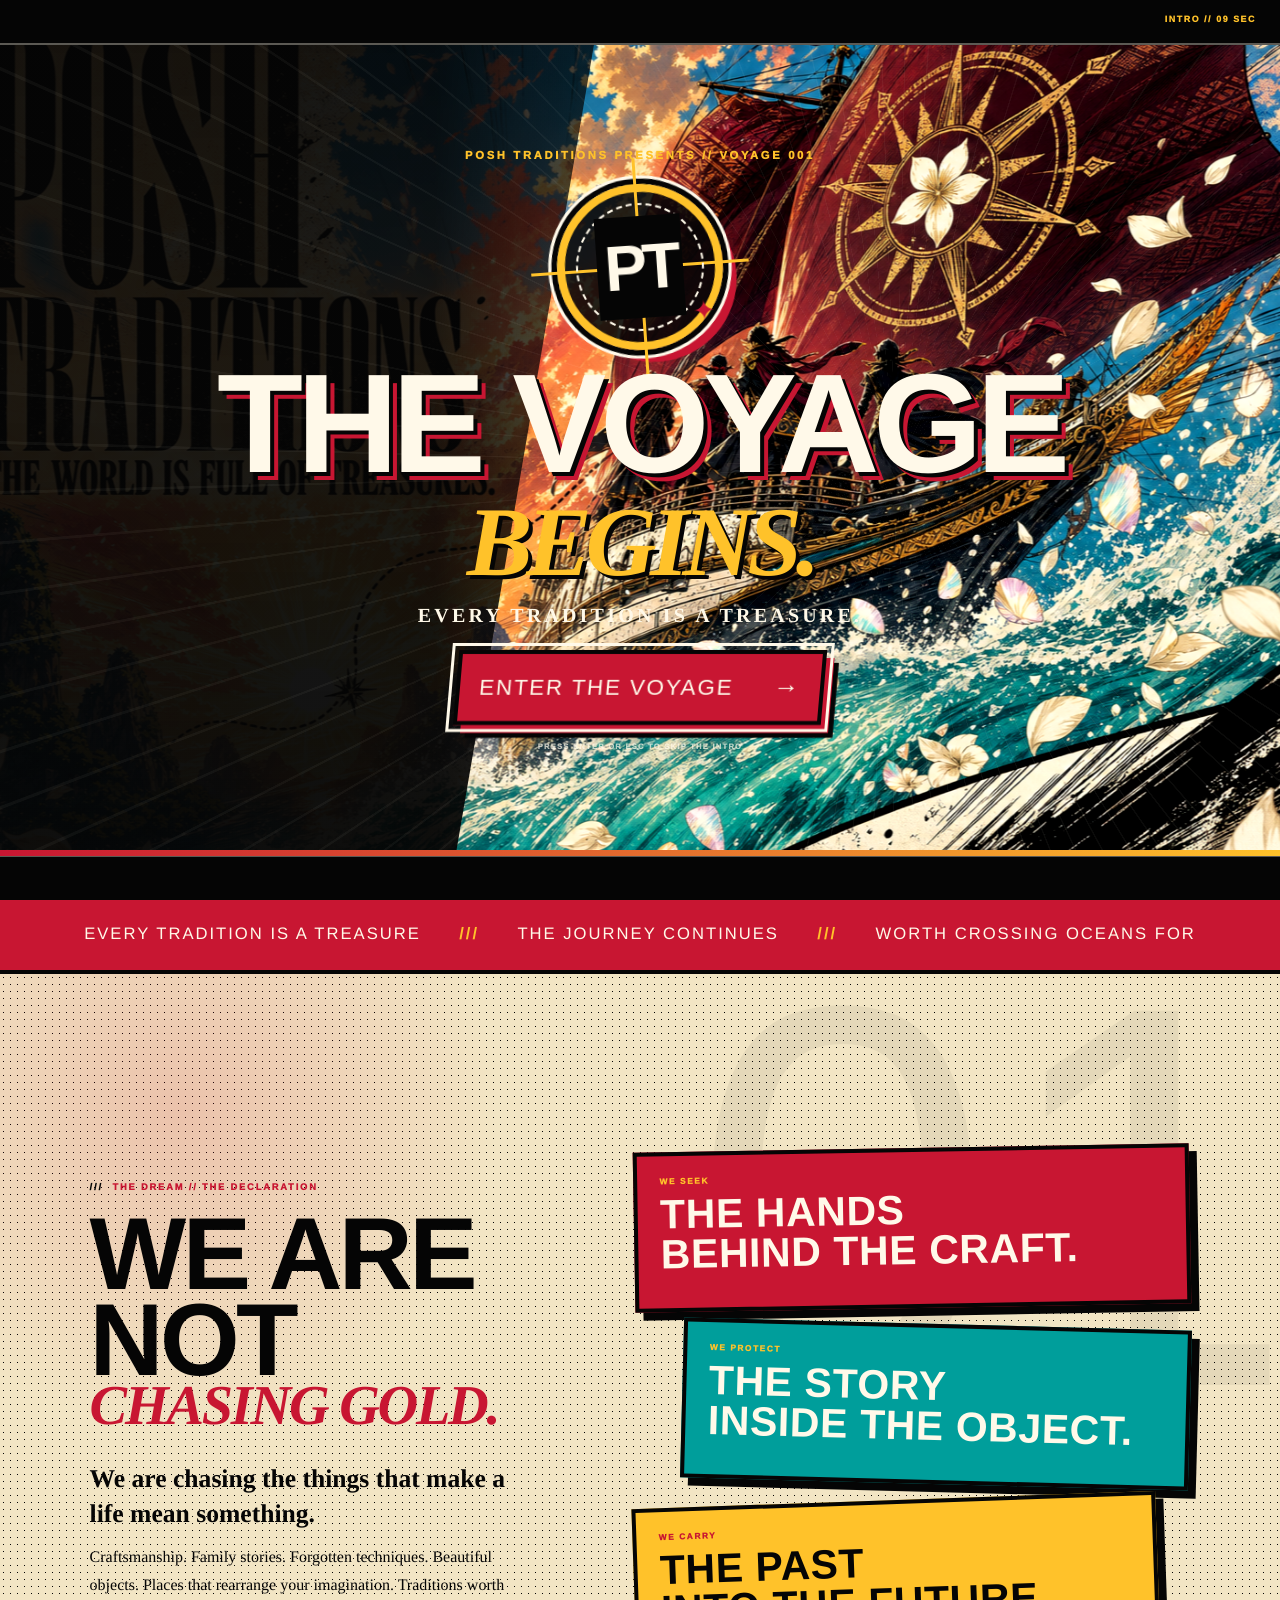
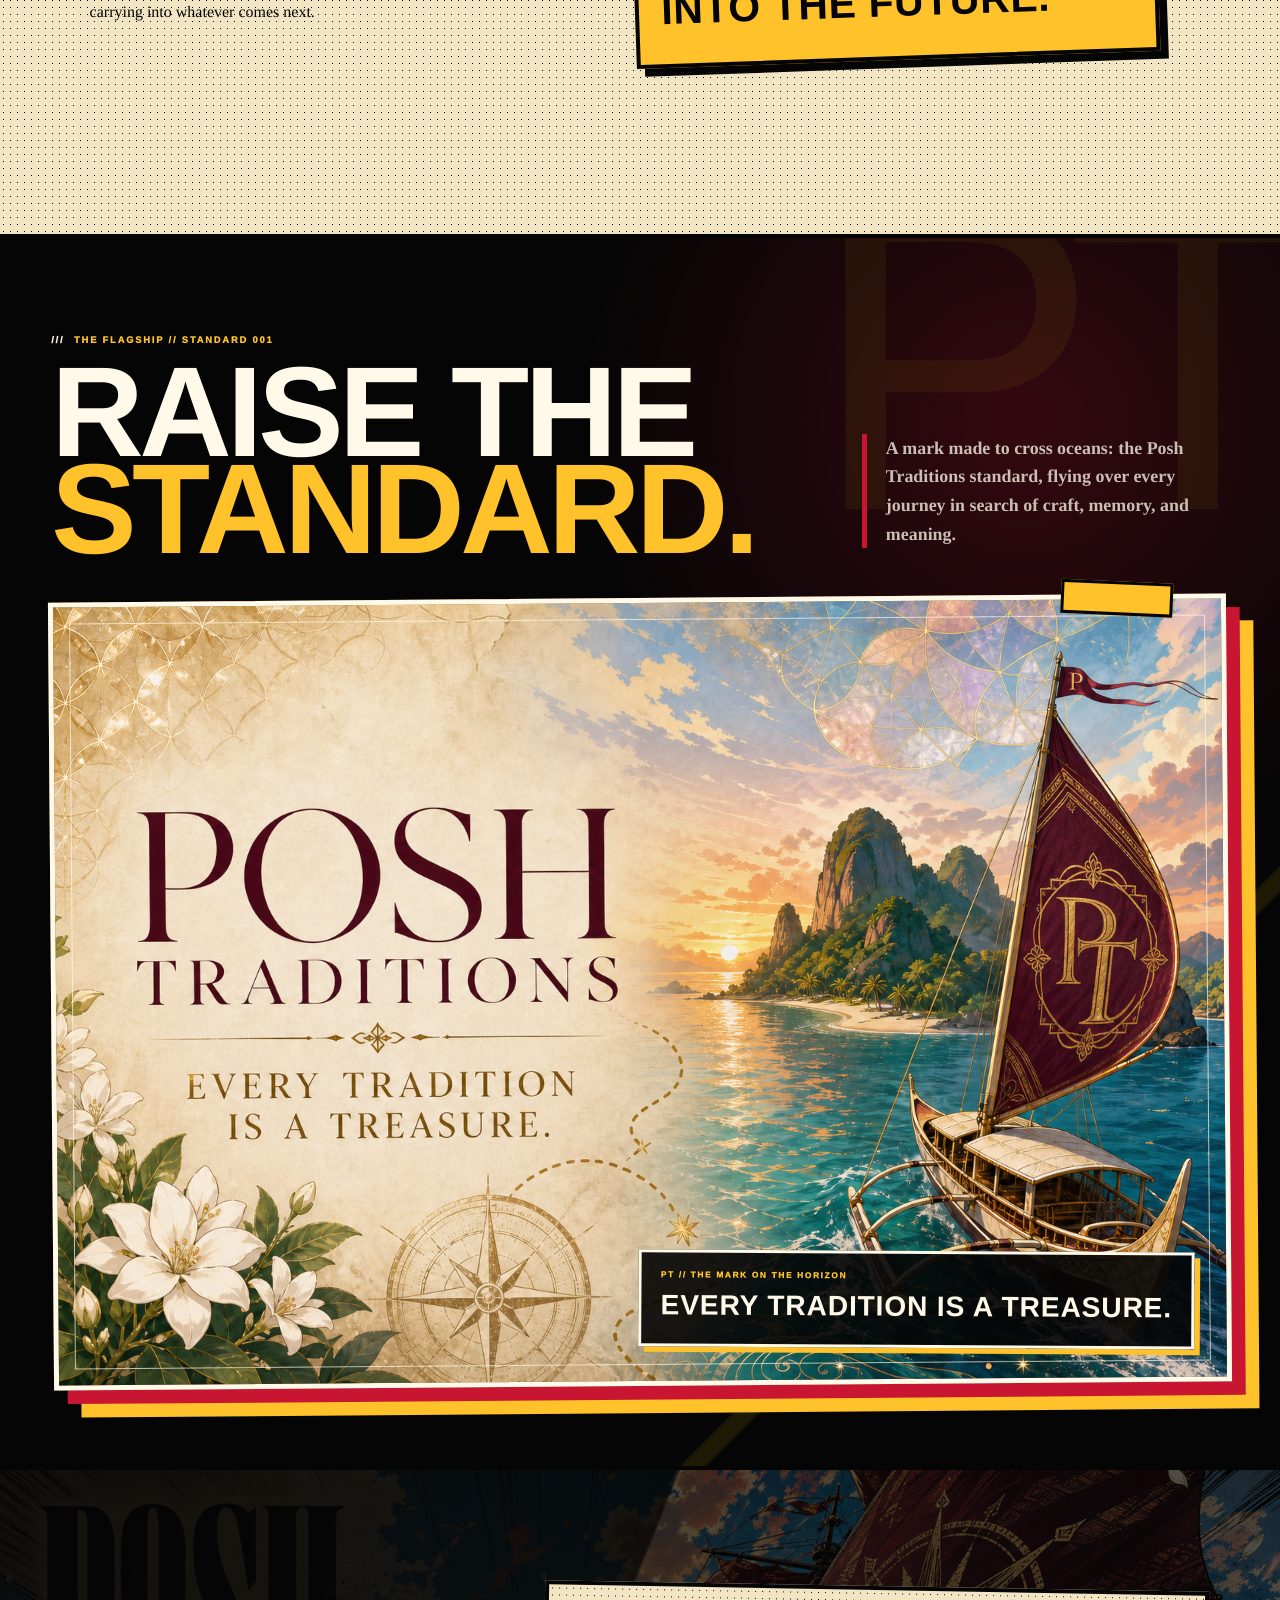
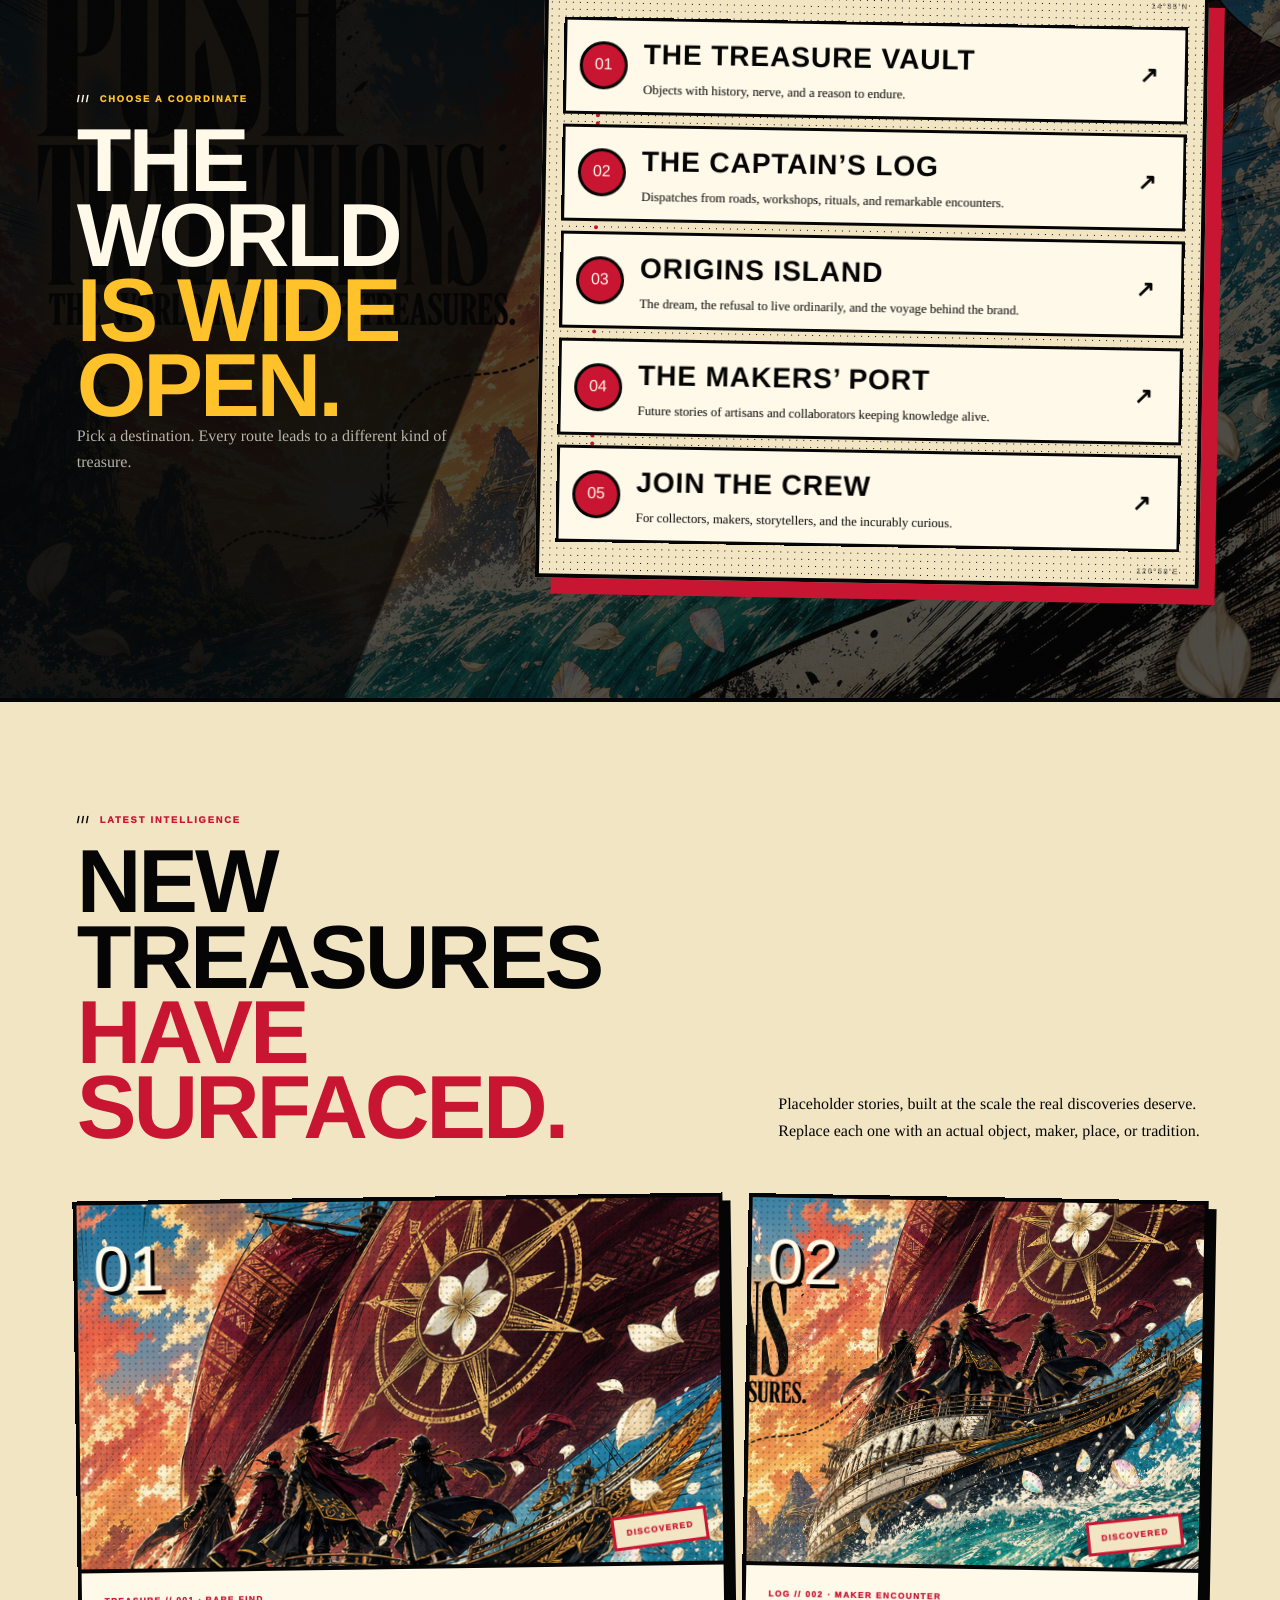
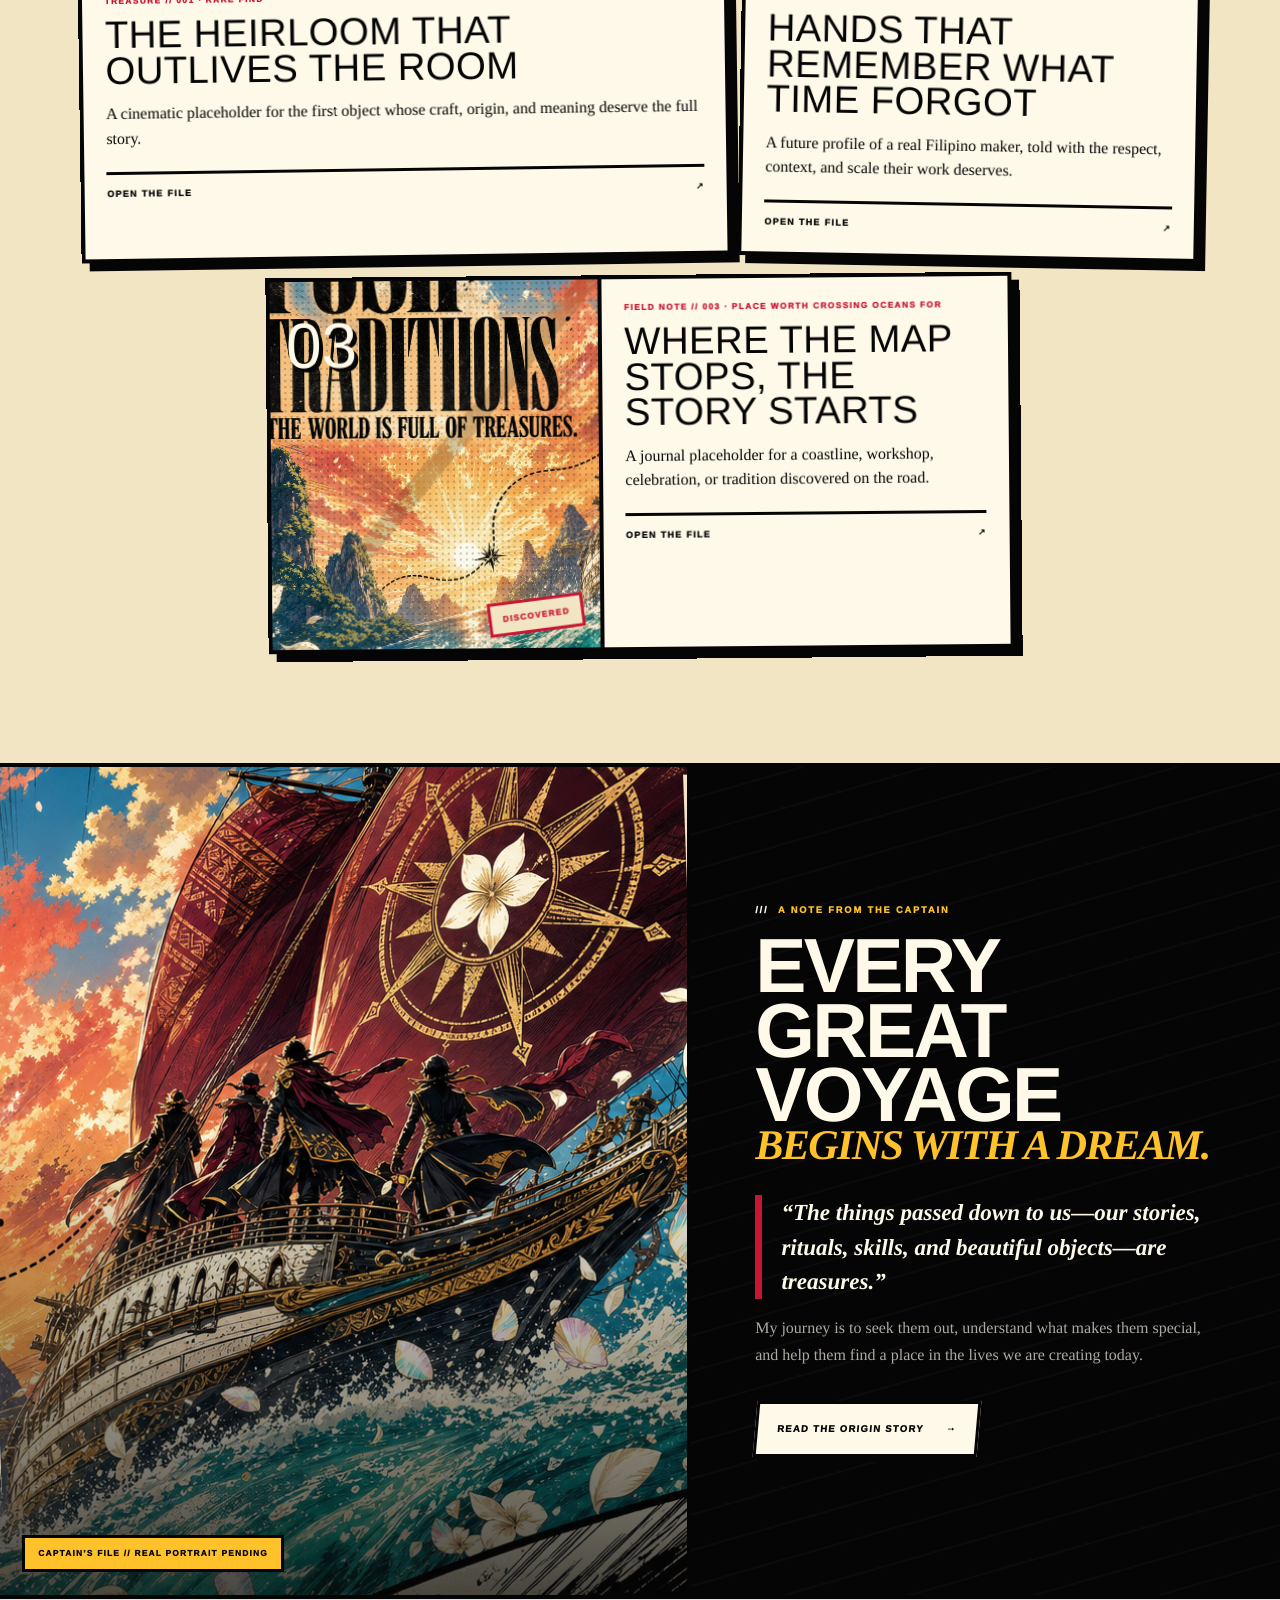
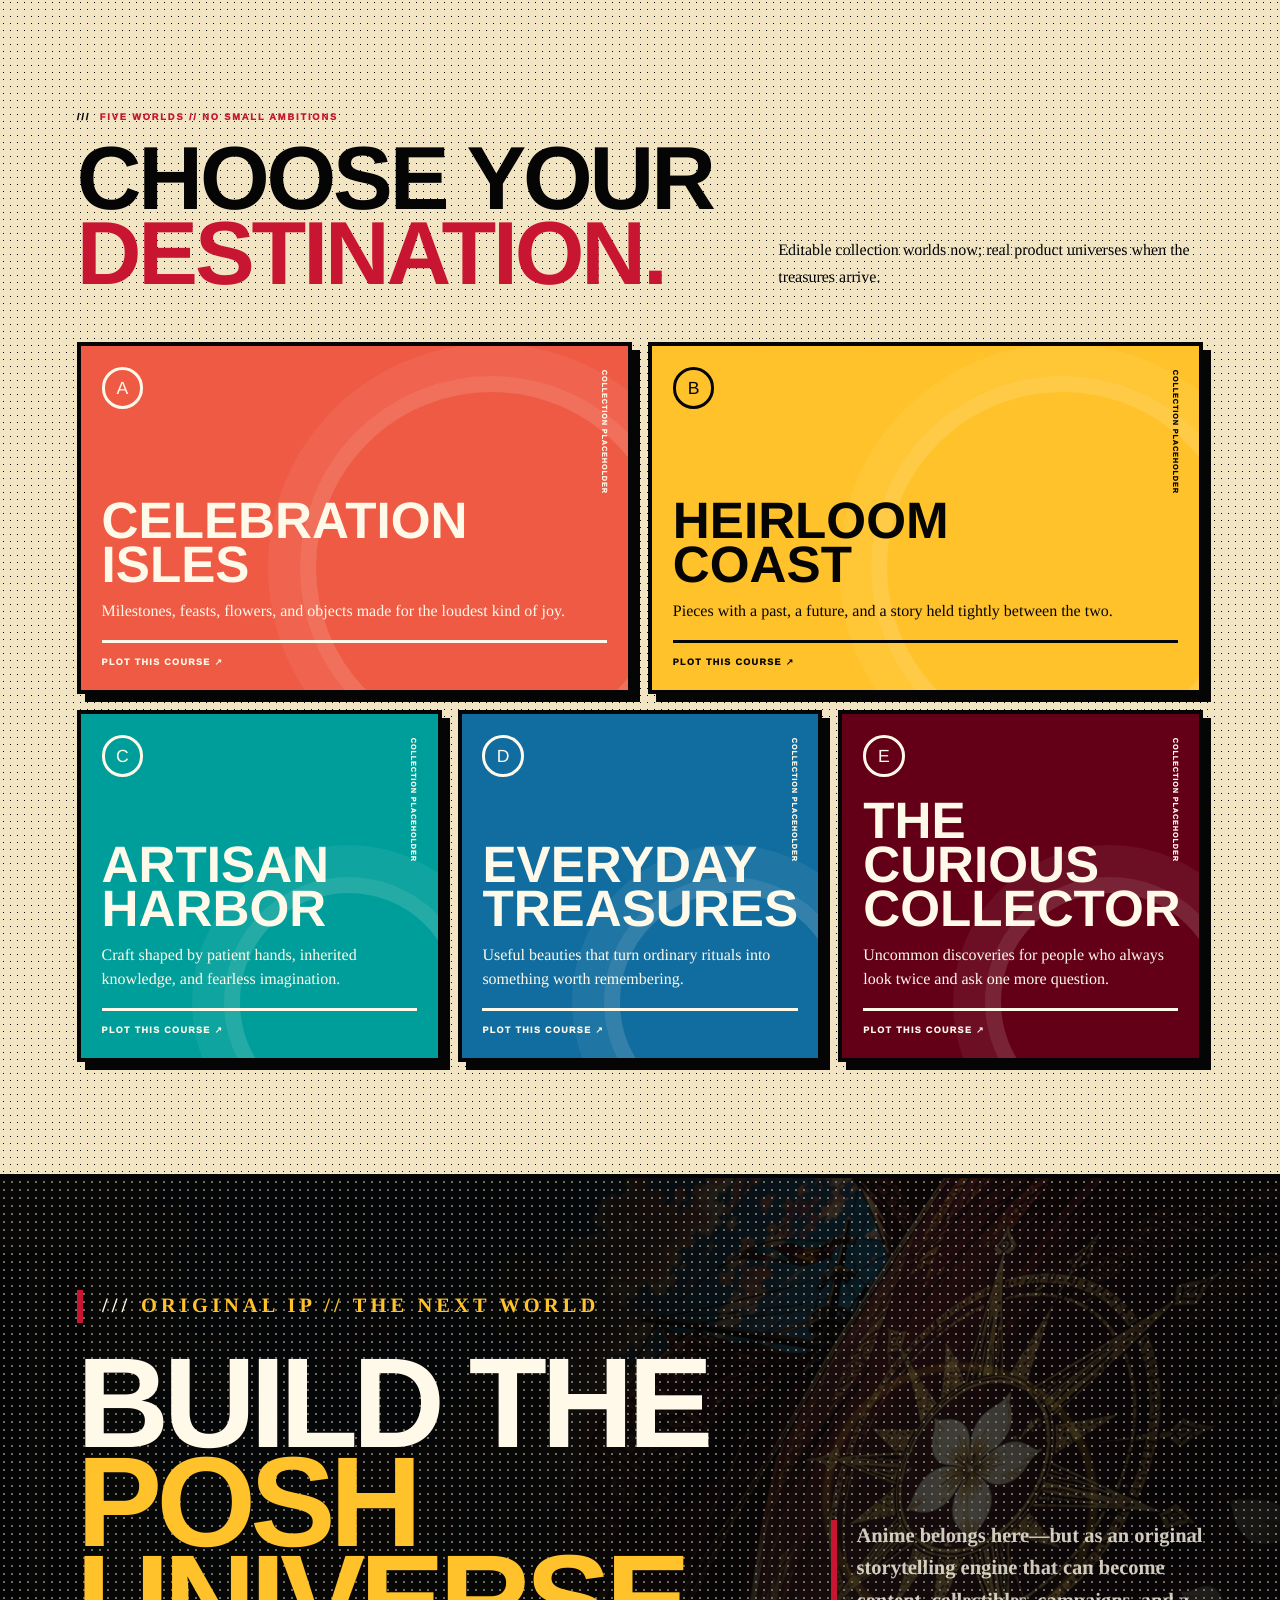
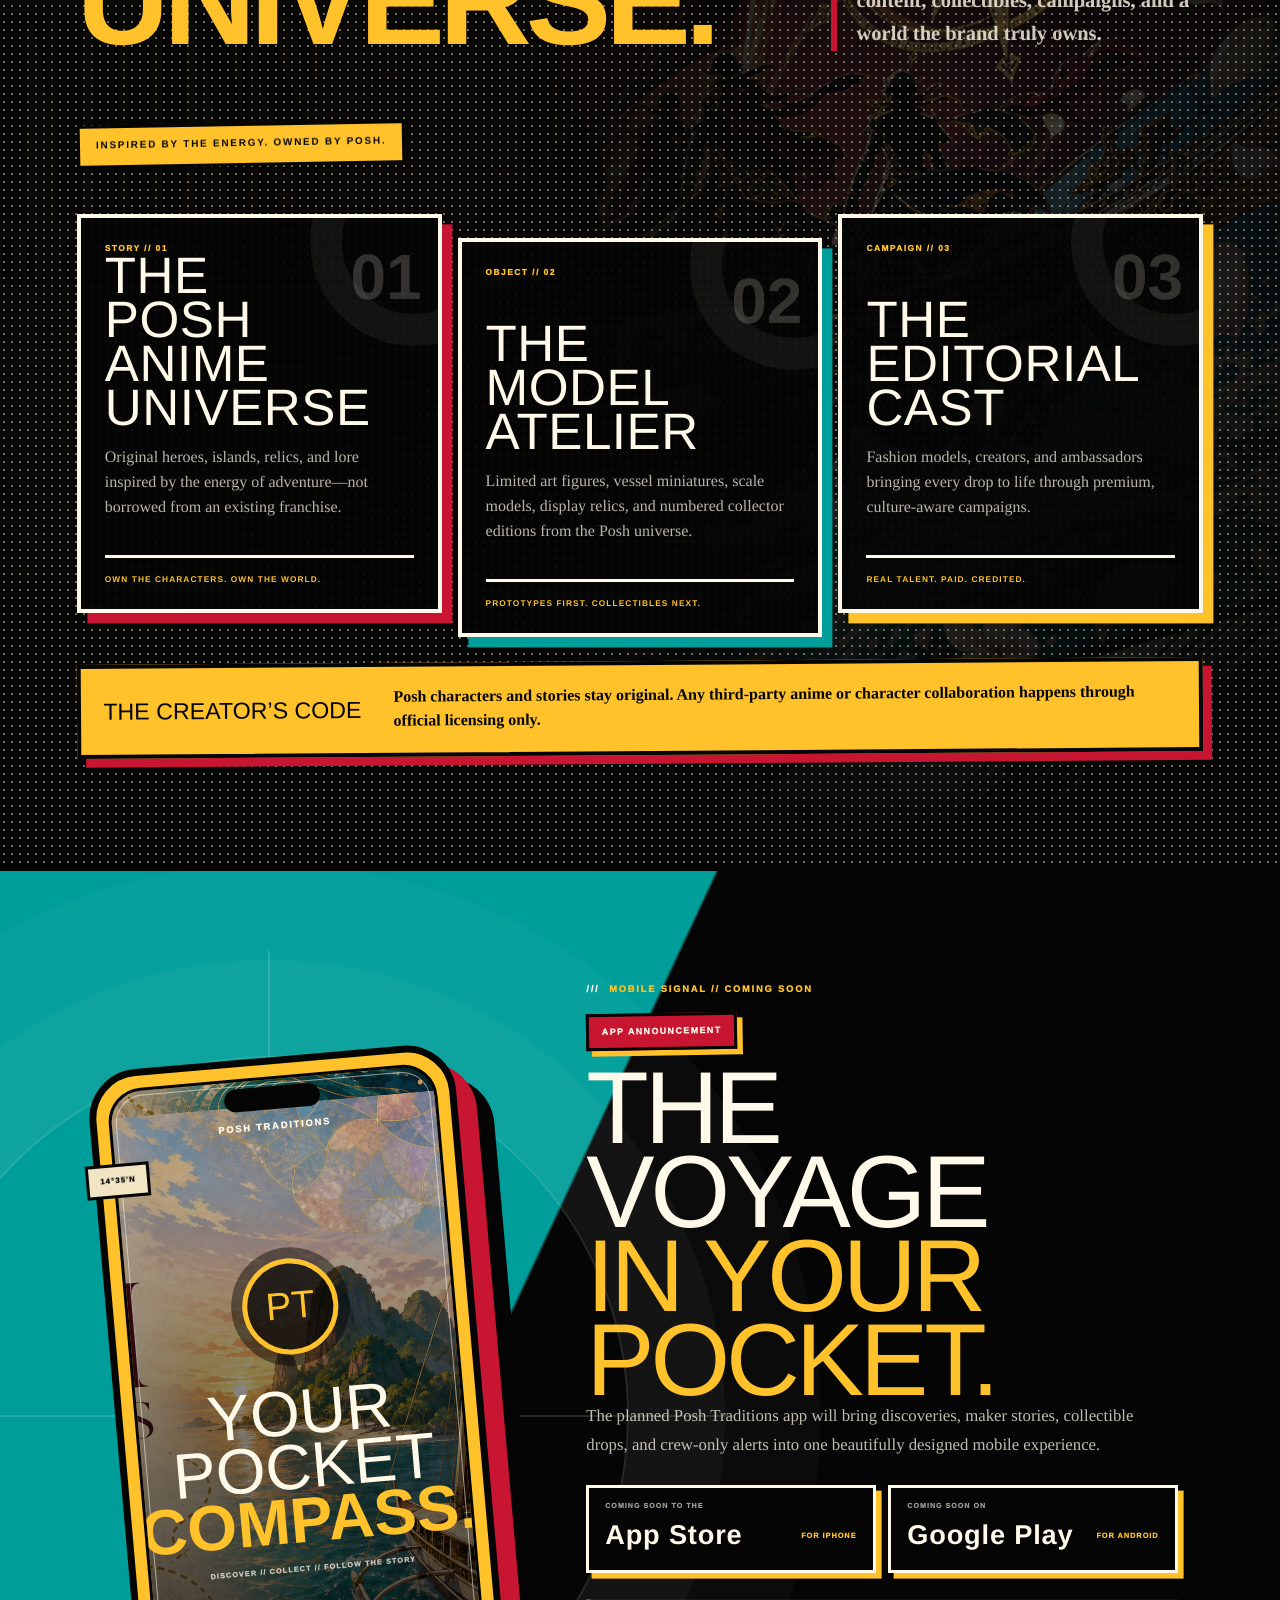
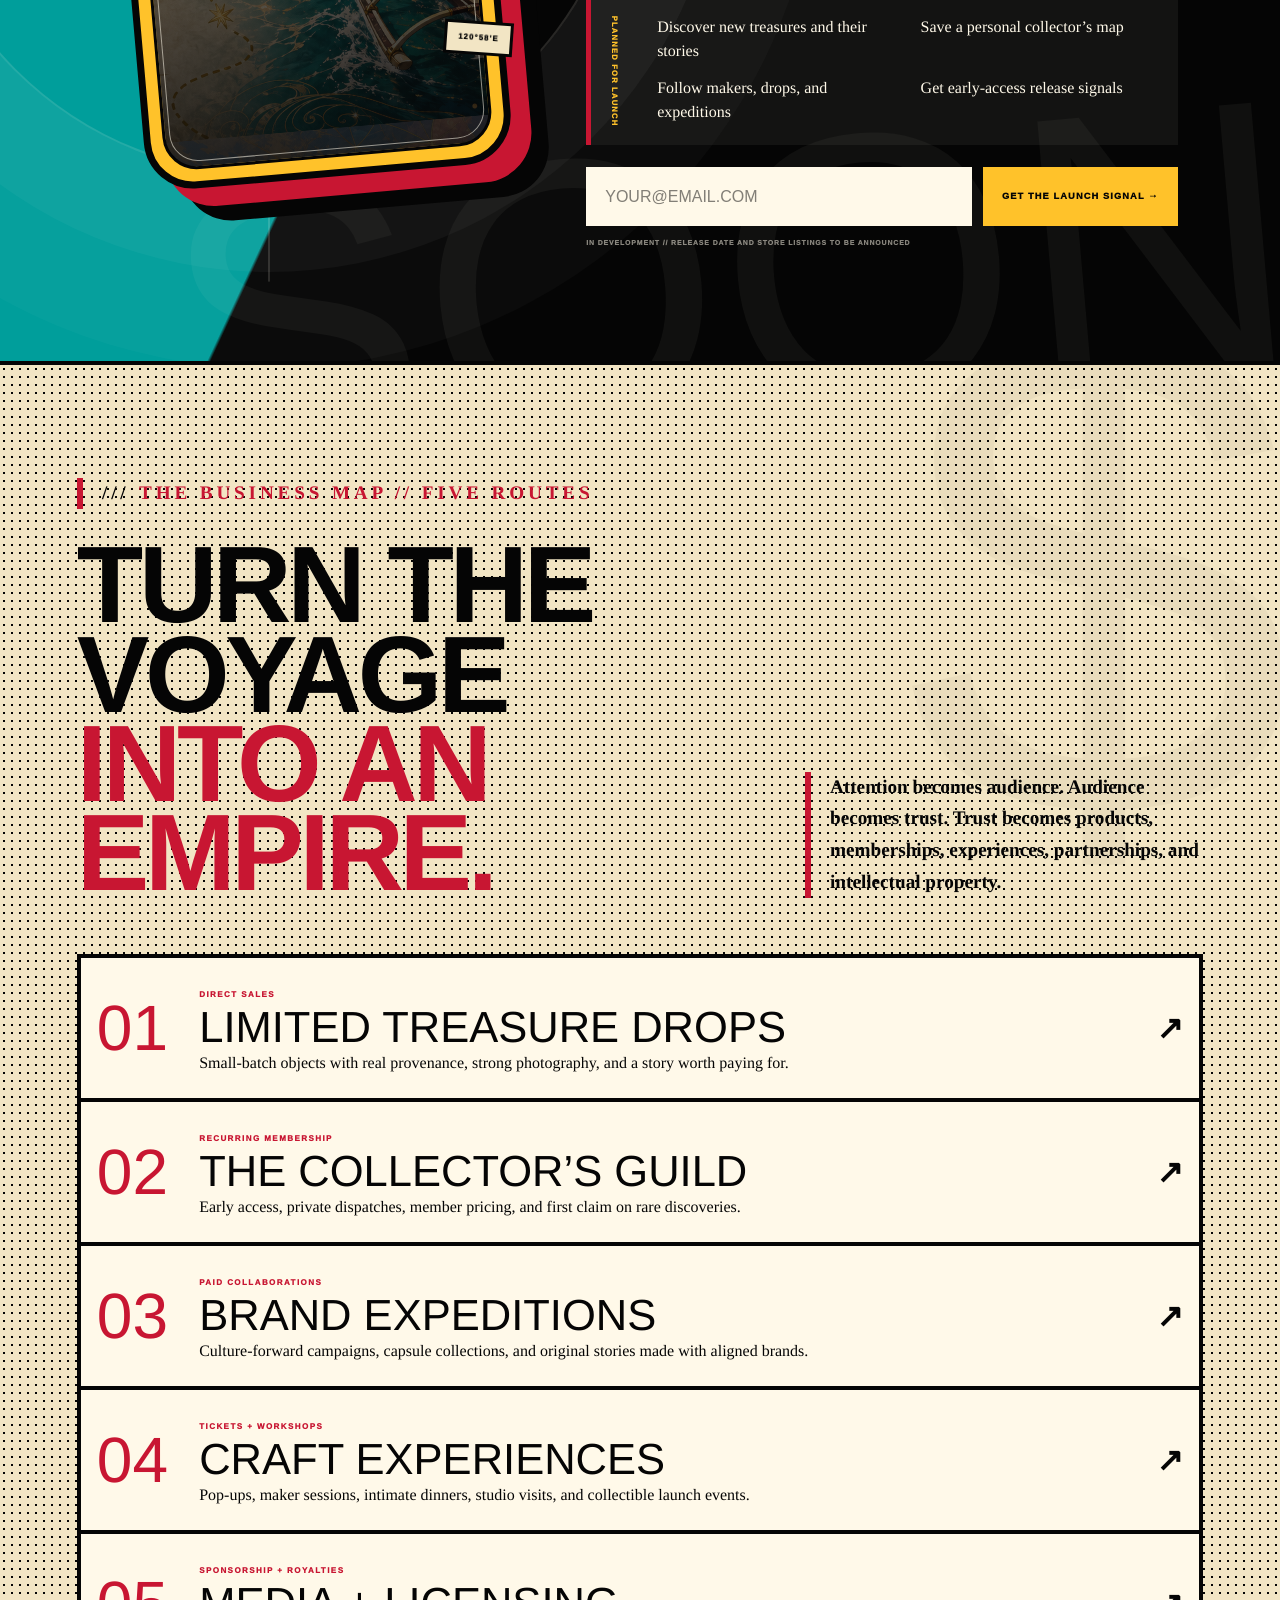
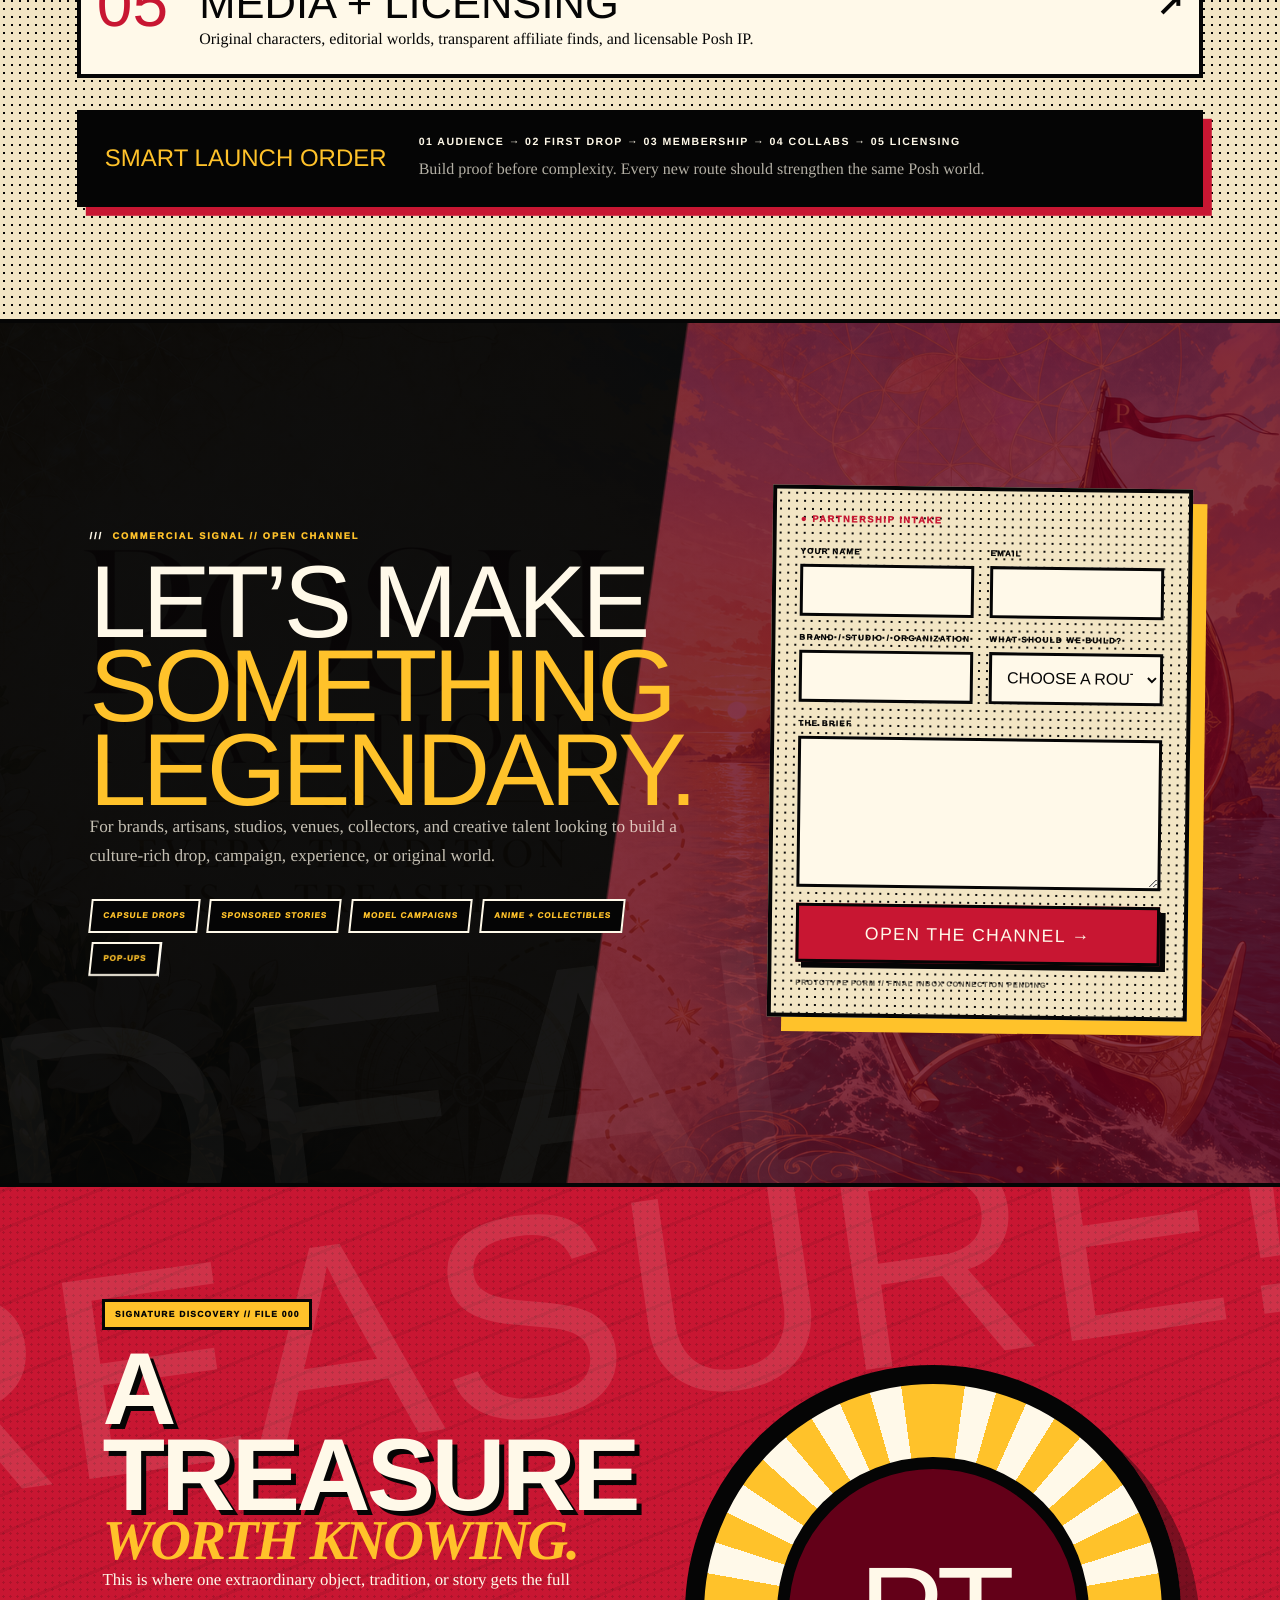
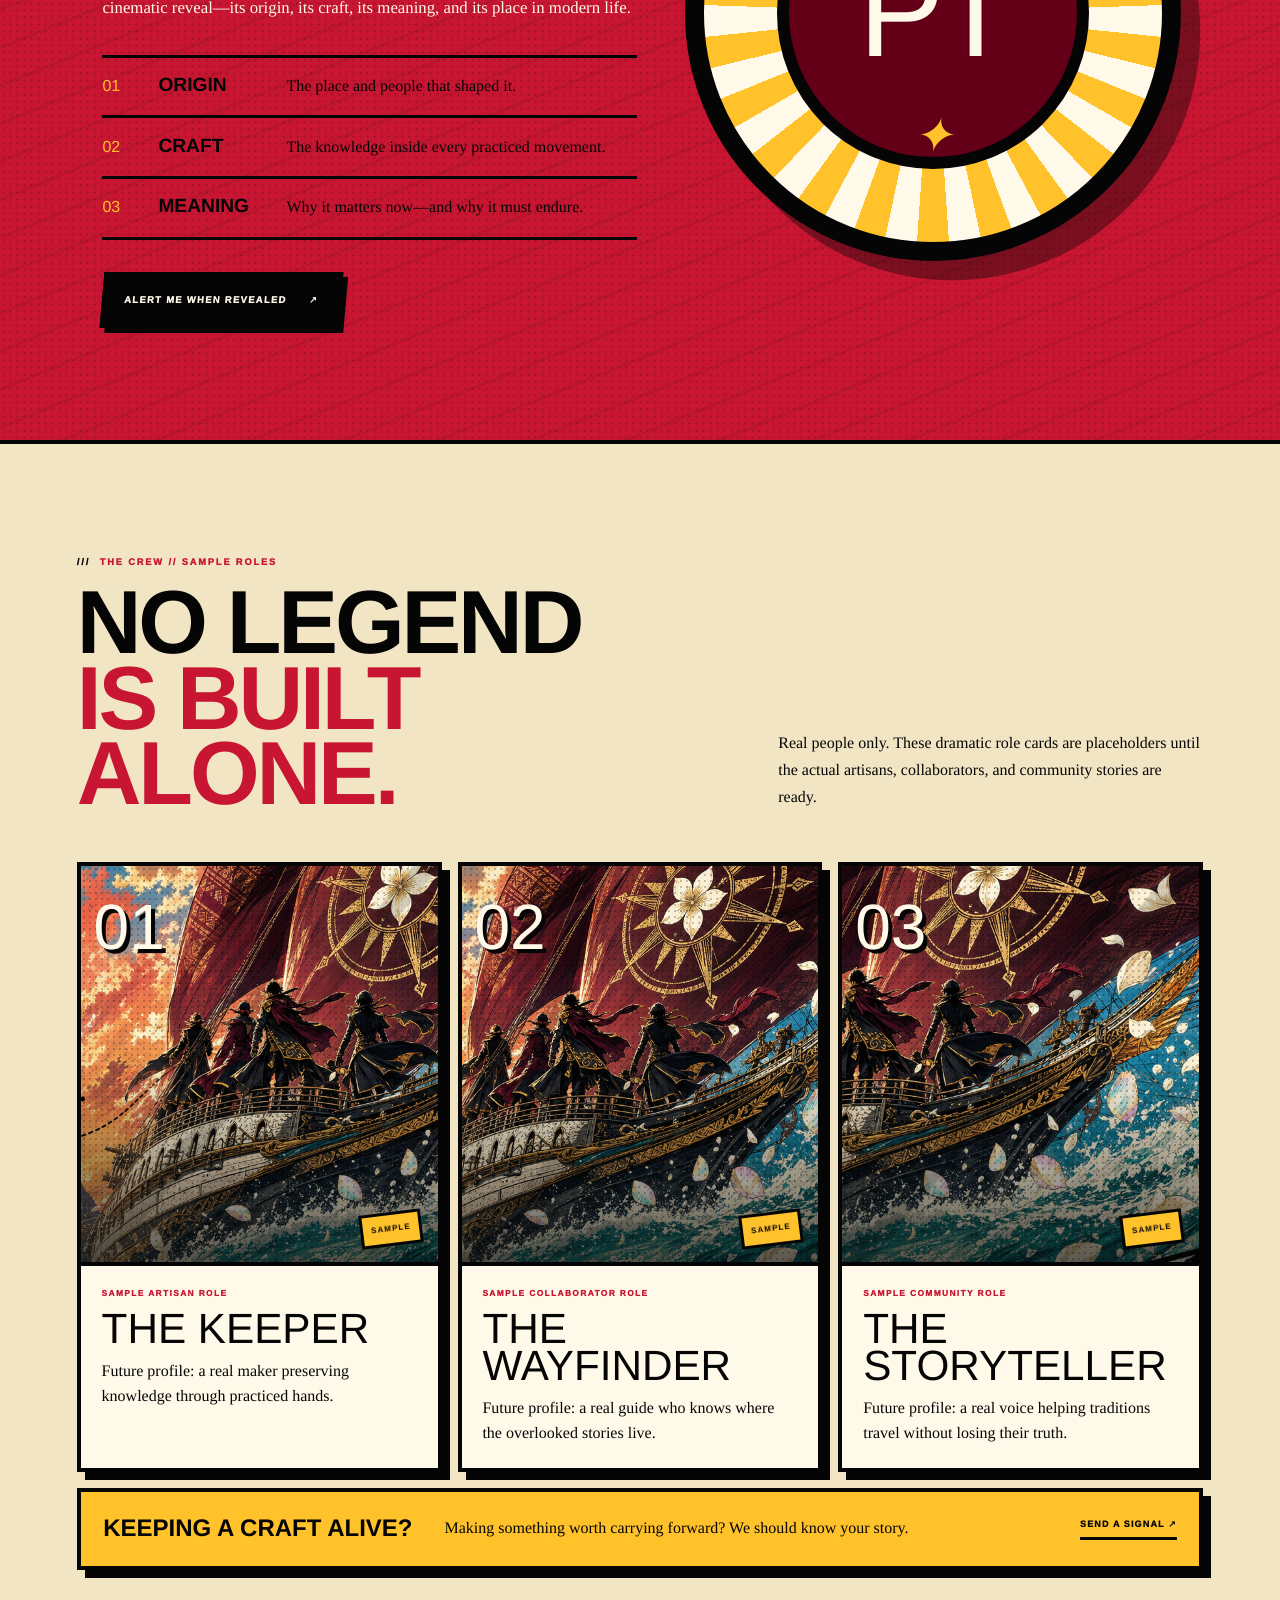
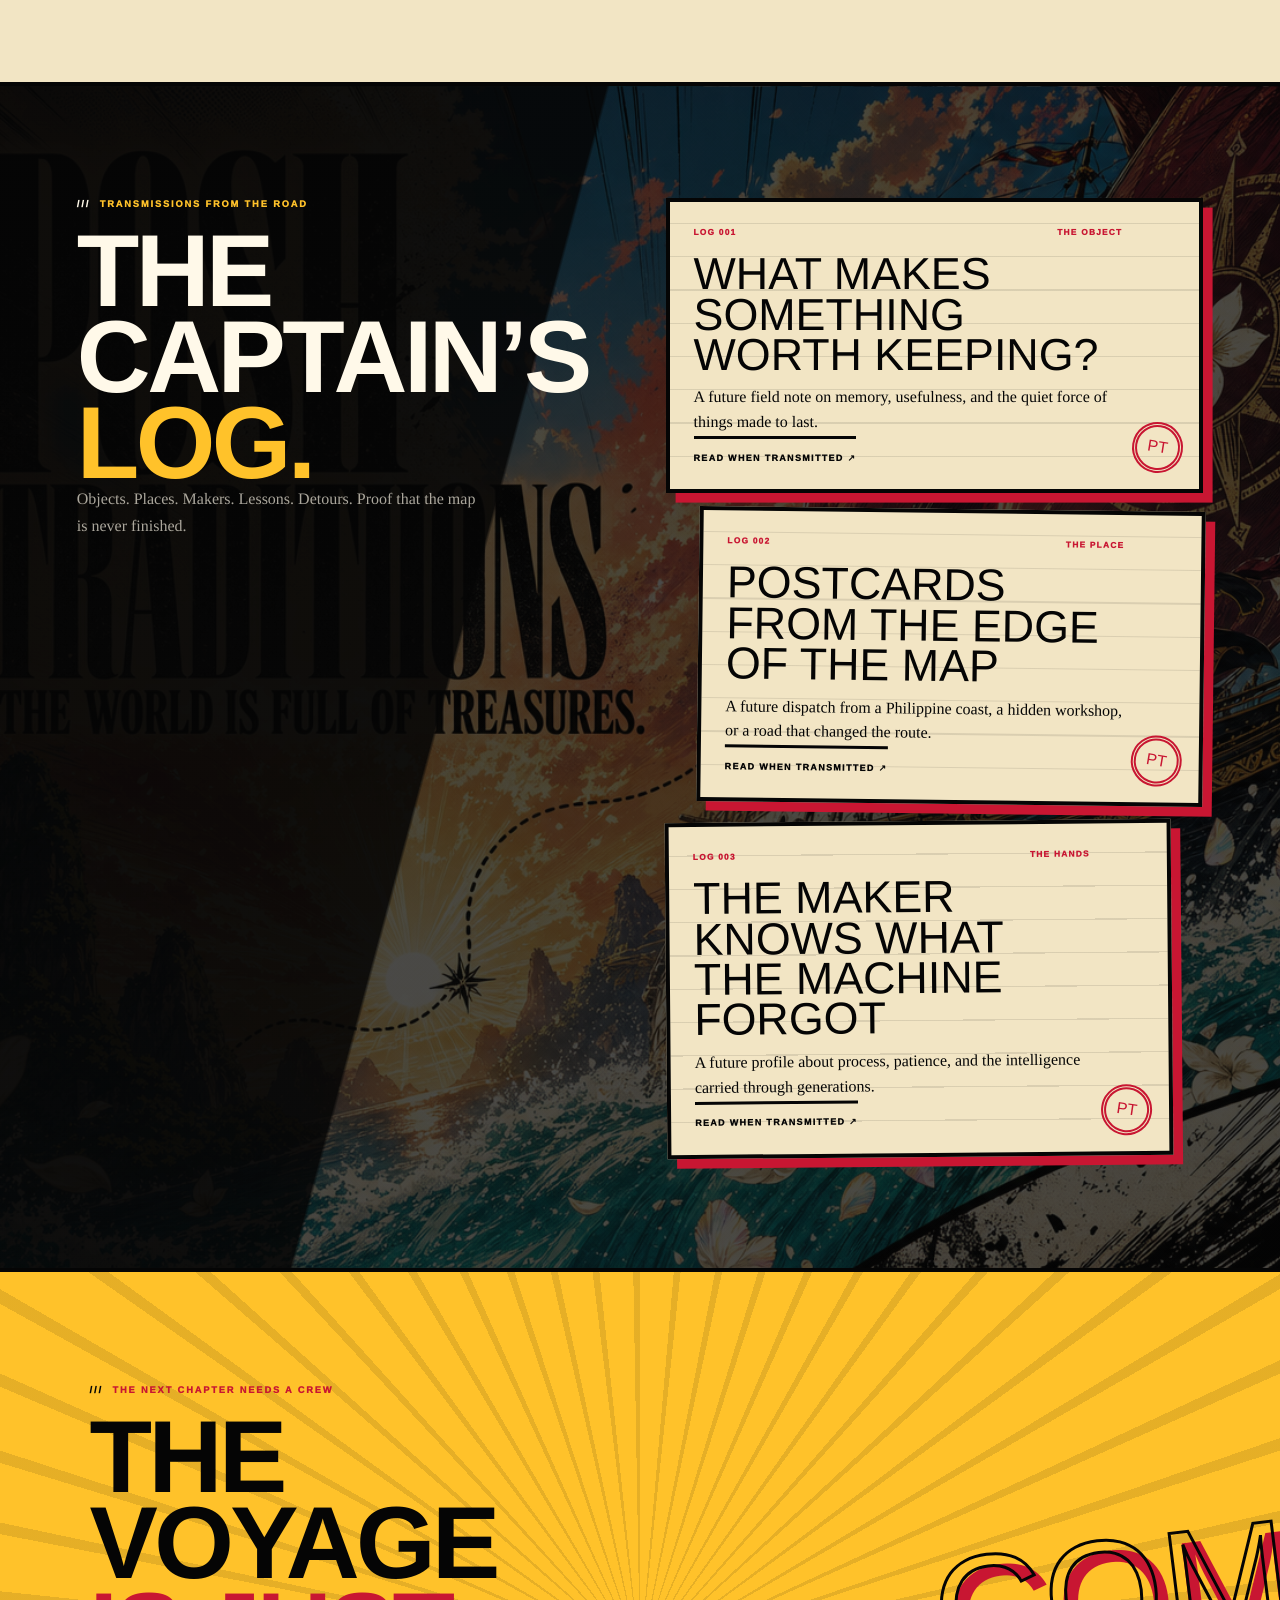
==== index.html @ 1a42f1ff "Publish Posh Traditions website" ====
<!DOCTYPE html><html lang="en"><head><meta charSet="utf-8"/><meta name="viewport" content="width=device-width, initial-scale=1"/><link rel="preload" as="image" href="/hero-epic.png"/><link rel="preload" as="image" href="/flagship-pt.png"/><link rel="stylesheet" href="/assets/index-CVnb2zFA.css" data-rsc-css-href="/assets/index-CVnb2zFA.css" data-precedence="vite-rsc/importer-resources"/><link rel="modulepreload" href="/assets/layout-segment-context-B4jBaWE9.js" crossorigin=""/><link rel="modulepreload" href="/assets/rolldown-runtime-S-ySWqyJ.js" crossorigin=""/><link rel="modulepreload" href="/assets/index-DbaD1zGK.js" crossorigin=""/><link rel="modulepreload" href="/assets/framework-DjPHiq1u.js" crossorigin=""/><link rel="modulepreload" href="/assets/page-Cao3cRNa.js" crossorigin=""/><title>Posh Traditions — Every Tradition Is a Treasure</title><meta name="description" content="A Philippines-based voyage in search of remarkable craftsmanship, meaningful stories, and traditions worth carrying forward."/><meta property="og:title" content="Posh Traditions — Every Tradition Is a Treasure"/><meta property="og:description" content="The world is full of treasures. Let’s find them."/><meta property="og:type" content="website"/><meta property="og:image" content="/og.png"/><meta property="og:image:width" content="1536"/><meta property="og:image:height" content="1024"/><meta property="og:image:alt" content="Posh Traditions voyage across an illustrated tropical sea"/><meta name="twitter:card" content="summary_large_image"/><meta name="twitter:title" content="Posh Traditions — Every Tradition Is a Treasure"/><meta name="twitter:description" content="The world is full of treasures. Let’s find them."/><meta name="twitter:image" content="/og.png"/><script>self.__VINEXT_RSC_PARAMS__={}</script><script>self.__VINEXT_RSC_NAV__={"pathname":"/","searchParams":[]}</script><link rel="modulepreload" href="/assets/index-DbaD1zGK.js" />
</head><body><main class="epic-site"><section class="voyage-intro" role="dialog" aria-modal="true" aria-labelledby="voyage-intro-title"><div class="intro-art" aria-hidden="true"><img class="intro-key-art" src="/hero-epic.png" alt=""/><img class="intro-flag-art" src="/flagship-pt.png" alt=""/><div class="intro-ink"></div><div class="intro-speed-lines"></div></div><div class="intro-hud"><span class="intro-presents">POSH TRADITIONS PRESENTS // VOYAGE 001</span><div class="intro-seal" aria-hidden="true"><i></i><b>PT</b><span>✦</span></div><h2 id="voyage-intro-title">THE VOYAGE<br/><em>BEGINS.</em></h2><p>EVERY TRADITION IS A TREASURE.</p><button type="button" autofocus="">ENTER THE VOYAGE <span>→</span></button><small>PRESS ENTER OR ESC TO SKIP THE INTRO</small></div><div class="intro-time" aria-hidden="true">INTRO // 09 SEC</div><div class="intro-progress" aria-hidden="true"><i></i></div></section><a class="skip-link" href="#main">Skip to the voyage</a><header class="epic-header"><a class="epic-brand" href="/" aria-label="Posh Traditions home"><span class="pt-mark" aria-hidden="true"><b>PT</b><i></i></span><span><strong>POSH TRADITIONS</strong><small>EVERY TRADITION IS A TREASURE</small></span></a><nav aria-label="Main navigation"><a href="#discoveries">Discoveries</a><a href="#universe">The Universe</a><a href="#app">The App</a><a href="#revenue">Business</a><a href="/about">Origin Story</a></nav><a class="header-signal" href="#partner">PARTNER WITH US <span>↗</span></a></header><div class="voyage-meter" aria-label="Voyage progress 0 percent"><span>VOYAGE</span><i><b style="width:0%"></b></i><strong>00<!-- -->%</strong></div><section class="epic-hero" id="main"><img class="hero-key-art" src="/hero-epic.png" alt="An original crew aboard a Philippine-inspired sailing vessel charging over a towering wave toward a golden horizon" fetchPriority="high"/><div class="hero-shade" aria-hidden="true"></div><div class="hero-halftone" aria-hidden="true"></div><div class="hero-manga-slash" aria-hidden="true"></div><h1 class="sr-only">The world is full of treasures. Let’s find them.</h1><div class="hero-status"><span>PHILIPPINES // VOYAGE 001</span><strong>THE HUNT<br/>BEGINS NOW.</strong><p>Not for gold. For craft. For memory. For stories. For traditions powerful enough to cross generations.</p><div><a class="impact-button impact-yellow" href="#manifesto">BEGIN THE JOURNEY <b>→</b></a><a class="impact-link" href="/about">MEET THE CAPTAIN ↗</a></div></div><div class="hero-mission"><span>CURRENT MISSION</span><p>Discover beauty. Learn its story. Carry it forward.</p></div><a class="scroll-command" href="#manifesto">SCROLL TO SET SAIL <span>↓</span></a></section><div class="war-cry" aria-hidden="true"><span>EVERY TRADITION IS A TREASURE</span><b>///</b><span>THE JOURNEY CONTINUES</span><b>///</b><span>WORTH CROSSING OCEANS FOR</span></div><section class="manifesto" id="manifesto"><div class="manifesto-number" aria-hidden="true">01</div><div class="manifesto-copy"><p class="chapter-tag">THE DREAM // THE DECLARATION</p><h2>WE ARE NOT<em>CHASING GOLD.</em></h2><p class="manifesto-lead">We are chasing the things that make a life mean something.</p><p>Craftsmanship. Family stories. Forgotten techniques. Beautiful objects. Places that rearrange your imagination. Traditions worth carrying into whatever comes next.</p></div><div class="manifesto-panels" aria-label="What Posh Traditions seeks"><article class="shout-panel panel-red"><span>WE SEEK</span><strong>THE HANDS<br/>BEHIND THE CRAFT.</strong></article><article class="shout-panel panel-teal"><span>WE PROTECT</span><strong>THE STORY<br/>INSIDE THE OBJECT.</strong></article><article class="shout-panel panel-gold"><span>WE CARRY</span><strong>THE PAST<br/>INTO THE FUTURE.</strong></article></div></section><section class="flagship-standard" id="standard"><div class="standard-intro"><div><p class="chapter-tag light">THE FLAGSHIP // STANDARD 001</p><h2>RAISE THE<br/><span>STANDARD.</span></h2></div><p>A mark made to cross oceans: the Posh Traditions standard, flying over every journey in search of craft, memory, and meaning.</p></div><figure class="standard-art"><img src="/flagship-pt.png" alt="An elegant Posh Traditions voyage poster with a Philippine-inspired boat carrying a burgundy sail emblazoned with a gold PT monogram" loading="lazy"/><figcaption><span>PT // THE MARK ON THE HORIZON</span><strong>EVERY TRADITION IS A TREASURE.</strong></figcaption></figure></section><section class="world-map" id="map"><div class="world-map-intro"><p class="chapter-tag light">CHOOSE A COORDINATE</p><h2>THE WORLD<br/><span>IS WIDE OPEN.</span></h2><p>Pick a destination. Every route leads to a different kind of treasure.</p></div><div class="route-board"><div class="route-line" aria-hidden="true"></div><a class="route-stop" href="#discoveries"><span>01</span><div><strong>THE TREASURE VAULT</strong><small>Objects with history, nerve, and a reason to endure.</small></div><b>↗</b></a><a class="route-stop" href="#log"><span>02</span><div><strong>THE CAPTAIN’S LOG</strong><small>Dispatches from roads, workshops, rituals, and remarkable encounters.</small></div><b>↗</b></a><a class="route-stop" href="/about"><span>03</span><div><strong>ORIGINS ISLAND</strong><small>The dream, the refusal to live ordinarily, and the voyage behind the brand.</small></div><b>↗</b></a><a class="route-stop" href="#crew"><span>04</span><div><strong>THE MAKERS’ PORT</strong><small>Future stories of artisans and collaborators keeping knowledge alive.</small></div><b>↗</b></a><a class="route-stop" href="#join"><span>05</span><div><strong>JOIN THE CREW</strong><small>For collectors, makers, storytellers, and the incurably curious.</small></div><b>↗</b></a><span class="route-coordinate coordinate-one">14°35&#x27;N</span><span class="route-coordinate coordinate-two">120°58&#x27;E</span></div></section><section class="discoveries-epic" id="discoveries"><div class="section-impact-heading"><div><p class="chapter-tag">LATEST INTELLIGENCE</p><h2>NEW TREASURES<br/><span>HAVE SURFACED.</span></h2></div><p>Placeholder stories, built at the scale the real discoveries deserve. Replace each one with an actual object, maker, place, or tradition.</p></div><div class="discovery-panels"><article class="discovery-panel crop-sail"><div class="discovery-image"><span class="panel-index">0<!-- -->1</span><span class="found-stamp">DISCOVERED</span></div><div class="discovery-text"><p>TREASURE // 001<!-- --> · <!-- -->RARE FIND</p><h3>THE HEIRLOOM THAT OUTLIVES THE ROOM</h3><span>A cinematic placeholder for the first object whose craft, origin, and meaning deserve the full story.</span><a href="#featured">OPEN THE FILE <b>↗</b></a></div></article><article class="discovery-panel crop-crew"><div class="discovery-image"><span class="panel-index">0<!-- -->2</span><span class="found-stamp">DISCOVERED</span></div><div class="discovery-text"><p>LOG // 002<!-- --> · <!-- -->MAKER ENCOUNTER</p><h3>HANDS THAT REMEMBER WHAT TIME FORGOT</h3><span>A future profile of a real Filipino maker, told with the respect, context, and scale their work deserves.</span><a href="#featured">OPEN THE FILE <b>↗</b></a></div></article><article class="discovery-panel crop-islands"><div class="discovery-image"><span class="panel-index">0<!-- -->3</span><span class="found-stamp">DISCOVERED</span></div><div class="discovery-text"><p>FIELD NOTE // 003<!-- --> · <!-- -->PLACE WORTH CROSSING OCEANS FOR</p><h3>WHERE THE MAP STOPS, THE STORY STARTS</h3><span>A journal placeholder for a coastline, workshop, celebration, or tradition discovered on the road.</span><a href="#featured">OPEN THE FILE <b>↗</b></a></div></article></div></section><section class="captain-dream"><div class="dream-art" aria-label="Dramatic crop of the voyage key artwork"><span>CAPTAIN’S FILE // REAL PORTRAIT PENDING</span></div><div class="dream-testimony"><p class="chapter-tag light">A NOTE FROM THE CAPTAIN</p><h2>EVERY GREAT VOYAGE<br/><em>BEGINS WITH A DREAM.</em></h2><blockquote>“The things passed down to us—our stories, rituals, skills, and beautiful objects—are treasures.”</blockquote><p>My journey is to seek them out, understand what makes them special, and help them find a place in the lives we are creating today.</p><a class="impact-button impact-cream" href="/about">READ THE ORIGIN STORY <b>→</b></a></div></section><section class="collection-worlds" id="collections"><div class="section-impact-heading collection-heading"><div><p class="chapter-tag">FIVE WORLDS // NO SMALL AMBITIONS</p><h2>CHOOSE YOUR<br/><span>DESTINATION.</span></h2></div><p>Editable collection worlds now; real product universes when the treasures arrive.</p></div><div class="collection-grid"><article class="collection-block collection-coral"><span>A</span><strong>CELEBRATION ISLES</strong><p>Milestones, feasts, flowers, and objects made for the loudest kind of joy.</p><a href="#join">PLOT THIS COURSE ↗</a><small>COLLECTION PLACEHOLDER</small></article><article class="collection-block collection-gold"><span>B</span><strong>HEIRLOOM COAST</strong><p>Pieces with a past, a future, and a story held tightly between the two.</p><a href="#join">PLOT THIS COURSE ↗</a><small>COLLECTION PLACEHOLDER</small></article><article class="collection-block collection-teal"><span>C</span><strong>ARTISAN HARBOR</strong><p>Craft shaped by patient hands, inherited knowledge, and fearless imagination.</p><a href="#join">PLOT THIS COURSE ↗</a><small>COLLECTION PLACEHOLDER</small></article><article class="collection-block collection-blue"><span>D</span><strong>EVERYDAY TREASURES</strong><p>Useful beauties that turn ordinary rituals into something worth remembering.</p><a href="#join">PLOT THIS COURSE ↗</a><small>COLLECTION PLACEHOLDER</small></article><article class="collection-block collection-wine"><span>E</span><strong>THE CURIOUS COLLECTOR</strong><p>Uncommon discoveries for people who always look twice and ask one more question.</p><a href="#join">PLOT THIS COURSE ↗</a><small>COLLECTION PLACEHOLDER</small></article></div></section><section class="universe-economy" id="universe"><div class="universe-sky" aria-hidden="true"></div><div class="universe-heading"><p class="chapter-tag light">ORIGINAL IP // THE NEXT WORLD</p><h2>BUILD THE<br/><span>POSH UNIVERSE.</span></h2><p>Anime belongs here—but as an original storytelling engine that can become content, collectibles, campaigns, and a world the brand truly owns.</p><strong>INSPIRED BY THE ENERGY. OWNED BY POSH.</strong></div><div class="universe-tracks"><article><span>STORY // 01</span><b>0<!-- -->1</b><h3>THE POSH ANIME UNIVERSE</h3><p>Original heroes, islands, relics, and lore inspired by the energy of adventure—not borrowed from an existing franchise.</p><strong>OWN THE CHARACTERS. OWN THE WORLD.</strong></article><article><span>OBJECT // 02</span><b>0<!-- -->2</b><h3>THE MODEL ATELIER</h3><p>Limited art figures, vessel miniatures, scale models, display relics, and numbered collector editions from the Posh universe.</p><strong>PROTOTYPES FIRST. COLLECTIBLES NEXT.</strong></article><article><span>CAMPAIGN // 03</span><b>0<!-- -->3</b><h3>THE EDITORIAL CAST</h3><p>Fashion models, creators, and ambassadors bringing every drop to life through premium, culture-aware campaigns.</p><strong>REAL TALENT. PAID. CREDITED.</strong></article></div><div class="license-code"><span>THE CREATOR’S CODE</span><p>Posh characters and stories stay original. Any third-party anime or character collaboration happens through official licensing only.</p></div></section><section class="app-launch" id="app"><div class="app-radar" aria-hidden="true"></div><div class="app-device" aria-label="Preview of the planned Posh Traditions mobile app"><div class="phone-shell"><div class="phone-camera"></div><div class="phone-screen"><span>POSH TRADITIONS</span><div class="phone-mark">PT</div><p>YOUR POCKET<br/><strong>COMPASS.</strong></p><small>DISCOVER // COLLECT // FOLLOW THE STORY</small></div></div><span class="app-coordinate app-coordinate-one">14°35&#x27;N</span><span class="app-coordinate app-coordinate-two">120°58&#x27;E</span></div><div class="app-launch-copy"><p class="chapter-tag light">MOBILE SIGNAL // COMING SOON</p><span class="coming-stamp">APP ANNOUNCEMENT</span><h2>THE VOYAGE<br/><span>IN YOUR POCKET.</span></h2><p>The planned Posh Traditions app will bring discoveries, maker stories, collectible drops, and crew-only alerts into one beautifully designed mobile experience.</p><div class="platform-signals" aria-label="Planned mobile platforms"><div><small>COMING SOON TO THE</small><strong>App Store</strong><span>FOR IPHONE</span></div><div><small>COMING SOON ON</small><strong>Google Play</strong><span>FOR ANDROID</span></div></div><div class="app-features"><span>PLANNED FOR LAUNCH</span><ul><li>Discover new treasures and their stories</li><li>Save a personal collector’s map</li><li>Follow makers, drops, and expeditions</li><li>Get early-access release signals</li></ul></div><form class="app-waitlist"><label class="sr-only" for="app-email">Email address for app launch updates</label><input id="app-email" type="email" placeholder="YOUR@EMAIL.COM" required="" name="email"/><button type="submit">GET THE LAUNCH SIGNAL <b>→</b></button></form><small class="app-disclaimer">IN DEVELOPMENT // RELEASE DATE AND STORE LISTINGS TO BE ANNOUNCED</small></div></section><section class="revenue-engine" id="revenue"><div class="revenue-heading"><p class="chapter-tag">THE BUSINESS MAP // FIVE ROUTES</p><h2>TURN THE VOYAGE<br/><span>INTO AN EMPIRE.</span></h2><p>Attention becomes audience. Audience becomes trust. Trust becomes products, memberships, experiences, partnerships, and intellectual property.</p></div><div class="revenue-routes"><article><span>01</span><div><small>DIRECT SALES</small><h3>LIMITED TREASURE DROPS</h3><p>Small-batch objects with real provenance, strong photography, and a story worth paying for.</p></div><b>↗</b></article><article><span>02</span><div><small>RECURRING MEMBERSHIP</small><h3>THE COLLECTOR’S GUILD</h3><p>Early access, private dispatches, member pricing, and first claim on rare discoveries.</p></div><b>↗</b></article><article><span>03</span><div><small>PAID COLLABORATIONS</small><h3>BRAND EXPEDITIONS</h3><p>Culture-forward campaigns, capsule collections, and original stories made with aligned brands.</p></div><b>↗</b></article><article><span>04</span><div><small>TICKETS + WORKSHOPS</small><h3>CRAFT EXPERIENCES</h3><p>Pop-ups, maker sessions, intimate dinners, studio visits, and collectible launch events.</p></div><b>↗</b></article><article><span>05</span><div><small>SPONSORSHIP + ROYALTIES</small><h3>MEDIA + LICENSING</h3><p>Original characters, editorial worlds, transparent affiliate finds, and licensable Posh IP.</p></div><b>↗</b></article></div><div class="launch-order"><span>SMART LAUNCH ORDER</span><strong>01 AUDIENCE → 02 FIRST DROP → 03 MEMBERSHIP → 04 COLLABS → 05 LICENSING</strong><p>Build proof before complexity. Every new route should strengthen the same Posh world.</p></div></section><section class="partner-deck" id="partner"><div class="partner-copy"><p class="chapter-tag light">COMMERCIAL SIGNAL // OPEN CHANNEL</p><h2>LET’S MAKE<br/><span>SOMETHING LEGENDARY.</span></h2><p>For brands, artisans, studios, venues, collectors, and creative talent looking to build a culture-rich drop, campaign, experience, or original world.</p><div class="partner-types" aria-label="Partnership types"><span>CAPSULE DROPS</span><span>SPONSORED STORIES</span><span>MODEL CAMPAIGNS</span><span>ANIME + COLLECTIBLES</span><span>POP-UPS</span></div></div><div class="partner-form-shell"><span class="signal-live">● PARTNERSHIP INTAKE</span><form><label><span>YOUR NAME</span><input autoComplete="name" required="" name="name"/></label><label><span>EMAIL</span><input type="email" autoComplete="email" required="" name="email"/></label><label><span>BRAND / STUDIO / ORGANIZATION</span><input autoComplete="organization" required="" name="organization"/></label><label><span>WHAT SHOULD WE BUILD?</span><select name="partnership" required=""><option value="" disabled="" selected="">CHOOSE A ROUTE</option><option>CAPSULE DROP</option><option>SPONSORED STORY OR CAMPAIGN</option><option>ANIME / ORIGINAL IP COLLABORATION</option><option>COLLECTIBLE OR SCALE MODEL</option><option>FASHION / EDITORIAL MODEL CAMPAIGN</option><option>POP-UP OR CULTURAL EXPERIENCE</option></select></label><label class="partner-brief"><span>THE BRIEF</span><textarea name="brief" rows="5" required=""></textarea></label><button type="submit">OPEN THE CHANNEL <b>→</b></button></form><small>PROTOTYPE FORM // FINAL INBOX CONNECTION PENDING</small></div></section><section class="featured-reveal" id="featured"><div class="featured-scream" aria-hidden="true">TREASURE!</div><div class="featured-core"><span class="featured-code">SIGNATURE DISCOVERY // FILE 000</span><h2>A TREASURE<br/><em>WORTH KNOWING.</em></h2><p>This is where one extraordinary object, tradition, or story gets the full cinematic reveal—its origin, its craft, its meaning, and its place in modern life.</p><div class="featured-facts"><div><span>01</span><strong>ORIGIN</strong><p>The place and people that shaped it.</p></div><div><span>02</span><strong>CRAFT</strong><p>The knowledge inside every practiced movement.</p></div><div><span>03</span><strong>MEANING</strong><p>Why it matters now—and why it must endure.</p></div></div><a class="impact-button impact-black" href="#join">ALERT ME WHEN REVEALED <b>↗</b></a></div><div class="featured-emblem" aria-hidden="true"><span>PT</span><i>✦</i></div></section><section class="crew-epic" id="crew"><div class="section-impact-heading"><div><p class="chapter-tag">THE CREW // SAMPLE ROLES</p><h2>NO LEGEND<br/><span>IS BUILT ALONE.</span></h2></div><p>Real people only. These dramatic role cards are placeholders until the actual artisans, collaborators, and community stories are ready.</p></div><div class="crew-panels"><article class="crew-panel"><div class="crew-frame crew-art-one"><span>01</span><b>SAMPLE</b></div><div><p>SAMPLE ARTISAN ROLE</p><h3>THE KEEPER</h3><span>Future profile: a real maker preserving knowledge through practiced hands.</span></div></article><article class="crew-panel"><div class="crew-frame crew-art-two"><span>02</span><b>SAMPLE</b></div><div><p>SAMPLE COLLABORATOR ROLE</p><h3>THE WAYFINDER</h3><span>Future profile: a real guide who knows where the overlooked stories live.</span></div></article><article class="crew-panel"><div class="crew-frame crew-art-three"><span>03</span><b>SAMPLE</b></div><div><p>SAMPLE COMMUNITY ROLE</p><h3>THE STORYTELLER</h3><span>Future profile: a real voice helping traditions travel without losing their truth.</span></div></article></div><div class="crew-signal"><strong>KEEPING A CRAFT ALIVE?</strong><p>Making something worth carrying forward? We should know your story.</p><a href="#join">SEND A SIGNAL ↗</a></div></section><section class="captains-log" id="log"><div class="log-heading"><p class="chapter-tag light">TRANSMISSIONS FROM THE ROAD</p><h2>THE<br/>CAPTAIN’S<br/><span>LOG.</span></h2><p>Objects. Places. Makers. Lessons. Detours. Proof that the map is never finished.</p></div><div class="log-pages"><article><div class="log-meta"><span>LOG <!-- -->001</span><b>THE OBJECT</b></div><h3>WHAT MAKES SOMETHING WORTH KEEPING?</h3><p>A future field note on memory, usefulness, and the quiet force of things made to last.</p><a href="#join">READ WHEN TRANSMITTED ↗</a><span class="log-seal">PT</span></article><article><div class="log-meta"><span>LOG <!-- -->002</span><b>THE PLACE</b></div><h3>POSTCARDS FROM THE EDGE OF THE MAP</h3><p>A future dispatch from a Philippine coast, a hidden workshop, or a road that changed the route.</p><a href="#join">READ WHEN TRANSMITTED ↗</a><span class="log-seal">PT</span></article><article><div class="log-meta"><span>LOG <!-- -->003</span><b>THE HANDS</b></div><h3>THE MAKER KNOWS WHAT THE MACHINE FORGOT</h3><p>A future profile about process, patience, and the intelligence carried through generations.</p><a href="#join">READ WHEN TRANSMITTED ↗</a><span class="log-seal">PT</span></article></div></section><section class="join-epic" id="join"><div class="join-burst" aria-hidden="true"></div><div class="join-copy"><p class="chapter-tag">THE NEXT CHAPTER NEEDS A CREW</p><h2>THE VOYAGE<br/><span>IS JUST BEGINNING.</span></h2><p>New discoveries. Stories from the road. Rare finds. Beautiful traditions from the Philippines and far beyond.</p><form><label class="sr-only" for="crew-email">Email address</label><input id="crew-email" type="email" placeholder="YOUR@EMAIL.COM" required=""/><button type="submit">JOIN THE CREW <span>→</span></button></form><small>PROTOTYPE SIGN-UP // MAILING SERVICE CONNECTION PENDING</small></div><div class="join-command" aria-hidden="true">COME<br/>ABOARD.</div></section><footer class="epic-footer"><div class="footer-brand"><span class="pt-mark" aria-hidden="true"><b>PT</b><i></i></span><div><strong>POSH TRADITIONS</strong><p>BASED IN THE PHILIPPINES.<br/>EXPLORING EVERYWHERE.</p></div></div><div class="footer-links"><div><span>EXPLORE</span><a href="#discoveries">Discoveries</a><a href="#collections">Collections</a><a href="#log">Captain’s Log</a></div><div><span>THE VOYAGE</span><a href="/about">Origin Story</a><a href="#universe">The Posh Universe</a><a href="#app">The Mobile App</a><a href="#revenue">Business Map</a><a href="#partner">Partner With Us</a></div><div><span>LAUNCH CHECKLIST</span><p>Contact address pending</p><p>Social links pending</p><p>Policies pending</p></div></div><div class="footer-final"><span>© <!-- -->2026<!-- --> POSH TRADITIONS</span><strong>TREASURES DISCOVERED: MORE TO COME.</strong><a href="#main">BACK TO THE HORIZON ↑</a></div></footer></main><script id="_R_">import("/assets/index-DbaD1zGK.js")</script></body></html><script>self.__VINEXT_RSC_CHUNKS__=self.__VINEXT_RSC_CHUNKS__||[];self.__VINEXT_RSC_CHUNKS__.push("2:I[\"79ef9a017562\",[],\"Children\",1]\n3:I[\"d7d8178d8913\",[],\"LayoutSegmentProvider\",1]\n4:I[\"79ef9a017562\",[],\"Slot\",1]\n5:I[\"97e23c8fc95f\",[],\"RedirectBoundary\",1]\n:HL[\"/assets/index-CVnb2zFA.css\",\"style\"]\n")</script><script>self.__VINEXT_RSC_CHUNKS__=self.__VINEXT_RSC_CHUNKS__||[];self.__VINEXT_RSC_CHUNKS__.push("0:{\"__route\":\"route:/\",\"__interceptionContext\":null,\"__layoutIds\":[\"layout:/\"],\"__rootLayout\":\"/\",\"page:/\":\"$L1\",\"layout:/\":[[[[\"$\",\"link\",\"css:/assets/index-CVnb2zFA.css\",{\"rel\":\"stylesheet\",\"precedence\":\"vite-rsc/importer-resources\",\"href\":\"/assets/index-CVnb2zFA.css\",\"data-rsc-css-href\":\"/assets/index-CVnb2zFA.css\"}],\"$undefined\"],[\"$\",\"html\",null,{\"lang\":\"en\",\"children\":[\"$\",\"body\",null,{\"children\":[\"$\",\"$L2\",null,{}]}]}]],null],\"route:/\":[[[\"$\",\"meta\",null,{\"charSet\":\"utf-8\"}],[[\"$\",\"title\",\"0\",{\"children\":\"Posh Traditions — Every Tradition Is a Treasure\"}],[\"$\",\"meta\",\"1\",{\"name\":\"description\",\"content\":\"A Philippines-based voyage in search of remarkable craftsmanship, meaningful stories, and traditions worth carrying forward.\"}],[\"$\",\"meta\",\"2\",{\"property\":\"og:title\",\"content\":\"Posh Traditions — Every Tradition Is a Treasure\"}],[\"$\",\"meta\",\"3\",{\"property\":\"og:description\",\"content\":\"The world is full of treasures. Let’s find them.\"}],[\"$\",\"meta\",\"4\",{\"property\":\"og:type\",\"content\":\"website\"}],[\"$\",\"meta\",\"5\",{\"property\":\"og:image\",\"content\":\"/og.png\"}],[\"$\",\"meta\",\"6\",{\"property\":\"og:image:width\",\"content\":\"1536\"}],[\"$\",\"meta\",\"7\",{\"property\":\"og:image:height\",\"content\":\"1024\"}],[\"$\",\"meta\",\"8\",{\"property\":\"og:image:alt\",\"content\":\"Posh Traditions voyage across an illustrated tropical sea\"}],[\"$\",\"meta\",\"9\",{\"name\":\"twitter:card\",\"content\":\"summary_large_image\"}],[\"$\",\"meta\",\"10\",{\"name\":\"twitter:title\",\"content\":\"Posh Traditions — Every Tradition Is a Treasure\"}],[\"$\",\"meta\",\"11\",{\"name\":\"twitter:description\",\"content\":\"The world is full of treasures. Let’s find them.\"}],[\"$\",\"meta\",\"12\",{\"name\":\"twitter:image\",\"content\":\"/og.png\"}]],[[\"$\",\"meta\",\"0\",{\"name\":\"viewport\",\"content\":\"width=device-width, initial-scale=1\"}]]],[\"$\",\"$L3\",null,{\"segmentMap\":{\"children\":[]},\"children\":[\"$\",\"$L4\",null,{\"id\":\"layout:/\",\"parallelSlots\":\"$undefined\",\"children\":[\"$\",\"$L5\",null,{\"children\":[\"$\",\"$L3\",null,{\"segmentMap\":{\"children\":[]},\"children\":[\"$\",\"$L4\",null,{\"id\":\"page:/\"}]}]}]}]}]],\"__layoutFlags\":{\"layout:/\":\"s\"},\"__artifactCompatibility\":{\"schemaVersion\":1,\"graphVersion\":\"app-route-graph:4uhn5s1wvoptc\",\"deploymentVersion\":\"6905cd6c-eeaa-408f-b699-62938c5a39fe\",\"appElementsSchemaVersion\":1,\"rscPayloadSchemaVersion\":1,\"rootBoundaryId\":\"/\",\"renderEpoch\":null}}\n")</script><script>self.__VINEXT_RSC_CHUNKS__=self.__VINEXT_RSC_CHUNKS__||[];self.__VINEXT_RSC_CHUNKS__.push("6:I[\"6efdf509a785\",[],\"default\",1]\n1:[\"$\",\"$L6\",null,{\"params\":\"$@7\",\"searchParams\":\"$@8\"}]\n")</script><script>self.__VINEXT_RSC_CHUNKS__=self.__VINEXT_RSC_CHUNKS__||[];self.__VINEXT_RSC_CHUNKS__.push("7:{}\n8:{}\n")</script><script>self.__VINEXT_RSC_DONE__=true</script>
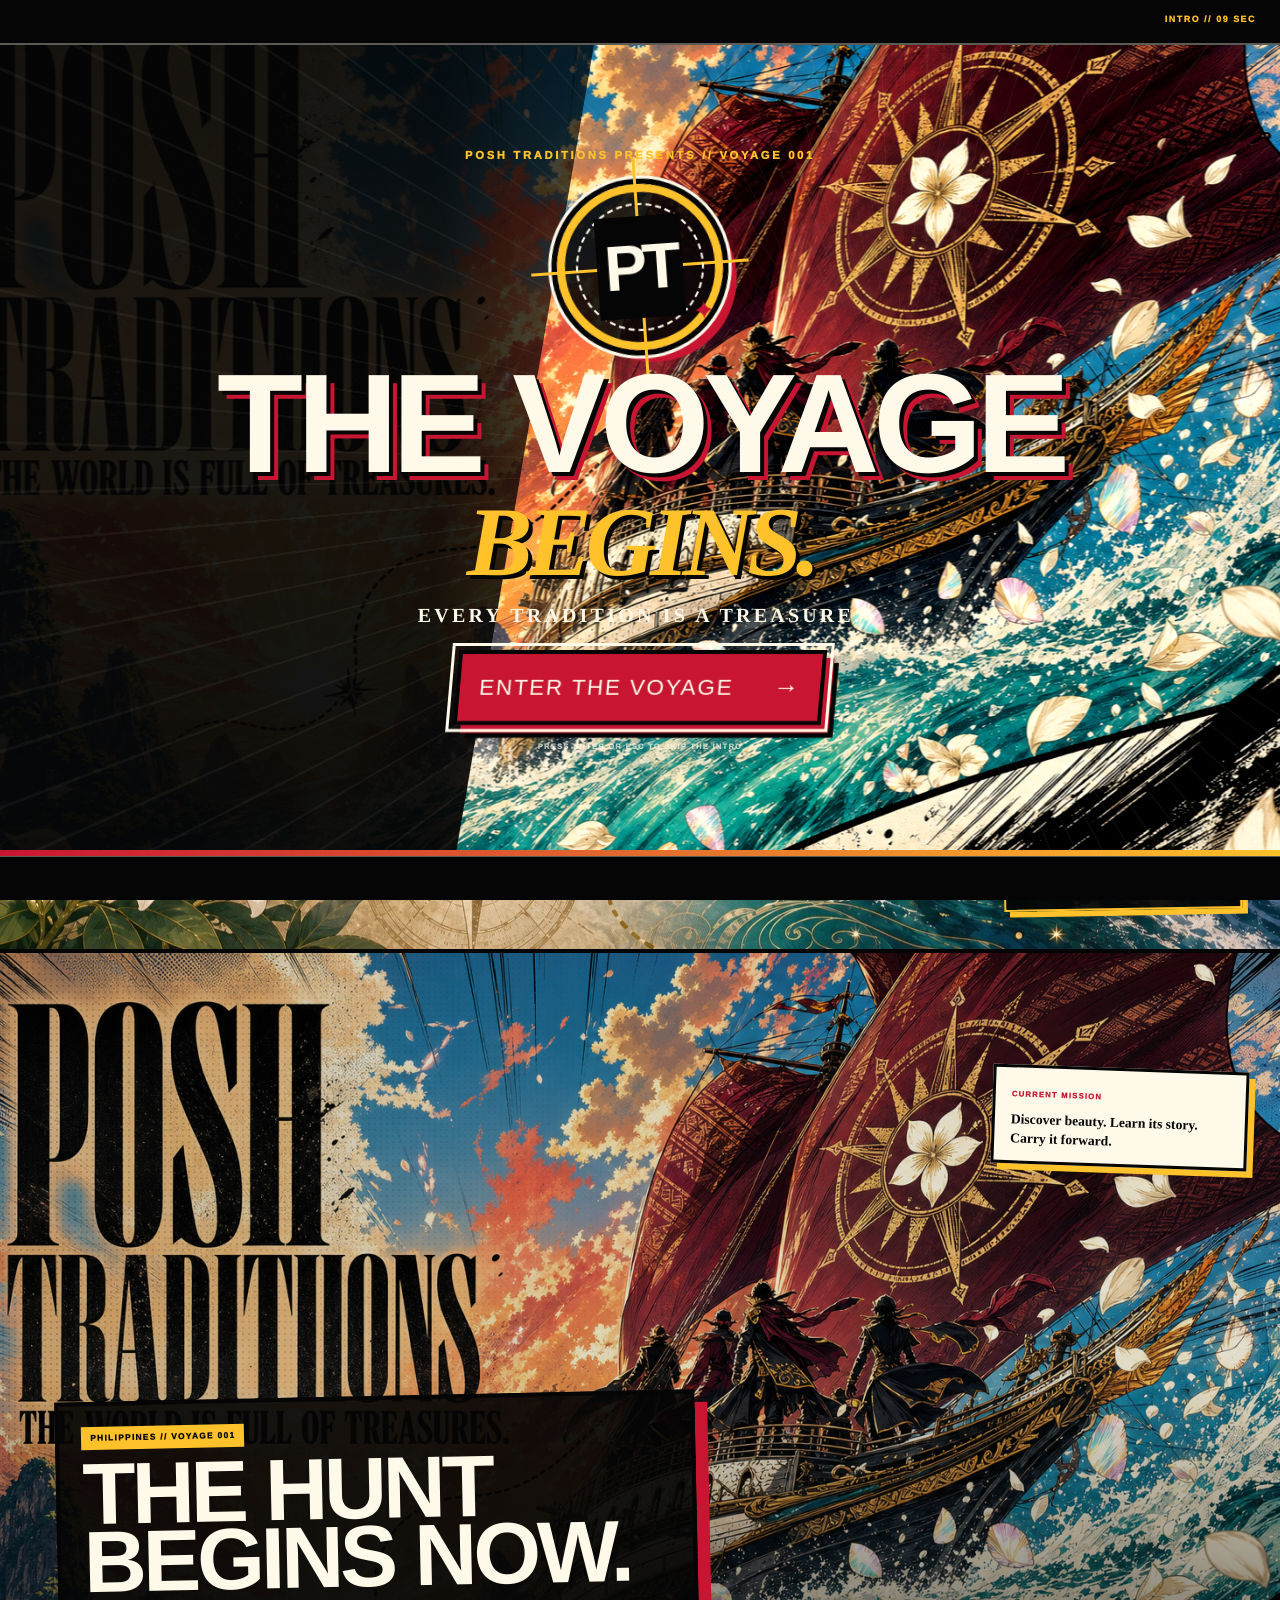
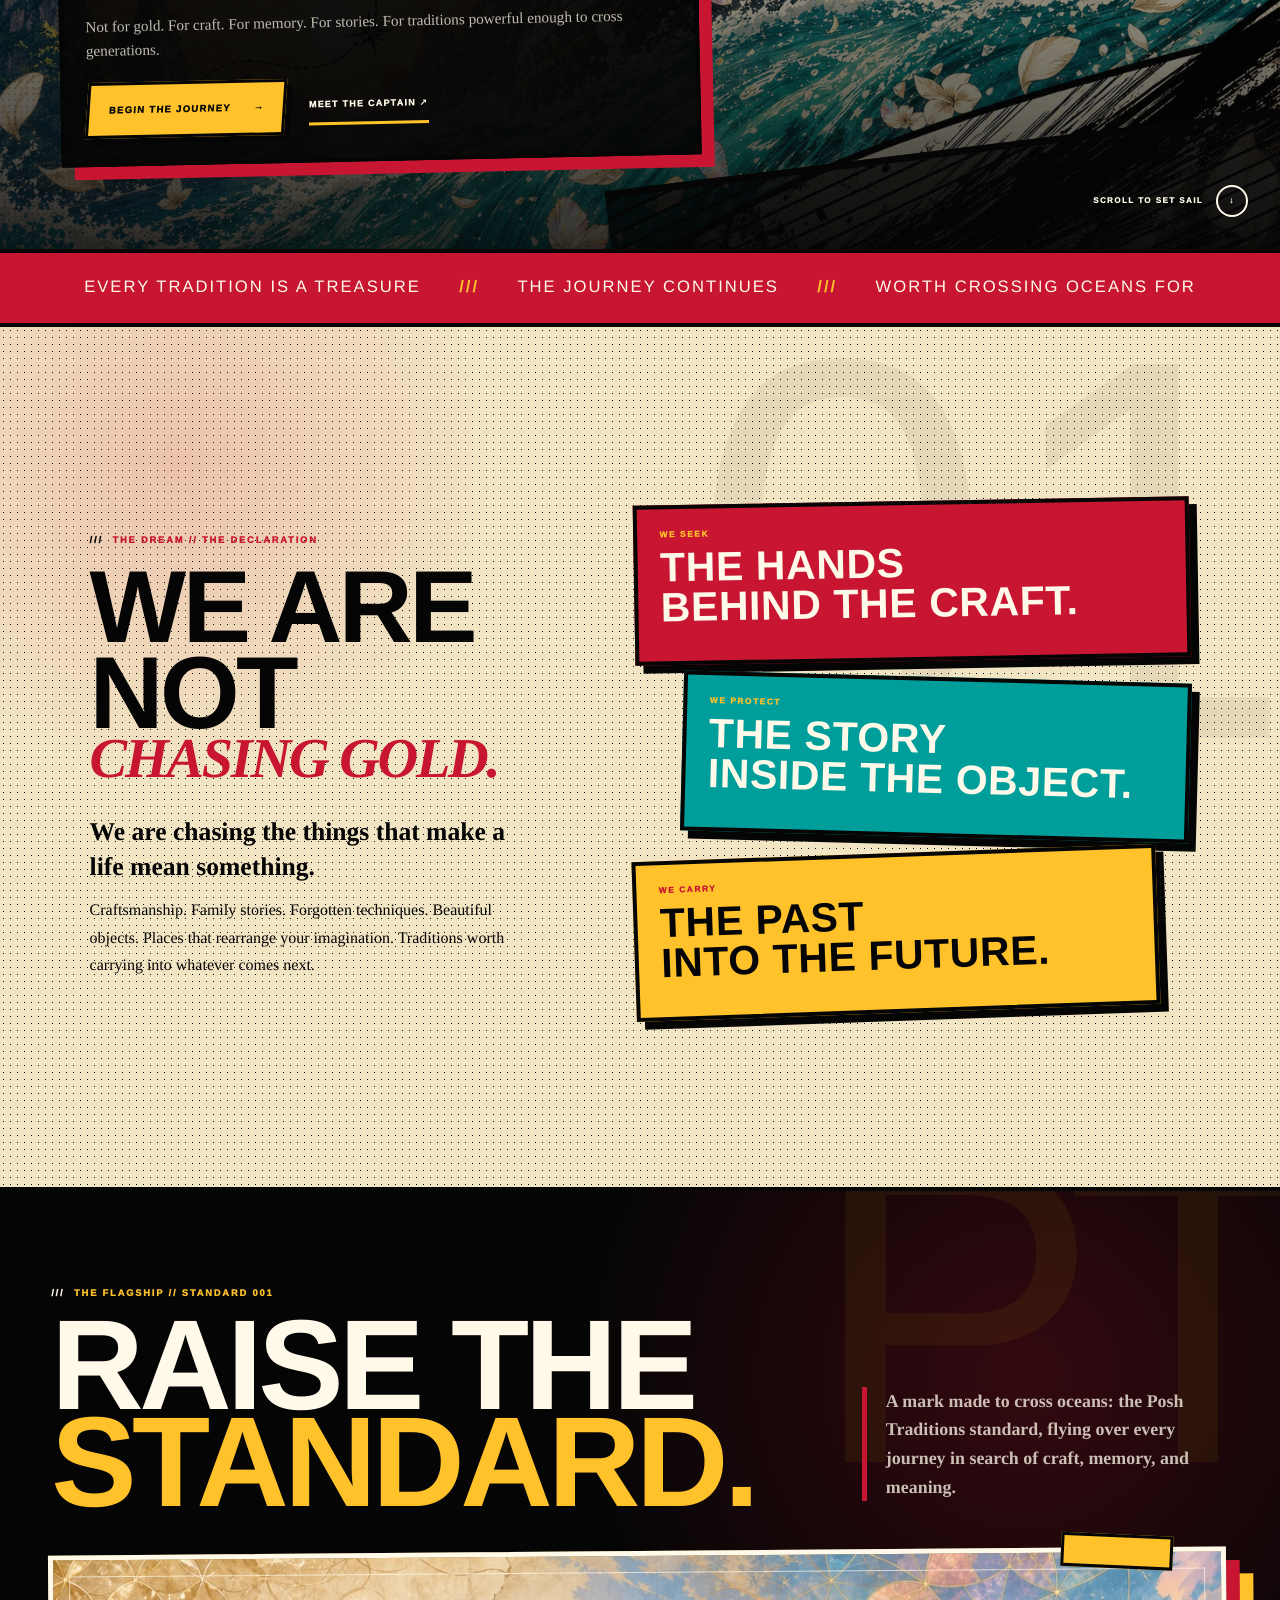
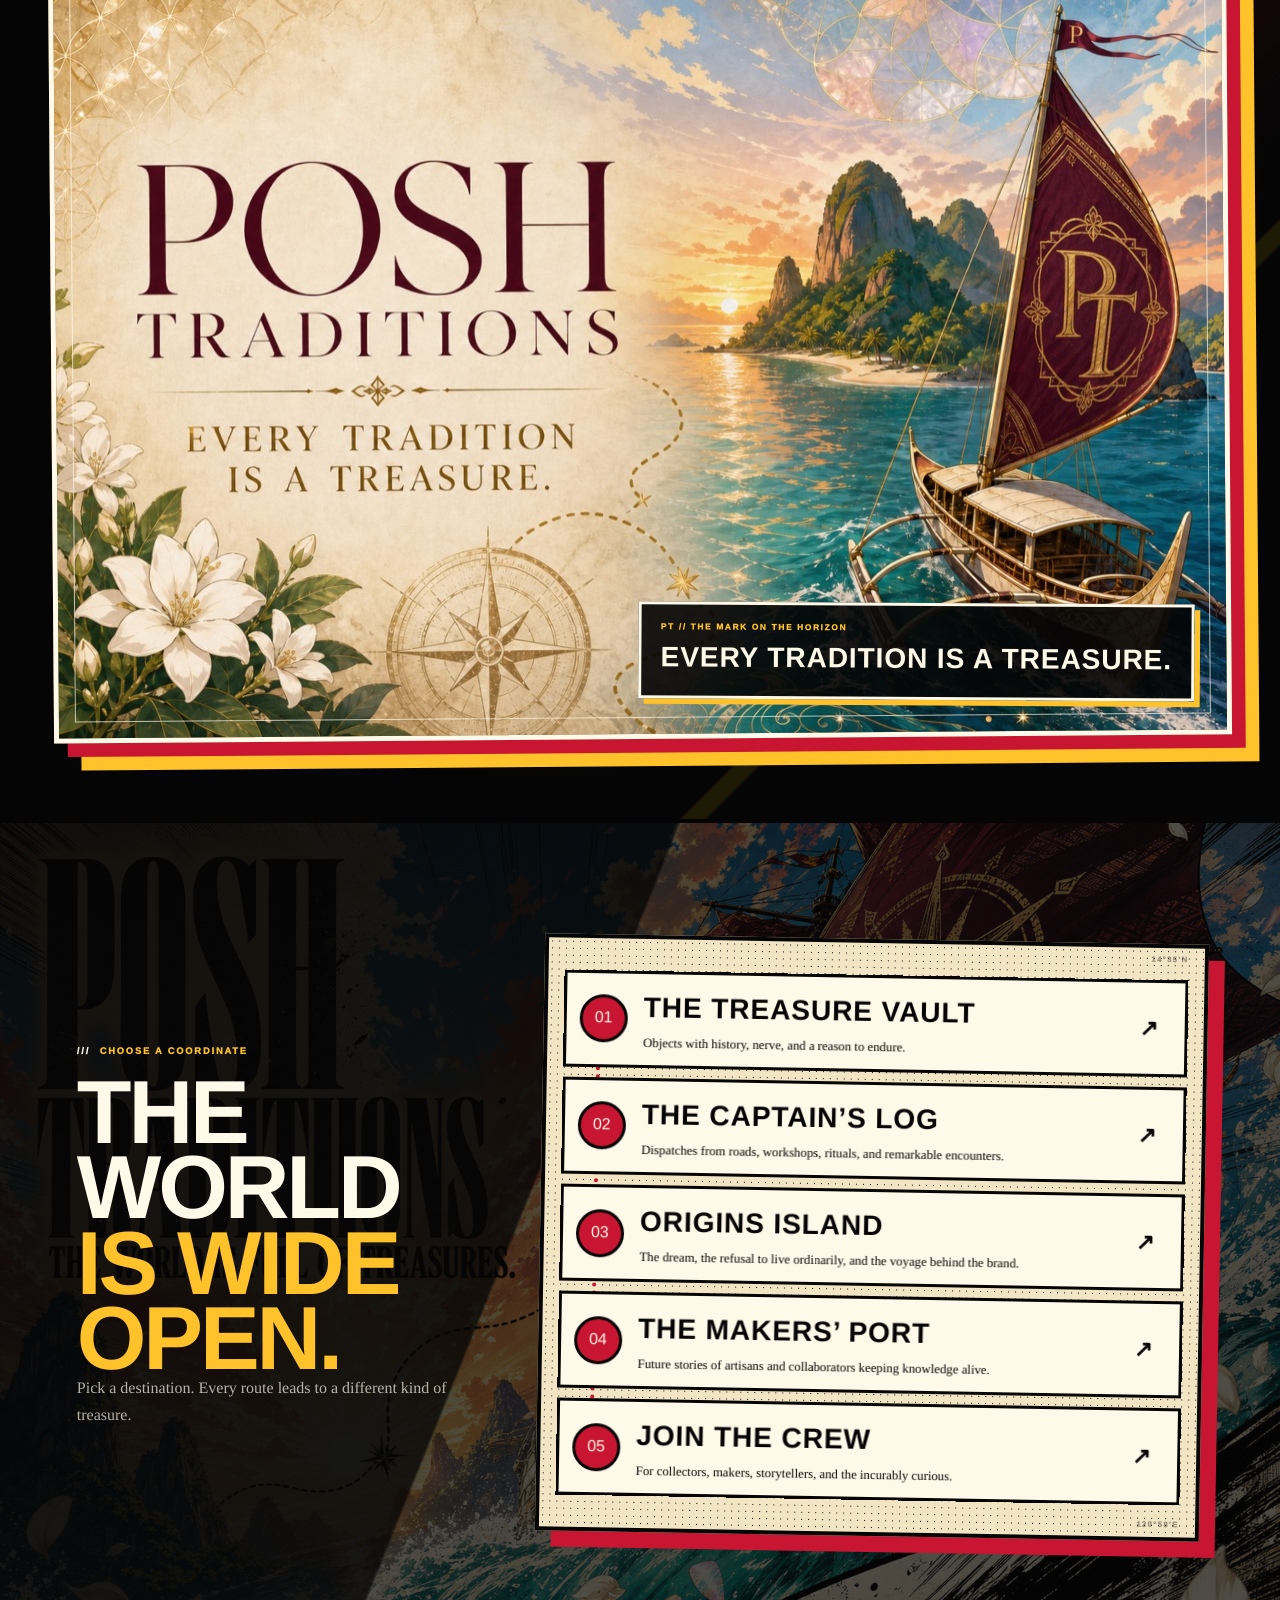
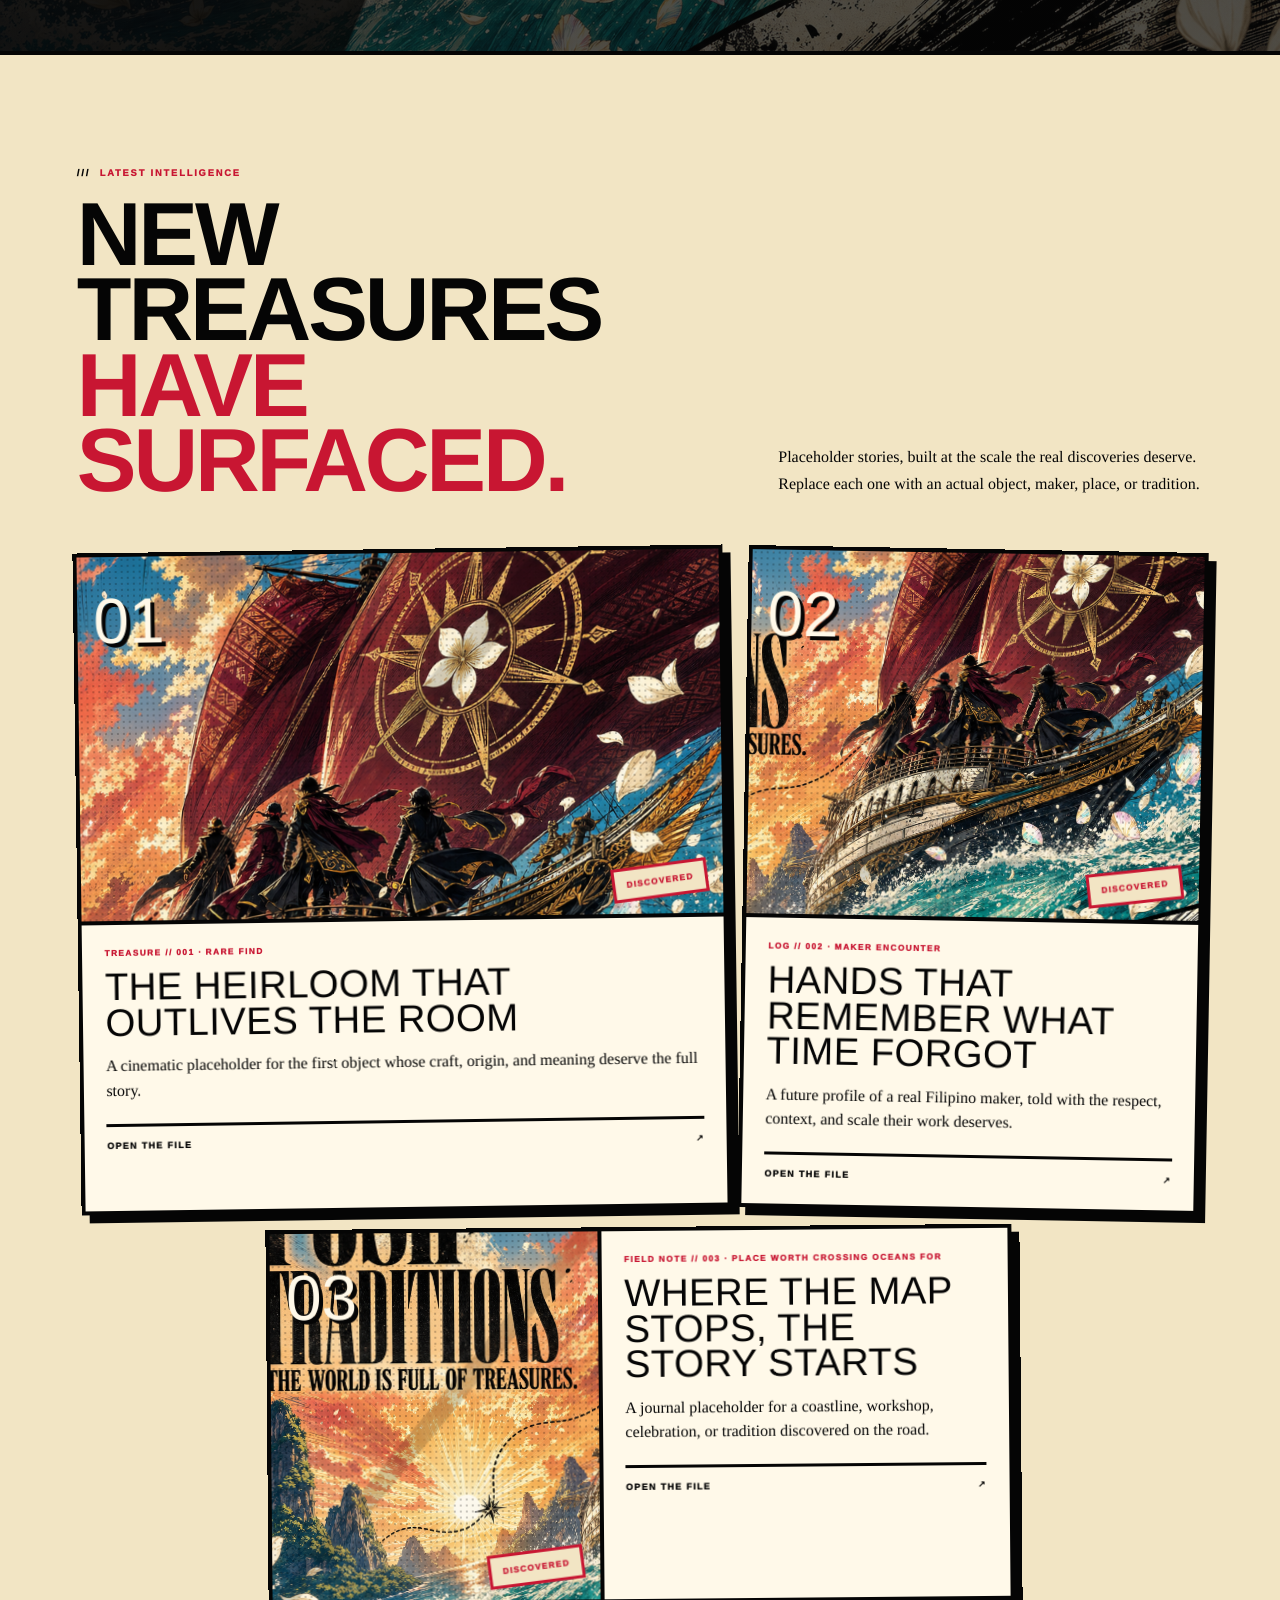
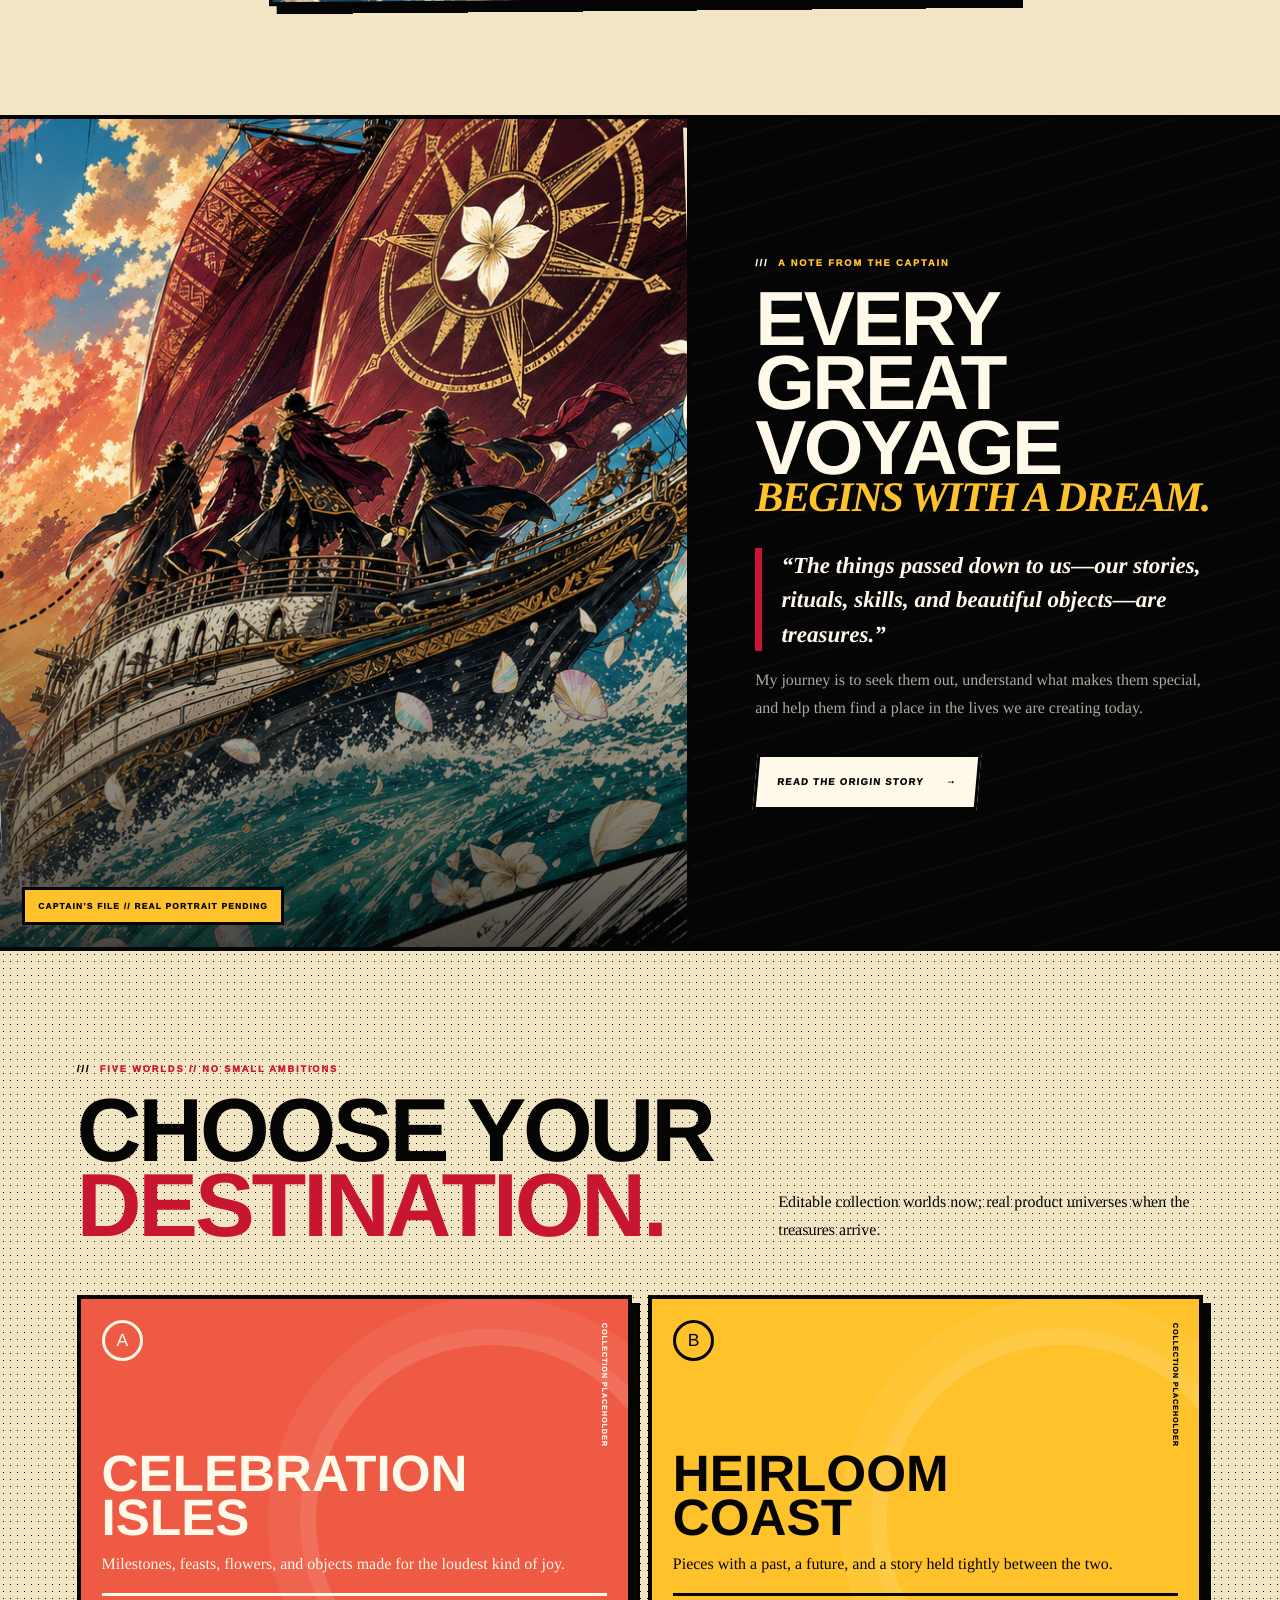
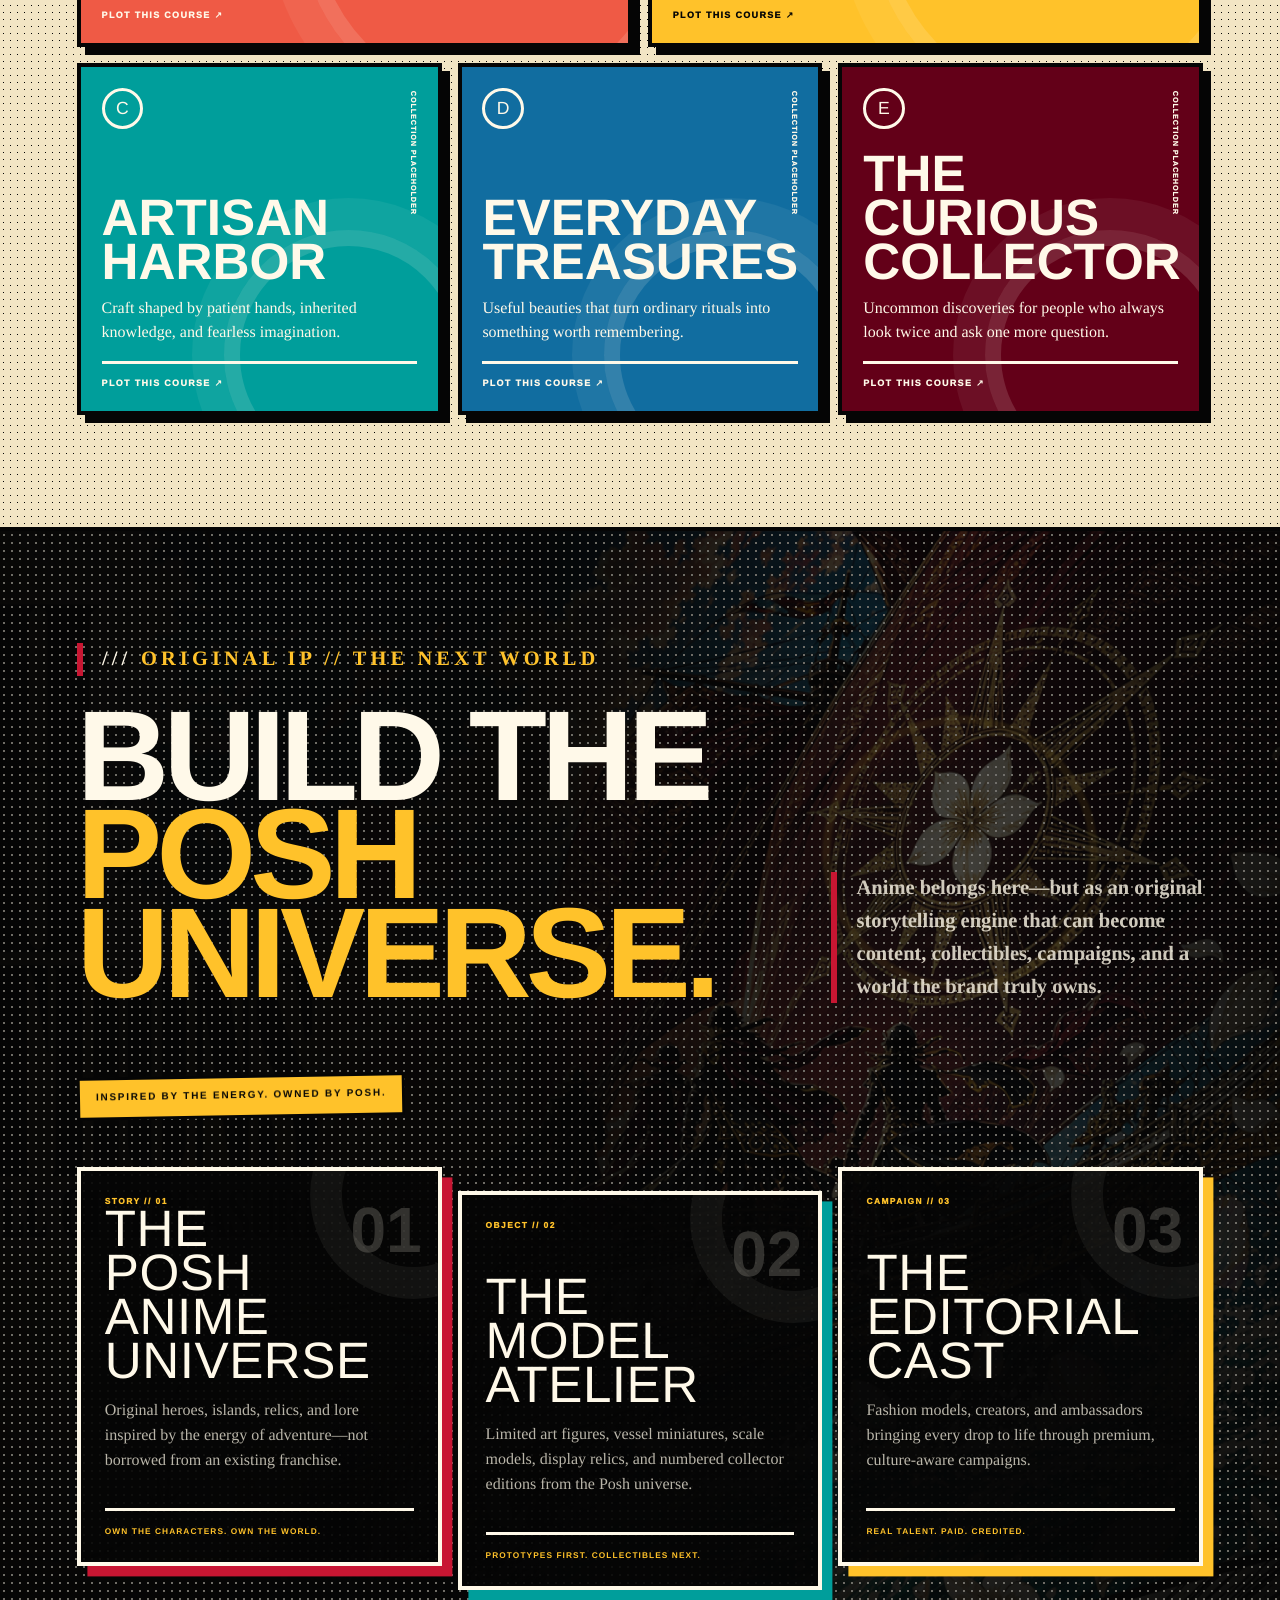
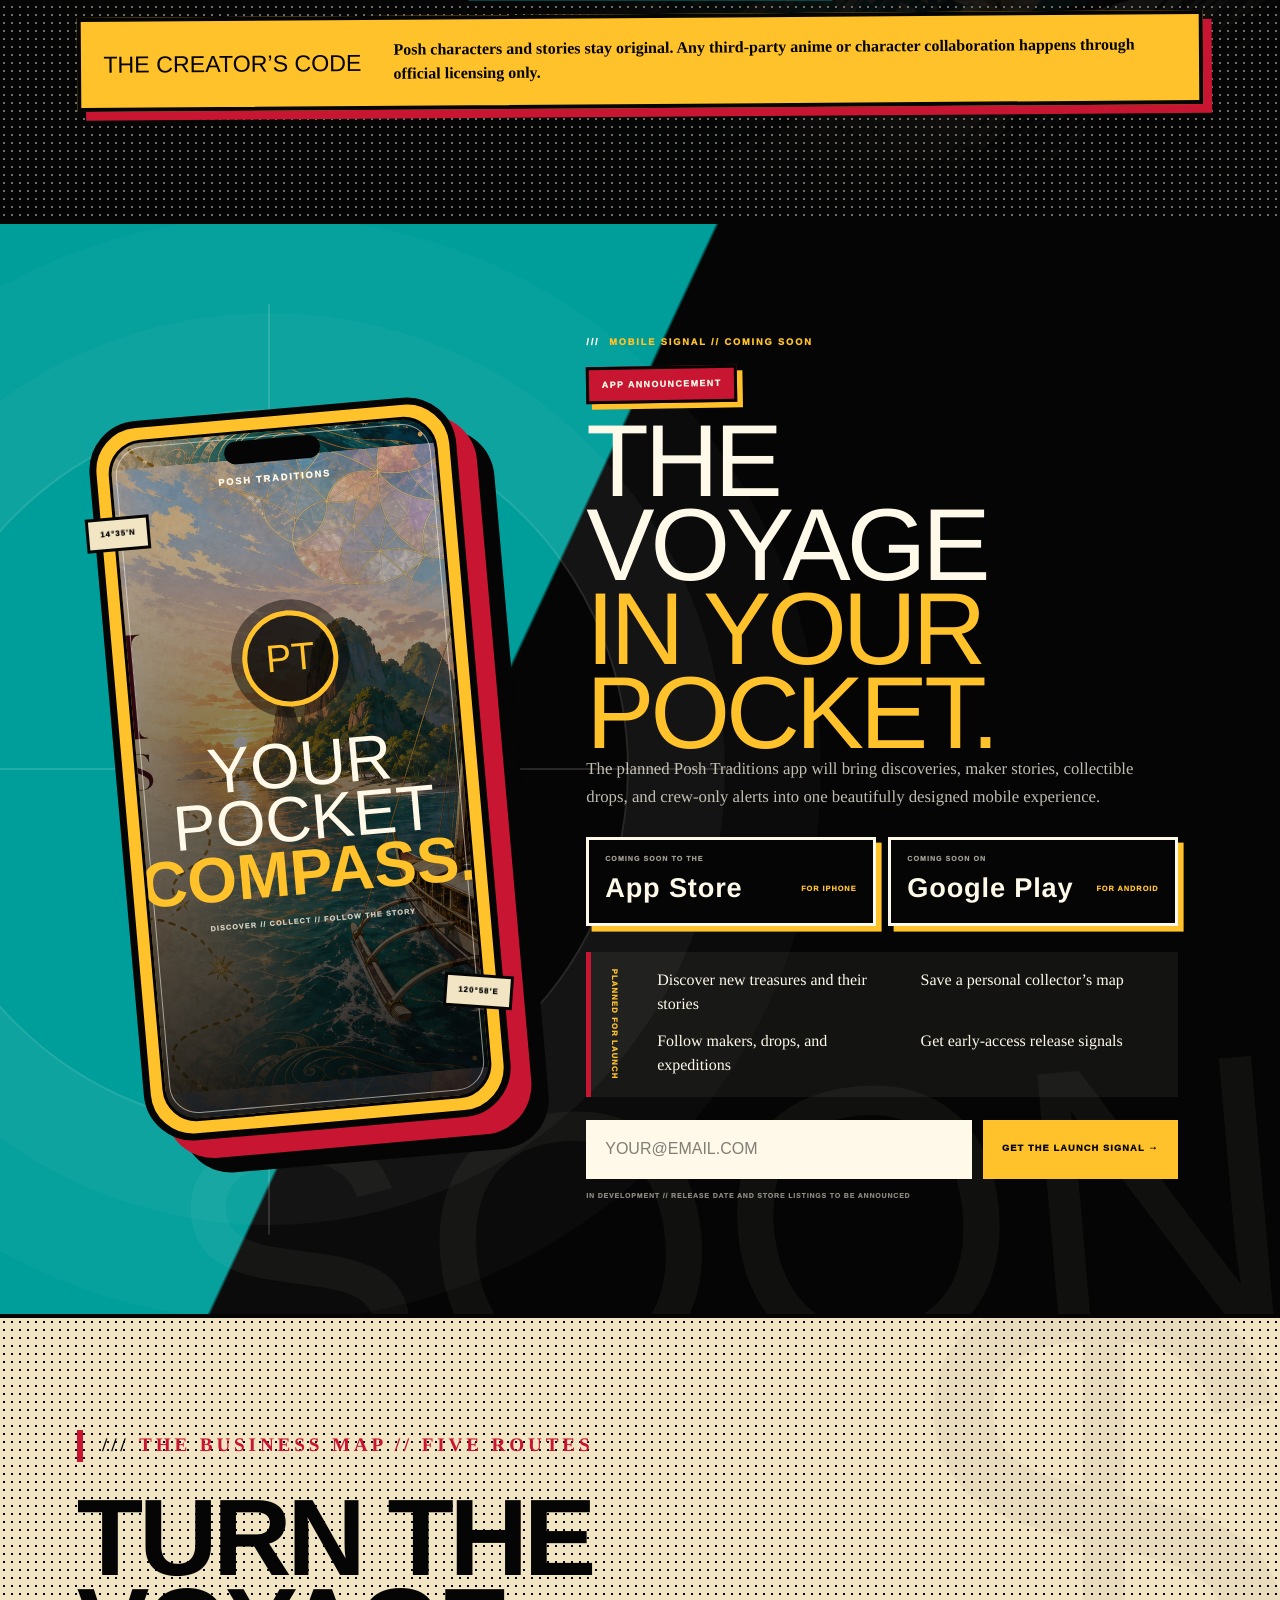
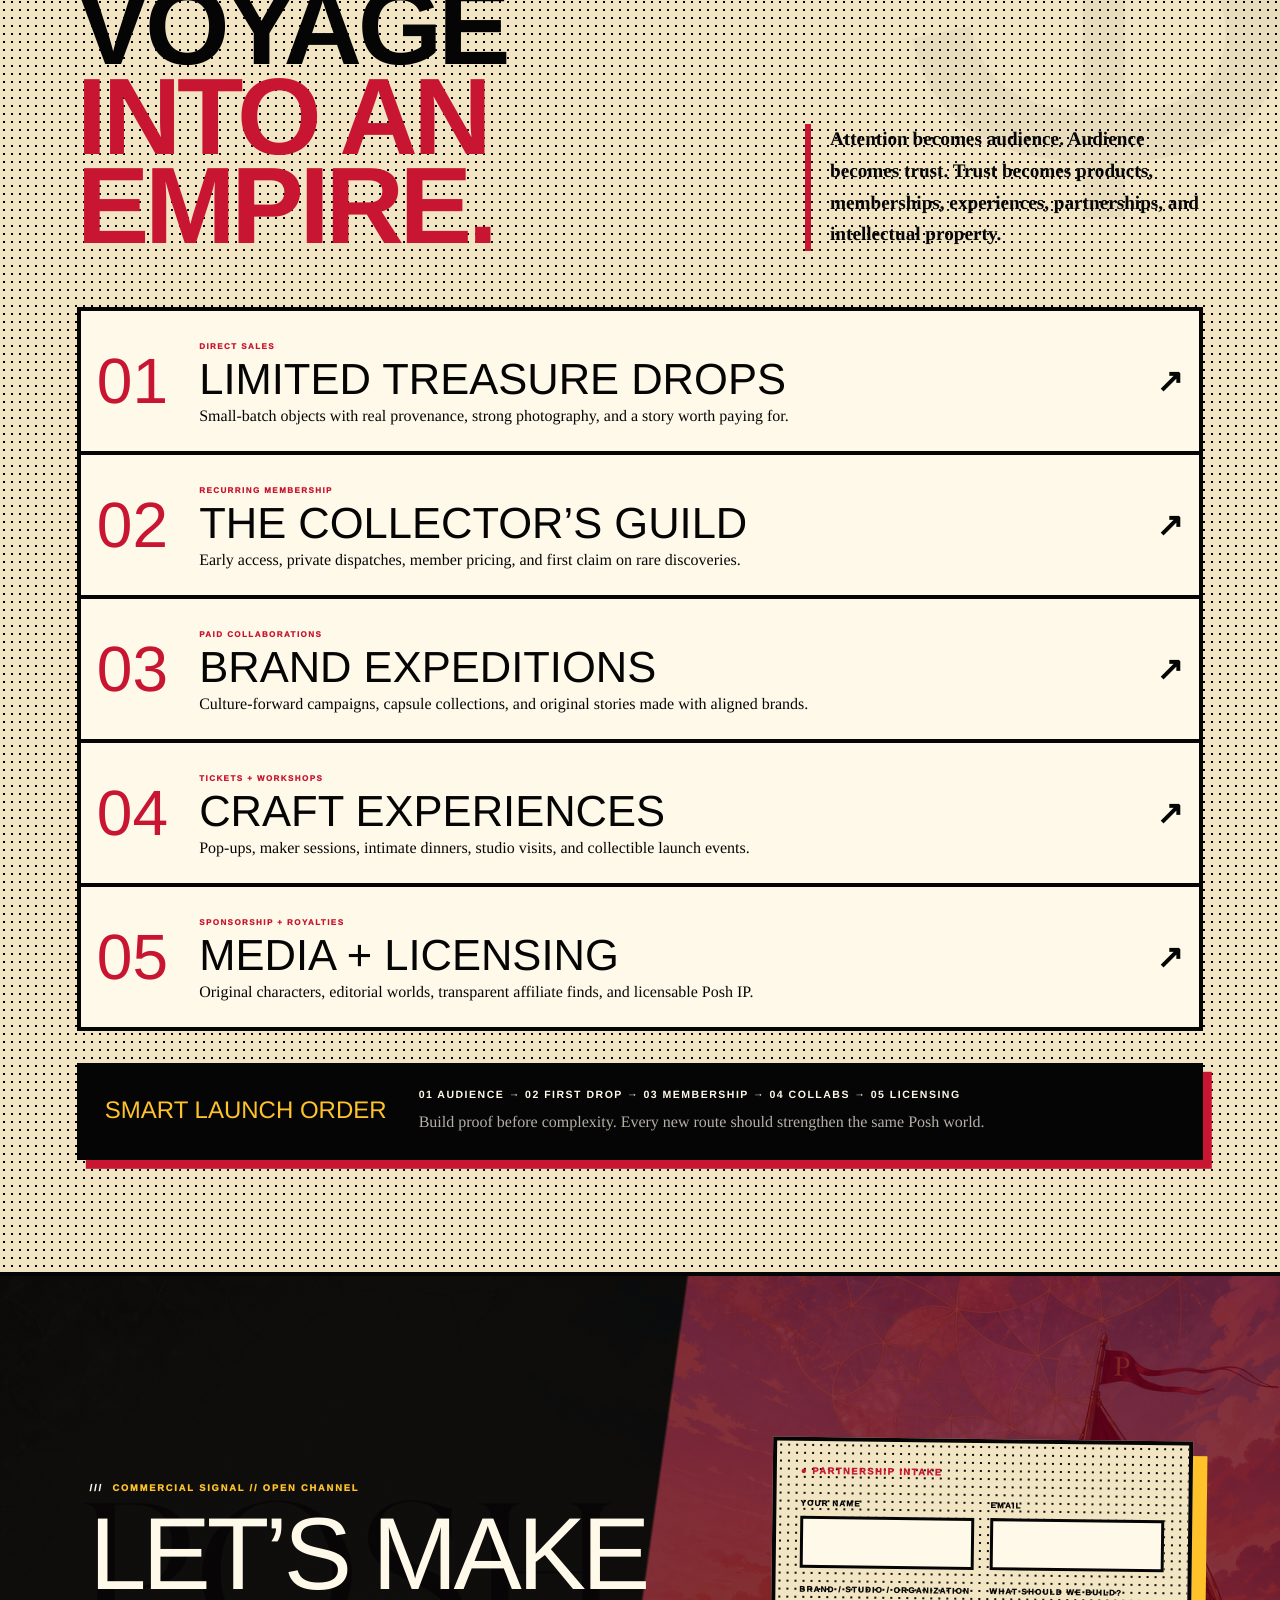
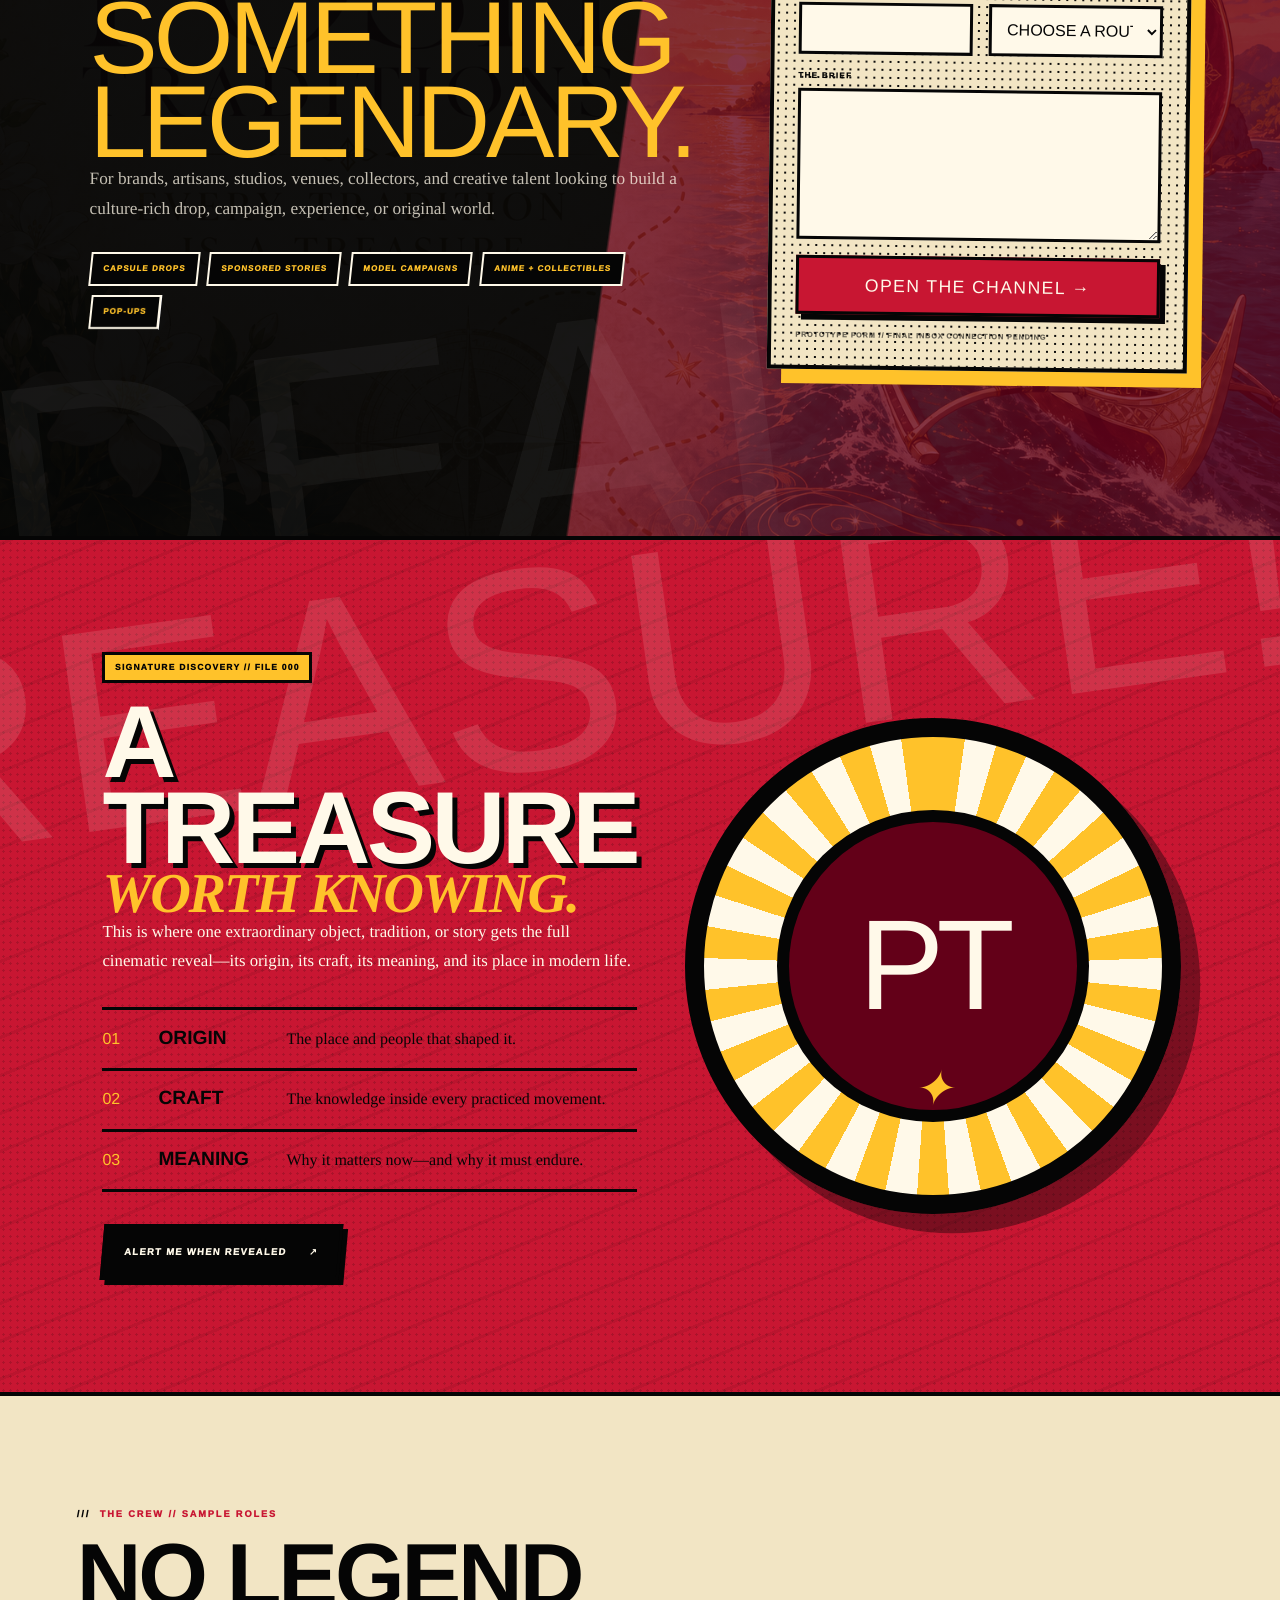
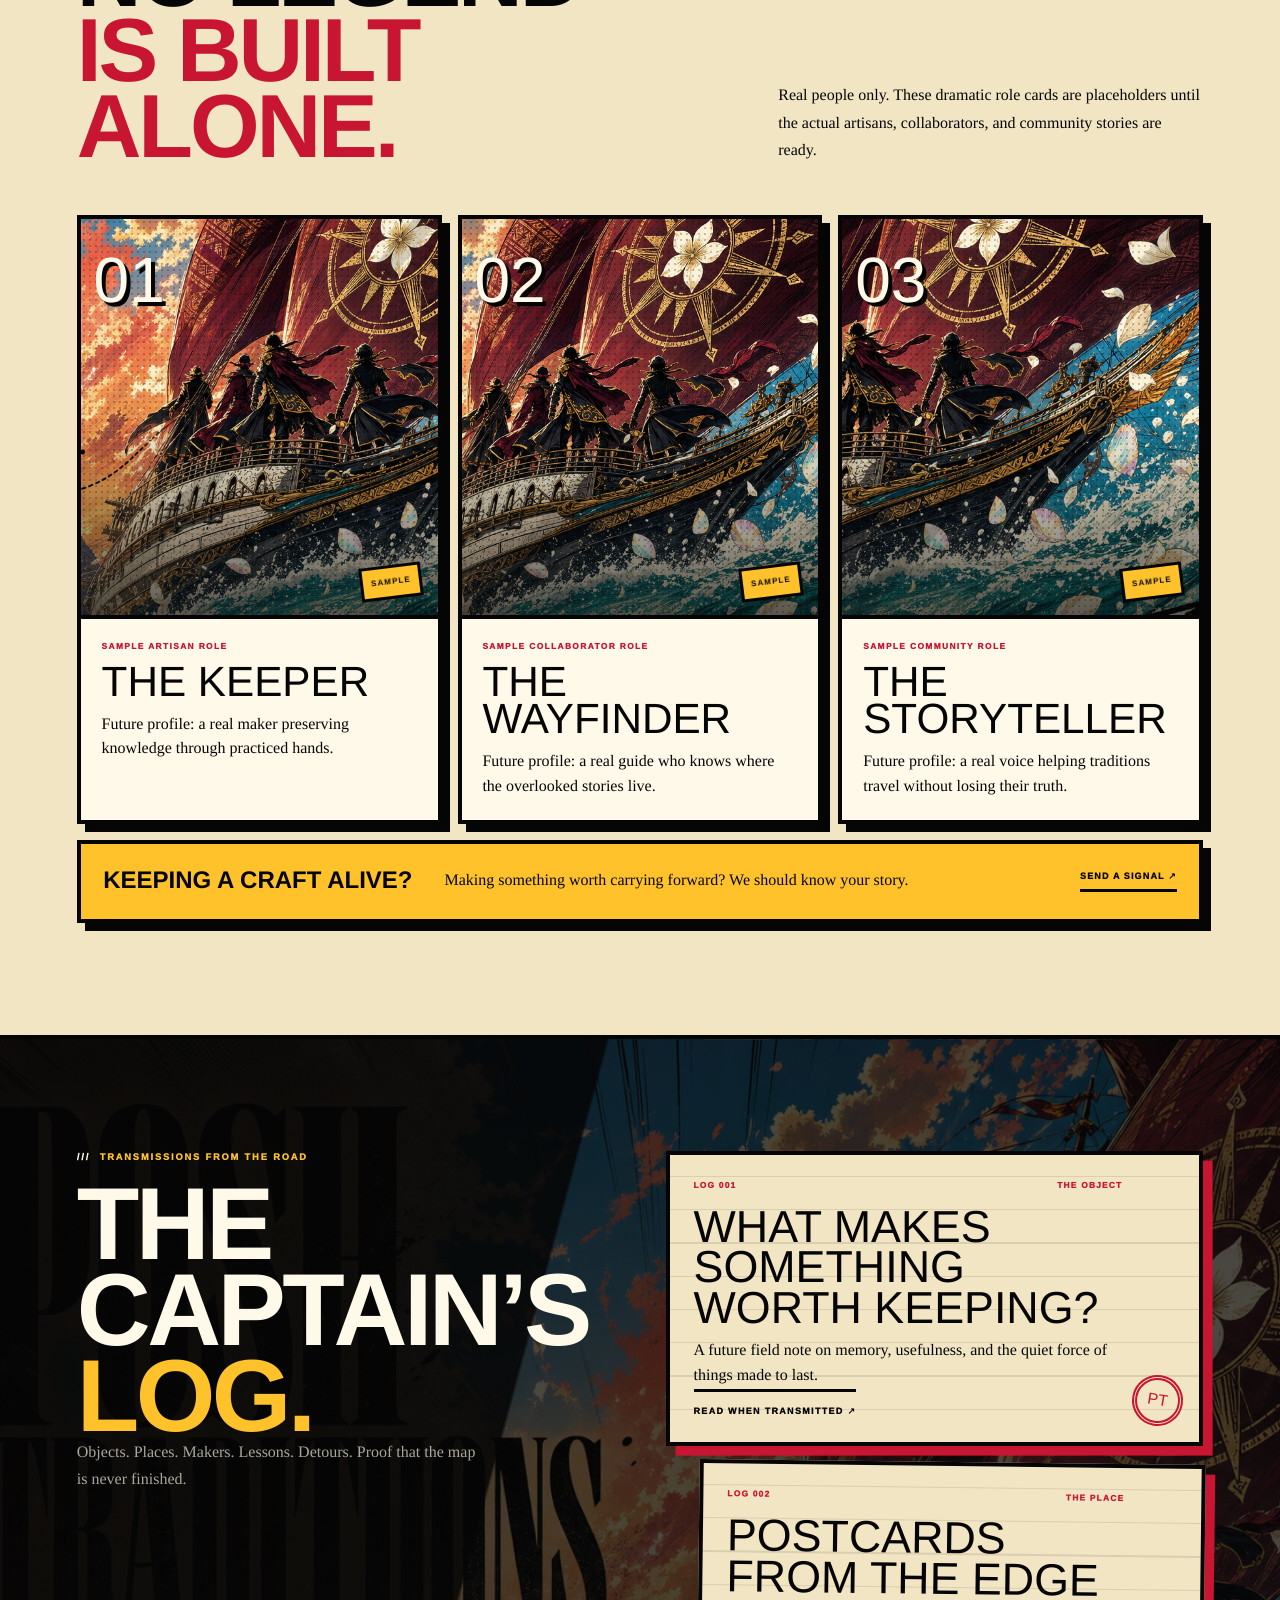
==== commit 2bdefa2e: "Bring back the PT flagship artwork" ====
--- a/index.html
+++ b/index.html
@@ -1,2 +1,2 @@
-<!DOCTYPE html><html lang="en"><head><meta charSet="utf-8"/><meta name="viewport" content="width=device-width, initial-scale=1"/><link rel="preload" as="image" href="/hero-epic.png"/><link rel="preload" as="image" href="/flagship-pt.png"/><link rel="stylesheet" href="/assets/index-CVnb2zFA.css" data-rsc-css-href="/assets/index-CVnb2zFA.css" data-precedence="vite-rsc/importer-resources"/><link rel="modulepreload" href="/assets/layout-segment-context-B4jBaWE9.js" crossorigin=""/><link rel="modulepreload" href="/assets/rolldown-runtime-S-ySWqyJ.js" crossorigin=""/><link rel="modulepreload" href="/assets/index-DbaD1zGK.js" crossorigin=""/><link rel="modulepreload" href="/assets/framework-DjPHiq1u.js" crossorigin=""/><link rel="modulepreload" href="/assets/page-Cao3cRNa.js" crossorigin=""/><title>Posh Traditions — Every Tradition Is a Treasure</title><meta name="description" content="A Philippines-based voyage in search of remarkable craftsmanship, meaningful stories, and traditions worth carrying forward."/><meta property="og:title" content="Posh Traditions — Every Tradition Is a Treasure"/><meta property="og:description" content="The world is full of treasures. Let’s find them."/><meta property="og:type" content="website"/><meta property="og:image" content="/og.png"/><meta property="og:image:width" content="1536"/><meta property="og:image:height" content="1024"/><meta property="og:image:alt" content="Posh Traditions voyage across an illustrated tropical sea"/><meta name="twitter:card" content="summary_large_image"/><meta name="twitter:title" content="Posh Traditions — Every Tradition Is a Treasure"/><meta name="twitter:description" content="The world is full of treasures. Let’s find them."/><meta name="twitter:image" content="/og.png"/><script>self.__VINEXT_RSC_PARAMS__={}</script><script>self.__VINEXT_RSC_NAV__={"pathname":"/","searchParams":[]}</script><link rel="modulepreload" href="/assets/index-DbaD1zGK.js" />
-</head><body><main class="epic-site"><section class="voyage-intro" role="dialog" aria-modal="true" aria-labelledby="voyage-intro-title"><div class="intro-art" aria-hidden="true"><img class="intro-key-art" src="/hero-epic.png" alt=""/><img class="intro-flag-art" src="/flagship-pt.png" alt=""/><div class="intro-ink"></div><div class="intro-speed-lines"></div></div><div class="intro-hud"><span class="intro-presents">POSH TRADITIONS PRESENTS // VOYAGE 001</span><div class="intro-seal" aria-hidden="true"><i></i><b>PT</b><span>✦</span></div><h2 id="voyage-intro-title">THE VOYAGE<br/><em>BEGINS.</em></h2><p>EVERY TRADITION IS A TREASURE.</p><button type="button" autofocus="">ENTER THE VOYAGE <span>→</span></button><small>PRESS ENTER OR ESC TO SKIP THE INTRO</small></div><div class="intro-time" aria-hidden="true">INTRO // 09 SEC</div><div class="intro-progress" aria-hidden="true"><i></i></div></section><a class="skip-link" href="#main">Skip to the voyage</a><header class="epic-header"><a class="epic-brand" href="/" aria-label="Posh Traditions home"><span class="pt-mark" aria-hidden="true"><b>PT</b><i></i></span><span><strong>POSH TRADITIONS</strong><small>EVERY TRADITION IS A TREASURE</small></span></a><nav aria-label="Main navigation"><a href="#discoveries">Discoveries</a><a href="#universe">The Universe</a><a href="#app">The App</a><a href="#revenue">Business</a><a href="/about">Origin Story</a></nav><a class="header-signal" href="#partner">PARTNER WITH US <span>↗</span></a></header><div class="voyage-meter" aria-label="Voyage progress 0 percent"><span>VOYAGE</span><i><b style="width:0%"></b></i><strong>00<!-- -->%</strong></div><section class="epic-hero" id="main"><img class="hero-key-art" src="/hero-epic.png" alt="An original crew aboard a Philippine-inspired sailing vessel charging over a towering wave toward a golden horizon" fetchPriority="high"/><div class="hero-shade" aria-hidden="true"></div><div class="hero-halftone" aria-hidden="true"></div><div class="hero-manga-slash" aria-hidden="true"></div><h1 class="sr-only">The world is full of treasures. Let’s find them.</h1><div class="hero-status"><span>PHILIPPINES // VOYAGE 001</span><strong>THE HUNT<br/>BEGINS NOW.</strong><p>Not for gold. For craft. For memory. For stories. For traditions powerful enough to cross generations.</p><div><a class="impact-button impact-yellow" href="#manifesto">BEGIN THE JOURNEY <b>→</b></a><a class="impact-link" href="/about">MEET THE CAPTAIN ↗</a></div></div><div class="hero-mission"><span>CURRENT MISSION</span><p>Discover beauty. Learn its story. Carry it forward.</p></div><a class="scroll-command" href="#manifesto">SCROLL TO SET SAIL <span>↓</span></a></section><div class="war-cry" aria-hidden="true"><span>EVERY TRADITION IS A TREASURE</span><b>///</b><span>THE JOURNEY CONTINUES</span><b>///</b><span>WORTH CROSSING OCEANS FOR</span></div><section class="manifesto" id="manifesto"><div class="manifesto-number" aria-hidden="true">01</div><div class="manifesto-copy"><p class="chapter-tag">THE DREAM // THE DECLARATION</p><h2>WE ARE NOT<em>CHASING GOLD.</em></h2><p class="manifesto-lead">We are chasing the things that make a life mean something.</p><p>Craftsmanship. Family stories. Forgotten techniques. Beautiful objects. Places that rearrange your imagination. Traditions worth carrying into whatever comes next.</p></div><div class="manifesto-panels" aria-label="What Posh Traditions seeks"><article class="shout-panel panel-red"><span>WE SEEK</span><strong>THE HANDS<br/>BEHIND THE CRAFT.</strong></article><article class="shout-panel panel-teal"><span>WE PROTECT</span><strong>THE STORY<br/>INSIDE THE OBJECT.</strong></article><article class="shout-panel panel-gold"><span>WE CARRY</span><strong>THE PAST<br/>INTO THE FUTURE.</strong></article></div></section><section class="flagship-standard" id="standard"><div class="standard-intro"><div><p class="chapter-tag light">THE FLAGSHIP // STANDARD 001</p><h2>RAISE THE<br/><span>STANDARD.</span></h2></div><p>A mark made to cross oceans: the Posh Traditions standard, flying over every journey in search of craft, memory, and meaning.</p></div><figure class="standard-art"><img src="/flagship-pt.png" alt="An elegant Posh Traditions voyage poster with a Philippine-inspired boat carrying a burgundy sail emblazoned with a gold PT monogram" loading="lazy"/><figcaption><span>PT // THE MARK ON THE HORIZON</span><strong>EVERY TRADITION IS A TREASURE.</strong></figcaption></figure></section><section class="world-map" id="map"><div class="world-map-intro"><p class="chapter-tag light">CHOOSE A COORDINATE</p><h2>THE WORLD<br/><span>IS WIDE OPEN.</span></h2><p>Pick a destination. Every route leads to a different kind of treasure.</p></div><div class="route-board"><div class="route-line" aria-hidden="true"></div><a class="route-stop" href="#discoveries"><span>01</span><div><strong>THE TREASURE VAULT</strong><small>Objects with history, nerve, and a reason to endure.</small></div><b>↗</b></a><a class="route-stop" href="#log"><span>02</span><div><strong>THE CAPTAIN’S LOG</strong><small>Dispatches from roads, workshops, rituals, and remarkable encounters.</small></div><b>↗</b></a><a class="route-stop" href="/about"><span>03</span><div><strong>ORIGINS ISLAND</strong><small>The dream, the refusal to live ordinarily, and the voyage behind the brand.</small></div><b>↗</b></a><a class="route-stop" href="#crew"><span>04</span><div><strong>THE MAKERS’ PORT</strong><small>Future stories of artisans and collaborators keeping knowledge alive.</small></div><b>↗</b></a><a class="route-stop" href="#join"><span>05</span><div><strong>JOIN THE CREW</strong><small>For collectors, makers, storytellers, and the incurably curious.</small></div><b>↗</b></a><span class="route-coordinate coordinate-one">14°35&#x27;N</span><span class="route-coordinate coordinate-two">120°58&#x27;E</span></div></section><section class="discoveries-epic" id="discoveries"><div class="section-impact-heading"><div><p class="chapter-tag">LATEST INTELLIGENCE</p><h2>NEW TREASURES<br/><span>HAVE SURFACED.</span></h2></div><p>Placeholder stories, built at the scale the real discoveries deserve. Replace each one with an actual object, maker, place, or tradition.</p></div><div class="discovery-panels"><article class="discovery-panel crop-sail"><div class="discovery-image"><span class="panel-index">0<!-- -->1</span><span class="found-stamp">DISCOVERED</span></div><div class="discovery-text"><p>TREASURE // 001<!-- --> · <!-- -->RARE FIND</p><h3>THE HEIRLOOM THAT OUTLIVES THE ROOM</h3><span>A cinematic placeholder for the first object whose craft, origin, and meaning deserve the full story.</span><a href="#featured">OPEN THE FILE <b>↗</b></a></div></article><article class="discovery-panel crop-crew"><div class="discovery-image"><span class="panel-index">0<!-- -->2</span><span class="found-stamp">DISCOVERED</span></div><div class="discovery-text"><p>LOG // 002<!-- --> · <!-- -->MAKER ENCOUNTER</p><h3>HANDS THAT REMEMBER WHAT TIME FORGOT</h3><span>A future profile of a real Filipino maker, told with the respect, context, and scale their work deserves.</span><a href="#featured">OPEN THE FILE <b>↗</b></a></div></article><article class="discovery-panel crop-islands"><div class="discovery-image"><span class="panel-index">0<!-- -->3</span><span class="found-stamp">DISCOVERED</span></div><div class="discovery-text"><p>FIELD NOTE // 003<!-- --> · <!-- -->PLACE WORTH CROSSING OCEANS FOR</p><h3>WHERE THE MAP STOPS, THE STORY STARTS</h3><span>A journal placeholder for a coastline, workshop, celebration, or tradition discovered on the road.</span><a href="#featured">OPEN THE FILE <b>↗</b></a></div></article></div></section><section class="captain-dream"><div class="dream-art" aria-label="Dramatic crop of the voyage key artwork"><span>CAPTAIN’S FILE // REAL PORTRAIT PENDING</span></div><div class="dream-testimony"><p class="chapter-tag light">A NOTE FROM THE CAPTAIN</p><h2>EVERY GREAT VOYAGE<br/><em>BEGINS WITH A DREAM.</em></h2><blockquote>“The things passed down to us—our stories, rituals, skills, and beautiful objects—are treasures.”</blockquote><p>My journey is to seek them out, understand what makes them special, and help them find a place in the lives we are creating today.</p><a class="impact-button impact-cream" href="/about">READ THE ORIGIN STORY <b>→</b></a></div></section><section class="collection-worlds" id="collections"><div class="section-impact-heading collection-heading"><div><p class="chapter-tag">FIVE WORLDS // NO SMALL AMBITIONS</p><h2>CHOOSE YOUR<br/><span>DESTINATION.</span></h2></div><p>Editable collection worlds now; real product universes when the treasures arrive.</p></div><div class="collection-grid"><article class="collection-block collection-coral"><span>A</span><strong>CELEBRATION ISLES</strong><p>Milestones, feasts, flowers, and objects made for the loudest kind of joy.</p><a href="#join">PLOT THIS COURSE ↗</a><small>COLLECTION PLACEHOLDER</small></article><article class="collection-block collection-gold"><span>B</span><strong>HEIRLOOM COAST</strong><p>Pieces with a past, a future, and a story held tightly between the two.</p><a href="#join">PLOT THIS COURSE ↗</a><small>COLLECTION PLACEHOLDER</small></article><article class="collection-block collection-teal"><span>C</span><strong>ARTISAN HARBOR</strong><p>Craft shaped by patient hands, inherited knowledge, and fearless imagination.</p><a href="#join">PLOT THIS COURSE ↗</a><small>COLLECTION PLACEHOLDER</small></article><article class="collection-block collection-blue"><span>D</span><strong>EVERYDAY TREASURES</strong><p>Useful beauties that turn ordinary rituals into something worth remembering.</p><a href="#join">PLOT THIS COURSE ↗</a><small>COLLECTION PLACEHOLDER</small></article><article class="collection-block collection-wine"><span>E</span><strong>THE CURIOUS COLLECTOR</strong><p>Uncommon discoveries for people who always look twice and ask one more question.</p><a href="#join">PLOT THIS COURSE ↗</a><small>COLLECTION PLACEHOLDER</small></article></div></section><section class="universe-economy" id="universe"><div class="universe-sky" aria-hidden="true"></div><div class="universe-heading"><p class="chapter-tag light">ORIGINAL IP // THE NEXT WORLD</p><h2>BUILD THE<br/><span>POSH UNIVERSE.</span></h2><p>Anime belongs here—but as an original storytelling engine that can become content, collectibles, campaigns, and a world the brand truly owns.</p><strong>INSPIRED BY THE ENERGY. OWNED BY POSH.</strong></div><div class="universe-tracks"><article><span>STORY // 01</span><b>0<!-- -->1</b><h3>THE POSH ANIME UNIVERSE</h3><p>Original heroes, islands, relics, and lore inspired by the energy of adventure—not borrowed from an existing franchise.</p><strong>OWN THE CHARACTERS. OWN THE WORLD.</strong></article><article><span>OBJECT // 02</span><b>0<!-- -->2</b><h3>THE MODEL ATELIER</h3><p>Limited art figures, vessel miniatures, scale models, display relics, and numbered collector editions from the Posh universe.</p><strong>PROTOTYPES FIRST. COLLECTIBLES NEXT.</strong></article><article><span>CAMPAIGN // 03</span><b>0<!-- -->3</b><h3>THE EDITORIAL CAST</h3><p>Fashion models, creators, and ambassadors bringing every drop to life through premium, culture-aware campaigns.</p><strong>REAL TALENT. PAID. CREDITED.</strong></article></div><div class="license-code"><span>THE CREATOR’S CODE</span><p>Posh characters and stories stay original. Any third-party anime or character collaboration happens through official licensing only.</p></div></section><section class="app-launch" id="app"><div class="app-radar" aria-hidden="true"></div><div class="app-device" aria-label="Preview of the planned Posh Traditions mobile app"><div class="phone-shell"><div class="phone-camera"></div><div class="phone-screen"><span>POSH TRADITIONS</span><div class="phone-mark">PT</div><p>YOUR POCKET<br/><strong>COMPASS.</strong></p><small>DISCOVER // COLLECT // FOLLOW THE STORY</small></div></div><span class="app-coordinate app-coordinate-one">14°35&#x27;N</span><span class="app-coordinate app-coordinate-two">120°58&#x27;E</span></div><div class="app-launch-copy"><p class="chapter-tag light">MOBILE SIGNAL // COMING SOON</p><span class="coming-stamp">APP ANNOUNCEMENT</span><h2>THE VOYAGE<br/><span>IN YOUR POCKET.</span></h2><p>The planned Posh Traditions app will bring discoveries, maker stories, collectible drops, and crew-only alerts into one beautifully designed mobile experience.</p><div class="platform-signals" aria-label="Planned mobile platforms"><div><small>COMING SOON TO THE</small><strong>App Store</strong><span>FOR IPHONE</span></div><div><small>COMING SOON ON</small><strong>Google Play</strong><span>FOR ANDROID</span></div></div><div class="app-features"><span>PLANNED FOR LAUNCH</span><ul><li>Discover new treasures and their stories</li><li>Save a personal collector’s map</li><li>Follow makers, drops, and expeditions</li><li>Get early-access release signals</li></ul></div><form class="app-waitlist"><label class="sr-only" for="app-email">Email address for app launch updates</label><input id="app-email" type="email" placeholder="YOUR@EMAIL.COM" required="" name="email"/><button type="submit">GET THE LAUNCH SIGNAL <b>→</b></button></form><small class="app-disclaimer">IN DEVELOPMENT // RELEASE DATE AND STORE LISTINGS TO BE ANNOUNCED</small></div></section><section class="revenue-engine" id="revenue"><div class="revenue-heading"><p class="chapter-tag">THE BUSINESS MAP // FIVE ROUTES</p><h2>TURN THE VOYAGE<br/><span>INTO AN EMPIRE.</span></h2><p>Attention becomes audience. Audience becomes trust. Trust becomes products, memberships, experiences, partnerships, and intellectual property.</p></div><div class="revenue-routes"><article><span>01</span><div><small>DIRECT SALES</small><h3>LIMITED TREASURE DROPS</h3><p>Small-batch objects with real provenance, strong photography, and a story worth paying for.</p></div><b>↗</b></article><article><span>02</span><div><small>RECURRING MEMBERSHIP</small><h3>THE COLLECTOR’S GUILD</h3><p>Early access, private dispatches, member pricing, and first claim on rare discoveries.</p></div><b>↗</b></article><article><span>03</span><div><small>PAID COLLABORATIONS</small><h3>BRAND EXPEDITIONS</h3><p>Culture-forward campaigns, capsule collections, and original stories made with aligned brands.</p></div><b>↗</b></article><article><span>04</span><div><small>TICKETS + WORKSHOPS</small><h3>CRAFT EXPERIENCES</h3><p>Pop-ups, maker sessions, intimate dinners, studio visits, and collectible launch events.</p></div><b>↗</b></article><article><span>05</span><div><small>SPONSORSHIP + ROYALTIES</small><h3>MEDIA + LICENSING</h3><p>Original characters, editorial worlds, transparent affiliate finds, and licensable Posh IP.</p></div><b>↗</b></article></div><div class="launch-order"><span>SMART LAUNCH ORDER</span><strong>01 AUDIENCE → 02 FIRST DROP → 03 MEMBERSHIP → 04 COLLABS → 05 LICENSING</strong><p>Build proof before complexity. Every new route should strengthen the same Posh world.</p></div></section><section class="partner-deck" id="partner"><div class="partner-copy"><p class="chapter-tag light">COMMERCIAL SIGNAL // OPEN CHANNEL</p><h2>LET’S MAKE<br/><span>SOMETHING LEGENDARY.</span></h2><p>For brands, artisans, studios, venues, collectors, and creative talent looking to build a culture-rich drop, campaign, experience, or original world.</p><div class="partner-types" aria-label="Partnership types"><span>CAPSULE DROPS</span><span>SPONSORED STORIES</span><span>MODEL CAMPAIGNS</span><span>ANIME + COLLECTIBLES</span><span>POP-UPS</span></div></div><div class="partner-form-shell"><span class="signal-live">● PARTNERSHIP INTAKE</span><form><label><span>YOUR NAME</span><input autoComplete="name" required="" name="name"/></label><label><span>EMAIL</span><input type="email" autoComplete="email" required="" name="email"/></label><label><span>BRAND / STUDIO / ORGANIZATION</span><input autoComplete="organization" required="" name="organization"/></label><label><span>WHAT SHOULD WE BUILD?</span><select name="partnership" required=""><option value="" disabled="" selected="">CHOOSE A ROUTE</option><option>CAPSULE DROP</option><option>SPONSORED STORY OR CAMPAIGN</option><option>ANIME / ORIGINAL IP COLLABORATION</option><option>COLLECTIBLE OR SCALE MODEL</option><option>FASHION / EDITORIAL MODEL CAMPAIGN</option><option>POP-UP OR CULTURAL EXPERIENCE</option></select></label><label class="partner-brief"><span>THE BRIEF</span><textarea name="brief" rows="5" required=""></textarea></label><button type="submit">OPEN THE CHANNEL <b>→</b></button></form><small>PROTOTYPE FORM // FINAL INBOX CONNECTION PENDING</small></div></section><section class="featured-reveal" id="featured"><div class="featured-scream" aria-hidden="true">TREASURE!</div><div class="featured-core"><span class="featured-code">SIGNATURE DISCOVERY // FILE 000</span><h2>A TREASURE<br/><em>WORTH KNOWING.</em></h2><p>This is where one extraordinary object, tradition, or story gets the full cinematic reveal—its origin, its craft, its meaning, and its place in modern life.</p><div class="featured-facts"><div><span>01</span><strong>ORIGIN</strong><p>The place and people that shaped it.</p></div><div><span>02</span><strong>CRAFT</strong><p>The knowledge inside every practiced movement.</p></div><div><span>03</span><strong>MEANING</strong><p>Why it matters now—and why it must endure.</p></div></div><a class="impact-button impact-black" href="#join">ALERT ME WHEN REVEALED <b>↗</b></a></div><div class="featured-emblem" aria-hidden="true"><span>PT</span><i>✦</i></div></section><section class="crew-epic" id="crew"><div class="section-impact-heading"><div><p class="chapter-tag">THE CREW // SAMPLE ROLES</p><h2>NO LEGEND<br/><span>IS BUILT ALONE.</span></h2></div><p>Real people only. These dramatic role cards are placeholders until the actual artisans, collaborators, and community stories are ready.</p></div><div class="crew-panels"><article class="crew-panel"><div class="crew-frame crew-art-one"><span>01</span><b>SAMPLE</b></div><div><p>SAMPLE ARTISAN ROLE</p><h3>THE KEEPER</h3><span>Future profile: a real maker preserving knowledge through practiced hands.</span></div></article><article class="crew-panel"><div class="crew-frame crew-art-two"><span>02</span><b>SAMPLE</b></div><div><p>SAMPLE COLLABORATOR ROLE</p><h3>THE WAYFINDER</h3><span>Future profile: a real guide who knows where the overlooked stories live.</span></div></article><article class="crew-panel"><div class="crew-frame crew-art-three"><span>03</span><b>SAMPLE</b></div><div><p>SAMPLE COMMUNITY ROLE</p><h3>THE STORYTELLER</h3><span>Future profile: a real voice helping traditions travel without losing their truth.</span></div></article></div><div class="crew-signal"><strong>KEEPING A CRAFT ALIVE?</strong><p>Making something worth carrying forward? We should know your story.</p><a href="#join">SEND A SIGNAL ↗</a></div></section><section class="captains-log" id="log"><div class="log-heading"><p class="chapter-tag light">TRANSMISSIONS FROM THE ROAD</p><h2>THE<br/>CAPTAIN’S<br/><span>LOG.</span></h2><p>Objects. Places. Makers. Lessons. Detours. Proof that the map is never finished.</p></div><div class="log-pages"><article><div class="log-meta"><span>LOG <!-- -->001</span><b>THE OBJECT</b></div><h3>WHAT MAKES SOMETHING WORTH KEEPING?</h3><p>A future field note on memory, usefulness, and the quiet force of things made to last.</p><a href="#join">READ WHEN TRANSMITTED ↗</a><span class="log-seal">PT</span></article><article><div class="log-meta"><span>LOG <!-- -->002</span><b>THE PLACE</b></div><h3>POSTCARDS FROM THE EDGE OF THE MAP</h3><p>A future dispatch from a Philippine coast, a hidden workshop, or a road that changed the route.</p><a href="#join">READ WHEN TRANSMITTED ↗</a><span class="log-seal">PT</span></article><article><div class="log-meta"><span>LOG <!-- -->003</span><b>THE HANDS</b></div><h3>THE MAKER KNOWS WHAT THE MACHINE FORGOT</h3><p>A future profile about process, patience, and the intelligence carried through generations.</p><a href="#join">READ WHEN TRANSMITTED ↗</a><span class="log-seal">PT</span></article></div></section><section class="join-epic" id="join"><div class="join-burst" aria-hidden="true"></div><div class="join-copy"><p class="chapter-tag">THE NEXT CHAPTER NEEDS A CREW</p><h2>THE VOYAGE<br/><span>IS JUST BEGINNING.</span></h2><p>New discoveries. Stories from the road. Rare finds. Beautiful traditions from the Philippines and far beyond.</p><form><label class="sr-only" for="crew-email">Email address</label><input id="crew-email" type="email" placeholder="YOUR@EMAIL.COM" required=""/><button type="submit">JOIN THE CREW <span>→</span></button></form><small>PROTOTYPE SIGN-UP // MAILING SERVICE CONNECTION PENDING</small></div><div class="join-command" aria-hidden="true">COME<br/>ABOARD.</div></section><footer class="epic-footer"><div class="footer-brand"><span class="pt-mark" aria-hidden="true"><b>PT</b><i></i></span><div><strong>POSH TRADITIONS</strong><p>BASED IN THE PHILIPPINES.<br/>EXPLORING EVERYWHERE.</p></div></div><div class="footer-links"><div><span>EXPLORE</span><a href="#discoveries">Discoveries</a><a href="#collections">Collections</a><a href="#log">Captain’s Log</a></div><div><span>THE VOYAGE</span><a href="/about">Origin Story</a><a href="#universe">The Posh Universe</a><a href="#app">The Mobile App</a><a href="#revenue">Business Map</a><a href="#partner">Partner With Us</a></div><div><span>LAUNCH CHECKLIST</span><p>Contact address pending</p><p>Social links pending</p><p>Policies pending</p></div></div><div class="footer-final"><span>© <!-- -->2026<!-- --> POSH TRADITIONS</span><strong>TREASURES DISCOVERED: MORE TO COME.</strong><a href="#main">BACK TO THE HORIZON ↑</a></div></footer></main><script id="_R_">import("/assets/index-DbaD1zGK.js")</script></body></html><script>self.__VINEXT_RSC_CHUNKS__=self.__VINEXT_RSC_CHUNKS__||[];self.__VINEXT_RSC_CHUNKS__.push("2:I[\"79ef9a017562\",[],\"Children\",1]\n3:I[\"d7d8178d8913\",[],\"LayoutSegmentProvider\",1]\n4:I[\"79ef9a017562\",[],\"Slot\",1]\n5:I[\"97e23c8fc95f\",[],\"RedirectBoundary\",1]\n:HL[\"/assets/index-CVnb2zFA.css\",\"style\"]\n")</script><script>self.__VINEXT_RSC_CHUNKS__=self.__VINEXT_RSC_CHUNKS__||[];self.__VINEXT_RSC_CHUNKS__.push("0:{\"__route\":\"route:/\",\"__interceptionContext\":null,\"__layoutIds\":[\"layout:/\"],\"__rootLayout\":\"/\",\"page:/\":\"$L1\",\"layout:/\":[[[[\"$\",\"link\",\"css:/assets/index-CVnb2zFA.css\",{\"rel\":\"stylesheet\",\"precedence\":\"vite-rsc/importer-resources\",\"href\":\"/assets/index-CVnb2zFA.css\",\"data-rsc-css-href\":\"/assets/index-CVnb2zFA.css\"}],\"$undefined\"],[\"$\",\"html\",null,{\"lang\":\"en\",\"children\":[\"$\",\"body\",null,{\"children\":[\"$\",\"$L2\",null,{}]}]}]],null],\"route:/\":[[[\"$\",\"meta\",null,{\"charSet\":\"utf-8\"}],[[\"$\",\"title\",\"0\",{\"children\":\"Posh Traditions — Every Tradition Is a Treasure\"}],[\"$\",\"meta\",\"1\",{\"name\":\"description\",\"content\":\"A Philippines-based voyage in search of remarkable craftsmanship, meaningful stories, and traditions worth carrying forward.\"}],[\"$\",\"meta\",\"2\",{\"property\":\"og:title\",\"content\":\"Posh Traditions — Every Tradition Is a Treasure\"}],[\"$\",\"meta\",\"3\",{\"property\":\"og:description\",\"content\":\"The world is full of treasures. Let’s find them.\"}],[\"$\",\"meta\",\"4\",{\"property\":\"og:type\",\"content\":\"website\"}],[\"$\",\"meta\",\"5\",{\"property\":\"og:image\",\"content\":\"/og.png\"}],[\"$\",\"meta\",\"6\",{\"property\":\"og:image:width\",\"content\":\"1536\"}],[\"$\",\"meta\",\"7\",{\"property\":\"og:image:height\",\"content\":\"1024\"}],[\"$\",\"meta\",\"8\",{\"property\":\"og:image:alt\",\"content\":\"Posh Traditions voyage across an illustrated tropical sea\"}],[\"$\",\"meta\",\"9\",{\"name\":\"twitter:card\",\"content\":\"summary_large_image\"}],[\"$\",\"meta\",\"10\",{\"name\":\"twitter:title\",\"content\":\"Posh Traditions — Every Tradition Is a Treasure\"}],[\"$\",\"meta\",\"11\",{\"name\":\"twitter:description\",\"content\":\"The world is full of treasures. Let’s find them.\"}],[\"$\",\"meta\",\"12\",{\"name\":\"twitter:image\",\"content\":\"/og.png\"}]],[[\"$\",\"meta\",\"0\",{\"name\":\"viewport\",\"content\":\"width=device-width, initial-scale=1\"}]]],[\"$\",\"$L3\",null,{\"segmentMap\":{\"children\":[]},\"children\":[\"$\",\"$L4\",null,{\"id\":\"layout:/\",\"parallelSlots\":\"$undefined\",\"children\":[\"$\",\"$L5\",null,{\"children\":[\"$\",\"$L3\",null,{\"segmentMap\":{\"children\":[]},\"children\":[\"$\",\"$L4\",null,{\"id\":\"page:/\"}]}]}]}]}]],\"__layoutFlags\":{\"layout:/\":\"s\"},\"__artifactCompatibility\":{\"schemaVersion\":1,\"graphVersion\":\"app-route-graph:4uhn5s1wvoptc\",\"deploymentVersion\":\"6905cd6c-eeaa-408f-b699-62938c5a39fe\",\"appElementsSchemaVersion\":1,\"rscPayloadSchemaVersion\":1,\"rootBoundaryId\":\"/\",\"renderEpoch\":null}}\n")</script><script>self.__VINEXT_RSC_CHUNKS__=self.__VINEXT_RSC_CHUNKS__||[];self.__VINEXT_RSC_CHUNKS__.push("6:I[\"6efdf509a785\",[],\"default\",1]\n1:[\"$\",\"$L6\",null,{\"params\":\"$@7\",\"searchParams\":\"$@8\"}]\n")</script><script>self.__VINEXT_RSC_CHUNKS__=self.__VINEXT_RSC_CHUNKS__||[];self.__VINEXT_RSC_CHUNKS__.push("7:{}\n8:{}\n")</script><script>self.__VINEXT_RSC_DONE__=true</script>+<!DOCTYPE html><html lang="en"><head><meta charSet="utf-8"/><meta name="viewport" content="width=device-width, initial-scale=1"/><link rel="preload" as="image" href="/hero-epic.png"/><link rel="preload" as="image" href="/posh-voyage-pt.jpg"/><link rel="stylesheet" href="/assets/index-Cnh1EUld.css" data-rsc-css-href="/assets/index-Cnh1EUld.css" data-precedence="vite-rsc/importer-resources"/><link rel="modulepreload" href="/assets/layout-segment-context-DcEzbHR6.js" crossorigin=""/><link rel="modulepreload" href="/assets/rolldown-runtime-S-ySWqyJ.js" crossorigin=""/><link rel="modulepreload" href="/assets/index-h1upXDDY.js" crossorigin=""/><link rel="modulepreload" href="/assets/framework-DjPHiq1u.js" crossorigin=""/><link rel="modulepreload" href="/assets/page-y9QFpHMv.js" crossorigin=""/><title>Posh Traditions — Every Tradition Is a Treasure</title><meta name="description" content="A Philippines-based voyage in search of remarkable craftsmanship, meaningful stories, and traditions worth carrying forward."/><meta property="og:title" content="Posh Traditions — Every Tradition Is a Treasure"/><meta property="og:description" content="The world is full of treasures. Let’s find them."/><meta property="og:type" content="website"/><meta property="og:image" content="https://poshtraditions.github.io/posh-voyage-pt.jpg"/><meta property="og:image:width" content="1280"/><meta property="og:image:height" content="853"/><meta property="og:image:alt" content="Posh Traditions flagship sailing toward a tropical horizon"/><meta name="twitter:card" content="summary_large_image"/><meta name="twitter:title" content="Posh Traditions — Every Tradition Is a Treasure"/><meta name="twitter:description" content="The world is full of treasures. Let’s find them."/><meta name="twitter:image" content="https://poshtraditions.github.io/posh-voyage-pt.jpg"/><script>self.__VINEXT_RSC_PARAMS__={}</script><script>self.__VINEXT_RSC_NAV__={"pathname":"/","searchParams":[]}</script><link rel="modulepreload" href="/assets/index-h1upXDDY.js" />
+</head><body><main class="epic-site"><section class="voyage-intro" role="dialog" aria-modal="true" aria-labelledby="voyage-intro-title"><div class="intro-art" aria-hidden="true"><img class="intro-key-art" src="/hero-epic.png" alt=""/><img class="intro-flag-art" src="/posh-voyage-pt.jpg" alt=""/><div class="intro-ink"></div><div class="intro-speed-lines"></div></div><div class="intro-hud"><span class="intro-presents">POSH TRADITIONS PRESENTS // VOYAGE 001</span><div class="intro-seal" aria-hidden="true"><i></i><b>PT</b><span>✦</span></div><h2 id="voyage-intro-title">THE VOYAGE<br/><em>BEGINS.</em></h2><p>EVERY TRADITION IS A TREASURE.</p><button type="button" autofocus="">ENTER THE VOYAGE <span>→</span></button><small>PRESS ENTER OR ESC TO SKIP THE INTRO</small></div><div class="intro-time" aria-hidden="true">INTRO // 09 SEC</div><div class="intro-progress" aria-hidden="true"><i></i></div></section><a class="skip-link" href="#main">Skip to the voyage</a><header class="epic-header"><a class="epic-brand" href="/" aria-label="Posh Traditions home"><span class="pt-mark" aria-hidden="true"><b>PT</b><i></i></span><span><strong>POSH TRADITIONS</strong><small>EVERY TRADITION IS A TREASURE</small></span></a><nav aria-label="Main navigation"><a href="#discoveries">Discoveries</a><a href="#universe">The Universe</a><a href="#app">The App</a><a href="#revenue">Business</a><a href="/about">Origin Story</a></nav><a class="header-signal" href="#partner">PARTNER WITH US <span>↗</span></a></header><div class="voyage-meter" aria-label="Voyage progress 0 percent"><span>VOYAGE</span><i><b style="width:0%"></b></i><strong>00<!-- -->%</strong></div><section class="flagship-opening" aria-label="The Posh Traditions flagship"><img src="/posh-voyage-pt.jpg" alt="Posh Traditions voyage artwork featuring a Philippine-inspired boat with a burgundy PT sail, tropical islands, sampaguita flowers, and the words Every Tradition Is a Treasure" fetchPriority="high"/><a href="#main"><span>FLAGSHIP // VOYAGE 001</span><strong>SET SAIL ↓</strong></a></section><section class="epic-hero" id="main"><img class="hero-key-art" src="/hero-epic.png" alt="An original crew aboard a Philippine-inspired sailing vessel charging over a towering wave toward a golden horizon" fetchPriority="high"/><div class="hero-shade" aria-hidden="true"></div><div class="hero-halftone" aria-hidden="true"></div><div class="hero-manga-slash" aria-hidden="true"></div><h1 class="sr-only">The world is full of treasures. Let’s find them.</h1><div class="hero-status"><span>PHILIPPINES // VOYAGE 001</span><strong>THE HUNT<br/>BEGINS NOW.</strong><p>Not for gold. For craft. For memory. For stories. For traditions powerful enough to cross generations.</p><div><a class="impact-button impact-yellow" href="#manifesto">BEGIN THE JOURNEY <b>→</b></a><a class="impact-link" href="/about">MEET THE CAPTAIN ↗</a></div></div><div class="hero-mission"><span>CURRENT MISSION</span><p>Discover beauty. Learn its story. Carry it forward.</p></div><a class="scroll-command" href="#manifesto">SCROLL TO SET SAIL <span>↓</span></a></section><div class="war-cry" aria-hidden="true"><span>EVERY TRADITION IS A TREASURE</span><b>///</b><span>THE JOURNEY CONTINUES</span><b>///</b><span>WORTH CROSSING OCEANS FOR</span></div><section class="manifesto" id="manifesto"><div class="manifesto-number" aria-hidden="true">01</div><div class="manifesto-copy"><p class="chapter-tag">THE DREAM // THE DECLARATION</p><h2>WE ARE NOT<em>CHASING GOLD.</em></h2><p class="manifesto-lead">We are chasing the things that make a life mean something.</p><p>Craftsmanship. Family stories. Forgotten techniques. Beautiful objects. Places that rearrange your imagination. Traditions worth carrying into whatever comes next.</p></div><div class="manifesto-panels" aria-label="What Posh Traditions seeks"><article class="shout-panel panel-red"><span>WE SEEK</span><strong>THE HANDS<br/>BEHIND THE CRAFT.</strong></article><article class="shout-panel panel-teal"><span>WE PROTECT</span><strong>THE STORY<br/>INSIDE THE OBJECT.</strong></article><article class="shout-panel panel-gold"><span>WE CARRY</span><strong>THE PAST<br/>INTO THE FUTURE.</strong></article></div></section><section class="flagship-standard" id="standard"><div class="standard-intro"><div><p class="chapter-tag light">THE FLAGSHIP // STANDARD 001</p><h2>RAISE THE<br/><span>STANDARD.</span></h2></div><p>A mark made to cross oceans: the Posh Traditions standard, flying over every journey in search of craft, memory, and meaning.</p></div><figure class="standard-art"><img src="/posh-voyage-pt.jpg" alt="An elegant Posh Traditions voyage poster with a Philippine-inspired boat carrying a burgundy sail emblazoned with a gold PT monogram" loading="lazy"/><figcaption><span>PT // THE MARK ON THE HORIZON</span><strong>EVERY TRADITION IS A TREASURE.</strong></figcaption></figure></section><section class="world-map" id="map"><div class="world-map-intro"><p class="chapter-tag light">CHOOSE A COORDINATE</p><h2>THE WORLD<br/><span>IS WIDE OPEN.</span></h2><p>Pick a destination. Every route leads to a different kind of treasure.</p></div><div class="route-board"><div class="route-line" aria-hidden="true"></div><a class="route-stop" href="#discoveries"><span>01</span><div><strong>THE TREASURE VAULT</strong><small>Objects with history, nerve, and a reason to endure.</small></div><b>↗</b></a><a class="route-stop" href="#log"><span>02</span><div><strong>THE CAPTAIN’S LOG</strong><small>Dispatches from roads, workshops, rituals, and remarkable encounters.</small></div><b>↗</b></a><a class="route-stop" href="/about"><span>03</span><div><strong>ORIGINS ISLAND</strong><small>The dream, the refusal to live ordinarily, and the voyage behind the brand.</small></div><b>↗</b></a><a class="route-stop" href="#crew"><span>04</span><div><strong>THE MAKERS’ PORT</strong><small>Future stories of artisans and collaborators keeping knowledge alive.</small></div><b>↗</b></a><a class="route-stop" href="#join"><span>05</span><div><strong>JOIN THE CREW</strong><small>For collectors, makers, storytellers, and the incurably curious.</small></div><b>↗</b></a><span class="route-coordinate coordinate-one">14°35&#x27;N</span><span class="route-coordinate coordinate-two">120°58&#x27;E</span></div></section><section class="discoveries-epic" id="discoveries"><div class="section-impact-heading"><div><p class="chapter-tag">LATEST INTELLIGENCE</p><h2>NEW TREASURES<br/><span>HAVE SURFACED.</span></h2></div><p>Placeholder stories, built at the scale the real discoveries deserve. Replace each one with an actual object, maker, place, or tradition.</p></div><div class="discovery-panels"><article class="discovery-panel crop-sail"><div class="discovery-image"><span class="panel-index">0<!-- -->1</span><span class="found-stamp">DISCOVERED</span></div><div class="discovery-text"><p>TREASURE // 001<!-- --> · <!-- -->RARE FIND</p><h3>THE HEIRLOOM THAT OUTLIVES THE ROOM</h3><span>A cinematic placeholder for the first object whose craft, origin, and meaning deserve the full story.</span><a href="#featured">OPEN THE FILE <b>↗</b></a></div></article><article class="discovery-panel crop-crew"><div class="discovery-image"><span class="panel-index">0<!-- -->2</span><span class="found-stamp">DISCOVERED</span></div><div class="discovery-text"><p>LOG // 002<!-- --> · <!-- -->MAKER ENCOUNTER</p><h3>HANDS THAT REMEMBER WHAT TIME FORGOT</h3><span>A future profile of a real Filipino maker, told with the respect, context, and scale their work deserves.</span><a href="#featured">OPEN THE FILE <b>↗</b></a></div></article><article class="discovery-panel crop-islands"><div class="discovery-image"><span class="panel-index">0<!-- -->3</span><span class="found-stamp">DISCOVERED</span></div><div class="discovery-text"><p>FIELD NOTE // 003<!-- --> · <!-- -->PLACE WORTH CROSSING OCEANS FOR</p><h3>WHERE THE MAP STOPS, THE STORY STARTS</h3><span>A journal placeholder for a coastline, workshop, celebration, or tradition discovered on the road.</span><a href="#featured">OPEN THE FILE <b>↗</b></a></div></article></div></section><section class="captain-dream"><div class="dream-art" aria-label="Dramatic crop of the voyage key artwork"><span>CAPTAIN’S FILE // REAL PORTRAIT PENDING</span></div><div class="dream-testimony"><p class="chapter-tag light">A NOTE FROM THE CAPTAIN</p><h2>EVERY GREAT VOYAGE<br/><em>BEGINS WITH A DREAM.</em></h2><blockquote>“The things passed down to us—our stories, rituals, skills, and beautiful objects—are treasures.”</blockquote><p>My journey is to seek them out, understand what makes them special, and help them find a place in the lives we are creating today.</p><a class="impact-button impact-cream" href="/about">READ THE ORIGIN STORY <b>→</b></a></div></section><section class="collection-worlds" id="collections"><div class="section-impact-heading collection-heading"><div><p class="chapter-tag">FIVE WORLDS // NO SMALL AMBITIONS</p><h2>CHOOSE YOUR<br/><span>DESTINATION.</span></h2></div><p>Editable collection worlds now; real product universes when the treasures arrive.</p></div><div class="collection-grid"><article class="collection-block collection-coral"><span>A</span><strong>CELEBRATION ISLES</strong><p>Milestones, feasts, flowers, and objects made for the loudest kind of joy.</p><a href="#join">PLOT THIS COURSE ↗</a><small>COLLECTION PLACEHOLDER</small></article><article class="collection-block collection-gold"><span>B</span><strong>HEIRLOOM COAST</strong><p>Pieces with a past, a future, and a story held tightly between the two.</p><a href="#join">PLOT THIS COURSE ↗</a><small>COLLECTION PLACEHOLDER</small></article><article class="collection-block collection-teal"><span>C</span><strong>ARTISAN HARBOR</strong><p>Craft shaped by patient hands, inherited knowledge, and fearless imagination.</p><a href="#join">PLOT THIS COURSE ↗</a><small>COLLECTION PLACEHOLDER</small></article><article class="collection-block collection-blue"><span>D</span><strong>EVERYDAY TREASURES</strong><p>Useful beauties that turn ordinary rituals into something worth remembering.</p><a href="#join">PLOT THIS COURSE ↗</a><small>COLLECTION PLACEHOLDER</small></article><article class="collection-block collection-wine"><span>E</span><strong>THE CURIOUS COLLECTOR</strong><p>Uncommon discoveries for people who always look twice and ask one more question.</p><a href="#join">PLOT THIS COURSE ↗</a><small>COLLECTION PLACEHOLDER</small></article></div></section><section class="universe-economy" id="universe"><div class="universe-sky" aria-hidden="true"></div><div class="universe-heading"><p class="chapter-tag light">ORIGINAL IP // THE NEXT WORLD</p><h2>BUILD THE<br/><span>POSH UNIVERSE.</span></h2><p>Anime belongs here—but as an original storytelling engine that can become content, collectibles, campaigns, and a world the brand truly owns.</p><strong>INSPIRED BY THE ENERGY. OWNED BY POSH.</strong></div><div class="universe-tracks"><article><span>STORY // 01</span><b>0<!-- -->1</b><h3>THE POSH ANIME UNIVERSE</h3><p>Original heroes, islands, relics, and lore inspired by the energy of adventure—not borrowed from an existing franchise.</p><strong>OWN THE CHARACTERS. OWN THE WORLD.</strong></article><article><span>OBJECT // 02</span><b>0<!-- -->2</b><h3>THE MODEL ATELIER</h3><p>Limited art figures, vessel miniatures, scale models, display relics, and numbered collector editions from the Posh universe.</p><strong>PROTOTYPES FIRST. COLLECTIBLES NEXT.</strong></article><article><span>CAMPAIGN // 03</span><b>0<!-- -->3</b><h3>THE EDITORIAL CAST</h3><p>Fashion models, creators, and ambassadors bringing every drop to life through premium, culture-aware campaigns.</p><strong>REAL TALENT. PAID. CREDITED.</strong></article></div><div class="license-code"><span>THE CREATOR’S CODE</span><p>Posh characters and stories stay original. Any third-party anime or character collaboration happens through official licensing only.</p></div></section><section class="app-launch" id="app"><div class="app-radar" aria-hidden="true"></div><div class="app-device" aria-label="Preview of the planned Posh Traditions mobile app"><div class="phone-shell"><div class="phone-camera"></div><div class="phone-screen"><span>POSH TRADITIONS</span><div class="phone-mark">PT</div><p>YOUR POCKET<br/><strong>COMPASS.</strong></p><small>DISCOVER // COLLECT // FOLLOW THE STORY</small></div></div><span class="app-coordinate app-coordinate-one">14°35&#x27;N</span><span class="app-coordinate app-coordinate-two">120°58&#x27;E</span></div><div class="app-launch-copy"><p class="chapter-tag light">MOBILE SIGNAL // COMING SOON</p><span class="coming-stamp">APP ANNOUNCEMENT</span><h2>THE VOYAGE<br/><span>IN YOUR POCKET.</span></h2><p>The planned Posh Traditions app will bring discoveries, maker stories, collectible drops, and crew-only alerts into one beautifully designed mobile experience.</p><div class="platform-signals" aria-label="Planned mobile platforms"><div><small>COMING SOON TO THE</small><strong>App Store</strong><span>FOR IPHONE</span></div><div><small>COMING SOON ON</small><strong>Google Play</strong><span>FOR ANDROID</span></div></div><div class="app-features"><span>PLANNED FOR LAUNCH</span><ul><li>Discover new treasures and their stories</li><li>Save a personal collector’s map</li><li>Follow makers, drops, and expeditions</li><li>Get early-access release signals</li></ul></div><form class="app-waitlist"><label class="sr-only" for="app-email">Email address for app launch updates</label><input id="app-email" type="email" placeholder="YOUR@EMAIL.COM" required="" name="email"/><button type="submit">GET THE LAUNCH SIGNAL <b>→</b></button></form><small class="app-disclaimer">IN DEVELOPMENT // RELEASE DATE AND STORE LISTINGS TO BE ANNOUNCED</small></div></section><section class="revenue-engine" id="revenue"><div class="revenue-heading"><p class="chapter-tag">THE BUSINESS MAP // FIVE ROUTES</p><h2>TURN THE VOYAGE<br/><span>INTO AN EMPIRE.</span></h2><p>Attention becomes audience. Audience becomes trust. Trust becomes products, memberships, experiences, partnerships, and intellectual property.</p></div><div class="revenue-routes"><article><span>01</span><div><small>DIRECT SALES</small><h3>LIMITED TREASURE DROPS</h3><p>Small-batch objects with real provenance, strong photography, and a story worth paying for.</p></div><b>↗</b></article><article><span>02</span><div><small>RECURRING MEMBERSHIP</small><h3>THE COLLECTOR’S GUILD</h3><p>Early access, private dispatches, member pricing, and first claim on rare discoveries.</p></div><b>↗</b></article><article><span>03</span><div><small>PAID COLLABORATIONS</small><h3>BRAND EXPEDITIONS</h3><p>Culture-forward campaigns, capsule collections, and original stories made with aligned brands.</p></div><b>↗</b></article><article><span>04</span><div><small>TICKETS + WORKSHOPS</small><h3>CRAFT EXPERIENCES</h3><p>Pop-ups, maker sessions, intimate dinners, studio visits, and collectible launch events.</p></div><b>↗</b></article><article><span>05</span><div><small>SPONSORSHIP + ROYALTIES</small><h3>MEDIA + LICENSING</h3><p>Original characters, editorial worlds, transparent affiliate finds, and licensable Posh IP.</p></div><b>↗</b></article></div><div class="launch-order"><span>SMART LAUNCH ORDER</span><strong>01 AUDIENCE → 02 FIRST DROP → 03 MEMBERSHIP → 04 COLLABS → 05 LICENSING</strong><p>Build proof before complexity. Every new route should strengthen the same Posh world.</p></div></section><section class="partner-deck" id="partner"><div class="partner-copy"><p class="chapter-tag light">COMMERCIAL SIGNAL // OPEN CHANNEL</p><h2>LET’S MAKE<br/><span>SOMETHING LEGENDARY.</span></h2><p>For brands, artisans, studios, venues, collectors, and creative talent looking to build a culture-rich drop, campaign, experience, or original world.</p><div class="partner-types" aria-label="Partnership types"><span>CAPSULE DROPS</span><span>SPONSORED STORIES</span><span>MODEL CAMPAIGNS</span><span>ANIME + COLLECTIBLES</span><span>POP-UPS</span></div></div><div class="partner-form-shell"><span class="signal-live">● PARTNERSHIP INTAKE</span><form><label><span>YOUR NAME</span><input autoComplete="name" required="" name="name"/></label><label><span>EMAIL</span><input type="email" autoComplete="email" required="" name="email"/></label><label><span>BRAND / STUDIO / ORGANIZATION</span><input autoComplete="organization" required="" name="organization"/></label><label><span>WHAT SHOULD WE BUILD?</span><select name="partnership" required=""><option value="" disabled="" selected="">CHOOSE A ROUTE</option><option>CAPSULE DROP</option><option>SPONSORED STORY OR CAMPAIGN</option><option>ANIME / ORIGINAL IP COLLABORATION</option><option>COLLECTIBLE OR SCALE MODEL</option><option>FASHION / EDITORIAL MODEL CAMPAIGN</option><option>POP-UP OR CULTURAL EXPERIENCE</option></select></label><label class="partner-brief"><span>THE BRIEF</span><textarea name="brief" rows="5" required=""></textarea></label><button type="submit">OPEN THE CHANNEL <b>→</b></button></form><small>PROTOTYPE FORM // FINAL INBOX CONNECTION PENDING</small></div></section><section class="featured-reveal" id="featured"><div class="featured-scream" aria-hidden="true">TREASURE!</div><div class="featured-core"><span class="featured-code">SIGNATURE DISCOVERY // FILE 000</span><h2>A TREASURE<br/><em>WORTH KNOWING.</em></h2><p>This is where one extraordinary object, tradition, or story gets the full cinematic reveal—its origin, its craft, its meaning, and its place in modern life.</p><div class="featured-facts"><div><span>01</span><strong>ORIGIN</strong><p>The place and people that shaped it.</p></div><div><span>02</span><strong>CRAFT</strong><p>The knowledge inside every practiced movement.</p></div><div><span>03</span><strong>MEANING</strong><p>Why it matters now—and why it must endure.</p></div></div><a class="impact-button impact-black" href="#join">ALERT ME WHEN REVEALED <b>↗</b></a></div><div class="featured-emblem" aria-hidden="true"><span>PT</span><i>✦</i></div></section><section class="crew-epic" id="crew"><div class="section-impact-heading"><div><p class="chapter-tag">THE CREW // SAMPLE ROLES</p><h2>NO LEGEND<br/><span>IS BUILT ALONE.</span></h2></div><p>Real people only. These dramatic role cards are placeholders until the actual artisans, collaborators, and community stories are ready.</p></div><div class="crew-panels"><article class="crew-panel"><div class="crew-frame crew-art-one"><span>01</span><b>SAMPLE</b></div><div><p>SAMPLE ARTISAN ROLE</p><h3>THE KEEPER</h3><span>Future profile: a real maker preserving knowledge through practiced hands.</span></div></article><article class="crew-panel"><div class="crew-frame crew-art-two"><span>02</span><b>SAMPLE</b></div><div><p>SAMPLE COLLABORATOR ROLE</p><h3>THE WAYFINDER</h3><span>Future profile: a real guide who knows where the overlooked stories live.</span></div></article><article class="crew-panel"><div class="crew-frame crew-art-three"><span>03</span><b>SAMPLE</b></div><div><p>SAMPLE COMMUNITY ROLE</p><h3>THE STORYTELLER</h3><span>Future profile: a real voice helping traditions travel without losing their truth.</span></div></article></div><div class="crew-signal"><strong>KEEPING A CRAFT ALIVE?</strong><p>Making something worth carrying forward? We should know your story.</p><a href="#join">SEND A SIGNAL ↗</a></div></section><section class="captains-log" id="log"><div class="log-heading"><p class="chapter-tag light">TRANSMISSIONS FROM THE ROAD</p><h2>THE<br/>CAPTAIN’S<br/><span>LOG.</span></h2><p>Objects. Places. Makers. Lessons. Detours. Proof that the map is never finished.</p></div><div class="log-pages"><article><div class="log-meta"><span>LOG <!-- -->001</span><b>THE OBJECT</b></div><h3>WHAT MAKES SOMETHING WORTH KEEPING?</h3><p>A future field note on memory, usefulness, and the quiet force of things made to last.</p><a href="#join">READ WHEN TRANSMITTED ↗</a><span class="log-seal">PT</span></article><article><div class="log-meta"><span>LOG <!-- -->002</span><b>THE PLACE</b></div><h3>POSTCARDS FROM THE EDGE OF THE MAP</h3><p>A future dispatch from a Philippine coast, a hidden workshop, or a road that changed the route.</p><a href="#join">READ WHEN TRANSMITTED ↗</a><span class="log-seal">PT</span></article><article><div class="log-meta"><span>LOG <!-- -->003</span><b>THE HANDS</b></div><h3>THE MAKER KNOWS WHAT THE MACHINE FORGOT</h3><p>A future profile about process, patience, and the intelligence carried through generations.</p><a href="#join">READ WHEN TRANSMITTED ↗</a><span class="log-seal">PT</span></article></div></section><section class="join-epic" id="join"><div class="join-burst" aria-hidden="true"></div><div class="join-copy"><p class="chapter-tag">THE NEXT CHAPTER NEEDS A CREW</p><h2>THE VOYAGE<br/><span>IS JUST BEGINNING.</span></h2><p>New discoveries. Stories from the road. Rare finds. Beautiful traditions from the Philippines and far beyond.</p><form><label class="sr-only" for="crew-email">Email address</label><input id="crew-email" type="email" placeholder="YOUR@EMAIL.COM" required=""/><button type="submit">JOIN THE CREW <span>→</span></button></form><small>PROTOTYPE SIGN-UP // MAILING SERVICE CONNECTION PENDING</small></div><div class="join-command" aria-hidden="true">COME<br/>ABOARD.</div></section><footer class="epic-footer"><div class="footer-brand"><span class="pt-mark" aria-hidden="true"><b>PT</b><i></i></span><div><strong>POSH TRADITIONS</strong><p>BASED IN THE PHILIPPINES.<br/>EXPLORING EVERYWHERE.</p></div></div><div class="footer-links"><div><span>EXPLORE</span><a href="#discoveries">Discoveries</a><a href="#collections">Collections</a><a href="#log">Captain’s Log</a></div><div><span>THE VOYAGE</span><a href="/about">Origin Story</a><a href="#universe">The Posh Universe</a><a href="#app">The Mobile App</a><a href="#revenue">Business Map</a><a href="#partner">Partner With Us</a></div><div><span>LAUNCH CHECKLIST</span><p>Contact address pending</p><p>Social links pending</p><p>Policies pending</p></div></div><div class="footer-final"><span>© <!-- -->2026<!-- --> POSH TRADITIONS</span><strong>TREASURES DISCOVERED: MORE TO COME.</strong><a href="#main">BACK TO THE HORIZON ↑</a></div></footer></main><script id="_R_">import("/assets/index-h1upXDDY.js")</script></body></html><script>self.__VINEXT_RSC_CHUNKS__=self.__VINEXT_RSC_CHUNKS__||[];self.__VINEXT_RSC_CHUNKS__.push("2:I[\"79ef9a017562\",[],\"Children\",1]\n3:I[\"d7d8178d8913\",[],\"LayoutSegmentProvider\",1]\n4:I[\"79ef9a017562\",[],\"Slot\",1]\n5:I[\"97e23c8fc95f\",[],\"RedirectBoundary\",1]\n:HL[\"/assets/index-Cnh1EUld.css\",\"style\"]\n")</script><script>self.__VINEXT_RSC_CHUNKS__=self.__VINEXT_RSC_CHUNKS__||[];self.__VINEXT_RSC_CHUNKS__.push("0:{\"__route\":\"route:/\",\"__interceptionContext\":null,\"__layoutIds\":[\"layout:/\"],\"__rootLayout\":\"/\",\"page:/\":\"$L1\",\"layout:/\":[[[[\"$\",\"link\",\"css:/assets/index-Cnh1EUld.css\",{\"rel\":\"stylesheet\",\"precedence\":\"vite-rsc/importer-resources\",\"href\":\"/assets/index-Cnh1EUld.css\",\"data-rsc-css-href\":\"/assets/index-Cnh1EUld.css\"}],\"$undefined\"],[\"$\",\"html\",null,{\"lang\":\"en\",\"children\":[\"$\",\"body\",null,{\"children\":[\"$\",\"$L2\",null,{}]}]}]],null],\"route:/\":[[[\"$\",\"meta\",null,{\"charSet\":\"utf-8\"}],[[\"$\",\"title\",\"0\",{\"children\":\"Posh Traditions — Every Tradition Is a Treasure\"}],[\"$\",\"meta\",\"1\",{\"name\":\"description\",\"content\":\"A Philippines-based voyage in search of remarkable craftsmanship, meaningful stories, and traditions worth carrying forward.\"}],[\"$\",\"meta\",\"2\",{\"property\":\"og:title\",\"content\":\"Posh Traditions — Every Tradition Is a Treasure\"}],[\"$\",\"meta\",\"3\",{\"property\":\"og:description\",\"content\":\"The world is full of treasures. Let’s find them.\"}],[\"$\",\"meta\",\"4\",{\"property\":\"og:type\",\"content\":\"website\"}],[\"$\",\"meta\",\"5\",{\"property\":\"og:image\",\"content\":\"https://poshtraditions.github.io/posh-voyage-pt.jpg\"}],[\"$\",\"meta\",\"6\",{\"property\":\"og:image:width\",\"content\":\"1280\"}],[\"$\",\"meta\",\"7\",{\"property\":\"og:image:height\",\"content\":\"853\"}],[\"$\",\"meta\",\"8\",{\"property\":\"og:image:alt\",\"content\":\"Posh Traditions flagship sailing toward a tropical horizon\"}],[\"$\",\"meta\",\"9\",{\"name\":\"twitter:card\",\"content\":\"summary_large_image\"}],[\"$\",\"meta\",\"10\",{\"name\":\"twitter:title\",\"content\":\"Posh Traditions — Every Tradition Is a Treasure\"}],[\"$\",\"meta\",\"11\",{\"name\":\"twitter:description\",\"content\":\"The world is full of treasures. Let’s find them.\"}],[\"$\",\"meta\",\"12\",{\"name\":\"twitter:image\",\"content\":\"https://poshtraditions.github.io/posh-voyage-pt.jpg\"}]],[[\"$\",\"meta\",\"0\",{\"name\":\"viewport\",\"content\":\"width=device-width, initial-scale=1\"}]]],[\"$\",\"$L3\",null,{\"segmentMap\":{\"children\":[]},\"children\":[\"$\",\"$L4\",null,{\"id\":\"layout:/\",\"parallelSlots\":\"$undefined\",\"children\":[\"$\",\"$L5\",null,{\"children\":[\"$\",\"$L3\",null,{\"segmentMap\":{\"children\":[]},\"children\":[\"$\",\"$L4\",null,{\"id\":\"page:/\"}]}]}]}]}]],\"__layoutFlags\":{\"layout:/\":\"s\"},\"__artifactCompatibility\":{\"schemaVersion\":1,\"graphVersion\":\"app-route-graph:4uhn5s1wvoptc\",\"deploymentVersion\":\"c5ec3c2a-1c9c-49c0-85c2-8d5998cd4c6e\",\"appElementsSchemaVersion\":1,\"rscPayloadSchemaVersion\":1,\"rootBoundaryId\":\"/\",\"renderEpoch\":null}}\n")</script><script>self.__VINEXT_RSC_CHUNKS__=self.__VINEXT_RSC_CHUNKS__||[];self.__VINEXT_RSC_CHUNKS__.push("6:I[\"6efdf509a785\",[],\"default\",1]\n1:[\"$\",\"$L6\",null,{\"params\":\"$@7\",\"searchParams\":\"$@8\"}]\n")</script><script>self.__VINEXT_RSC_CHUNKS__=self.__VINEXT_RSC_CHUNKS__||[];self.__VINEXT_RSC_CHUNKS__.push("7:{}\n8:{}\n")</script><script>self.__VINEXT_RSC_DONE__=true</script>
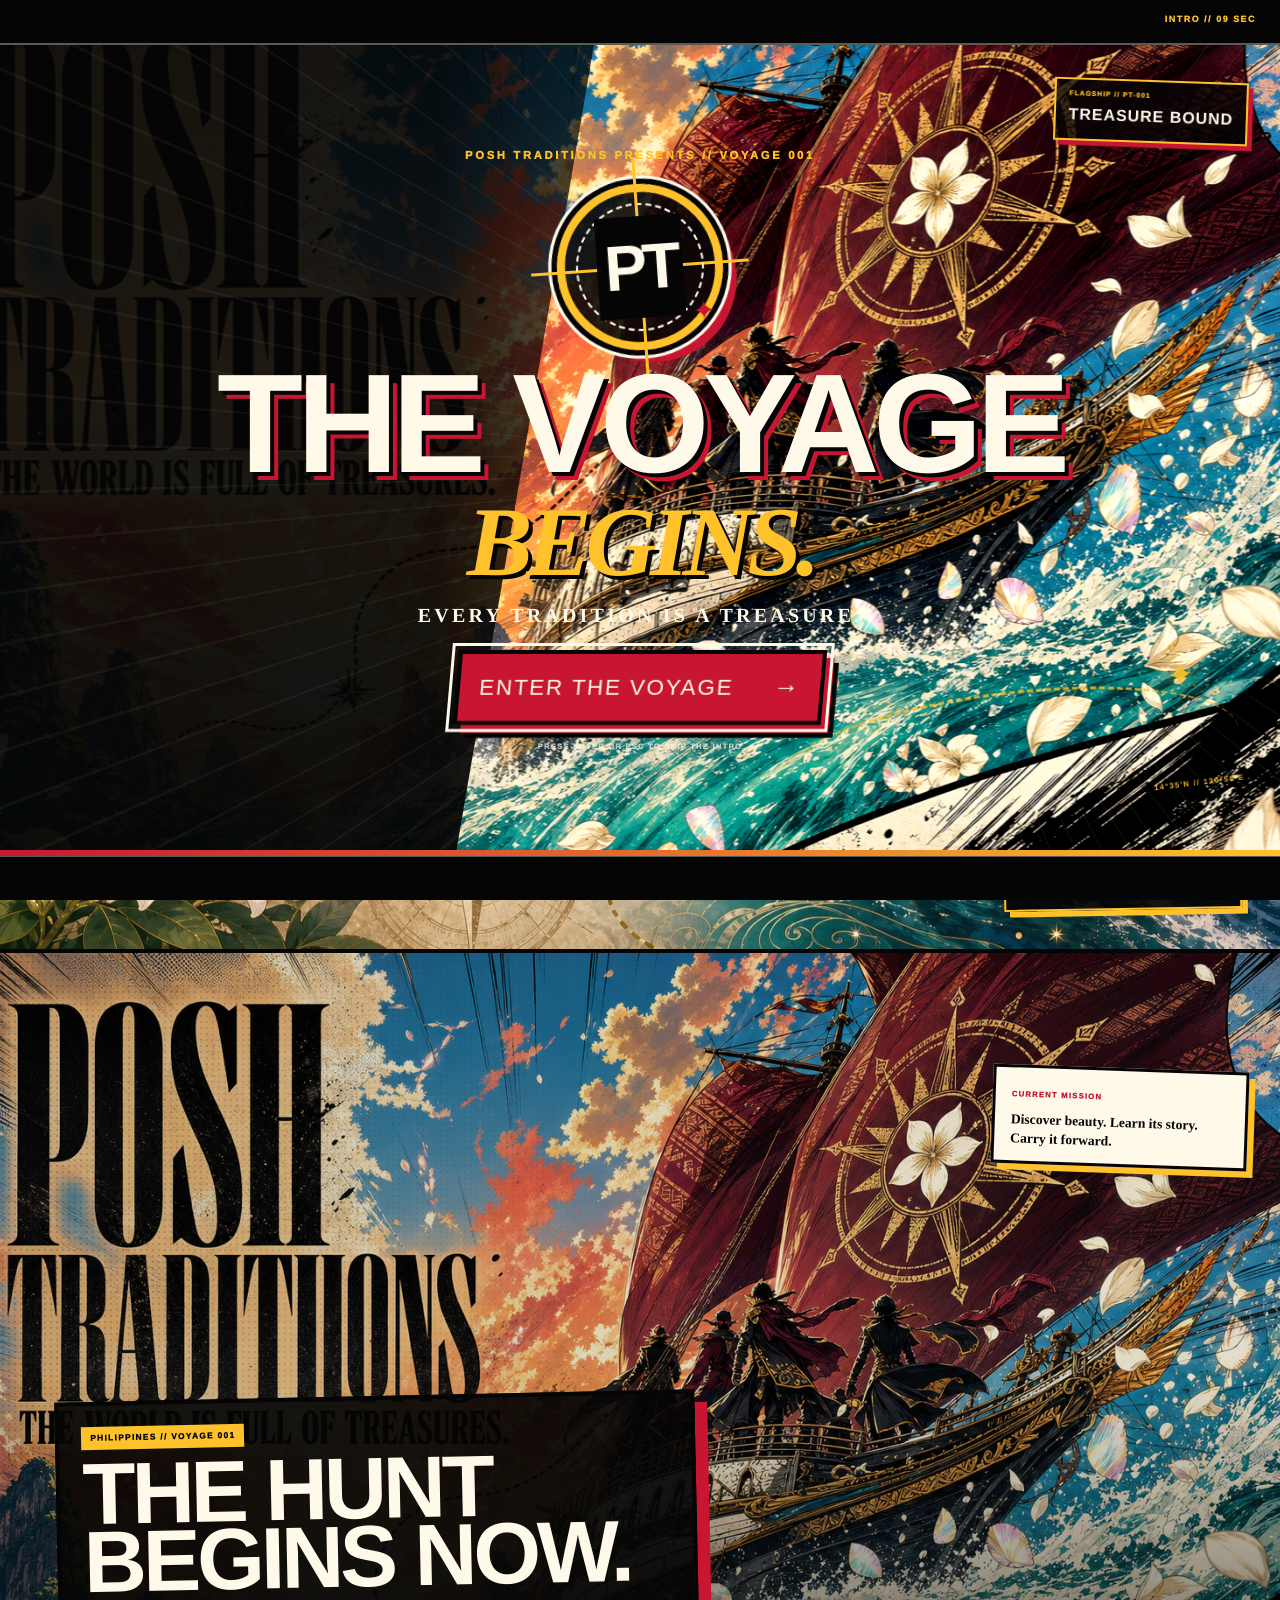
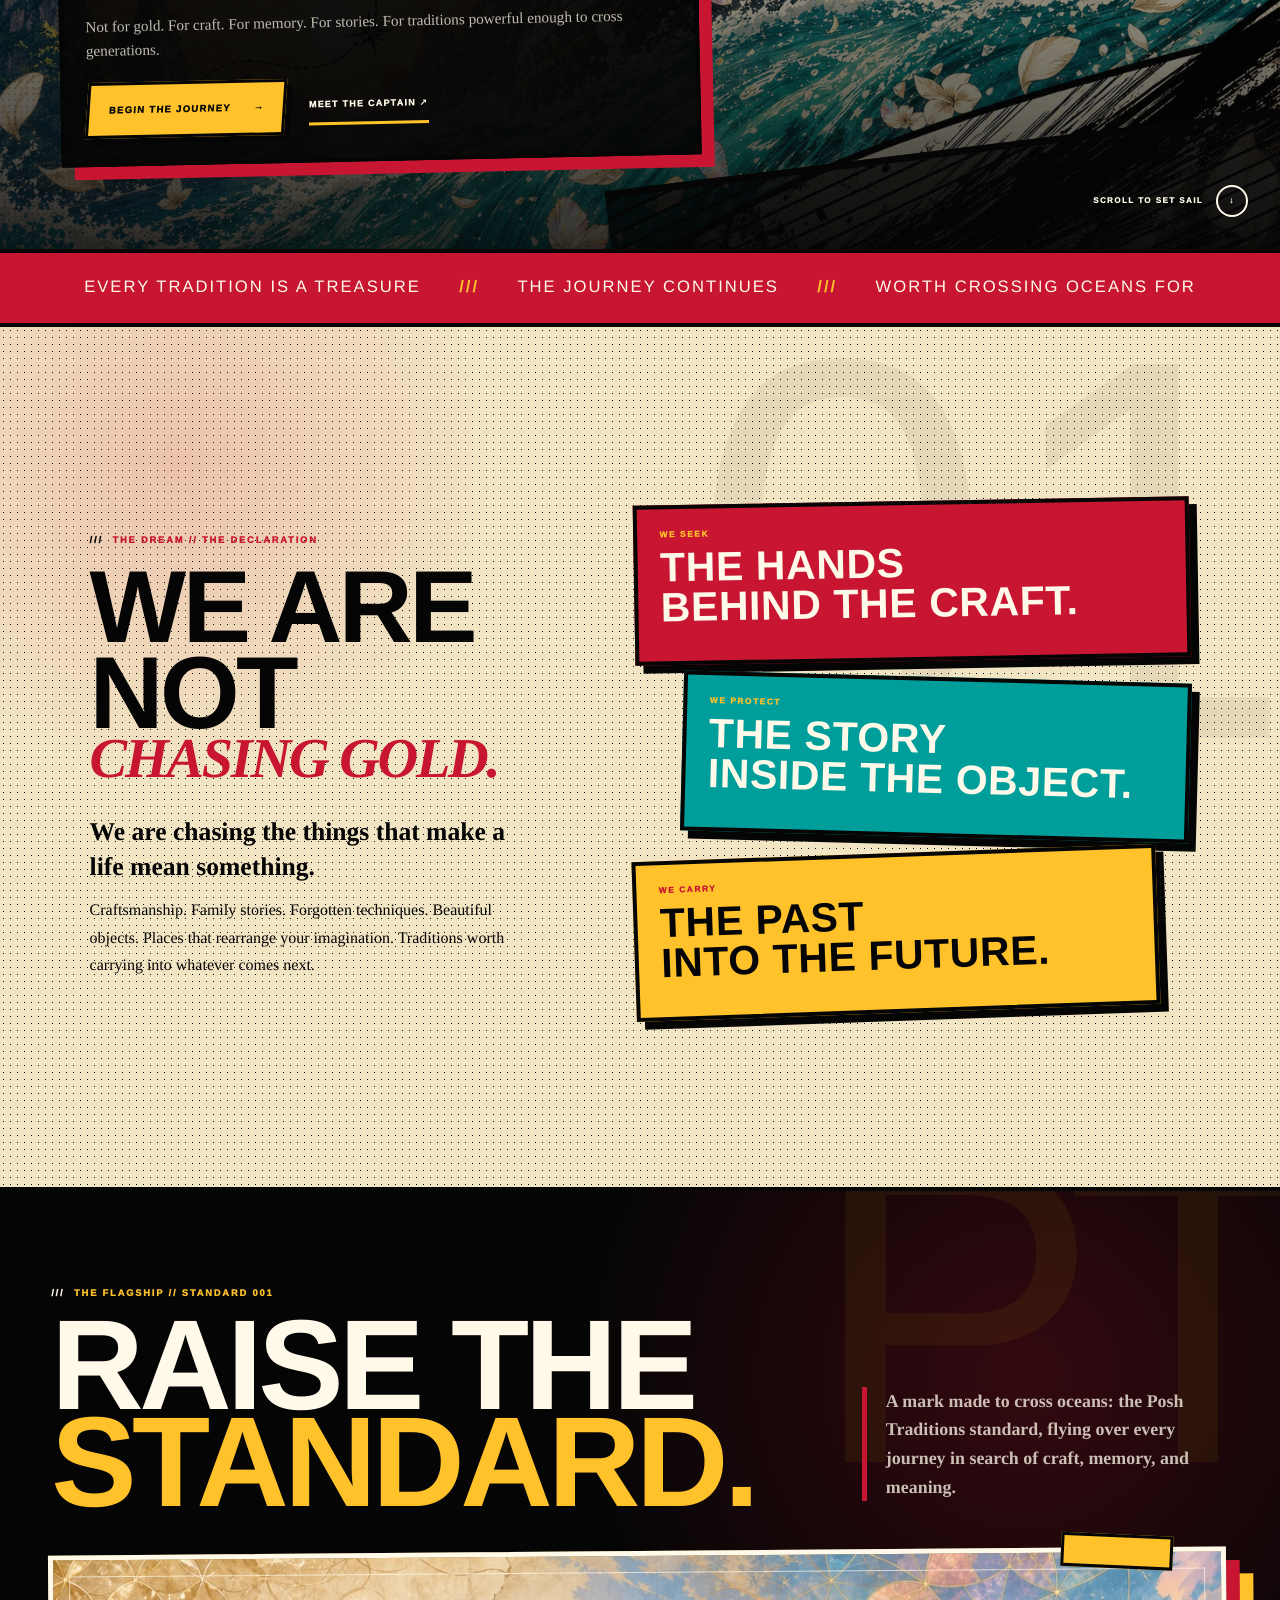
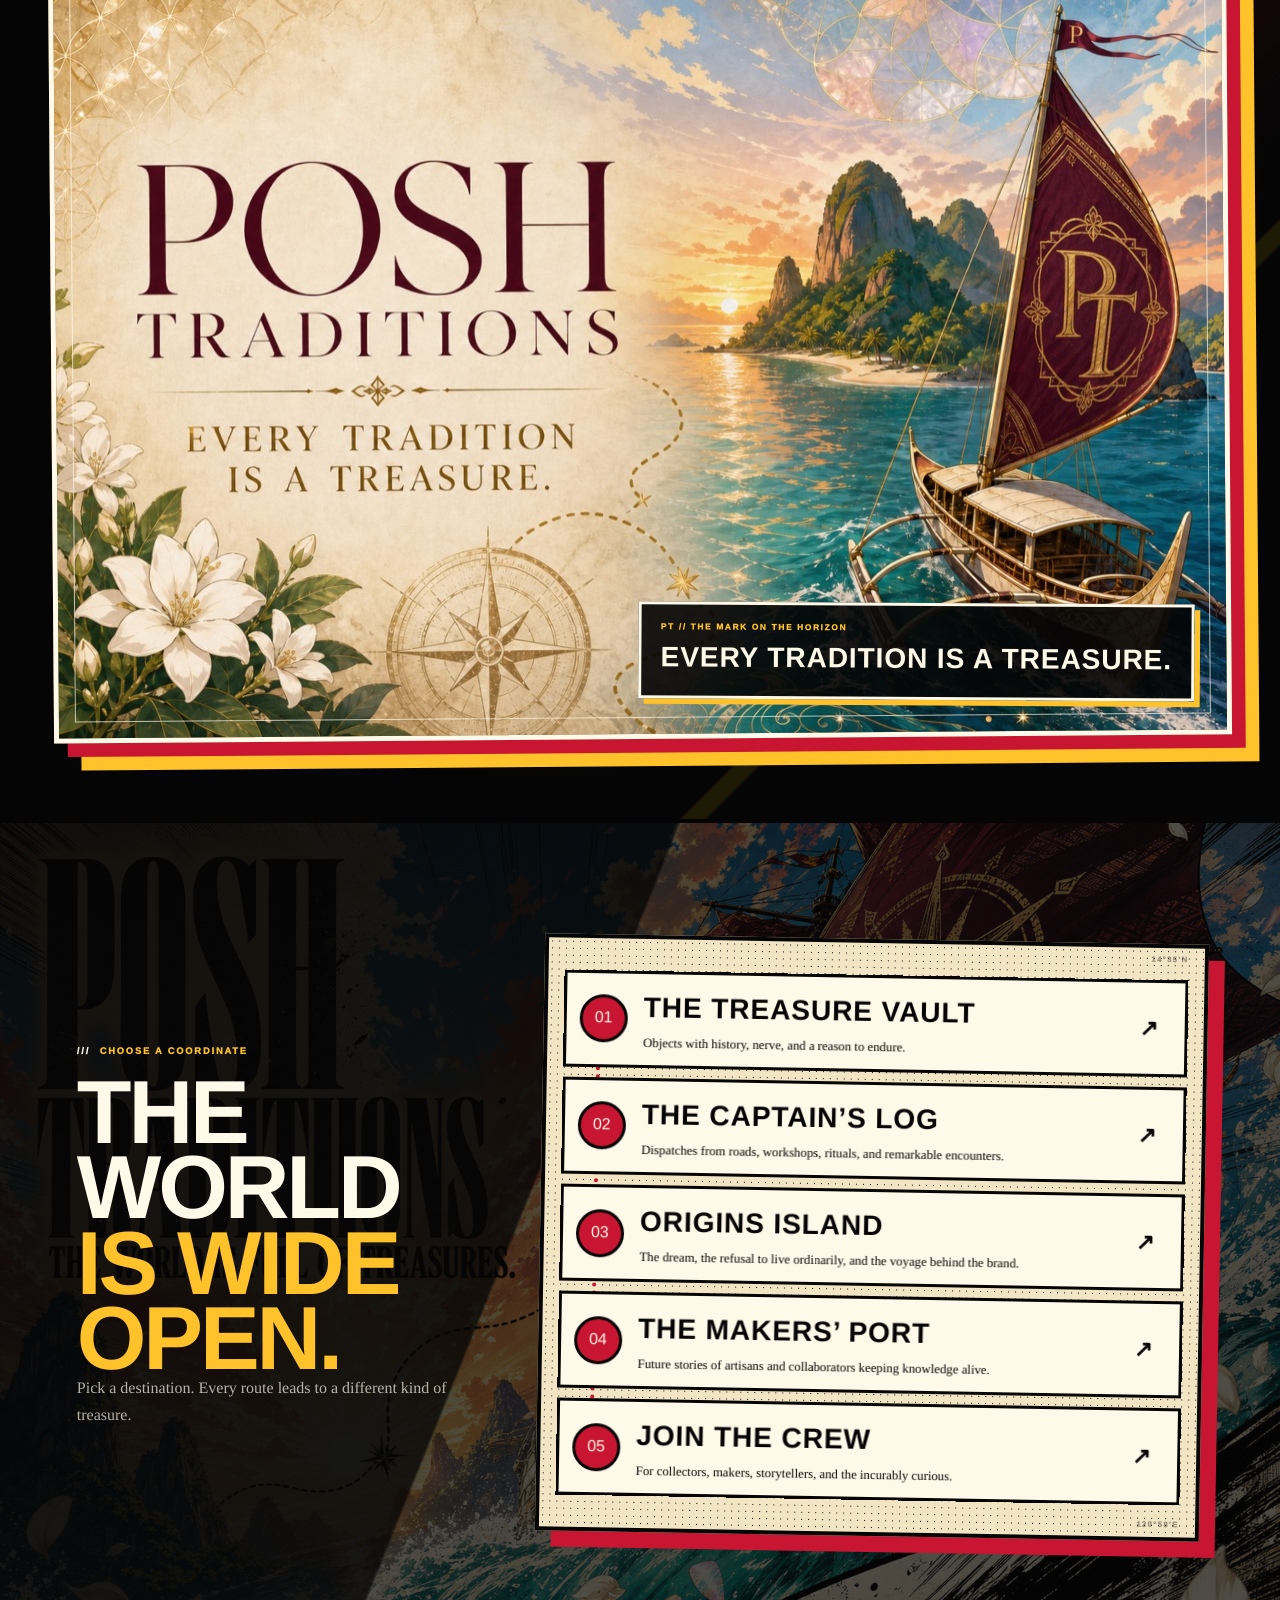
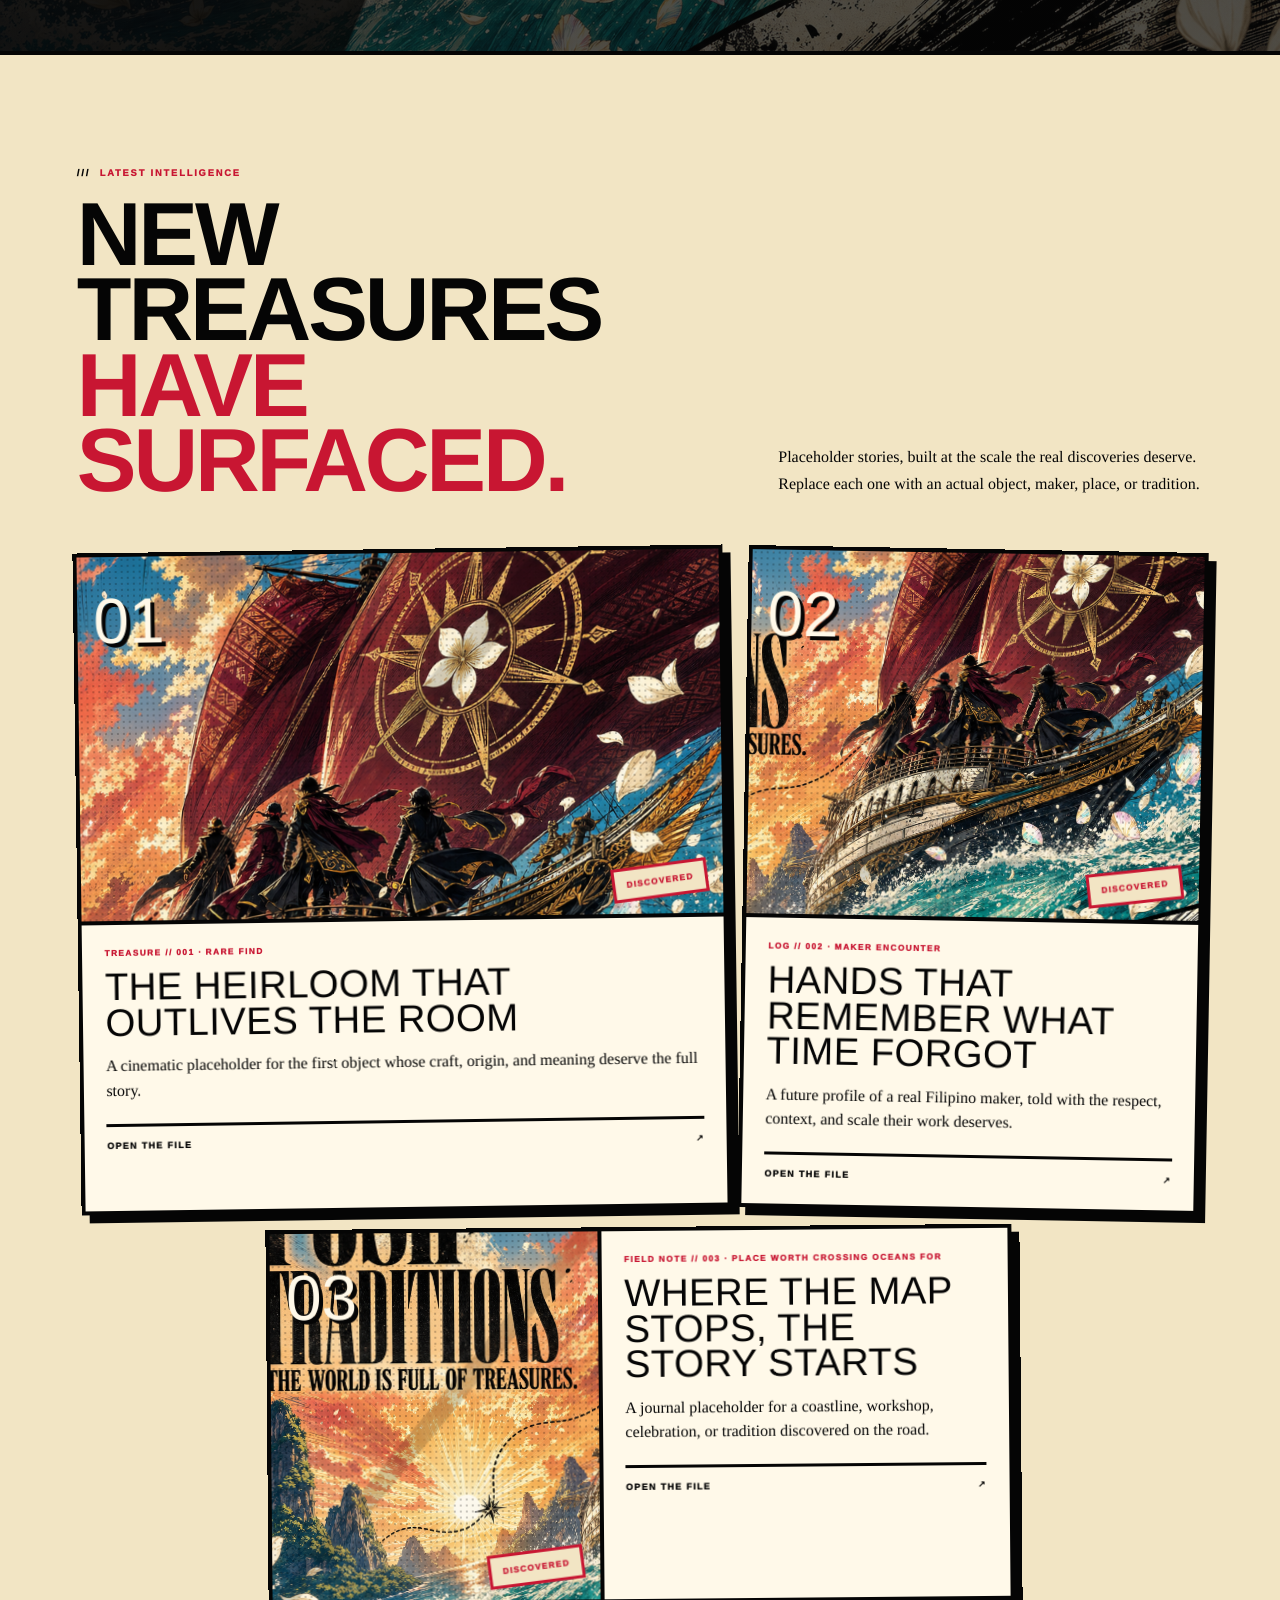
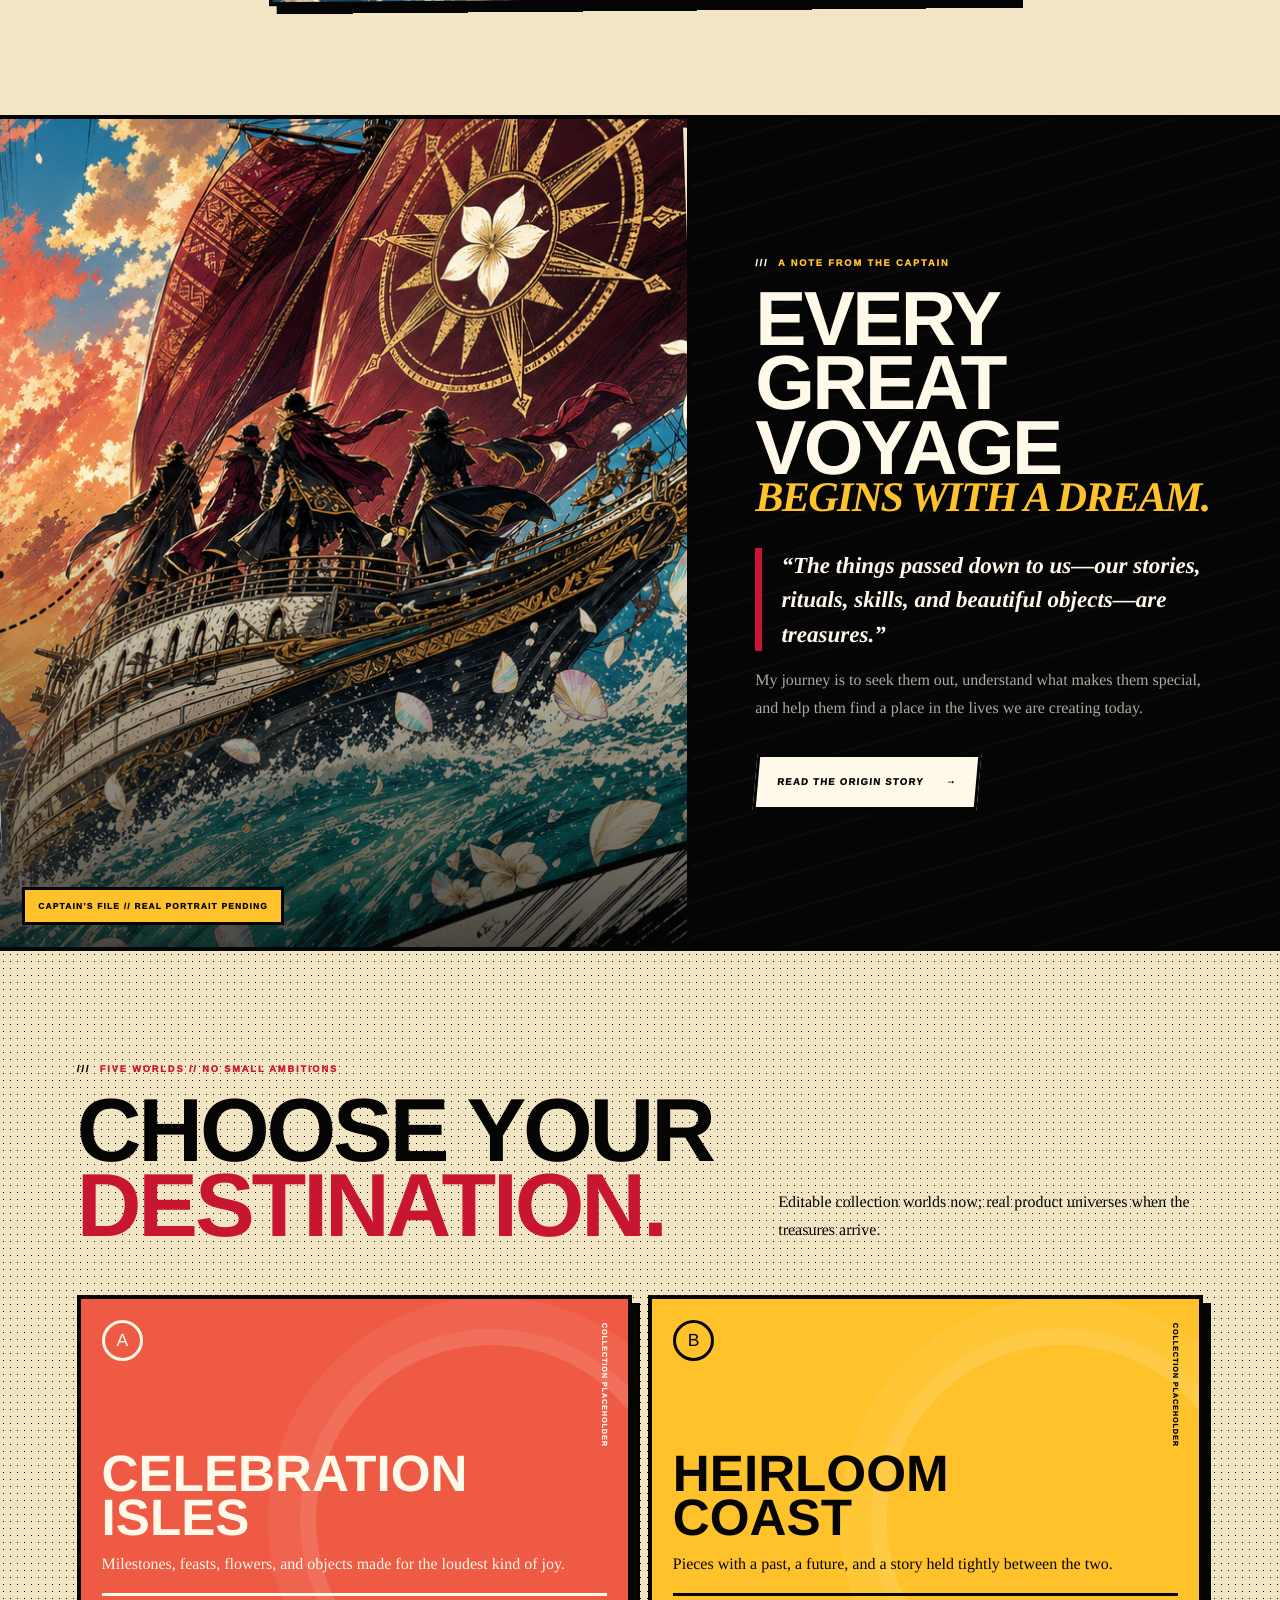
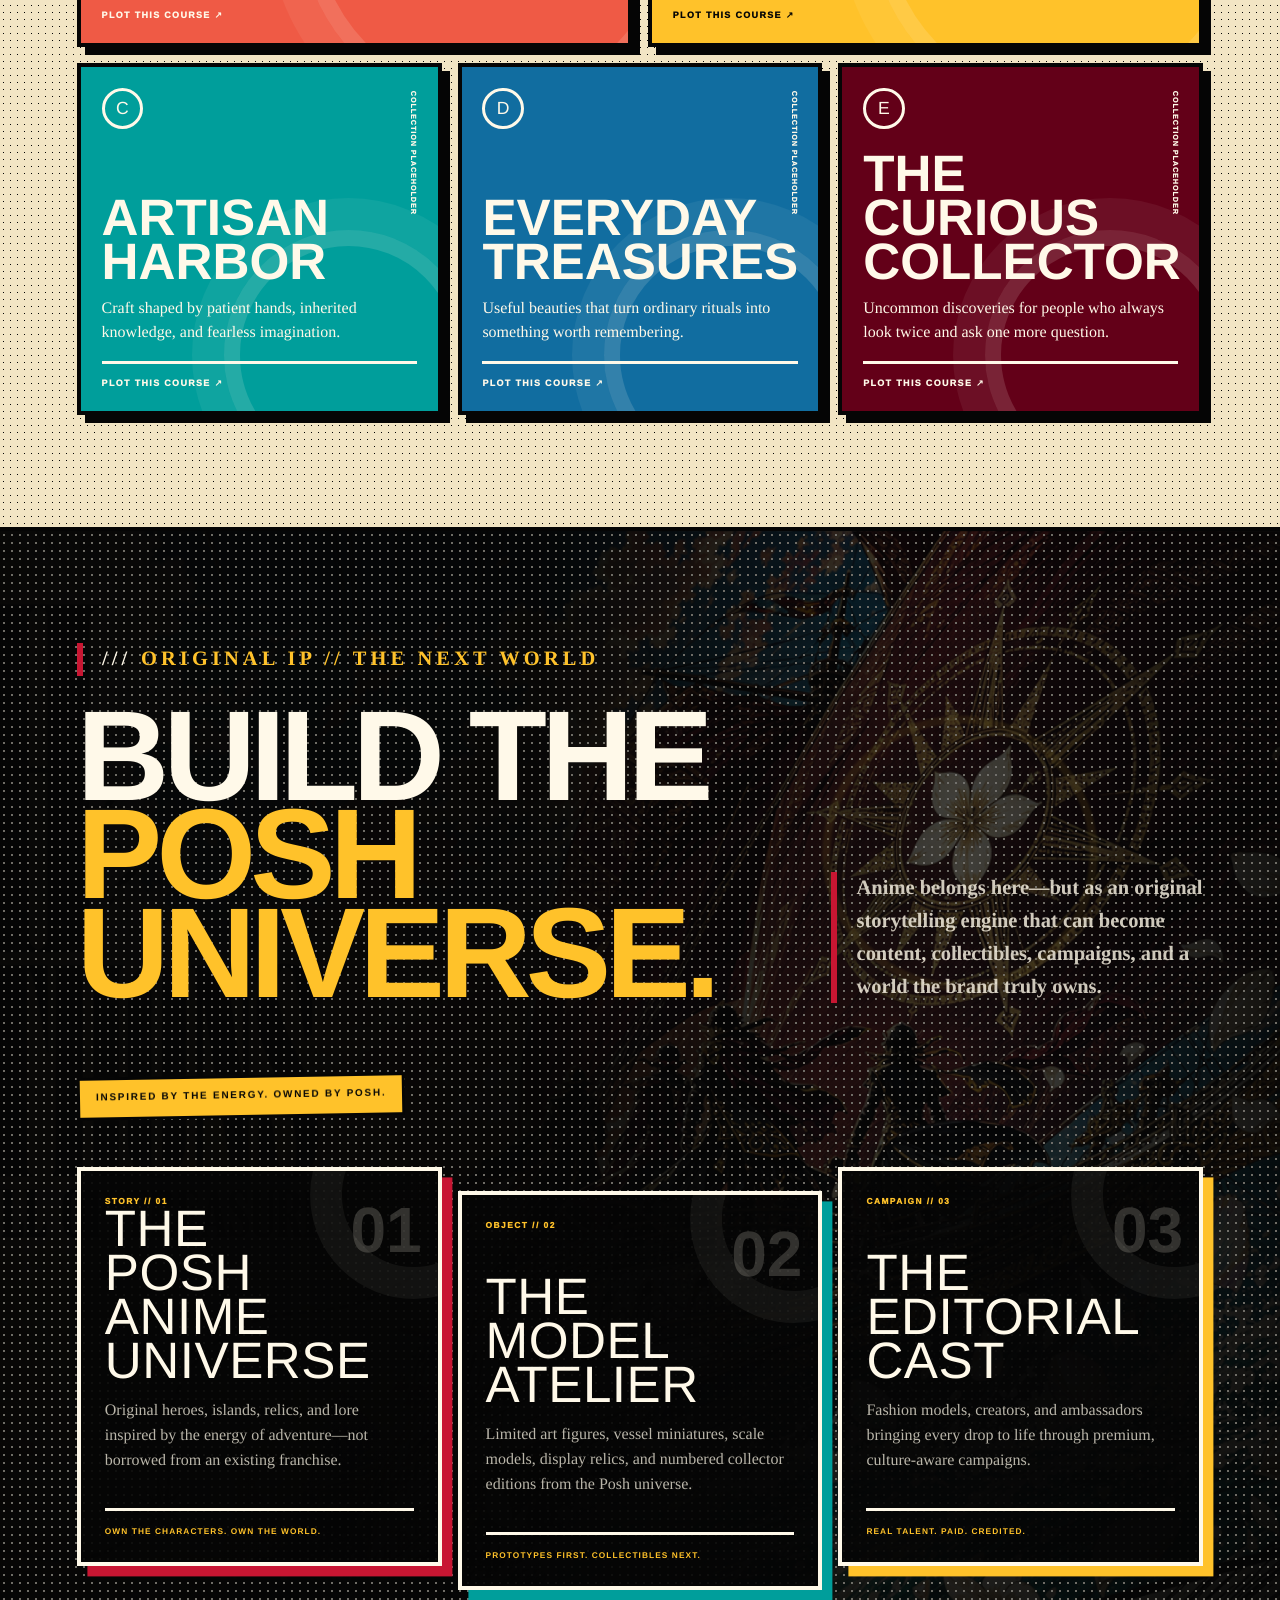
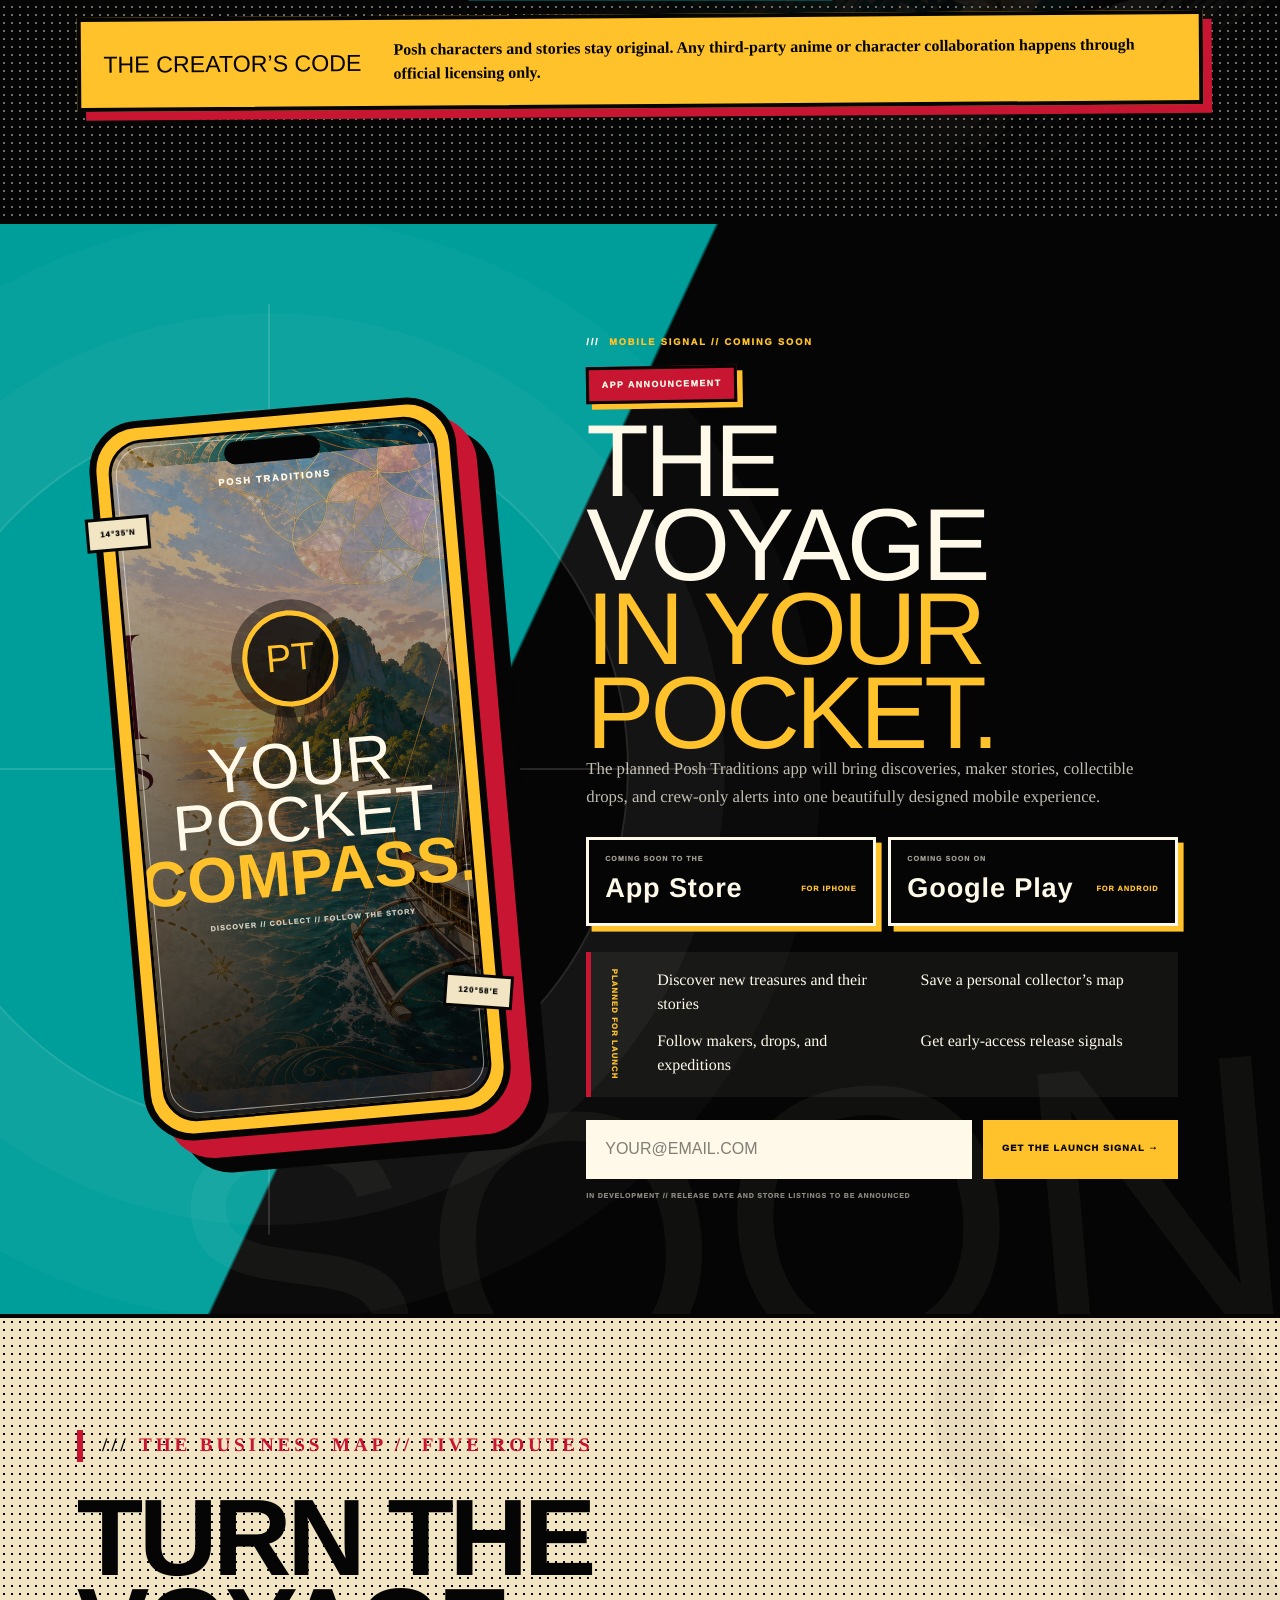
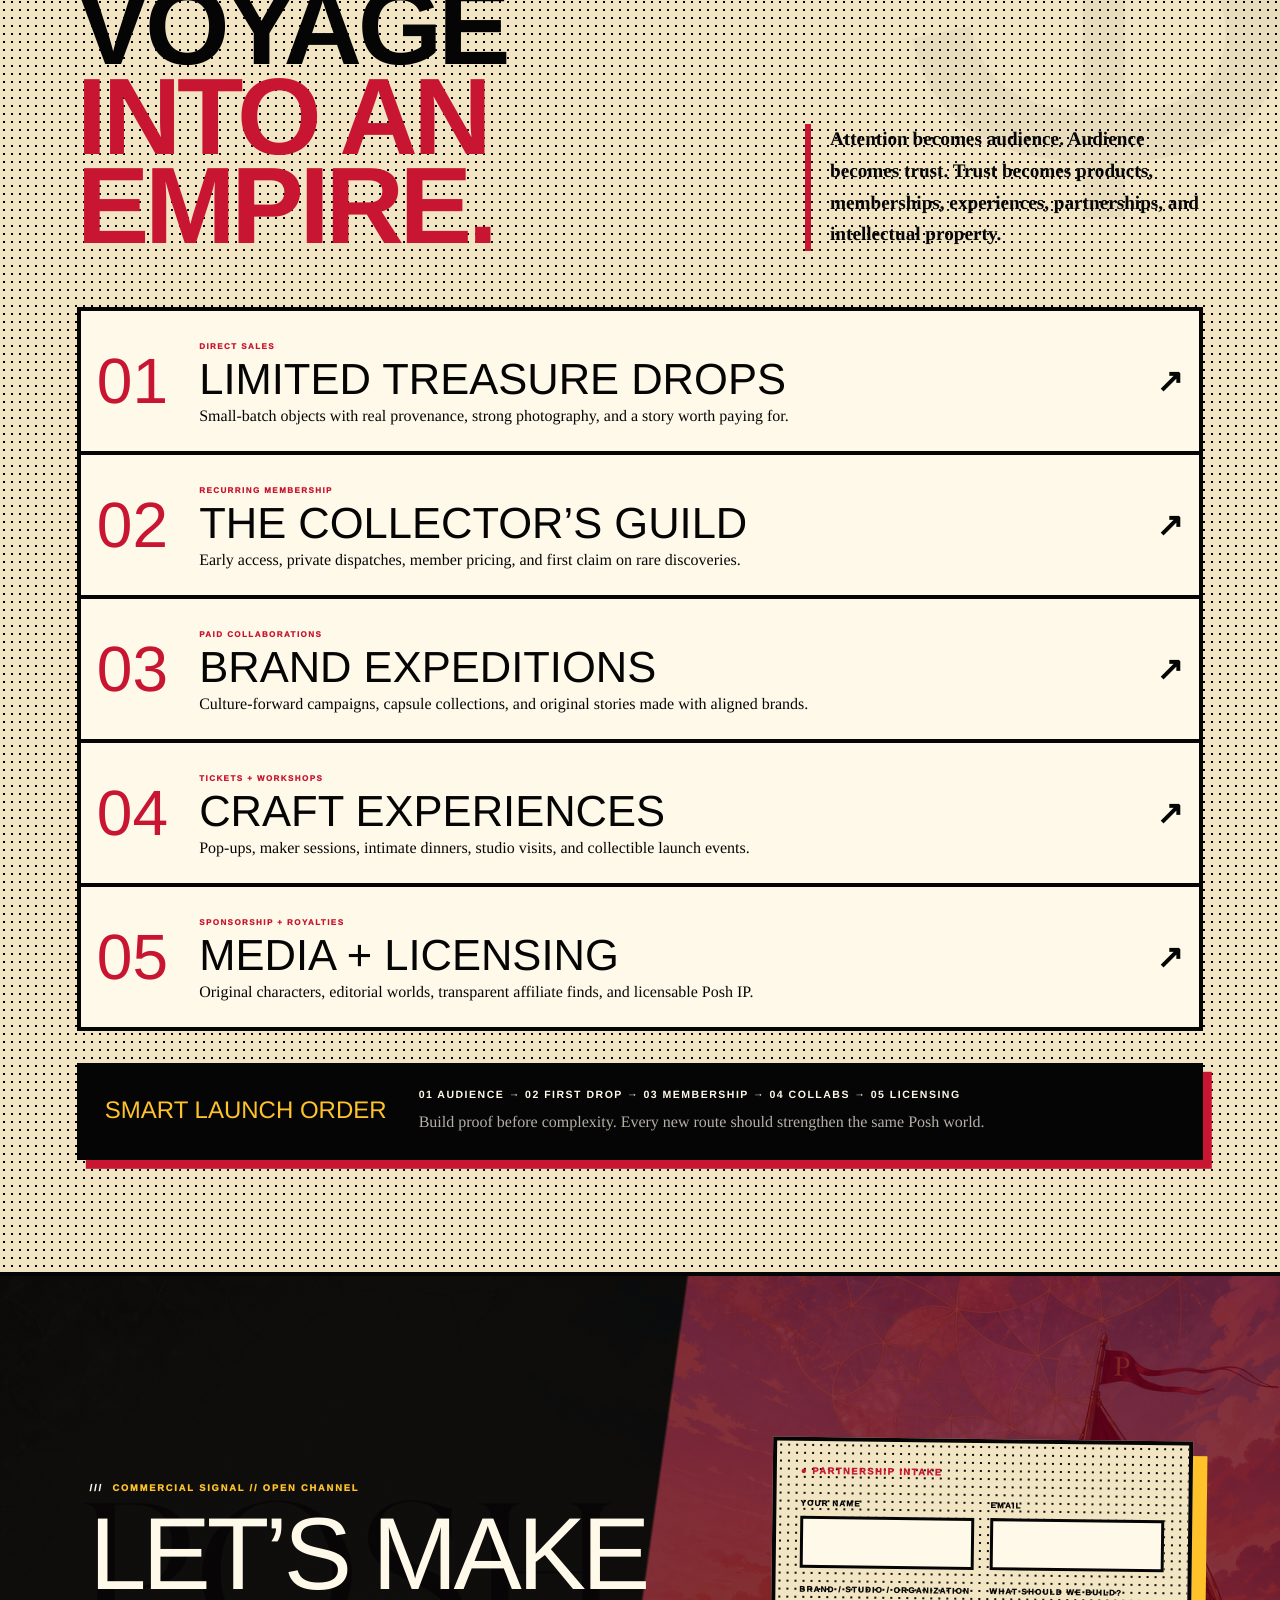
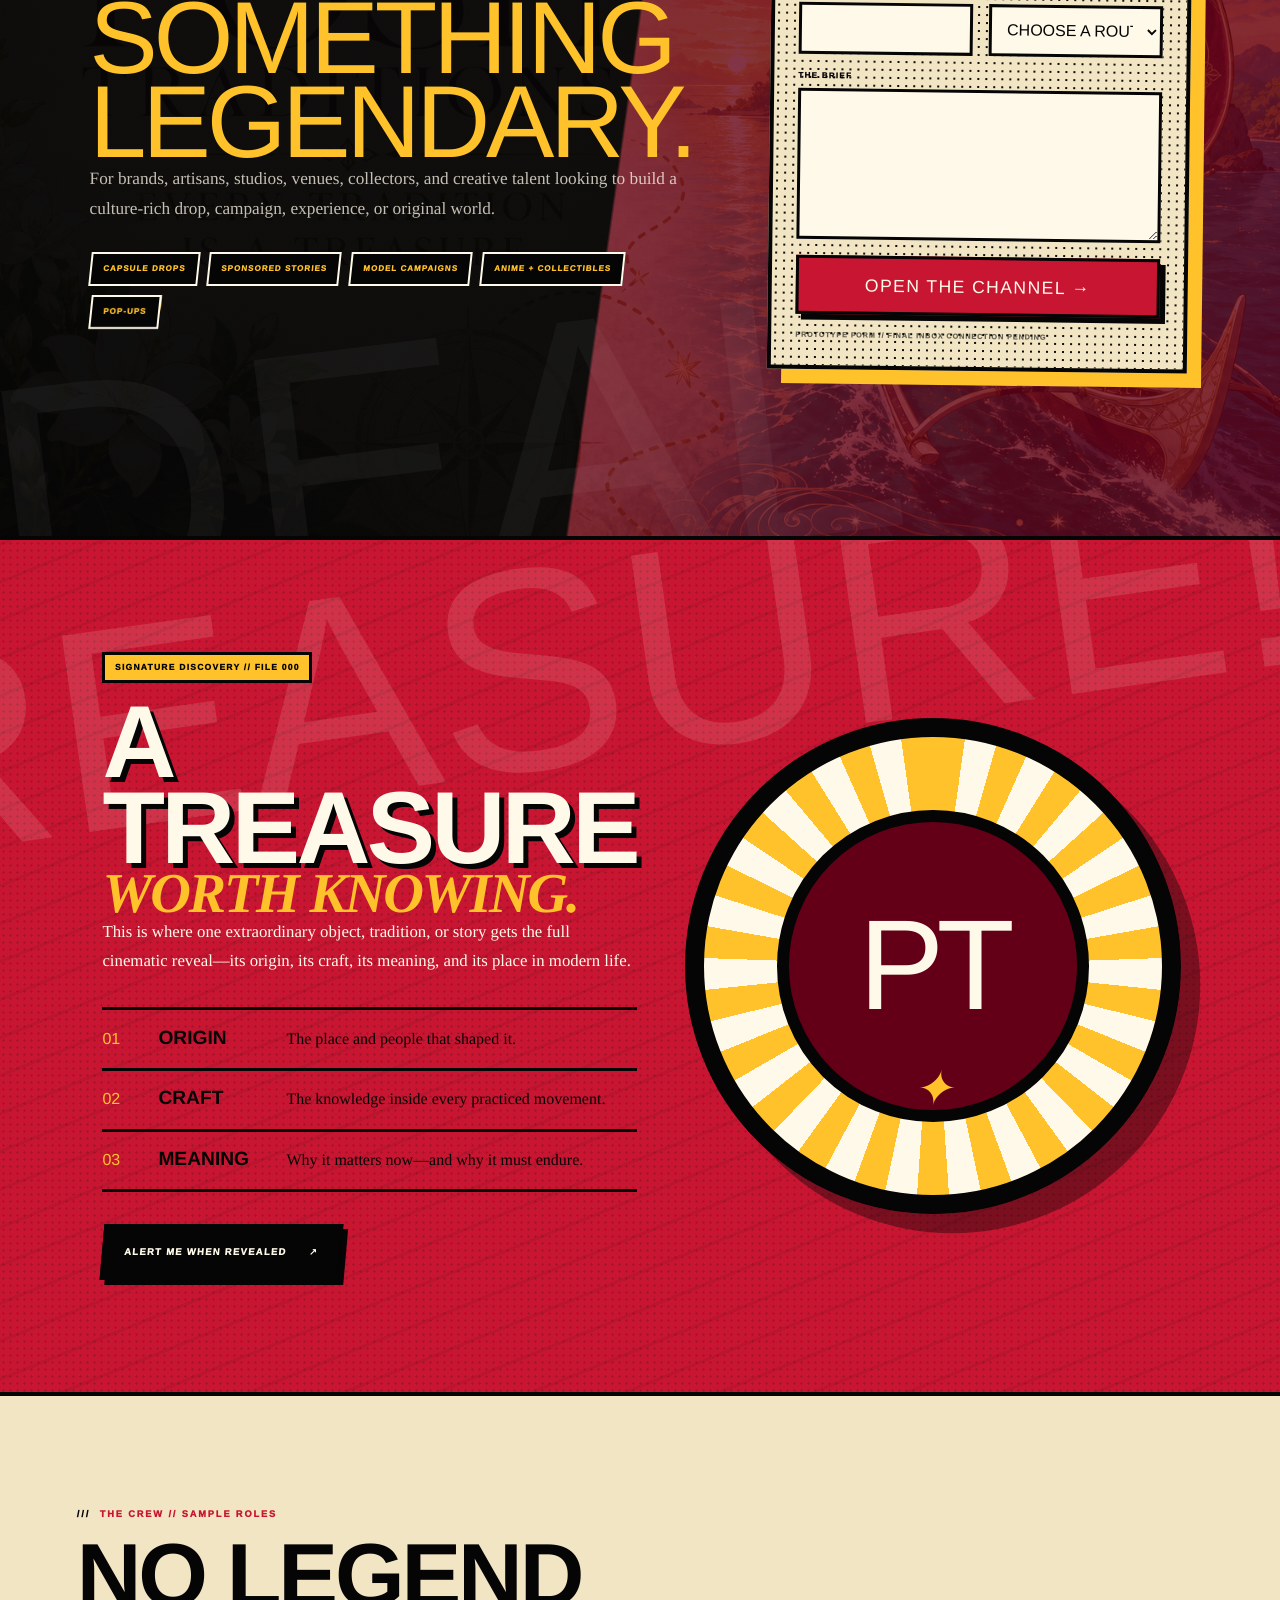
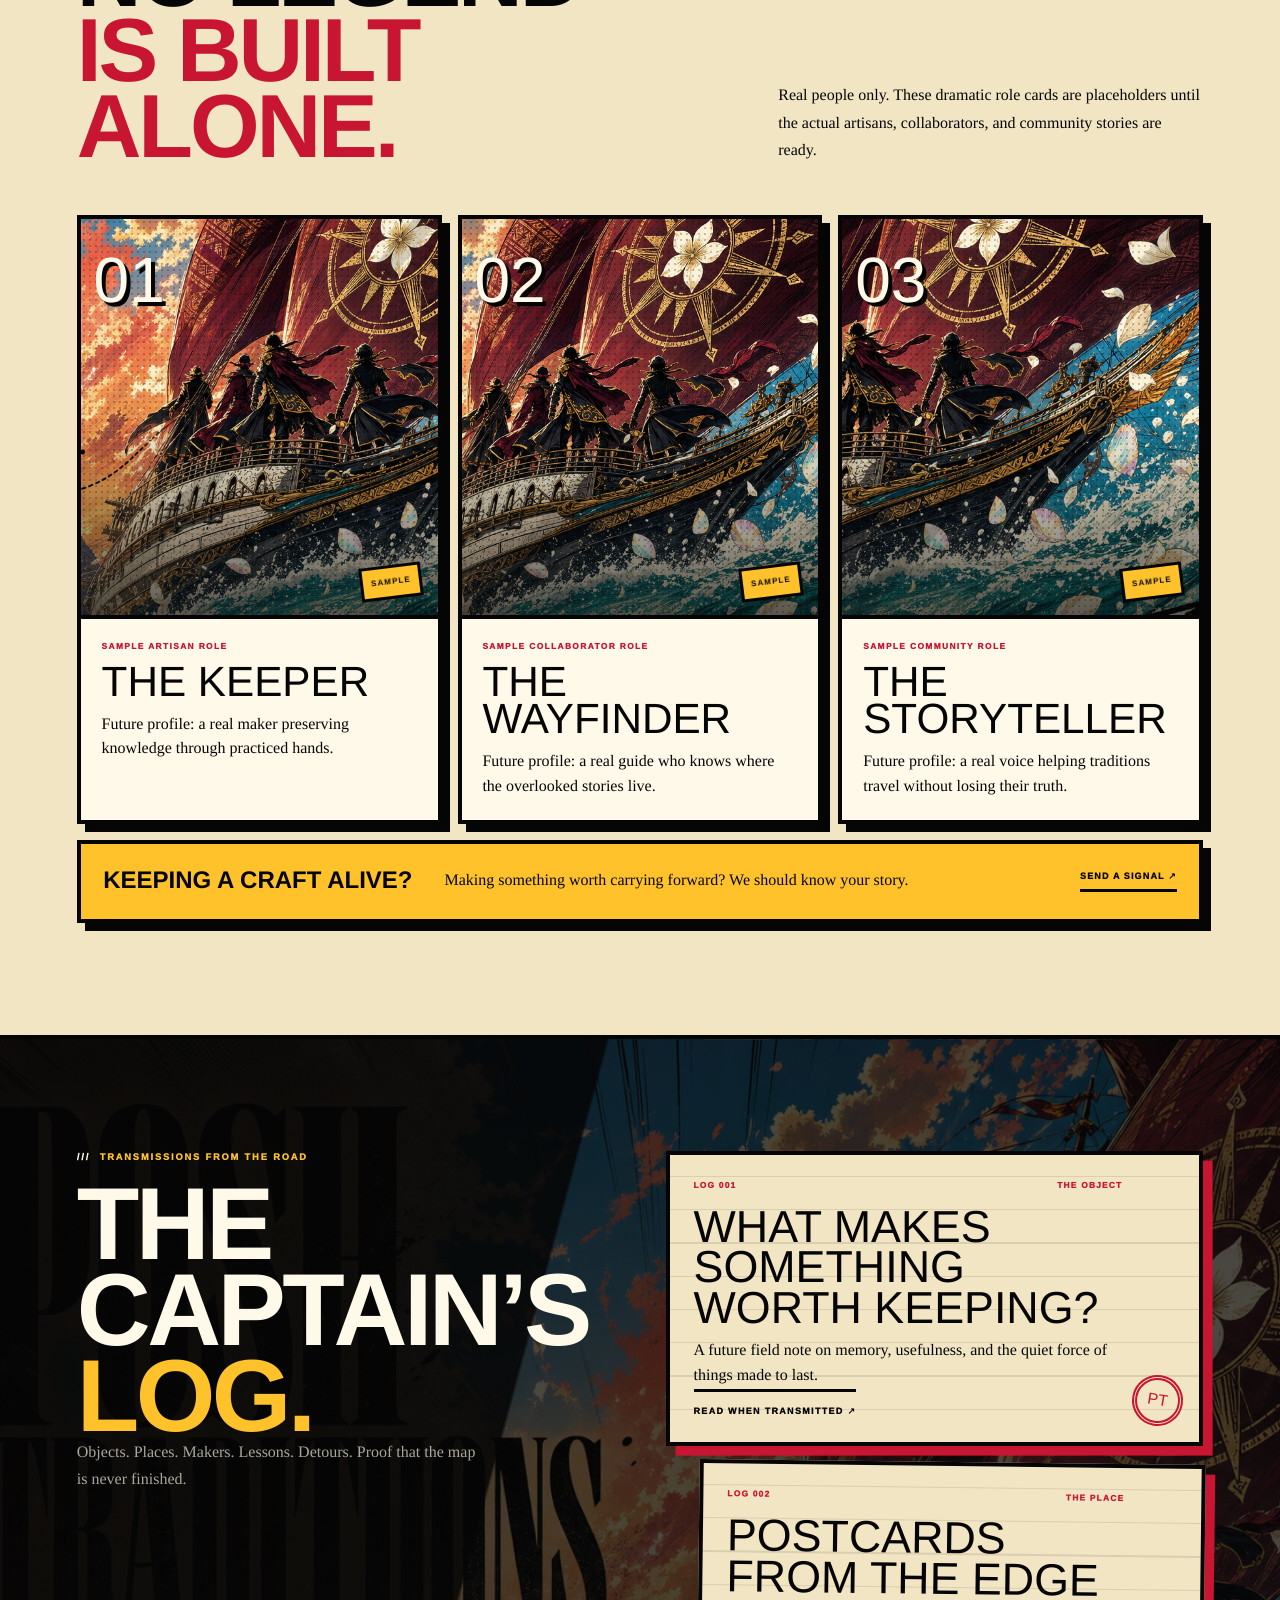
==== commit 1688c664: "Add the ship and treasure intro" ====
--- a/index.html
+++ b/index.html
@@ -1,2 +1,2 @@
-<!DOCTYPE html><html lang="en"><head><meta charSet="utf-8"/><meta name="viewport" content="width=device-width, initial-scale=1"/><link rel="preload" as="image" href="/hero-epic.png"/><link rel="preload" as="image" href="/posh-voyage-pt.jpg"/><link rel="stylesheet" href="/assets/index-Cnh1EUld.css" data-rsc-css-href="/assets/index-Cnh1EUld.css" data-precedence="vite-rsc/importer-resources"/><link rel="modulepreload" href="/assets/layout-segment-context-DcEzbHR6.js" crossorigin=""/><link rel="modulepreload" href="/assets/rolldown-runtime-S-ySWqyJ.js" crossorigin=""/><link rel="modulepreload" href="/assets/index-h1upXDDY.js" crossorigin=""/><link rel="modulepreload" href="/assets/framework-DjPHiq1u.js" crossorigin=""/><link rel="modulepreload" href="/assets/page-y9QFpHMv.js" crossorigin=""/><title>Posh Traditions — Every Tradition Is a Treasure</title><meta name="description" content="A Philippines-based voyage in search of remarkable craftsmanship, meaningful stories, and traditions worth carrying forward."/><meta property="og:title" content="Posh Traditions — Every Tradition Is a Treasure"/><meta property="og:description" content="The world is full of treasures. Let’s find them."/><meta property="og:type" content="website"/><meta property="og:image" content="https://poshtraditions.github.io/posh-voyage-pt.jpg"/><meta property="og:image:width" content="1280"/><meta property="og:image:height" content="853"/><meta property="og:image:alt" content="Posh Traditions flagship sailing toward a tropical horizon"/><meta name="twitter:card" content="summary_large_image"/><meta name="twitter:title" content="Posh Traditions — Every Tradition Is a Treasure"/><meta name="twitter:description" content="The world is full of treasures. Let’s find them."/><meta name="twitter:image" content="https://poshtraditions.github.io/posh-voyage-pt.jpg"/><script>self.__VINEXT_RSC_PARAMS__={}</script><script>self.__VINEXT_RSC_NAV__={"pathname":"/","searchParams":[]}</script><link rel="modulepreload" href="/assets/index-h1upXDDY.js" />
-</head><body><main class="epic-site"><section class="voyage-intro" role="dialog" aria-modal="true" aria-labelledby="voyage-intro-title"><div class="intro-art" aria-hidden="true"><img class="intro-key-art" src="/hero-epic.png" alt=""/><img class="intro-flag-art" src="/posh-voyage-pt.jpg" alt=""/><div class="intro-ink"></div><div class="intro-speed-lines"></div></div><div class="intro-hud"><span class="intro-presents">POSH TRADITIONS PRESENTS // VOYAGE 001</span><div class="intro-seal" aria-hidden="true"><i></i><b>PT</b><span>✦</span></div><h2 id="voyage-intro-title">THE VOYAGE<br/><em>BEGINS.</em></h2><p>EVERY TRADITION IS A TREASURE.</p><button type="button" autofocus="">ENTER THE VOYAGE <span>→</span></button><small>PRESS ENTER OR ESC TO SKIP THE INTRO</small></div><div class="intro-time" aria-hidden="true">INTRO // 09 SEC</div><div class="intro-progress" aria-hidden="true"><i></i></div></section><a class="skip-link" href="#main">Skip to the voyage</a><header class="epic-header"><a class="epic-brand" href="/" aria-label="Posh Traditions home"><span class="pt-mark" aria-hidden="true"><b>PT</b><i></i></span><span><strong>POSH TRADITIONS</strong><small>EVERY TRADITION IS A TREASURE</small></span></a><nav aria-label="Main navigation"><a href="#discoveries">Discoveries</a><a href="#universe">The Universe</a><a href="#app">The App</a><a href="#revenue">Business</a><a href="/about">Origin Story</a></nav><a class="header-signal" href="#partner">PARTNER WITH US <span>↗</span></a></header><div class="voyage-meter" aria-label="Voyage progress 0 percent"><span>VOYAGE</span><i><b style="width:0%"></b></i><strong>00<!-- -->%</strong></div><section class="flagship-opening" aria-label="The Posh Traditions flagship"><img src="/posh-voyage-pt.jpg" alt="Posh Traditions voyage artwork featuring a Philippine-inspired boat with a burgundy PT sail, tropical islands, sampaguita flowers, and the words Every Tradition Is a Treasure" fetchPriority="high"/><a href="#main"><span>FLAGSHIP // VOYAGE 001</span><strong>SET SAIL ↓</strong></a></section><section class="epic-hero" id="main"><img class="hero-key-art" src="/hero-epic.png" alt="An original crew aboard a Philippine-inspired sailing vessel charging over a towering wave toward a golden horizon" fetchPriority="high"/><div class="hero-shade" aria-hidden="true"></div><div class="hero-halftone" aria-hidden="true"></div><div class="hero-manga-slash" aria-hidden="true"></div><h1 class="sr-only">The world is full of treasures. Let’s find them.</h1><div class="hero-status"><span>PHILIPPINES // VOYAGE 001</span><strong>THE HUNT<br/>BEGINS NOW.</strong><p>Not for gold. For craft. For memory. For stories. For traditions powerful enough to cross generations.</p><div><a class="impact-button impact-yellow" href="#manifesto">BEGIN THE JOURNEY <b>→</b></a><a class="impact-link" href="/about">MEET THE CAPTAIN ↗</a></div></div><div class="hero-mission"><span>CURRENT MISSION</span><p>Discover beauty. Learn its story. Carry it forward.</p></div><a class="scroll-command" href="#manifesto">SCROLL TO SET SAIL <span>↓</span></a></section><div class="war-cry" aria-hidden="true"><span>EVERY TRADITION IS A TREASURE</span><b>///</b><span>THE JOURNEY CONTINUES</span><b>///</b><span>WORTH CROSSING OCEANS FOR</span></div><section class="manifesto" id="manifesto"><div class="manifesto-number" aria-hidden="true">01</div><div class="manifesto-copy"><p class="chapter-tag">THE DREAM // THE DECLARATION</p><h2>WE ARE NOT<em>CHASING GOLD.</em></h2><p class="manifesto-lead">We are chasing the things that make a life mean something.</p><p>Craftsmanship. Family stories. Forgotten techniques. Beautiful objects. Places that rearrange your imagination. Traditions worth carrying into whatever comes next.</p></div><div class="manifesto-panels" aria-label="What Posh Traditions seeks"><article class="shout-panel panel-red"><span>WE SEEK</span><strong>THE HANDS<br/>BEHIND THE CRAFT.</strong></article><article class="shout-panel panel-teal"><span>WE PROTECT</span><strong>THE STORY<br/>INSIDE THE OBJECT.</strong></article><article class="shout-panel panel-gold"><span>WE CARRY</span><strong>THE PAST<br/>INTO THE FUTURE.</strong></article></div></section><section class="flagship-standard" id="standard"><div class="standard-intro"><div><p class="chapter-tag light">THE FLAGSHIP // STANDARD 001</p><h2>RAISE THE<br/><span>STANDARD.</span></h2></div><p>A mark made to cross oceans: the Posh Traditions standard, flying over every journey in search of craft, memory, and meaning.</p></div><figure class="standard-art"><img src="/posh-voyage-pt.jpg" alt="An elegant Posh Traditions voyage poster with a Philippine-inspired boat carrying a burgundy sail emblazoned with a gold PT monogram" loading="lazy"/><figcaption><span>PT // THE MARK ON THE HORIZON</span><strong>EVERY TRADITION IS A TREASURE.</strong></figcaption></figure></section><section class="world-map" id="map"><div class="world-map-intro"><p class="chapter-tag light">CHOOSE A COORDINATE</p><h2>THE WORLD<br/><span>IS WIDE OPEN.</span></h2><p>Pick a destination. Every route leads to a different kind of treasure.</p></div><div class="route-board"><div class="route-line" aria-hidden="true"></div><a class="route-stop" href="#discoveries"><span>01</span><div><strong>THE TREASURE VAULT</strong><small>Objects with history, nerve, and a reason to endure.</small></div><b>↗</b></a><a class="route-stop" href="#log"><span>02</span><div><strong>THE CAPTAIN’S LOG</strong><small>Dispatches from roads, workshops, rituals, and remarkable encounters.</small></div><b>↗</b></a><a class="route-stop" href="/about"><span>03</span><div><strong>ORIGINS ISLAND</strong><small>The dream, the refusal to live ordinarily, and the voyage behind the brand.</small></div><b>↗</b></a><a class="route-stop" href="#crew"><span>04</span><div><strong>THE MAKERS’ PORT</strong><small>Future stories of artisans and collaborators keeping knowledge alive.</small></div><b>↗</b></a><a class="route-stop" href="#join"><span>05</span><div><strong>JOIN THE CREW</strong><small>For collectors, makers, storytellers, and the incurably curious.</small></div><b>↗</b></a><span class="route-coordinate coordinate-one">14°35&#x27;N</span><span class="route-coordinate coordinate-two">120°58&#x27;E</span></div></section><section class="discoveries-epic" id="discoveries"><div class="section-impact-heading"><div><p class="chapter-tag">LATEST INTELLIGENCE</p><h2>NEW TREASURES<br/><span>HAVE SURFACED.</span></h2></div><p>Placeholder stories, built at the scale the real discoveries deserve. Replace each one with an actual object, maker, place, or tradition.</p></div><div class="discovery-panels"><article class="discovery-panel crop-sail"><div class="discovery-image"><span class="panel-index">0<!-- -->1</span><span class="found-stamp">DISCOVERED</span></div><div class="discovery-text"><p>TREASURE // 001<!-- --> · <!-- -->RARE FIND</p><h3>THE HEIRLOOM THAT OUTLIVES THE ROOM</h3><span>A cinematic placeholder for the first object whose craft, origin, and meaning deserve the full story.</span><a href="#featured">OPEN THE FILE <b>↗</b></a></div></article><article class="discovery-panel crop-crew"><div class="discovery-image"><span class="panel-index">0<!-- -->2</span><span class="found-stamp">DISCOVERED</span></div><div class="discovery-text"><p>LOG // 002<!-- --> · <!-- -->MAKER ENCOUNTER</p><h3>HANDS THAT REMEMBER WHAT TIME FORGOT</h3><span>A future profile of a real Filipino maker, told with the respect, context, and scale their work deserves.</span><a href="#featured">OPEN THE FILE <b>↗</b></a></div></article><article class="discovery-panel crop-islands"><div class="discovery-image"><span class="panel-index">0<!-- -->3</span><span class="found-stamp">DISCOVERED</span></div><div class="discovery-text"><p>FIELD NOTE // 003<!-- --> · <!-- -->PLACE WORTH CROSSING OCEANS FOR</p><h3>WHERE THE MAP STOPS, THE STORY STARTS</h3><span>A journal placeholder for a coastline, workshop, celebration, or tradition discovered on the road.</span><a href="#featured">OPEN THE FILE <b>↗</b></a></div></article></div></section><section class="captain-dream"><div class="dream-art" aria-label="Dramatic crop of the voyage key artwork"><span>CAPTAIN’S FILE // REAL PORTRAIT PENDING</span></div><div class="dream-testimony"><p class="chapter-tag light">A NOTE FROM THE CAPTAIN</p><h2>EVERY GREAT VOYAGE<br/><em>BEGINS WITH A DREAM.</em></h2><blockquote>“The things passed down to us—our stories, rituals, skills, and beautiful objects—are treasures.”</blockquote><p>My journey is to seek them out, understand what makes them special, and help them find a place in the lives we are creating today.</p><a class="impact-button impact-cream" href="/about">READ THE ORIGIN STORY <b>→</b></a></div></section><section class="collection-worlds" id="collections"><div class="section-impact-heading collection-heading"><div><p class="chapter-tag">FIVE WORLDS // NO SMALL AMBITIONS</p><h2>CHOOSE YOUR<br/><span>DESTINATION.</span></h2></div><p>Editable collection worlds now; real product universes when the treasures arrive.</p></div><div class="collection-grid"><article class="collection-block collection-coral"><span>A</span><strong>CELEBRATION ISLES</strong><p>Milestones, feasts, flowers, and objects made for the loudest kind of joy.</p><a href="#join">PLOT THIS COURSE ↗</a><small>COLLECTION PLACEHOLDER</small></article><article class="collection-block collection-gold"><span>B</span><strong>HEIRLOOM COAST</strong><p>Pieces with a past, a future, and a story held tightly between the two.</p><a href="#join">PLOT THIS COURSE ↗</a><small>COLLECTION PLACEHOLDER</small></article><article class="collection-block collection-teal"><span>C</span><strong>ARTISAN HARBOR</strong><p>Craft shaped by patient hands, inherited knowledge, and fearless imagination.</p><a href="#join">PLOT THIS COURSE ↗</a><small>COLLECTION PLACEHOLDER</small></article><article class="collection-block collection-blue"><span>D</span><strong>EVERYDAY TREASURES</strong><p>Useful beauties that turn ordinary rituals into something worth remembering.</p><a href="#join">PLOT THIS COURSE ↗</a><small>COLLECTION PLACEHOLDER</small></article><article class="collection-block collection-wine"><span>E</span><strong>THE CURIOUS COLLECTOR</strong><p>Uncommon discoveries for people who always look twice and ask one more question.</p><a href="#join">PLOT THIS COURSE ↗</a><small>COLLECTION PLACEHOLDER</small></article></div></section><section class="universe-economy" id="universe"><div class="universe-sky" aria-hidden="true"></div><div class="universe-heading"><p class="chapter-tag light">ORIGINAL IP // THE NEXT WORLD</p><h2>BUILD THE<br/><span>POSH UNIVERSE.</span></h2><p>Anime belongs here—but as an original storytelling engine that can become content, collectibles, campaigns, and a world the brand truly owns.</p><strong>INSPIRED BY THE ENERGY. OWNED BY POSH.</strong></div><div class="universe-tracks"><article><span>STORY // 01</span><b>0<!-- -->1</b><h3>THE POSH ANIME UNIVERSE</h3><p>Original heroes, islands, relics, and lore inspired by the energy of adventure—not borrowed from an existing franchise.</p><strong>OWN THE CHARACTERS. OWN THE WORLD.</strong></article><article><span>OBJECT // 02</span><b>0<!-- -->2</b><h3>THE MODEL ATELIER</h3><p>Limited art figures, vessel miniatures, scale models, display relics, and numbered collector editions from the Posh universe.</p><strong>PROTOTYPES FIRST. COLLECTIBLES NEXT.</strong></article><article><span>CAMPAIGN // 03</span><b>0<!-- -->3</b><h3>THE EDITORIAL CAST</h3><p>Fashion models, creators, and ambassadors bringing every drop to life through premium, culture-aware campaigns.</p><strong>REAL TALENT. PAID. CREDITED.</strong></article></div><div class="license-code"><span>THE CREATOR’S CODE</span><p>Posh characters and stories stay original. Any third-party anime or character collaboration happens through official licensing only.</p></div></section><section class="app-launch" id="app"><div class="app-radar" aria-hidden="true"></div><div class="app-device" aria-label="Preview of the planned Posh Traditions mobile app"><div class="phone-shell"><div class="phone-camera"></div><div class="phone-screen"><span>POSH TRADITIONS</span><div class="phone-mark">PT</div><p>YOUR POCKET<br/><strong>COMPASS.</strong></p><small>DISCOVER // COLLECT // FOLLOW THE STORY</small></div></div><span class="app-coordinate app-coordinate-one">14°35&#x27;N</span><span class="app-coordinate app-coordinate-two">120°58&#x27;E</span></div><div class="app-launch-copy"><p class="chapter-tag light">MOBILE SIGNAL // COMING SOON</p><span class="coming-stamp">APP ANNOUNCEMENT</span><h2>THE VOYAGE<br/><span>IN YOUR POCKET.</span></h2><p>The planned Posh Traditions app will bring discoveries, maker stories, collectible drops, and crew-only alerts into one beautifully designed mobile experience.</p><div class="platform-signals" aria-label="Planned mobile platforms"><div><small>COMING SOON TO THE</small><strong>App Store</strong><span>FOR IPHONE</span></div><div><small>COMING SOON ON</small><strong>Google Play</strong><span>FOR ANDROID</span></div></div><div class="app-features"><span>PLANNED FOR LAUNCH</span><ul><li>Discover new treasures and their stories</li><li>Save a personal collector’s map</li><li>Follow makers, drops, and expeditions</li><li>Get early-access release signals</li></ul></div><form class="app-waitlist"><label class="sr-only" for="app-email">Email address for app launch updates</label><input id="app-email" type="email" placeholder="YOUR@EMAIL.COM" required="" name="email"/><button type="submit">GET THE LAUNCH SIGNAL <b>→</b></button></form><small class="app-disclaimer">IN DEVELOPMENT // RELEASE DATE AND STORE LISTINGS TO BE ANNOUNCED</small></div></section><section class="revenue-engine" id="revenue"><div class="revenue-heading"><p class="chapter-tag">THE BUSINESS MAP // FIVE ROUTES</p><h2>TURN THE VOYAGE<br/><span>INTO AN EMPIRE.</span></h2><p>Attention becomes audience. Audience becomes trust. Trust becomes products, memberships, experiences, partnerships, and intellectual property.</p></div><div class="revenue-routes"><article><span>01</span><div><small>DIRECT SALES</small><h3>LIMITED TREASURE DROPS</h3><p>Small-batch objects with real provenance, strong photography, and a story worth paying for.</p></div><b>↗</b></article><article><span>02</span><div><small>RECURRING MEMBERSHIP</small><h3>THE COLLECTOR’S GUILD</h3><p>Early access, private dispatches, member pricing, and first claim on rare discoveries.</p></div><b>↗</b></article><article><span>03</span><div><small>PAID COLLABORATIONS</small><h3>BRAND EXPEDITIONS</h3><p>Culture-forward campaigns, capsule collections, and original stories made with aligned brands.</p></div><b>↗</b></article><article><span>04</span><div><small>TICKETS + WORKSHOPS</small><h3>CRAFT EXPERIENCES</h3><p>Pop-ups, maker sessions, intimate dinners, studio visits, and collectible launch events.</p></div><b>↗</b></article><article><span>05</span><div><small>SPONSORSHIP + ROYALTIES</small><h3>MEDIA + LICENSING</h3><p>Original characters, editorial worlds, transparent affiliate finds, and licensable Posh IP.</p></div><b>↗</b></article></div><div class="launch-order"><span>SMART LAUNCH ORDER</span><strong>01 AUDIENCE → 02 FIRST DROP → 03 MEMBERSHIP → 04 COLLABS → 05 LICENSING</strong><p>Build proof before complexity. Every new route should strengthen the same Posh world.</p></div></section><section class="partner-deck" id="partner"><div class="partner-copy"><p class="chapter-tag light">COMMERCIAL SIGNAL // OPEN CHANNEL</p><h2>LET’S MAKE<br/><span>SOMETHING LEGENDARY.</span></h2><p>For brands, artisans, studios, venues, collectors, and creative talent looking to build a culture-rich drop, campaign, experience, or original world.</p><div class="partner-types" aria-label="Partnership types"><span>CAPSULE DROPS</span><span>SPONSORED STORIES</span><span>MODEL CAMPAIGNS</span><span>ANIME + COLLECTIBLES</span><span>POP-UPS</span></div></div><div class="partner-form-shell"><span class="signal-live">● PARTNERSHIP INTAKE</span><form><label><span>YOUR NAME</span><input autoComplete="name" required="" name="name"/></label><label><span>EMAIL</span><input type="email" autoComplete="email" required="" name="email"/></label><label><span>BRAND / STUDIO / ORGANIZATION</span><input autoComplete="organization" required="" name="organization"/></label><label><span>WHAT SHOULD WE BUILD?</span><select name="partnership" required=""><option value="" disabled="" selected="">CHOOSE A ROUTE</option><option>CAPSULE DROP</option><option>SPONSORED STORY OR CAMPAIGN</option><option>ANIME / ORIGINAL IP COLLABORATION</option><option>COLLECTIBLE OR SCALE MODEL</option><option>FASHION / EDITORIAL MODEL CAMPAIGN</option><option>POP-UP OR CULTURAL EXPERIENCE</option></select></label><label class="partner-brief"><span>THE BRIEF</span><textarea name="brief" rows="5" required=""></textarea></label><button type="submit">OPEN THE CHANNEL <b>→</b></button></form><small>PROTOTYPE FORM // FINAL INBOX CONNECTION PENDING</small></div></section><section class="featured-reveal" id="featured"><div class="featured-scream" aria-hidden="true">TREASURE!</div><div class="featured-core"><span class="featured-code">SIGNATURE DISCOVERY // FILE 000</span><h2>A TREASURE<br/><em>WORTH KNOWING.</em></h2><p>This is where one extraordinary object, tradition, or story gets the full cinematic reveal—its origin, its craft, its meaning, and its place in modern life.</p><div class="featured-facts"><div><span>01</span><strong>ORIGIN</strong><p>The place and people that shaped it.</p></div><div><span>02</span><strong>CRAFT</strong><p>The knowledge inside every practiced movement.</p></div><div><span>03</span><strong>MEANING</strong><p>Why it matters now—and why it must endure.</p></div></div><a class="impact-button impact-black" href="#join">ALERT ME WHEN REVEALED <b>↗</b></a></div><div class="featured-emblem" aria-hidden="true"><span>PT</span><i>✦</i></div></section><section class="crew-epic" id="crew"><div class="section-impact-heading"><div><p class="chapter-tag">THE CREW // SAMPLE ROLES</p><h2>NO LEGEND<br/><span>IS BUILT ALONE.</span></h2></div><p>Real people only. These dramatic role cards are placeholders until the actual artisans, collaborators, and community stories are ready.</p></div><div class="crew-panels"><article class="crew-panel"><div class="crew-frame crew-art-one"><span>01</span><b>SAMPLE</b></div><div><p>SAMPLE ARTISAN ROLE</p><h3>THE KEEPER</h3><span>Future profile: a real maker preserving knowledge through practiced hands.</span></div></article><article class="crew-panel"><div class="crew-frame crew-art-two"><span>02</span><b>SAMPLE</b></div><div><p>SAMPLE COLLABORATOR ROLE</p><h3>THE WAYFINDER</h3><span>Future profile: a real guide who knows where the overlooked stories live.</span></div></article><article class="crew-panel"><div class="crew-frame crew-art-three"><span>03</span><b>SAMPLE</b></div><div><p>SAMPLE COMMUNITY ROLE</p><h3>THE STORYTELLER</h3><span>Future profile: a real voice helping traditions travel without losing their truth.</span></div></article></div><div class="crew-signal"><strong>KEEPING A CRAFT ALIVE?</strong><p>Making something worth carrying forward? We should know your story.</p><a href="#join">SEND A SIGNAL ↗</a></div></section><section class="captains-log" id="log"><div class="log-heading"><p class="chapter-tag light">TRANSMISSIONS FROM THE ROAD</p><h2>THE<br/>CAPTAIN’S<br/><span>LOG.</span></h2><p>Objects. Places. Makers. Lessons. Detours. Proof that the map is never finished.</p></div><div class="log-pages"><article><div class="log-meta"><span>LOG <!-- -->001</span><b>THE OBJECT</b></div><h3>WHAT MAKES SOMETHING WORTH KEEPING?</h3><p>A future field note on memory, usefulness, and the quiet force of things made to last.</p><a href="#join">READ WHEN TRANSMITTED ↗</a><span class="log-seal">PT</span></article><article><div class="log-meta"><span>LOG <!-- -->002</span><b>THE PLACE</b></div><h3>POSTCARDS FROM THE EDGE OF THE MAP</h3><p>A future dispatch from a Philippine coast, a hidden workshop, or a road that changed the route.</p><a href="#join">READ WHEN TRANSMITTED ↗</a><span class="log-seal">PT</span></article><article><div class="log-meta"><span>LOG <!-- -->003</span><b>THE HANDS</b></div><h3>THE MAKER KNOWS WHAT THE MACHINE FORGOT</h3><p>A future profile about process, patience, and the intelligence carried through generations.</p><a href="#join">READ WHEN TRANSMITTED ↗</a><span class="log-seal">PT</span></article></div></section><section class="join-epic" id="join"><div class="join-burst" aria-hidden="true"></div><div class="join-copy"><p class="chapter-tag">THE NEXT CHAPTER NEEDS A CREW</p><h2>THE VOYAGE<br/><span>IS JUST BEGINNING.</span></h2><p>New discoveries. Stories from the road. Rare finds. Beautiful traditions from the Philippines and far beyond.</p><form><label class="sr-only" for="crew-email">Email address</label><input id="crew-email" type="email" placeholder="YOUR@EMAIL.COM" required=""/><button type="submit">JOIN THE CREW <span>→</span></button></form><small>PROTOTYPE SIGN-UP // MAILING SERVICE CONNECTION PENDING</small></div><div class="join-command" aria-hidden="true">COME<br/>ABOARD.</div></section><footer class="epic-footer"><div class="footer-brand"><span class="pt-mark" aria-hidden="true"><b>PT</b><i></i></span><div><strong>POSH TRADITIONS</strong><p>BASED IN THE PHILIPPINES.<br/>EXPLORING EVERYWHERE.</p></div></div><div class="footer-links"><div><span>EXPLORE</span><a href="#discoveries">Discoveries</a><a href="#collections">Collections</a><a href="#log">Captain’s Log</a></div><div><span>THE VOYAGE</span><a href="/about">Origin Story</a><a href="#universe">The Posh Universe</a><a href="#app">The Mobile App</a><a href="#revenue">Business Map</a><a href="#partner">Partner With Us</a></div><div><span>LAUNCH CHECKLIST</span><p>Contact address pending</p><p>Social links pending</p><p>Policies pending</p></div></div><div class="footer-final"><span>© <!-- -->2026<!-- --> POSH TRADITIONS</span><strong>TREASURES DISCOVERED: MORE TO COME.</strong><a href="#main">BACK TO THE HORIZON ↑</a></div></footer></main><script id="_R_">import("/assets/index-h1upXDDY.js")</script></body></html><script>self.__VINEXT_RSC_CHUNKS__=self.__VINEXT_RSC_CHUNKS__||[];self.__VINEXT_RSC_CHUNKS__.push("2:I[\"79ef9a017562\",[],\"Children\",1]\n3:I[\"d7d8178d8913\",[],\"LayoutSegmentProvider\",1]\n4:I[\"79ef9a017562\",[],\"Slot\",1]\n5:I[\"97e23c8fc95f\",[],\"RedirectBoundary\",1]\n:HL[\"/assets/index-Cnh1EUld.css\",\"style\"]\n")</script><script>self.__VINEXT_RSC_CHUNKS__=self.__VINEXT_RSC_CHUNKS__||[];self.__VINEXT_RSC_CHUNKS__.push("0:{\"__route\":\"route:/\",\"__interceptionContext\":null,\"__layoutIds\":[\"layout:/\"],\"__rootLayout\":\"/\",\"page:/\":\"$L1\",\"layout:/\":[[[[\"$\",\"link\",\"css:/assets/index-Cnh1EUld.css\",{\"rel\":\"stylesheet\",\"precedence\":\"vite-rsc/importer-resources\",\"href\":\"/assets/index-Cnh1EUld.css\",\"data-rsc-css-href\":\"/assets/index-Cnh1EUld.css\"}],\"$undefined\"],[\"$\",\"html\",null,{\"lang\":\"en\",\"children\":[\"$\",\"body\",null,{\"children\":[\"$\",\"$L2\",null,{}]}]}]],null],\"route:/\":[[[\"$\",\"meta\",null,{\"charSet\":\"utf-8\"}],[[\"$\",\"title\",\"0\",{\"children\":\"Posh Traditions — Every Tradition Is a Treasure\"}],[\"$\",\"meta\",\"1\",{\"name\":\"description\",\"content\":\"A Philippines-based voyage in search of remarkable craftsmanship, meaningful stories, and traditions worth carrying forward.\"}],[\"$\",\"meta\",\"2\",{\"property\":\"og:title\",\"content\":\"Posh Traditions — Every Tradition Is a Treasure\"}],[\"$\",\"meta\",\"3\",{\"property\":\"og:description\",\"content\":\"The world is full of treasures. Let’s find them.\"}],[\"$\",\"meta\",\"4\",{\"property\":\"og:type\",\"content\":\"website\"}],[\"$\",\"meta\",\"5\",{\"property\":\"og:image\",\"content\":\"https://poshtraditions.github.io/posh-voyage-pt.jpg\"}],[\"$\",\"meta\",\"6\",{\"property\":\"og:image:width\",\"content\":\"1280\"}],[\"$\",\"meta\",\"7\",{\"property\":\"og:image:height\",\"content\":\"853\"}],[\"$\",\"meta\",\"8\",{\"property\":\"og:image:alt\",\"content\":\"Posh Traditions flagship sailing toward a tropical horizon\"}],[\"$\",\"meta\",\"9\",{\"name\":\"twitter:card\",\"content\":\"summary_large_image\"}],[\"$\",\"meta\",\"10\",{\"name\":\"twitter:title\",\"content\":\"Posh Traditions — Every Tradition Is a Treasure\"}],[\"$\",\"meta\",\"11\",{\"name\":\"twitter:description\",\"content\":\"The world is full of treasures. Let’s find them.\"}],[\"$\",\"meta\",\"12\",{\"name\":\"twitter:image\",\"content\":\"https://poshtraditions.github.io/posh-voyage-pt.jpg\"}]],[[\"$\",\"meta\",\"0\",{\"name\":\"viewport\",\"content\":\"width=device-width, initial-scale=1\"}]]],[\"$\",\"$L3\",null,{\"segmentMap\":{\"children\":[]},\"children\":[\"$\",\"$L4\",null,{\"id\":\"layout:/\",\"parallelSlots\":\"$undefined\",\"children\":[\"$\",\"$L5\",null,{\"children\":[\"$\",\"$L3\",null,{\"segmentMap\":{\"children\":[]},\"children\":[\"$\",\"$L4\",null,{\"id\":\"page:/\"}]}]}]}]}]],\"__layoutFlags\":{\"layout:/\":\"s\"},\"__artifactCompatibility\":{\"schemaVersion\":1,\"graphVersion\":\"app-route-graph:4uhn5s1wvoptc\",\"deploymentVersion\":\"c5ec3c2a-1c9c-49c0-85c2-8d5998cd4c6e\",\"appElementsSchemaVersion\":1,\"rscPayloadSchemaVersion\":1,\"rootBoundaryId\":\"/\",\"renderEpoch\":null}}\n")</script><script>self.__VINEXT_RSC_CHUNKS__=self.__VINEXT_RSC_CHUNKS__||[];self.__VINEXT_RSC_CHUNKS__.push("6:I[\"6efdf509a785\",[],\"default\",1]\n1:[\"$\",\"$L6\",null,{\"params\":\"$@7\",\"searchParams\":\"$@8\"}]\n")</script><script>self.__VINEXT_RSC_CHUNKS__=self.__VINEXT_RSC_CHUNKS__||[];self.__VINEXT_RSC_CHUNKS__.push("7:{}\n8:{}\n")</script><script>self.__VINEXT_RSC_DONE__=true</script>+<!DOCTYPE html><html lang="en"><head><meta charSet="utf-8"/><meta name="viewport" content="width=device-width, initial-scale=1"/><link rel="preload" as="image" href="/hero-epic.png"/><link rel="preload" as="image" href="/posh-voyage-pt.jpg"/><link rel="stylesheet" href="/assets/index-DcjHR6EJ.css" data-rsc-css-href="/assets/index-DcjHR6EJ.css" data-precedence="vite-rsc/importer-resources"/><link rel="modulepreload" href="/assets/layout-segment-context-q0DnGpaN.js" crossorigin=""/><link rel="modulepreload" href="/assets/rolldown-runtime-S-ySWqyJ.js" crossorigin=""/><link rel="modulepreload" href="/assets/index-CdqeNz-3.js" crossorigin=""/><link rel="modulepreload" href="/assets/framework-DjPHiq1u.js" crossorigin=""/><link rel="modulepreload" href="/assets/page-D-7ZnZdU.js" crossorigin=""/><title>Posh Traditions — Every Tradition Is a Treasure</title><meta name="description" content="A Philippines-based voyage in search of remarkable craftsmanship, meaningful stories, and traditions worth carrying forward."/><meta property="og:title" content="Posh Traditions — Every Tradition Is a Treasure"/><meta property="og:description" content="The world is full of treasures. Let’s find them."/><meta property="og:type" content="website"/><meta property="og:image" content="https://poshtraditions.github.io/posh-voyage-pt.jpg"/><meta property="og:image:width" content="1280"/><meta property="og:image:height" content="853"/><meta property="og:image:alt" content="Posh Traditions flagship sailing toward a tropical horizon"/><meta name="twitter:card" content="summary_large_image"/><meta name="twitter:title" content="Posh Traditions — Every Tradition Is a Treasure"/><meta name="twitter:description" content="The world is full of treasures. Let’s find them."/><meta name="twitter:image" content="https://poshtraditions.github.io/posh-voyage-pt.jpg"/><script>self.__VINEXT_RSC_PARAMS__={}</script><script>self.__VINEXT_RSC_NAV__={"pathname":"/","searchParams":[]}</script><link rel="modulepreload" href="/assets/index-CdqeNz-3.js" />
+</head><body><main class="epic-site"><section class="voyage-intro" role="dialog" aria-modal="true" aria-labelledby="voyage-intro-title"><div class="intro-art" aria-hidden="true"><img class="intro-key-art" src="/hero-epic.png" alt=""/><img class="intro-flag-art" src="/posh-voyage-pt.jpg" alt=""/><div class="intro-ink"></div><div class="intro-speed-lines"></div><div class="intro-route-line"><i></i><span>✦</span><b>14°35&#x27;N // 120°58&#x27;E</b></div><div class="intro-ship-signal"><span>FLAGSHIP // PT-001</span><b>TREASURE BOUND</b></div></div><div class="intro-hud"><span class="intro-presents">POSH TRADITIONS PRESENTS // VOYAGE 001</span><div class="intro-seal" aria-hidden="true"><i></i><b>PT</b><span>✦</span></div><h2 id="voyage-intro-title">THE VOYAGE<br/><em>BEGINS.</em></h2><p>EVERY TRADITION IS A TREASURE.</p><button type="button" autofocus="">ENTER THE VOYAGE <span>→</span></button><small>PRESS ENTER OR ESC TO SKIP THE INTRO</small></div><div class="intro-time" aria-hidden="true">INTRO // 09 SEC</div><div class="intro-progress" aria-hidden="true"><i></i></div></section><a class="skip-link" href="#main">Skip to the voyage</a><header class="epic-header"><a class="epic-brand" href="/" aria-label="Posh Traditions home"><span class="pt-mark" aria-hidden="true"><b>PT</b><i></i></span><span><strong>POSH TRADITIONS</strong><small>EVERY TRADITION IS A TREASURE</small></span></a><nav aria-label="Main navigation"><a href="#discoveries">Discoveries</a><a href="#universe">The Universe</a><a href="#app">The App</a><a href="#revenue">Business</a><a href="/about">Origin Story</a></nav><a class="header-signal" href="#partner">PARTNER WITH US <span>↗</span></a></header><div class="voyage-meter" aria-label="Voyage progress 0 percent"><span>VOYAGE</span><i><b style="width:0%"></b></i><strong>00<!-- -->%</strong></div><section class="flagship-opening" aria-label="The Posh Traditions flagship"><img src="/posh-voyage-pt.jpg" alt="Posh Traditions voyage artwork featuring a Philippine-inspired boat with a burgundy PT sail, tropical islands, sampaguita flowers, and the words Every Tradition Is a Treasure" fetchPriority="high"/><a href="#main"><span>FLAGSHIP // VOYAGE 001</span><strong>SET SAIL ↓</strong></a></section><section class="epic-hero" id="main"><img class="hero-key-art" src="/hero-epic.png" alt="An original crew aboard a Philippine-inspired sailing vessel charging over a towering wave toward a golden horizon" fetchPriority="high"/><div class="hero-shade" aria-hidden="true"></div><div class="hero-halftone" aria-hidden="true"></div><div class="hero-manga-slash" aria-hidden="true"></div><h1 class="sr-only">The world is full of treasures. Let’s find them.</h1><div class="hero-status"><span>PHILIPPINES // VOYAGE 001</span><strong>THE HUNT<br/>BEGINS NOW.</strong><p>Not for gold. For craft. For memory. For stories. For traditions powerful enough to cross generations.</p><div><a class="impact-button impact-yellow" href="#manifesto">BEGIN THE JOURNEY <b>→</b></a><a class="impact-link" href="/about">MEET THE CAPTAIN ↗</a></div></div><div class="hero-mission"><span>CURRENT MISSION</span><p>Discover beauty. Learn its story. Carry it forward.</p></div><a class="scroll-command" href="#manifesto">SCROLL TO SET SAIL <span>↓</span></a></section><div class="war-cry" aria-hidden="true"><span>EVERY TRADITION IS A TREASURE</span><b>///</b><span>THE JOURNEY CONTINUES</span><b>///</b><span>WORTH CROSSING OCEANS FOR</span></div><section class="manifesto" id="manifesto"><div class="manifesto-number" aria-hidden="true">01</div><div class="manifesto-copy"><p class="chapter-tag">THE DREAM // THE DECLARATION</p><h2>WE ARE NOT<em>CHASING GOLD.</em></h2><p class="manifesto-lead">We are chasing the things that make a life mean something.</p><p>Craftsmanship. Family stories. Forgotten techniques. Beautiful objects. Places that rearrange your imagination. Traditions worth carrying into whatever comes next.</p></div><div class="manifesto-panels" aria-label="What Posh Traditions seeks"><article class="shout-panel panel-red"><span>WE SEEK</span><strong>THE HANDS<br/>BEHIND THE CRAFT.</strong></article><article class="shout-panel panel-teal"><span>WE PROTECT</span><strong>THE STORY<br/>INSIDE THE OBJECT.</strong></article><article class="shout-panel panel-gold"><span>WE CARRY</span><strong>THE PAST<br/>INTO THE FUTURE.</strong></article></div></section><section class="flagship-standard" id="standard"><div class="standard-intro"><div><p class="chapter-tag light">THE FLAGSHIP // STANDARD 001</p><h2>RAISE THE<br/><span>STANDARD.</span></h2></div><p>A mark made to cross oceans: the Posh Traditions standard, flying over every journey in search of craft, memory, and meaning.</p></div><figure class="standard-art"><img src="/posh-voyage-pt.jpg" alt="An elegant Posh Traditions voyage poster with a Philippine-inspired boat carrying a burgundy sail emblazoned with a gold PT monogram" loading="lazy"/><figcaption><span>PT // THE MARK ON THE HORIZON</span><strong>EVERY TRADITION IS A TREASURE.</strong></figcaption></figure></section><section class="world-map" id="map"><div class="world-map-intro"><p class="chapter-tag light">CHOOSE A COORDINATE</p><h2>THE WORLD<br/><span>IS WIDE OPEN.</span></h2><p>Pick a destination. Every route leads to a different kind of treasure.</p></div><div class="route-board"><div class="route-line" aria-hidden="true"></div><a class="route-stop" href="#discoveries"><span>01</span><div><strong>THE TREASURE VAULT</strong><small>Objects with history, nerve, and a reason to endure.</small></div><b>↗</b></a><a class="route-stop" href="#log"><span>02</span><div><strong>THE CAPTAIN’S LOG</strong><small>Dispatches from roads, workshops, rituals, and remarkable encounters.</small></div><b>↗</b></a><a class="route-stop" href="/about"><span>03</span><div><strong>ORIGINS ISLAND</strong><small>The dream, the refusal to live ordinarily, and the voyage behind the brand.</small></div><b>↗</b></a><a class="route-stop" href="#crew"><span>04</span><div><strong>THE MAKERS’ PORT</strong><small>Future stories of artisans and collaborators keeping knowledge alive.</small></div><b>↗</b></a><a class="route-stop" href="#join"><span>05</span><div><strong>JOIN THE CREW</strong><small>For collectors, makers, storytellers, and the incurably curious.</small></div><b>↗</b></a><span class="route-coordinate coordinate-one">14°35&#x27;N</span><span class="route-coordinate coordinate-two">120°58&#x27;E</span></div></section><section class="discoveries-epic" id="discoveries"><div class="section-impact-heading"><div><p class="chapter-tag">LATEST INTELLIGENCE</p><h2>NEW TREASURES<br/><span>HAVE SURFACED.</span></h2></div><p>Placeholder stories, built at the scale the real discoveries deserve. Replace each one with an actual object, maker, place, or tradition.</p></div><div class="discovery-panels"><article class="discovery-panel crop-sail"><div class="discovery-image"><span class="panel-index">0<!-- -->1</span><span class="found-stamp">DISCOVERED</span></div><div class="discovery-text"><p>TREASURE // 001<!-- --> · <!-- -->RARE FIND</p><h3>THE HEIRLOOM THAT OUTLIVES THE ROOM</h3><span>A cinematic placeholder for the first object whose craft, origin, and meaning deserve the full story.</span><a href="#featured">OPEN THE FILE <b>↗</b></a></div></article><article class="discovery-panel crop-crew"><div class="discovery-image"><span class="panel-index">0<!-- -->2</span><span class="found-stamp">DISCOVERED</span></div><div class="discovery-text"><p>LOG // 002<!-- --> · <!-- -->MAKER ENCOUNTER</p><h3>HANDS THAT REMEMBER WHAT TIME FORGOT</h3><span>A future profile of a real Filipino maker, told with the respect, context, and scale their work deserves.</span><a href="#featured">OPEN THE FILE <b>↗</b></a></div></article><article class="discovery-panel crop-islands"><div class="discovery-image"><span class="panel-index">0<!-- -->3</span><span class="found-stamp">DISCOVERED</span></div><div class="discovery-text"><p>FIELD NOTE // 003<!-- --> · <!-- -->PLACE WORTH CROSSING OCEANS FOR</p><h3>WHERE THE MAP STOPS, THE STORY STARTS</h3><span>A journal placeholder for a coastline, workshop, celebration, or tradition discovered on the road.</span><a href="#featured">OPEN THE FILE <b>↗</b></a></div></article></div></section><section class="captain-dream"><div class="dream-art" aria-label="Dramatic crop of the voyage key artwork"><span>CAPTAIN’S FILE // REAL PORTRAIT PENDING</span></div><div class="dream-testimony"><p class="chapter-tag light">A NOTE FROM THE CAPTAIN</p><h2>EVERY GREAT VOYAGE<br/><em>BEGINS WITH A DREAM.</em></h2><blockquote>“The things passed down to us—our stories, rituals, skills, and beautiful objects—are treasures.”</blockquote><p>My journey is to seek them out, understand what makes them special, and help them find a place in the lives we are creating today.</p><a class="impact-button impact-cream" href="/about">READ THE ORIGIN STORY <b>→</b></a></div></section><section class="collection-worlds" id="collections"><div class="section-impact-heading collection-heading"><div><p class="chapter-tag">FIVE WORLDS // NO SMALL AMBITIONS</p><h2>CHOOSE YOUR<br/><span>DESTINATION.</span></h2></div><p>Editable collection worlds now; real product universes when the treasures arrive.</p></div><div class="collection-grid"><article class="collection-block collection-coral"><span>A</span><strong>CELEBRATION ISLES</strong><p>Milestones, feasts, flowers, and objects made for the loudest kind of joy.</p><a href="#join">PLOT THIS COURSE ↗</a><small>COLLECTION PLACEHOLDER</small></article><article class="collection-block collection-gold"><span>B</span><strong>HEIRLOOM COAST</strong><p>Pieces with a past, a future, and a story held tightly between the two.</p><a href="#join">PLOT THIS COURSE ↗</a><small>COLLECTION PLACEHOLDER</small></article><article class="collection-block collection-teal"><span>C</span><strong>ARTISAN HARBOR</strong><p>Craft shaped by patient hands, inherited knowledge, and fearless imagination.</p><a href="#join">PLOT THIS COURSE ↗</a><small>COLLECTION PLACEHOLDER</small></article><article class="collection-block collection-blue"><span>D</span><strong>EVERYDAY TREASURES</strong><p>Useful beauties that turn ordinary rituals into something worth remembering.</p><a href="#join">PLOT THIS COURSE ↗</a><small>COLLECTION PLACEHOLDER</small></article><article class="collection-block collection-wine"><span>E</span><strong>THE CURIOUS COLLECTOR</strong><p>Uncommon discoveries for people who always look twice and ask one more question.</p><a href="#join">PLOT THIS COURSE ↗</a><small>COLLECTION PLACEHOLDER</small></article></div></section><section class="universe-economy" id="universe"><div class="universe-sky" aria-hidden="true"></div><div class="universe-heading"><p class="chapter-tag light">ORIGINAL IP // THE NEXT WORLD</p><h2>BUILD THE<br/><span>POSH UNIVERSE.</span></h2><p>Anime belongs here—but as an original storytelling engine that can become content, collectibles, campaigns, and a world the brand truly owns.</p><strong>INSPIRED BY THE ENERGY. OWNED BY POSH.</strong></div><div class="universe-tracks"><article><span>STORY // 01</span><b>0<!-- -->1</b><h3>THE POSH ANIME UNIVERSE</h3><p>Original heroes, islands, relics, and lore inspired by the energy of adventure—not borrowed from an existing franchise.</p><strong>OWN THE CHARACTERS. OWN THE WORLD.</strong></article><article><span>OBJECT // 02</span><b>0<!-- -->2</b><h3>THE MODEL ATELIER</h3><p>Limited art figures, vessel miniatures, scale models, display relics, and numbered collector editions from the Posh universe.</p><strong>PROTOTYPES FIRST. COLLECTIBLES NEXT.</strong></article><article><span>CAMPAIGN // 03</span><b>0<!-- -->3</b><h3>THE EDITORIAL CAST</h3><p>Fashion models, creators, and ambassadors bringing every drop to life through premium, culture-aware campaigns.</p><strong>REAL TALENT. PAID. CREDITED.</strong></article></div><div class="license-code"><span>THE CREATOR’S CODE</span><p>Posh characters and stories stay original. Any third-party anime or character collaboration happens through official licensing only.</p></div></section><section class="app-launch" id="app"><div class="app-radar" aria-hidden="true"></div><div class="app-device" aria-label="Preview of the planned Posh Traditions mobile app"><div class="phone-shell"><div class="phone-camera"></div><div class="phone-screen"><span>POSH TRADITIONS</span><div class="phone-mark">PT</div><p>YOUR POCKET<br/><strong>COMPASS.</strong></p><small>DISCOVER // COLLECT // FOLLOW THE STORY</small></div></div><span class="app-coordinate app-coordinate-one">14°35&#x27;N</span><span class="app-coordinate app-coordinate-two">120°58&#x27;E</span></div><div class="app-launch-copy"><p class="chapter-tag light">MOBILE SIGNAL // COMING SOON</p><span class="coming-stamp">APP ANNOUNCEMENT</span><h2>THE VOYAGE<br/><span>IN YOUR POCKET.</span></h2><p>The planned Posh Traditions app will bring discoveries, maker stories, collectible drops, and crew-only alerts into one beautifully designed mobile experience.</p><div class="platform-signals" aria-label="Planned mobile platforms"><div><small>COMING SOON TO THE</small><strong>App Store</strong><span>FOR IPHONE</span></div><div><small>COMING SOON ON</small><strong>Google Play</strong><span>FOR ANDROID</span></div></div><div class="app-features"><span>PLANNED FOR LAUNCH</span><ul><li>Discover new treasures and their stories</li><li>Save a personal collector’s map</li><li>Follow makers, drops, and expeditions</li><li>Get early-access release signals</li></ul></div><form class="app-waitlist"><label class="sr-only" for="app-email">Email address for app launch updates</label><input id="app-email" type="email" placeholder="YOUR@EMAIL.COM" required="" name="email"/><button type="submit">GET THE LAUNCH SIGNAL <b>→</b></button></form><small class="app-disclaimer">IN DEVELOPMENT // RELEASE DATE AND STORE LISTINGS TO BE ANNOUNCED</small></div></section><section class="revenue-engine" id="revenue"><div class="revenue-heading"><p class="chapter-tag">THE BUSINESS MAP // FIVE ROUTES</p><h2>TURN THE VOYAGE<br/><span>INTO AN EMPIRE.</span></h2><p>Attention becomes audience. Audience becomes trust. Trust becomes products, memberships, experiences, partnerships, and intellectual property.</p></div><div class="revenue-routes"><article><span>01</span><div><small>DIRECT SALES</small><h3>LIMITED TREASURE DROPS</h3><p>Small-batch objects with real provenance, strong photography, and a story worth paying for.</p></div><b>↗</b></article><article><span>02</span><div><small>RECURRING MEMBERSHIP</small><h3>THE COLLECTOR’S GUILD</h3><p>Early access, private dispatches, member pricing, and first claim on rare discoveries.</p></div><b>↗</b></article><article><span>03</span><div><small>PAID COLLABORATIONS</small><h3>BRAND EXPEDITIONS</h3><p>Culture-forward campaigns, capsule collections, and original stories made with aligned brands.</p></div><b>↗</b></article><article><span>04</span><div><small>TICKETS + WORKSHOPS</small><h3>CRAFT EXPERIENCES</h3><p>Pop-ups, maker sessions, intimate dinners, studio visits, and collectible launch events.</p></div><b>↗</b></article><article><span>05</span><div><small>SPONSORSHIP + ROYALTIES</small><h3>MEDIA + LICENSING</h3><p>Original characters, editorial worlds, transparent affiliate finds, and licensable Posh IP.</p></div><b>↗</b></article></div><div class="launch-order"><span>SMART LAUNCH ORDER</span><strong>01 AUDIENCE → 02 FIRST DROP → 03 MEMBERSHIP → 04 COLLABS → 05 LICENSING</strong><p>Build proof before complexity. Every new route should strengthen the same Posh world.</p></div></section><section class="partner-deck" id="partner"><div class="partner-copy"><p class="chapter-tag light">COMMERCIAL SIGNAL // OPEN CHANNEL</p><h2>LET’S MAKE<br/><span>SOMETHING LEGENDARY.</span></h2><p>For brands, artisans, studios, venues, collectors, and creative talent looking to build a culture-rich drop, campaign, experience, or original world.</p><div class="partner-types" aria-label="Partnership types"><span>CAPSULE DROPS</span><span>SPONSORED STORIES</span><span>MODEL CAMPAIGNS</span><span>ANIME + COLLECTIBLES</span><span>POP-UPS</span></div></div><div class="partner-form-shell"><span class="signal-live">● PARTNERSHIP INTAKE</span><form><label><span>YOUR NAME</span><input autoComplete="name" required="" name="name"/></label><label><span>EMAIL</span><input type="email" autoComplete="email" required="" name="email"/></label><label><span>BRAND / STUDIO / ORGANIZATION</span><input autoComplete="organization" required="" name="organization"/></label><label><span>WHAT SHOULD WE BUILD?</span><select name="partnership" required=""><option value="" disabled="" selected="">CHOOSE A ROUTE</option><option>CAPSULE DROP</option><option>SPONSORED STORY OR CAMPAIGN</option><option>ANIME / ORIGINAL IP COLLABORATION</option><option>COLLECTIBLE OR SCALE MODEL</option><option>FASHION / EDITORIAL MODEL CAMPAIGN</option><option>POP-UP OR CULTURAL EXPERIENCE</option></select></label><label class="partner-brief"><span>THE BRIEF</span><textarea name="brief" rows="5" required=""></textarea></label><button type="submit">OPEN THE CHANNEL <b>→</b></button></form><small>PROTOTYPE FORM // FINAL INBOX CONNECTION PENDING</small></div></section><section class="featured-reveal" id="featured"><div class="featured-scream" aria-hidden="true">TREASURE!</div><div class="featured-core"><span class="featured-code">SIGNATURE DISCOVERY // FILE 000</span><h2>A TREASURE<br/><em>WORTH KNOWING.</em></h2><p>This is where one extraordinary object, tradition, or story gets the full cinematic reveal—its origin, its craft, its meaning, and its place in modern life.</p><div class="featured-facts"><div><span>01</span><strong>ORIGIN</strong><p>The place and people that shaped it.</p></div><div><span>02</span><strong>CRAFT</strong><p>The knowledge inside every practiced movement.</p></div><div><span>03</span><strong>MEANING</strong><p>Why it matters now—and why it must endure.</p></div></div><a class="impact-button impact-black" href="#join">ALERT ME WHEN REVEALED <b>↗</b></a></div><div class="featured-emblem" aria-hidden="true"><span>PT</span><i>✦</i></div></section><section class="crew-epic" id="crew"><div class="section-impact-heading"><div><p class="chapter-tag">THE CREW // SAMPLE ROLES</p><h2>NO LEGEND<br/><span>IS BUILT ALONE.</span></h2></div><p>Real people only. These dramatic role cards are placeholders until the actual artisans, collaborators, and community stories are ready.</p></div><div class="crew-panels"><article class="crew-panel"><div class="crew-frame crew-art-one"><span>01</span><b>SAMPLE</b></div><div><p>SAMPLE ARTISAN ROLE</p><h3>THE KEEPER</h3><span>Future profile: a real maker preserving knowledge through practiced hands.</span></div></article><article class="crew-panel"><div class="crew-frame crew-art-two"><span>02</span><b>SAMPLE</b></div><div><p>SAMPLE COLLABORATOR ROLE</p><h3>THE WAYFINDER</h3><span>Future profile: a real guide who knows where the overlooked stories live.</span></div></article><article class="crew-panel"><div class="crew-frame crew-art-three"><span>03</span><b>SAMPLE</b></div><div><p>SAMPLE COMMUNITY ROLE</p><h3>THE STORYTELLER</h3><span>Future profile: a real voice helping traditions travel without losing their truth.</span></div></article></div><div class="crew-signal"><strong>KEEPING A CRAFT ALIVE?</strong><p>Making something worth carrying forward? We should know your story.</p><a href="#join">SEND A SIGNAL ↗</a></div></section><section class="captains-log" id="log"><div class="log-heading"><p class="chapter-tag light">TRANSMISSIONS FROM THE ROAD</p><h2>THE<br/>CAPTAIN’S<br/><span>LOG.</span></h2><p>Objects. Places. Makers. Lessons. Detours. Proof that the map is never finished.</p></div><div class="log-pages"><article><div class="log-meta"><span>LOG <!-- -->001</span><b>THE OBJECT</b></div><h3>WHAT MAKES SOMETHING WORTH KEEPING?</h3><p>A future field note on memory, usefulness, and the quiet force of things made to last.</p><a href="#join">READ WHEN TRANSMITTED ↗</a><span class="log-seal">PT</span></article><article><div class="log-meta"><span>LOG <!-- -->002</span><b>THE PLACE</b></div><h3>POSTCARDS FROM THE EDGE OF THE MAP</h3><p>A future dispatch from a Philippine coast, a hidden workshop, or a road that changed the route.</p><a href="#join">READ WHEN TRANSMITTED ↗</a><span class="log-seal">PT</span></article><article><div class="log-meta"><span>LOG <!-- -->003</span><b>THE HANDS</b></div><h3>THE MAKER KNOWS WHAT THE MACHINE FORGOT</h3><p>A future profile about process, patience, and the intelligence carried through generations.</p><a href="#join">READ WHEN TRANSMITTED ↗</a><span class="log-seal">PT</span></article></div></section><section class="join-epic" id="join"><div class="join-burst" aria-hidden="true"></div><div class="join-copy"><p class="chapter-tag">THE NEXT CHAPTER NEEDS A CREW</p><h2>THE VOYAGE<br/><span>IS JUST BEGINNING.</span></h2><p>New discoveries. Stories from the road. Rare finds. Beautiful traditions from the Philippines and far beyond.</p><form><label class="sr-only" for="crew-email">Email address</label><input id="crew-email" type="email" placeholder="YOUR@EMAIL.COM" required=""/><button type="submit">JOIN THE CREW <span>→</span></button></form><small>PROTOTYPE SIGN-UP // MAILING SERVICE CONNECTION PENDING</small></div><div class="join-command" aria-hidden="true">COME<br/>ABOARD.</div></section><footer class="epic-footer"><div class="footer-brand"><span class="pt-mark" aria-hidden="true"><b>PT</b><i></i></span><div><strong>POSH TRADITIONS</strong><p>BASED IN THE PHILIPPINES.<br/>EXPLORING EVERYWHERE.</p></div></div><div class="footer-links"><div><span>EXPLORE</span><a href="#discoveries">Discoveries</a><a href="#collections">Collections</a><a href="#log">Captain’s Log</a></div><div><span>THE VOYAGE</span><a href="/about">Origin Story</a><a href="#universe">The Posh Universe</a><a href="#app">The Mobile App</a><a href="#revenue">Business Map</a><a href="#partner">Partner With Us</a></div><div><span>LAUNCH CHECKLIST</span><p>Contact address pending</p><p>Social links pending</p><p>Policies pending</p></div></div><div class="footer-final"><span>© <!-- -->2026<!-- --> POSH TRADITIONS</span><strong>TREASURES DISCOVERED: MORE TO COME.</strong><a href="#main">BACK TO THE HORIZON ↑</a></div></footer></main><script id="_R_">import("/assets/index-CdqeNz-3.js")</script></body></html><script>self.__VINEXT_RSC_CHUNKS__=self.__VINEXT_RSC_CHUNKS__||[];self.__VINEXT_RSC_CHUNKS__.push("2:I[\"79ef9a017562\",[],\"Children\",1]\n3:I[\"d7d8178d8913\",[],\"LayoutSegmentProvider\",1]\n4:I[\"79ef9a017562\",[],\"Slot\",1]\n5:I[\"97e23c8fc95f\",[],\"RedirectBoundary\",1]\n:HL[\"/assets/index-DcjHR6EJ.css\",\"style\"]\n")</script><script>self.__VINEXT_RSC_CHUNKS__=self.__VINEXT_RSC_CHUNKS__||[];self.__VINEXT_RSC_CHUNKS__.push("0:{\"__route\":\"route:/\",\"__interceptionContext\":null,\"__layoutIds\":[\"layout:/\"],\"__rootLayout\":\"/\",\"page:/\":\"$L1\",\"layout:/\":[[[[\"$\",\"link\",\"css:/assets/index-DcjHR6EJ.css\",{\"rel\":\"stylesheet\",\"precedence\":\"vite-rsc/importer-resources\",\"href\":\"/assets/index-DcjHR6EJ.css\",\"data-rsc-css-href\":\"/assets/index-DcjHR6EJ.css\"}],\"$undefined\"],[\"$\",\"html\",null,{\"lang\":\"en\",\"children\":[\"$\",\"body\",null,{\"children\":[\"$\",\"$L2\",null,{}]}]}]],null],\"route:/\":[[[\"$\",\"meta\",null,{\"charSet\":\"utf-8\"}],[[\"$\",\"title\",\"0\",{\"children\":\"Posh Traditions — Every Tradition Is a Treasure\"}],[\"$\",\"meta\",\"1\",{\"name\":\"description\",\"content\":\"A Philippines-based voyage in search of remarkable craftsmanship, meaningful stories, and traditions worth carrying forward.\"}],[\"$\",\"meta\",\"2\",{\"property\":\"og:title\",\"content\":\"Posh Traditions — Every Tradition Is a Treasure\"}],[\"$\",\"meta\",\"3\",{\"property\":\"og:description\",\"content\":\"The world is full of treasures. Let’s find them.\"}],[\"$\",\"meta\",\"4\",{\"property\":\"og:type\",\"content\":\"website\"}],[\"$\",\"meta\",\"5\",{\"property\":\"og:image\",\"content\":\"https://poshtraditions.github.io/posh-voyage-pt.jpg\"}],[\"$\",\"meta\",\"6\",{\"property\":\"og:image:width\",\"content\":\"1280\"}],[\"$\",\"meta\",\"7\",{\"property\":\"og:image:height\",\"content\":\"853\"}],[\"$\",\"meta\",\"8\",{\"property\":\"og:image:alt\",\"content\":\"Posh Traditions flagship sailing toward a tropical horizon\"}],[\"$\",\"meta\",\"9\",{\"name\":\"twitter:card\",\"content\":\"summary_large_image\"}],[\"$\",\"meta\",\"10\",{\"name\":\"twitter:title\",\"content\":\"Posh Traditions — Every Tradition Is a Treasure\"}],[\"$\",\"meta\",\"11\",{\"name\":\"twitter:description\",\"content\":\"The world is full of treasures. Let’s find them.\"}],[\"$\",\"meta\",\"12\",{\"name\":\"twitter:image\",\"content\":\"https://poshtraditions.github.io/posh-voyage-pt.jpg\"}]],[[\"$\",\"meta\",\"0\",{\"name\":\"viewport\",\"content\":\"width=device-width, initial-scale=1\"}]]],[\"$\",\"$L3\",null,{\"segmentMap\":{\"children\":[]},\"children\":[\"$\",\"$L4\",null,{\"id\":\"layout:/\",\"parallelSlots\":\"$undefined\",\"children\":[\"$\",\"$L5\",null,{\"children\":[\"$\",\"$L3\",null,{\"segmentMap\":{\"children\":[]},\"children\":[\"$\",\"$L4\",null,{\"id\":\"page:/\"}]}]}]}]}]],\"__layoutFlags\":{\"layout:/\":\"s\"},\"__artifactCompatibility\":{\"schemaVersion\":1,\"graphVersion\":\"app-route-graph:4uhn5s1wvoptc\",\"deploymentVersion\":\"30d1f7f3-5a29-4ecd-abe1-47f0d95b985c\",\"appElementsSchemaVersion\":1,\"rscPayloadSchemaVersion\":1,\"rootBoundaryId\":\"/\",\"renderEpoch\":null}}\n")</script><script>self.__VINEXT_RSC_CHUNKS__=self.__VINEXT_RSC_CHUNKS__||[];self.__VINEXT_RSC_CHUNKS__.push("6:I[\"6efdf509a785\",[],\"default\",1]\n1:[\"$\",\"$L6\",null,{\"params\":\"$@7\",\"searchParams\":\"$@8\"}]\n")</script><script>self.__VINEXT_RSC_CHUNKS__=self.__VINEXT_RSC_CHUNKS__||[];self.__VINEXT_RSC_CHUNKS__.push("7:{}\n8:{}\n")</script><script>self.__VINEXT_RSC_DONE__=true</script>
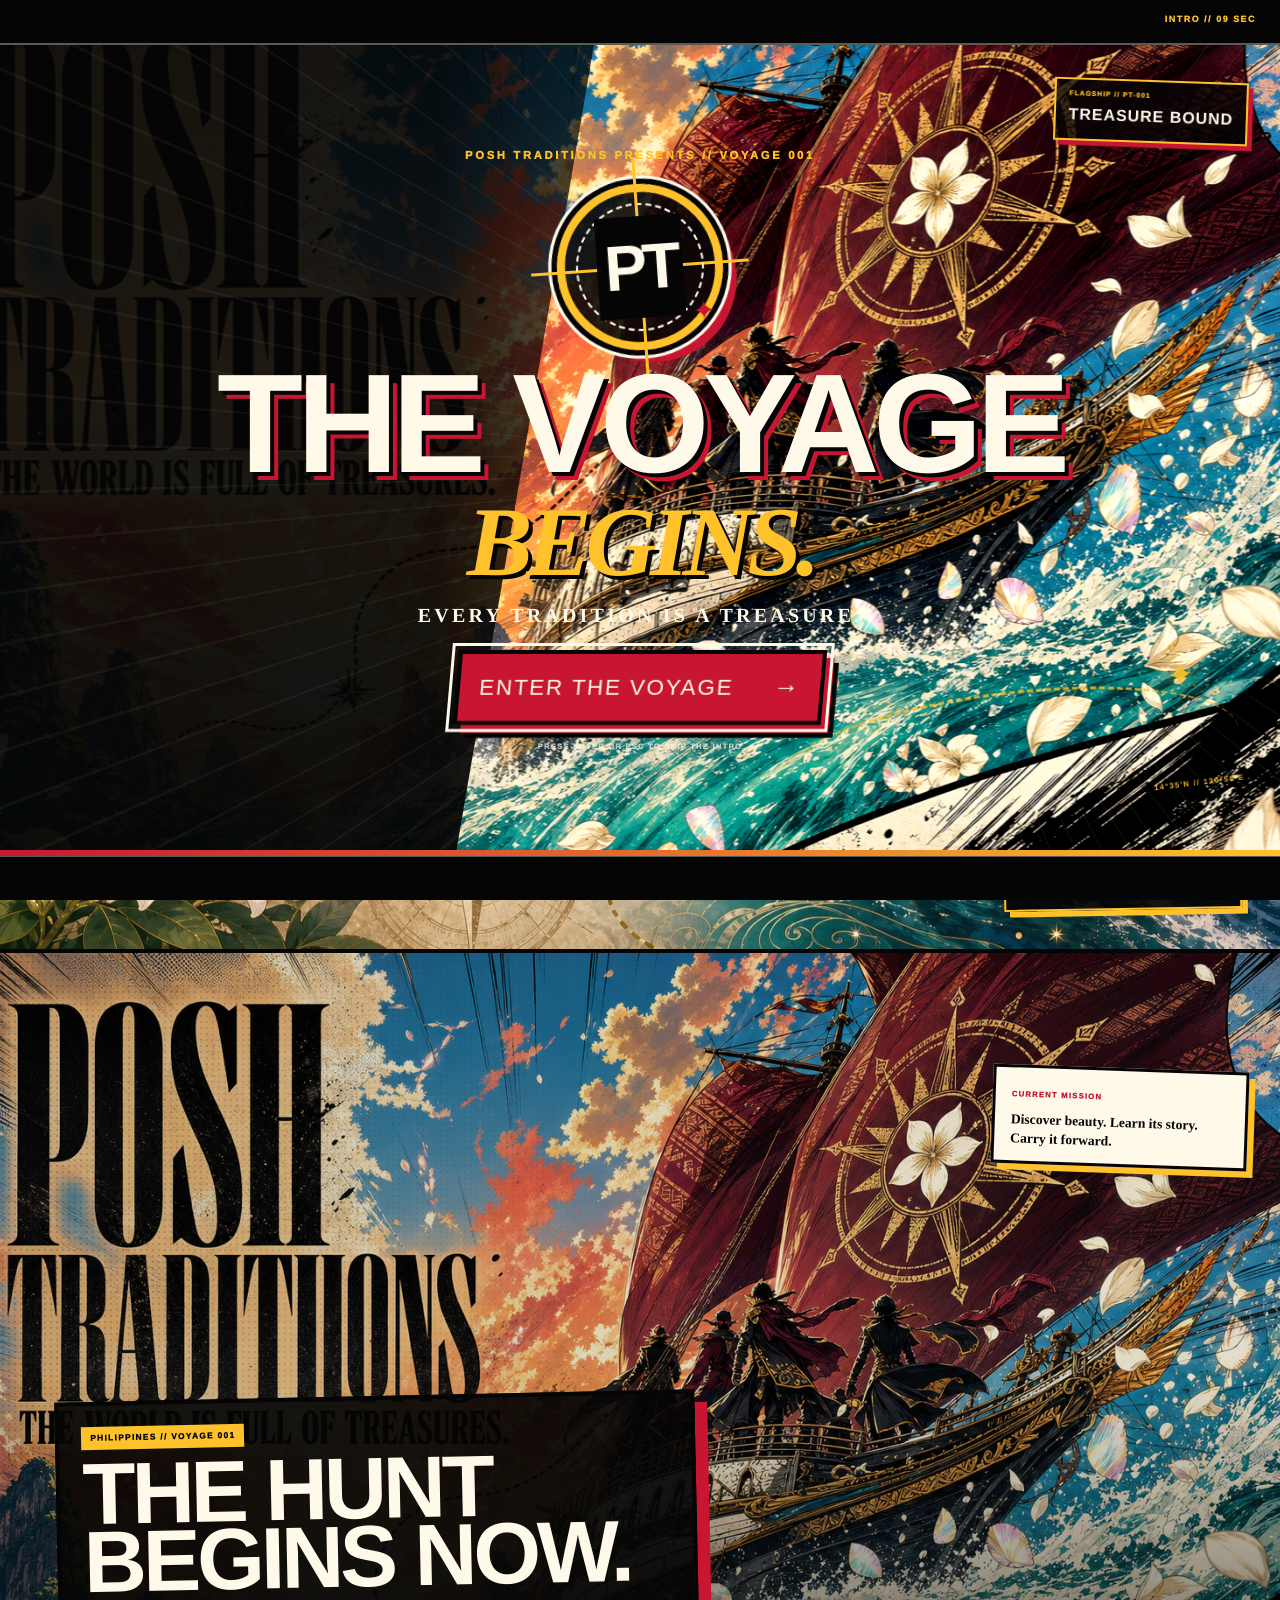
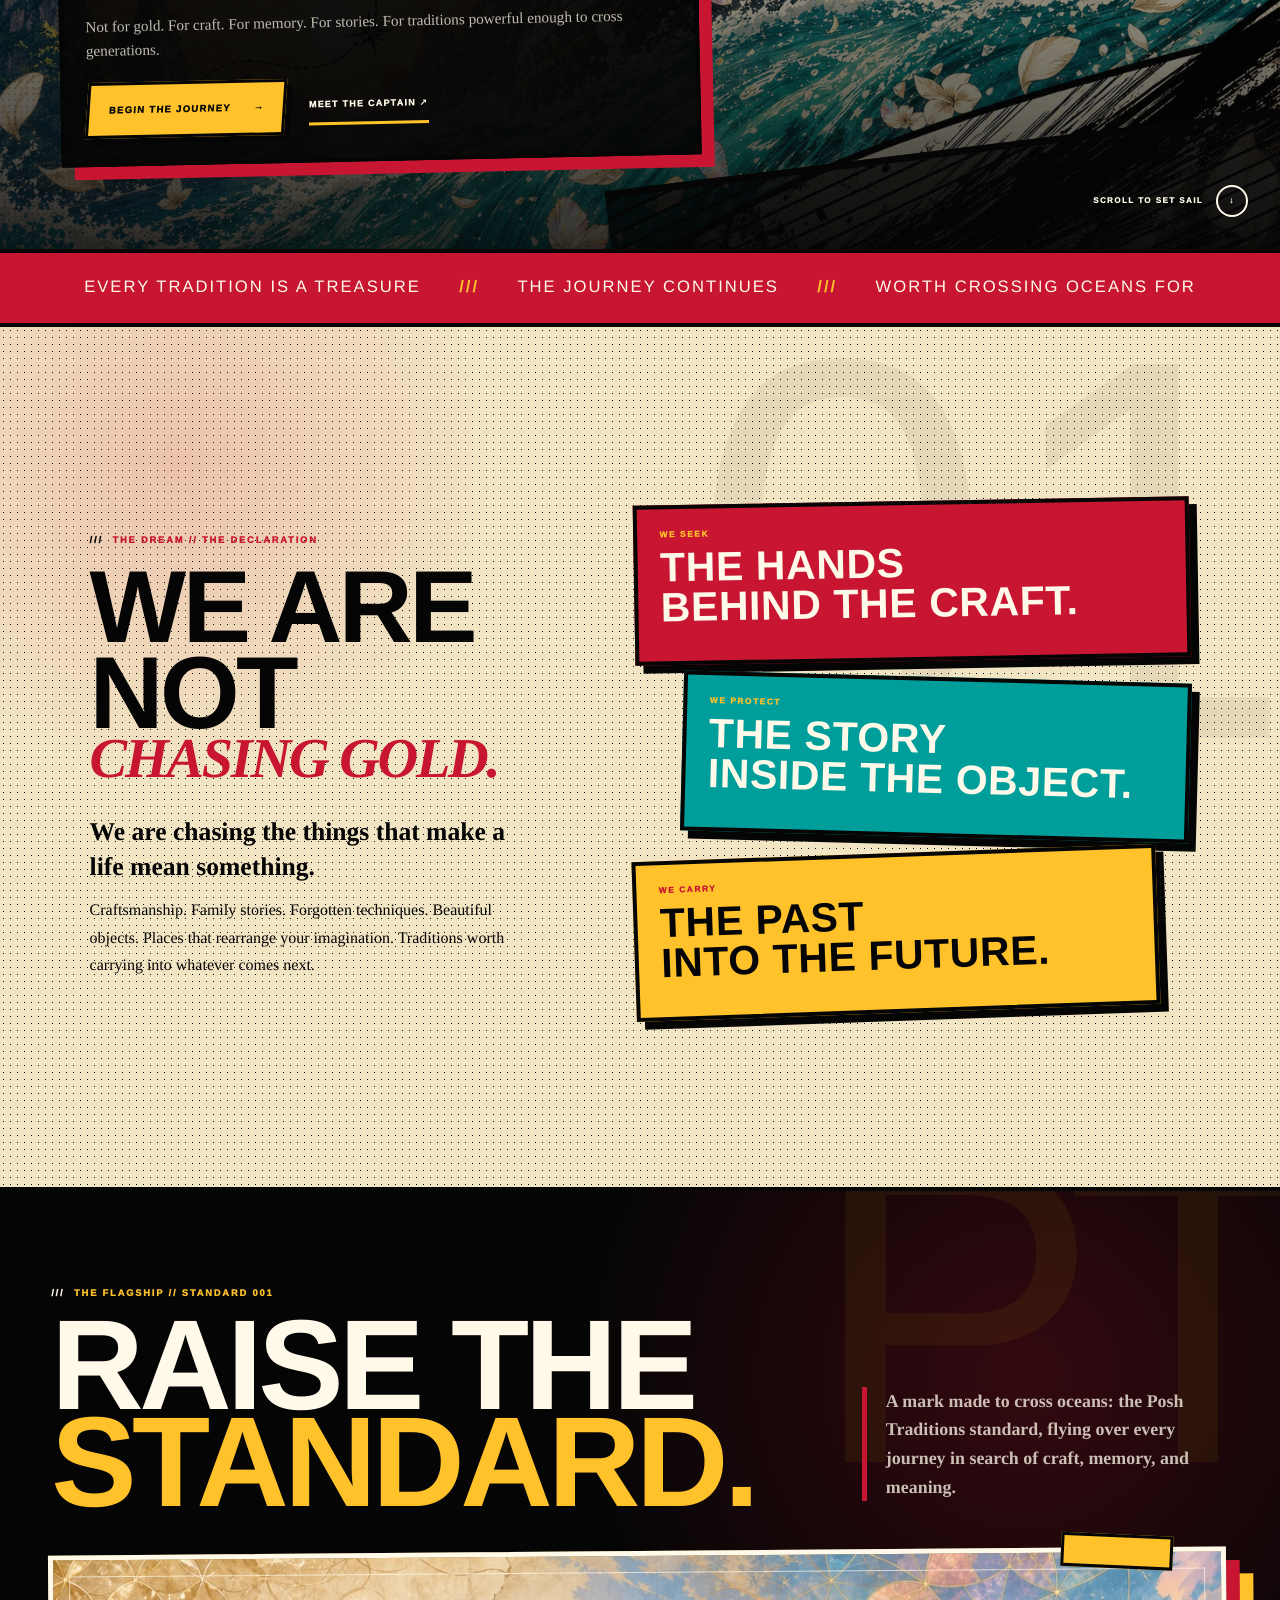
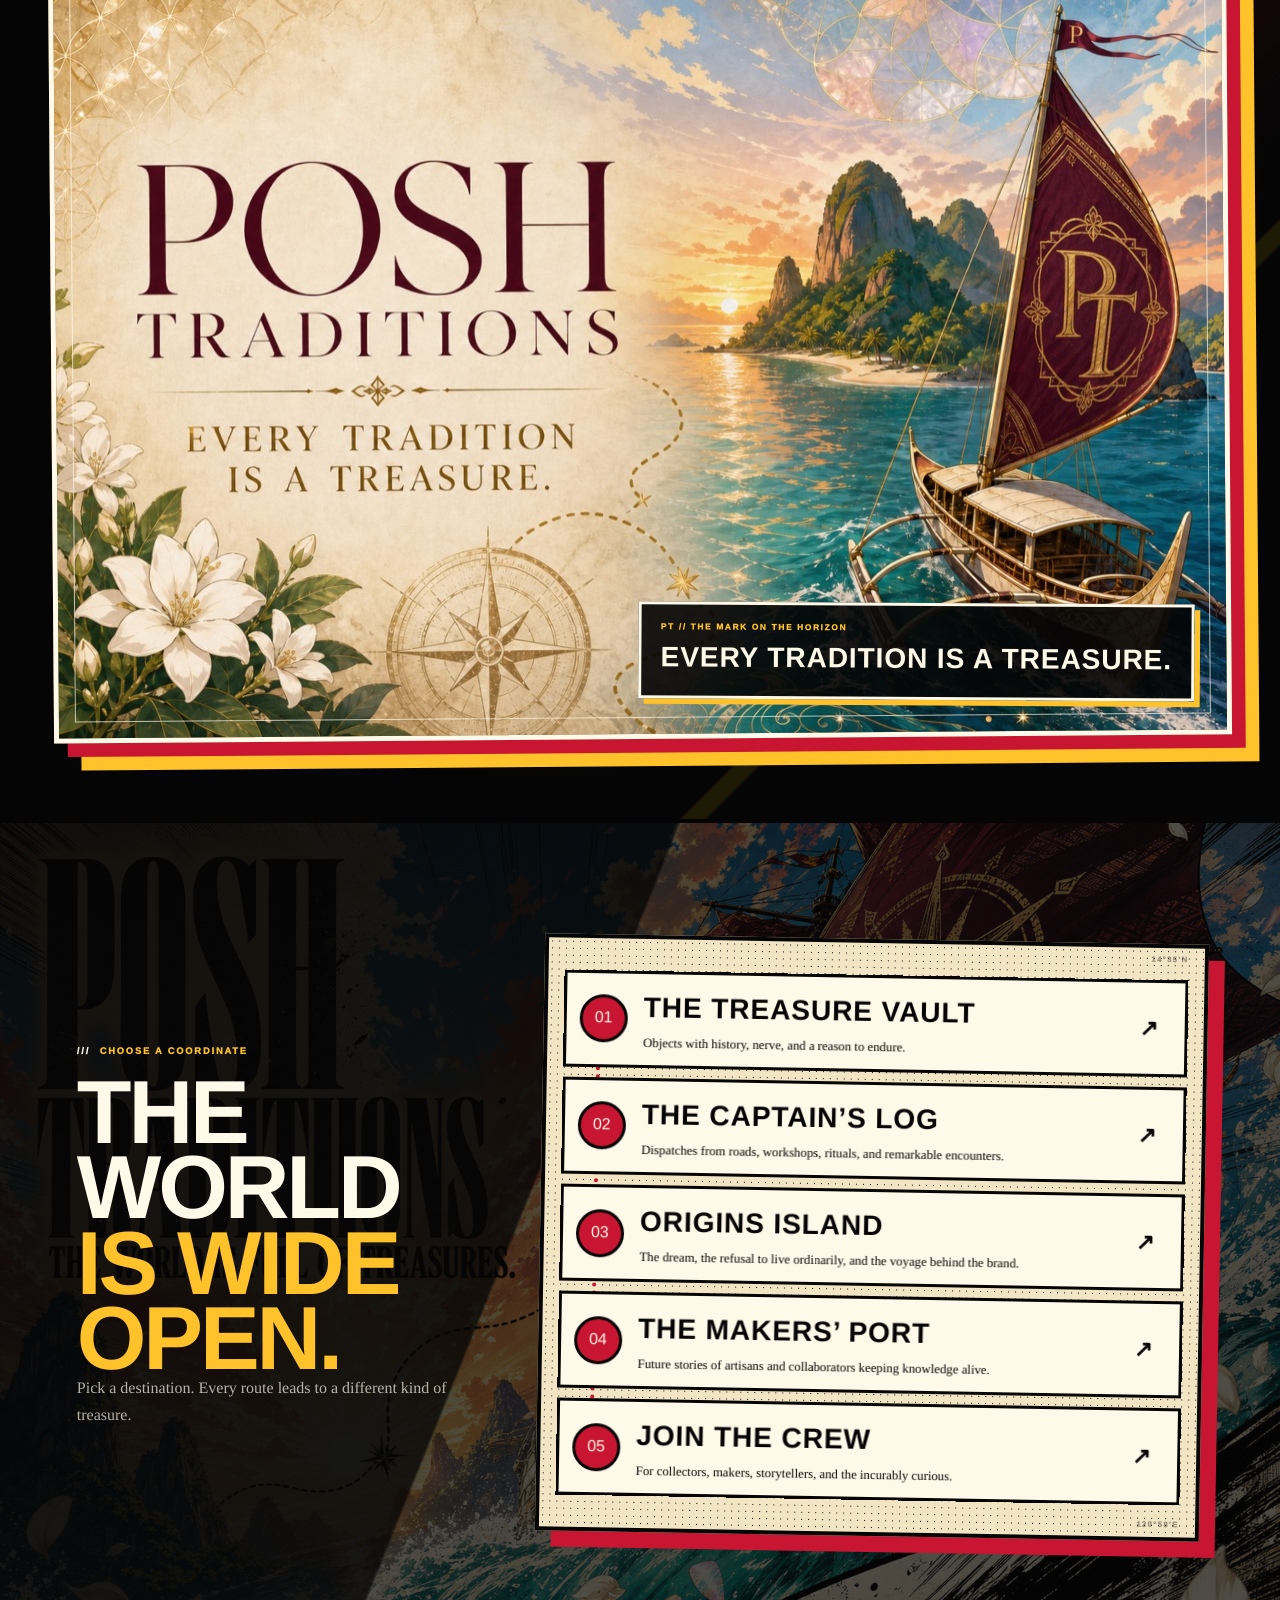
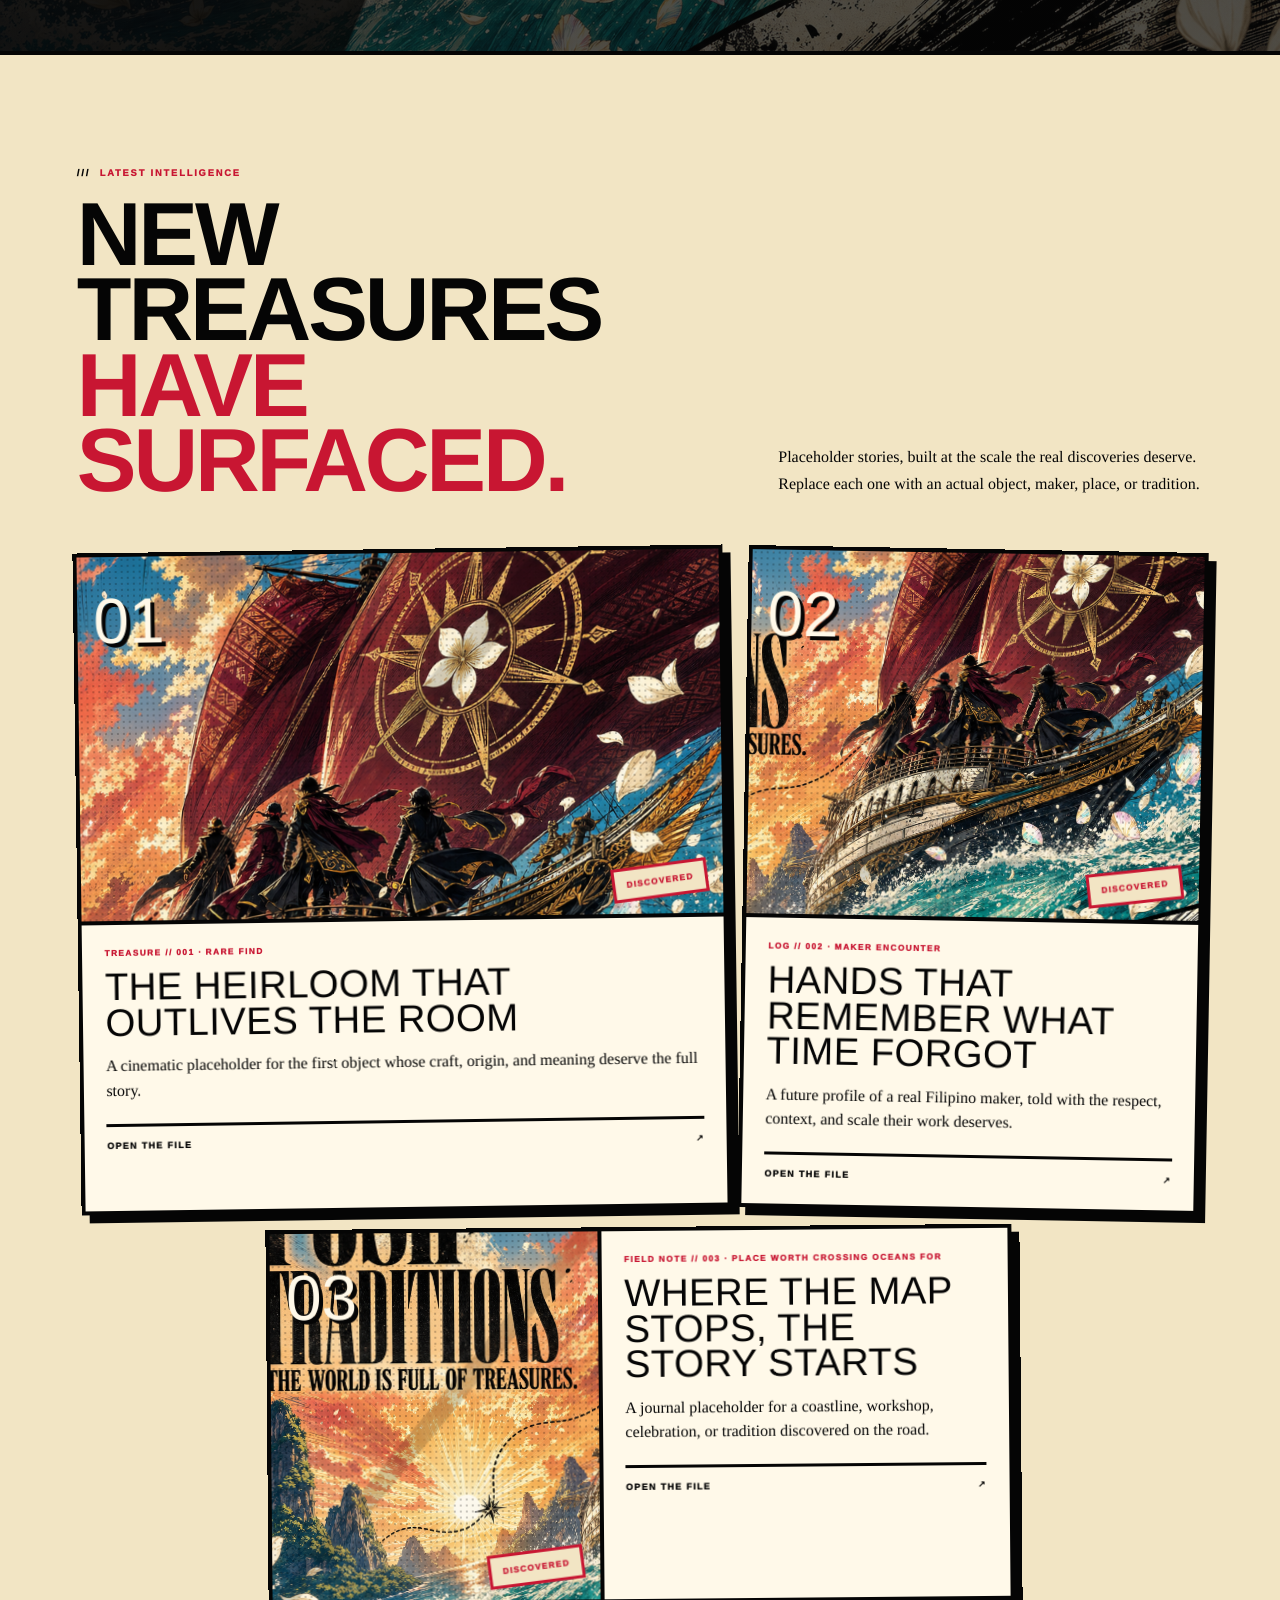
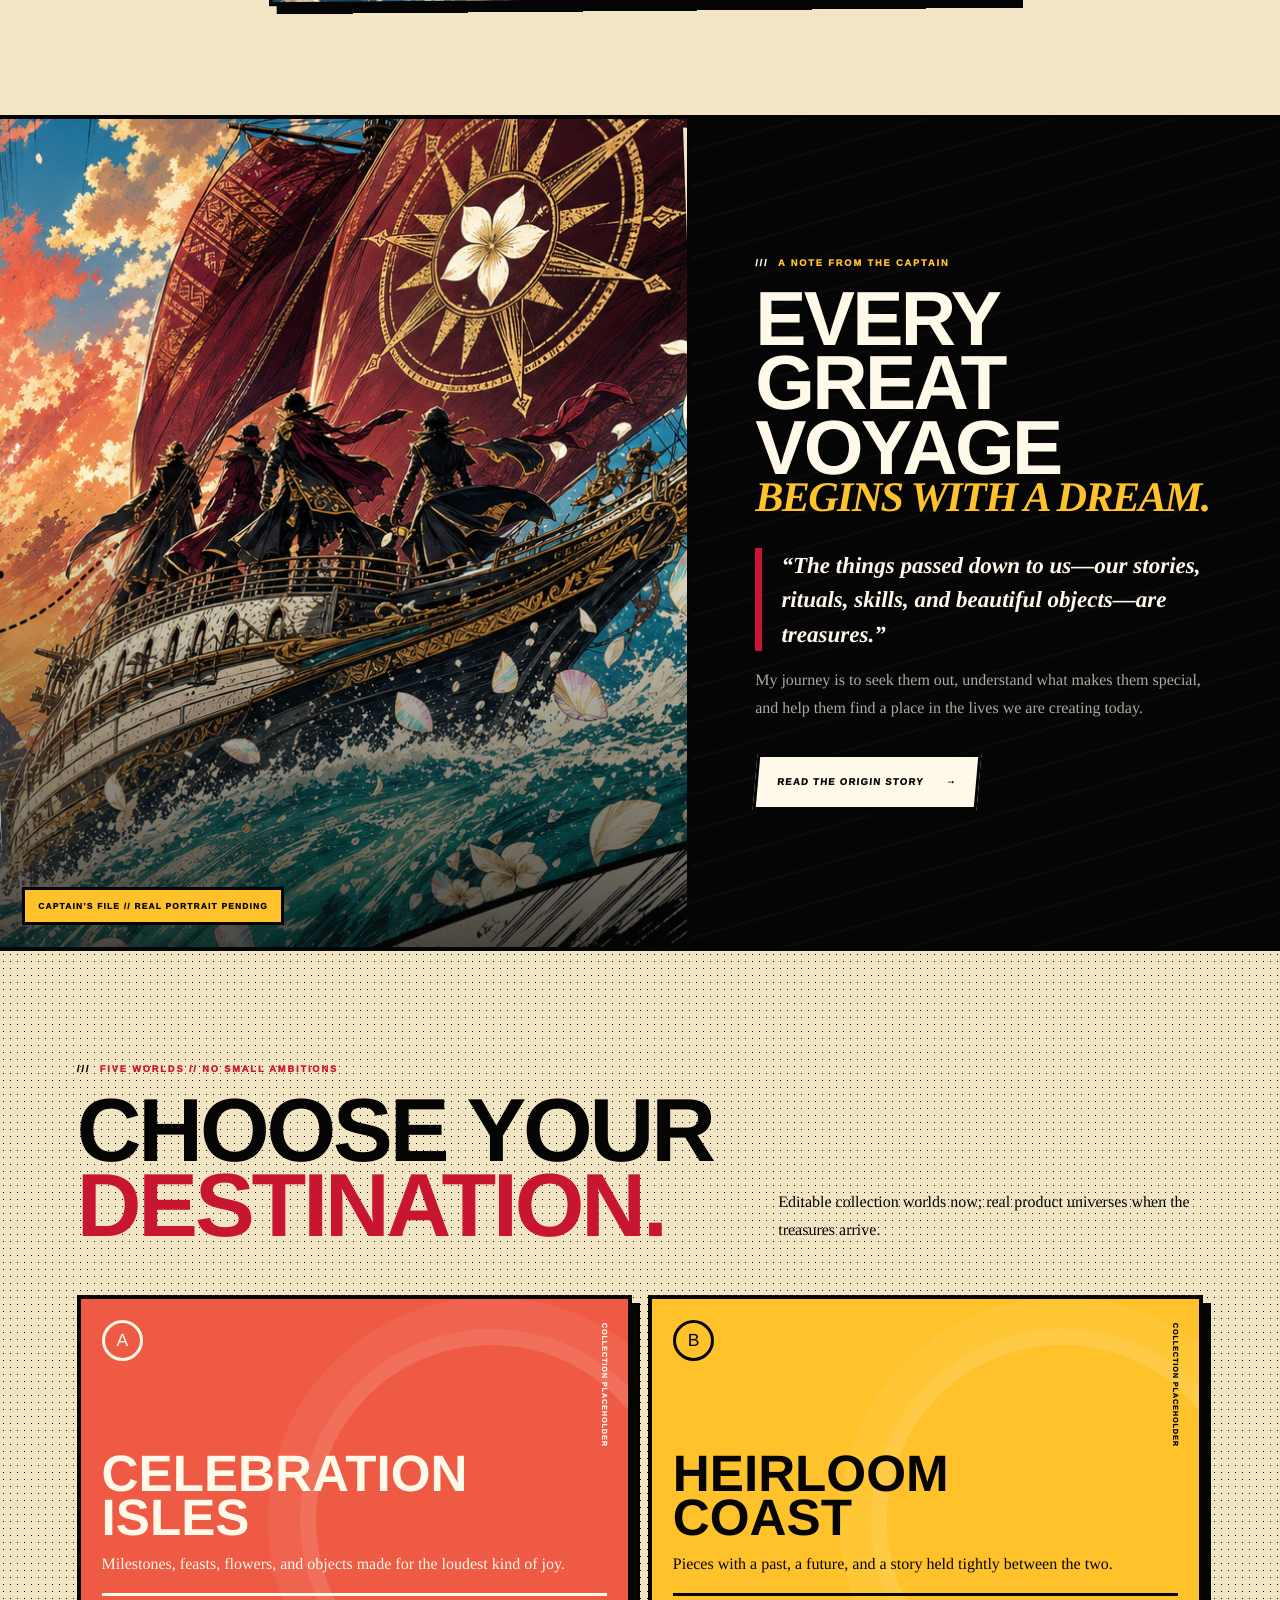
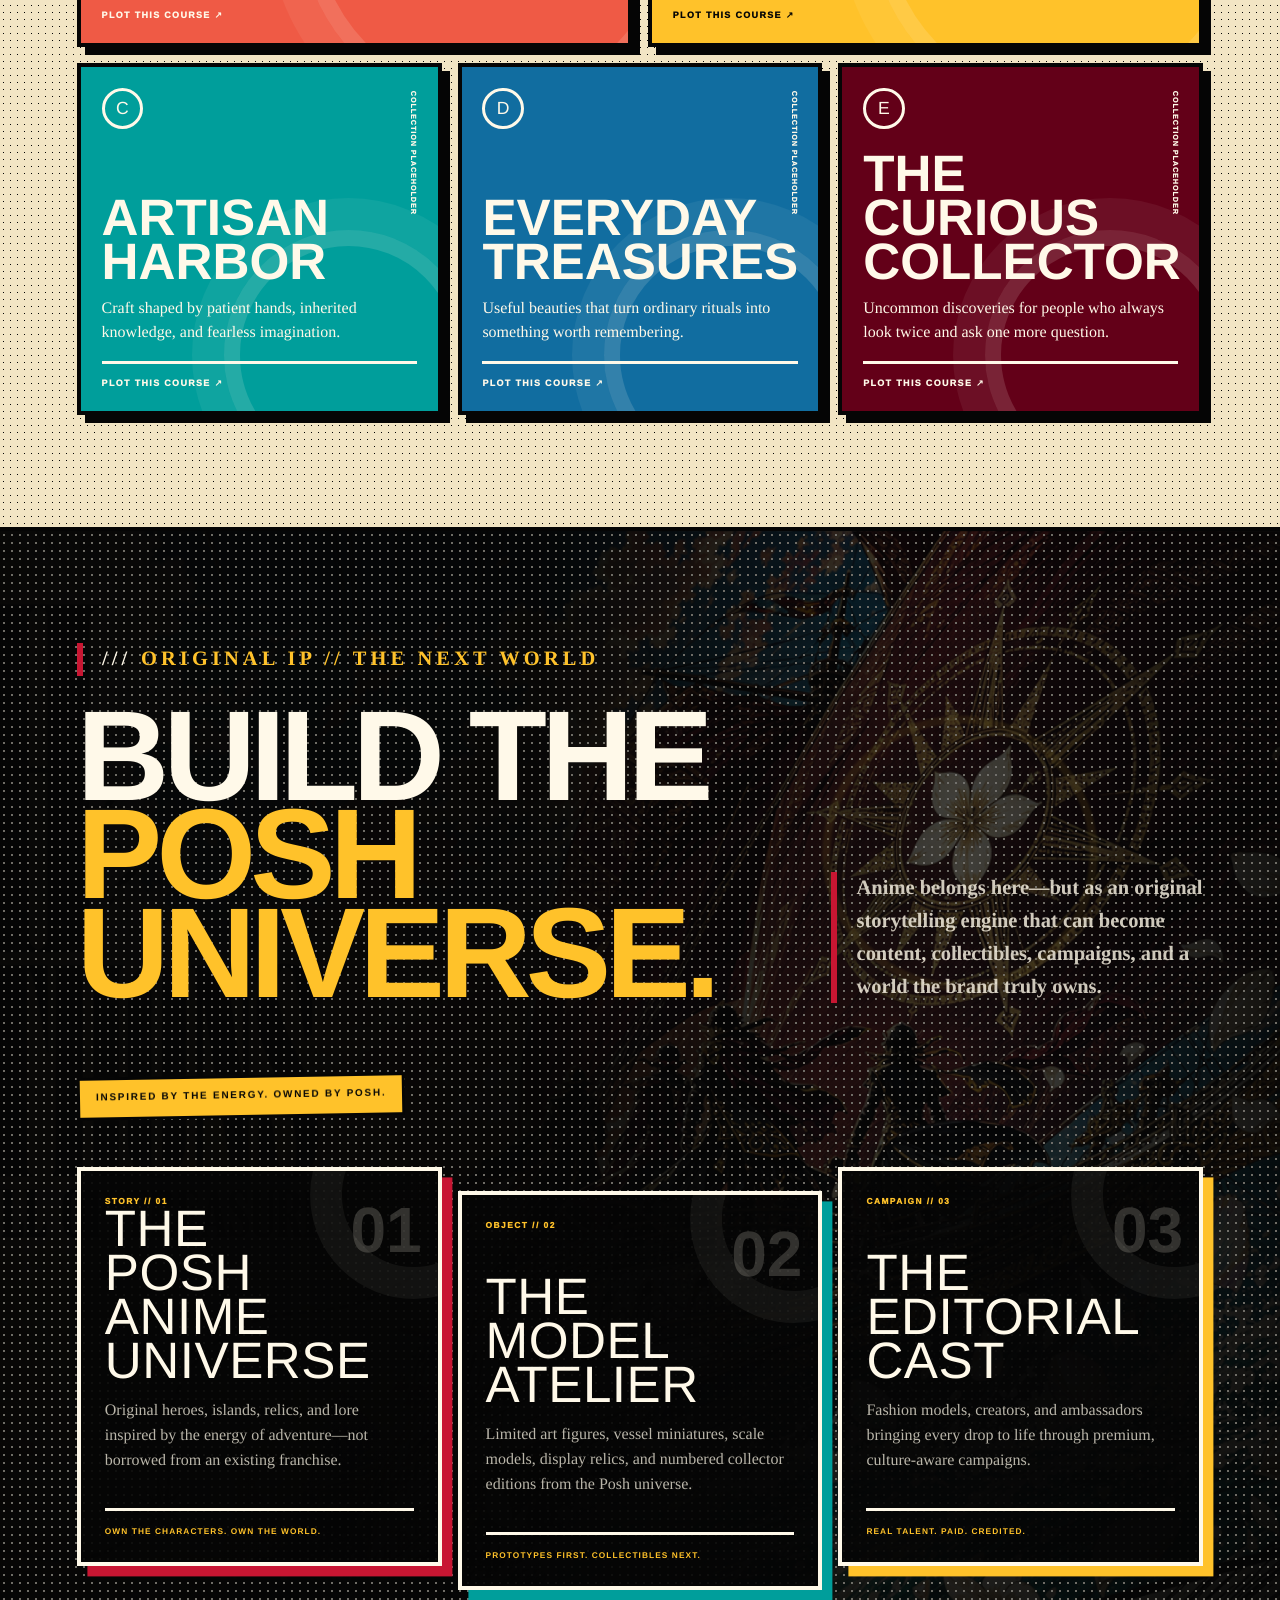
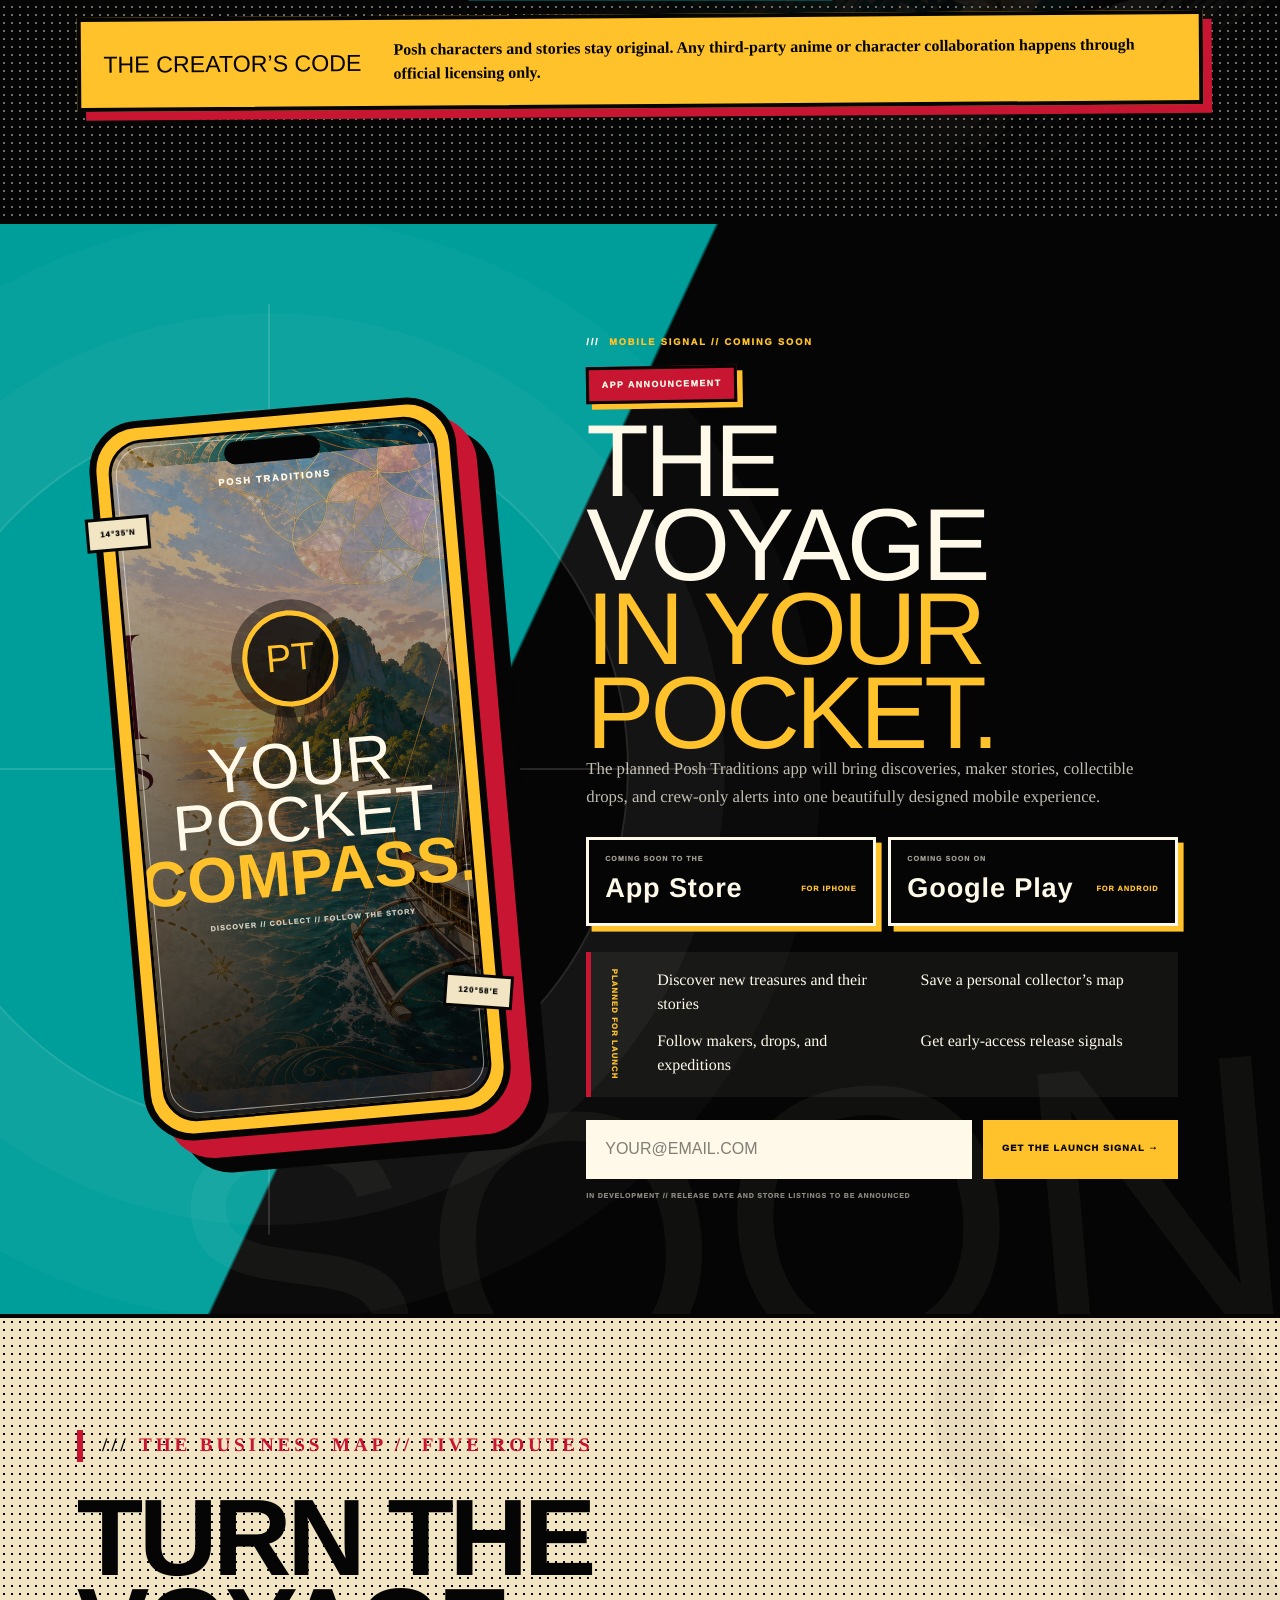
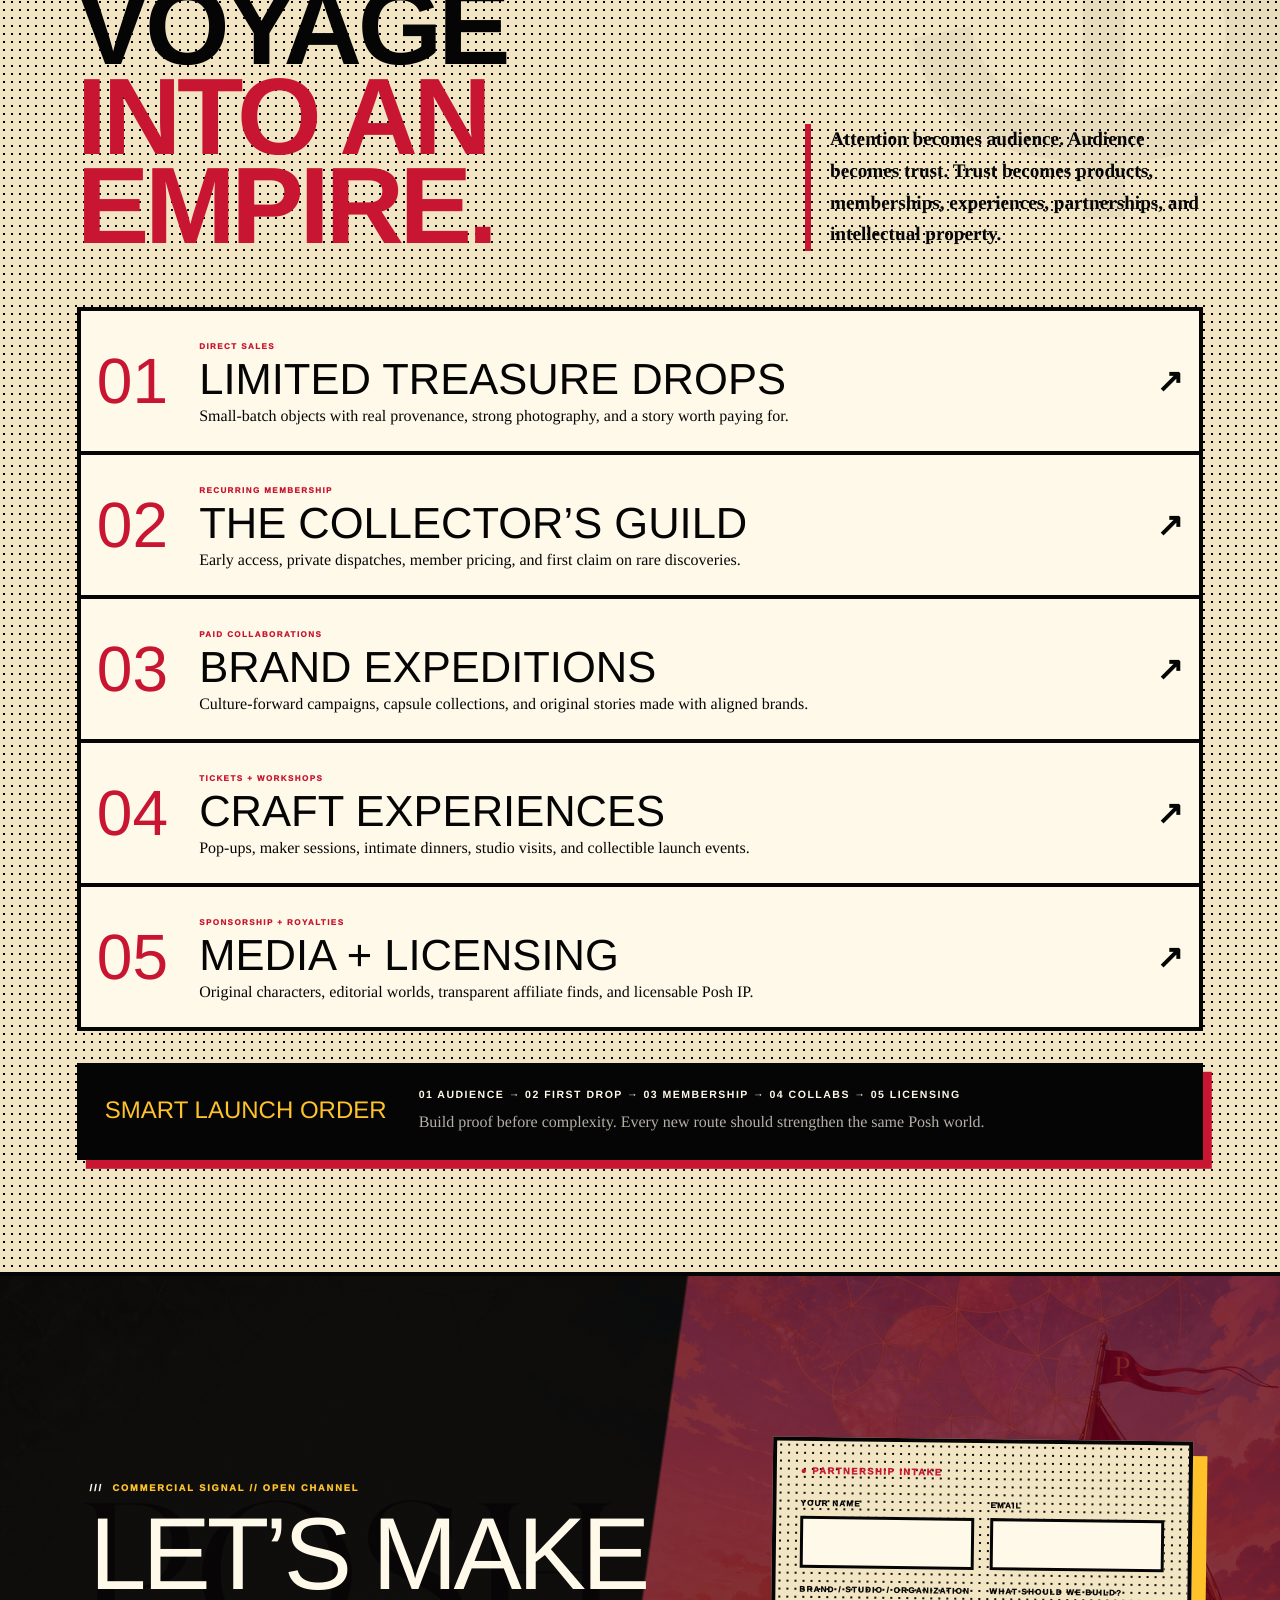
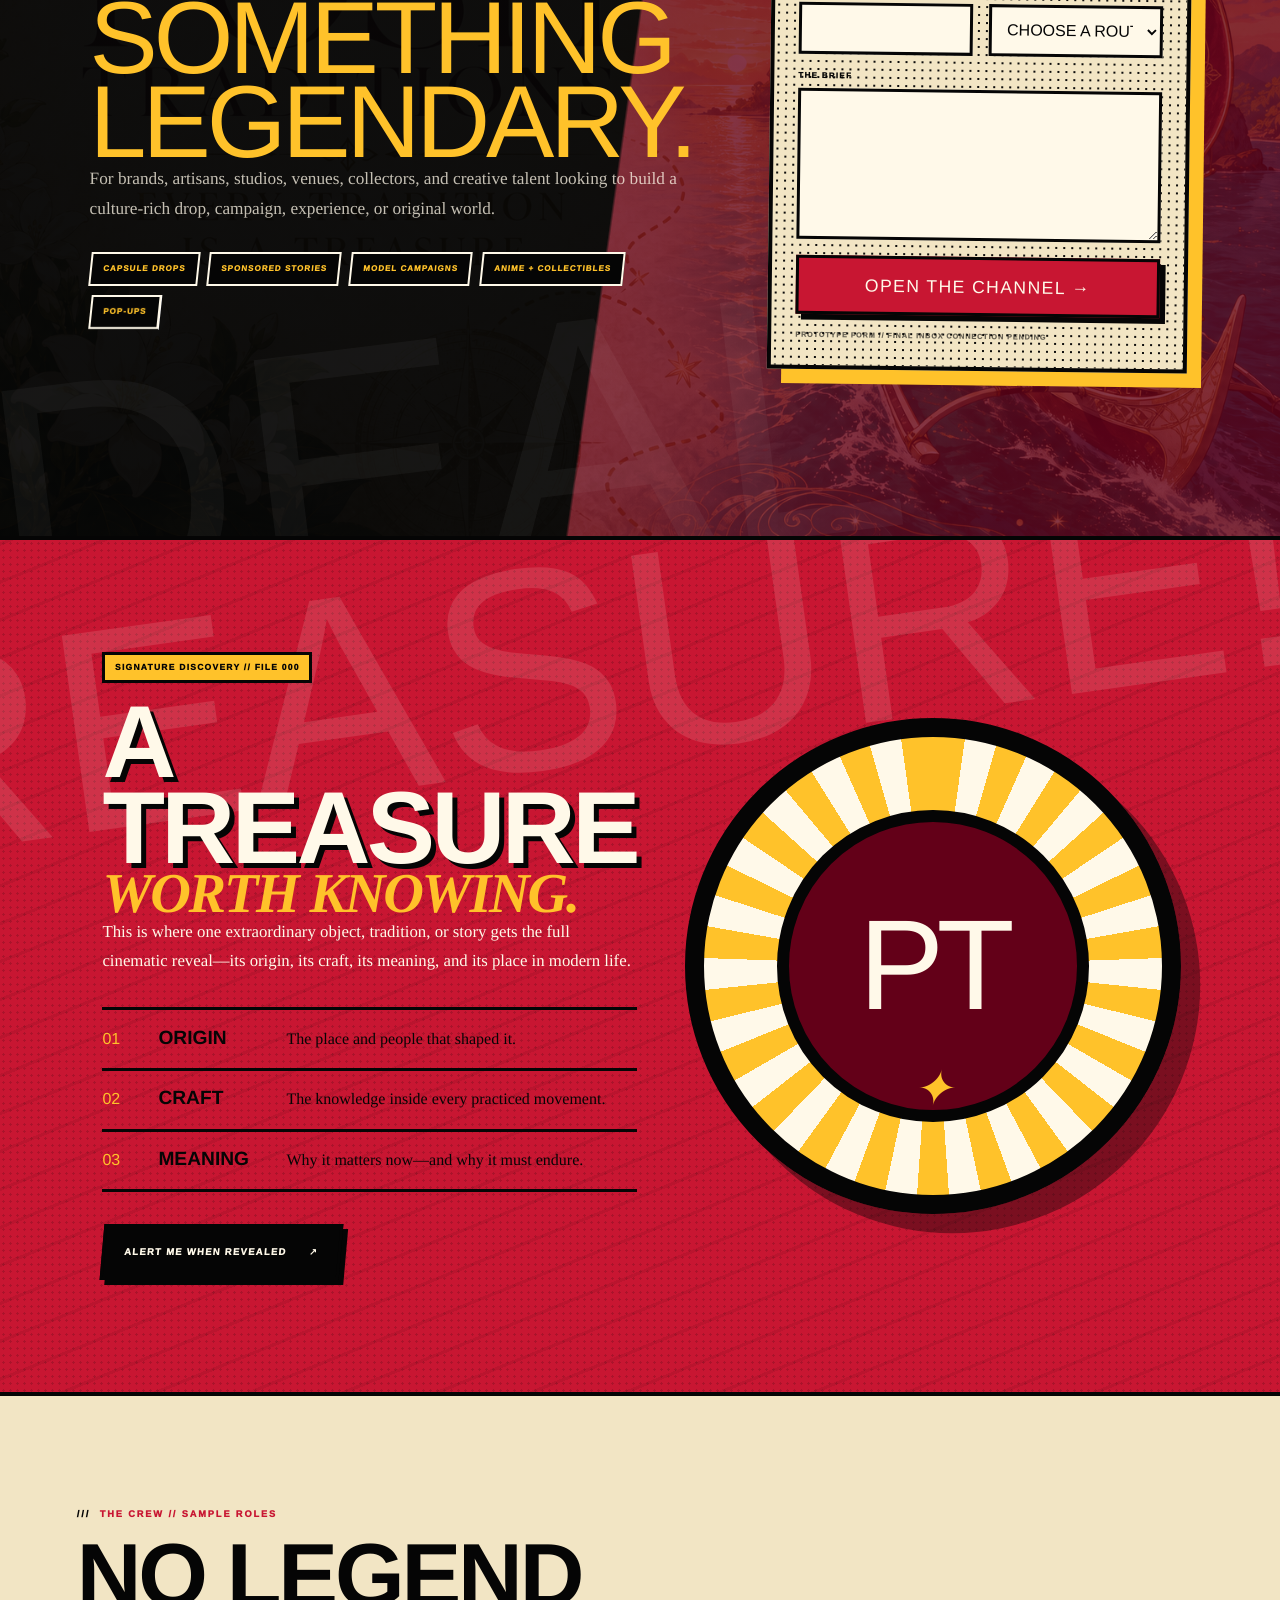
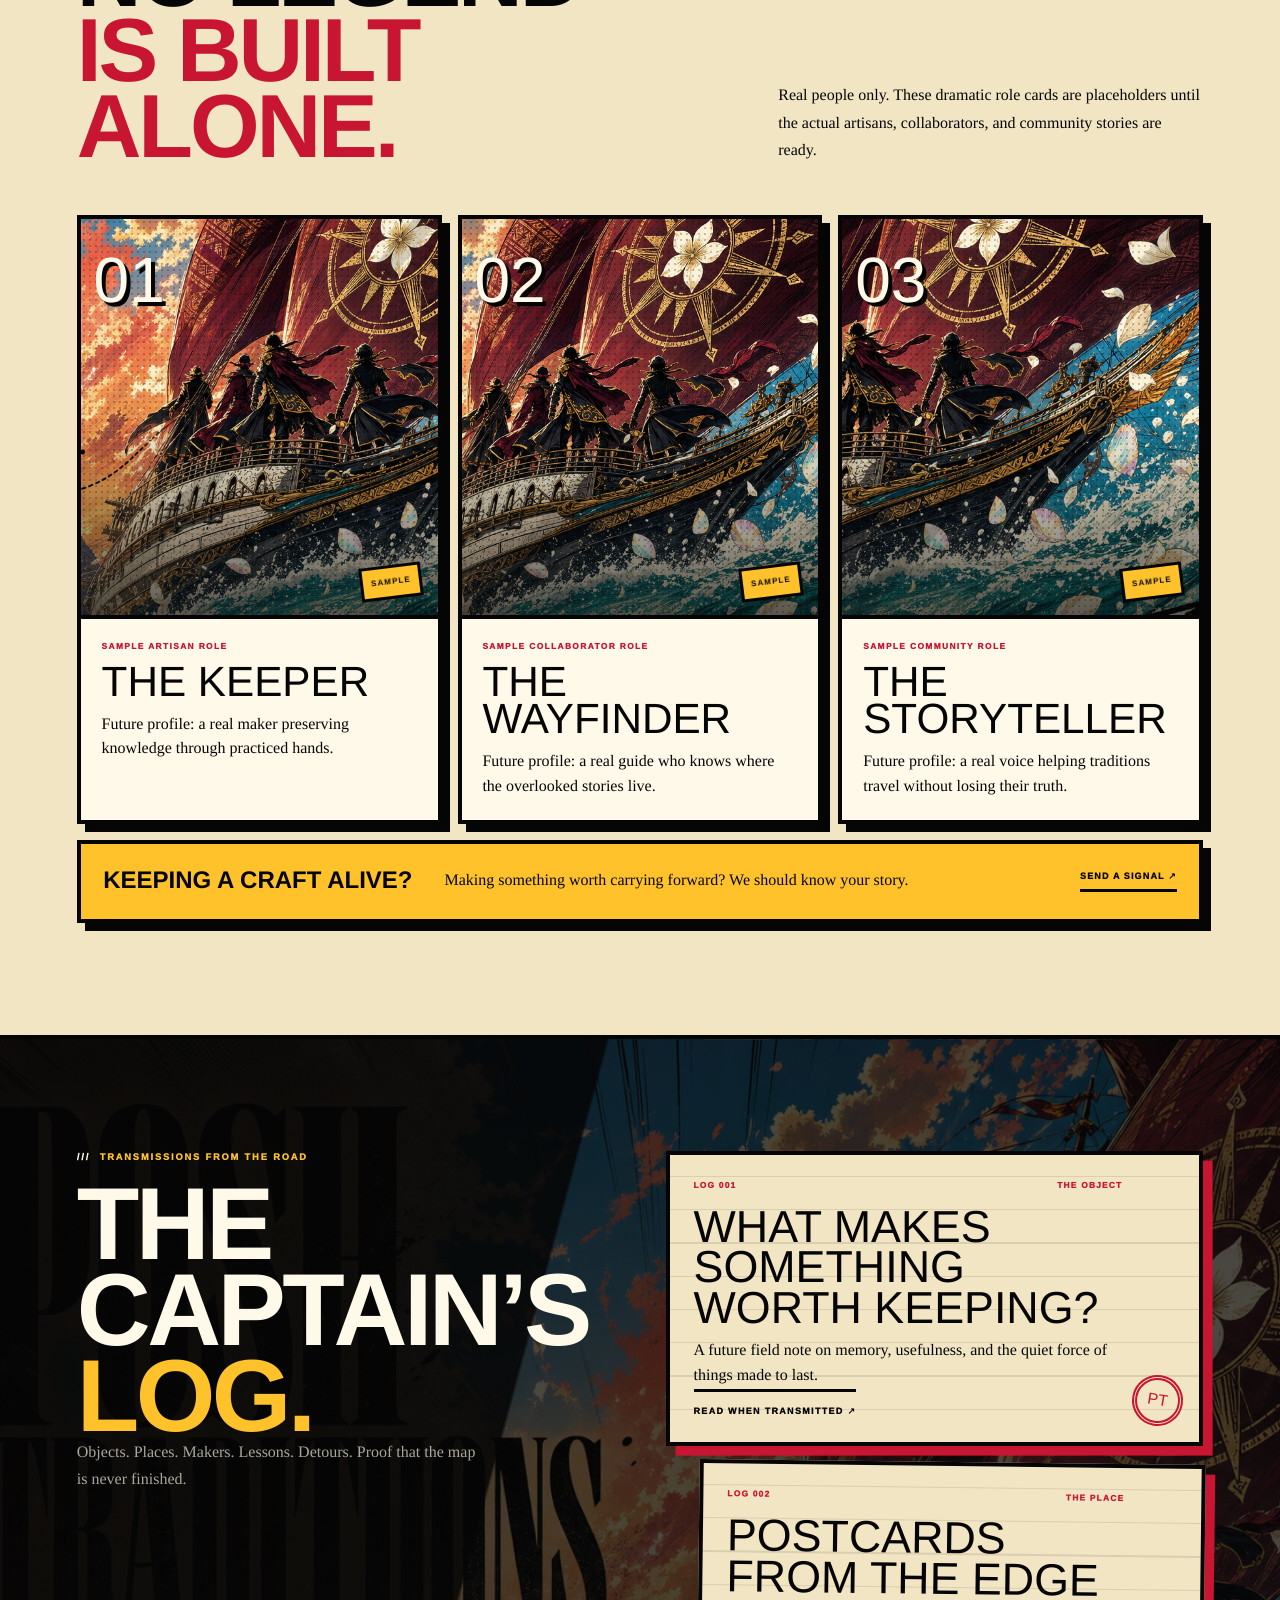
==== commit 64bbccbe: "Make the intro play on every phone visit" ====
--- a/index.html
+++ b/index.html
@@ -1,2 +1,2 @@
-<!DOCTYPE html><html lang="en"><head><meta charSet="utf-8"/><meta name="viewport" content="width=device-width, initial-scale=1"/><link rel="preload" as="image" href="/hero-epic.png"/><link rel="preload" as="image" href="/posh-voyage-pt.jpg"/><link rel="stylesheet" href="/assets/index-DcjHR6EJ.css" data-rsc-css-href="/assets/index-DcjHR6EJ.css" data-precedence="vite-rsc/importer-resources"/><link rel="modulepreload" href="/assets/layout-segment-context-q0DnGpaN.js" crossorigin=""/><link rel="modulepreload" href="/assets/rolldown-runtime-S-ySWqyJ.js" crossorigin=""/><link rel="modulepreload" href="/assets/index-CdqeNz-3.js" crossorigin=""/><link rel="modulepreload" href="/assets/framework-DjPHiq1u.js" crossorigin=""/><link rel="modulepreload" href="/assets/page-D-7ZnZdU.js" crossorigin=""/><title>Posh Traditions — Every Tradition Is a Treasure</title><meta name="description" content="A Philippines-based voyage in search of remarkable craftsmanship, meaningful stories, and traditions worth carrying forward."/><meta property="og:title" content="Posh Traditions — Every Tradition Is a Treasure"/><meta property="og:description" content="The world is full of treasures. Let’s find them."/><meta property="og:type" content="website"/><meta property="og:image" content="https://poshtraditions.github.io/posh-voyage-pt.jpg"/><meta property="og:image:width" content="1280"/><meta property="og:image:height" content="853"/><meta property="og:image:alt" content="Posh Traditions flagship sailing toward a tropical horizon"/><meta name="twitter:card" content="summary_large_image"/><meta name="twitter:title" content="Posh Traditions — Every Tradition Is a Treasure"/><meta name="twitter:description" content="The world is full of treasures. Let’s find them."/><meta name="twitter:image" content="https://poshtraditions.github.io/posh-voyage-pt.jpg"/><script>self.__VINEXT_RSC_PARAMS__={}</script><script>self.__VINEXT_RSC_NAV__={"pathname":"/","searchParams":[]}</script><link rel="modulepreload" href="/assets/index-CdqeNz-3.js" />
-</head><body><main class="epic-site"><section class="voyage-intro" role="dialog" aria-modal="true" aria-labelledby="voyage-intro-title"><div class="intro-art" aria-hidden="true"><img class="intro-key-art" src="/hero-epic.png" alt=""/><img class="intro-flag-art" src="/posh-voyage-pt.jpg" alt=""/><div class="intro-ink"></div><div class="intro-speed-lines"></div><div class="intro-route-line"><i></i><span>✦</span><b>14°35&#x27;N // 120°58&#x27;E</b></div><div class="intro-ship-signal"><span>FLAGSHIP // PT-001</span><b>TREASURE BOUND</b></div></div><div class="intro-hud"><span class="intro-presents">POSH TRADITIONS PRESENTS // VOYAGE 001</span><div class="intro-seal" aria-hidden="true"><i></i><b>PT</b><span>✦</span></div><h2 id="voyage-intro-title">THE VOYAGE<br/><em>BEGINS.</em></h2><p>EVERY TRADITION IS A TREASURE.</p><button type="button" autofocus="">ENTER THE VOYAGE <span>→</span></button><small>PRESS ENTER OR ESC TO SKIP THE INTRO</small></div><div class="intro-time" aria-hidden="true">INTRO // 09 SEC</div><div class="intro-progress" aria-hidden="true"><i></i></div></section><a class="skip-link" href="#main">Skip to the voyage</a><header class="epic-header"><a class="epic-brand" href="/" aria-label="Posh Traditions home"><span class="pt-mark" aria-hidden="true"><b>PT</b><i></i></span><span><strong>POSH TRADITIONS</strong><small>EVERY TRADITION IS A TREASURE</small></span></a><nav aria-label="Main navigation"><a href="#discoveries">Discoveries</a><a href="#universe">The Universe</a><a href="#app">The App</a><a href="#revenue">Business</a><a href="/about">Origin Story</a></nav><a class="header-signal" href="#partner">PARTNER WITH US <span>↗</span></a></header><div class="voyage-meter" aria-label="Voyage progress 0 percent"><span>VOYAGE</span><i><b style="width:0%"></b></i><strong>00<!-- -->%</strong></div><section class="flagship-opening" aria-label="The Posh Traditions flagship"><img src="/posh-voyage-pt.jpg" alt="Posh Traditions voyage artwork featuring a Philippine-inspired boat with a burgundy PT sail, tropical islands, sampaguita flowers, and the words Every Tradition Is a Treasure" fetchPriority="high"/><a href="#main"><span>FLAGSHIP // VOYAGE 001</span><strong>SET SAIL ↓</strong></a></section><section class="epic-hero" id="main"><img class="hero-key-art" src="/hero-epic.png" alt="An original crew aboard a Philippine-inspired sailing vessel charging over a towering wave toward a golden horizon" fetchPriority="high"/><div class="hero-shade" aria-hidden="true"></div><div class="hero-halftone" aria-hidden="true"></div><div class="hero-manga-slash" aria-hidden="true"></div><h1 class="sr-only">The world is full of treasures. Let’s find them.</h1><div class="hero-status"><span>PHILIPPINES // VOYAGE 001</span><strong>THE HUNT<br/>BEGINS NOW.</strong><p>Not for gold. For craft. For memory. For stories. For traditions powerful enough to cross generations.</p><div><a class="impact-button impact-yellow" href="#manifesto">BEGIN THE JOURNEY <b>→</b></a><a class="impact-link" href="/about">MEET THE CAPTAIN ↗</a></div></div><div class="hero-mission"><span>CURRENT MISSION</span><p>Discover beauty. Learn its story. Carry it forward.</p></div><a class="scroll-command" href="#manifesto">SCROLL TO SET SAIL <span>↓</span></a></section><div class="war-cry" aria-hidden="true"><span>EVERY TRADITION IS A TREASURE</span><b>///</b><span>THE JOURNEY CONTINUES</span><b>///</b><span>WORTH CROSSING OCEANS FOR</span></div><section class="manifesto" id="manifesto"><div class="manifesto-number" aria-hidden="true">01</div><div class="manifesto-copy"><p class="chapter-tag">THE DREAM // THE DECLARATION</p><h2>WE ARE NOT<em>CHASING GOLD.</em></h2><p class="manifesto-lead">We are chasing the things that make a life mean something.</p><p>Craftsmanship. Family stories. Forgotten techniques. Beautiful objects. Places that rearrange your imagination. Traditions worth carrying into whatever comes next.</p></div><div class="manifesto-panels" aria-label="What Posh Traditions seeks"><article class="shout-panel panel-red"><span>WE SEEK</span><strong>THE HANDS<br/>BEHIND THE CRAFT.</strong></article><article class="shout-panel panel-teal"><span>WE PROTECT</span><strong>THE STORY<br/>INSIDE THE OBJECT.</strong></article><article class="shout-panel panel-gold"><span>WE CARRY</span><strong>THE PAST<br/>INTO THE FUTURE.</strong></article></div></section><section class="flagship-standard" id="standard"><div class="standard-intro"><div><p class="chapter-tag light">THE FLAGSHIP // STANDARD 001</p><h2>RAISE THE<br/><span>STANDARD.</span></h2></div><p>A mark made to cross oceans: the Posh Traditions standard, flying over every journey in search of craft, memory, and meaning.</p></div><figure class="standard-art"><img src="/posh-voyage-pt.jpg" alt="An elegant Posh Traditions voyage poster with a Philippine-inspired boat carrying a burgundy sail emblazoned with a gold PT monogram" loading="lazy"/><figcaption><span>PT // THE MARK ON THE HORIZON</span><strong>EVERY TRADITION IS A TREASURE.</strong></figcaption></figure></section><section class="world-map" id="map"><div class="world-map-intro"><p class="chapter-tag light">CHOOSE A COORDINATE</p><h2>THE WORLD<br/><span>IS WIDE OPEN.</span></h2><p>Pick a destination. Every route leads to a different kind of treasure.</p></div><div class="route-board"><div class="route-line" aria-hidden="true"></div><a class="route-stop" href="#discoveries"><span>01</span><div><strong>THE TREASURE VAULT</strong><small>Objects with history, nerve, and a reason to endure.</small></div><b>↗</b></a><a class="route-stop" href="#log"><span>02</span><div><strong>THE CAPTAIN’S LOG</strong><small>Dispatches from roads, workshops, rituals, and remarkable encounters.</small></div><b>↗</b></a><a class="route-stop" href="/about"><span>03</span><div><strong>ORIGINS ISLAND</strong><small>The dream, the refusal to live ordinarily, and the voyage behind the brand.</small></div><b>↗</b></a><a class="route-stop" href="#crew"><span>04</span><div><strong>THE MAKERS’ PORT</strong><small>Future stories of artisans and collaborators keeping knowledge alive.</small></div><b>↗</b></a><a class="route-stop" href="#join"><span>05</span><div><strong>JOIN THE CREW</strong><small>For collectors, makers, storytellers, and the incurably curious.</small></div><b>↗</b></a><span class="route-coordinate coordinate-one">14°35&#x27;N</span><span class="route-coordinate coordinate-two">120°58&#x27;E</span></div></section><section class="discoveries-epic" id="discoveries"><div class="section-impact-heading"><div><p class="chapter-tag">LATEST INTELLIGENCE</p><h2>NEW TREASURES<br/><span>HAVE SURFACED.</span></h2></div><p>Placeholder stories, built at the scale the real discoveries deserve. Replace each one with an actual object, maker, place, or tradition.</p></div><div class="discovery-panels"><article class="discovery-panel crop-sail"><div class="discovery-image"><span class="panel-index">0<!-- -->1</span><span class="found-stamp">DISCOVERED</span></div><div class="discovery-text"><p>TREASURE // 001<!-- --> · <!-- -->RARE FIND</p><h3>THE HEIRLOOM THAT OUTLIVES THE ROOM</h3><span>A cinematic placeholder for the first object whose craft, origin, and meaning deserve the full story.</span><a href="#featured">OPEN THE FILE <b>↗</b></a></div></article><article class="discovery-panel crop-crew"><div class="discovery-image"><span class="panel-index">0<!-- -->2</span><span class="found-stamp">DISCOVERED</span></div><div class="discovery-text"><p>LOG // 002<!-- --> · <!-- -->MAKER ENCOUNTER</p><h3>HANDS THAT REMEMBER WHAT TIME FORGOT</h3><span>A future profile of a real Filipino maker, told with the respect, context, and scale their work deserves.</span><a href="#featured">OPEN THE FILE <b>↗</b></a></div></article><article class="discovery-panel crop-islands"><div class="discovery-image"><span class="panel-index">0<!-- -->3</span><span class="found-stamp">DISCOVERED</span></div><div class="discovery-text"><p>FIELD NOTE // 003<!-- --> · <!-- -->PLACE WORTH CROSSING OCEANS FOR</p><h3>WHERE THE MAP STOPS, THE STORY STARTS</h3><span>A journal placeholder for a coastline, workshop, celebration, or tradition discovered on the road.</span><a href="#featured">OPEN THE FILE <b>↗</b></a></div></article></div></section><section class="captain-dream"><div class="dream-art" aria-label="Dramatic crop of the voyage key artwork"><span>CAPTAIN’S FILE // REAL PORTRAIT PENDING</span></div><div class="dream-testimony"><p class="chapter-tag light">A NOTE FROM THE CAPTAIN</p><h2>EVERY GREAT VOYAGE<br/><em>BEGINS WITH A DREAM.</em></h2><blockquote>“The things passed down to us—our stories, rituals, skills, and beautiful objects—are treasures.”</blockquote><p>My journey is to seek them out, understand what makes them special, and help them find a place in the lives we are creating today.</p><a class="impact-button impact-cream" href="/about">READ THE ORIGIN STORY <b>→</b></a></div></section><section class="collection-worlds" id="collections"><div class="section-impact-heading collection-heading"><div><p class="chapter-tag">FIVE WORLDS // NO SMALL AMBITIONS</p><h2>CHOOSE YOUR<br/><span>DESTINATION.</span></h2></div><p>Editable collection worlds now; real product universes when the treasures arrive.</p></div><div class="collection-grid"><article class="collection-block collection-coral"><span>A</span><strong>CELEBRATION ISLES</strong><p>Milestones, feasts, flowers, and objects made for the loudest kind of joy.</p><a href="#join">PLOT THIS COURSE ↗</a><small>COLLECTION PLACEHOLDER</small></article><article class="collection-block collection-gold"><span>B</span><strong>HEIRLOOM COAST</strong><p>Pieces with a past, a future, and a story held tightly between the two.</p><a href="#join">PLOT THIS COURSE ↗</a><small>COLLECTION PLACEHOLDER</small></article><article class="collection-block collection-teal"><span>C</span><strong>ARTISAN HARBOR</strong><p>Craft shaped by patient hands, inherited knowledge, and fearless imagination.</p><a href="#join">PLOT THIS COURSE ↗</a><small>COLLECTION PLACEHOLDER</small></article><article class="collection-block collection-blue"><span>D</span><strong>EVERYDAY TREASURES</strong><p>Useful beauties that turn ordinary rituals into something worth remembering.</p><a href="#join">PLOT THIS COURSE ↗</a><small>COLLECTION PLACEHOLDER</small></article><article class="collection-block collection-wine"><span>E</span><strong>THE CURIOUS COLLECTOR</strong><p>Uncommon discoveries for people who always look twice and ask one more question.</p><a href="#join">PLOT THIS COURSE ↗</a><small>COLLECTION PLACEHOLDER</small></article></div></section><section class="universe-economy" id="universe"><div class="universe-sky" aria-hidden="true"></div><div class="universe-heading"><p class="chapter-tag light">ORIGINAL IP // THE NEXT WORLD</p><h2>BUILD THE<br/><span>POSH UNIVERSE.</span></h2><p>Anime belongs here—but as an original storytelling engine that can become content, collectibles, campaigns, and a world the brand truly owns.</p><strong>INSPIRED BY THE ENERGY. OWNED BY POSH.</strong></div><div class="universe-tracks"><article><span>STORY // 01</span><b>0<!-- -->1</b><h3>THE POSH ANIME UNIVERSE</h3><p>Original heroes, islands, relics, and lore inspired by the energy of adventure—not borrowed from an existing franchise.</p><strong>OWN THE CHARACTERS. OWN THE WORLD.</strong></article><article><span>OBJECT // 02</span><b>0<!-- -->2</b><h3>THE MODEL ATELIER</h3><p>Limited art figures, vessel miniatures, scale models, display relics, and numbered collector editions from the Posh universe.</p><strong>PROTOTYPES FIRST. COLLECTIBLES NEXT.</strong></article><article><span>CAMPAIGN // 03</span><b>0<!-- -->3</b><h3>THE EDITORIAL CAST</h3><p>Fashion models, creators, and ambassadors bringing every drop to life through premium, culture-aware campaigns.</p><strong>REAL TALENT. PAID. CREDITED.</strong></article></div><div class="license-code"><span>THE CREATOR’S CODE</span><p>Posh characters and stories stay original. Any third-party anime or character collaboration happens through official licensing only.</p></div></section><section class="app-launch" id="app"><div class="app-radar" aria-hidden="true"></div><div class="app-device" aria-label="Preview of the planned Posh Traditions mobile app"><div class="phone-shell"><div class="phone-camera"></div><div class="phone-screen"><span>POSH TRADITIONS</span><div class="phone-mark">PT</div><p>YOUR POCKET<br/><strong>COMPASS.</strong></p><small>DISCOVER // COLLECT // FOLLOW THE STORY</small></div></div><span class="app-coordinate app-coordinate-one">14°35&#x27;N</span><span class="app-coordinate app-coordinate-two">120°58&#x27;E</span></div><div class="app-launch-copy"><p class="chapter-tag light">MOBILE SIGNAL // COMING SOON</p><span class="coming-stamp">APP ANNOUNCEMENT</span><h2>THE VOYAGE<br/><span>IN YOUR POCKET.</span></h2><p>The planned Posh Traditions app will bring discoveries, maker stories, collectible drops, and crew-only alerts into one beautifully designed mobile experience.</p><div class="platform-signals" aria-label="Planned mobile platforms"><div><small>COMING SOON TO THE</small><strong>App Store</strong><span>FOR IPHONE</span></div><div><small>COMING SOON ON</small><strong>Google Play</strong><span>FOR ANDROID</span></div></div><div class="app-features"><span>PLANNED FOR LAUNCH</span><ul><li>Discover new treasures and their stories</li><li>Save a personal collector’s map</li><li>Follow makers, drops, and expeditions</li><li>Get early-access release signals</li></ul></div><form class="app-waitlist"><label class="sr-only" for="app-email">Email address for app launch updates</label><input id="app-email" type="email" placeholder="YOUR@EMAIL.COM" required="" name="email"/><button type="submit">GET THE LAUNCH SIGNAL <b>→</b></button></form><small class="app-disclaimer">IN DEVELOPMENT // RELEASE DATE AND STORE LISTINGS TO BE ANNOUNCED</small></div></section><section class="revenue-engine" id="revenue"><div class="revenue-heading"><p class="chapter-tag">THE BUSINESS MAP // FIVE ROUTES</p><h2>TURN THE VOYAGE<br/><span>INTO AN EMPIRE.</span></h2><p>Attention becomes audience. Audience becomes trust. Trust becomes products, memberships, experiences, partnerships, and intellectual property.</p></div><div class="revenue-routes"><article><span>01</span><div><small>DIRECT SALES</small><h3>LIMITED TREASURE DROPS</h3><p>Small-batch objects with real provenance, strong photography, and a story worth paying for.</p></div><b>↗</b></article><article><span>02</span><div><small>RECURRING MEMBERSHIP</small><h3>THE COLLECTOR’S GUILD</h3><p>Early access, private dispatches, member pricing, and first claim on rare discoveries.</p></div><b>↗</b></article><article><span>03</span><div><small>PAID COLLABORATIONS</small><h3>BRAND EXPEDITIONS</h3><p>Culture-forward campaigns, capsule collections, and original stories made with aligned brands.</p></div><b>↗</b></article><article><span>04</span><div><small>TICKETS + WORKSHOPS</small><h3>CRAFT EXPERIENCES</h3><p>Pop-ups, maker sessions, intimate dinners, studio visits, and collectible launch events.</p></div><b>↗</b></article><article><span>05</span><div><small>SPONSORSHIP + ROYALTIES</small><h3>MEDIA + LICENSING</h3><p>Original characters, editorial worlds, transparent affiliate finds, and licensable Posh IP.</p></div><b>↗</b></article></div><div class="launch-order"><span>SMART LAUNCH ORDER</span><strong>01 AUDIENCE → 02 FIRST DROP → 03 MEMBERSHIP → 04 COLLABS → 05 LICENSING</strong><p>Build proof before complexity. Every new route should strengthen the same Posh world.</p></div></section><section class="partner-deck" id="partner"><div class="partner-copy"><p class="chapter-tag light">COMMERCIAL SIGNAL // OPEN CHANNEL</p><h2>LET’S MAKE<br/><span>SOMETHING LEGENDARY.</span></h2><p>For brands, artisans, studios, venues, collectors, and creative talent looking to build a culture-rich drop, campaign, experience, or original world.</p><div class="partner-types" aria-label="Partnership types"><span>CAPSULE DROPS</span><span>SPONSORED STORIES</span><span>MODEL CAMPAIGNS</span><span>ANIME + COLLECTIBLES</span><span>POP-UPS</span></div></div><div class="partner-form-shell"><span class="signal-live">● PARTNERSHIP INTAKE</span><form><label><span>YOUR NAME</span><input autoComplete="name" required="" name="name"/></label><label><span>EMAIL</span><input type="email" autoComplete="email" required="" name="email"/></label><label><span>BRAND / STUDIO / ORGANIZATION</span><input autoComplete="organization" required="" name="organization"/></label><label><span>WHAT SHOULD WE BUILD?</span><select name="partnership" required=""><option value="" disabled="" selected="">CHOOSE A ROUTE</option><option>CAPSULE DROP</option><option>SPONSORED STORY OR CAMPAIGN</option><option>ANIME / ORIGINAL IP COLLABORATION</option><option>COLLECTIBLE OR SCALE MODEL</option><option>FASHION / EDITORIAL MODEL CAMPAIGN</option><option>POP-UP OR CULTURAL EXPERIENCE</option></select></label><label class="partner-brief"><span>THE BRIEF</span><textarea name="brief" rows="5" required=""></textarea></label><button type="submit">OPEN THE CHANNEL <b>→</b></button></form><small>PROTOTYPE FORM // FINAL INBOX CONNECTION PENDING</small></div></section><section class="featured-reveal" id="featured"><div class="featured-scream" aria-hidden="true">TREASURE!</div><div class="featured-core"><span class="featured-code">SIGNATURE DISCOVERY // FILE 000</span><h2>A TREASURE<br/><em>WORTH KNOWING.</em></h2><p>This is where one extraordinary object, tradition, or story gets the full cinematic reveal—its origin, its craft, its meaning, and its place in modern life.</p><div class="featured-facts"><div><span>01</span><strong>ORIGIN</strong><p>The place and people that shaped it.</p></div><div><span>02</span><strong>CRAFT</strong><p>The knowledge inside every practiced movement.</p></div><div><span>03</span><strong>MEANING</strong><p>Why it matters now—and why it must endure.</p></div></div><a class="impact-button impact-black" href="#join">ALERT ME WHEN REVEALED <b>↗</b></a></div><div class="featured-emblem" aria-hidden="true"><span>PT</span><i>✦</i></div></section><section class="crew-epic" id="crew"><div class="section-impact-heading"><div><p class="chapter-tag">THE CREW // SAMPLE ROLES</p><h2>NO LEGEND<br/><span>IS BUILT ALONE.</span></h2></div><p>Real people only. These dramatic role cards are placeholders until the actual artisans, collaborators, and community stories are ready.</p></div><div class="crew-panels"><article class="crew-panel"><div class="crew-frame crew-art-one"><span>01</span><b>SAMPLE</b></div><div><p>SAMPLE ARTISAN ROLE</p><h3>THE KEEPER</h3><span>Future profile: a real maker preserving knowledge through practiced hands.</span></div></article><article class="crew-panel"><div class="crew-frame crew-art-two"><span>02</span><b>SAMPLE</b></div><div><p>SAMPLE COLLABORATOR ROLE</p><h3>THE WAYFINDER</h3><span>Future profile: a real guide who knows where the overlooked stories live.</span></div></article><article class="crew-panel"><div class="crew-frame crew-art-three"><span>03</span><b>SAMPLE</b></div><div><p>SAMPLE COMMUNITY ROLE</p><h3>THE STORYTELLER</h3><span>Future profile: a real voice helping traditions travel without losing their truth.</span></div></article></div><div class="crew-signal"><strong>KEEPING A CRAFT ALIVE?</strong><p>Making something worth carrying forward? We should know your story.</p><a href="#join">SEND A SIGNAL ↗</a></div></section><section class="captains-log" id="log"><div class="log-heading"><p class="chapter-tag light">TRANSMISSIONS FROM THE ROAD</p><h2>THE<br/>CAPTAIN’S<br/><span>LOG.</span></h2><p>Objects. Places. Makers. Lessons. Detours. Proof that the map is never finished.</p></div><div class="log-pages"><article><div class="log-meta"><span>LOG <!-- -->001</span><b>THE OBJECT</b></div><h3>WHAT MAKES SOMETHING WORTH KEEPING?</h3><p>A future field note on memory, usefulness, and the quiet force of things made to last.</p><a href="#join">READ WHEN TRANSMITTED ↗</a><span class="log-seal">PT</span></article><article><div class="log-meta"><span>LOG <!-- -->002</span><b>THE PLACE</b></div><h3>POSTCARDS FROM THE EDGE OF THE MAP</h3><p>A future dispatch from a Philippine coast, a hidden workshop, or a road that changed the route.</p><a href="#join">READ WHEN TRANSMITTED ↗</a><span class="log-seal">PT</span></article><article><div class="log-meta"><span>LOG <!-- -->003</span><b>THE HANDS</b></div><h3>THE MAKER KNOWS WHAT THE MACHINE FORGOT</h3><p>A future profile about process, patience, and the intelligence carried through generations.</p><a href="#join">READ WHEN TRANSMITTED ↗</a><span class="log-seal">PT</span></article></div></section><section class="join-epic" id="join"><div class="join-burst" aria-hidden="true"></div><div class="join-copy"><p class="chapter-tag">THE NEXT CHAPTER NEEDS A CREW</p><h2>THE VOYAGE<br/><span>IS JUST BEGINNING.</span></h2><p>New discoveries. Stories from the road. Rare finds. Beautiful traditions from the Philippines and far beyond.</p><form><label class="sr-only" for="crew-email">Email address</label><input id="crew-email" type="email" placeholder="YOUR@EMAIL.COM" required=""/><button type="submit">JOIN THE CREW <span>→</span></button></form><small>PROTOTYPE SIGN-UP // MAILING SERVICE CONNECTION PENDING</small></div><div class="join-command" aria-hidden="true">COME<br/>ABOARD.</div></section><footer class="epic-footer"><div class="footer-brand"><span class="pt-mark" aria-hidden="true"><b>PT</b><i></i></span><div><strong>POSH TRADITIONS</strong><p>BASED IN THE PHILIPPINES.<br/>EXPLORING EVERYWHERE.</p></div></div><div class="footer-links"><div><span>EXPLORE</span><a href="#discoveries">Discoveries</a><a href="#collections">Collections</a><a href="#log">Captain’s Log</a></div><div><span>THE VOYAGE</span><a href="/about">Origin Story</a><a href="#universe">The Posh Universe</a><a href="#app">The Mobile App</a><a href="#revenue">Business Map</a><a href="#partner">Partner With Us</a></div><div><span>LAUNCH CHECKLIST</span><p>Contact address pending</p><p>Social links pending</p><p>Policies pending</p></div></div><div class="footer-final"><span>© <!-- -->2026<!-- --> POSH TRADITIONS</span><strong>TREASURES DISCOVERED: MORE TO COME.</strong><a href="#main">BACK TO THE HORIZON ↑</a></div></footer></main><script id="_R_">import("/assets/index-CdqeNz-3.js")</script></body></html><script>self.__VINEXT_RSC_CHUNKS__=self.__VINEXT_RSC_CHUNKS__||[];self.__VINEXT_RSC_CHUNKS__.push("2:I[\"79ef9a017562\",[],\"Children\",1]\n3:I[\"d7d8178d8913\",[],\"LayoutSegmentProvider\",1]\n4:I[\"79ef9a017562\",[],\"Slot\",1]\n5:I[\"97e23c8fc95f\",[],\"RedirectBoundary\",1]\n:HL[\"/assets/index-DcjHR6EJ.css\",\"style\"]\n")</script><script>self.__VINEXT_RSC_CHUNKS__=self.__VINEXT_RSC_CHUNKS__||[];self.__VINEXT_RSC_CHUNKS__.push("0:{\"__route\":\"route:/\",\"__interceptionContext\":null,\"__layoutIds\":[\"layout:/\"],\"__rootLayout\":\"/\",\"page:/\":\"$L1\",\"layout:/\":[[[[\"$\",\"link\",\"css:/assets/index-DcjHR6EJ.css\",{\"rel\":\"stylesheet\",\"precedence\":\"vite-rsc/importer-resources\",\"href\":\"/assets/index-DcjHR6EJ.css\",\"data-rsc-css-href\":\"/assets/index-DcjHR6EJ.css\"}],\"$undefined\"],[\"$\",\"html\",null,{\"lang\":\"en\",\"children\":[\"$\",\"body\",null,{\"children\":[\"$\",\"$L2\",null,{}]}]}]],null],\"route:/\":[[[\"$\",\"meta\",null,{\"charSet\":\"utf-8\"}],[[\"$\",\"title\",\"0\",{\"children\":\"Posh Traditions — Every Tradition Is a Treasure\"}],[\"$\",\"meta\",\"1\",{\"name\":\"description\",\"content\":\"A Philippines-based voyage in search of remarkable craftsmanship, meaningful stories, and traditions worth carrying forward.\"}],[\"$\",\"meta\",\"2\",{\"property\":\"og:title\",\"content\":\"Posh Traditions — Every Tradition Is a Treasure\"}],[\"$\",\"meta\",\"3\",{\"property\":\"og:description\",\"content\":\"The world is full of treasures. Let’s find them.\"}],[\"$\",\"meta\",\"4\",{\"property\":\"og:type\",\"content\":\"website\"}],[\"$\",\"meta\",\"5\",{\"property\":\"og:image\",\"content\":\"https://poshtraditions.github.io/posh-voyage-pt.jpg\"}],[\"$\",\"meta\",\"6\",{\"property\":\"og:image:width\",\"content\":\"1280\"}],[\"$\",\"meta\",\"7\",{\"property\":\"og:image:height\",\"content\":\"853\"}],[\"$\",\"meta\",\"8\",{\"property\":\"og:image:alt\",\"content\":\"Posh Traditions flagship sailing toward a tropical horizon\"}],[\"$\",\"meta\",\"9\",{\"name\":\"twitter:card\",\"content\":\"summary_large_image\"}],[\"$\",\"meta\",\"10\",{\"name\":\"twitter:title\",\"content\":\"Posh Traditions — Every Tradition Is a Treasure\"}],[\"$\",\"meta\",\"11\",{\"name\":\"twitter:description\",\"content\":\"The world is full of treasures. Let’s find them.\"}],[\"$\",\"meta\",\"12\",{\"name\":\"twitter:image\",\"content\":\"https://poshtraditions.github.io/posh-voyage-pt.jpg\"}]],[[\"$\",\"meta\",\"0\",{\"name\":\"viewport\",\"content\":\"width=device-width, initial-scale=1\"}]]],[\"$\",\"$L3\",null,{\"segmentMap\":{\"children\":[]},\"children\":[\"$\",\"$L4\",null,{\"id\":\"layout:/\",\"parallelSlots\":\"$undefined\",\"children\":[\"$\",\"$L5\",null,{\"children\":[\"$\",\"$L3\",null,{\"segmentMap\":{\"children\":[]},\"children\":[\"$\",\"$L4\",null,{\"id\":\"page:/\"}]}]}]}]}]],\"__layoutFlags\":{\"layout:/\":\"s\"},\"__artifactCompatibility\":{\"schemaVersion\":1,\"graphVersion\":\"app-route-graph:4uhn5s1wvoptc\",\"deploymentVersion\":\"30d1f7f3-5a29-4ecd-abe1-47f0d95b985c\",\"appElementsSchemaVersion\":1,\"rscPayloadSchemaVersion\":1,\"rootBoundaryId\":\"/\",\"renderEpoch\":null}}\n")</script><script>self.__VINEXT_RSC_CHUNKS__=self.__VINEXT_RSC_CHUNKS__||[];self.__VINEXT_RSC_CHUNKS__.push("6:I[\"6efdf509a785\",[],\"default\",1]\n1:[\"$\",\"$L6\",null,{\"params\":\"$@7\",\"searchParams\":\"$@8\"}]\n")</script><script>self.__VINEXT_RSC_CHUNKS__=self.__VINEXT_RSC_CHUNKS__||[];self.__VINEXT_RSC_CHUNKS__.push("7:{}\n8:{}\n")</script><script>self.__VINEXT_RSC_DONE__=true</script>+<!DOCTYPE html><html lang="en"><head><meta charSet="utf-8"/><meta name="viewport" content="width=device-width, initial-scale=1"/><link rel="preload" as="image" href="/hero-epic.png"/><link rel="preload" as="image" href="/posh-voyage-pt.jpg"/><link rel="stylesheet" href="/assets/index-Zkz7pS-7.css" data-rsc-css-href="/assets/index-Zkz7pS-7.css" data-precedence="vite-rsc/importer-resources"/><link rel="modulepreload" href="/assets/layout-segment-context-DkOSz712.js" crossorigin=""/><link rel="modulepreload" href="/assets/rolldown-runtime-S-ySWqyJ.js" crossorigin=""/><link rel="modulepreload" href="/assets/index-eE86tOMN.js" crossorigin=""/><link rel="modulepreload" href="/assets/framework-DjPHiq1u.js" crossorigin=""/><link rel="modulepreload" href="/assets/page-DXrWVucW.js" crossorigin=""/><title>Posh Traditions — Every Tradition Is a Treasure</title><meta name="description" content="A Philippines-based voyage in search of remarkable craftsmanship, meaningful stories, and traditions worth carrying forward."/><meta property="og:title" content="Posh Traditions — Every Tradition Is a Treasure"/><meta property="og:description" content="The world is full of treasures. Let’s find them."/><meta property="og:type" content="website"/><meta property="og:image" content="https://poshtraditions.github.io/posh-voyage-pt.jpg"/><meta property="og:image:width" content="1280"/><meta property="og:image:height" content="853"/><meta property="og:image:alt" content="Posh Traditions flagship sailing toward a tropical horizon"/><meta name="twitter:card" content="summary_large_image"/><meta name="twitter:title" content="Posh Traditions — Every Tradition Is a Treasure"/><meta name="twitter:description" content="The world is full of treasures. Let’s find them."/><meta name="twitter:image" content="https://poshtraditions.github.io/posh-voyage-pt.jpg"/><script>self.__VINEXT_RSC_PARAMS__={}</script><script>self.__VINEXT_RSC_NAV__={"pathname":"/","searchParams":[]}</script><link rel="modulepreload" href="/assets/index-eE86tOMN.js" />
+</head><body><main class="epic-site"><section class="voyage-intro" role="dialog" aria-modal="true" aria-labelledby="voyage-intro-title"><div class="intro-art" aria-hidden="true"><img class="intro-key-art" src="/hero-epic.png" alt=""/><img class="intro-flag-art" src="/posh-voyage-pt.jpg" alt=""/><div class="intro-ink"></div><div class="intro-speed-lines"></div><div class="intro-route-line"><i></i><span>✦</span><b>14°35&#x27;N // 120°58&#x27;E</b></div><div class="intro-ship-signal"><span>FLAGSHIP // PT-001</span><b>TREASURE BOUND</b></div></div><div class="intro-hud"><span class="intro-presents">POSH TRADITIONS PRESENTS // VOYAGE 001</span><div class="intro-seal" aria-hidden="true"><i></i><b>PT</b><span>✦</span></div><h2 id="voyage-intro-title">THE VOYAGE<br/><em>BEGINS.</em></h2><p>EVERY TRADITION IS A TREASURE.</p><button type="button" autofocus="">ENTER THE VOYAGE <span>→</span></button><small>PRESS ENTER OR ESC TO SKIP THE INTRO</small></div><div class="intro-time" aria-hidden="true">INTRO // 09 SEC</div><div class="intro-progress" aria-hidden="true"><i></i></div></section><a class="skip-link" href="#main">Skip to the voyage</a><header class="epic-header"><a class="epic-brand" href="/" aria-label="Posh Traditions home"><span class="pt-mark" aria-hidden="true"><b>PT</b><i></i></span><span><strong>POSH TRADITIONS</strong><small>EVERY TRADITION IS A TREASURE</small></span></a><nav aria-label="Main navigation"><a href="#discoveries">Discoveries</a><a href="#universe">The Universe</a><a href="#app">The App</a><a href="#revenue">Business</a><a href="/about">Origin Story</a></nav><div class="header-actions"><button type="button" class="intro-replay">INTRO <span>↻</span></button><a class="header-signal" href="#partner">PARTNER WITH US <span>↗</span></a></div></header><div class="voyage-meter" aria-label="Voyage progress 0 percent"><span>VOYAGE</span><i><b style="width:0%"></b></i><strong>00<!-- -->%</strong></div><section class="flagship-opening" aria-label="The Posh Traditions flagship"><img src="/posh-voyage-pt.jpg" alt="Posh Traditions voyage artwork featuring a Philippine-inspired boat with a burgundy PT sail, tropical islands, sampaguita flowers, and the words Every Tradition Is a Treasure" fetchPriority="high"/><a href="#main"><span>FLAGSHIP // VOYAGE 001</span><strong>SET SAIL ↓</strong></a></section><section class="epic-hero" id="main"><img class="hero-key-art" src="/hero-epic.png" alt="An original crew aboard a Philippine-inspired sailing vessel charging over a towering wave toward a golden horizon" fetchPriority="high"/><div class="hero-shade" aria-hidden="true"></div><div class="hero-halftone" aria-hidden="true"></div><div class="hero-manga-slash" aria-hidden="true"></div><h1 class="sr-only">The world is full of treasures. Let’s find them.</h1><div class="hero-status"><span>PHILIPPINES // VOYAGE 001</span><strong>THE HUNT<br/>BEGINS NOW.</strong><p>Not for gold. For craft. For memory. For stories. For traditions powerful enough to cross generations.</p><div><a class="impact-button impact-yellow" href="#manifesto">BEGIN THE JOURNEY <b>→</b></a><a class="impact-link" href="/about">MEET THE CAPTAIN ↗</a></div></div><div class="hero-mission"><span>CURRENT MISSION</span><p>Discover beauty. Learn its story. Carry it forward.</p></div><a class="scroll-command" href="#manifesto">SCROLL TO SET SAIL <span>↓</span></a></section><div class="war-cry" aria-hidden="true"><span>EVERY TRADITION IS A TREASURE</span><b>///</b><span>THE JOURNEY CONTINUES</span><b>///</b><span>WORTH CROSSING OCEANS FOR</span></div><section class="manifesto" id="manifesto"><div class="manifesto-number" aria-hidden="true">01</div><div class="manifesto-copy"><p class="chapter-tag">THE DREAM // THE DECLARATION</p><h2>WE ARE NOT<em>CHASING GOLD.</em></h2><p class="manifesto-lead">We are chasing the things that make a life mean something.</p><p>Craftsmanship. Family stories. Forgotten techniques. Beautiful objects. Places that rearrange your imagination. Traditions worth carrying into whatever comes next.</p></div><div class="manifesto-panels" aria-label="What Posh Traditions seeks"><article class="shout-panel panel-red"><span>WE SEEK</span><strong>THE HANDS<br/>BEHIND THE CRAFT.</strong></article><article class="shout-panel panel-teal"><span>WE PROTECT</span><strong>THE STORY<br/>INSIDE THE OBJECT.</strong></article><article class="shout-panel panel-gold"><span>WE CARRY</span><strong>THE PAST<br/>INTO THE FUTURE.</strong></article></div></section><section class="flagship-standard" id="standard"><div class="standard-intro"><div><p class="chapter-tag light">THE FLAGSHIP // STANDARD 001</p><h2>RAISE THE<br/><span>STANDARD.</span></h2></div><p>A mark made to cross oceans: the Posh Traditions standard, flying over every journey in search of craft, memory, and meaning.</p></div><figure class="standard-art"><img src="/posh-voyage-pt.jpg" alt="An elegant Posh Traditions voyage poster with a Philippine-inspired boat carrying a burgundy sail emblazoned with a gold PT monogram" loading="lazy"/><figcaption><span>PT // THE MARK ON THE HORIZON</span><strong>EVERY TRADITION IS A TREASURE.</strong></figcaption></figure></section><section class="world-map" id="map"><div class="world-map-intro"><p class="chapter-tag light">CHOOSE A COORDINATE</p><h2>THE WORLD<br/><span>IS WIDE OPEN.</span></h2><p>Pick a destination. Every route leads to a different kind of treasure.</p></div><div class="route-board"><div class="route-line" aria-hidden="true"></div><a class="route-stop" href="#discoveries"><span>01</span><div><strong>THE TREASURE VAULT</strong><small>Objects with history, nerve, and a reason to endure.</small></div><b>↗</b></a><a class="route-stop" href="#log"><span>02</span><div><strong>THE CAPTAIN’S LOG</strong><small>Dispatches from roads, workshops, rituals, and remarkable encounters.</small></div><b>↗</b></a><a class="route-stop" href="/about"><span>03</span><div><strong>ORIGINS ISLAND</strong><small>The dream, the refusal to live ordinarily, and the voyage behind the brand.</small></div><b>↗</b></a><a class="route-stop" href="#crew"><span>04</span><div><strong>THE MAKERS’ PORT</strong><small>Future stories of artisans and collaborators keeping knowledge alive.</small></div><b>↗</b></a><a class="route-stop" href="#join"><span>05</span><div><strong>JOIN THE CREW</strong><small>For collectors, makers, storytellers, and the incurably curious.</small></div><b>↗</b></a><span class="route-coordinate coordinate-one">14°35&#x27;N</span><span class="route-coordinate coordinate-two">120°58&#x27;E</span></div></section><section class="discoveries-epic" id="discoveries"><div class="section-impact-heading"><div><p class="chapter-tag">LATEST INTELLIGENCE</p><h2>NEW TREASURES<br/><span>HAVE SURFACED.</span></h2></div><p>Placeholder stories, built at the scale the real discoveries deserve. Replace each one with an actual object, maker, place, or tradition.</p></div><div class="discovery-panels"><article class="discovery-panel crop-sail"><div class="discovery-image"><span class="panel-index">0<!-- -->1</span><span class="found-stamp">DISCOVERED</span></div><div class="discovery-text"><p>TREASURE // 001<!-- --> · <!-- -->RARE FIND</p><h3>THE HEIRLOOM THAT OUTLIVES THE ROOM</h3><span>A cinematic placeholder for the first object whose craft, origin, and meaning deserve the full story.</span><a href="#featured">OPEN THE FILE <b>↗</b></a></div></article><article class="discovery-panel crop-crew"><div class="discovery-image"><span class="panel-index">0<!-- -->2</span><span class="found-stamp">DISCOVERED</span></div><div class="discovery-text"><p>LOG // 002<!-- --> · <!-- -->MAKER ENCOUNTER</p><h3>HANDS THAT REMEMBER WHAT TIME FORGOT</h3><span>A future profile of a real Filipino maker, told with the respect, context, and scale their work deserves.</span><a href="#featured">OPEN THE FILE <b>↗</b></a></div></article><article class="discovery-panel crop-islands"><div class="discovery-image"><span class="panel-index">0<!-- -->3</span><span class="found-stamp">DISCOVERED</span></div><div class="discovery-text"><p>FIELD NOTE // 003<!-- --> · <!-- -->PLACE WORTH CROSSING OCEANS FOR</p><h3>WHERE THE MAP STOPS, THE STORY STARTS</h3><span>A journal placeholder for a coastline, workshop, celebration, or tradition discovered on the road.</span><a href="#featured">OPEN THE FILE <b>↗</b></a></div></article></div></section><section class="captain-dream"><div class="dream-art" aria-label="Dramatic crop of the voyage key artwork"><span>CAPTAIN’S FILE // REAL PORTRAIT PENDING</span></div><div class="dream-testimony"><p class="chapter-tag light">A NOTE FROM THE CAPTAIN</p><h2>EVERY GREAT VOYAGE<br/><em>BEGINS WITH A DREAM.</em></h2><blockquote>“The things passed down to us—our stories, rituals, skills, and beautiful objects—are treasures.”</blockquote><p>My journey is to seek them out, understand what makes them special, and help them find a place in the lives we are creating today.</p><a class="impact-button impact-cream" href="/about">READ THE ORIGIN STORY <b>→</b></a></div></section><section class="collection-worlds" id="collections"><div class="section-impact-heading collection-heading"><div><p class="chapter-tag">FIVE WORLDS // NO SMALL AMBITIONS</p><h2>CHOOSE YOUR<br/><span>DESTINATION.</span></h2></div><p>Editable collection worlds now; real product universes when the treasures arrive.</p></div><div class="collection-grid"><article class="collection-block collection-coral"><span>A</span><strong>CELEBRATION ISLES</strong><p>Milestones, feasts, flowers, and objects made for the loudest kind of joy.</p><a href="#join">PLOT THIS COURSE ↗</a><small>COLLECTION PLACEHOLDER</small></article><article class="collection-block collection-gold"><span>B</span><strong>HEIRLOOM COAST</strong><p>Pieces with a past, a future, and a story held tightly between the two.</p><a href="#join">PLOT THIS COURSE ↗</a><small>COLLECTION PLACEHOLDER</small></article><article class="collection-block collection-teal"><span>C</span><strong>ARTISAN HARBOR</strong><p>Craft shaped by patient hands, inherited knowledge, and fearless imagination.</p><a href="#join">PLOT THIS COURSE ↗</a><small>COLLECTION PLACEHOLDER</small></article><article class="collection-block collection-blue"><span>D</span><strong>EVERYDAY TREASURES</strong><p>Useful beauties that turn ordinary rituals into something worth remembering.</p><a href="#join">PLOT THIS COURSE ↗</a><small>COLLECTION PLACEHOLDER</small></article><article class="collection-block collection-wine"><span>E</span><strong>THE CURIOUS COLLECTOR</strong><p>Uncommon discoveries for people who always look twice and ask one more question.</p><a href="#join">PLOT THIS COURSE ↗</a><small>COLLECTION PLACEHOLDER</small></article></div></section><section class="universe-economy" id="universe"><div class="universe-sky" aria-hidden="true"></div><div class="universe-heading"><p class="chapter-tag light">ORIGINAL IP // THE NEXT WORLD</p><h2>BUILD THE<br/><span>POSH UNIVERSE.</span></h2><p>Anime belongs here—but as an original storytelling engine that can become content, collectibles, campaigns, and a world the brand truly owns.</p><strong>INSPIRED BY THE ENERGY. OWNED BY POSH.</strong></div><div class="universe-tracks"><article><span>STORY // 01</span><b>0<!-- -->1</b><h3>THE POSH ANIME UNIVERSE</h3><p>Original heroes, islands, relics, and lore inspired by the energy of adventure—not borrowed from an existing franchise.</p><strong>OWN THE CHARACTERS. OWN THE WORLD.</strong></article><article><span>OBJECT // 02</span><b>0<!-- -->2</b><h3>THE MODEL ATELIER</h3><p>Limited art figures, vessel miniatures, scale models, display relics, and numbered collector editions from the Posh universe.</p><strong>PROTOTYPES FIRST. COLLECTIBLES NEXT.</strong></article><article><span>CAMPAIGN // 03</span><b>0<!-- -->3</b><h3>THE EDITORIAL CAST</h3><p>Fashion models, creators, and ambassadors bringing every drop to life through premium, culture-aware campaigns.</p><strong>REAL TALENT. PAID. CREDITED.</strong></article></div><div class="license-code"><span>THE CREATOR’S CODE</span><p>Posh characters and stories stay original. Any third-party anime or character collaboration happens through official licensing only.</p></div></section><section class="app-launch" id="app"><div class="app-radar" aria-hidden="true"></div><div class="app-device" aria-label="Preview of the planned Posh Traditions mobile app"><div class="phone-shell"><div class="phone-camera"></div><div class="phone-screen"><span>POSH TRADITIONS</span><div class="phone-mark">PT</div><p>YOUR POCKET<br/><strong>COMPASS.</strong></p><small>DISCOVER // COLLECT // FOLLOW THE STORY</small></div></div><span class="app-coordinate app-coordinate-one">14°35&#x27;N</span><span class="app-coordinate app-coordinate-two">120°58&#x27;E</span></div><div class="app-launch-copy"><p class="chapter-tag light">MOBILE SIGNAL // COMING SOON</p><span class="coming-stamp">APP ANNOUNCEMENT</span><h2>THE VOYAGE<br/><span>IN YOUR POCKET.</span></h2><p>The planned Posh Traditions app will bring discoveries, maker stories, collectible drops, and crew-only alerts into one beautifully designed mobile experience.</p><div class="platform-signals" aria-label="Planned mobile platforms"><div><small>COMING SOON TO THE</small><strong>App Store</strong><span>FOR IPHONE</span></div><div><small>COMING SOON ON</small><strong>Google Play</strong><span>FOR ANDROID</span></div></div><div class="app-features"><span>PLANNED FOR LAUNCH</span><ul><li>Discover new treasures and their stories</li><li>Save a personal collector’s map</li><li>Follow makers, drops, and expeditions</li><li>Get early-access release signals</li></ul></div><form class="app-waitlist"><label class="sr-only" for="app-email">Email address for app launch updates</label><input id="app-email" type="email" placeholder="YOUR@EMAIL.COM" required="" name="email"/><button type="submit">GET THE LAUNCH SIGNAL <b>→</b></button></form><small class="app-disclaimer">IN DEVELOPMENT // RELEASE DATE AND STORE LISTINGS TO BE ANNOUNCED</small></div></section><section class="revenue-engine" id="revenue"><div class="revenue-heading"><p class="chapter-tag">THE BUSINESS MAP // FIVE ROUTES</p><h2>TURN THE VOYAGE<br/><span>INTO AN EMPIRE.</span></h2><p>Attention becomes audience. Audience becomes trust. Trust becomes products, memberships, experiences, partnerships, and intellectual property.</p></div><div class="revenue-routes"><article><span>01</span><div><small>DIRECT SALES</small><h3>LIMITED TREASURE DROPS</h3><p>Small-batch objects with real provenance, strong photography, and a story worth paying for.</p></div><b>↗</b></article><article><span>02</span><div><small>RECURRING MEMBERSHIP</small><h3>THE COLLECTOR’S GUILD</h3><p>Early access, private dispatches, member pricing, and first claim on rare discoveries.</p></div><b>↗</b></article><article><span>03</span><div><small>PAID COLLABORATIONS</small><h3>BRAND EXPEDITIONS</h3><p>Culture-forward campaigns, capsule collections, and original stories made with aligned brands.</p></div><b>↗</b></article><article><span>04</span><div><small>TICKETS + WORKSHOPS</small><h3>CRAFT EXPERIENCES</h3><p>Pop-ups, maker sessions, intimate dinners, studio visits, and collectible launch events.</p></div><b>↗</b></article><article><span>05</span><div><small>SPONSORSHIP + ROYALTIES</small><h3>MEDIA + LICENSING</h3><p>Original characters, editorial worlds, transparent affiliate finds, and licensable Posh IP.</p></div><b>↗</b></article></div><div class="launch-order"><span>SMART LAUNCH ORDER</span><strong>01 AUDIENCE → 02 FIRST DROP → 03 MEMBERSHIP → 04 COLLABS → 05 LICENSING</strong><p>Build proof before complexity. Every new route should strengthen the same Posh world.</p></div></section><section class="partner-deck" id="partner"><div class="partner-copy"><p class="chapter-tag light">COMMERCIAL SIGNAL // OPEN CHANNEL</p><h2>LET’S MAKE<br/><span>SOMETHING LEGENDARY.</span></h2><p>For brands, artisans, studios, venues, collectors, and creative talent looking to build a culture-rich drop, campaign, experience, or original world.</p><div class="partner-types" aria-label="Partnership types"><span>CAPSULE DROPS</span><span>SPONSORED STORIES</span><span>MODEL CAMPAIGNS</span><span>ANIME + COLLECTIBLES</span><span>POP-UPS</span></div></div><div class="partner-form-shell"><span class="signal-live">● PARTNERSHIP INTAKE</span><form><label><span>YOUR NAME</span><input autoComplete="name" required="" name="name"/></label><label><span>EMAIL</span><input type="email" autoComplete="email" required="" name="email"/></label><label><span>BRAND / STUDIO / ORGANIZATION</span><input autoComplete="organization" required="" name="organization"/></label><label><span>WHAT SHOULD WE BUILD?</span><select name="partnership" required=""><option value="" disabled="" selected="">CHOOSE A ROUTE</option><option>CAPSULE DROP</option><option>SPONSORED STORY OR CAMPAIGN</option><option>ANIME / ORIGINAL IP COLLABORATION</option><option>COLLECTIBLE OR SCALE MODEL</option><option>FASHION / EDITORIAL MODEL CAMPAIGN</option><option>POP-UP OR CULTURAL EXPERIENCE</option></select></label><label class="partner-brief"><span>THE BRIEF</span><textarea name="brief" rows="5" required=""></textarea></label><button type="submit">OPEN THE CHANNEL <b>→</b></button></form><small>PROTOTYPE FORM // FINAL INBOX CONNECTION PENDING</small></div></section><section class="featured-reveal" id="featured"><div class="featured-scream" aria-hidden="true">TREASURE!</div><div class="featured-core"><span class="featured-code">SIGNATURE DISCOVERY // FILE 000</span><h2>A TREASURE<br/><em>WORTH KNOWING.</em></h2><p>This is where one extraordinary object, tradition, or story gets the full cinematic reveal—its origin, its craft, its meaning, and its place in modern life.</p><div class="featured-facts"><div><span>01</span><strong>ORIGIN</strong><p>The place and people that shaped it.</p></div><div><span>02</span><strong>CRAFT</strong><p>The knowledge inside every practiced movement.</p></div><div><span>03</span><strong>MEANING</strong><p>Why it matters now—and why it must endure.</p></div></div><a class="impact-button impact-black" href="#join">ALERT ME WHEN REVEALED <b>↗</b></a></div><div class="featured-emblem" aria-hidden="true"><span>PT</span><i>✦</i></div></section><section class="crew-epic" id="crew"><div class="section-impact-heading"><div><p class="chapter-tag">THE CREW // SAMPLE ROLES</p><h2>NO LEGEND<br/><span>IS BUILT ALONE.</span></h2></div><p>Real people only. These dramatic role cards are placeholders until the actual artisans, collaborators, and community stories are ready.</p></div><div class="crew-panels"><article class="crew-panel"><div class="crew-frame crew-art-one"><span>01</span><b>SAMPLE</b></div><div><p>SAMPLE ARTISAN ROLE</p><h3>THE KEEPER</h3><span>Future profile: a real maker preserving knowledge through practiced hands.</span></div></article><article class="crew-panel"><div class="crew-frame crew-art-two"><span>02</span><b>SAMPLE</b></div><div><p>SAMPLE COLLABORATOR ROLE</p><h3>THE WAYFINDER</h3><span>Future profile: a real guide who knows where the overlooked stories live.</span></div></article><article class="crew-panel"><div class="crew-frame crew-art-three"><span>03</span><b>SAMPLE</b></div><div><p>SAMPLE COMMUNITY ROLE</p><h3>THE STORYTELLER</h3><span>Future profile: a real voice helping traditions travel without losing their truth.</span></div></article></div><div class="crew-signal"><strong>KEEPING A CRAFT ALIVE?</strong><p>Making something worth carrying forward? We should know your story.</p><a href="#join">SEND A SIGNAL ↗</a></div></section><section class="captains-log" id="log"><div class="log-heading"><p class="chapter-tag light">TRANSMISSIONS FROM THE ROAD</p><h2>THE<br/>CAPTAIN’S<br/><span>LOG.</span></h2><p>Objects. Places. Makers. Lessons. Detours. Proof that the map is never finished.</p></div><div class="log-pages"><article><div class="log-meta"><span>LOG <!-- -->001</span><b>THE OBJECT</b></div><h3>WHAT MAKES SOMETHING WORTH KEEPING?</h3><p>A future field note on memory, usefulness, and the quiet force of things made to last.</p><a href="#join">READ WHEN TRANSMITTED ↗</a><span class="log-seal">PT</span></article><article><div class="log-meta"><span>LOG <!-- -->002</span><b>THE PLACE</b></div><h3>POSTCARDS FROM THE EDGE OF THE MAP</h3><p>A future dispatch from a Philippine coast, a hidden workshop, or a road that changed the route.</p><a href="#join">READ WHEN TRANSMITTED ↗</a><span class="log-seal">PT</span></article><article><div class="log-meta"><span>LOG <!-- -->003</span><b>THE HANDS</b></div><h3>THE MAKER KNOWS WHAT THE MACHINE FORGOT</h3><p>A future profile about process, patience, and the intelligence carried through generations.</p><a href="#join">READ WHEN TRANSMITTED ↗</a><span class="log-seal">PT</span></article></div></section><section class="join-epic" id="join"><div class="join-burst" aria-hidden="true"></div><div class="join-copy"><p class="chapter-tag">THE NEXT CHAPTER NEEDS A CREW</p><h2>THE VOYAGE<br/><span>IS JUST BEGINNING.</span></h2><p>New discoveries. Stories from the road. Rare finds. Beautiful traditions from the Philippines and far beyond.</p><form><label class="sr-only" for="crew-email">Email address</label><input id="crew-email" type="email" placeholder="YOUR@EMAIL.COM" required=""/><button type="submit">JOIN THE CREW <span>→</span></button></form><small>PROTOTYPE SIGN-UP // MAILING SERVICE CONNECTION PENDING</small></div><div class="join-command" aria-hidden="true">COME<br/>ABOARD.</div></section><footer class="epic-footer"><div class="footer-brand"><span class="pt-mark" aria-hidden="true"><b>PT</b><i></i></span><div><strong>POSH TRADITIONS</strong><p>BASED IN THE PHILIPPINES.<br/>EXPLORING EVERYWHERE.</p></div></div><div class="footer-links"><div><span>EXPLORE</span><a href="#discoveries">Discoveries</a><a href="#collections">Collections</a><a href="#log">Captain’s Log</a></div><div><span>THE VOYAGE</span><a href="/about">Origin Story</a><a href="#universe">The Posh Universe</a><a href="#app">The Mobile App</a><a href="#revenue">Business Map</a><a href="#partner">Partner With Us</a></div><div><span>LAUNCH CHECKLIST</span><p>Contact address pending</p><p>Social links pending</p><p>Policies pending</p></div></div><div class="footer-final"><span>© <!-- -->2026<!-- --> POSH TRADITIONS</span><strong>TREASURES DISCOVERED: MORE TO COME.</strong><a href="#main">BACK TO THE HORIZON ↑</a></div></footer></main><script id="_R_">import("/assets/index-eE86tOMN.js")</script></body></html><script>self.__VINEXT_RSC_CHUNKS__=self.__VINEXT_RSC_CHUNKS__||[];self.__VINEXT_RSC_CHUNKS__.push("2:I[\"79ef9a017562\",[],\"Children\",1]\n3:I[\"d7d8178d8913\",[],\"LayoutSegmentProvider\",1]\n4:I[\"79ef9a017562\",[],\"Slot\",1]\n5:I[\"97e23c8fc95f\",[],\"RedirectBoundary\",1]\n:HL[\"/assets/index-Zkz7pS-7.css\",\"style\"]\n")</script><script>self.__VINEXT_RSC_CHUNKS__=self.__VINEXT_RSC_CHUNKS__||[];self.__VINEXT_RSC_CHUNKS__.push("0:{\"__route\":\"route:/\",\"__interceptionContext\":null,\"__layoutIds\":[\"layout:/\"],\"__rootLayout\":\"/\",\"page:/\":\"$L1\",\"layout:/\":[[[[\"$\",\"link\",\"css:/assets/index-Zkz7pS-7.css\",{\"rel\":\"stylesheet\",\"precedence\":\"vite-rsc/importer-resources\",\"href\":\"/assets/index-Zkz7pS-7.css\",\"data-rsc-css-href\":\"/assets/index-Zkz7pS-7.css\"}],\"$undefined\"],[\"$\",\"html\",null,{\"lang\":\"en\",\"children\":[\"$\",\"body\",null,{\"children\":[\"$\",\"$L2\",null,{}]}]}]],null],\"route:/\":[[[\"$\",\"meta\",null,{\"charSet\":\"utf-8\"}],[[\"$\",\"title\",\"0\",{\"children\":\"Posh Traditions — Every Tradition Is a Treasure\"}],[\"$\",\"meta\",\"1\",{\"name\":\"description\",\"content\":\"A Philippines-based voyage in search of remarkable craftsmanship, meaningful stories, and traditions worth carrying forward.\"}],[\"$\",\"meta\",\"2\",{\"property\":\"og:title\",\"content\":\"Posh Traditions — Every Tradition Is a Treasure\"}],[\"$\",\"meta\",\"3\",{\"property\":\"og:description\",\"content\":\"The world is full of treasures. Let’s find them.\"}],[\"$\",\"meta\",\"4\",{\"property\":\"og:type\",\"content\":\"website\"}],[\"$\",\"meta\",\"5\",{\"property\":\"og:image\",\"content\":\"https://poshtraditions.github.io/posh-voyage-pt.jpg\"}],[\"$\",\"meta\",\"6\",{\"property\":\"og:image:width\",\"content\":\"1280\"}],[\"$\",\"meta\",\"7\",{\"property\":\"og:image:height\",\"content\":\"853\"}],[\"$\",\"meta\",\"8\",{\"property\":\"og:image:alt\",\"content\":\"Posh Traditions flagship sailing toward a tropical horizon\"}],[\"$\",\"meta\",\"9\",{\"name\":\"twitter:card\",\"content\":\"summary_large_image\"}],[\"$\",\"meta\",\"10\",{\"name\":\"twitter:title\",\"content\":\"Posh Traditions — Every Tradition Is a Treasure\"}],[\"$\",\"meta\",\"11\",{\"name\":\"twitter:description\",\"content\":\"The world is full of treasures. Let’s find them.\"}],[\"$\",\"meta\",\"12\",{\"name\":\"twitter:image\",\"content\":\"https://poshtraditions.github.io/posh-voyage-pt.jpg\"}]],[[\"$\",\"meta\",\"0\",{\"name\":\"viewport\",\"content\":\"width=device-width, initial-scale=1\"}]]],[\"$\",\"$L3\",null,{\"segmentMap\":{\"children\":[]},\"children\":[\"$\",\"$L4\",null,{\"id\":\"layout:/\",\"parallelSlots\":\"$undefined\",\"children\":[\"$\",\"$L5\",null,{\"children\":[\"$\",\"$L3\",null,{\"segmentMap\":{\"children\":[]},\"children\":[\"$\",\"$L4\",null,{\"id\":\"page:/\"}]}]}]}]}]],\"__layoutFlags\":{\"layout:/\":\"s\"},\"__artifactCompatibility\":{\"schemaVersion\":1,\"graphVersion\":\"app-route-graph:4uhn5s1wvoptc\",\"deploymentVersion\":\"b0e7a154-b2ae-407d-9c9f-77136a02aef3\",\"appElementsSchemaVersion\":1,\"rscPayloadSchemaVersion\":1,\"rootBoundaryId\":\"/\",\"renderEpoch\":null}}\n")</script><script>self.__VINEXT_RSC_CHUNKS__=self.__VINEXT_RSC_CHUNKS__||[];self.__VINEXT_RSC_CHUNKS__.push("6:I[\"6efdf509a785\",[],\"default\",1]\n1:[\"$\",\"$L6\",null,{\"params\":\"$@7\",\"searchParams\":\"$@8\"}]\n")</script><script>self.__VINEXT_RSC_CHUNKS__=self.__VINEXT_RSC_CHUNKS__||[];self.__VINEXT_RSC_CHUNKS__.push("7:{}\n8:{}\n")</script><script>self.__VINEXT_RSC_DONE__=true</script>
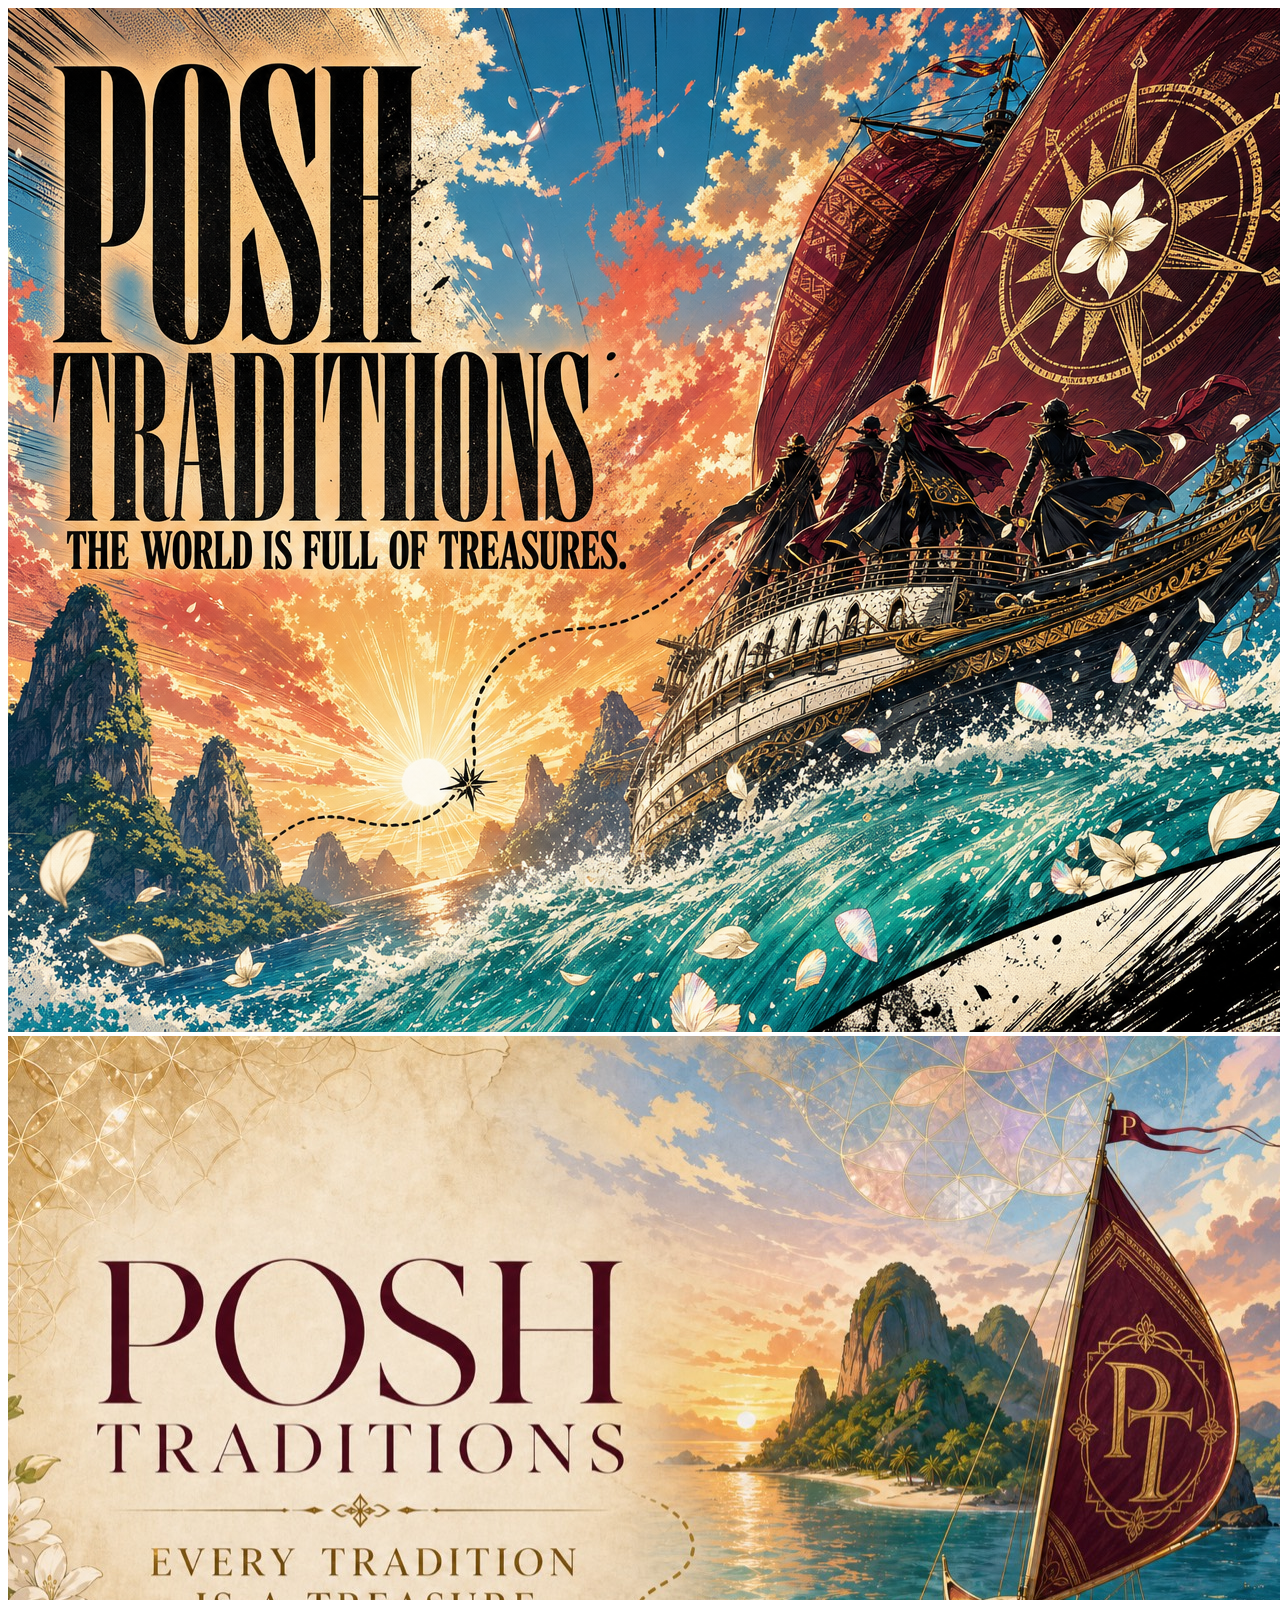
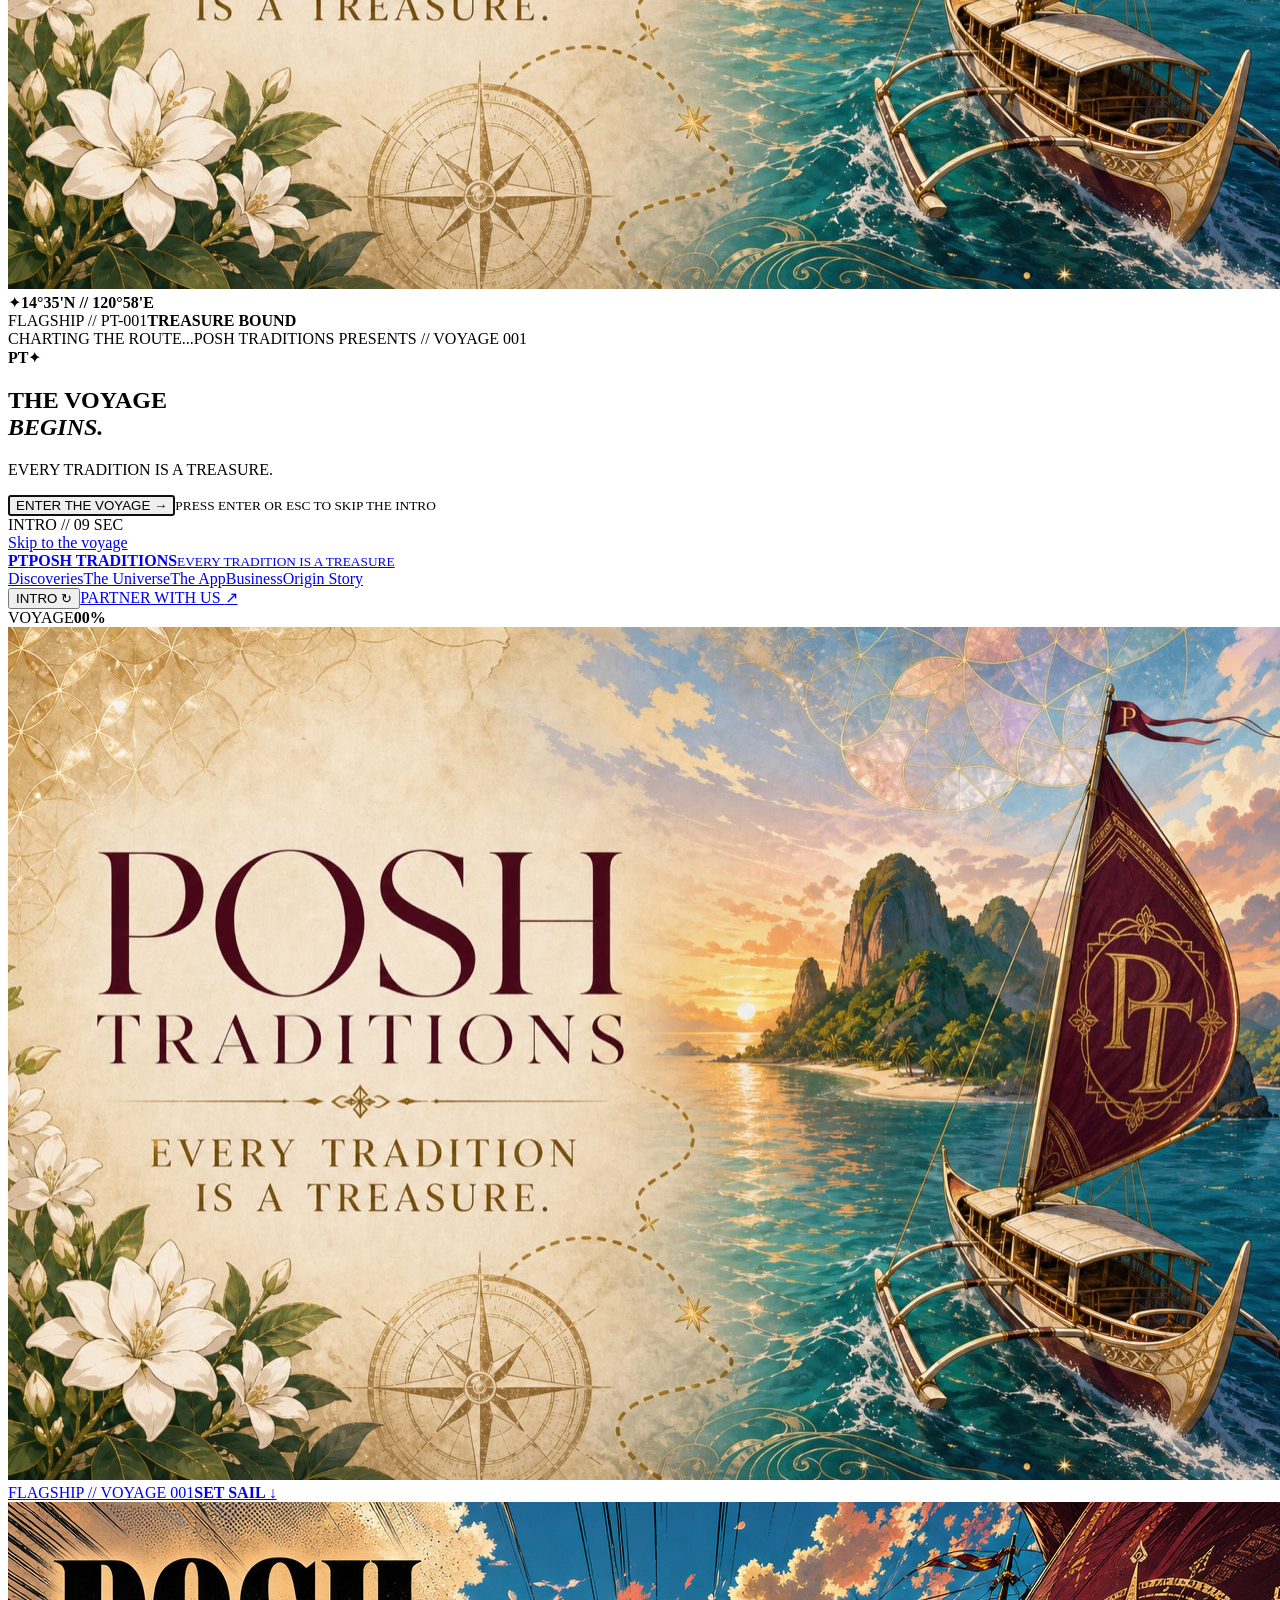
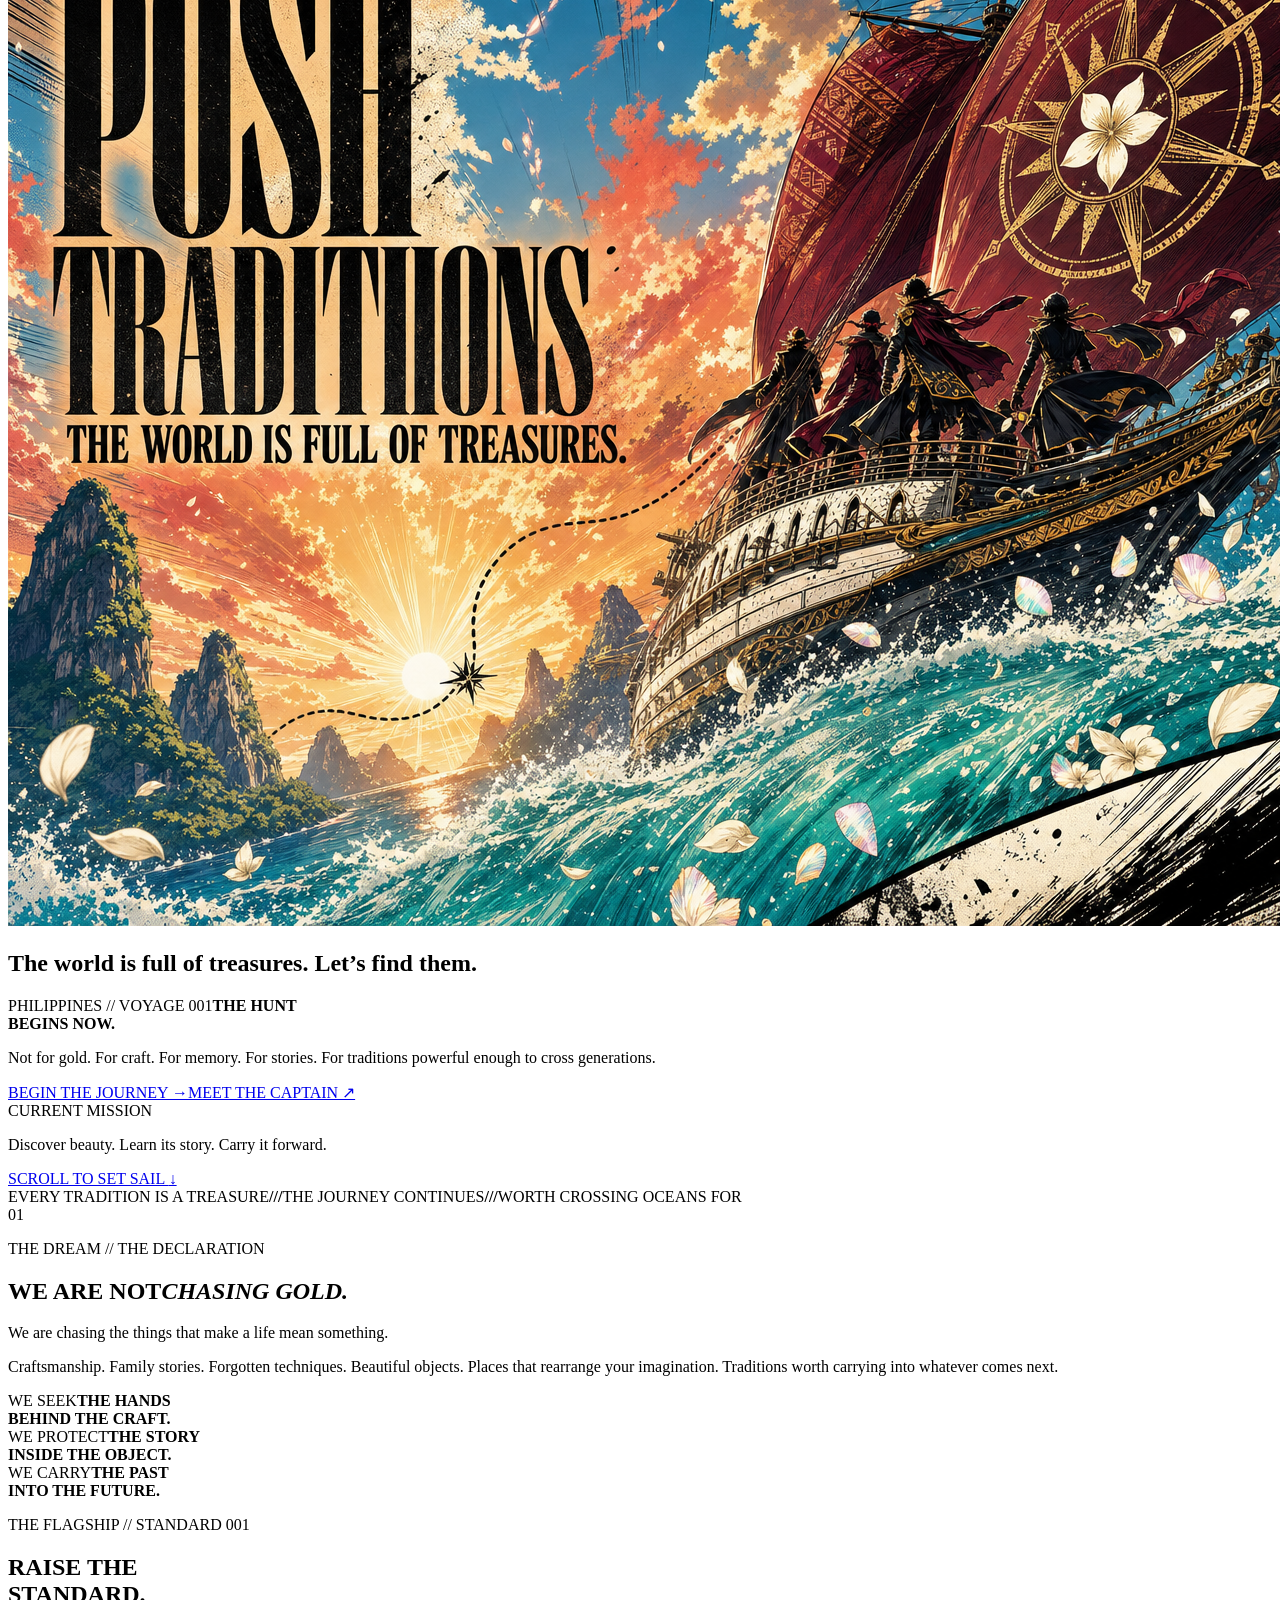
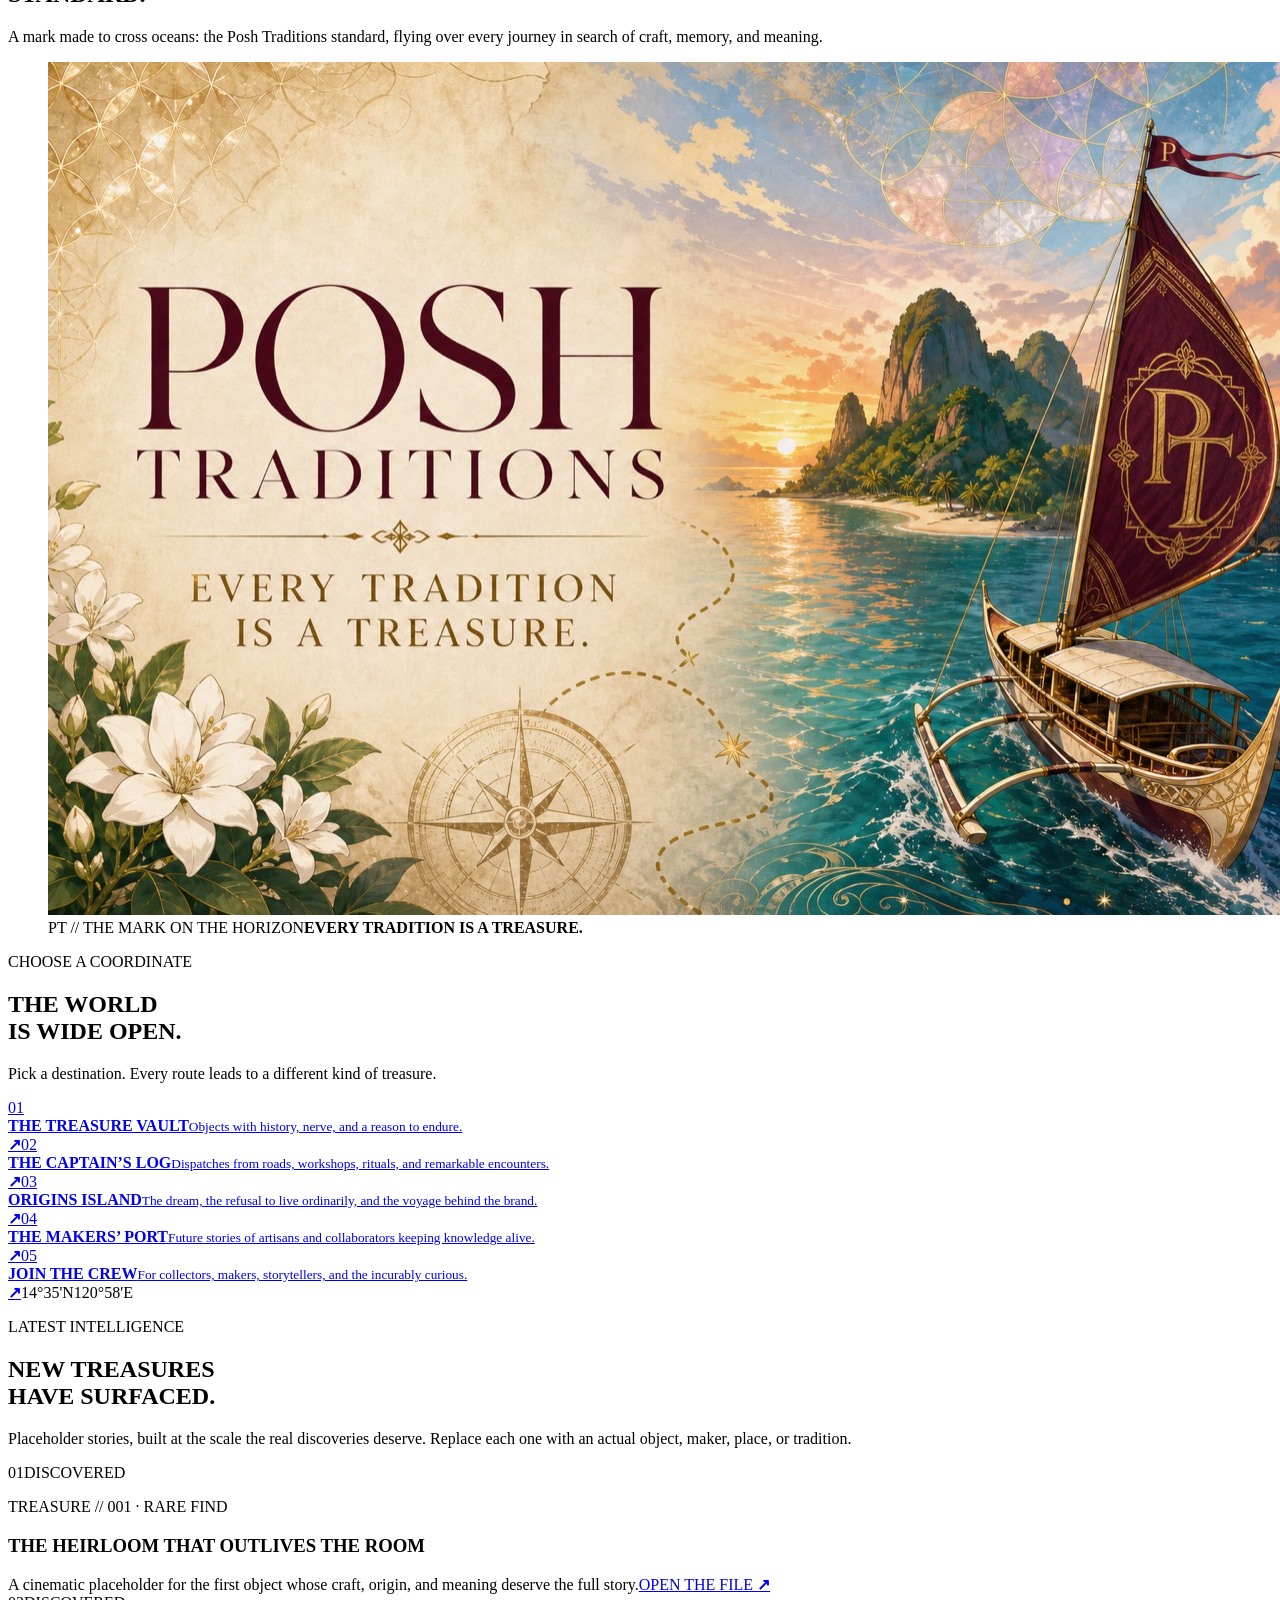
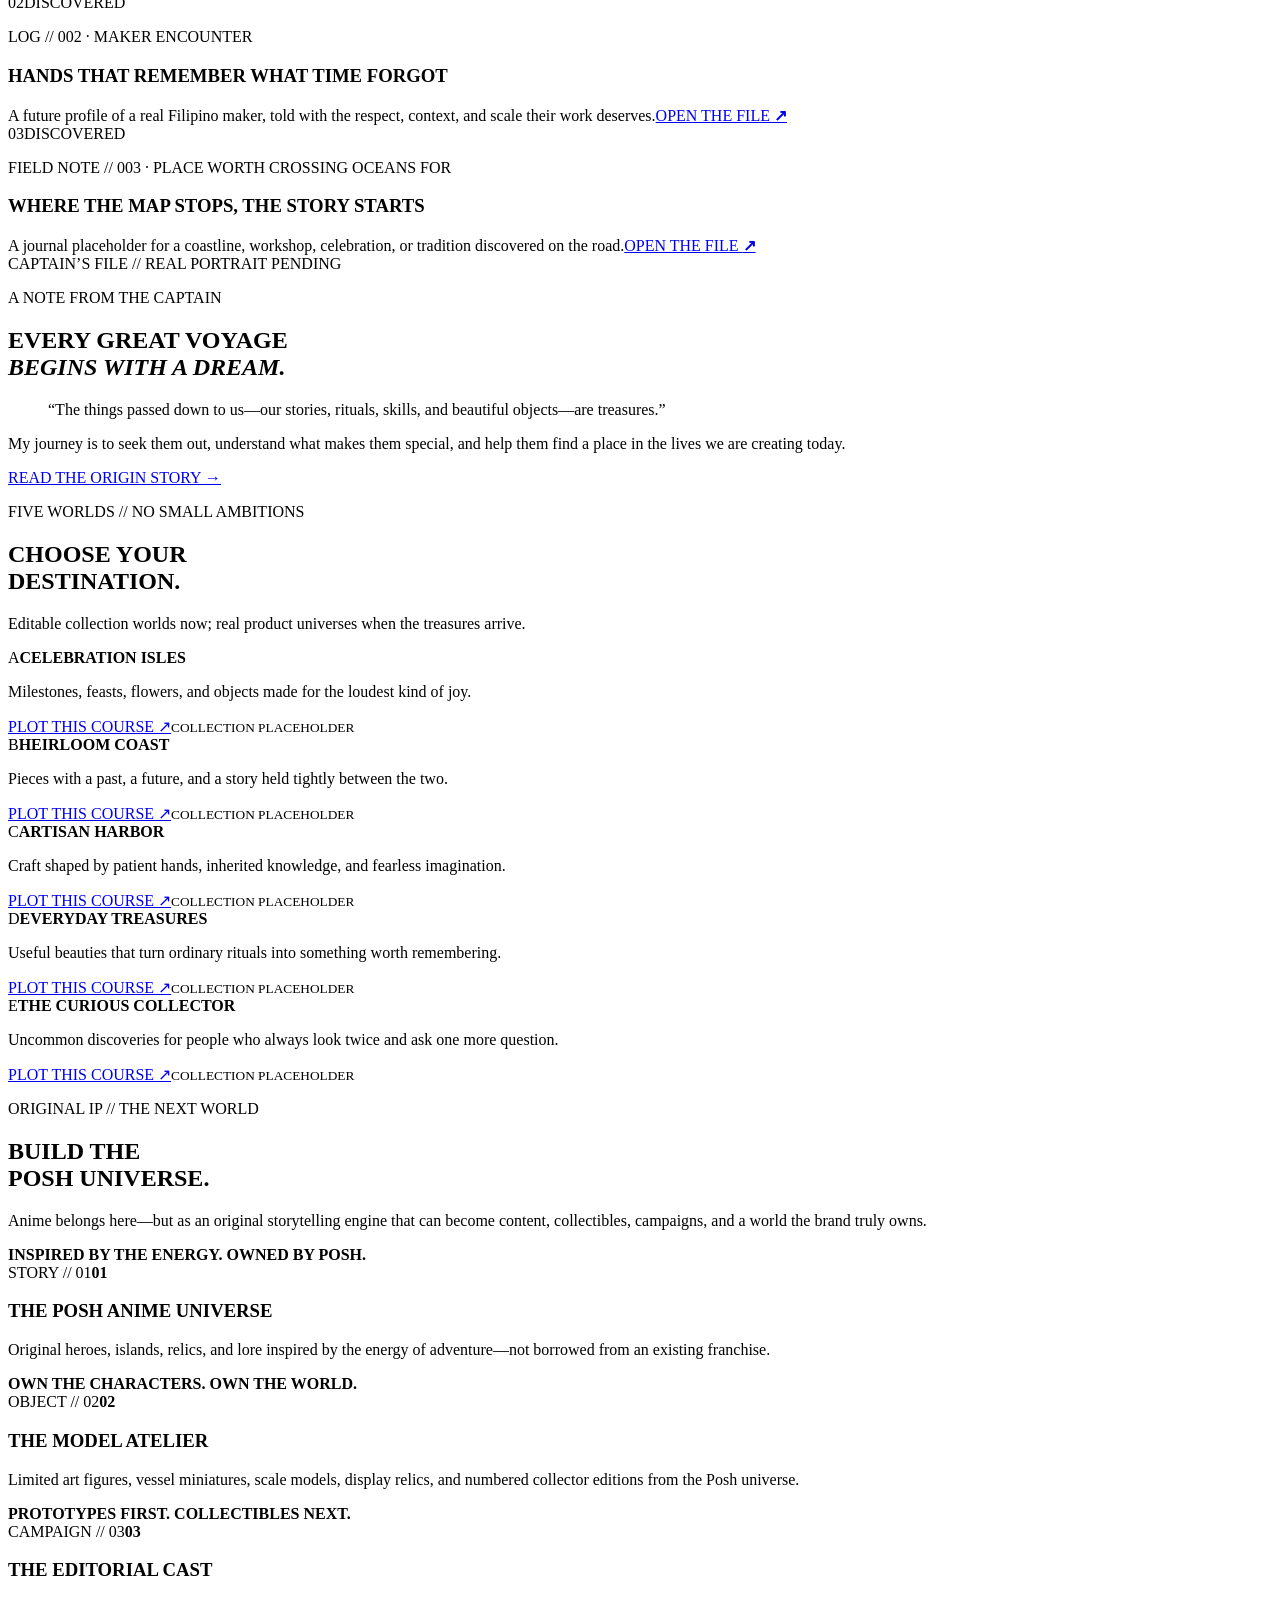
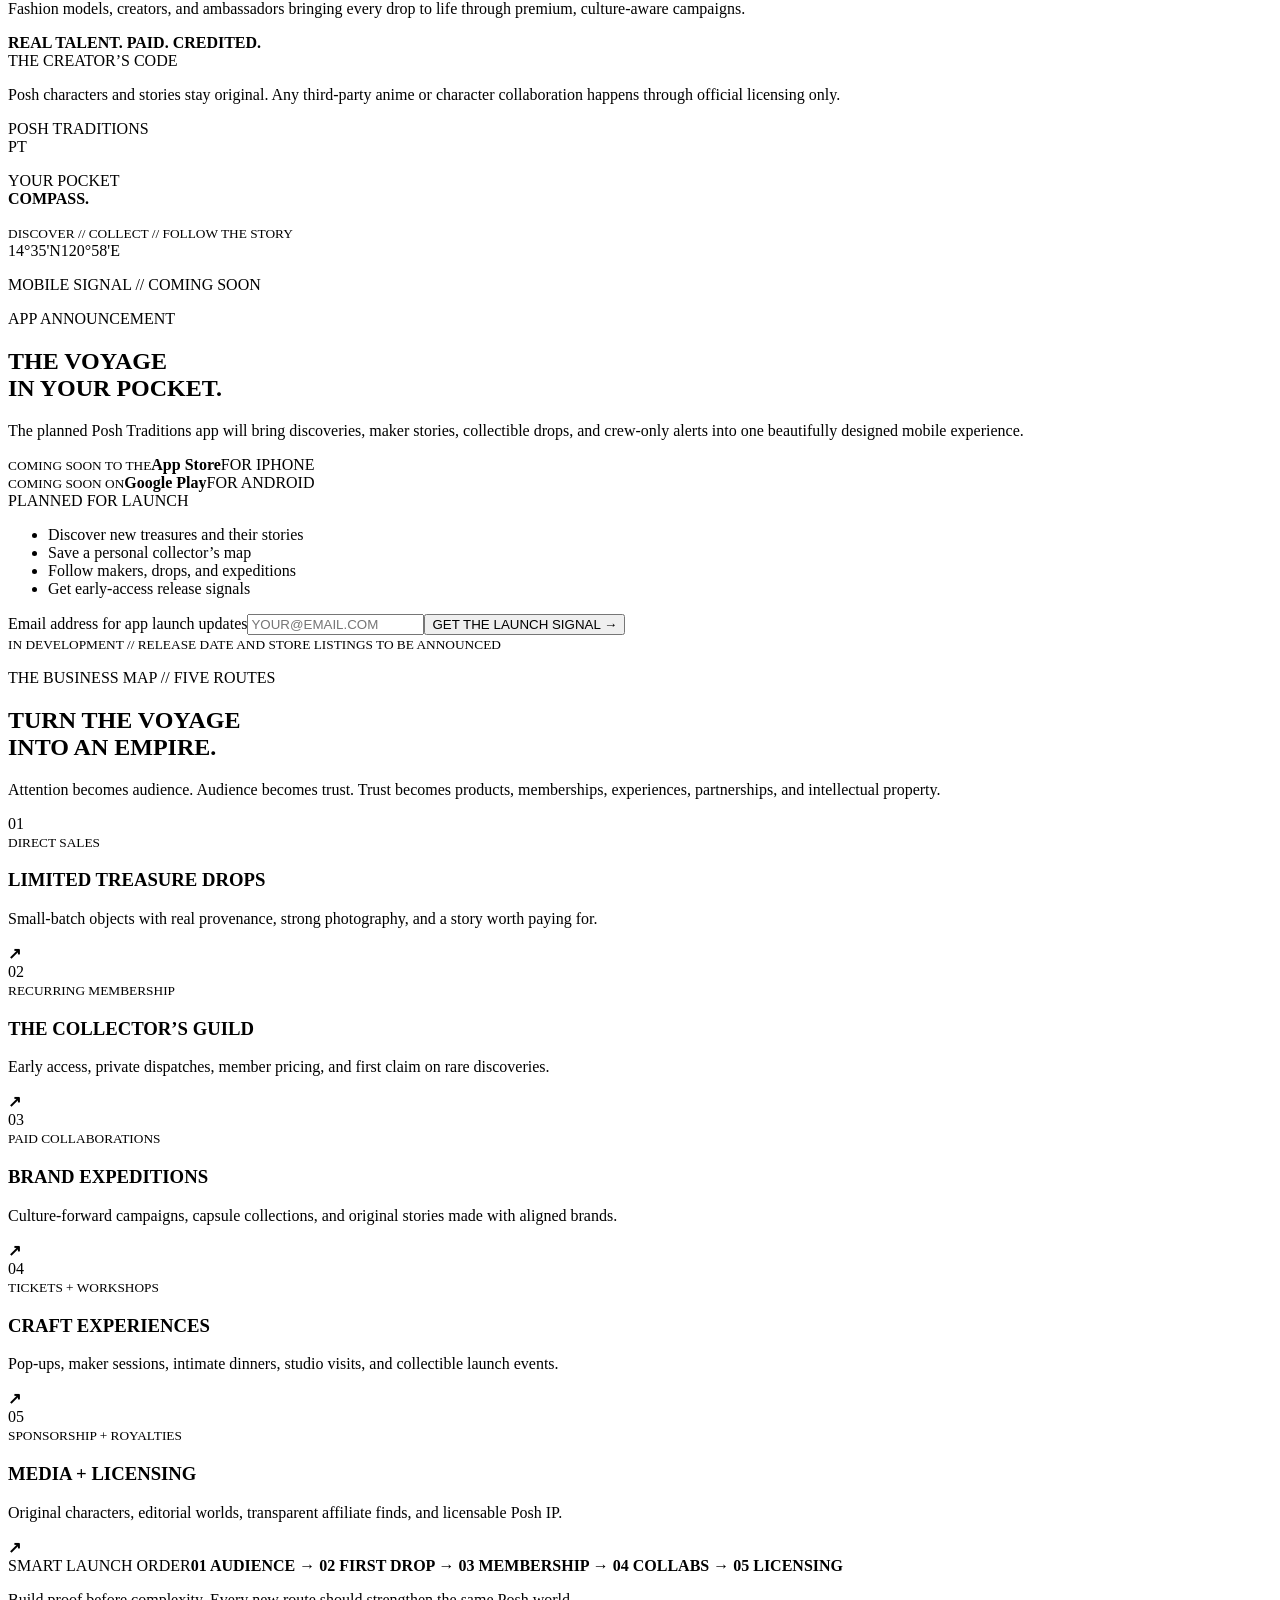
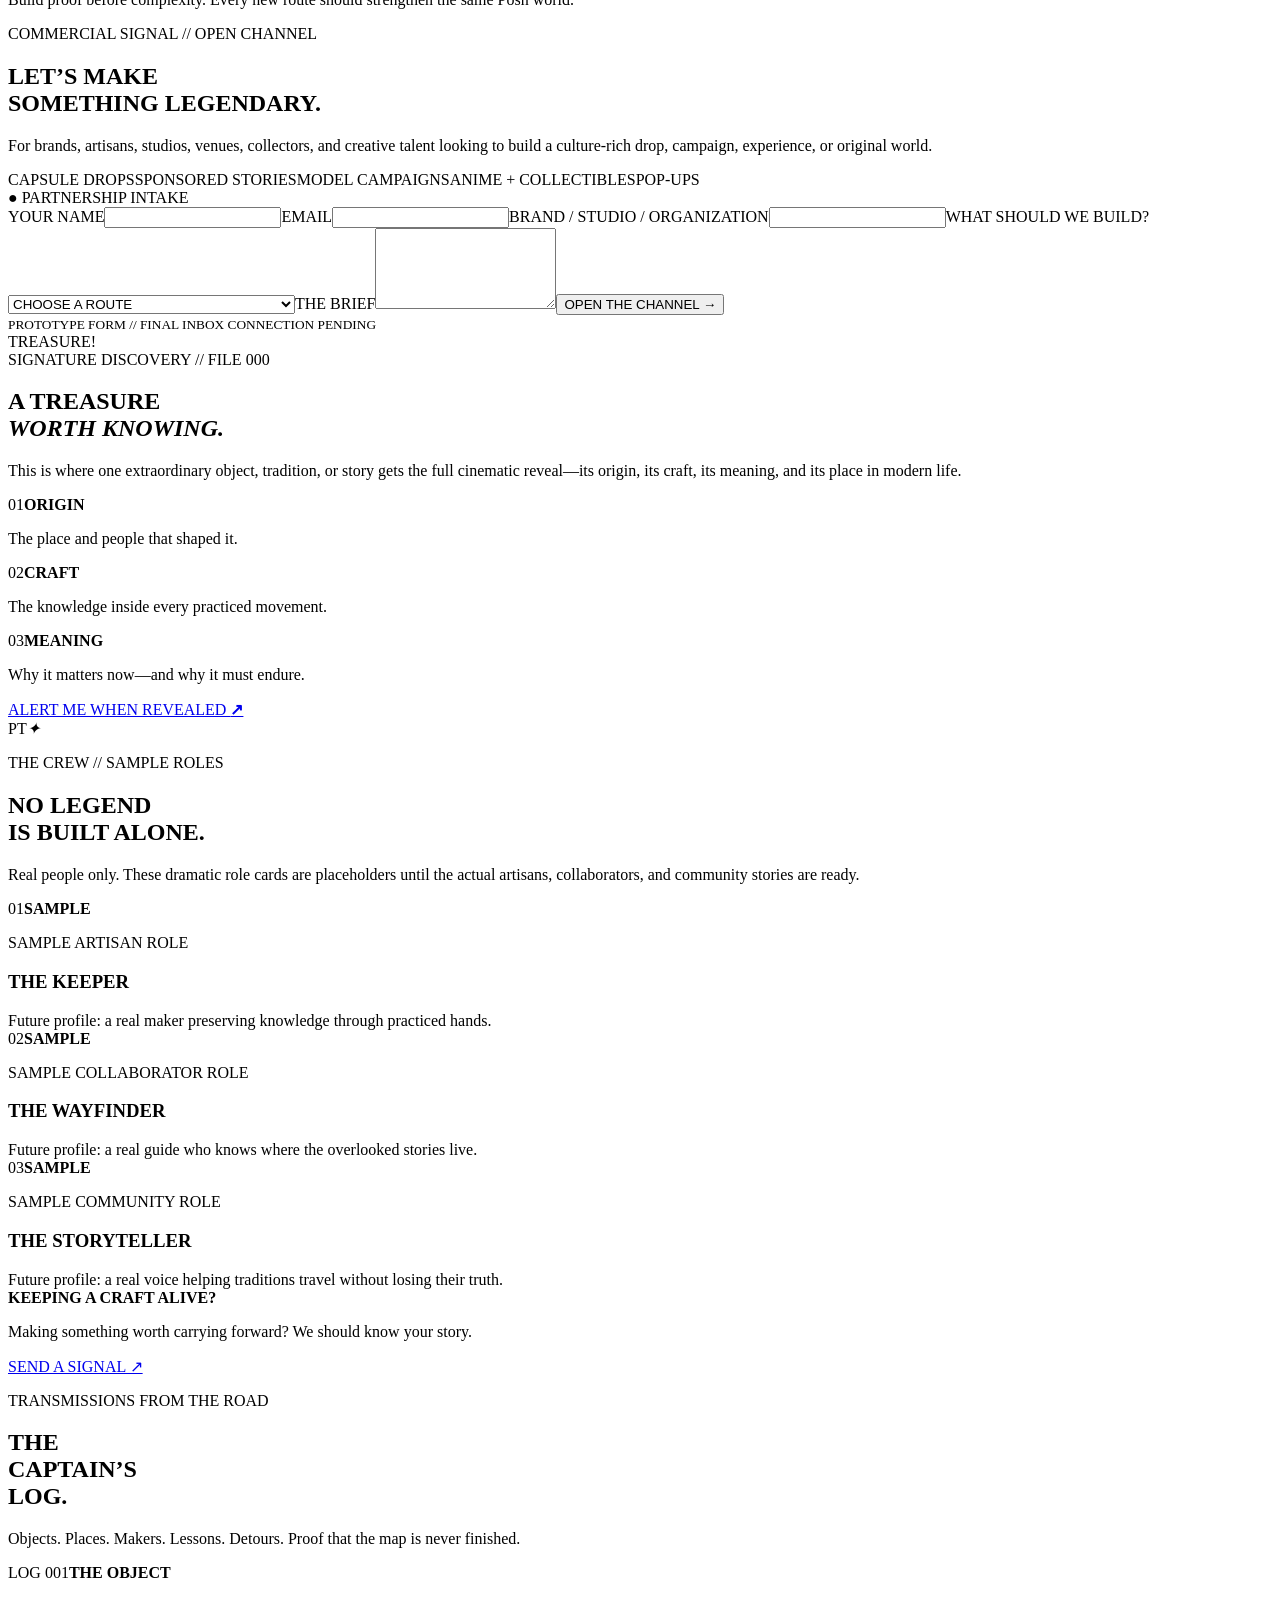
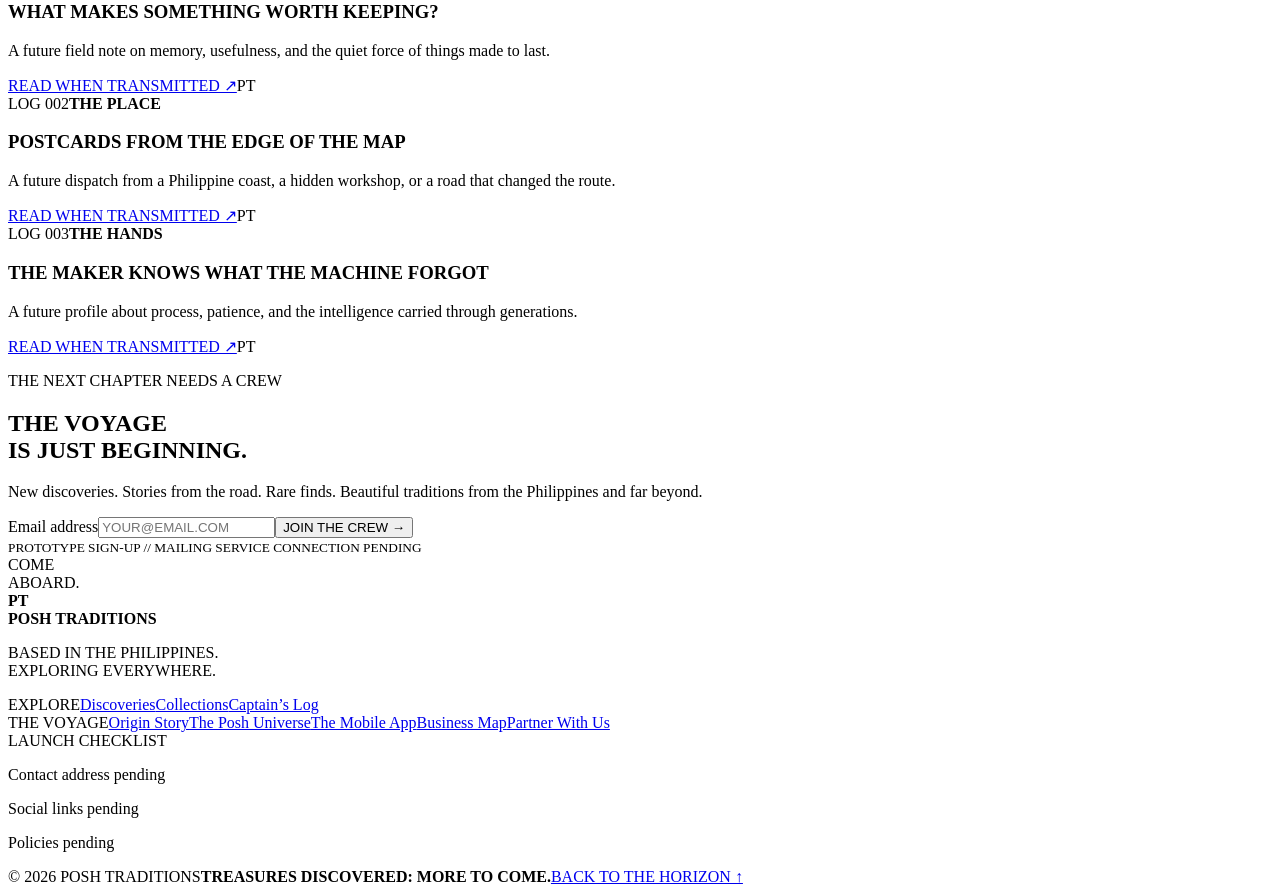
==== commit a06b15a3: "Update index.html" ====
--- a/index.html
+++ b/index.html
@@ -1,2 +1,2 @@
-<!DOCTYPE html><html lang="en"><head><meta charSet="utf-8"/><meta name="viewport" content="width=device-width, initial-scale=1"/><link rel="preload" as="image" href="/hero-epic.png"/><link rel="preload" as="image" href="/posh-voyage-pt.jpg"/><link rel="stylesheet" href="/assets/index-Zkz7pS-7.css" data-rsc-css-href="/assets/index-Zkz7pS-7.css" data-precedence="vite-rsc/importer-resources"/><link rel="modulepreload" href="/assets/layout-segment-context-DkOSz712.js" crossorigin=""/><link rel="modulepreload" href="/assets/rolldown-runtime-S-ySWqyJ.js" crossorigin=""/><link rel="modulepreload" href="/assets/index-eE86tOMN.js" crossorigin=""/><link rel="modulepreload" href="/assets/framework-DjPHiq1u.js" crossorigin=""/><link rel="modulepreload" href="/assets/page-DXrWVucW.js" crossorigin=""/><title>Posh Traditions — Every Tradition Is a Treasure</title><meta name="description" content="A Philippines-based voyage in search of remarkable craftsmanship, meaningful stories, and traditions worth carrying forward."/><meta property="og:title" content="Posh Traditions — Every Tradition Is a Treasure"/><meta property="og:description" content="The world is full of treasures. Let’s find them."/><meta property="og:type" content="website"/><meta property="og:image" content="https://poshtraditions.github.io/posh-voyage-pt.jpg"/><meta property="og:image:width" content="1280"/><meta property="og:image:height" content="853"/><meta property="og:image:alt" content="Posh Traditions flagship sailing toward a tropical horizon"/><meta name="twitter:card" content="summary_large_image"/><meta name="twitter:title" content="Posh Traditions — Every Tradition Is a Treasure"/><meta name="twitter:description" content="The world is full of treasures. Let’s find them."/><meta name="twitter:image" content="https://poshtraditions.github.io/posh-voyage-pt.jpg"/><script>self.__VINEXT_RSC_PARAMS__={}</script><script>self.__VINEXT_RSC_NAV__={"pathname":"/","searchParams":[]}</script><link rel="modulepreload" href="/assets/index-eE86tOMN.js" />
-</head><body><main class="epic-site"><section class="voyage-intro" role="dialog" aria-modal="true" aria-labelledby="voyage-intro-title"><div class="intro-art" aria-hidden="true"><img class="intro-key-art" src="/hero-epic.png" alt=""/><img class="intro-flag-art" src="/posh-voyage-pt.jpg" alt=""/><div class="intro-ink"></div><div class="intro-speed-lines"></div><div class="intro-route-line"><i></i><span>✦</span><b>14°35&#x27;N // 120°58&#x27;E</b></div><div class="intro-ship-signal"><span>FLAGSHIP // PT-001</span><b>TREASURE BOUND</b></div></div><div class="intro-hud"><span class="intro-presents">POSH TRADITIONS PRESENTS // VOYAGE 001</span><div class="intro-seal" aria-hidden="true"><i></i><b>PT</b><span>✦</span></div><h2 id="voyage-intro-title">THE VOYAGE<br/><em>BEGINS.</em></h2><p>EVERY TRADITION IS A TREASURE.</p><button type="button" autofocus="">ENTER THE VOYAGE <span>→</span></button><small>PRESS ENTER OR ESC TO SKIP THE INTRO</small></div><div class="intro-time" aria-hidden="true">INTRO // 09 SEC</div><div class="intro-progress" aria-hidden="true"><i></i></div></section><a class="skip-link" href="#main">Skip to the voyage</a><header class="epic-header"><a class="epic-brand" href="/" aria-label="Posh Traditions home"><span class="pt-mark" aria-hidden="true"><b>PT</b><i></i></span><span><strong>POSH TRADITIONS</strong><small>EVERY TRADITION IS A TREASURE</small></span></a><nav aria-label="Main navigation"><a href="#discoveries">Discoveries</a><a href="#universe">The Universe</a><a href="#app">The App</a><a href="#revenue">Business</a><a href="/about">Origin Story</a></nav><div class="header-actions"><button type="button" class="intro-replay">INTRO <span>↻</span></button><a class="header-signal" href="#partner">PARTNER WITH US <span>↗</span></a></div></header><div class="voyage-meter" aria-label="Voyage progress 0 percent"><span>VOYAGE</span><i><b style="width:0%"></b></i><strong>00<!-- -->%</strong></div><section class="flagship-opening" aria-label="The Posh Traditions flagship"><img src="/posh-voyage-pt.jpg" alt="Posh Traditions voyage artwork featuring a Philippine-inspired boat with a burgundy PT sail, tropical islands, sampaguita flowers, and the words Every Tradition Is a Treasure" fetchPriority="high"/><a href="#main"><span>FLAGSHIP // VOYAGE 001</span><strong>SET SAIL ↓</strong></a></section><section class="epic-hero" id="main"><img class="hero-key-art" src="/hero-epic.png" alt="An original crew aboard a Philippine-inspired sailing vessel charging over a towering wave toward a golden horizon" fetchPriority="high"/><div class="hero-shade" aria-hidden="true"></div><div class="hero-halftone" aria-hidden="true"></div><div class="hero-manga-slash" aria-hidden="true"></div><h1 class="sr-only">The world is full of treasures. Let’s find them.</h1><div class="hero-status"><span>PHILIPPINES // VOYAGE 001</span><strong>THE HUNT<br/>BEGINS NOW.</strong><p>Not for gold. For craft. For memory. For stories. For traditions powerful enough to cross generations.</p><div><a class="impact-button impact-yellow" href="#manifesto">BEGIN THE JOURNEY <b>→</b></a><a class="impact-link" href="/about">MEET THE CAPTAIN ↗</a></div></div><div class="hero-mission"><span>CURRENT MISSION</span><p>Discover beauty. Learn its story. Carry it forward.</p></div><a class="scroll-command" href="#manifesto">SCROLL TO SET SAIL <span>↓</span></a></section><div class="war-cry" aria-hidden="true"><span>EVERY TRADITION IS A TREASURE</span><b>///</b><span>THE JOURNEY CONTINUES</span><b>///</b><span>WORTH CROSSING OCEANS FOR</span></div><section class="manifesto" id="manifesto"><div class="manifesto-number" aria-hidden="true">01</div><div class="manifesto-copy"><p class="chapter-tag">THE DREAM // THE DECLARATION</p><h2>WE ARE NOT<em>CHASING GOLD.</em></h2><p class="manifesto-lead">We are chasing the things that make a life mean something.</p><p>Craftsmanship. Family stories. Forgotten techniques. Beautiful objects. Places that rearrange your imagination. Traditions worth carrying into whatever comes next.</p></div><div class="manifesto-panels" aria-label="What Posh Traditions seeks"><article class="shout-panel panel-red"><span>WE SEEK</span><strong>THE HANDS<br/>BEHIND THE CRAFT.</strong></article><article class="shout-panel panel-teal"><span>WE PROTECT</span><strong>THE STORY<br/>INSIDE THE OBJECT.</strong></article><article class="shout-panel panel-gold"><span>WE CARRY</span><strong>THE PAST<br/>INTO THE FUTURE.</strong></article></div></section><section class="flagship-standard" id="standard"><div class="standard-intro"><div><p class="chapter-tag light">THE FLAGSHIP // STANDARD 001</p><h2>RAISE THE<br/><span>STANDARD.</span></h2></div><p>A mark made to cross oceans: the Posh Traditions standard, flying over every journey in search of craft, memory, and meaning.</p></div><figure class="standard-art"><img src="/posh-voyage-pt.jpg" alt="An elegant Posh Traditions voyage poster with a Philippine-inspired boat carrying a burgundy sail emblazoned with a gold PT monogram" loading="lazy"/><figcaption><span>PT // THE MARK ON THE HORIZON</span><strong>EVERY TRADITION IS A TREASURE.</strong></figcaption></figure></section><section class="world-map" id="map"><div class="world-map-intro"><p class="chapter-tag light">CHOOSE A COORDINATE</p><h2>THE WORLD<br/><span>IS WIDE OPEN.</span></h2><p>Pick a destination. Every route leads to a different kind of treasure.</p></div><div class="route-board"><div class="route-line" aria-hidden="true"></div><a class="route-stop" href="#discoveries"><span>01</span><div><strong>THE TREASURE VAULT</strong><small>Objects with history, nerve, and a reason to endure.</small></div><b>↗</b></a><a class="route-stop" href="#log"><span>02</span><div><strong>THE CAPTAIN’S LOG</strong><small>Dispatches from roads, workshops, rituals, and remarkable encounters.</small></div><b>↗</b></a><a class="route-stop" href="/about"><span>03</span><div><strong>ORIGINS ISLAND</strong><small>The dream, the refusal to live ordinarily, and the voyage behind the brand.</small></div><b>↗</b></a><a class="route-stop" href="#crew"><span>04</span><div><strong>THE MAKERS’ PORT</strong><small>Future stories of artisans and collaborators keeping knowledge alive.</small></div><b>↗</b></a><a class="route-stop" href="#join"><span>05</span><div><strong>JOIN THE CREW</strong><small>For collectors, makers, storytellers, and the incurably curious.</small></div><b>↗</b></a><span class="route-coordinate coordinate-one">14°35&#x27;N</span><span class="route-coordinate coordinate-two">120°58&#x27;E</span></div></section><section class="discoveries-epic" id="discoveries"><div class="section-impact-heading"><div><p class="chapter-tag">LATEST INTELLIGENCE</p><h2>NEW TREASURES<br/><span>HAVE SURFACED.</span></h2></div><p>Placeholder stories, built at the scale the real discoveries deserve. Replace each one with an actual object, maker, place, or tradition.</p></div><div class="discovery-panels"><article class="discovery-panel crop-sail"><div class="discovery-image"><span class="panel-index">0<!-- -->1</span><span class="found-stamp">DISCOVERED</span></div><div class="discovery-text"><p>TREASURE // 001<!-- --> · <!-- -->RARE FIND</p><h3>THE HEIRLOOM THAT OUTLIVES THE ROOM</h3><span>A cinematic placeholder for the first object whose craft, origin, and meaning deserve the full story.</span><a href="#featured">OPEN THE FILE <b>↗</b></a></div></article><article class="discovery-panel crop-crew"><div class="discovery-image"><span class="panel-index">0<!-- -->2</span><span class="found-stamp">DISCOVERED</span></div><div class="discovery-text"><p>LOG // 002<!-- --> · <!-- -->MAKER ENCOUNTER</p><h3>HANDS THAT REMEMBER WHAT TIME FORGOT</h3><span>A future profile of a real Filipino maker, told with the respect, context, and scale their work deserves.</span><a href="#featured">OPEN THE FILE <b>↗</b></a></div></article><article class="discovery-panel crop-islands"><div class="discovery-image"><span class="panel-index">0<!-- -->3</span><span class="found-stamp">DISCOVERED</span></div><div class="discovery-text"><p>FIELD NOTE // 003<!-- --> · <!-- -->PLACE WORTH CROSSING OCEANS FOR</p><h3>WHERE THE MAP STOPS, THE STORY STARTS</h3><span>A journal placeholder for a coastline, workshop, celebration, or tradition discovered on the road.</span><a href="#featured">OPEN THE FILE <b>↗</b></a></div></article></div></section><section class="captain-dream"><div class="dream-art" aria-label="Dramatic crop of the voyage key artwork"><span>CAPTAIN’S FILE // REAL PORTRAIT PENDING</span></div><div class="dream-testimony"><p class="chapter-tag light">A NOTE FROM THE CAPTAIN</p><h2>EVERY GREAT VOYAGE<br/><em>BEGINS WITH A DREAM.</em></h2><blockquote>“The things passed down to us—our stories, rituals, skills, and beautiful objects—are treasures.”</blockquote><p>My journey is to seek them out, understand what makes them special, and help them find a place in the lives we are creating today.</p><a class="impact-button impact-cream" href="/about">READ THE ORIGIN STORY <b>→</b></a></div></section><section class="collection-worlds" id="collections"><div class="section-impact-heading collection-heading"><div><p class="chapter-tag">FIVE WORLDS // NO SMALL AMBITIONS</p><h2>CHOOSE YOUR<br/><span>DESTINATION.</span></h2></div><p>Editable collection worlds now; real product universes when the treasures arrive.</p></div><div class="collection-grid"><article class="collection-block collection-coral"><span>A</span><strong>CELEBRATION ISLES</strong><p>Milestones, feasts, flowers, and objects made for the loudest kind of joy.</p><a href="#join">PLOT THIS COURSE ↗</a><small>COLLECTION PLACEHOLDER</small></article><article class="collection-block collection-gold"><span>B</span><strong>HEIRLOOM COAST</strong><p>Pieces with a past, a future, and a story held tightly between the two.</p><a href="#join">PLOT THIS COURSE ↗</a><small>COLLECTION PLACEHOLDER</small></article><article class="collection-block collection-teal"><span>C</span><strong>ARTISAN HARBOR</strong><p>Craft shaped by patient hands, inherited knowledge, and fearless imagination.</p><a href="#join">PLOT THIS COURSE ↗</a><small>COLLECTION PLACEHOLDER</small></article><article class="collection-block collection-blue"><span>D</span><strong>EVERYDAY TREASURES</strong><p>Useful beauties that turn ordinary rituals into something worth remembering.</p><a href="#join">PLOT THIS COURSE ↗</a><small>COLLECTION PLACEHOLDER</small></article><article class="collection-block collection-wine"><span>E</span><strong>THE CURIOUS COLLECTOR</strong><p>Uncommon discoveries for people who always look twice and ask one more question.</p><a href="#join">PLOT THIS COURSE ↗</a><small>COLLECTION PLACEHOLDER</small></article></div></section><section class="universe-economy" id="universe"><div class="universe-sky" aria-hidden="true"></div><div class="universe-heading"><p class="chapter-tag light">ORIGINAL IP // THE NEXT WORLD</p><h2>BUILD THE<br/><span>POSH UNIVERSE.</span></h2><p>Anime belongs here—but as an original storytelling engine that can become content, collectibles, campaigns, and a world the brand truly owns.</p><strong>INSPIRED BY THE ENERGY. OWNED BY POSH.</strong></div><div class="universe-tracks"><article><span>STORY // 01</span><b>0<!-- -->1</b><h3>THE POSH ANIME UNIVERSE</h3><p>Original heroes, islands, relics, and lore inspired by the energy of adventure—not borrowed from an existing franchise.</p><strong>OWN THE CHARACTERS. OWN THE WORLD.</strong></article><article><span>OBJECT // 02</span><b>0<!-- -->2</b><h3>THE MODEL ATELIER</h3><p>Limited art figures, vessel miniatures, scale models, display relics, and numbered collector editions from the Posh universe.</p><strong>PROTOTYPES FIRST. COLLECTIBLES NEXT.</strong></article><article><span>CAMPAIGN // 03</span><b>0<!-- -->3</b><h3>THE EDITORIAL CAST</h3><p>Fashion models, creators, and ambassadors bringing every drop to life through premium, culture-aware campaigns.</p><strong>REAL TALENT. PAID. CREDITED.</strong></article></div><div class="license-code"><span>THE CREATOR’S CODE</span><p>Posh characters and stories stay original. Any third-party anime or character collaboration happens through official licensing only.</p></div></section><section class="app-launch" id="app"><div class="app-radar" aria-hidden="true"></div><div class="app-device" aria-label="Preview of the planned Posh Traditions mobile app"><div class="phone-shell"><div class="phone-camera"></div><div class="phone-screen"><span>POSH TRADITIONS</span><div class="phone-mark">PT</div><p>YOUR POCKET<br/><strong>COMPASS.</strong></p><small>DISCOVER // COLLECT // FOLLOW THE STORY</small></div></div><span class="app-coordinate app-coordinate-one">14°35&#x27;N</span><span class="app-coordinate app-coordinate-two">120°58&#x27;E</span></div><div class="app-launch-copy"><p class="chapter-tag light">MOBILE SIGNAL // COMING SOON</p><span class="coming-stamp">APP ANNOUNCEMENT</span><h2>THE VOYAGE<br/><span>IN YOUR POCKET.</span></h2><p>The planned Posh Traditions app will bring discoveries, maker stories, collectible drops, and crew-only alerts into one beautifully designed mobile experience.</p><div class="platform-signals" aria-label="Planned mobile platforms"><div><small>COMING SOON TO THE</small><strong>App Store</strong><span>FOR IPHONE</span></div><div><small>COMING SOON ON</small><strong>Google Play</strong><span>FOR ANDROID</span></div></div><div class="app-features"><span>PLANNED FOR LAUNCH</span><ul><li>Discover new treasures and their stories</li><li>Save a personal collector’s map</li><li>Follow makers, drops, and expeditions</li><li>Get early-access release signals</li></ul></div><form class="app-waitlist"><label class="sr-only" for="app-email">Email address for app launch updates</label><input id="app-email" type="email" placeholder="YOUR@EMAIL.COM" required="" name="email"/><button type="submit">GET THE LAUNCH SIGNAL <b>→</b></button></form><small class="app-disclaimer">IN DEVELOPMENT // RELEASE DATE AND STORE LISTINGS TO BE ANNOUNCED</small></div></section><section class="revenue-engine" id="revenue"><div class="revenue-heading"><p class="chapter-tag">THE BUSINESS MAP // FIVE ROUTES</p><h2>TURN THE VOYAGE<br/><span>INTO AN EMPIRE.</span></h2><p>Attention becomes audience. Audience becomes trust. Trust becomes products, memberships, experiences, partnerships, and intellectual property.</p></div><div class="revenue-routes"><article><span>01</span><div><small>DIRECT SALES</small><h3>LIMITED TREASURE DROPS</h3><p>Small-batch objects with real provenance, strong photography, and a story worth paying for.</p></div><b>↗</b></article><article><span>02</span><div><small>RECURRING MEMBERSHIP</small><h3>THE COLLECTOR’S GUILD</h3><p>Early access, private dispatches, member pricing, and first claim on rare discoveries.</p></div><b>↗</b></article><article><span>03</span><div><small>PAID COLLABORATIONS</small><h3>BRAND EXPEDITIONS</h3><p>Culture-forward campaigns, capsule collections, and original stories made with aligned brands.</p></div><b>↗</b></article><article><span>04</span><div><small>TICKETS + WORKSHOPS</small><h3>CRAFT EXPERIENCES</h3><p>Pop-ups, maker sessions, intimate dinners, studio visits, and collectible launch events.</p></div><b>↗</b></article><article><span>05</span><div><small>SPONSORSHIP + ROYALTIES</small><h3>MEDIA + LICENSING</h3><p>Original characters, editorial worlds, transparent affiliate finds, and licensable Posh IP.</p></div><b>↗</b></article></div><div class="launch-order"><span>SMART LAUNCH ORDER</span><strong>01 AUDIENCE → 02 FIRST DROP → 03 MEMBERSHIP → 04 COLLABS → 05 LICENSING</strong><p>Build proof before complexity. Every new route should strengthen the same Posh world.</p></div></section><section class="partner-deck" id="partner"><div class="partner-copy"><p class="chapter-tag light">COMMERCIAL SIGNAL // OPEN CHANNEL</p><h2>LET’S MAKE<br/><span>SOMETHING LEGENDARY.</span></h2><p>For brands, artisans, studios, venues, collectors, and creative talent looking to build a culture-rich drop, campaign, experience, or original world.</p><div class="partner-types" aria-label="Partnership types"><span>CAPSULE DROPS</span><span>SPONSORED STORIES</span><span>MODEL CAMPAIGNS</span><span>ANIME + COLLECTIBLES</span><span>POP-UPS</span></div></div><div class="partner-form-shell"><span class="signal-live">● PARTNERSHIP INTAKE</span><form><label><span>YOUR NAME</span><input autoComplete="name" required="" name="name"/></label><label><span>EMAIL</span><input type="email" autoComplete="email" required="" name="email"/></label><label><span>BRAND / STUDIO / ORGANIZATION</span><input autoComplete="organization" required="" name="organization"/></label><label><span>WHAT SHOULD WE BUILD?</span><select name="partnership" required=""><option value="" disabled="" selected="">CHOOSE A ROUTE</option><option>CAPSULE DROP</option><option>SPONSORED STORY OR CAMPAIGN</option><option>ANIME / ORIGINAL IP COLLABORATION</option><option>COLLECTIBLE OR SCALE MODEL</option><option>FASHION / EDITORIAL MODEL CAMPAIGN</option><option>POP-UP OR CULTURAL EXPERIENCE</option></select></label><label class="partner-brief"><span>THE BRIEF</span><textarea name="brief" rows="5" required=""></textarea></label><button type="submit">OPEN THE CHANNEL <b>→</b></button></form><small>PROTOTYPE FORM // FINAL INBOX CONNECTION PENDING</small></div></section><section class="featured-reveal" id="featured"><div class="featured-scream" aria-hidden="true">TREASURE!</div><div class="featured-core"><span class="featured-code">SIGNATURE DISCOVERY // FILE 000</span><h2>A TREASURE<br/><em>WORTH KNOWING.</em></h2><p>This is where one extraordinary object, tradition, or story gets the full cinematic reveal—its origin, its craft, its meaning, and its place in modern life.</p><div class="featured-facts"><div><span>01</span><strong>ORIGIN</strong><p>The place and people that shaped it.</p></div><div><span>02</span><strong>CRAFT</strong><p>The knowledge inside every practiced movement.</p></div><div><span>03</span><strong>MEANING</strong><p>Why it matters now—and why it must endure.</p></div></div><a class="impact-button impact-black" href="#join">ALERT ME WHEN REVEALED <b>↗</b></a></div><div class="featured-emblem" aria-hidden="true"><span>PT</span><i>✦</i></div></section><section class="crew-epic" id="crew"><div class="section-impact-heading"><div><p class="chapter-tag">THE CREW // SAMPLE ROLES</p><h2>NO LEGEND<br/><span>IS BUILT ALONE.</span></h2></div><p>Real people only. These dramatic role cards are placeholders until the actual artisans, collaborators, and community stories are ready.</p></div><div class="crew-panels"><article class="crew-panel"><div class="crew-frame crew-art-one"><span>01</span><b>SAMPLE</b></div><div><p>SAMPLE ARTISAN ROLE</p><h3>THE KEEPER</h3><span>Future profile: a real maker preserving knowledge through practiced hands.</span></div></article><article class="crew-panel"><div class="crew-frame crew-art-two"><span>02</span><b>SAMPLE</b></div><div><p>SAMPLE COLLABORATOR ROLE</p><h3>THE WAYFINDER</h3><span>Future profile: a real guide who knows where the overlooked stories live.</span></div></article><article class="crew-panel"><div class="crew-frame crew-art-three"><span>03</span><b>SAMPLE</b></div><div><p>SAMPLE COMMUNITY ROLE</p><h3>THE STORYTELLER</h3><span>Future profile: a real voice helping traditions travel without losing their truth.</span></div></article></div><div class="crew-signal"><strong>KEEPING A CRAFT ALIVE?</strong><p>Making something worth carrying forward? We should know your story.</p><a href="#join">SEND A SIGNAL ↗</a></div></section><section class="captains-log" id="log"><div class="log-heading"><p class="chapter-tag light">TRANSMISSIONS FROM THE ROAD</p><h2>THE<br/>CAPTAIN’S<br/><span>LOG.</span></h2><p>Objects. Places. Makers. Lessons. Detours. Proof that the map is never finished.</p></div><div class="log-pages"><article><div class="log-meta"><span>LOG <!-- -->001</span><b>THE OBJECT</b></div><h3>WHAT MAKES SOMETHING WORTH KEEPING?</h3><p>A future field note on memory, usefulness, and the quiet force of things made to last.</p><a href="#join">READ WHEN TRANSMITTED ↗</a><span class="log-seal">PT</span></article><article><div class="log-meta"><span>LOG <!-- -->002</span><b>THE PLACE</b></div><h3>POSTCARDS FROM THE EDGE OF THE MAP</h3><p>A future dispatch from a Philippine coast, a hidden workshop, or a road that changed the route.</p><a href="#join">READ WHEN TRANSMITTED ↗</a><span class="log-seal">PT</span></article><article><div class="log-meta"><span>LOG <!-- -->003</span><b>THE HANDS</b></div><h3>THE MAKER KNOWS WHAT THE MACHINE FORGOT</h3><p>A future profile about process, patience, and the intelligence carried through generations.</p><a href="#join">READ WHEN TRANSMITTED ↗</a><span class="log-seal">PT</span></article></div></section><section class="join-epic" id="join"><div class="join-burst" aria-hidden="true"></div><div class="join-copy"><p class="chapter-tag">THE NEXT CHAPTER NEEDS A CREW</p><h2>THE VOYAGE<br/><span>IS JUST BEGINNING.</span></h2><p>New discoveries. Stories from the road. Rare finds. Beautiful traditions from the Philippines and far beyond.</p><form><label class="sr-only" for="crew-email">Email address</label><input id="crew-email" type="email" placeholder="YOUR@EMAIL.COM" required=""/><button type="submit">JOIN THE CREW <span>→</span></button></form><small>PROTOTYPE SIGN-UP // MAILING SERVICE CONNECTION PENDING</small></div><div class="join-command" aria-hidden="true">COME<br/>ABOARD.</div></section><footer class="epic-footer"><div class="footer-brand"><span class="pt-mark" aria-hidden="true"><b>PT</b><i></i></span><div><strong>POSH TRADITIONS</strong><p>BASED IN THE PHILIPPINES.<br/>EXPLORING EVERYWHERE.</p></div></div><div class="footer-links"><div><span>EXPLORE</span><a href="#discoveries">Discoveries</a><a href="#collections">Collections</a><a href="#log">Captain’s Log</a></div><div><span>THE VOYAGE</span><a href="/about">Origin Story</a><a href="#universe">The Posh Universe</a><a href="#app">The Mobile App</a><a href="#revenue">Business Map</a><a href="#partner">Partner With Us</a></div><div><span>LAUNCH CHECKLIST</span><p>Contact address pending</p><p>Social links pending</p><p>Policies pending</p></div></div><div class="footer-final"><span>© <!-- -->2026<!-- --> POSH TRADITIONS</span><strong>TREASURES DISCOVERED: MORE TO COME.</strong><a href="#main">BACK TO THE HORIZON ↑</a></div></footer></main><script id="_R_">import("/assets/index-eE86tOMN.js")</script></body></html><script>self.__VINEXT_RSC_CHUNKS__=self.__VINEXT_RSC_CHUNKS__||[];self.__VINEXT_RSC_CHUNKS__.push("2:I[\"79ef9a017562\",[],\"Children\",1]\n3:I[\"d7d8178d8913\",[],\"LayoutSegmentProvider\",1]\n4:I[\"79ef9a017562\",[],\"Slot\",1]\n5:I[\"97e23c8fc95f\",[],\"RedirectBoundary\",1]\n:HL[\"/assets/index-Zkz7pS-7.css\",\"style\"]\n")</script><script>self.__VINEXT_RSC_CHUNKS__=self.__VINEXT_RSC_CHUNKS__||[];self.__VINEXT_RSC_CHUNKS__.push("0:{\"__route\":\"route:/\",\"__interceptionContext\":null,\"__layoutIds\":[\"layout:/\"],\"__rootLayout\":\"/\",\"page:/\":\"$L1\",\"layout:/\":[[[[\"$\",\"link\",\"css:/assets/index-Zkz7pS-7.css\",{\"rel\":\"stylesheet\",\"precedence\":\"vite-rsc/importer-resources\",\"href\":\"/assets/index-Zkz7pS-7.css\",\"data-rsc-css-href\":\"/assets/index-Zkz7pS-7.css\"}],\"$undefined\"],[\"$\",\"html\",null,{\"lang\":\"en\",\"children\":[\"$\",\"body\",null,{\"children\":[\"$\",\"$L2\",null,{}]}]}]],null],\"route:/\":[[[\"$\",\"meta\",null,{\"charSet\":\"utf-8\"}],[[\"$\",\"title\",\"0\",{\"children\":\"Posh Traditions — Every Tradition Is a Treasure\"}],[\"$\",\"meta\",\"1\",{\"name\":\"description\",\"content\":\"A Philippines-based voyage in search of remarkable craftsmanship, meaningful stories, and traditions worth carrying forward.\"}],[\"$\",\"meta\",\"2\",{\"property\":\"og:title\",\"content\":\"Posh Traditions — Every Tradition Is a Treasure\"}],[\"$\",\"meta\",\"3\",{\"property\":\"og:description\",\"content\":\"The world is full of treasures. Let’s find them.\"}],[\"$\",\"meta\",\"4\",{\"property\":\"og:type\",\"content\":\"website\"}],[\"$\",\"meta\",\"5\",{\"property\":\"og:image\",\"content\":\"https://poshtraditions.github.io/posh-voyage-pt.jpg\"}],[\"$\",\"meta\",\"6\",{\"property\":\"og:image:width\",\"content\":\"1280\"}],[\"$\",\"meta\",\"7\",{\"property\":\"og:image:height\",\"content\":\"853\"}],[\"$\",\"meta\",\"8\",{\"property\":\"og:image:alt\",\"content\":\"Posh Traditions flagship sailing toward a tropical horizon\"}],[\"$\",\"meta\",\"9\",{\"name\":\"twitter:card\",\"content\":\"summary_large_image\"}],[\"$\",\"meta\",\"10\",{\"name\":\"twitter:title\",\"content\":\"Posh Traditions — Every Tradition Is a Treasure\"}],[\"$\",\"meta\",\"11\",{\"name\":\"twitter:description\",\"content\":\"The world is full of treasures. Let’s find them.\"}],[\"$\",\"meta\",\"12\",{\"name\":\"twitter:image\",\"content\":\"https://poshtraditions.github.io/posh-voyage-pt.jpg\"}]],[[\"$\",\"meta\",\"0\",{\"name\":\"viewport\",\"content\":\"width=device-width, initial-scale=1\"}]]],[\"$\",\"$L3\",null,{\"segmentMap\":{\"children\":[]},\"children\":[\"$\",\"$L4\",null,{\"id\":\"layout:/\",\"parallelSlots\":\"$undefined\",\"children\":[\"$\",\"$L5\",null,{\"children\":[\"$\",\"$L3\",null,{\"segmentMap\":{\"children\":[]},\"children\":[\"$\",\"$L4\",null,{\"id\":\"page:/\"}]}]}]}]}]],\"__layoutFlags\":{\"layout:/\":\"s\"},\"__artifactCompatibility\":{\"schemaVersion\":1,\"graphVersion\":\"app-route-graph:4uhn5s1wvoptc\",\"deploymentVersion\":\"b0e7a154-b2ae-407d-9c9f-77136a02aef3\",\"appElementsSchemaVersion\":1,\"rscPayloadSchemaVersion\":1,\"rootBoundaryId\":\"/\",\"renderEpoch\":null}}\n")</script><script>self.__VINEXT_RSC_CHUNKS__=self.__VINEXT_RSC_CHUNKS__||[];self.__VINEXT_RSC_CHUNKS__.push("6:I[\"6efdf509a785\",[],\"default\",1]\n1:[\"$\",\"$L6\",null,{\"params\":\"$@7\",\"searchParams\":\"$@8\"}]\n")</script><script>self.__VINEXT_RSC_CHUNKS__=self.__VINEXT_RSC_CHUNKS__||[];self.__VINEXT_RSC_CHUNKS__.push("7:{}\n8:{}\n")</script><script>self.__VINEXT_RSC_DONE__=true</script>+<!DOCTYPE html><html lang="en"><head><meta charSet="utf-8"/><meta name="viewport" content="width=device-width, initial-scale=1"/><link rel="preload" as="image" href="/hero-epic.png" fetchPriority="high"/><link rel="preload" as="image" href="/posh-voyage-pt.jpg" fetchPriority="high"/><link rel="stylesheet" href="/app/globals.css" data-rsc-css-href="/app/globals.css" data-precedence="vite-rsc/importer-resources"/><title>Posh Traditions — Every Tradition Is a Treasure</title><meta name="description" content="A Philippines-based voyage in search of remarkable craftsmanship, meaningful stories, and traditions worth carrying forward."/><meta property="og:title" content="Posh Traditions — Every Tradition Is a Treasure"/><meta property="og:description" content="The world is full of treasures. Let’s find them."/><meta property="og:type" content="website"/><meta property="og:image" content="http://localhost:3000/posh-voyage-pt.jpg"/><meta property="og:image:width" content="1280"/><meta property="og:image:height" content="853"/><meta property="og:image:alt" content="Posh Traditions flagship sailing toward a tropical horizon"/><meta name="twitter:card" content="summary_large_image"/><meta name="twitter:title" content="Posh Traditions — Every Tradition Is a Treasure"/><meta name="twitter:description" content="The world is full of treasures. Let’s find them."/><meta name="twitter:image" content="http://localhost:3000/posh-voyage-pt.jpg"/><script>self.__VINEXT_RSC_PARAMS__={}</script><script>self.__VINEXT_RSC_NAV__={"pathname":"/","searchParams":[]}</script><link rel="modulepreload" href="/@id/__x00__virtual:vite-rsc/entry-browser" />
+</head><body><main class="epic-site"><section class="voyage-intro is-loading" role="dialog" aria-modal="true" aria-labelledby="voyage-intro-title"><div class="intro-art" aria-hidden="true"><img class="intro-key-art" src="/hero-epic.png" alt="" fetchPriority="high"/><img class="intro-flag-art" src="/posh-voyage-pt.jpg" alt="" fetchPriority="high"/><div class="intro-ink"></div><div class="intro-speed-lines"></div><div class="intro-route-line"><i></i><span>✦</span><b>14°35&#x27;N // 120°58&#x27;E</b></div><div class="intro-ship-signal"><span>FLAGSHIP // PT-001</span><b>TREASURE BOUND</b></div></div><div class="intro-hud"><span class="intro-loading" aria-live="polite">CHARTING THE ROUTE...</span><span class="intro-presents">POSH TRADITIONS PRESENTS // VOYAGE 001</span><div class="intro-seal" aria-hidden="true"><i></i><b>PT</b><span>✦</span></div><h2 id="voyage-intro-title">THE VOYAGE<br/><em>BEGINS.</em></h2><p>EVERY TRADITION IS A TREASURE.</p><button type="button" autofocus="">ENTER THE VOYAGE <span>→</span></button><small>PRESS ENTER OR ESC TO SKIP THE INTRO</small></div><div class="intro-time" aria-hidden="true">INTRO // 09 SEC</div><div class="intro-progress" aria-hidden="true"><i></i></div></section><a class="skip-link" href="#main">Skip to the voyage</a><header class="epic-header"><a class="epic-brand" href="/" aria-label="Posh Traditions home"><span class="pt-mark" aria-hidden="true"><b>PT</b><i></i></span><span><strong>POSH TRADITIONS</strong><small>EVERY TRADITION IS A TREASURE</small></span></a><nav aria-label="Main navigation"><a href="#discoveries">Discoveries</a><a href="#universe">The Universe</a><a href="#app">The App</a><a href="#revenue">Business</a><a href="/about">Origin Story</a></nav><div class="header-actions"><button type="button" class="intro-replay">INTRO <span>↻</span></button><a class="header-signal" href="#partner">PARTNER WITH US <span>↗</span></a></div></header><div class="voyage-meter" aria-label="Voyage progress 0 percent"><span>VOYAGE</span><i><b style="width:0%"></b></i><strong>00<!-- -->%</strong></div><section class="flagship-opening" aria-label="The Posh Traditions flagship"><img src="/posh-voyage-pt.jpg" alt="Posh Traditions voyage artwork featuring a Philippine-inspired boat with a burgundy PT sail, tropical islands, sampaguita flowers, and the words Every Tradition Is a Treasure" fetchPriority="high"/><a href="#main"><span>FLAGSHIP // VOYAGE 001</span><strong>SET SAIL ↓</strong></a></section><section class="epic-hero" id="main"><img class="hero-key-art" src="/hero-epic.png" alt="An original crew aboard a Philippine-inspired sailing vessel charging over a towering wave toward a golden horizon" fetchPriority="high"/><div class="hero-shade" aria-hidden="true"></div><div class="hero-halftone" aria-hidden="true"></div><div class="hero-manga-slash" aria-hidden="true"></div><h1 class="sr-only">The world is full of treasures. Let’s find them.</h1><div class="hero-status"><span>PHILIPPINES // VOYAGE 001</span><strong>THE HUNT<br/>BEGINS NOW.</strong><p>Not for gold. For craft. For memory. For stories. For traditions powerful enough to cross generations.</p><div><a class="impact-button impact-yellow" href="#manifesto">BEGIN THE JOURNEY <b>→</b></a><a class="impact-link" href="/about">MEET THE CAPTAIN ↗</a></div></div><div class="hero-mission"><span>CURRENT MISSION</span><p>Discover beauty. Learn its story. Carry it forward.</p></div><a class="scroll-command" href="#manifesto">SCROLL TO SET SAIL <span>↓</span></a></section><div class="war-cry" aria-hidden="true"><span>EVERY TRADITION IS A TREASURE</span><b>///</b><span>THE JOURNEY CONTINUES</span><b>///</b><span>WORTH CROSSING OCEANS FOR</span></div><section class="manifesto" id="manifesto"><div class="manifesto-number" aria-hidden="true">01</div><div class="manifesto-copy"><p class="chapter-tag">THE DREAM // THE DECLARATION</p><h2>WE ARE NOT<em>CHASING GOLD.</em></h2><p class="manifesto-lead">We are chasing the things that make a life mean something.</p><p>Craftsmanship. Family stories. Forgotten techniques. Beautiful objects. Places that rearrange your imagination. Traditions worth carrying into whatever comes next.</p></div><div class="manifesto-panels" aria-label="What Posh Traditions seeks"><article class="shout-panel panel-red"><span>WE SEEK</span><strong>THE HANDS<br/>BEHIND THE CRAFT.</strong></article><article class="shout-panel panel-teal"><span>WE PROTECT</span><strong>THE STORY<br/>INSIDE THE OBJECT.</strong></article><article class="shout-panel panel-gold"><span>WE CARRY</span><strong>THE PAST<br/>INTO THE FUTURE.</strong></article></div></section><section class="flagship-standard" id="standard"><div class="standard-intro"><div><p class="chapter-tag light">THE FLAGSHIP // STANDARD 001</p><h2>RAISE THE<br/><span>STANDARD.</span></h2></div><p>A mark made to cross oceans: the Posh Traditions standard, flying over every journey in search of craft, memory, and meaning.</p></div><figure class="standard-art"><img src="/posh-voyage-pt.jpg" alt="An elegant Posh Traditions voyage poster with a Philippine-inspired boat carrying a burgundy sail emblazoned with a gold PT monogram" loading="lazy"/><figcaption><span>PT // THE MARK ON THE HORIZON</span><strong>EVERY TRADITION IS A TREASURE.</strong></figcaption></figure></section><section class="world-map" id="map"><div class="world-map-intro"><p class="chapter-tag light">CHOOSE A COORDINATE</p><h2>THE WORLD<br/><span>IS WIDE OPEN.</span></h2><p>Pick a destination. Every route leads to a different kind of treasure.</p></div><div class="route-board"><div class="route-line" aria-hidden="true"></div><a class="route-stop" href="#discoveries"><span>01</span><div><strong>THE TREASURE VAULT</strong><small>Objects with history, nerve, and a reason to endure.</small></div><b>↗</b></a><a class="route-stop" href="#log"><span>02</span><div><strong>THE CAPTAIN’S LOG</strong><small>Dispatches from roads, workshops, rituals, and remarkable encounters.</small></div><b>↗</b></a><a class="route-stop" href="/about"><span>03</span><div><strong>ORIGINS ISLAND</strong><small>The dream, the refusal to live ordinarily, and the voyage behind the brand.</small></div><b>↗</b></a><a class="route-stop" href="#crew"><span>04</span><div><strong>THE MAKERS’ PORT</strong><small>Future stories of artisans and collaborators keeping knowledge alive.</small></div><b>↗</b></a><a class="route-stop" href="#join"><span>05</span><div><strong>JOIN THE CREW</strong><small>For collectors, makers, storytellers, and the incurably curious.</small></div><b>↗</b></a><span class="route-coordinate coordinate-one">14°35&#x27;N</span><span class="route-coordinate coordinate-two">120°58&#x27;E</span></div></section><section class="discoveries-epic" id="discoveries"><div class="section-impact-heading"><div><p class="chapter-tag">LATEST INTELLIGENCE</p><h2>NEW TREASURES<br/><span>HAVE SURFACED.</span></h2></div><p>Placeholder stories, built at the scale the real discoveries deserve. Replace each one with an actual object, maker, place, or tradition.</p></div><div class="discovery-panels"><article class="discovery-panel crop-sail"><div class="discovery-image"><span class="panel-index">0<!-- -->1</span><span class="found-stamp">DISCOVERED</span></div><div class="discovery-text"><p>TREASURE // 001<!-- --> · <!-- -->RARE FIND</p><h3>THE HEIRLOOM THAT OUTLIVES THE ROOM</h3><span>A cinematic placeholder for the first object whose craft, origin, and meaning deserve the full story.</span><a href="#featured">OPEN THE FILE <b>↗</b></a></div></article><article class="discovery-panel crop-crew"><div class="discovery-image"><span class="panel-index">0<!-- -->2</span><span class="found-stamp">DISCOVERED</span></div><div class="discovery-text"><p>LOG // 002<!-- --> · <!-- -->MAKER ENCOUNTER</p><h3>HANDS THAT REMEMBER WHAT TIME FORGOT</h3><span>A future profile of a real Filipino maker, told with the respect, context, and scale their work deserves.</span><a href="#featured">OPEN THE FILE <b>↗</b></a></div></article><article class="discovery-panel crop-islands"><div class="discovery-image"><span class="panel-index">0<!-- -->3</span><span class="found-stamp">DISCOVERED</span></div><div class="discovery-text"><p>FIELD NOTE // 003<!-- --> · <!-- -->PLACE WORTH CROSSING OCEANS FOR</p><h3>WHERE THE MAP STOPS, THE STORY STARTS</h3><span>A journal placeholder for a coastline, workshop, celebration, or tradition discovered on the road.</span><a href="#featured">OPEN THE FILE <b>↗</b></a></div></article></div></section><section class="captain-dream"><div class="dream-art" aria-label="Dramatic crop of the voyage key artwork"><span>CAPTAIN’S FILE // REAL PORTRAIT PENDING</span></div><div class="dream-testimony"><p class="chapter-tag light">A NOTE FROM THE CAPTAIN</p><h2>EVERY GREAT VOYAGE<br/><em>BEGINS WITH A DREAM.</em></h2><blockquote>“The things passed down to us—our stories, rituals, skills, and beautiful objects—are treasures.”</blockquote><p>My journey is to seek them out, understand what makes them special, and help them find a place in the lives we are creating today.</p><a class="impact-button impact-cream" href="/about">READ THE ORIGIN STORY <b>→</b></a></div></section><section class="collection-worlds" id="collections"><div class="section-impact-heading collection-heading"><div><p class="chapter-tag">FIVE WORLDS // NO SMALL AMBITIONS</p><h2>CHOOSE YOUR<br/><span>DESTINATION.</span></h2></div><p>Editable collection worlds now; real product universes when the treasures arrive.</p></div><div class="collection-grid"><article class="collection-block collection-coral"><span>A</span><strong>CELEBRATION ISLES</strong><p>Milestones, feasts, flowers, and objects made for the loudest kind of joy.</p><a href="#join">PLOT THIS COURSE ↗</a><small>COLLECTION PLACEHOLDER</small></article><article class="collection-block collection-gold"><span>B</span><strong>HEIRLOOM COAST</strong><p>Pieces with a past, a future, and a story held tightly between the two.</p><a href="#join">PLOT THIS COURSE ↗</a><small>COLLECTION PLACEHOLDER</small></article><article class="collection-block collection-teal"><span>C</span><strong>ARTISAN HARBOR</strong><p>Craft shaped by patient hands, inherited knowledge, and fearless imagination.</p><a href="#join">PLOT THIS COURSE ↗</a><small>COLLECTION PLACEHOLDER</small></article><article class="collection-block collection-blue"><span>D</span><strong>EVERYDAY TREASURES</strong><p>Useful beauties that turn ordinary rituals into something worth remembering.</p><a href="#join">PLOT THIS COURSE ↗</a><small>COLLECTION PLACEHOLDER</small></article><article class="collection-block collection-wine"><span>E</span><strong>THE CURIOUS COLLECTOR</strong><p>Uncommon discoveries for people who always look twice and ask one more question.</p><a href="#join">PLOT THIS COURSE ↗</a><small>COLLECTION PLACEHOLDER</small></article></div></section><section class="universe-economy" id="universe"><div class="universe-sky" aria-hidden="true"></div><div class="universe-heading"><p class="chapter-tag light">ORIGINAL IP // THE NEXT WORLD</p><h2>BUILD THE<br/><span>POSH UNIVERSE.</span></h2><p>Anime belongs here—but as an original storytelling engine that can become content, collectibles, campaigns, and a world the brand truly owns.</p><strong>INSPIRED BY THE ENERGY. OWNED BY POSH.</strong></div><div class="universe-tracks"><article><span>STORY // 01</span><b>0<!-- -->1</b><h3>THE POSH ANIME UNIVERSE</h3><p>Original heroes, islands, relics, and lore inspired by the energy of adventure—not borrowed from an existing franchise.</p><strong>OWN THE CHARACTERS. OWN THE WORLD.</strong></article><article><span>OBJECT // 02</span><b>0<!-- -->2</b><h3>THE MODEL ATELIER</h3><p>Limited art figures, vessel miniatures, scale models, display relics, and numbered collector editions from the Posh universe.</p><strong>PROTOTYPES FIRST. COLLECTIBLES NEXT.</strong></article><article><span>CAMPAIGN // 03</span><b>0<!-- -->3</b><h3>THE EDITORIAL CAST</h3><p>Fashion models, creators, and ambassadors bringing every drop to life through premium, culture-aware campaigns.</p><strong>REAL TALENT. PAID. CREDITED.</strong></article></div><div class="license-code"><span>THE CREATOR’S CODE</span><p>Posh characters and stories stay original. Any third-party anime or character collaboration happens through official licensing only.</p></div></section><section class="app-launch" id="app"><div class="app-radar" aria-hidden="true"></div><div class="app-device" aria-label="Preview of the planned Posh Traditions mobile app"><div class="phone-shell"><div class="phone-camera"></div><div class="phone-screen"><span>POSH TRADITIONS</span><div class="phone-mark">PT</div><p>YOUR POCKET<br/><strong>COMPASS.</strong></p><small>DISCOVER // COLLECT // FOLLOW THE STORY</small></div></div><span class="app-coordinate app-coordinate-one">14°35&#x27;N</span><span class="app-coordinate app-coordinate-two">120°58&#x27;E</span></div><div class="app-launch-copy"><p class="chapter-tag light">MOBILE SIGNAL // COMING SOON</p><span class="coming-stamp">APP ANNOUNCEMENT</span><h2>THE VOYAGE<br/><span>IN YOUR POCKET.</span></h2><p>The planned Posh Traditions app will bring discoveries, maker stories, collectible drops, and crew-only alerts into one beautifully designed mobile experience.</p><div class="platform-signals" aria-label="Planned mobile platforms"><div><small>COMING SOON TO THE</small><strong>App Store</strong><span>FOR IPHONE</span></div><div><small>COMING SOON ON</small><strong>Google Play</strong><span>FOR ANDROID</span></div></div><div class="app-features"><span>PLANNED FOR LAUNCH</span><ul><li>Discover new treasures and their stories</li><li>Save a personal collector’s map</li><li>Follow makers, drops, and expeditions</li><li>Get early-access release signals</li></ul></div><form class="app-waitlist"><label class="sr-only" for="app-email">Email address for app launch updates</label><input id="app-email" type="email" placeholder="YOUR@EMAIL.COM" required="" name="email"/><button type="submit">GET THE LAUNCH SIGNAL <b>→</b></button></form><small class="app-disclaimer">IN DEVELOPMENT // RELEASE DATE AND STORE LISTINGS TO BE ANNOUNCED</small></div></section><section class="revenue-engine" id="revenue"><div class="revenue-heading"><p class="chapter-tag">THE BUSINESS MAP // FIVE ROUTES</p><h2>TURN THE VOYAGE<br/><span>INTO AN EMPIRE.</span></h2><p>Attention becomes audience. Audience becomes trust. Trust becomes products, memberships, experiences, partnerships, and intellectual property.</p></div><div class="revenue-routes"><article><span>01</span><div><small>DIRECT SALES</small><h3>LIMITED TREASURE DROPS</h3><p>Small-batch objects with real provenance, strong photography, and a story worth paying for.</p></div><b>↗</b></article><article><span>02</span><div><small>RECURRING MEMBERSHIP</small><h3>THE COLLECTOR’S GUILD</h3><p>Early access, private dispatches, member pricing, and first claim on rare discoveries.</p></div><b>↗</b></article><article><span>03</span><div><small>PAID COLLABORATIONS</small><h3>BRAND EXPEDITIONS</h3><p>Culture-forward campaigns, capsule collections, and original stories made with aligned brands.</p></div><b>↗</b></article><article><span>04</span><div><small>TICKETS + WORKSHOPS</small><h3>CRAFT EXPERIENCES</h3><p>Pop-ups, maker sessions, intimate dinners, studio visits, and collectible launch events.</p></div><b>↗</b></article><article><span>05</span><div><small>SPONSORSHIP + ROYALTIES</small><h3>MEDIA + LICENSING</h3><p>Original characters, editorial worlds, transparent affiliate finds, and licensable Posh IP.</p></div><b>↗</b></article></div><div class="launch-order"><span>SMART LAUNCH ORDER</span><strong>01 AUDIENCE → 02 FIRST DROP → 03 MEMBERSHIP → 04 COLLABS → 05 LICENSING</strong><p>Build proof before complexity. Every new route should strengthen the same Posh world.</p></div></section><section class="partner-deck" id="partner"><div class="partner-copy"><p class="chapter-tag light">COMMERCIAL SIGNAL // OPEN CHANNEL</p><h2>LET’S MAKE<br/><span>SOMETHING LEGENDARY.</span></h2><p>For brands, artisans, studios, venues, collectors, and creative talent looking to build a culture-rich drop, campaign, experience, or original world.</p><div class="partner-types" aria-label="Partnership types"><span>CAPSULE DROPS</span><span>SPONSORED STORIES</span><span>MODEL CAMPAIGNS</span><span>ANIME + COLLECTIBLES</span><span>POP-UPS</span></div></div><div class="partner-form-shell"><span class="signal-live">● PARTNERSHIP INTAKE</span><form><label><span>YOUR NAME</span><input autoComplete="name" required="" name="name"/></label><label><span>EMAIL</span><input type="email" autoComplete="email" required="" name="email"/></label><label><span>BRAND / STUDIO / ORGANIZATION</span><input autoComplete="organization" required="" name="organization"/></label><label><span>WHAT SHOULD WE BUILD?</span><select name="partnership" required=""><option value="" disabled="" selected="">CHOOSE A ROUTE</option><option>CAPSULE DROP</option><option>SPONSORED STORY OR CAMPAIGN</option><option>ANIME / ORIGINAL IP COLLABORATION</option><option>COLLECTIBLE OR SCALE MODEL</option><option>FASHION / EDITORIAL MODEL CAMPAIGN</option><option>POP-UP OR CULTURAL EXPERIENCE</option></select></label><label class="partner-brief"><span>THE BRIEF</span><textarea name="brief" rows="5" required=""></textarea></label><button type="submit">OPEN THE CHANNEL <b>→</b></button></form><small>PROTOTYPE FORM // FINAL INBOX CONNECTION PENDING</small></div></section><section class="featured-reveal" id="featured"><div class="featured-scream" aria-hidden="true">TREASURE!</div><div class="featured-core"><span class="featured-code">SIGNATURE DISCOVERY // FILE 000</span><h2>A TREASURE<br/><em>WORTH KNOWING.</em></h2><p>This is where one extraordinary object, tradition, or story gets the full cinematic reveal—its origin, its craft, its meaning, and its place in modern life.</p><div class="featured-facts"><div><span>01</span><strong>ORIGIN</strong><p>The place and people that shaped it.</p></div><div><span>02</span><strong>CRAFT</strong><p>The knowledge inside every practiced movement.</p></div><div><span>03</span><strong>MEANING</strong><p>Why it matters now—and why it must endure.</p></div></div><a class="impact-button impact-black" href="#join">ALERT ME WHEN REVEALED <b>↗</b></a></div><div class="featured-emblem" aria-hidden="true"><span>PT</span><i>✦</i></div></section><section class="crew-epic" id="crew"><div class="section-impact-heading"><div><p class="chapter-tag">THE CREW // SAMPLE ROLES</p><h2>NO LEGEND<br/><span>IS BUILT ALONE.</span></h2></div><p>Real people only. These dramatic role cards are placeholders until the actual artisans, collaborators, and community stories are ready.</p></div><div class="crew-panels"><article class="crew-panel"><div class="crew-frame crew-art-one"><span>01</span><b>SAMPLE</b></div><div><p>SAMPLE ARTISAN ROLE</p><h3>THE KEEPER</h3><span>Future profile: a real maker preserving knowledge through practiced hands.</span></div></article><article class="crew-panel"><div class="crew-frame crew-art-two"><span>02</span><b>SAMPLE</b></div><div><p>SAMPLE COLLABORATOR ROLE</p><h3>THE WAYFINDER</h3><span>Future profile: a real guide who knows where the overlooked stories live.</span></div></article><article class="crew-panel"><div class="crew-frame crew-art-three"><span>03</span><b>SAMPLE</b></div><div><p>SAMPLE COMMUNITY ROLE</p><h3>THE STORYTELLER</h3><span>Future profile: a real voice helping traditions travel without losing their truth.</span></div></article></div><div class="crew-signal"><strong>KEEPING A CRAFT ALIVE?</strong><p>Making something worth carrying forward? We should know your story.</p><a href="#join">SEND A SIGNAL ↗</a></div></section><section class="captains-log" id="log"><div class="log-heading"><p class="chapter-tag light">TRANSMISSIONS FROM THE ROAD</p><h2>THE<br/>CAPTAIN’S<br/><span>LOG.</span></h2><p>Objects. Places. Makers. Lessons. Detours. Proof that the map is never finished.</p></div><div class="log-pages"><article><div class="log-meta"><span>LOG <!-- -->001</span><b>THE OBJECT</b></div><h3>WHAT MAKES SOMETHING WORTH KEEPING?</h3><p>A future field note on memory, usefulness, and the quiet force of things made to last.</p><a href="#join">READ WHEN TRANSMITTED ↗</a><span class="log-seal">PT</span></article><article><div class="log-meta"><span>LOG <!-- -->002</span><b>THE PLACE</b></div><h3>POSTCARDS FROM THE EDGE OF THE MAP</h3><p>A future dispatch from a Philippine coast, a hidden workshop, or a road that changed the route.</p><a href="#join">READ WHEN TRANSMITTED ↗</a><span class="log-seal">PT</span></article><article><div class="log-meta"><span>LOG <!-- -->003</span><b>THE HANDS</b></div><h3>THE MAKER KNOWS WHAT THE MACHINE FORGOT</h3><p>A future profile about process, patience, and the intelligence carried through generations.</p><a href="#join">READ WHEN TRANSMITTED ↗</a><span class="log-seal">PT</span></article></div></section><section class="join-epic" id="join"><div class="join-burst" aria-hidden="true"></div><div class="join-copy"><p class="chapter-tag">THE NEXT CHAPTER NEEDS A CREW</p><h2>THE VOYAGE<br/><span>IS JUST BEGINNING.</span></h2><p>New discoveries. Stories from the road. Rare finds. Beautiful traditions from the Philippines and far beyond.</p><form><label class="sr-only" for="crew-email">Email address</label><input id="crew-email" type="email" placeholder="YOUR@EMAIL.COM" required=""/><button type="submit">JOIN THE CREW <span>→</span></button></form><small>PROTOTYPE SIGN-UP // MAILING SERVICE CONNECTION PENDING</small></div><div class="join-command" aria-hidden="true">COME<br/>ABOARD.</div></section><footer class="epic-footer"><div class="footer-brand"><span class="pt-mark" aria-hidden="true"><b>PT</b><i></i></span><div><strong>POSH TRADITIONS</strong><p>BASED IN THE PHILIPPINES.<br/>EXPLORING EVERYWHERE.</p></div></div><div class="footer-links"><div><span>EXPLORE</span><a href="#discoveries">Discoveries</a><a href="#collections">Collections</a><a href="#log">Captain’s Log</a></div><div><span>THE VOYAGE</span><a href="/about">Origin Story</a><a href="#universe">The Posh Universe</a><a href="#app">The Mobile App</a><a href="#revenue">Business Map</a><a href="#partner">Partner With Us</a></div><div><span>LAUNCH CHECKLIST</span><p>Contact address pending</p><p>Social links pending</p><p>Policies pending</p></div></div><div class="footer-final"><span>© <!-- -->2026<!-- --> POSH TRADITIONS</span><strong>TREASURES DISCOVERED: MORE TO COME.</strong><a href="#main">BACK TO THE HORIZON ↑</a></div></footer></main><script id="_R_">import("/@id/__x00__virtual:vite-rsc/entry-browser")</script></body></html><script>self.__VINEXT_RSC_CHUNKS__=self.__VINEXT_RSC_CHUNKS__||[];self.__VINEXT_RSC_CHUNKS__.push(":N1785332939139\n")</script><script>self.__VINEXT_RSC_CHUNKS__=self.__VINEXT_RSC_CHUNKS__||[];self.__VINEXT_RSC_CHUNKS__.push("10:I[\"/@id/__x00__virtual:vite-rsc/client-in-server-package-proxy/%2FUsers%2Fposhtraditions%2FDocuments%2FCodex%2F2026-07-28%2Fsites-plugin-sites-openai-bundled-create%2Fnode_modules%2F.pnpm%2Fvinext%400.0.50_%40vitejs%2Bplugin-react%406.0.2_vite%408.0.13_%40types%2Bnode%4022.19.19_esbuild%400.28._6558342ba0b940cbd621b36b626ca262%2Fnode_modules%2Fvinext%2Fdist%2Fshims%2Fslot.js$$cache=iva5p7pacf\",[],\"Children\",1]\n27:I[\"/@id/__x00__virtual:vite-rsc/client-in-server-package-proxy/%2FUsers%2Fposhtraditions%2FDocuments%2FCodex%2F2026-07-28%2Fsites-plugin-sites-openai-bundled-create%2Fnode_modules%2F.pnpm%2Fvinext%400.0.50_%40vitejs%2Bplugin-react%406.0.2_vite%408.0.13_%40types%2Bnode%4022.19.19_esbuild%400.28._6558342ba0b940cbd621b36b626ca262%2Fnode_modules%2Fvinext%2Fdist%2Fshims%2Flayout-segment-context.js$$cache=iva5p7pacf\",[],\"LayoutSegmentProvider\",1]\n29:I[\"/@id/__x00__virtual:vite-rsc/client-in-server-package-proxy/%2FUsers%2Fposhtraditions%2FDocuments%2FCodex%2F2026-07-28%2Fsites-plugin-sites-openai-bundled-create%2Fnode_modules%2F.pnpm%2Fvinext%400.0.50_%40vitejs%2Bplugin-react%406.0.2_vite%408.0.13_%40types%2Bnode%4022.19.19_esbuild%400.28._6558342ba0b940cbd621b36b626ca262%2Fnode_modules%2Fvinext%2Fdist%2Fshims%2Fslot.js$$cache=iva5p7pacf\",[],\"Slot\",1]\n2b:I[\"/@id/__x00__virtual:vite-rsc/client-in-server-package-proxy/%2FUsers%2Fposhtraditions%2FDocuments%2FCodex%2F2026-07-28%2Fsites-plugin-sites-openai-bundled-create%2Fnode_modules%2F.pnpm%2Fvinext%400.0.50_%40vitejs%2Bplugin-react%406.0.2_vite%408.0.13_%40types%2Bnode%4022.19.19_esbuild%400.28._6558342ba0b940cbd621b36b626ca262%2Fnode_modules%2Fvinext%2Fdist%2Fshims%2Ferror-boundary.js$$cache=iva5p7pacf\",[],\"RedirectBoundary\",1]\n2:{\"name\":\"AwaitAppRenderDependencies\",\"key\":null,\"env\":\"Server\",\"stack\":[[\"maybeCaptureError\",\"file:///workers/runner-worker/index.js\",51,10,48,1,true]],\"props\":{}}\n6:I[\"/@id/__x00__virtual:vite-rsc/client-in-server-package-proxy/%2FUsers%2Fposhtraditions%2FDocuments%2FCodex%2F2026-07-28%2Fsites-plugin-sites-openai-bundled-create%2Fnode_modules%2F.pnpm%2Fvinext%400.0.50_%40vitejs%2Bplugin-react%406.0.2_vite%408.0.13_%40types%2Bnode%4022.19.19_esbuild%400.28._6558342ba0b940cbd621b36b626ca262%2Fnode_modules%2Fvinext%2Fdist%2Fshims%2Fslot.js$$cache=iva5p7pacf\",[],\"Children\",1]\n7:{}\n8:[[\"maybeCaptureError\",\"file:///workers/runner-worker/index.js\",51,10,48,1,true]]\n4:{\"name\":\"default\",\"key\":null,\"env\":\"Server\",\"stack\":[[\"maybeCaptureError\",\"file:///workers/runner-worker/index.js\",51,10,48,1,true]],\"props\":{\"params\":\"$@5\",\"children\":[\"$\",\"$L6\",null,\"$7\",null,\"$8\",1]}}\na:{\"name\":\"\",\"key\":null,\"env\":\"Server\",\"owner\":\"$4\",\"stack\":[[\"default\",\"/Users/poshtraditions/Documents/Codex/2026-07-28/sites-plugin-sites-openai-bundled-create/app/layout.tsx\",67,26,63,3,false]],\"props\":{}}\nc:{\"name\":\"RootLayout\",\"key\":null,\"env\":\"Server\",\"owner\":\"$4\",\"stack\":[[\"default\",\"/Users/poshtraditions/Documents/Codex/2026-07-28/sites-plugin-sites-openai-bundled-create/app/layout.tsx\",71,26,63,3,false]],\"props\":{\"params\":\"$@5\",\"children\":\"$4:props:children\"}}\nd:[[\"RootLayout\",\"/Users/poshtraditions/Documents/Codex/2026-07-28/sites-plugin-sites-openai-bundled-create/app/layout.tsx\",42,25,41,1,false]]\ne:[[\"RootLayout\",\"/Users/poshtraditions/Documents/Codex/2026-07-28/sites-plugin-sites-openai-bundled-create/app/layout.tsx\",44,29,41,1,false]]\nf:[[\"maybeCaptureError\",\"file:///workers/runner-worker/index.js\",51,10,48,1,true]]\n12:{\"name\":\"ReleaseAppRenderDependency\",\"key\":null,\"env\":\"Server\",\"stack\":[[\"maybeCaptureError\",\"file:///workers/runner-worker/index.js\",51,10,48,1,true]],\"props\":{}}\n13:[[\"maybeCaptureError\",\"file:///workers/runner-worker/index.js\",51,10,48,1,true]]\n")</script><script>self.__VINEXT_RSC_CHUNKS__=self.__VINEXT_RSC_CHUNKS__||[];self.__VINEXT_RSC_CHUNKS__.push("15:{\"name\":\"MetadataHead\",\"key\":null,\"env\":\"Server\",\"stack\":[[\"maybeCaptureError\",\"file:///workers/runner-worker/index.js\",51,10,48,1,true]],\"props\":{\"metadata\":{\"description\":\"A Philippines-based voyage in search of remarkable craftsmanship, meaningful stories, and traditions worth carrying forward.\",\"openGraph\":{\"title\":\"Posh Traditions — Every Tradition Is a Treasure\",\"description\":\"The world is full of treasures. Let’s find them.\",\"type\":\"website\",\"images\":[{\"url\":\"http://localhost:3000/posh-voyage-pt.jpg\",\"width\":1280,\"height\":853,\"alt\":\"Posh Traditions flagship sailing toward a tropical horizon\"}]},\"twitter\":{\"card\":\"summary_large_image\",\"title\":\"Posh Traditions — Every Tradition Is a Treasure\",\"description\":\"The world is full of treasures. Let’s find them.\",\"images\":[\"http://localhost:3000/posh-voyage-pt.jpg\"]},\"title\":\"Posh Traditions — Every Tradition Is a Treasure\"}}}\n16:[]\n17:[]\n18:[]\n19:[]\n1a:[]\n1b:[]\n1c:[]\n1d:[]\n1e:[]\n1f:[]\n20:[]\n21:[]\n22:[]\n24:{\"name\":\"ViewportHead\",\"key\":null,\"env\":\"Server\",\"stack\":[[\"maybeCaptureError\",\"file:///workers/runner-worker/index.js\",51,10,48,1,true]],\"props\":{\"viewport\":{\"width\":\"device-width\",\"initialScale\":1}}}\n25:[]\n26:[[\"maybeCaptureError\",\"file:///workers/runner-worker/index.js\",51,10,48,1,true]]\n28:[[\"maybeCaptureError\",\"file:///workers/runner-worker/index.js\",51,10,48,1,true]]\n2a:[[\"maybeCaptureError\",\"file:///workers/runner-worker/index.js\",51,10,48,1,true]]\n2c:[[\"maybeCaptureError\",\"file:///workers/runner-worker/index.js\",51,10,48,1,true]]\n2d:[[\"maybeCaptureError\",\"file:///workers/runner-worker/index.js\",51,10,48,1,true]]\n1:D{\"time\":0}\n1:D\"$2\"\n3:D{\"time\":0}\n3:D\"$4\"\n3:D{\"time\":0}\n9:D{\"time\":0}\n9:D\"$a\"\nb:D{\"time\":0}\nb:D\"$c\"\nb:D{\"time\":0}\nb:[\"$\",\"html\",null,{\"lang\":\"en\",\"children\":[\"$\",\"body\",null,{\"children\":[\"$\",\"$L10\",null,{},null,\"$f\",1]},\"$c\",\"$e\",1]},\"$c\",\"$d\",1]\n3:[\"$L9\",\"$b\"]\n11:D{\"time\":0}\n11:D\"$12\"\n11:D{\"time\":0}\n11:null\n14:D{\"time\":0}\n14:D\"$15\"\n14:D{\"time\":1}\n14:[[\"$\",\"title\",\"0\",{\"children\":\"Posh Traditions — Every Tradition Is a Treasure\"},\"$15\",\"$16\",0],[\"$\",\"meta\",\"1\",{\"name\":\"description\",\"content\":\"A Philippines-based voyage in search of remarkable craftsmanship, meaningful stories, and traditions worth carrying forward.\"},\"$15\",\"$17\",0],[\"$\",\"meta\",\"2\",{\"property\":\"og:title\",\"content\":\"Posh Traditions — Every Tradition Is a Treasure\"},\"$15\",\"$18\",0],[\"$\",\"meta\",\"3\",{\"property\":\"og:description\",\"content\":\"The world is full of treasures. Let’s find them.\"},\"$15\",\"$19\",0],[\"$\",\"meta\",\"4\",{\"property\":\"og:type\",\"content\":\"website\"},\"$15\",\"$1a\",0],[\"$\",\"meta\",\"5\",{\"property\":\"og:image\",\"content\":\"http://localhost:3000/posh-voyage-pt.jpg\"},\"$15\",\"$1b\",0],[\"$\",\"meta\",\"6\",{\"property\":\"og:image:width\",\"content\":\"1280\"},\"$15\",\"$1c\",0],[\"$\",\"meta\",\"7\",{\"property\":\"og:image:height\",\"content\":\"853\"},\"$15\",\"$1d\",0],[\"$\",\"meta\",\"8\",{\"property\":\"og:image:alt\",\"content\":\"Posh Traditions flagship sailing toward a tropical horizon\"},\"$15\",\"$1e\",0],[\"$\",\"meta\",\"9\",{\"name\":\"twitter:card\",\"content\":\"summary_large_image\"},\"$15\",\"$1f\",0],[\"$\",\"meta\",\"10\",{\"name\":\"twitter:title\",\"content\":\"Posh Traditions — Every Tradition Is a Treasure\"},\"$15\",\"$20\",0],[\"$\",\"meta\",\"11\",{\"name\":\"twitter:description\",\"content\":\"The world is full of treasures. Let’s find them.\"},\"$15\",\"$21\",0],[\"$\",\"meta\",\"12\",{\"name\":\"twitter:image\",\"content\":\"http://localhost:3000/posh-voyage-pt.jpg\"},\"$15\",\"$22\",0]]\n23:D{\"time\":1}\n23:D\"$24\"\n23:D{\"time\":1}\n23:[[\"$\",\"meta\",\"0\",{\"name\":\"viewport\",\"content\":\"width=device-width, initial-scale=1\"},\"$24\",\"$25\",0]]\n0:{\"__route\":\"route:/\",\"__interceptionContext\":null,\"__layoutIds\":[\"layout:/\"],\"__rootLayout\":\"/\",\"page:/\":\"$L1\",\"layout:/\":[\"$3\",\"$11\"],\"route:/\":[[[\"$\",\"meta\",null,{\"charSet\":\"utf-8\"},null,\"$13\",1],\"$14\",\"$23\"],[\"$\",\"$L27\",null,{\"segmentMap\":{\"children\":[]},\"children\":[\"$\",\"$L29\",null,{\"id\":\"layout:/\",\"parallelSlots\":\"$undefined\",\"children\":[\"$\",\"$L2b\",null,{\"children\":[\"$\",\"$L27\",null,{\"segmentMap\":{\"children\":[]},\"children\":[\"$\",\"$L29\",null,{\"id\":\"page:/\"},null,\"$2d\",1]},null,\"$2c\",1]},null,\"$2a\",1]},null,\"$28\",1]},null,\"$26\",1]],\"__layoutFlags\":{\"layout:/\":\"s\"},\"__artifactCompatibility\":{\"schemaVersion\":1,\"graphVersion\":\"app-route-graph:4uhn5s1wvoptc\",\"deploymentVersion\":\"e6112020-603d-42fd-aedf-4abe90db6654\",\"appElementsSchemaVersion\":1,\"rscPayloadSchemaVersion\":1,\"rootBoundaryId\":\"/\",\"renderEpoch\":null}}\n2f:I[\"/app/page.tsx?t=1785332870195$$cache=iva5p7pacf\",[],\"default\",1]\n5:{}\n")</script><script>self.__VINEXT_RSC_CHUNKS__=self.__VINEXT_RSC_CHUNKS__||[];self.__VINEXT_RSC_CHUNKS__.push("2e:[[\"maybeCaptureError\",\"file:///workers/runner-worker/index.js\",51,10,48,1,true]]\n1:D{\"time\":1}\n1:[\"$\",\"$L2f\",null,{\"params\":\"$@30\",\"searchParams\":\"$@31\"},null,\"$2e\",1]\n30:D{\"time\":1}\n30:{}\n31:D{\"time\":1}\n31:{}\n")</script><script>self.__VINEXT_RSC_CHUNKS__=self.__VINEXT_RSC_CHUNKS__||[];self.__VINEXT_RSC_CHUNKS__.push("35:I[\"/@id/__x00__virtual:vite-rsc/remove-duplicate-server-css$$cache=iva5p7pacf\",[],\"default\",1]\n:HL[\"/app/globals.css\",\"style\"]\n32:{\"name\":\"Resources\",\"key\":null,\"env\":\"Server\",\"owner\":\"$a\",\"stack\":[[\"\",\"/Users/poshtraditions/Documents/Codex/2026-07-28/sites-plugin-sites-openai-bundled-create/app/layout.tsx\",69,41,67,40,false]],\"props\":{}}\n33:[[\"\",\"\\u0000virtual:vite-rsc/css?type=rsc\u0026id=%2FUsers%2Fposhtraditions%2FDocuments%2FCodex%2F2026-07-28%2Fsites-plugin-sites-openai-bundled-create%2Fapp%2Flayout.tsx\u0026lang.js\",11,86,11,70,false],[\"Resources\",\"\\u0000virtual:vite-rsc/css?type=rsc\u0026id=%2FUsers%2Fposhtraditions%2FDocuments%2FCodex%2F2026-07-28%2Fsites-plugin-sites-openai-bundled-create%2Fapp%2Flayout.tsx\u0026lang.js\",11,66,10,10,false]]\n34:[[\"Resources\",\"\\u0000virtual:vite-rsc/css?type=rsc\u0026id=%2FUsers%2Fposhtraditions%2FDocuments%2FCodex%2F2026-07-28%2Fsites-plugin-sites-openai-bundled-create%2Fapp%2Flayout.tsx\u0026lang.js\",17,43,10,10,false]]\n9:D{\"time\":8}\n9:D\"$32\"\n9:D{\"time\":8}\n9:[[\"$\",\"link\",\"css:/app/globals.css\",{\"rel\":\"stylesheet\",\"precedence\":\"vite-rsc/importer-resources\",\"href\":\"/app/globals.css\",\"data-rsc-css-href\":\"/app/globals.css\"},\"$32\",\"$33\",0],[\"$\",\"$L35\",\"remove-duplicate-css\",{},\"$32\",\"$34\",0]]\n")</script><script>self.__VINEXT_RSC_DONE__=true</script>
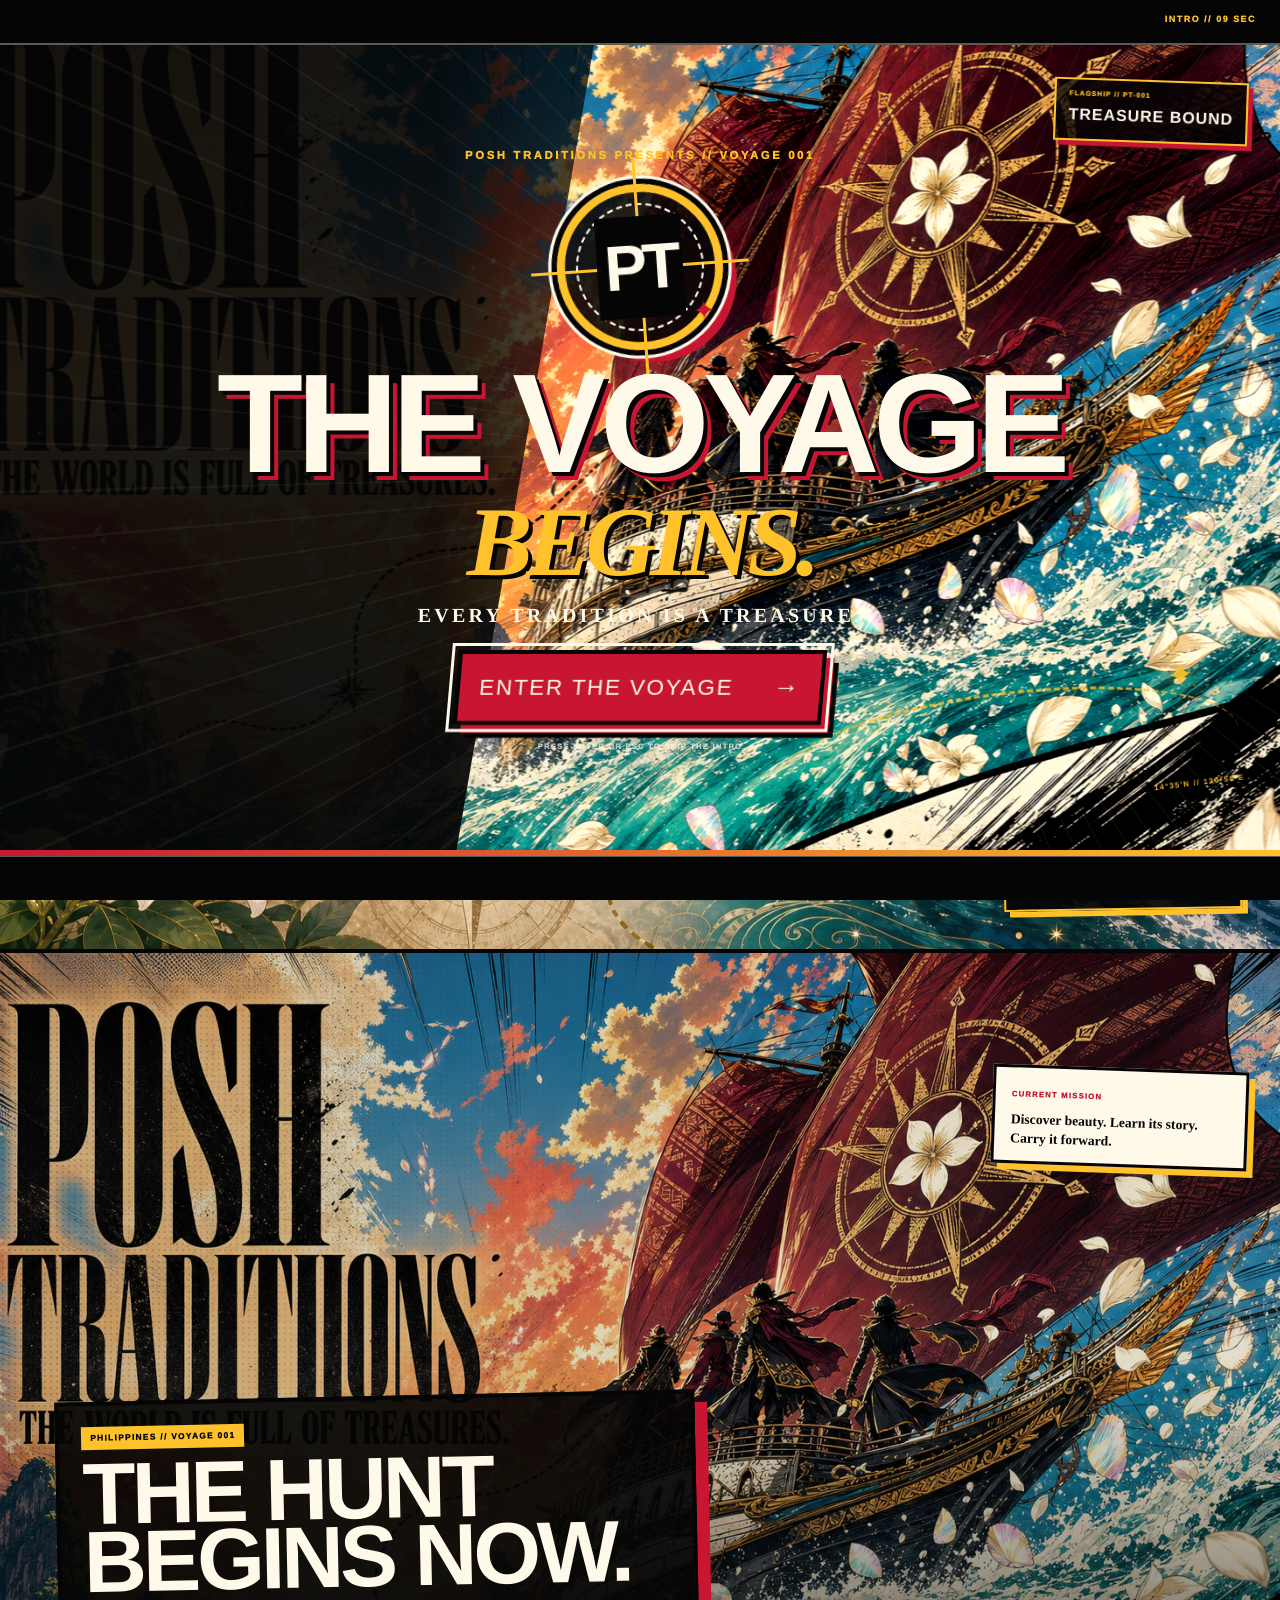
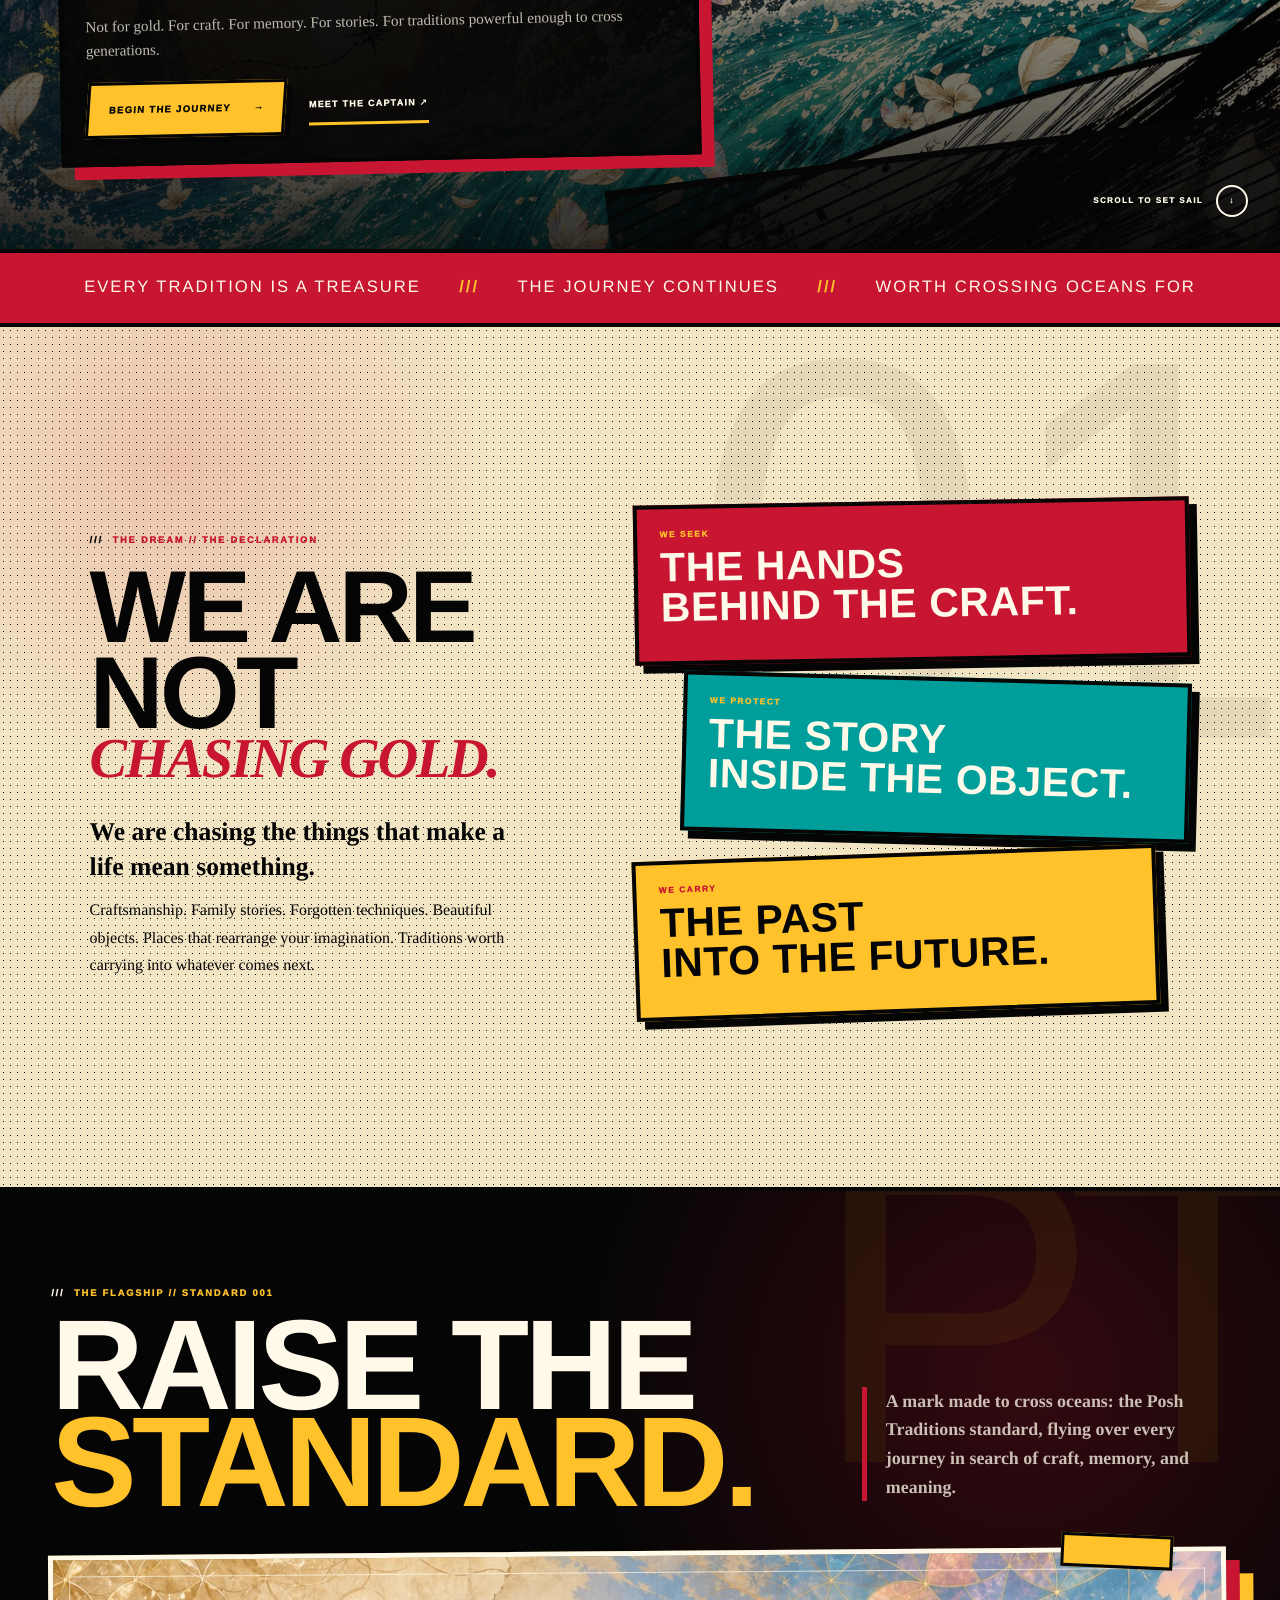
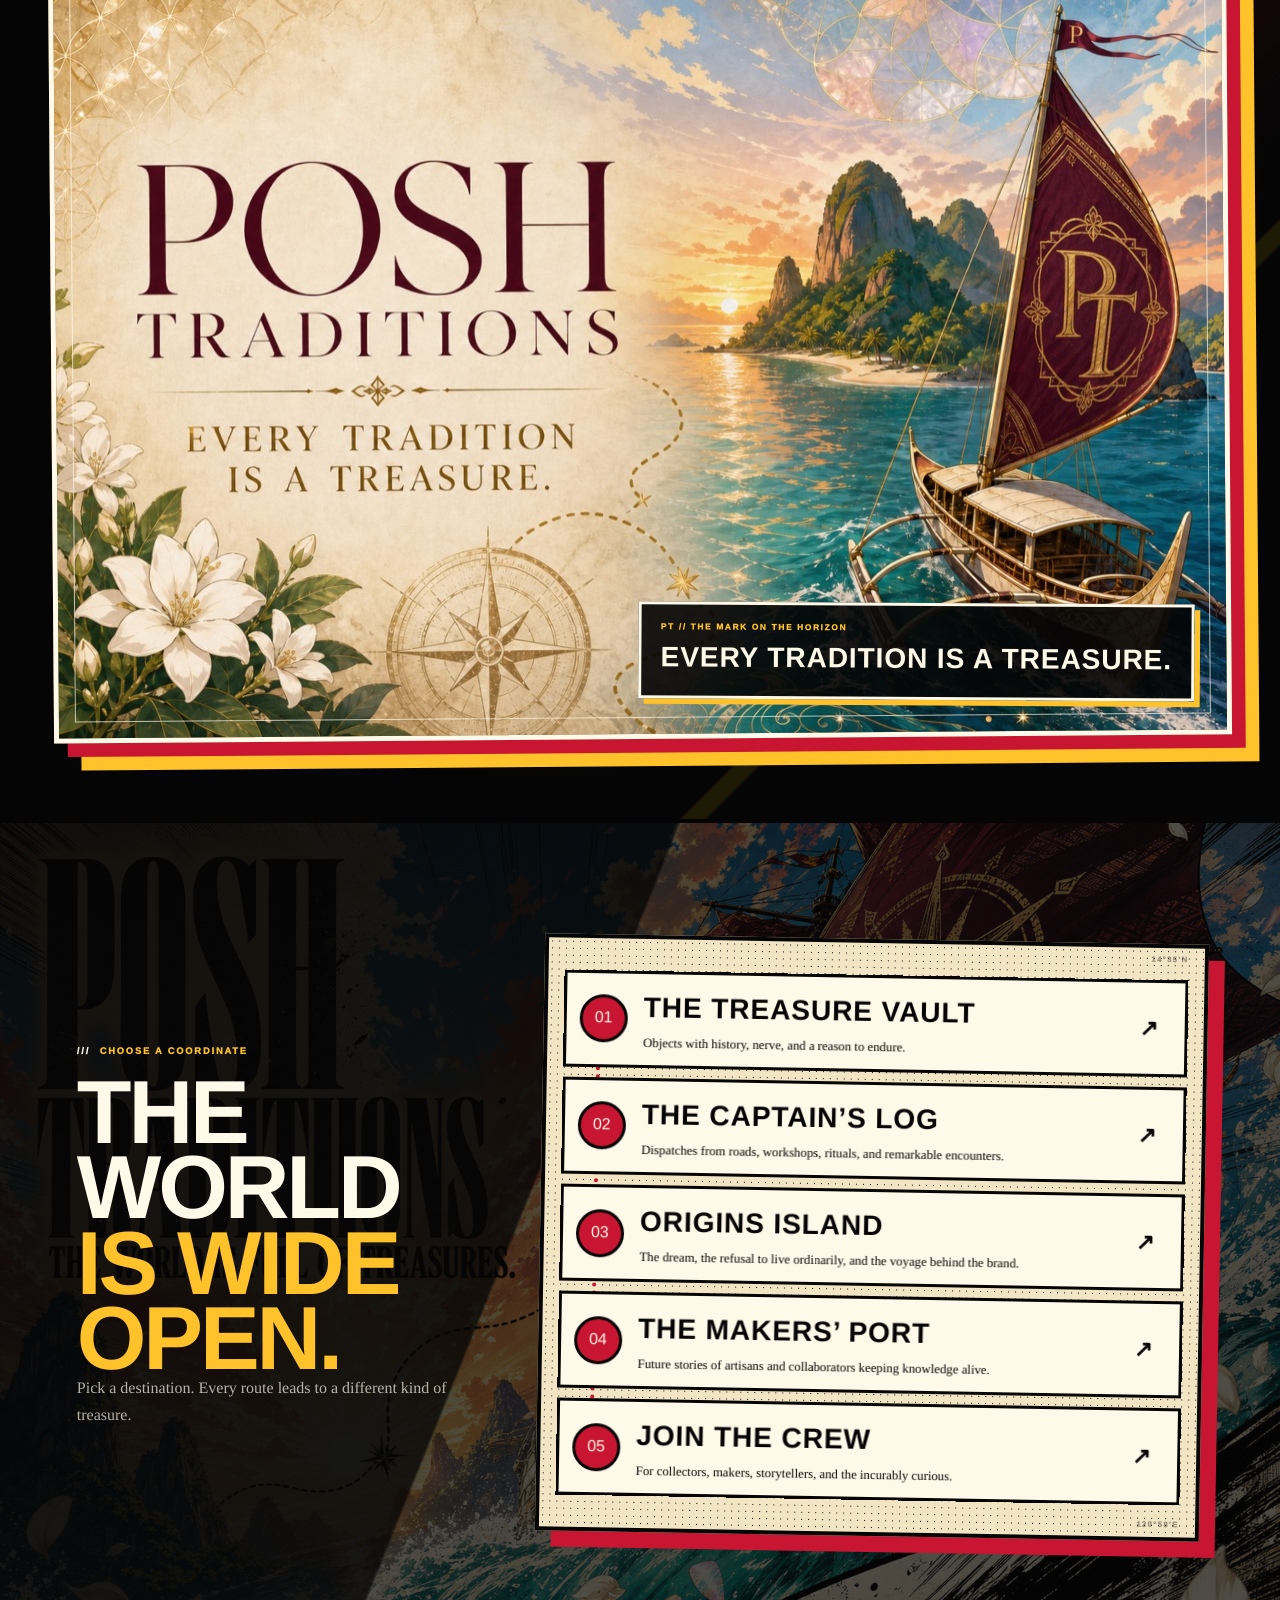
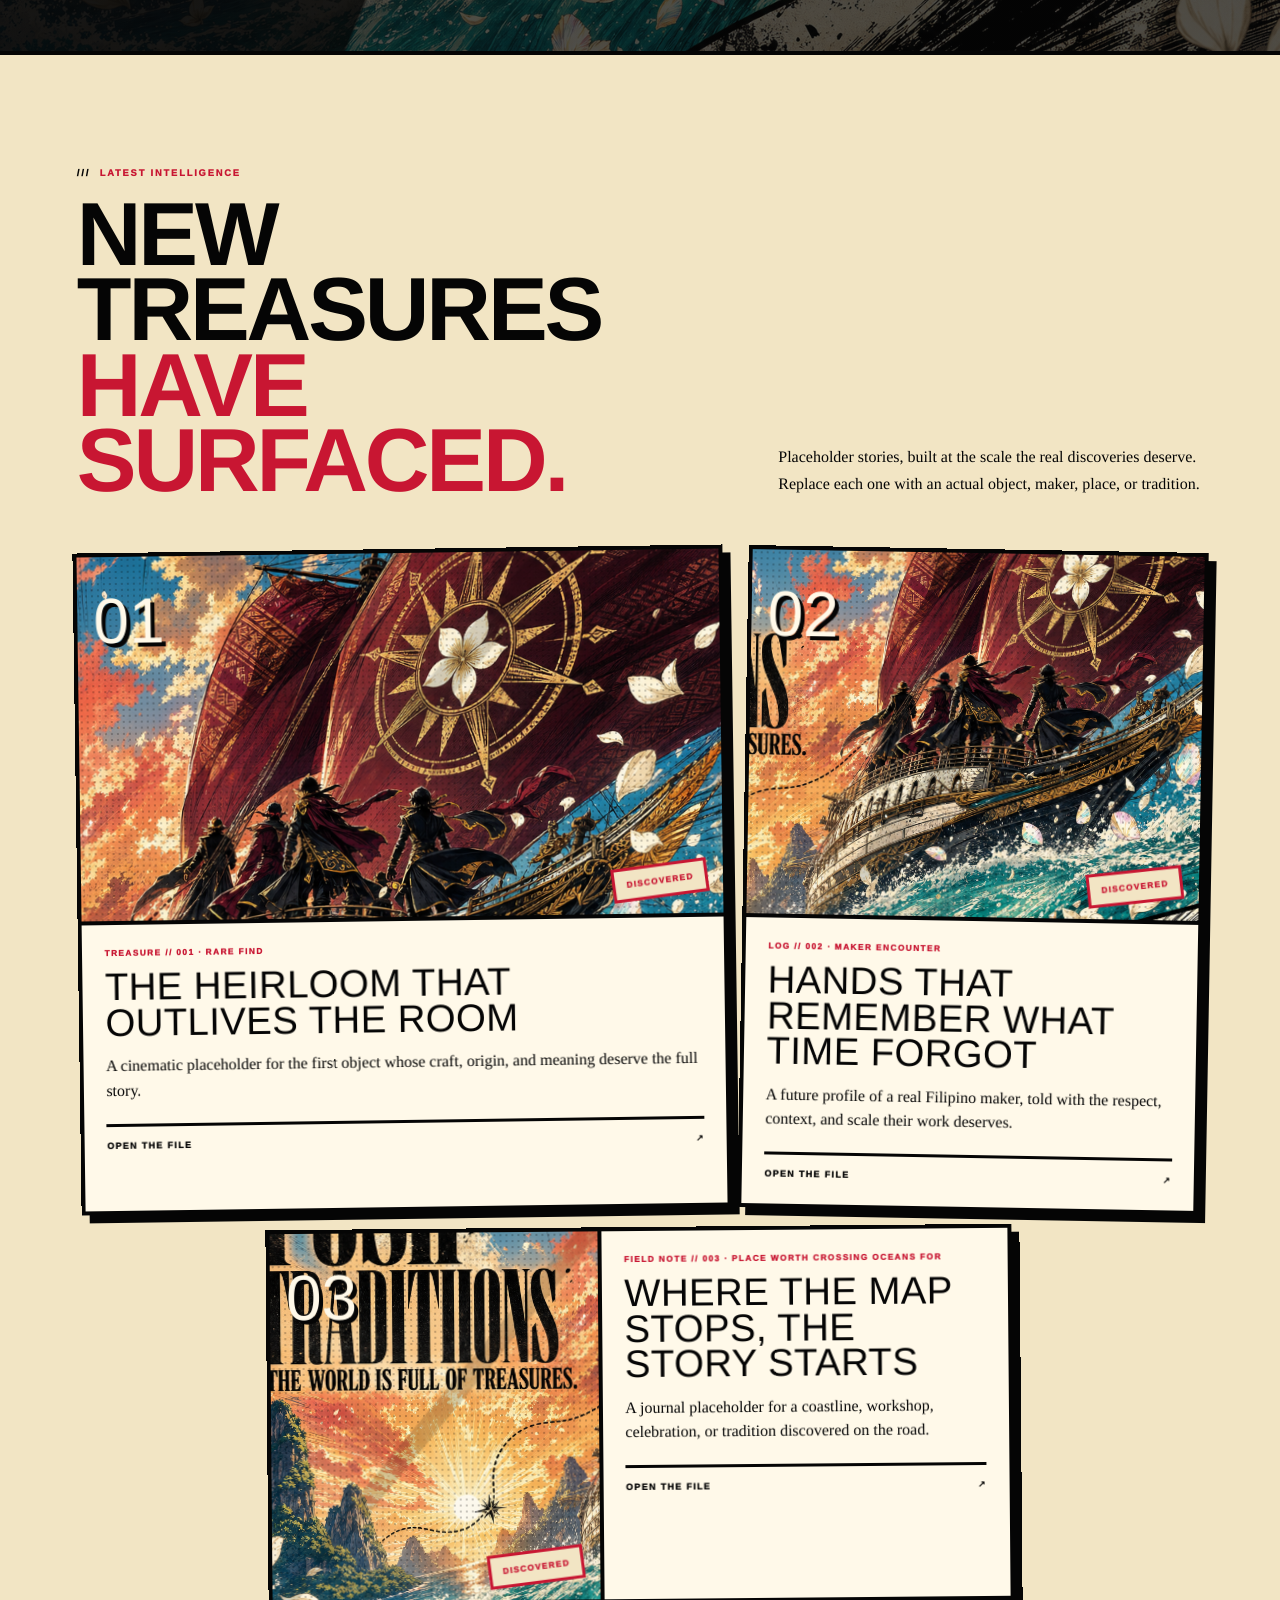
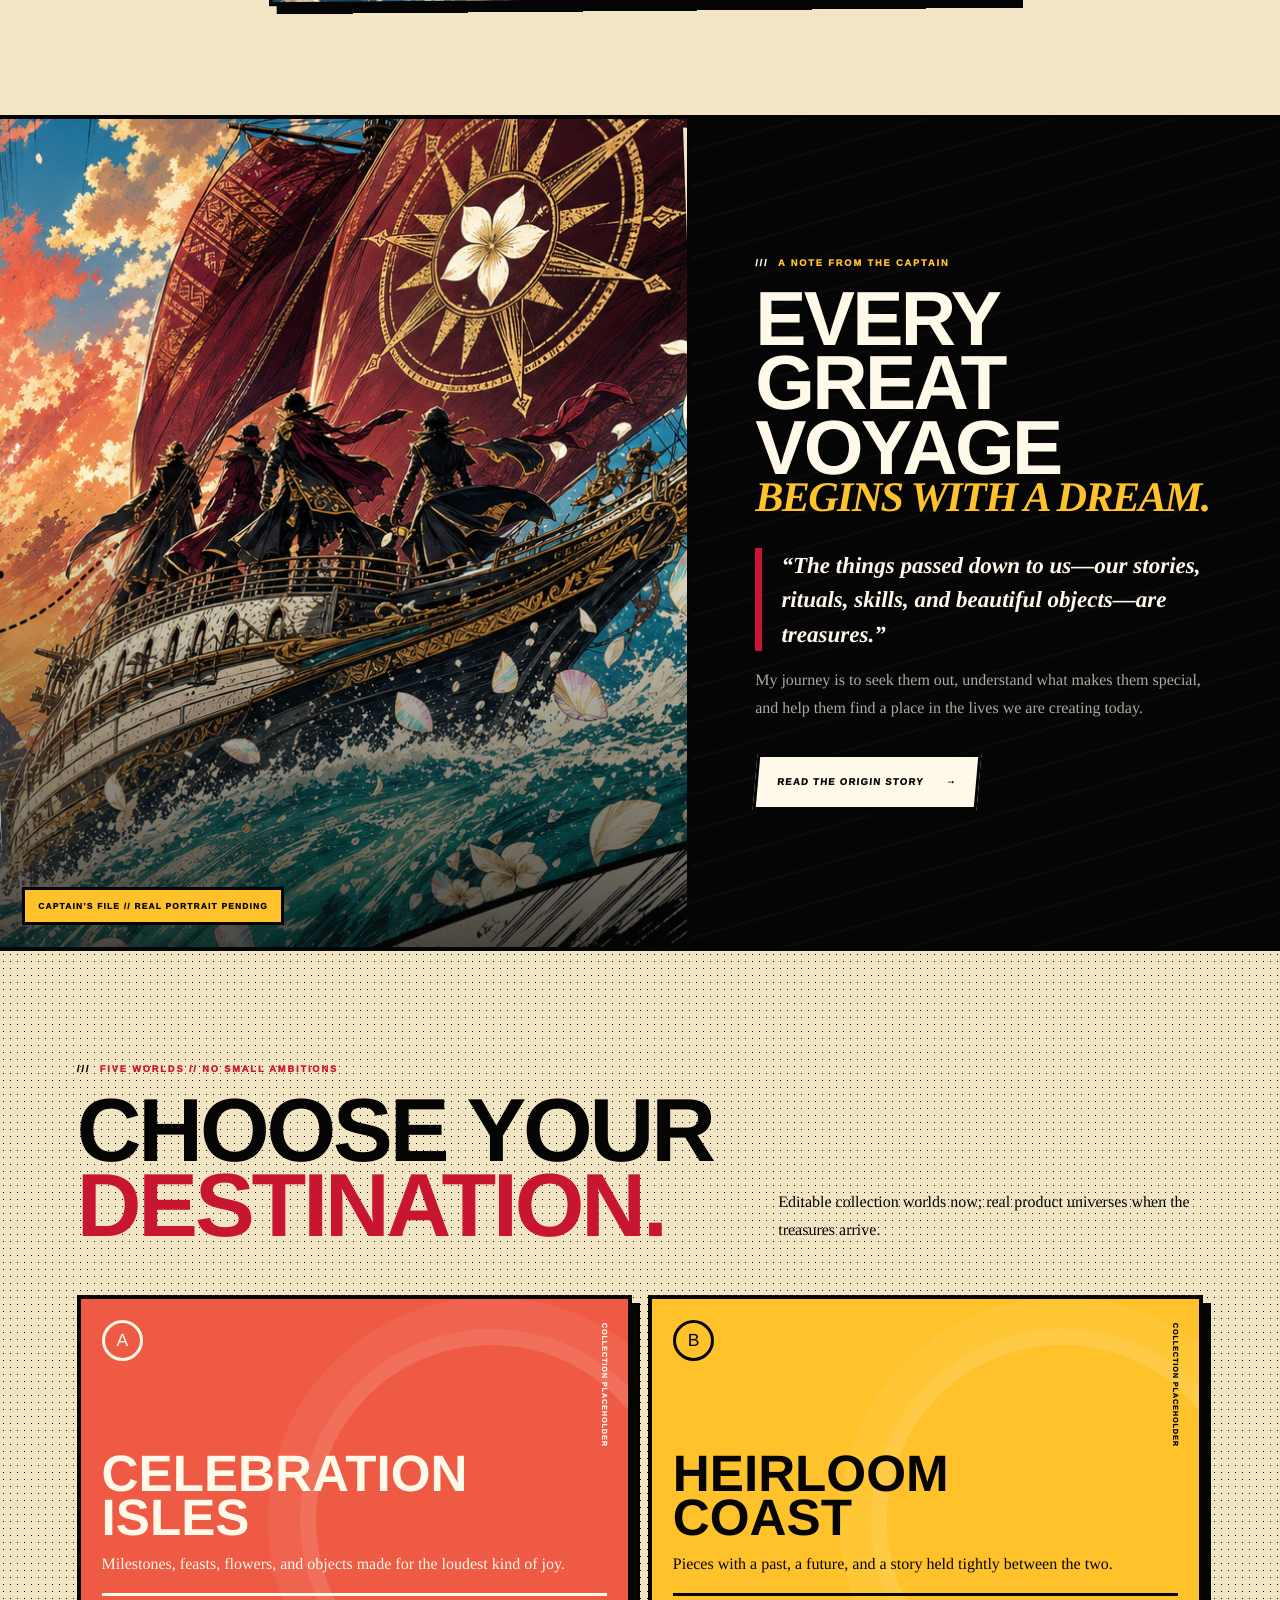
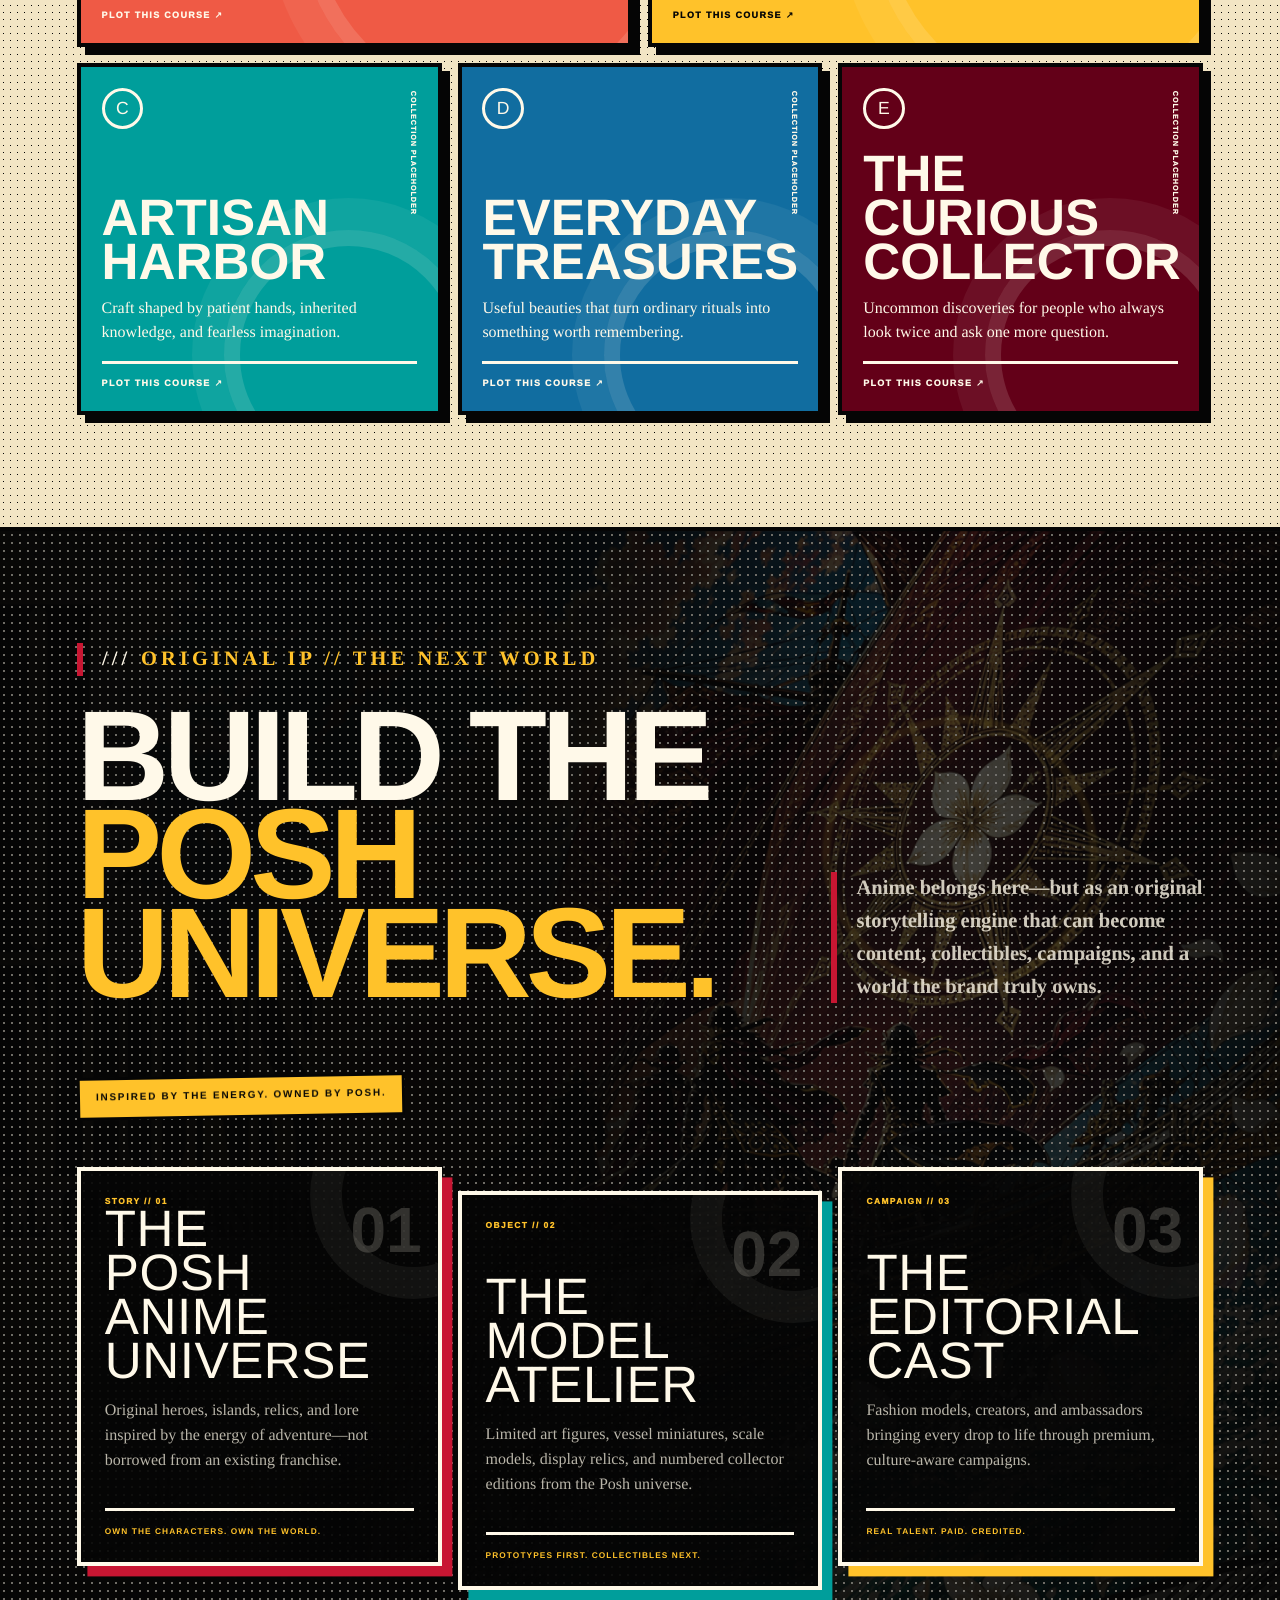
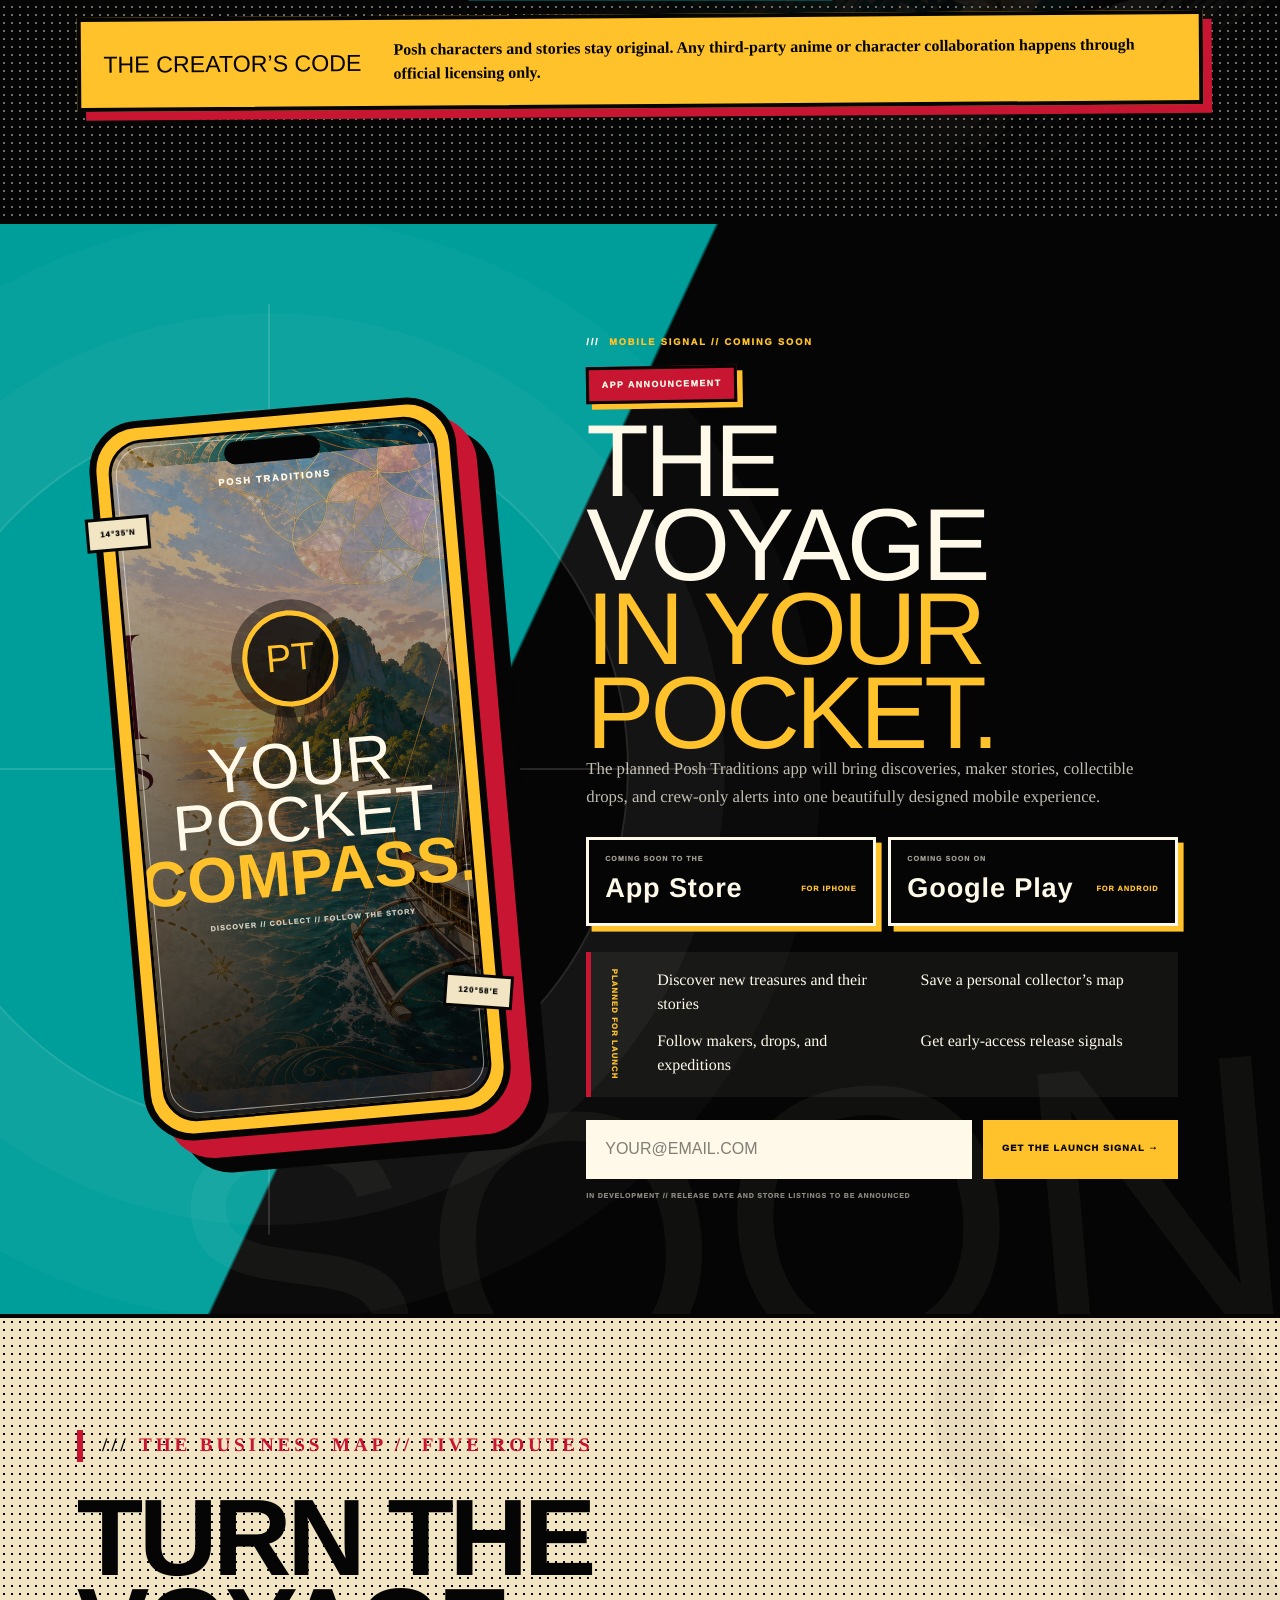
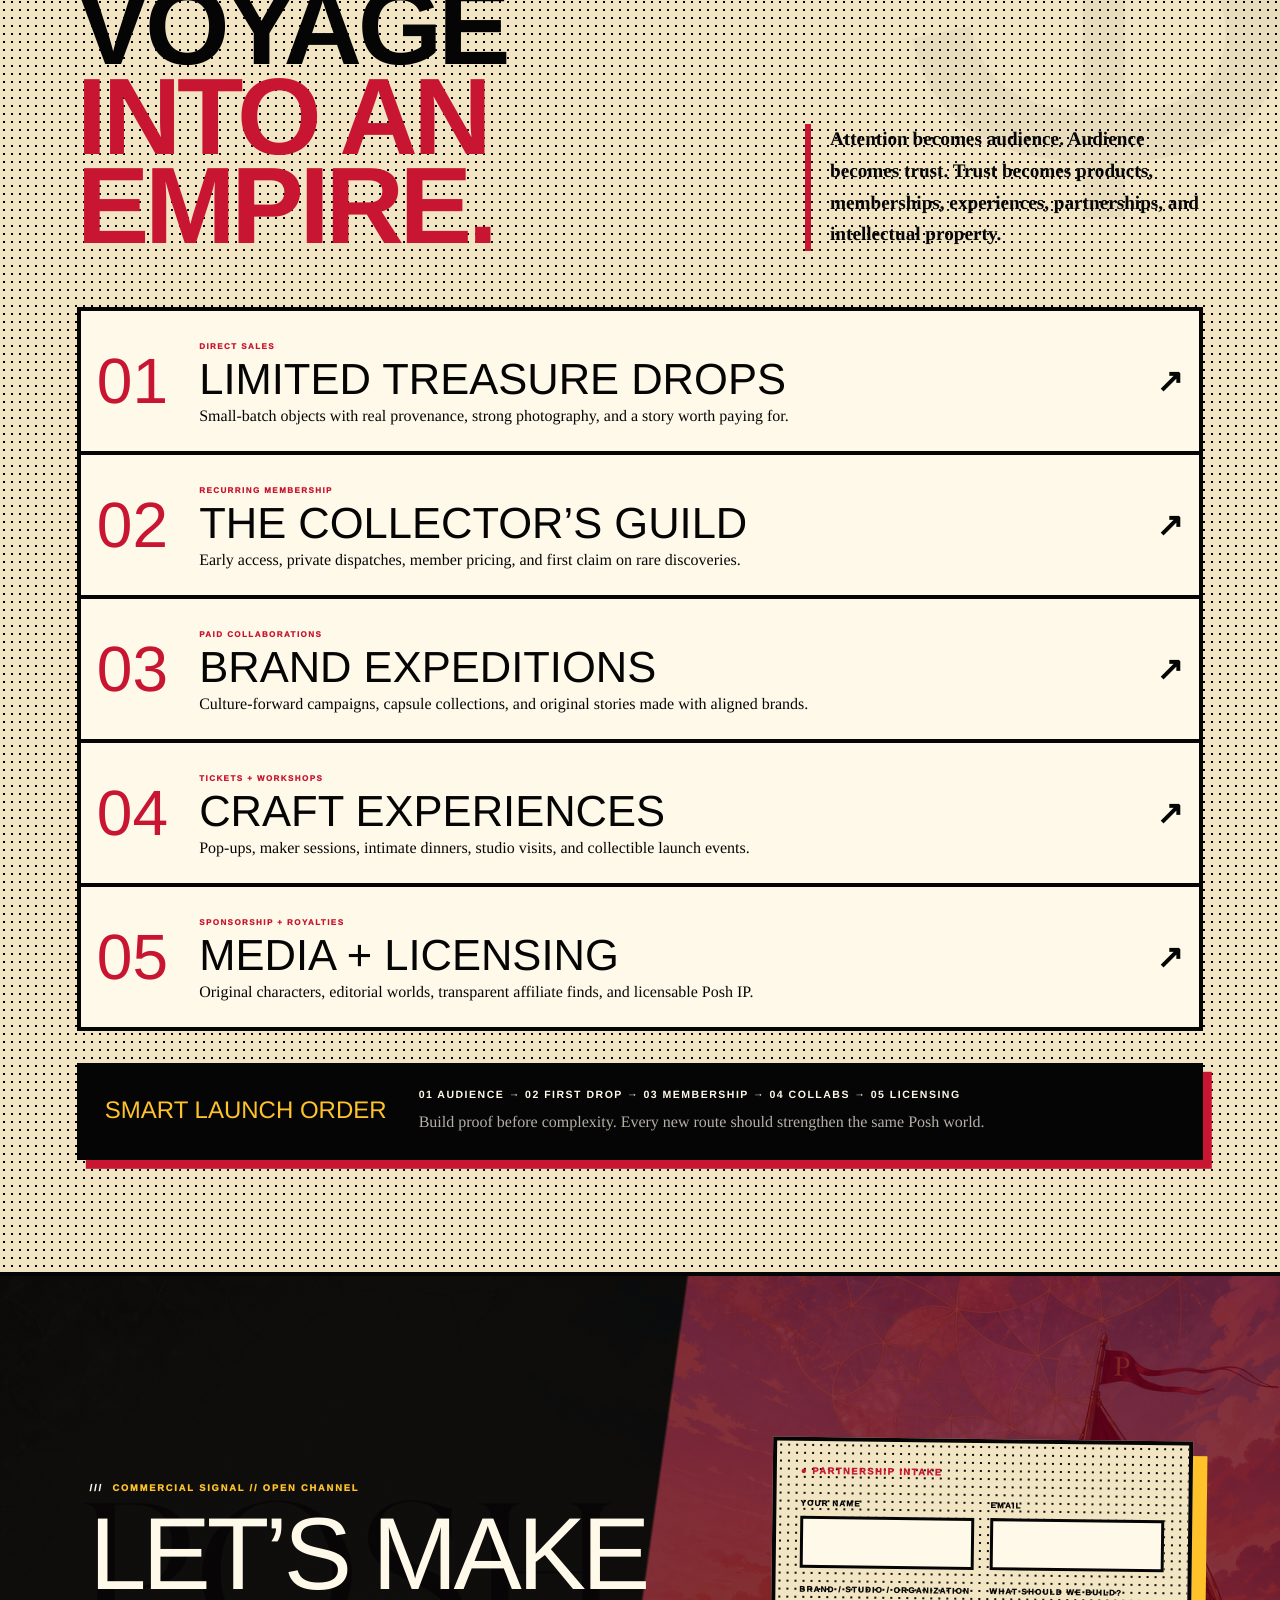
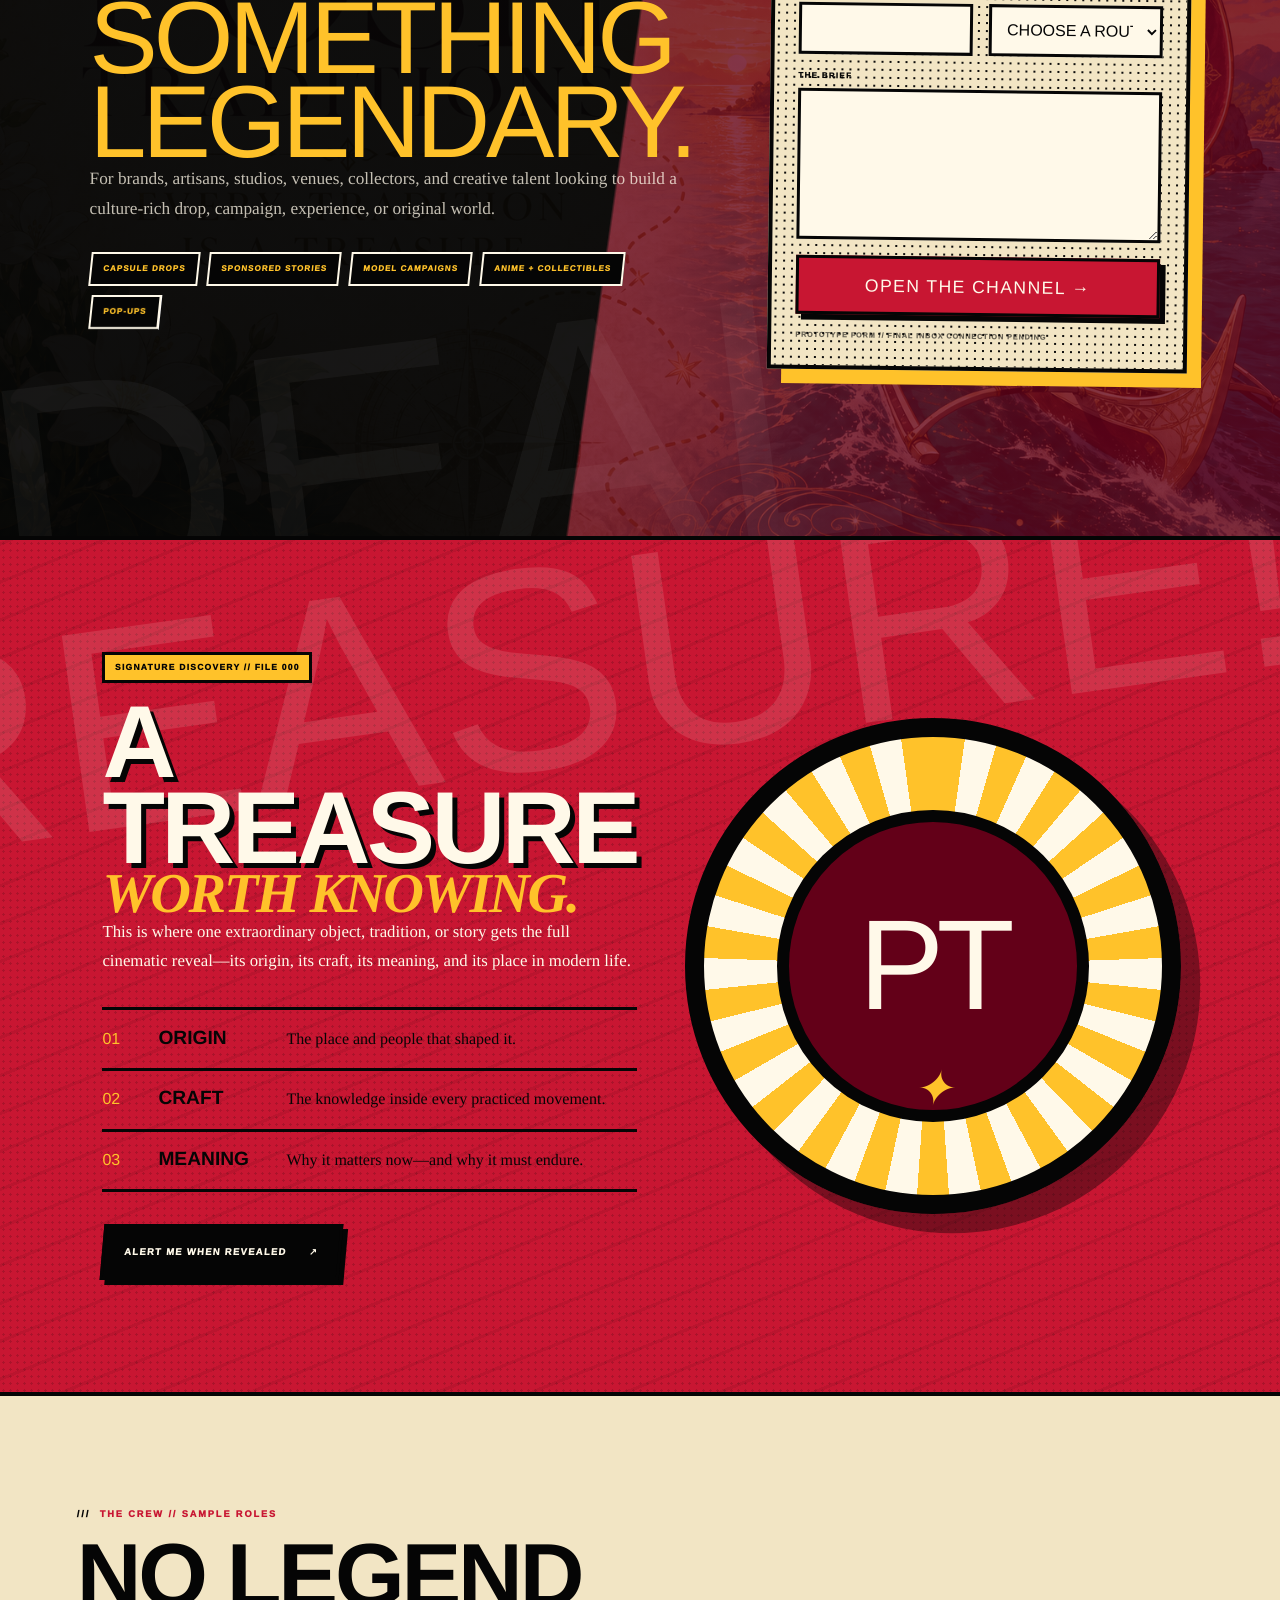
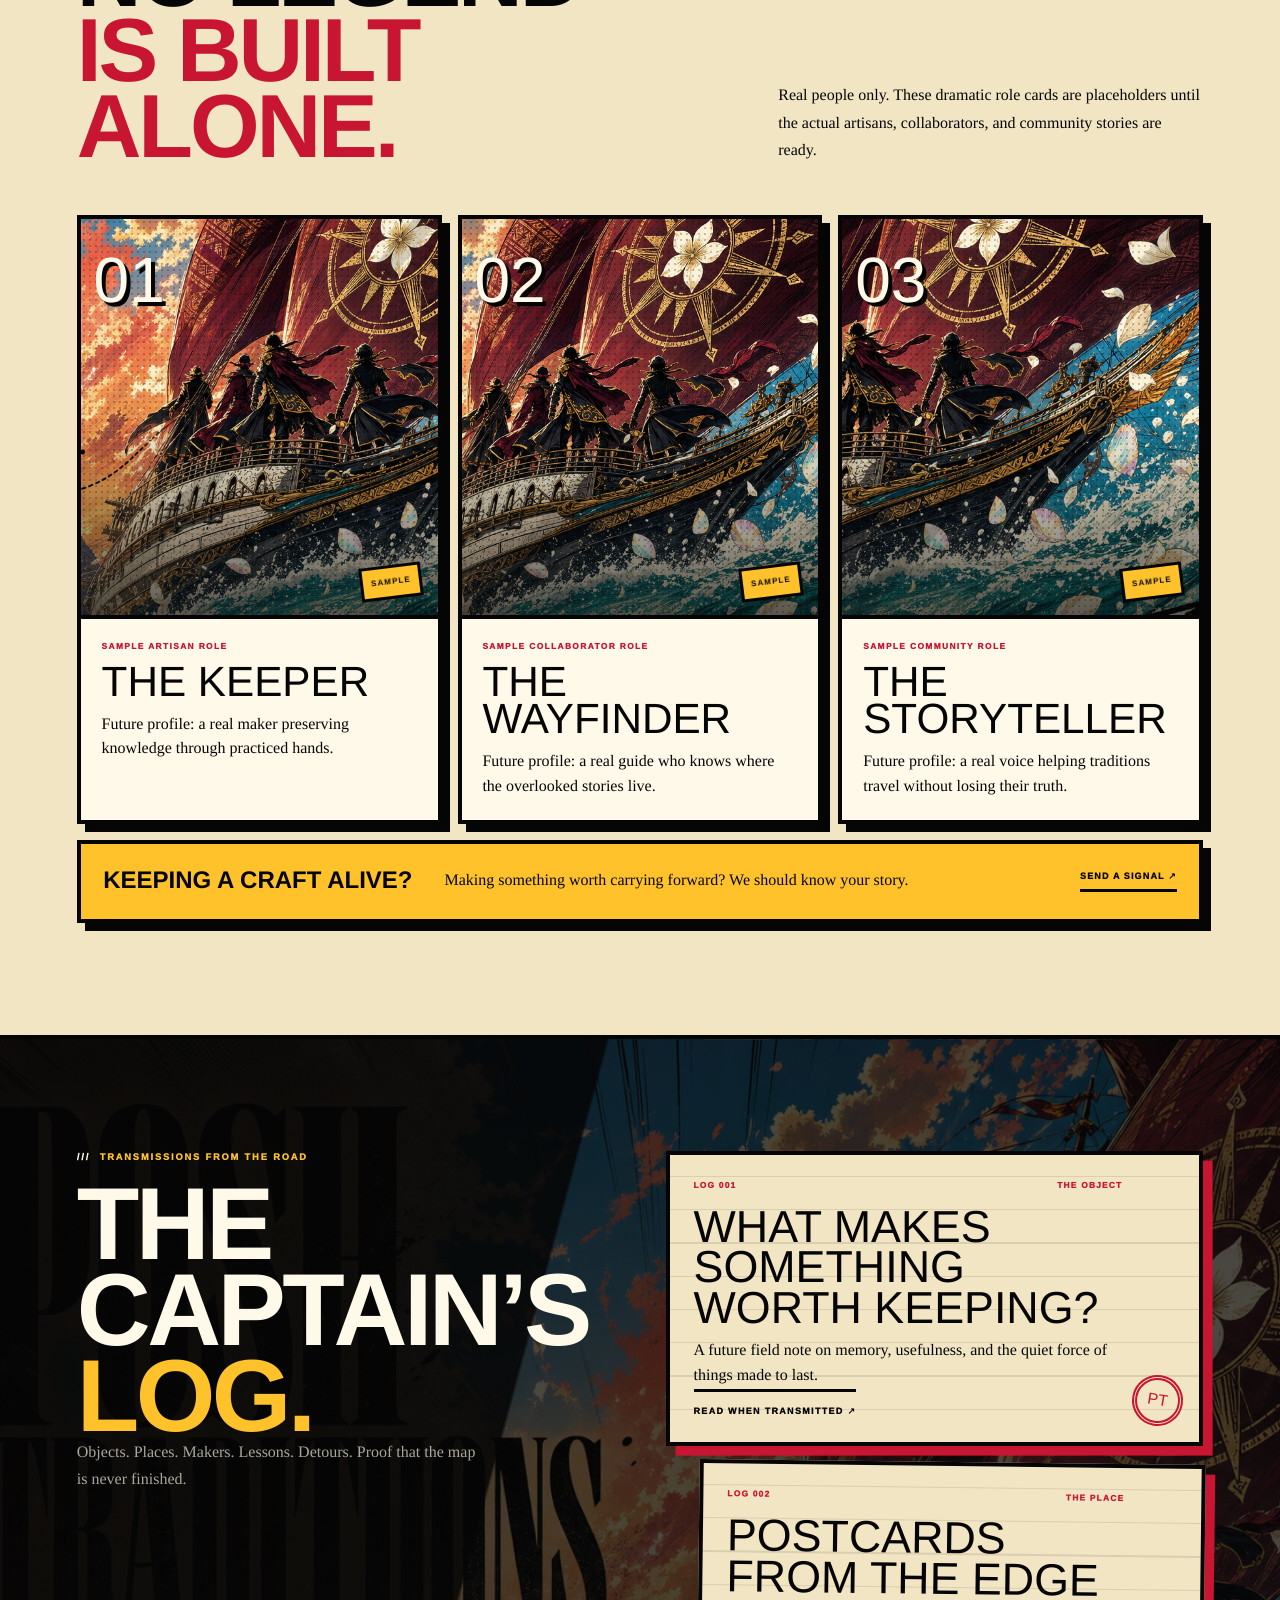
==== commit 6c5b6bbb: "Update index.html" ====
--- a/index.html
+++ b/index.html
@@ -1,2 +1,2 @@
-<!DOCTYPE html><html lang="en"><head><meta charSet="utf-8"/><meta name="viewport" content="width=device-width, initial-scale=1"/><link rel="preload" as="image" href="/hero-epic.png" fetchPriority="high"/><link rel="preload" as="image" href="/posh-voyage-pt.jpg" fetchPriority="high"/><link rel="stylesheet" href="/app/globals.css" data-rsc-css-href="/app/globals.css" data-precedence="vite-rsc/importer-resources"/><title>Posh Traditions — Every Tradition Is a Treasure</title><meta name="description" content="A Philippines-based voyage in search of remarkable craftsmanship, meaningful stories, and traditions worth carrying forward."/><meta property="og:title" content="Posh Traditions — Every Tradition Is a Treasure"/><meta property="og:description" content="The world is full of treasures. Let’s find them."/><meta property="og:type" content="website"/><meta property="og:image" content="http://localhost:3000/posh-voyage-pt.jpg"/><meta property="og:image:width" content="1280"/><meta property="og:image:height" content="853"/><meta property="og:image:alt" content="Posh Traditions flagship sailing toward a tropical horizon"/><meta name="twitter:card" content="summary_large_image"/><meta name="twitter:title" content="Posh Traditions — Every Tradition Is a Treasure"/><meta name="twitter:description" content="The world is full of treasures. Let’s find them."/><meta name="twitter:image" content="http://localhost:3000/posh-voyage-pt.jpg"/><script>self.__VINEXT_RSC_PARAMS__={}</script><script>self.__VINEXT_RSC_NAV__={"pathname":"/","searchParams":[]}</script><link rel="modulepreload" href="/@id/__x00__virtual:vite-rsc/entry-browser" />
-</head><body><main class="epic-site"><section class="voyage-intro is-loading" role="dialog" aria-modal="true" aria-labelledby="voyage-intro-title"><div class="intro-art" aria-hidden="true"><img class="intro-key-art" src="/hero-epic.png" alt="" fetchPriority="high"/><img class="intro-flag-art" src="/posh-voyage-pt.jpg" alt="" fetchPriority="high"/><div class="intro-ink"></div><div class="intro-speed-lines"></div><div class="intro-route-line"><i></i><span>✦</span><b>14°35&#x27;N // 120°58&#x27;E</b></div><div class="intro-ship-signal"><span>FLAGSHIP // PT-001</span><b>TREASURE BOUND</b></div></div><div class="intro-hud"><span class="intro-loading" aria-live="polite">CHARTING THE ROUTE...</span><span class="intro-presents">POSH TRADITIONS PRESENTS // VOYAGE 001</span><div class="intro-seal" aria-hidden="true"><i></i><b>PT</b><span>✦</span></div><h2 id="voyage-intro-title">THE VOYAGE<br/><em>BEGINS.</em></h2><p>EVERY TRADITION IS A TREASURE.</p><button type="button" autofocus="">ENTER THE VOYAGE <span>→</span></button><small>PRESS ENTER OR ESC TO SKIP THE INTRO</small></div><div class="intro-time" aria-hidden="true">INTRO // 09 SEC</div><div class="intro-progress" aria-hidden="true"><i></i></div></section><a class="skip-link" href="#main">Skip to the voyage</a><header class="epic-header"><a class="epic-brand" href="/" aria-label="Posh Traditions home"><span class="pt-mark" aria-hidden="true"><b>PT</b><i></i></span><span><strong>POSH TRADITIONS</strong><small>EVERY TRADITION IS A TREASURE</small></span></a><nav aria-label="Main navigation"><a href="#discoveries">Discoveries</a><a href="#universe">The Universe</a><a href="#app">The App</a><a href="#revenue">Business</a><a href="/about">Origin Story</a></nav><div class="header-actions"><button type="button" class="intro-replay">INTRO <span>↻</span></button><a class="header-signal" href="#partner">PARTNER WITH US <span>↗</span></a></div></header><div class="voyage-meter" aria-label="Voyage progress 0 percent"><span>VOYAGE</span><i><b style="width:0%"></b></i><strong>00<!-- -->%</strong></div><section class="flagship-opening" aria-label="The Posh Traditions flagship"><img src="/posh-voyage-pt.jpg" alt="Posh Traditions voyage artwork featuring a Philippine-inspired boat with a burgundy PT sail, tropical islands, sampaguita flowers, and the words Every Tradition Is a Treasure" fetchPriority="high"/><a href="#main"><span>FLAGSHIP // VOYAGE 001</span><strong>SET SAIL ↓</strong></a></section><section class="epic-hero" id="main"><img class="hero-key-art" src="/hero-epic.png" alt="An original crew aboard a Philippine-inspired sailing vessel charging over a towering wave toward a golden horizon" fetchPriority="high"/><div class="hero-shade" aria-hidden="true"></div><div class="hero-halftone" aria-hidden="true"></div><div class="hero-manga-slash" aria-hidden="true"></div><h1 class="sr-only">The world is full of treasures. Let’s find them.</h1><div class="hero-status"><span>PHILIPPINES // VOYAGE 001</span><strong>THE HUNT<br/>BEGINS NOW.</strong><p>Not for gold. For craft. For memory. For stories. For traditions powerful enough to cross generations.</p><div><a class="impact-button impact-yellow" href="#manifesto">BEGIN THE JOURNEY <b>→</b></a><a class="impact-link" href="/about">MEET THE CAPTAIN ↗</a></div></div><div class="hero-mission"><span>CURRENT MISSION</span><p>Discover beauty. Learn its story. Carry it forward.</p></div><a class="scroll-command" href="#manifesto">SCROLL TO SET SAIL <span>↓</span></a></section><div class="war-cry" aria-hidden="true"><span>EVERY TRADITION IS A TREASURE</span><b>///</b><span>THE JOURNEY CONTINUES</span><b>///</b><span>WORTH CROSSING OCEANS FOR</span></div><section class="manifesto" id="manifesto"><div class="manifesto-number" aria-hidden="true">01</div><div class="manifesto-copy"><p class="chapter-tag">THE DREAM // THE DECLARATION</p><h2>WE ARE NOT<em>CHASING GOLD.</em></h2><p class="manifesto-lead">We are chasing the things that make a life mean something.</p><p>Craftsmanship. Family stories. Forgotten techniques. Beautiful objects. Places that rearrange your imagination. Traditions worth carrying into whatever comes next.</p></div><div class="manifesto-panels" aria-label="What Posh Traditions seeks"><article class="shout-panel panel-red"><span>WE SEEK</span><strong>THE HANDS<br/>BEHIND THE CRAFT.</strong></article><article class="shout-panel panel-teal"><span>WE PROTECT</span><strong>THE STORY<br/>INSIDE THE OBJECT.</strong></article><article class="shout-panel panel-gold"><span>WE CARRY</span><strong>THE PAST<br/>INTO THE FUTURE.</strong></article></div></section><section class="flagship-standard" id="standard"><div class="standard-intro"><div><p class="chapter-tag light">THE FLAGSHIP // STANDARD 001</p><h2>RAISE THE<br/><span>STANDARD.</span></h2></div><p>A mark made to cross oceans: the Posh Traditions standard, flying over every journey in search of craft, memory, and meaning.</p></div><figure class="standard-art"><img src="/posh-voyage-pt.jpg" alt="An elegant Posh Traditions voyage poster with a Philippine-inspired boat carrying a burgundy sail emblazoned with a gold PT monogram" loading="lazy"/><figcaption><span>PT // THE MARK ON THE HORIZON</span><strong>EVERY TRADITION IS A TREASURE.</strong></figcaption></figure></section><section class="world-map" id="map"><div class="world-map-intro"><p class="chapter-tag light">CHOOSE A COORDINATE</p><h2>THE WORLD<br/><span>IS WIDE OPEN.</span></h2><p>Pick a destination. Every route leads to a different kind of treasure.</p></div><div class="route-board"><div class="route-line" aria-hidden="true"></div><a class="route-stop" href="#discoveries"><span>01</span><div><strong>THE TREASURE VAULT</strong><small>Objects with history, nerve, and a reason to endure.</small></div><b>↗</b></a><a class="route-stop" href="#log"><span>02</span><div><strong>THE CAPTAIN’S LOG</strong><small>Dispatches from roads, workshops, rituals, and remarkable encounters.</small></div><b>↗</b></a><a class="route-stop" href="/about"><span>03</span><div><strong>ORIGINS ISLAND</strong><small>The dream, the refusal to live ordinarily, and the voyage behind the brand.</small></div><b>↗</b></a><a class="route-stop" href="#crew"><span>04</span><div><strong>THE MAKERS’ PORT</strong><small>Future stories of artisans and collaborators keeping knowledge alive.</small></div><b>↗</b></a><a class="route-stop" href="#join"><span>05</span><div><strong>JOIN THE CREW</strong><small>For collectors, makers, storytellers, and the incurably curious.</small></div><b>↗</b></a><span class="route-coordinate coordinate-one">14°35&#x27;N</span><span class="route-coordinate coordinate-two">120°58&#x27;E</span></div></section><section class="discoveries-epic" id="discoveries"><div class="section-impact-heading"><div><p class="chapter-tag">LATEST INTELLIGENCE</p><h2>NEW TREASURES<br/><span>HAVE SURFACED.</span></h2></div><p>Placeholder stories, built at the scale the real discoveries deserve. Replace each one with an actual object, maker, place, or tradition.</p></div><div class="discovery-panels"><article class="discovery-panel crop-sail"><div class="discovery-image"><span class="panel-index">0<!-- -->1</span><span class="found-stamp">DISCOVERED</span></div><div class="discovery-text"><p>TREASURE // 001<!-- --> · <!-- -->RARE FIND</p><h3>THE HEIRLOOM THAT OUTLIVES THE ROOM</h3><span>A cinematic placeholder for the first object whose craft, origin, and meaning deserve the full story.</span><a href="#featured">OPEN THE FILE <b>↗</b></a></div></article><article class="discovery-panel crop-crew"><div class="discovery-image"><span class="panel-index">0<!-- -->2</span><span class="found-stamp">DISCOVERED</span></div><div class="discovery-text"><p>LOG // 002<!-- --> · <!-- -->MAKER ENCOUNTER</p><h3>HANDS THAT REMEMBER WHAT TIME FORGOT</h3><span>A future profile of a real Filipino maker, told with the respect, context, and scale their work deserves.</span><a href="#featured">OPEN THE FILE <b>↗</b></a></div></article><article class="discovery-panel crop-islands"><div class="discovery-image"><span class="panel-index">0<!-- -->3</span><span class="found-stamp">DISCOVERED</span></div><div class="discovery-text"><p>FIELD NOTE // 003<!-- --> · <!-- -->PLACE WORTH CROSSING OCEANS FOR</p><h3>WHERE THE MAP STOPS, THE STORY STARTS</h3><span>A journal placeholder for a coastline, workshop, celebration, or tradition discovered on the road.</span><a href="#featured">OPEN THE FILE <b>↗</b></a></div></article></div></section><section class="captain-dream"><div class="dream-art" aria-label="Dramatic crop of the voyage key artwork"><span>CAPTAIN’S FILE // REAL PORTRAIT PENDING</span></div><div class="dream-testimony"><p class="chapter-tag light">A NOTE FROM THE CAPTAIN</p><h2>EVERY GREAT VOYAGE<br/><em>BEGINS WITH A DREAM.</em></h2><blockquote>“The things passed down to us—our stories, rituals, skills, and beautiful objects—are treasures.”</blockquote><p>My journey is to seek them out, understand what makes them special, and help them find a place in the lives we are creating today.</p><a class="impact-button impact-cream" href="/about">READ THE ORIGIN STORY <b>→</b></a></div></section><section class="collection-worlds" id="collections"><div class="section-impact-heading collection-heading"><div><p class="chapter-tag">FIVE WORLDS // NO SMALL AMBITIONS</p><h2>CHOOSE YOUR<br/><span>DESTINATION.</span></h2></div><p>Editable collection worlds now; real product universes when the treasures arrive.</p></div><div class="collection-grid"><article class="collection-block collection-coral"><span>A</span><strong>CELEBRATION ISLES</strong><p>Milestones, feasts, flowers, and objects made for the loudest kind of joy.</p><a href="#join">PLOT THIS COURSE ↗</a><small>COLLECTION PLACEHOLDER</small></article><article class="collection-block collection-gold"><span>B</span><strong>HEIRLOOM COAST</strong><p>Pieces with a past, a future, and a story held tightly between the two.</p><a href="#join">PLOT THIS COURSE ↗</a><small>COLLECTION PLACEHOLDER</small></article><article class="collection-block collection-teal"><span>C</span><strong>ARTISAN HARBOR</strong><p>Craft shaped by patient hands, inherited knowledge, and fearless imagination.</p><a href="#join">PLOT THIS COURSE ↗</a><small>COLLECTION PLACEHOLDER</small></article><article class="collection-block collection-blue"><span>D</span><strong>EVERYDAY TREASURES</strong><p>Useful beauties that turn ordinary rituals into something worth remembering.</p><a href="#join">PLOT THIS COURSE ↗</a><small>COLLECTION PLACEHOLDER</small></article><article class="collection-block collection-wine"><span>E</span><strong>THE CURIOUS COLLECTOR</strong><p>Uncommon discoveries for people who always look twice and ask one more question.</p><a href="#join">PLOT THIS COURSE ↗</a><small>COLLECTION PLACEHOLDER</small></article></div></section><section class="universe-economy" id="universe"><div class="universe-sky" aria-hidden="true"></div><div class="universe-heading"><p class="chapter-tag light">ORIGINAL IP // THE NEXT WORLD</p><h2>BUILD THE<br/><span>POSH UNIVERSE.</span></h2><p>Anime belongs here—but as an original storytelling engine that can become content, collectibles, campaigns, and a world the brand truly owns.</p><strong>INSPIRED BY THE ENERGY. OWNED BY POSH.</strong></div><div class="universe-tracks"><article><span>STORY // 01</span><b>0<!-- -->1</b><h3>THE POSH ANIME UNIVERSE</h3><p>Original heroes, islands, relics, and lore inspired by the energy of adventure—not borrowed from an existing franchise.</p><strong>OWN THE CHARACTERS. OWN THE WORLD.</strong></article><article><span>OBJECT // 02</span><b>0<!-- -->2</b><h3>THE MODEL ATELIER</h3><p>Limited art figures, vessel miniatures, scale models, display relics, and numbered collector editions from the Posh universe.</p><strong>PROTOTYPES FIRST. COLLECTIBLES NEXT.</strong></article><article><span>CAMPAIGN // 03</span><b>0<!-- -->3</b><h3>THE EDITORIAL CAST</h3><p>Fashion models, creators, and ambassadors bringing every drop to life through premium, culture-aware campaigns.</p><strong>REAL TALENT. PAID. CREDITED.</strong></article></div><div class="license-code"><span>THE CREATOR’S CODE</span><p>Posh characters and stories stay original. Any third-party anime or character collaboration happens through official licensing only.</p></div></section><section class="app-launch" id="app"><div class="app-radar" aria-hidden="true"></div><div class="app-device" aria-label="Preview of the planned Posh Traditions mobile app"><div class="phone-shell"><div class="phone-camera"></div><div class="phone-screen"><span>POSH TRADITIONS</span><div class="phone-mark">PT</div><p>YOUR POCKET<br/><strong>COMPASS.</strong></p><small>DISCOVER // COLLECT // FOLLOW THE STORY</small></div></div><span class="app-coordinate app-coordinate-one">14°35&#x27;N</span><span class="app-coordinate app-coordinate-two">120°58&#x27;E</span></div><div class="app-launch-copy"><p class="chapter-tag light">MOBILE SIGNAL // COMING SOON</p><span class="coming-stamp">APP ANNOUNCEMENT</span><h2>THE VOYAGE<br/><span>IN YOUR POCKET.</span></h2><p>The planned Posh Traditions app will bring discoveries, maker stories, collectible drops, and crew-only alerts into one beautifully designed mobile experience.</p><div class="platform-signals" aria-label="Planned mobile platforms"><div><small>COMING SOON TO THE</small><strong>App Store</strong><span>FOR IPHONE</span></div><div><small>COMING SOON ON</small><strong>Google Play</strong><span>FOR ANDROID</span></div></div><div class="app-features"><span>PLANNED FOR LAUNCH</span><ul><li>Discover new treasures and their stories</li><li>Save a personal collector’s map</li><li>Follow makers, drops, and expeditions</li><li>Get early-access release signals</li></ul></div><form class="app-waitlist"><label class="sr-only" for="app-email">Email address for app launch updates</label><input id="app-email" type="email" placeholder="YOUR@EMAIL.COM" required="" name="email"/><button type="submit">GET THE LAUNCH SIGNAL <b>→</b></button></form><small class="app-disclaimer">IN DEVELOPMENT // RELEASE DATE AND STORE LISTINGS TO BE ANNOUNCED</small></div></section><section class="revenue-engine" id="revenue"><div class="revenue-heading"><p class="chapter-tag">THE BUSINESS MAP // FIVE ROUTES</p><h2>TURN THE VOYAGE<br/><span>INTO AN EMPIRE.</span></h2><p>Attention becomes audience. Audience becomes trust. Trust becomes products, memberships, experiences, partnerships, and intellectual property.</p></div><div class="revenue-routes"><article><span>01</span><div><small>DIRECT SALES</small><h3>LIMITED TREASURE DROPS</h3><p>Small-batch objects with real provenance, strong photography, and a story worth paying for.</p></div><b>↗</b></article><article><span>02</span><div><small>RECURRING MEMBERSHIP</small><h3>THE COLLECTOR’S GUILD</h3><p>Early access, private dispatches, member pricing, and first claim on rare discoveries.</p></div><b>↗</b></article><article><span>03</span><div><small>PAID COLLABORATIONS</small><h3>BRAND EXPEDITIONS</h3><p>Culture-forward campaigns, capsule collections, and original stories made with aligned brands.</p></div><b>↗</b></article><article><span>04</span><div><small>TICKETS + WORKSHOPS</small><h3>CRAFT EXPERIENCES</h3><p>Pop-ups, maker sessions, intimate dinners, studio visits, and collectible launch events.</p></div><b>↗</b></article><article><span>05</span><div><small>SPONSORSHIP + ROYALTIES</small><h3>MEDIA + LICENSING</h3><p>Original characters, editorial worlds, transparent affiliate finds, and licensable Posh IP.</p></div><b>↗</b></article></div><div class="launch-order"><span>SMART LAUNCH ORDER</span><strong>01 AUDIENCE → 02 FIRST DROP → 03 MEMBERSHIP → 04 COLLABS → 05 LICENSING</strong><p>Build proof before complexity. Every new route should strengthen the same Posh world.</p></div></section><section class="partner-deck" id="partner"><div class="partner-copy"><p class="chapter-tag light">COMMERCIAL SIGNAL // OPEN CHANNEL</p><h2>LET’S MAKE<br/><span>SOMETHING LEGENDARY.</span></h2><p>For brands, artisans, studios, venues, collectors, and creative talent looking to build a culture-rich drop, campaign, experience, or original world.</p><div class="partner-types" aria-label="Partnership types"><span>CAPSULE DROPS</span><span>SPONSORED STORIES</span><span>MODEL CAMPAIGNS</span><span>ANIME + COLLECTIBLES</span><span>POP-UPS</span></div></div><div class="partner-form-shell"><span class="signal-live">● PARTNERSHIP INTAKE</span><form><label><span>YOUR NAME</span><input autoComplete="name" required="" name="name"/></label><label><span>EMAIL</span><input type="email" autoComplete="email" required="" name="email"/></label><label><span>BRAND / STUDIO / ORGANIZATION</span><input autoComplete="organization" required="" name="organization"/></label><label><span>WHAT SHOULD WE BUILD?</span><select name="partnership" required=""><option value="" disabled="" selected="">CHOOSE A ROUTE</option><option>CAPSULE DROP</option><option>SPONSORED STORY OR CAMPAIGN</option><option>ANIME / ORIGINAL IP COLLABORATION</option><option>COLLECTIBLE OR SCALE MODEL</option><option>FASHION / EDITORIAL MODEL CAMPAIGN</option><option>POP-UP OR CULTURAL EXPERIENCE</option></select></label><label class="partner-brief"><span>THE BRIEF</span><textarea name="brief" rows="5" required=""></textarea></label><button type="submit">OPEN THE CHANNEL <b>→</b></button></form><small>PROTOTYPE FORM // FINAL INBOX CONNECTION PENDING</small></div></section><section class="featured-reveal" id="featured"><div class="featured-scream" aria-hidden="true">TREASURE!</div><div class="featured-core"><span class="featured-code">SIGNATURE DISCOVERY // FILE 000</span><h2>A TREASURE<br/><em>WORTH KNOWING.</em></h2><p>This is where one extraordinary object, tradition, or story gets the full cinematic reveal—its origin, its craft, its meaning, and its place in modern life.</p><div class="featured-facts"><div><span>01</span><strong>ORIGIN</strong><p>The place and people that shaped it.</p></div><div><span>02</span><strong>CRAFT</strong><p>The knowledge inside every practiced movement.</p></div><div><span>03</span><strong>MEANING</strong><p>Why it matters now—and why it must endure.</p></div></div><a class="impact-button impact-black" href="#join">ALERT ME WHEN REVEALED <b>↗</b></a></div><div class="featured-emblem" aria-hidden="true"><span>PT</span><i>✦</i></div></section><section class="crew-epic" id="crew"><div class="section-impact-heading"><div><p class="chapter-tag">THE CREW // SAMPLE ROLES</p><h2>NO LEGEND<br/><span>IS BUILT ALONE.</span></h2></div><p>Real people only. These dramatic role cards are placeholders until the actual artisans, collaborators, and community stories are ready.</p></div><div class="crew-panels"><article class="crew-panel"><div class="crew-frame crew-art-one"><span>01</span><b>SAMPLE</b></div><div><p>SAMPLE ARTISAN ROLE</p><h3>THE KEEPER</h3><span>Future profile: a real maker preserving knowledge through practiced hands.</span></div></article><article class="crew-panel"><div class="crew-frame crew-art-two"><span>02</span><b>SAMPLE</b></div><div><p>SAMPLE COLLABORATOR ROLE</p><h3>THE WAYFINDER</h3><span>Future profile: a real guide who knows where the overlooked stories live.</span></div></article><article class="crew-panel"><div class="crew-frame crew-art-three"><span>03</span><b>SAMPLE</b></div><div><p>SAMPLE COMMUNITY ROLE</p><h3>THE STORYTELLER</h3><span>Future profile: a real voice helping traditions travel without losing their truth.</span></div></article></div><div class="crew-signal"><strong>KEEPING A CRAFT ALIVE?</strong><p>Making something worth carrying forward? We should know your story.</p><a href="#join">SEND A SIGNAL ↗</a></div></section><section class="captains-log" id="log"><div class="log-heading"><p class="chapter-tag light">TRANSMISSIONS FROM THE ROAD</p><h2>THE<br/>CAPTAIN’S<br/><span>LOG.</span></h2><p>Objects. Places. Makers. Lessons. Detours. Proof that the map is never finished.</p></div><div class="log-pages"><article><div class="log-meta"><span>LOG <!-- -->001</span><b>THE OBJECT</b></div><h3>WHAT MAKES SOMETHING WORTH KEEPING?</h3><p>A future field note on memory, usefulness, and the quiet force of things made to last.</p><a href="#join">READ WHEN TRANSMITTED ↗</a><span class="log-seal">PT</span></article><article><div class="log-meta"><span>LOG <!-- -->002</span><b>THE PLACE</b></div><h3>POSTCARDS FROM THE EDGE OF THE MAP</h3><p>A future dispatch from a Philippine coast, a hidden workshop, or a road that changed the route.</p><a href="#join">READ WHEN TRANSMITTED ↗</a><span class="log-seal">PT</span></article><article><div class="log-meta"><span>LOG <!-- -->003</span><b>THE HANDS</b></div><h3>THE MAKER KNOWS WHAT THE MACHINE FORGOT</h3><p>A future profile about process, patience, and the intelligence carried through generations.</p><a href="#join">READ WHEN TRANSMITTED ↗</a><span class="log-seal">PT</span></article></div></section><section class="join-epic" id="join"><div class="join-burst" aria-hidden="true"></div><div class="join-copy"><p class="chapter-tag">THE NEXT CHAPTER NEEDS A CREW</p><h2>THE VOYAGE<br/><span>IS JUST BEGINNING.</span></h2><p>New discoveries. Stories from the road. Rare finds. Beautiful traditions from the Philippines and far beyond.</p><form><label class="sr-only" for="crew-email">Email address</label><input id="crew-email" type="email" placeholder="YOUR@EMAIL.COM" required=""/><button type="submit">JOIN THE CREW <span>→</span></button></form><small>PROTOTYPE SIGN-UP // MAILING SERVICE CONNECTION PENDING</small></div><div class="join-command" aria-hidden="true">COME<br/>ABOARD.</div></section><footer class="epic-footer"><div class="footer-brand"><span class="pt-mark" aria-hidden="true"><b>PT</b><i></i></span><div><strong>POSH TRADITIONS</strong><p>BASED IN THE PHILIPPINES.<br/>EXPLORING EVERYWHERE.</p></div></div><div class="footer-links"><div><span>EXPLORE</span><a href="#discoveries">Discoveries</a><a href="#collections">Collections</a><a href="#log">Captain’s Log</a></div><div><span>THE VOYAGE</span><a href="/about">Origin Story</a><a href="#universe">The Posh Universe</a><a href="#app">The Mobile App</a><a href="#revenue">Business Map</a><a href="#partner">Partner With Us</a></div><div><span>LAUNCH CHECKLIST</span><p>Contact address pending</p><p>Social links pending</p><p>Policies pending</p></div></div><div class="footer-final"><span>© <!-- -->2026<!-- --> POSH TRADITIONS</span><strong>TREASURES DISCOVERED: MORE TO COME.</strong><a href="#main">BACK TO THE HORIZON ↑</a></div></footer></main><script id="_R_">import("/@id/__x00__virtual:vite-rsc/entry-browser")</script></body></html><script>self.__VINEXT_RSC_CHUNKS__=self.__VINEXT_RSC_CHUNKS__||[];self.__VINEXT_RSC_CHUNKS__.push(":N1785332939139\n")</script><script>self.__VINEXT_RSC_CHUNKS__=self.__VINEXT_RSC_CHUNKS__||[];self.__VINEXT_RSC_CHUNKS__.push("10:I[\"/@id/__x00__virtual:vite-rsc/client-in-server-package-proxy/%2FUsers%2Fposhtraditions%2FDocuments%2FCodex%2F2026-07-28%2Fsites-plugin-sites-openai-bundled-create%2Fnode_modules%2F.pnpm%2Fvinext%400.0.50_%40vitejs%2Bplugin-react%406.0.2_vite%408.0.13_%40types%2Bnode%4022.19.19_esbuild%400.28._6558342ba0b940cbd621b36b626ca262%2Fnode_modules%2Fvinext%2Fdist%2Fshims%2Fslot.js$$cache=iva5p7pacf\",[],\"Children\",1]\n27:I[\"/@id/__x00__virtual:vite-rsc/client-in-server-package-proxy/%2FUsers%2Fposhtraditions%2FDocuments%2FCodex%2F2026-07-28%2Fsites-plugin-sites-openai-bundled-create%2Fnode_modules%2F.pnpm%2Fvinext%400.0.50_%40vitejs%2Bplugin-react%406.0.2_vite%408.0.13_%40types%2Bnode%4022.19.19_esbuild%400.28._6558342ba0b940cbd621b36b626ca262%2Fnode_modules%2Fvinext%2Fdist%2Fshims%2Flayout-segment-context.js$$cache=iva5p7pacf\",[],\"LayoutSegmentProvider\",1]\n29:I[\"/@id/__x00__virtual:vite-rsc/client-in-server-package-proxy/%2FUsers%2Fposhtraditions%2FDocuments%2FCodex%2F2026-07-28%2Fsites-plugin-sites-openai-bundled-create%2Fnode_modules%2F.pnpm%2Fvinext%400.0.50_%40vitejs%2Bplugin-react%406.0.2_vite%408.0.13_%40types%2Bnode%4022.19.19_esbuild%400.28._6558342ba0b940cbd621b36b626ca262%2Fnode_modules%2Fvinext%2Fdist%2Fshims%2Fslot.js$$cache=iva5p7pacf\",[],\"Slot\",1]\n2b:I[\"/@id/__x00__virtual:vite-rsc/client-in-server-package-proxy/%2FUsers%2Fposhtraditions%2FDocuments%2FCodex%2F2026-07-28%2Fsites-plugin-sites-openai-bundled-create%2Fnode_modules%2F.pnpm%2Fvinext%400.0.50_%40vitejs%2Bplugin-react%406.0.2_vite%408.0.13_%40types%2Bnode%4022.19.19_esbuild%400.28._6558342ba0b940cbd621b36b626ca262%2Fnode_modules%2Fvinext%2Fdist%2Fshims%2Ferror-boundary.js$$cache=iva5p7pacf\",[],\"RedirectBoundary\",1]\n2:{\"name\":\"AwaitAppRenderDependencies\",\"key\":null,\"env\":\"Server\",\"stack\":[[\"maybeCaptureError\",\"file:///workers/runner-worker/index.js\",51,10,48,1,true]],\"props\":{}}\n6:I[\"/@id/__x00__virtual:vite-rsc/client-in-server-package-proxy/%2FUsers%2Fposhtraditions%2FDocuments%2FCodex%2F2026-07-28%2Fsites-plugin-sites-openai-bundled-create%2Fnode_modules%2F.pnpm%2Fvinext%400.0.50_%40vitejs%2Bplugin-react%406.0.2_vite%408.0.13_%40types%2Bnode%4022.19.19_esbuild%400.28._6558342ba0b940cbd621b36b626ca262%2Fnode_modules%2Fvinext%2Fdist%2Fshims%2Fslot.js$$cache=iva5p7pacf\",[],\"Children\",1]\n7:{}\n8:[[\"maybeCaptureError\",\"file:///workers/runner-worker/index.js\",51,10,48,1,true]]\n4:{\"name\":\"default\",\"key\":null,\"env\":\"Server\",\"stack\":[[\"maybeCaptureError\",\"file:///workers/runner-worker/index.js\",51,10,48,1,true]],\"props\":{\"params\":\"$@5\",\"children\":[\"$\",\"$L6\",null,\"$7\",null,\"$8\",1]}}\na:{\"name\":\"\",\"key\":null,\"env\":\"Server\",\"owner\":\"$4\",\"stack\":[[\"default\",\"/Users/poshtraditions/Documents/Codex/2026-07-28/sites-plugin-sites-openai-bundled-create/app/layout.tsx\",67,26,63,3,false]],\"props\":{}}\nc:{\"name\":\"RootLayout\",\"key\":null,\"env\":\"Server\",\"owner\":\"$4\",\"stack\":[[\"default\",\"/Users/poshtraditions/Documents/Codex/2026-07-28/sites-plugin-sites-openai-bundled-create/app/layout.tsx\",71,26,63,3,false]],\"props\":{\"params\":\"$@5\",\"children\":\"$4:props:children\"}}\nd:[[\"RootLayout\",\"/Users/poshtraditions/Documents/Codex/2026-07-28/sites-plugin-sites-openai-bundled-create/app/layout.tsx\",42,25,41,1,false]]\ne:[[\"RootLayout\",\"/Users/poshtraditions/Documents/Codex/2026-07-28/sites-plugin-sites-openai-bundled-create/app/layout.tsx\",44,29,41,1,false]]\nf:[[\"maybeCaptureError\",\"file:///workers/runner-worker/index.js\",51,10,48,1,true]]\n12:{\"name\":\"ReleaseAppRenderDependency\",\"key\":null,\"env\":\"Server\",\"stack\":[[\"maybeCaptureError\",\"file:///workers/runner-worker/index.js\",51,10,48,1,true]],\"props\":{}}\n13:[[\"maybeCaptureError\",\"file:///workers/runner-worker/index.js\",51,10,48,1,true]]\n")</script><script>self.__VINEXT_RSC_CHUNKS__=self.__VINEXT_RSC_CHUNKS__||[];self.__VINEXT_RSC_CHUNKS__.push("15:{\"name\":\"MetadataHead\",\"key\":null,\"env\":\"Server\",\"stack\":[[\"maybeCaptureError\",\"file:///workers/runner-worker/index.js\",51,10,48,1,true]],\"props\":{\"metadata\":{\"description\":\"A Philippines-based voyage in search of remarkable craftsmanship, meaningful stories, and traditions worth carrying forward.\",\"openGraph\":{\"title\":\"Posh Traditions — Every Tradition Is a Treasure\",\"description\":\"The world is full of treasures. Let’s find them.\",\"type\":\"website\",\"images\":[{\"url\":\"http://localhost:3000/posh-voyage-pt.jpg\",\"width\":1280,\"height\":853,\"alt\":\"Posh Traditions flagship sailing toward a tropical horizon\"}]},\"twitter\":{\"card\":\"summary_large_image\",\"title\":\"Posh Traditions — Every Tradition Is a Treasure\",\"description\":\"The world is full of treasures. Let’s find them.\",\"images\":[\"http://localhost:3000/posh-voyage-pt.jpg\"]},\"title\":\"Posh Traditions — Every Tradition Is a Treasure\"}}}\n16:[]\n17:[]\n18:[]\n19:[]\n1a:[]\n1b:[]\n1c:[]\n1d:[]\n1e:[]\n1f:[]\n20:[]\n21:[]\n22:[]\n24:{\"name\":\"ViewportHead\",\"key\":null,\"env\":\"Server\",\"stack\":[[\"maybeCaptureError\",\"file:///workers/runner-worker/index.js\",51,10,48,1,true]],\"props\":{\"viewport\":{\"width\":\"device-width\",\"initialScale\":1}}}\n25:[]\n26:[[\"maybeCaptureError\",\"file:///workers/runner-worker/index.js\",51,10,48,1,true]]\n28:[[\"maybeCaptureError\",\"file:///workers/runner-worker/index.js\",51,10,48,1,true]]\n2a:[[\"maybeCaptureError\",\"file:///workers/runner-worker/index.js\",51,10,48,1,true]]\n2c:[[\"maybeCaptureError\",\"file:///workers/runner-worker/index.js\",51,10,48,1,true]]\n2d:[[\"maybeCaptureError\",\"file:///workers/runner-worker/index.js\",51,10,48,1,true]]\n1:D{\"time\":0}\n1:D\"$2\"\n3:D{\"time\":0}\n3:D\"$4\"\n3:D{\"time\":0}\n9:D{\"time\":0}\n9:D\"$a\"\nb:D{\"time\":0}\nb:D\"$c\"\nb:D{\"time\":0}\nb:[\"$\",\"html\",null,{\"lang\":\"en\",\"children\":[\"$\",\"body\",null,{\"children\":[\"$\",\"$L10\",null,{},null,\"$f\",1]},\"$c\",\"$e\",1]},\"$c\",\"$d\",1]\n3:[\"$L9\",\"$b\"]\n11:D{\"time\":0}\n11:D\"$12\"\n11:D{\"time\":0}\n11:null\n14:D{\"time\":0}\n14:D\"$15\"\n14:D{\"time\":1}\n14:[[\"$\",\"title\",\"0\",{\"children\":\"Posh Traditions — Every Tradition Is a Treasure\"},\"$15\",\"$16\",0],[\"$\",\"meta\",\"1\",{\"name\":\"description\",\"content\":\"A Philippines-based voyage in search of remarkable craftsmanship, meaningful stories, and traditions worth carrying forward.\"},\"$15\",\"$17\",0],[\"$\",\"meta\",\"2\",{\"property\":\"og:title\",\"content\":\"Posh Traditions — Every Tradition Is a Treasure\"},\"$15\",\"$18\",0],[\"$\",\"meta\",\"3\",{\"property\":\"og:description\",\"content\":\"The world is full of treasures. Let’s find them.\"},\"$15\",\"$19\",0],[\"$\",\"meta\",\"4\",{\"property\":\"og:type\",\"content\":\"website\"},\"$15\",\"$1a\",0],[\"$\",\"meta\",\"5\",{\"property\":\"og:image\",\"content\":\"http://localhost:3000/posh-voyage-pt.jpg\"},\"$15\",\"$1b\",0],[\"$\",\"meta\",\"6\",{\"property\":\"og:image:width\",\"content\":\"1280\"},\"$15\",\"$1c\",0],[\"$\",\"meta\",\"7\",{\"property\":\"og:image:height\",\"content\":\"853\"},\"$15\",\"$1d\",0],[\"$\",\"meta\",\"8\",{\"property\":\"og:image:alt\",\"content\":\"Posh Traditions flagship sailing toward a tropical horizon\"},\"$15\",\"$1e\",0],[\"$\",\"meta\",\"9\",{\"name\":\"twitter:card\",\"content\":\"summary_large_image\"},\"$15\",\"$1f\",0],[\"$\",\"meta\",\"10\",{\"name\":\"twitter:title\",\"content\":\"Posh Traditions — Every Tradition Is a Treasure\"},\"$15\",\"$20\",0],[\"$\",\"meta\",\"11\",{\"name\":\"twitter:description\",\"content\":\"The world is full of treasures. Let’s find them.\"},\"$15\",\"$21\",0],[\"$\",\"meta\",\"12\",{\"name\":\"twitter:image\",\"content\":\"http://localhost:3000/posh-voyage-pt.jpg\"},\"$15\",\"$22\",0]]\n23:D{\"time\":1}\n23:D\"$24\"\n23:D{\"time\":1}\n23:[[\"$\",\"meta\",\"0\",{\"name\":\"viewport\",\"content\":\"width=device-width, initial-scale=1\"},\"$24\",\"$25\",0]]\n0:{\"__route\":\"route:/\",\"__interceptionContext\":null,\"__layoutIds\":[\"layout:/\"],\"__rootLayout\":\"/\",\"page:/\":\"$L1\",\"layout:/\":[\"$3\",\"$11\"],\"route:/\":[[[\"$\",\"meta\",null,{\"charSet\":\"utf-8\"},null,\"$13\",1],\"$14\",\"$23\"],[\"$\",\"$L27\",null,{\"segmentMap\":{\"children\":[]},\"children\":[\"$\",\"$L29\",null,{\"id\":\"layout:/\",\"parallelSlots\":\"$undefined\",\"children\":[\"$\",\"$L2b\",null,{\"children\":[\"$\",\"$L27\",null,{\"segmentMap\":{\"children\":[]},\"children\":[\"$\",\"$L29\",null,{\"id\":\"page:/\"},null,\"$2d\",1]},null,\"$2c\",1]},null,\"$2a\",1]},null,\"$28\",1]},null,\"$26\",1]],\"__layoutFlags\":{\"layout:/\":\"s\"},\"__artifactCompatibility\":{\"schemaVersion\":1,\"graphVersion\":\"app-route-graph:4uhn5s1wvoptc\",\"deploymentVersion\":\"e6112020-603d-42fd-aedf-4abe90db6654\",\"appElementsSchemaVersion\":1,\"rscPayloadSchemaVersion\":1,\"rootBoundaryId\":\"/\",\"renderEpoch\":null}}\n2f:I[\"/app/page.tsx?t=1785332870195$$cache=iva5p7pacf\",[],\"default\",1]\n5:{}\n")</script><script>self.__VINEXT_RSC_CHUNKS__=self.__VINEXT_RSC_CHUNKS__||[];self.__VINEXT_RSC_CHUNKS__.push("2e:[[\"maybeCaptureError\",\"file:///workers/runner-worker/index.js\",51,10,48,1,true]]\n1:D{\"time\":1}\n1:[\"$\",\"$L2f\",null,{\"params\":\"$@30\",\"searchParams\":\"$@31\"},null,\"$2e\",1]\n30:D{\"time\":1}\n30:{}\n31:D{\"time\":1}\n31:{}\n")</script><script>self.__VINEXT_RSC_CHUNKS__=self.__VINEXT_RSC_CHUNKS__||[];self.__VINEXT_RSC_CHUNKS__.push("35:I[\"/@id/__x00__virtual:vite-rsc/remove-duplicate-server-css$$cache=iva5p7pacf\",[],\"default\",1]\n:HL[\"/app/globals.css\",\"style\"]\n32:{\"name\":\"Resources\",\"key\":null,\"env\":\"Server\",\"owner\":\"$a\",\"stack\":[[\"\",\"/Users/poshtraditions/Documents/Codex/2026-07-28/sites-plugin-sites-openai-bundled-create/app/layout.tsx\",69,41,67,40,false]],\"props\":{}}\n33:[[\"\",\"\\u0000virtual:vite-rsc/css?type=rsc\u0026id=%2FUsers%2Fposhtraditions%2FDocuments%2FCodex%2F2026-07-28%2Fsites-plugin-sites-openai-bundled-create%2Fapp%2Flayout.tsx\u0026lang.js\",11,86,11,70,false],[\"Resources\",\"\\u0000virtual:vite-rsc/css?type=rsc\u0026id=%2FUsers%2Fposhtraditions%2FDocuments%2FCodex%2F2026-07-28%2Fsites-plugin-sites-openai-bundled-create%2Fapp%2Flayout.tsx\u0026lang.js\",11,66,10,10,false]]\n34:[[\"Resources\",\"\\u0000virtual:vite-rsc/css?type=rsc\u0026id=%2FUsers%2Fposhtraditions%2FDocuments%2FCodex%2F2026-07-28%2Fsites-plugin-sites-openai-bundled-create%2Fapp%2Flayout.tsx\u0026lang.js\",17,43,10,10,false]]\n9:D{\"time\":8}\n9:D\"$32\"\n9:D{\"time\":8}\n9:[[\"$\",\"link\",\"css:/app/globals.css\",{\"rel\":\"stylesheet\",\"precedence\":\"vite-rsc/importer-resources\",\"href\":\"/app/globals.css\",\"data-rsc-css-href\":\"/app/globals.css\"},\"$32\",\"$33\",0],[\"$\",\"$L35\",\"remove-duplicate-css\",{},\"$32\",\"$34\",0]]\n")</script><script>self.__VINEXT_RSC_DONE__=true</script>
+<!DOCTYPE html><html lang="en"><head><meta charSet="utf-8"/><meta name="viewport" content="width=device-width, initial-scale=1"/><link rel="preload" as="image" href="/hero-epic.png" fetchPriority="high"/><link rel="preload" as="image" href="/posh-voyage-pt.jpg" fetchPriority="high"/><link rel="stylesheet" href="/assets/index-BM4oB6q5.css" data-rsc-css-href="/assets/index-BM4oB6q5.css" data-precedence="vite-rsc/importer-resources"/><link rel="modulepreload" href="/assets/layout-segment-context-BvYUdGLh.js" crossorigin=""/><link rel="modulepreload" href="/assets/rolldown-runtime-S-ySWqyJ.js" crossorigin=""/><link rel="modulepreload" href="/assets/index-DC8EBu7o.js" crossorigin=""/><link rel="modulepreload" href="/assets/framework-DjPHiq1u.js" crossorigin=""/><link rel="modulepreload" href="/assets/page-QF1_PMeS.js" crossorigin=""/><title>Posh Traditions — Every Tradition Is a Treasure</title><meta name="description" content="A Philippines-based voyage in search of remarkable craftsmanship, meaningful stories, and traditions worth carrying forward."/><meta property="og:title" content="Posh Traditions — Every Tradition Is a Treasure"/><meta property="og:description" content="The world is full of treasures. Let’s find them."/><meta property="og:type" content="website"/><meta property="og:image" content="http://localhost:3000/posh-voyage-pt.jpg"/><meta property="og:image:width" content="1280"/><meta property="og:image:height" content="853"/><meta property="og:image:alt" content="Posh Traditions flagship sailing toward a tropical horizon"/><meta name="twitter:card" content="summary_large_image"/><meta name="twitter:title" content="Posh Traditions — Every Tradition Is a Treasure"/><meta name="twitter:description" content="The world is full of treasures. Let’s find them."/><meta name="twitter:image" content="http://localhost:3000/posh-voyage-pt.jpg"/><script>self.__VINEXT_RSC_PARAMS__={}</script><script>self.__VINEXT_RSC_NAV__={"pathname":"/","searchParams":[]}</script><link rel="modulepreload" href="/assets/index-DC8EBu7o.js" />
+</head><body><main class="epic-site"><section class="voyage-intro is-loading" role="dialog" aria-modal="true" aria-labelledby="voyage-intro-title"><div class="intro-art" aria-hidden="true"><img class="intro-key-art" src="/hero-epic.png" alt="" fetchPriority="high"/><img class="intro-flag-art" src="/posh-voyage-pt.jpg" alt="" fetchPriority="high"/><div class="intro-ink"></div><div class="intro-speed-lines"></div><div class="intro-route-line"><i></i><span>✦</span><b>14°35&#x27;N // 120°58&#x27;E</b></div><div class="intro-ship-signal"><span>FLAGSHIP // PT-001</span><b>TREASURE BOUND</b></div></div><div class="intro-hud"><span class="intro-loading" aria-live="polite">CHARTING THE ROUTE...</span><span class="intro-presents">POSH TRADITIONS PRESENTS // VOYAGE 001</span><div class="intro-seal" aria-hidden="true"><i></i><b>PT</b><span>✦</span></div><h2 id="voyage-intro-title">THE VOYAGE<br/><em>BEGINS.</em></h2><p>EVERY TRADITION IS A TREASURE.</p><button type="button" autofocus="">ENTER THE VOYAGE <span>→</span></button><small>PRESS ENTER OR ESC TO SKIP THE INTRO</small></div><div class="intro-time" aria-hidden="true">INTRO // 09 SEC</div><div class="intro-progress" aria-hidden="true"><i></i></div></section><a class="skip-link" href="#main">Skip to the voyage</a><header class="epic-header"><a class="epic-brand" href="/" aria-label="Posh Traditions home"><span class="pt-mark" aria-hidden="true"><b>PT</b><i></i></span><span><strong>POSH TRADITIONS</strong><small>EVERY TRADITION IS A TREASURE</small></span></a><nav aria-label="Main navigation"><a href="#discoveries">Discoveries</a><a href="#universe">The Universe</a><a href="#app">The App</a><a href="#revenue">Business</a><a href="/about">Origin Story</a></nav><div class="header-actions"><button type="button" class="intro-replay">INTRO <span>↻</span></button><a class="header-signal" href="#partner">PARTNER WITH US <span>↗</span></a></div></header><div class="voyage-meter" aria-label="Voyage progress 0 percent"><span>VOYAGE</span><i><b style="width:0%"></b></i><strong>00<!-- -->%</strong></div><section class="flagship-opening" aria-label="The Posh Traditions flagship"><img src="/posh-voyage-pt.jpg" alt="Posh Traditions voyage artwork featuring a Philippine-inspired boat with a burgundy PT sail, tropical islands, sampaguita flowers, and the words Every Tradition Is a Treasure" fetchPriority="high"/><a href="#main"><span>FLAGSHIP // VOYAGE 001</span><strong>SET SAIL ↓</strong></a></section><section class="epic-hero" id="main"><img class="hero-key-art" src="/hero-epic.png" alt="An original crew aboard a Philippine-inspired sailing vessel charging over a towering wave toward a golden horizon" fetchPriority="high"/><div class="hero-shade" aria-hidden="true"></div><div class="hero-halftone" aria-hidden="true"></div><div class="hero-manga-slash" aria-hidden="true"></div><h1 class="sr-only">The world is full of treasures. Let’s find them.</h1><div class="hero-status"><span>PHILIPPINES // VOYAGE 001</span><strong>THE HUNT<br/>BEGINS NOW.</strong><p>Not for gold. For craft. For memory. For stories. For traditions powerful enough to cross generations.</p><div><a class="impact-button impact-yellow" href="#manifesto">BEGIN THE JOURNEY <b>→</b></a><a class="impact-link" href="/about">MEET THE CAPTAIN ↗</a></div></div><div class="hero-mission"><span>CURRENT MISSION</span><p>Discover beauty. Learn its story. Carry it forward.</p></div><a class="scroll-command" href="#manifesto">SCROLL TO SET SAIL <span>↓</span></a></section><div class="war-cry" aria-hidden="true"><span>EVERY TRADITION IS A TREASURE</span><b>///</b><span>THE JOURNEY CONTINUES</span><b>///</b><span>WORTH CROSSING OCEANS FOR</span></div><section class="manifesto" id="manifesto"><div class="manifesto-number" aria-hidden="true">01</div><div class="manifesto-copy"><p class="chapter-tag">THE DREAM // THE DECLARATION</p><h2>WE ARE NOT<em>CHASING GOLD.</em></h2><p class="manifesto-lead">We are chasing the things that make a life mean something.</p><p>Craftsmanship. Family stories. Forgotten techniques. Beautiful objects. Places that rearrange your imagination. Traditions worth carrying into whatever comes next.</p></div><div class="manifesto-panels" aria-label="What Posh Traditions seeks"><article class="shout-panel panel-red"><span>WE SEEK</span><strong>THE HANDS<br/>BEHIND THE CRAFT.</strong></article><article class="shout-panel panel-teal"><span>WE PROTECT</span><strong>THE STORY<br/>INSIDE THE OBJECT.</strong></article><article class="shout-panel panel-gold"><span>WE CARRY</span><strong>THE PAST<br/>INTO THE FUTURE.</strong></article></div></section><section class="flagship-standard" id="standard"><div class="standard-intro"><div><p class="chapter-tag light">THE FLAGSHIP // STANDARD 001</p><h2>RAISE THE<br/><span>STANDARD.</span></h2></div><p>A mark made to cross oceans: the Posh Traditions standard, flying over every journey in search of craft, memory, and meaning.</p></div><figure class="standard-art"><img src="/posh-voyage-pt.jpg" alt="An elegant Posh Traditions voyage poster with a Philippine-inspired boat carrying a burgundy sail emblazoned with a gold PT monogram" loading="lazy"/><figcaption><span>PT // THE MARK ON THE HORIZON</span><strong>EVERY TRADITION IS A TREASURE.</strong></figcaption></figure></section><section class="world-map" id="map"><div class="world-map-intro"><p class="chapter-tag light">CHOOSE A COORDINATE</p><h2>THE WORLD<br/><span>IS WIDE OPEN.</span></h2><p>Pick a destination. Every route leads to a different kind of treasure.</p></div><div class="route-board"><div class="route-line" aria-hidden="true"></div><a class="route-stop" href="#discoveries"><span>01</span><div><strong>THE TREASURE VAULT</strong><small>Objects with history, nerve, and a reason to endure.</small></div><b>↗</b></a><a class="route-stop" href="#log"><span>02</span><div><strong>THE CAPTAIN’S LOG</strong><small>Dispatches from roads, workshops, rituals, and remarkable encounters.</small></div><b>↗</b></a><a class="route-stop" href="/about"><span>03</span><div><strong>ORIGINS ISLAND</strong><small>The dream, the refusal to live ordinarily, and the voyage behind the brand.</small></div><b>↗</b></a><a class="route-stop" href="#crew"><span>04</span><div><strong>THE MAKERS’ PORT</strong><small>Future stories of artisans and collaborators keeping knowledge alive.</small></div><b>↗</b></a><a class="route-stop" href="#join"><span>05</span><div><strong>JOIN THE CREW</strong><small>For collectors, makers, storytellers, and the incurably curious.</small></div><b>↗</b></a><span class="route-coordinate coordinate-one">14°35&#x27;N</span><span class="route-coordinate coordinate-two">120°58&#x27;E</span></div></section><section class="discoveries-epic" id="discoveries"><div class="section-impact-heading"><div><p class="chapter-tag">LATEST INTELLIGENCE</p><h2>NEW TREASURES<br/><span>HAVE SURFACED.</span></h2></div><p>Placeholder stories, built at the scale the real discoveries deserve. Replace each one with an actual object, maker, place, or tradition.</p></div><div class="discovery-panels"><article class="discovery-panel crop-sail"><div class="discovery-image"><span class="panel-index">0<!-- -->1</span><span class="found-stamp">DISCOVERED</span></div><div class="discovery-text"><p>TREASURE // 001<!-- --> · <!-- -->RARE FIND</p><h3>THE HEIRLOOM THAT OUTLIVES THE ROOM</h3><span>A cinematic placeholder for the first object whose craft, origin, and meaning deserve the full story.</span><a href="#featured">OPEN THE FILE <b>↗</b></a></div></article><article class="discovery-panel crop-crew"><div class="discovery-image"><span class="panel-index">0<!-- -->2</span><span class="found-stamp">DISCOVERED</span></div><div class="discovery-text"><p>LOG // 002<!-- --> · <!-- -->MAKER ENCOUNTER</p><h3>HANDS THAT REMEMBER WHAT TIME FORGOT</h3><span>A future profile of a real Filipino maker, told with the respect, context, and scale their work deserves.</span><a href="#featured">OPEN THE FILE <b>↗</b></a></div></article><article class="discovery-panel crop-islands"><div class="discovery-image"><span class="panel-index">0<!-- -->3</span><span class="found-stamp">DISCOVERED</span></div><div class="discovery-text"><p>FIELD NOTE // 003<!-- --> · <!-- -->PLACE WORTH CROSSING OCEANS FOR</p><h3>WHERE THE MAP STOPS, THE STORY STARTS</h3><span>A journal placeholder for a coastline, workshop, celebration, or tradition discovered on the road.</span><a href="#featured">OPEN THE FILE <b>↗</b></a></div></article></div></section><section class="captain-dream"><div class="dream-art" aria-label="Dramatic crop of the voyage key artwork"><span>CAPTAIN’S FILE // REAL PORTRAIT PENDING</span></div><div class="dream-testimony"><p class="chapter-tag light">A NOTE FROM THE CAPTAIN</p><h2>EVERY GREAT VOYAGE<br/><em>BEGINS WITH A DREAM.</em></h2><blockquote>“The things passed down to us—our stories, rituals, skills, and beautiful objects—are treasures.”</blockquote><p>My journey is to seek them out, understand what makes them special, and help them find a place in the lives we are creating today.</p><a class="impact-button impact-cream" href="/about">READ THE ORIGIN STORY <b>→</b></a></div></section><section class="collection-worlds" id="collections"><div class="section-impact-heading collection-heading"><div><p class="chapter-tag">FIVE WORLDS // NO SMALL AMBITIONS</p><h2>CHOOSE YOUR<br/><span>DESTINATION.</span></h2></div><p>Editable collection worlds now; real product universes when the treasures arrive.</p></div><div class="collection-grid"><article class="collection-block collection-coral"><span>A</span><strong>CELEBRATION ISLES</strong><p>Milestones, feasts, flowers, and objects made for the loudest kind of joy.</p><a href="#join">PLOT THIS COURSE ↗</a><small>COLLECTION PLACEHOLDER</small></article><article class="collection-block collection-gold"><span>B</span><strong>HEIRLOOM COAST</strong><p>Pieces with a past, a future, and a story held tightly between the two.</p><a href="#join">PLOT THIS COURSE ↗</a><small>COLLECTION PLACEHOLDER</small></article><article class="collection-block collection-teal"><span>C</span><strong>ARTISAN HARBOR</strong><p>Craft shaped by patient hands, inherited knowledge, and fearless imagination.</p><a href="#join">PLOT THIS COURSE ↗</a><small>COLLECTION PLACEHOLDER</small></article><article class="collection-block collection-blue"><span>D</span><strong>EVERYDAY TREASURES</strong><p>Useful beauties that turn ordinary rituals into something worth remembering.</p><a href="#join">PLOT THIS COURSE ↗</a><small>COLLECTION PLACEHOLDER</small></article><article class="collection-block collection-wine"><span>E</span><strong>THE CURIOUS COLLECTOR</strong><p>Uncommon discoveries for people who always look twice and ask one more question.</p><a href="#join">PLOT THIS COURSE ↗</a><small>COLLECTION PLACEHOLDER</small></article></div></section><section class="universe-economy" id="universe"><div class="universe-sky" aria-hidden="true"></div><div class="universe-heading"><p class="chapter-tag light">ORIGINAL IP // THE NEXT WORLD</p><h2>BUILD THE<br/><span>POSH UNIVERSE.</span></h2><p>Anime belongs here—but as an original storytelling engine that can become content, collectibles, campaigns, and a world the brand truly owns.</p><strong>INSPIRED BY THE ENERGY. OWNED BY POSH.</strong></div><div class="universe-tracks"><article><span>STORY // 01</span><b>0<!-- -->1</b><h3>THE POSH ANIME UNIVERSE</h3><p>Original heroes, islands, relics, and lore inspired by the energy of adventure—not borrowed from an existing franchise.</p><strong>OWN THE CHARACTERS. OWN THE WORLD.</strong></article><article><span>OBJECT // 02</span><b>0<!-- -->2</b><h3>THE MODEL ATELIER</h3><p>Limited art figures, vessel miniatures, scale models, display relics, and numbered collector editions from the Posh universe.</p><strong>PROTOTYPES FIRST. COLLECTIBLES NEXT.</strong></article><article><span>CAMPAIGN // 03</span><b>0<!-- -->3</b><h3>THE EDITORIAL CAST</h3><p>Fashion models, creators, and ambassadors bringing every drop to life through premium, culture-aware campaigns.</p><strong>REAL TALENT. PAID. CREDITED.</strong></article></div><div class="license-code"><span>THE CREATOR’S CODE</span><p>Posh characters and stories stay original. Any third-party anime or character collaboration happens through official licensing only.</p></div></section><section class="app-launch" id="app"><div class="app-radar" aria-hidden="true"></div><div class="app-device" aria-label="Preview of the planned Posh Traditions mobile app"><div class="phone-shell"><div class="phone-camera"></div><div class="phone-screen"><span>POSH TRADITIONS</span><div class="phone-mark">PT</div><p>YOUR POCKET<br/><strong>COMPASS.</strong></p><small>DISCOVER // COLLECT // FOLLOW THE STORY</small></div></div><span class="app-coordinate app-coordinate-one">14°35&#x27;N</span><span class="app-coordinate app-coordinate-two">120°58&#x27;E</span></div><div class="app-launch-copy"><p class="chapter-tag light">MOBILE SIGNAL // COMING SOON</p><span class="coming-stamp">APP ANNOUNCEMENT</span><h2>THE VOYAGE<br/><span>IN YOUR POCKET.</span></h2><p>The planned Posh Traditions app will bring discoveries, maker stories, collectible drops, and crew-only alerts into one beautifully designed mobile experience.</p><div class="platform-signals" aria-label="Planned mobile platforms"><div><small>COMING SOON TO THE</small><strong>App Store</strong><span>FOR IPHONE</span></div><div><small>COMING SOON ON</small><strong>Google Play</strong><span>FOR ANDROID</span></div></div><div class="app-features"><span>PLANNED FOR LAUNCH</span><ul><li>Discover new treasures and their stories</li><li>Save a personal collector’s map</li><li>Follow makers, drops, and expeditions</li><li>Get early-access release signals</li></ul></div><form class="app-waitlist"><label class="sr-only" for="app-email">Email address for app launch updates</label><input id="app-email" type="email" placeholder="YOUR@EMAIL.COM" required="" name="email"/><button type="submit">GET THE LAUNCH SIGNAL <b>→</b></button></form><small class="app-disclaimer">IN DEVELOPMENT // RELEASE DATE AND STORE LISTINGS TO BE ANNOUNCED</small></div></section><section class="revenue-engine" id="revenue"><div class="revenue-heading"><p class="chapter-tag">THE BUSINESS MAP // FIVE ROUTES</p><h2>TURN THE VOYAGE<br/><span>INTO AN EMPIRE.</span></h2><p>Attention becomes audience. Audience becomes trust. Trust becomes products, memberships, experiences, partnerships, and intellectual property.</p></div><div class="revenue-routes"><article><span>01</span><div><small>DIRECT SALES</small><h3>LIMITED TREASURE DROPS</h3><p>Small-batch objects with real provenance, strong photography, and a story worth paying for.</p></div><b>↗</b></article><article><span>02</span><div><small>RECURRING MEMBERSHIP</small><h3>THE COLLECTOR’S GUILD</h3><p>Early access, private dispatches, member pricing, and first claim on rare discoveries.</p></div><b>↗</b></article><article><span>03</span><div><small>PAID COLLABORATIONS</small><h3>BRAND EXPEDITIONS</h3><p>Culture-forward campaigns, capsule collections, and original stories made with aligned brands.</p></div><b>↗</b></article><article><span>04</span><div><small>TICKETS + WORKSHOPS</small><h3>CRAFT EXPERIENCES</h3><p>Pop-ups, maker sessions, intimate dinners, studio visits, and collectible launch events.</p></div><b>↗</b></article><article><span>05</span><div><small>SPONSORSHIP + ROYALTIES</small><h3>MEDIA + LICENSING</h3><p>Original characters, editorial worlds, transparent affiliate finds, and licensable Posh IP.</p></div><b>↗</b></article></div><div class="launch-order"><span>SMART LAUNCH ORDER</span><strong>01 AUDIENCE → 02 FIRST DROP → 03 MEMBERSHIP → 04 COLLABS → 05 LICENSING</strong><p>Build proof before complexity. Every new route should strengthen the same Posh world.</p></div></section><section class="partner-deck" id="partner"><div class="partner-copy"><p class="chapter-tag light">COMMERCIAL SIGNAL // OPEN CHANNEL</p><h2>LET’S MAKE<br/><span>SOMETHING LEGENDARY.</span></h2><p>For brands, artisans, studios, venues, collectors, and creative talent looking to build a culture-rich drop, campaign, experience, or original world.</p><div class="partner-types" aria-label="Partnership types"><span>CAPSULE DROPS</span><span>SPONSORED STORIES</span><span>MODEL CAMPAIGNS</span><span>ANIME + COLLECTIBLES</span><span>POP-UPS</span></div></div><div class="partner-form-shell"><span class="signal-live">● PARTNERSHIP INTAKE</span><form><label><span>YOUR NAME</span><input autoComplete="name" required="" name="name"/></label><label><span>EMAIL</span><input type="email" autoComplete="email" required="" name="email"/></label><label><span>BRAND / STUDIO / ORGANIZATION</span><input autoComplete="organization" required="" name="organization"/></label><label><span>WHAT SHOULD WE BUILD?</span><select name="partnership" required=""><option value="" disabled="" selected="">CHOOSE A ROUTE</option><option>CAPSULE DROP</option><option>SPONSORED STORY OR CAMPAIGN</option><option>ANIME / ORIGINAL IP COLLABORATION</option><option>COLLECTIBLE OR SCALE MODEL</option><option>FASHION / EDITORIAL MODEL CAMPAIGN</option><option>POP-UP OR CULTURAL EXPERIENCE</option></select></label><label class="partner-brief"><span>THE BRIEF</span><textarea name="brief" rows="5" required=""></textarea></label><button type="submit">OPEN THE CHANNEL <b>→</b></button></form><small>PROTOTYPE FORM // FINAL INBOX CONNECTION PENDING</small></div></section><section class="featured-reveal" id="featured"><div class="featured-scream" aria-hidden="true">TREASURE!</div><div class="featured-core"><span class="featured-code">SIGNATURE DISCOVERY // FILE 000</span><h2>A TREASURE<br/><em>WORTH KNOWING.</em></h2><p>This is where one extraordinary object, tradition, or story gets the full cinematic reveal—its origin, its craft, its meaning, and its place in modern life.</p><div class="featured-facts"><div><span>01</span><strong>ORIGIN</strong><p>The place and people that shaped it.</p></div><div><span>02</span><strong>CRAFT</strong><p>The knowledge inside every practiced movement.</p></div><div><span>03</span><strong>MEANING</strong><p>Why it matters now—and why it must endure.</p></div></div><a class="impact-button impact-black" href="#join">ALERT ME WHEN REVEALED <b>↗</b></a></div><div class="featured-emblem" aria-hidden="true"><span>PT</span><i>✦</i></div></section><section class="crew-epic" id="crew"><div class="section-impact-heading"><div><p class="chapter-tag">THE CREW // SAMPLE ROLES</p><h2>NO LEGEND<br/><span>IS BUILT ALONE.</span></h2></div><p>Real people only. These dramatic role cards are placeholders until the actual artisans, collaborators, and community stories are ready.</p></div><div class="crew-panels"><article class="crew-panel"><div class="crew-frame crew-art-one"><span>01</span><b>SAMPLE</b></div><div><p>SAMPLE ARTISAN ROLE</p><h3>THE KEEPER</h3><span>Future profile: a real maker preserving knowledge through practiced hands.</span></div></article><article class="crew-panel"><div class="crew-frame crew-art-two"><span>02</span><b>SAMPLE</b></div><div><p>SAMPLE COLLABORATOR ROLE</p><h3>THE WAYFINDER</h3><span>Future profile: a real guide who knows where the overlooked stories live.</span></div></article><article class="crew-panel"><div class="crew-frame crew-art-three"><span>03</span><b>SAMPLE</b></div><div><p>SAMPLE COMMUNITY ROLE</p><h3>THE STORYTELLER</h3><span>Future profile: a real voice helping traditions travel without losing their truth.</span></div></article></div><div class="crew-signal"><strong>KEEPING A CRAFT ALIVE?</strong><p>Making something worth carrying forward? We should know your story.</p><a href="#join">SEND A SIGNAL ↗</a></div></section><section class="captains-log" id="log"><div class="log-heading"><p class="chapter-tag light">TRANSMISSIONS FROM THE ROAD</p><h2>THE<br/>CAPTAIN’S<br/><span>LOG.</span></h2><p>Objects. Places. Makers. Lessons. Detours. Proof that the map is never finished.</p></div><div class="log-pages"><article><div class="log-meta"><span>LOG <!-- -->001</span><b>THE OBJECT</b></div><h3>WHAT MAKES SOMETHING WORTH KEEPING?</h3><p>A future field note on memory, usefulness, and the quiet force of things made to last.</p><a href="#join">READ WHEN TRANSMITTED ↗</a><span class="log-seal">PT</span></article><article><div class="log-meta"><span>LOG <!-- -->002</span><b>THE PLACE</b></div><h3>POSTCARDS FROM THE EDGE OF THE MAP</h3><p>A future dispatch from a Philippine coast, a hidden workshop, or a road that changed the route.</p><a href="#join">READ WHEN TRANSMITTED ↗</a><span class="log-seal">PT</span></article><article><div class="log-meta"><span>LOG <!-- -->003</span><b>THE HANDS</b></div><h3>THE MAKER KNOWS WHAT THE MACHINE FORGOT</h3><p>A future profile about process, patience, and the intelligence carried through generations.</p><a href="#join">READ WHEN TRANSMITTED ↗</a><span class="log-seal">PT</span></article></div></section><section class="join-epic" id="join"><div class="join-burst" aria-hidden="true"></div><div class="join-copy"><p class="chapter-tag">THE NEXT CHAPTER NEEDS A CREW</p><h2>THE VOYAGE<br/><span>IS JUST BEGINNING.</span></h2><p>New discoveries. Stories from the road. Rare finds. Beautiful traditions from the Philippines and far beyond.</p><form><label class="sr-only" for="crew-email">Email address</label><input id="crew-email" type="email" placeholder="YOUR@EMAIL.COM" required=""/><button type="submit">JOIN THE CREW <span>→</span></button></form><small>PROTOTYPE SIGN-UP // MAILING SERVICE CONNECTION PENDING</small></div><div class="join-command" aria-hidden="true">COME<br/>ABOARD.</div></section><footer class="epic-footer"><div class="footer-brand"><span class="pt-mark" aria-hidden="true"><b>PT</b><i></i></span><div><strong>POSH TRADITIONS</strong><p>BASED IN THE PHILIPPINES.<br/>EXPLORING EVERYWHERE.</p></div></div><div class="footer-links"><div><span>EXPLORE</span><a href="#discoveries">Discoveries</a><a href="#collections">Collections</a><a href="#log">Captain’s Log</a></div><div><span>THE VOYAGE</span><a href="/about">Origin Story</a><a href="#universe">The Posh Universe</a><a href="#app">The Mobile App</a><a href="#revenue">Business Map</a><a href="#partner">Partner With Us</a></div><div><span>LAUNCH CHECKLIST</span><p>Contact address pending</p><p>Social links pending</p><p>Policies pending</p></div></div><div class="footer-final"><span>© <!-- -->2026<!-- --> POSH TRADITIONS</span><strong>TREASURES DISCOVERED: MORE TO COME.</strong><a href="#main">BACK TO THE HORIZON ↑</a></div></footer></main><script id="_R_">import("/assets/index-DC8EBu7o.js")</script></body></html><script>self.__VINEXT_RSC_CHUNKS__=self.__VINEXT_RSC_CHUNKS__||[];self.__VINEXT_RSC_CHUNKS__.push("2:I[\"79ef9a017562\",[],\"Children\",1]\n3:I[\"d7d8178d8913\",[],\"LayoutSegmentProvider\",1]\n4:I[\"79ef9a017562\",[],\"Slot\",1]\n5:I[\"97e23c8fc95f\",[],\"RedirectBoundary\",1]\n:HL[\"/assets/index-BM4oB6q5.css\",\"style\"]\n")</script><script>self.__VINEXT_RSC_CHUNKS__=self.__VINEXT_RSC_CHUNKS__||[];self.__VINEXT_RSC_CHUNKS__.push("0:{\"__route\":\"route:/\",\"__interceptionContext\":null,\"__layoutIds\":[\"layout:/\"],\"__rootLayout\":\"/\",\"page:/\":\"$L1\",\"layout:/\":[[[[\"$\",\"link\",\"css:/assets/index-BM4oB6q5.css\",{\"rel\":\"stylesheet\",\"precedence\":\"vite-rsc/importer-resources\",\"href\":\"/assets/index-BM4oB6q5.css\",\"data-rsc-css-href\":\"/assets/index-BM4oB6q5.css\"}],\"$undefined\"],[\"$\",\"html\",null,{\"lang\":\"en\",\"children\":[\"$\",\"body\",null,{\"children\":[\"$\",\"$L2\",null,{}]}]}]],null],\"route:/\":[[[\"$\",\"meta\",null,{\"charSet\":\"utf-8\"}],[[\"$\",\"title\",\"0\",{\"children\":\"Posh Traditions — Every Tradition Is a Treasure\"}],[\"$\",\"meta\",\"1\",{\"name\":\"description\",\"content\":\"A Philippines-based voyage in search of remarkable craftsmanship, meaningful stories, and traditions worth carrying forward.\"}],[\"$\",\"meta\",\"2\",{\"property\":\"og:title\",\"content\":\"Posh Traditions — Every Tradition Is a Treasure\"}],[\"$\",\"meta\",\"3\",{\"property\":\"og:description\",\"content\":\"The world is full of treasures. Let’s find them.\"}],[\"$\",\"meta\",\"4\",{\"property\":\"og:type\",\"content\":\"website\"}],[\"$\",\"meta\",\"5\",{\"property\":\"og:image\",\"content\":\"http://localhost:3000/posh-voyage-pt.jpg\"}],[\"$\",\"meta\",\"6\",{\"property\":\"og:image:width\",\"content\":\"1280\"}],[\"$\",\"meta\",\"7\",{\"property\":\"og:image:height\",\"content\":\"853\"}],[\"$\",\"meta\",\"8\",{\"property\":\"og:image:alt\",\"content\":\"Posh Traditions flagship sailing toward a tropical horizon\"}],[\"$\",\"meta\",\"9\",{\"name\":\"twitter:card\",\"content\":\"summary_large_image\"}],[\"$\",\"meta\",\"10\",{\"name\":\"twitter:title\",\"content\":\"Posh Traditions — Every Tradition Is a Treasure\"}],[\"$\",\"meta\",\"11\",{\"name\":\"twitter:description\",\"content\":\"The world is full of treasures. Let’s find them.\"}],[\"$\",\"meta\",\"12\",{\"name\":\"twitter:image\",\"content\":\"http://localhost:3000/posh-voyage-pt.jpg\"}]],[[\"$\",\"meta\",\"0\",{\"name\":\"viewport\",\"content\":\"width=device-width, initial-scale=1\"}]]],[\"$\",\"$L3\",null,{\"segmentMap\":{\"children\":[]},\"children\":[\"$\",\"$L4\",null,{\"id\":\"layout:/\",\"parallelSlots\":\"$undefined\",\"children\":[\"$\",\"$L5\",null,{\"children\":[\"$\",\"$L3\",null,{\"segmentMap\":{\"children\":[]},\"children\":[\"$\",\"$L4\",null,{\"id\":\"page:/\"}]}]}]}]}]],\"__layoutFlags\":{\"layout:/\":\"s\"},\"__artifactCompatibility\":{\"schemaVersion\":1,\"graphVersion\":\"app-route-graph:4uhn5s1wvoptc\",\"deploymentVersion\":\"67ac7778-f2a3-443f-9d71-7c2d9fbbb2ef\",\"appElementsSchemaVersion\":1,\"rscPayloadSchemaVersion\":1,\"rootBoundaryId\":\"/\",\"renderEpoch\":null}}\n")</script><script>self.__VINEXT_RSC_CHUNKS__=self.__VINEXT_RSC_CHUNKS__||[];self.__VINEXT_RSC_CHUNKS__.push("6:I[\"6efdf509a785\",[],\"default\",1]\n1:[\"$\",\"$L6\",null,{\"params\":\"$@7\",\"searchParams\":\"$@8\"}]\n")</script><script>self.__VINEXT_RSC_CHUNKS__=self.__VINEXT_RSC_CHUNKS__||[];self.__VINEXT_RSC_CHUNKS__.push("7:{}\n8:{}\n")</script><script>self.__VINEXT_RSC_DONE__=true</script>
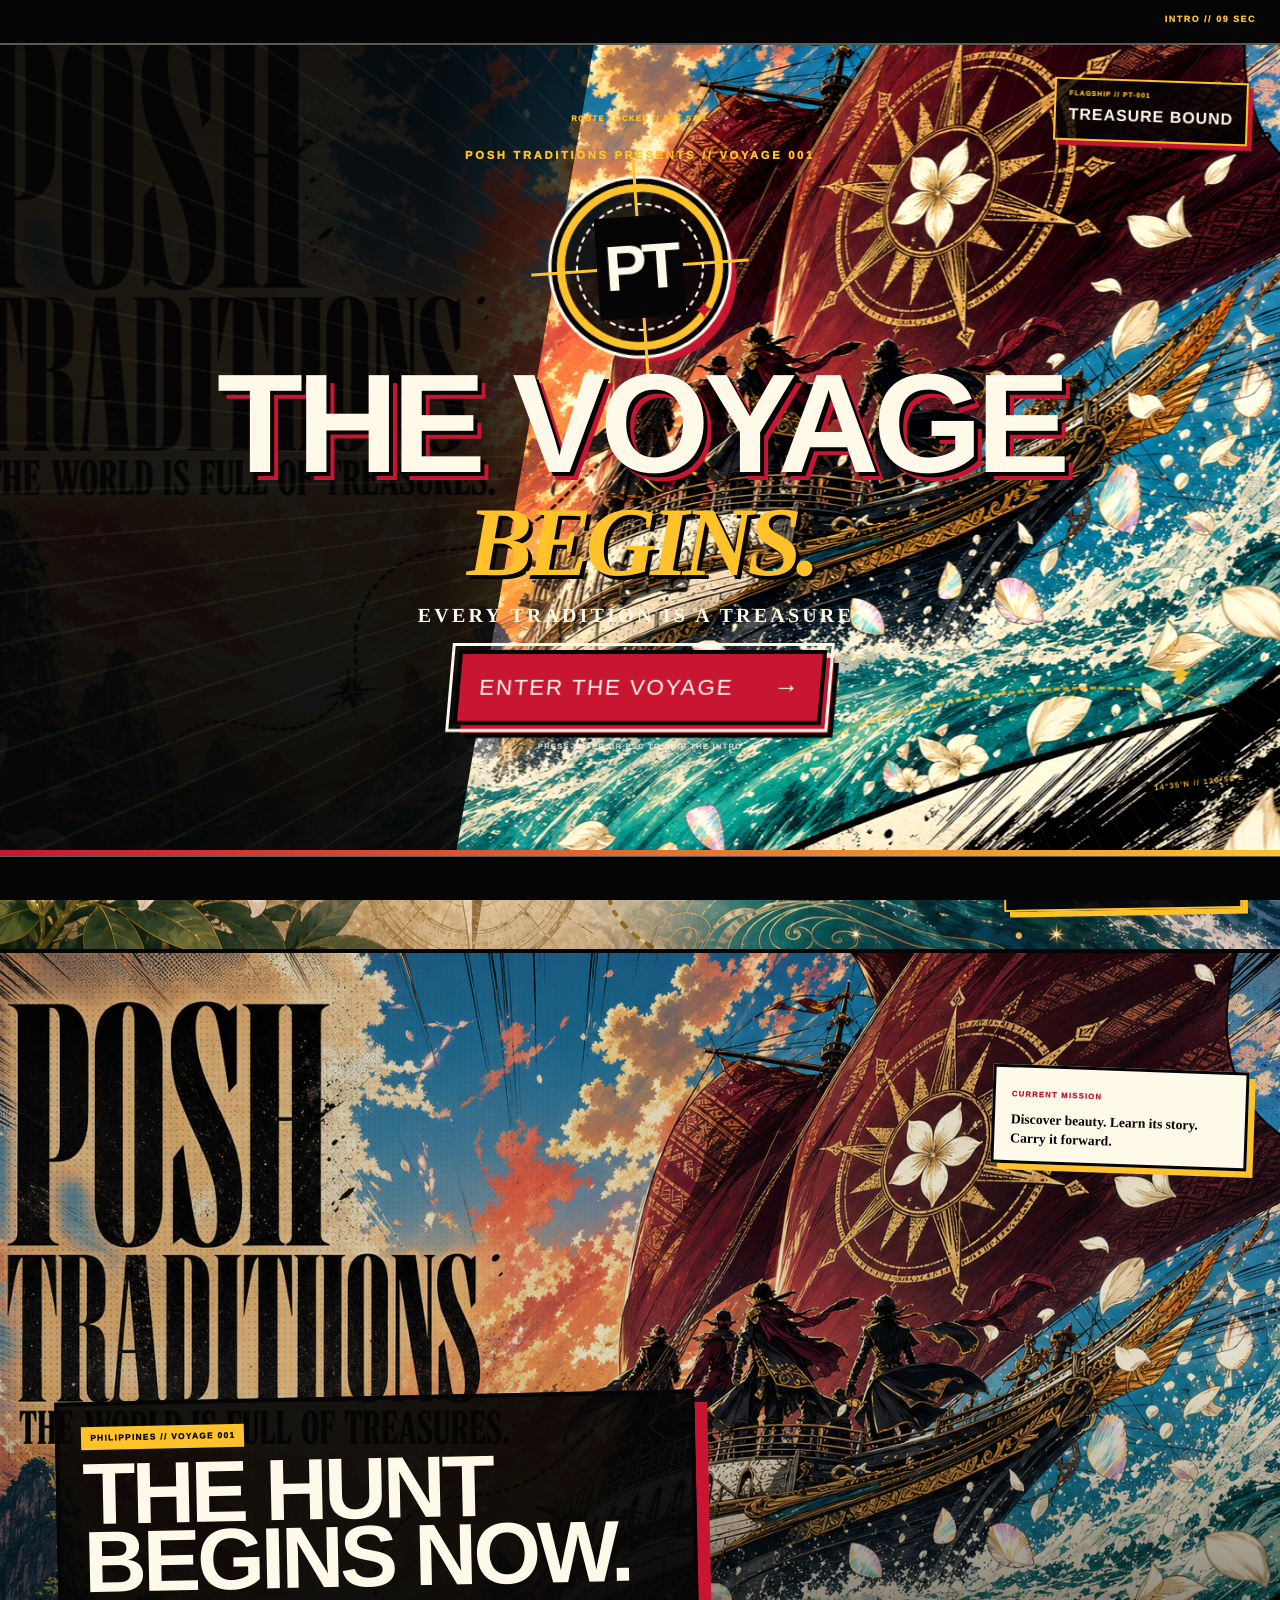
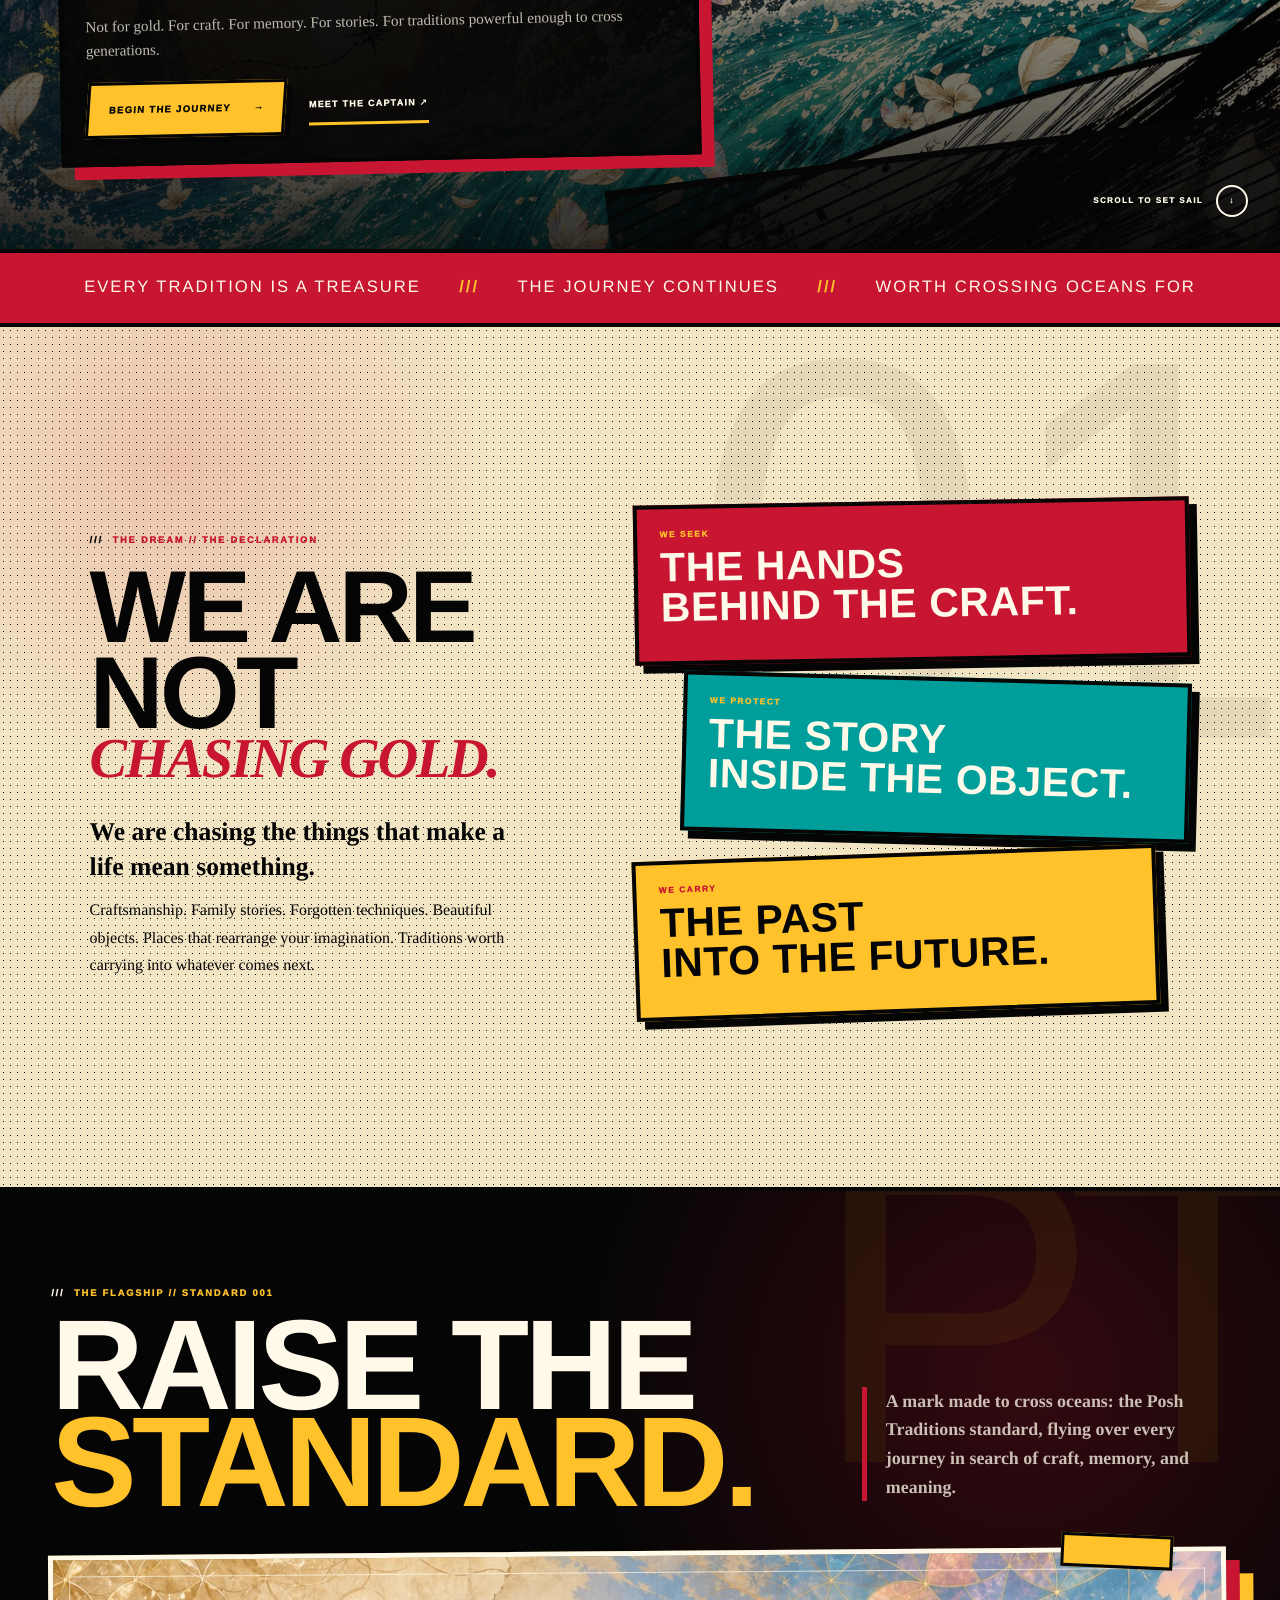
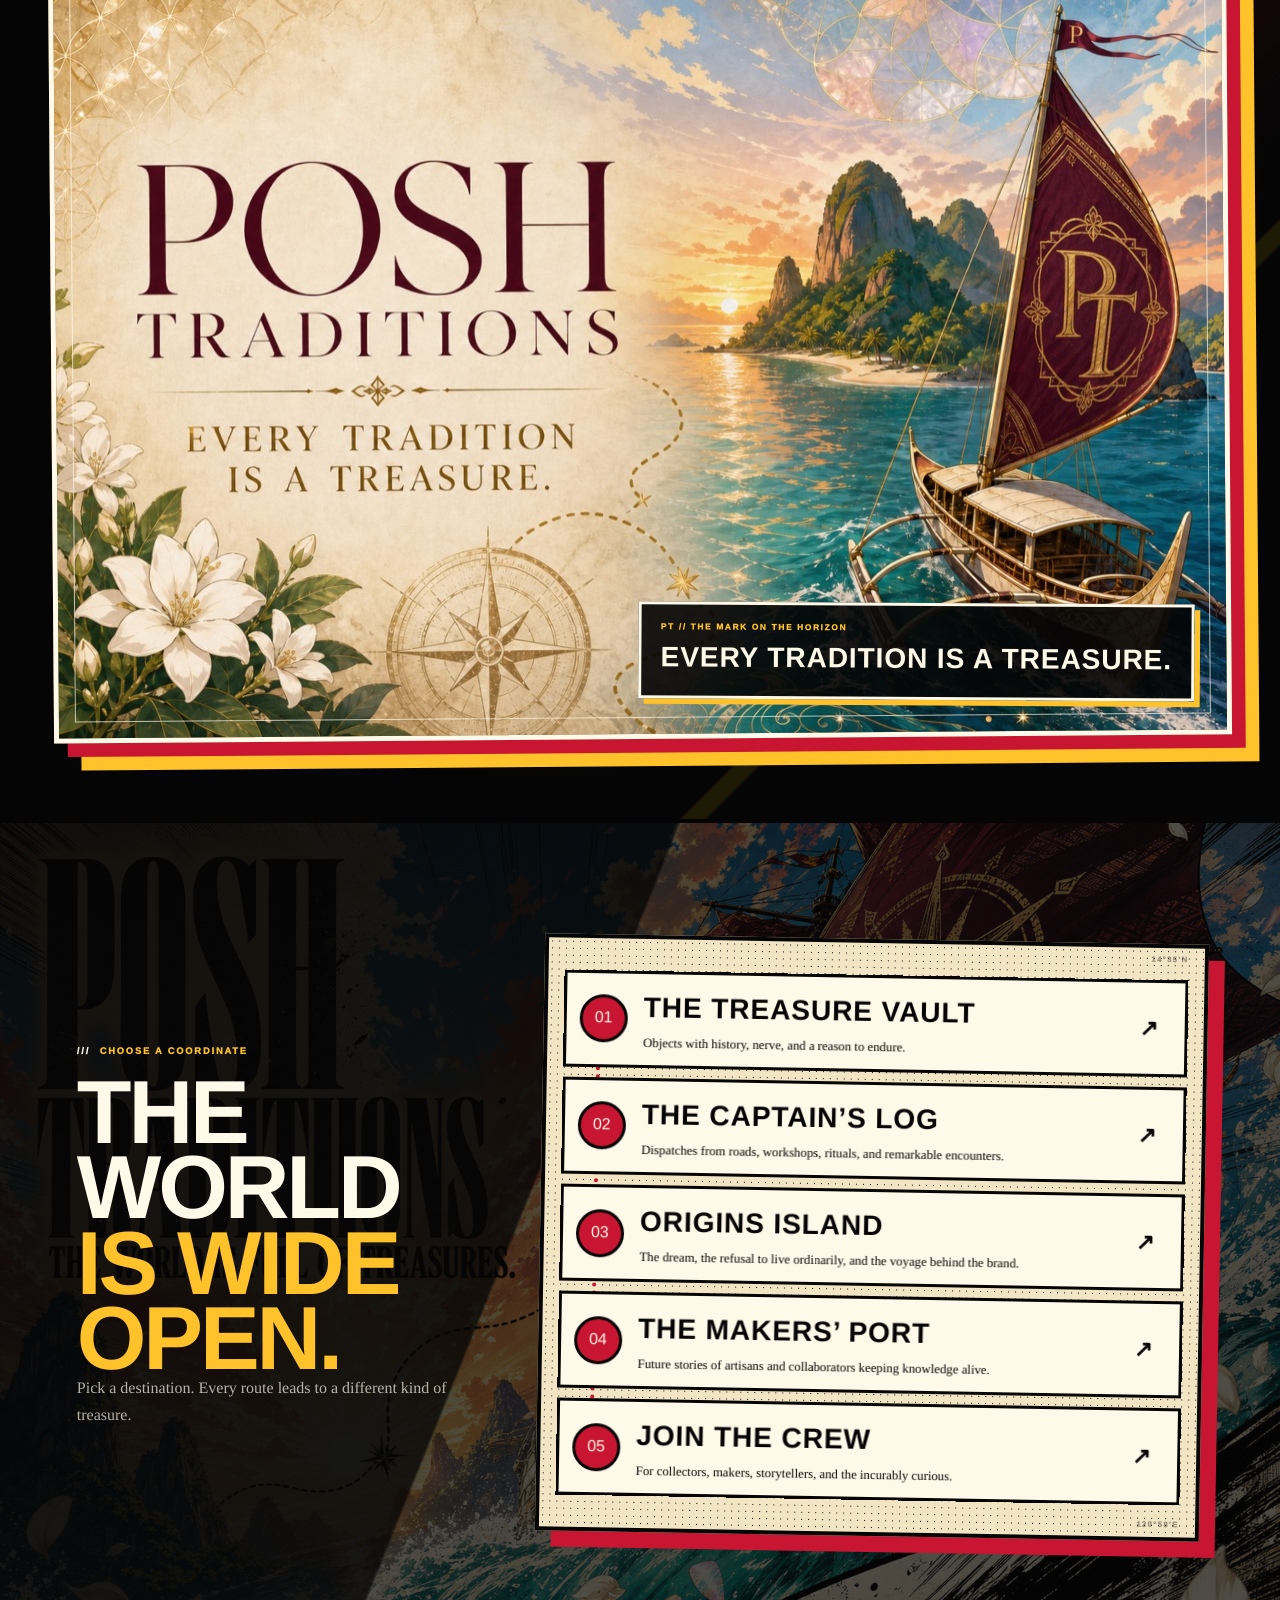
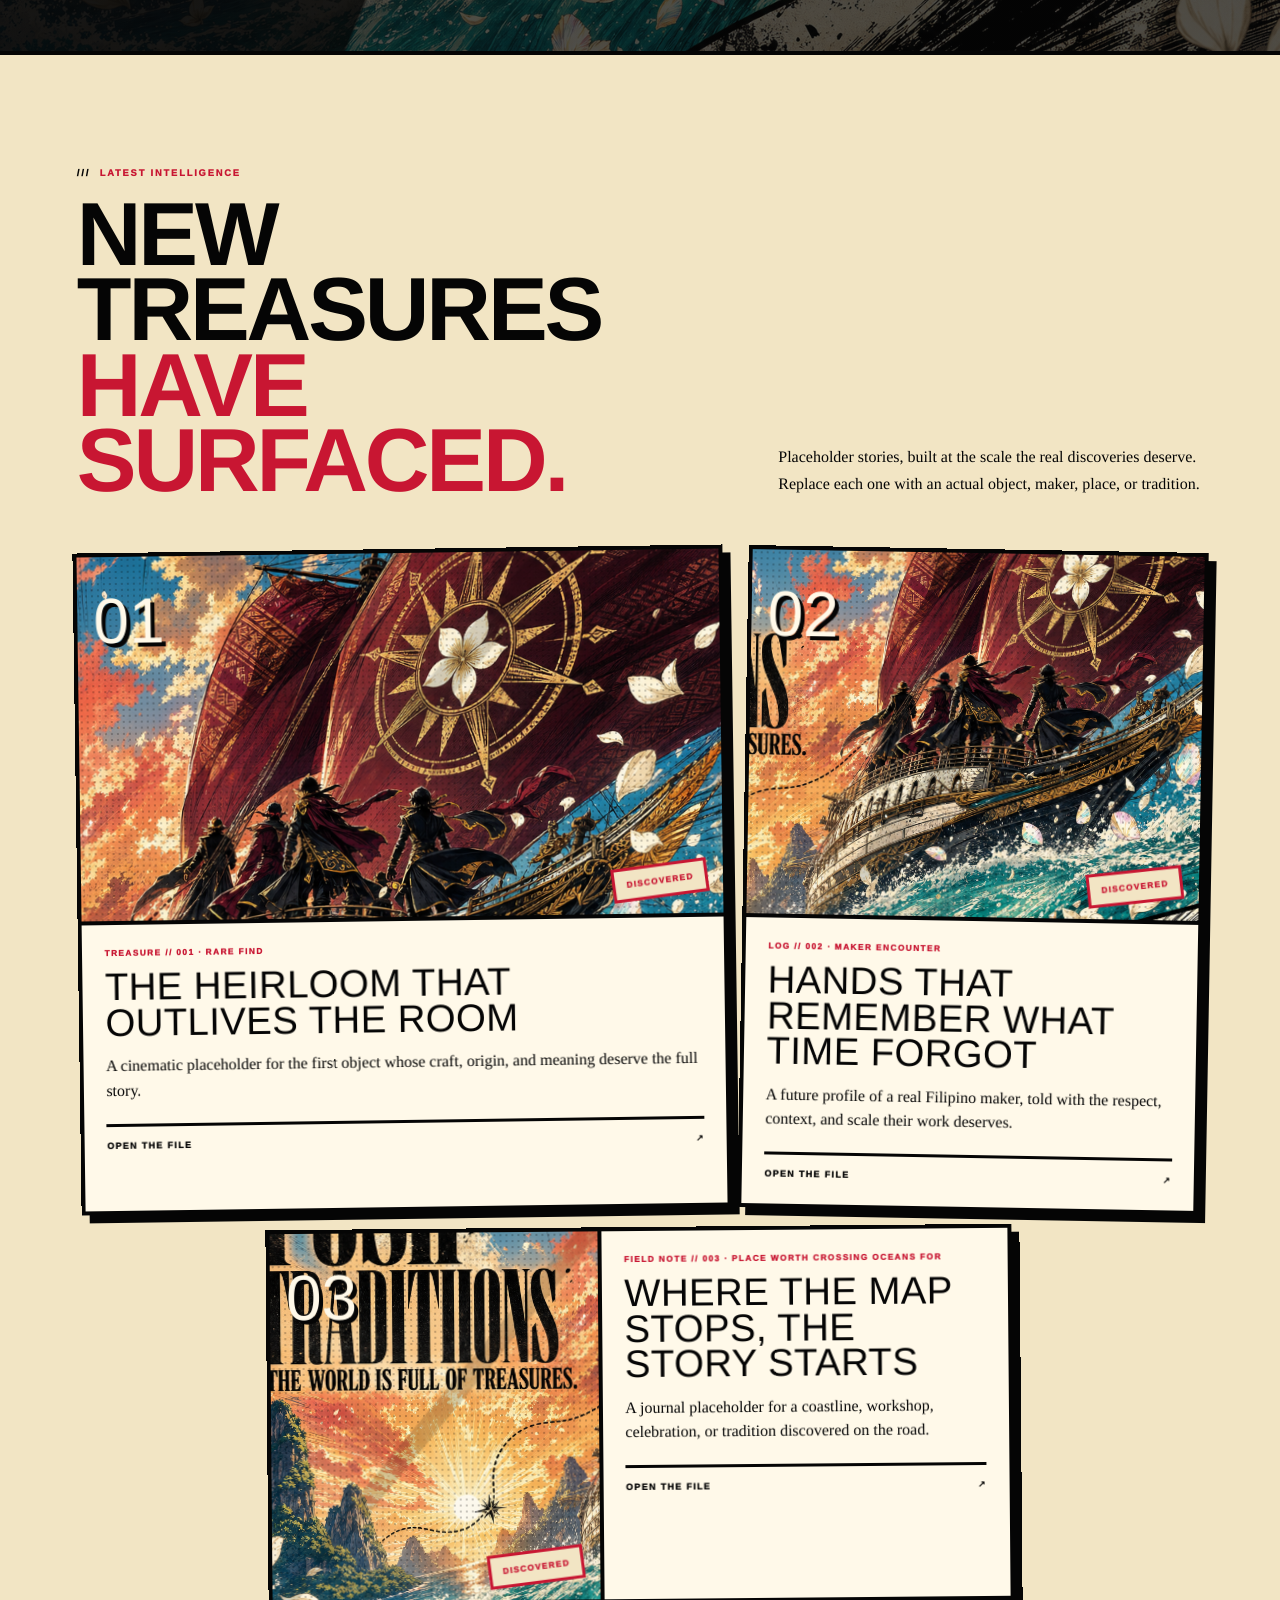
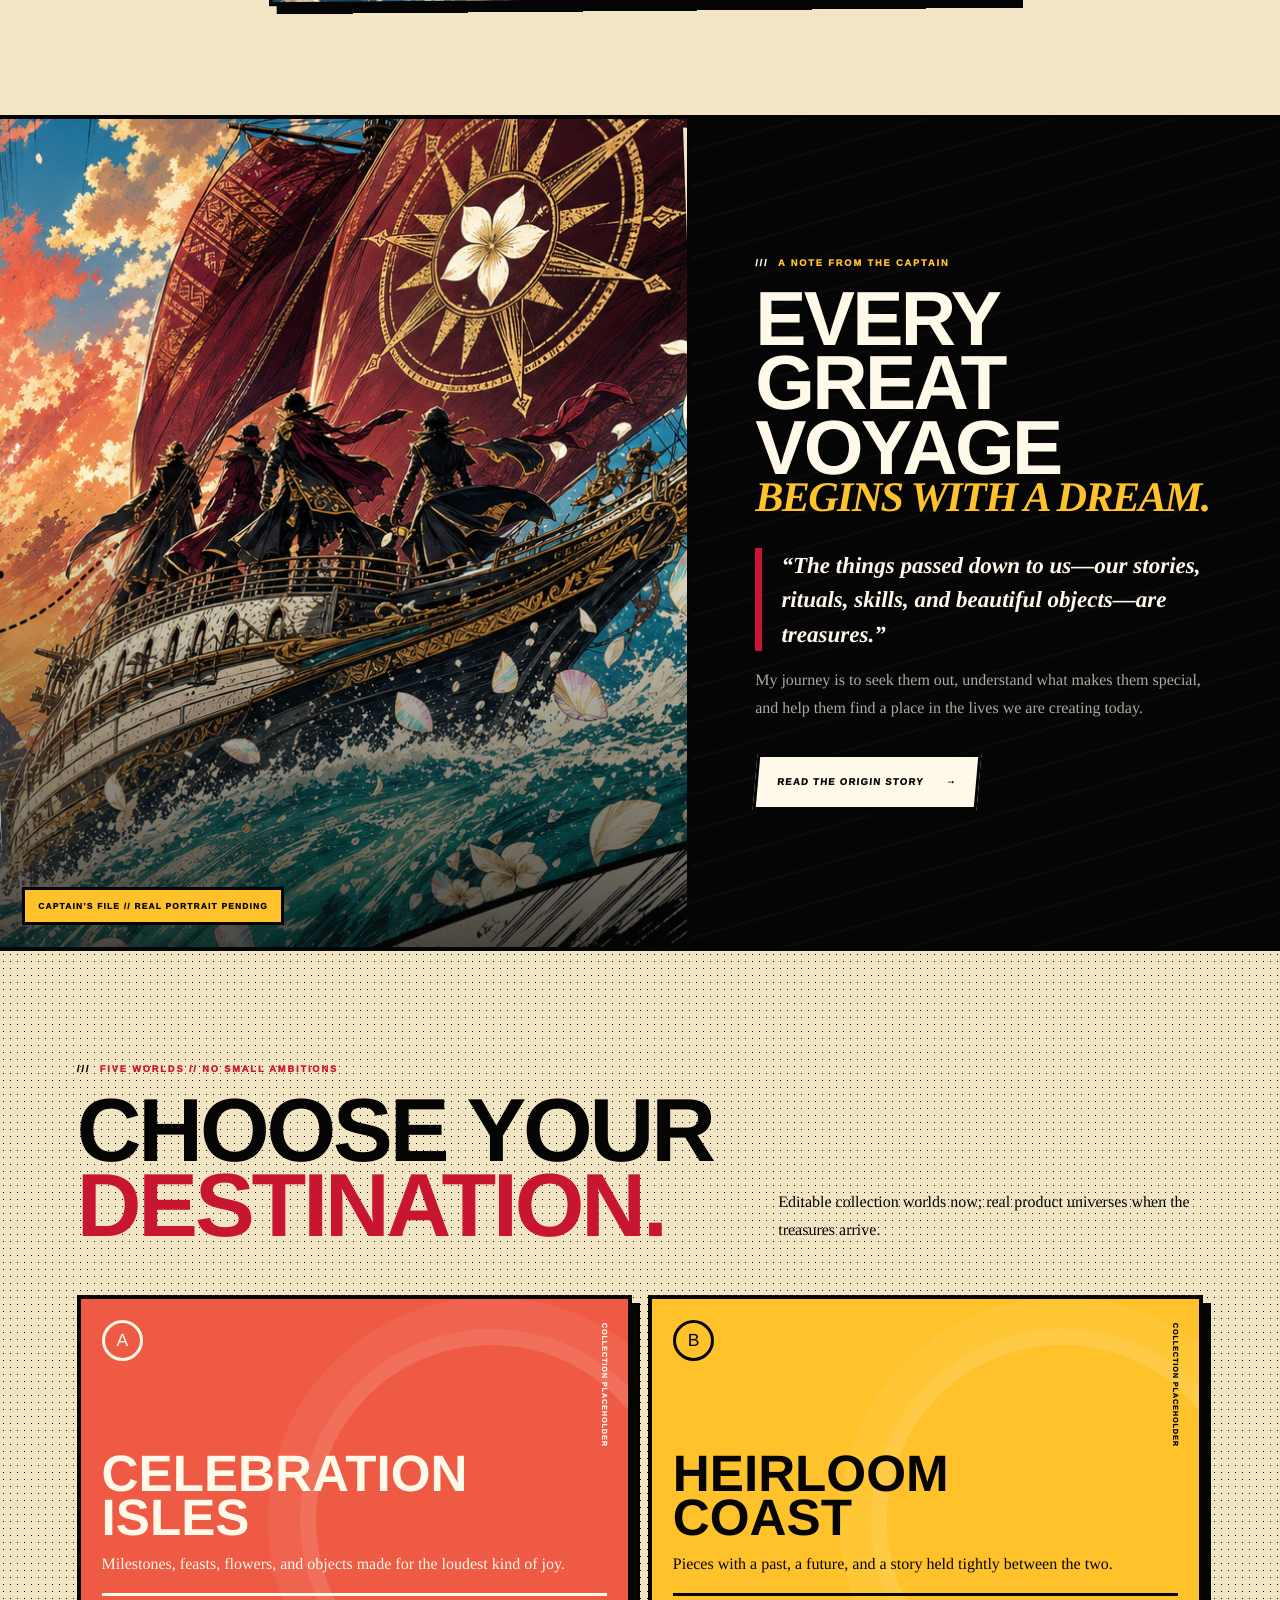
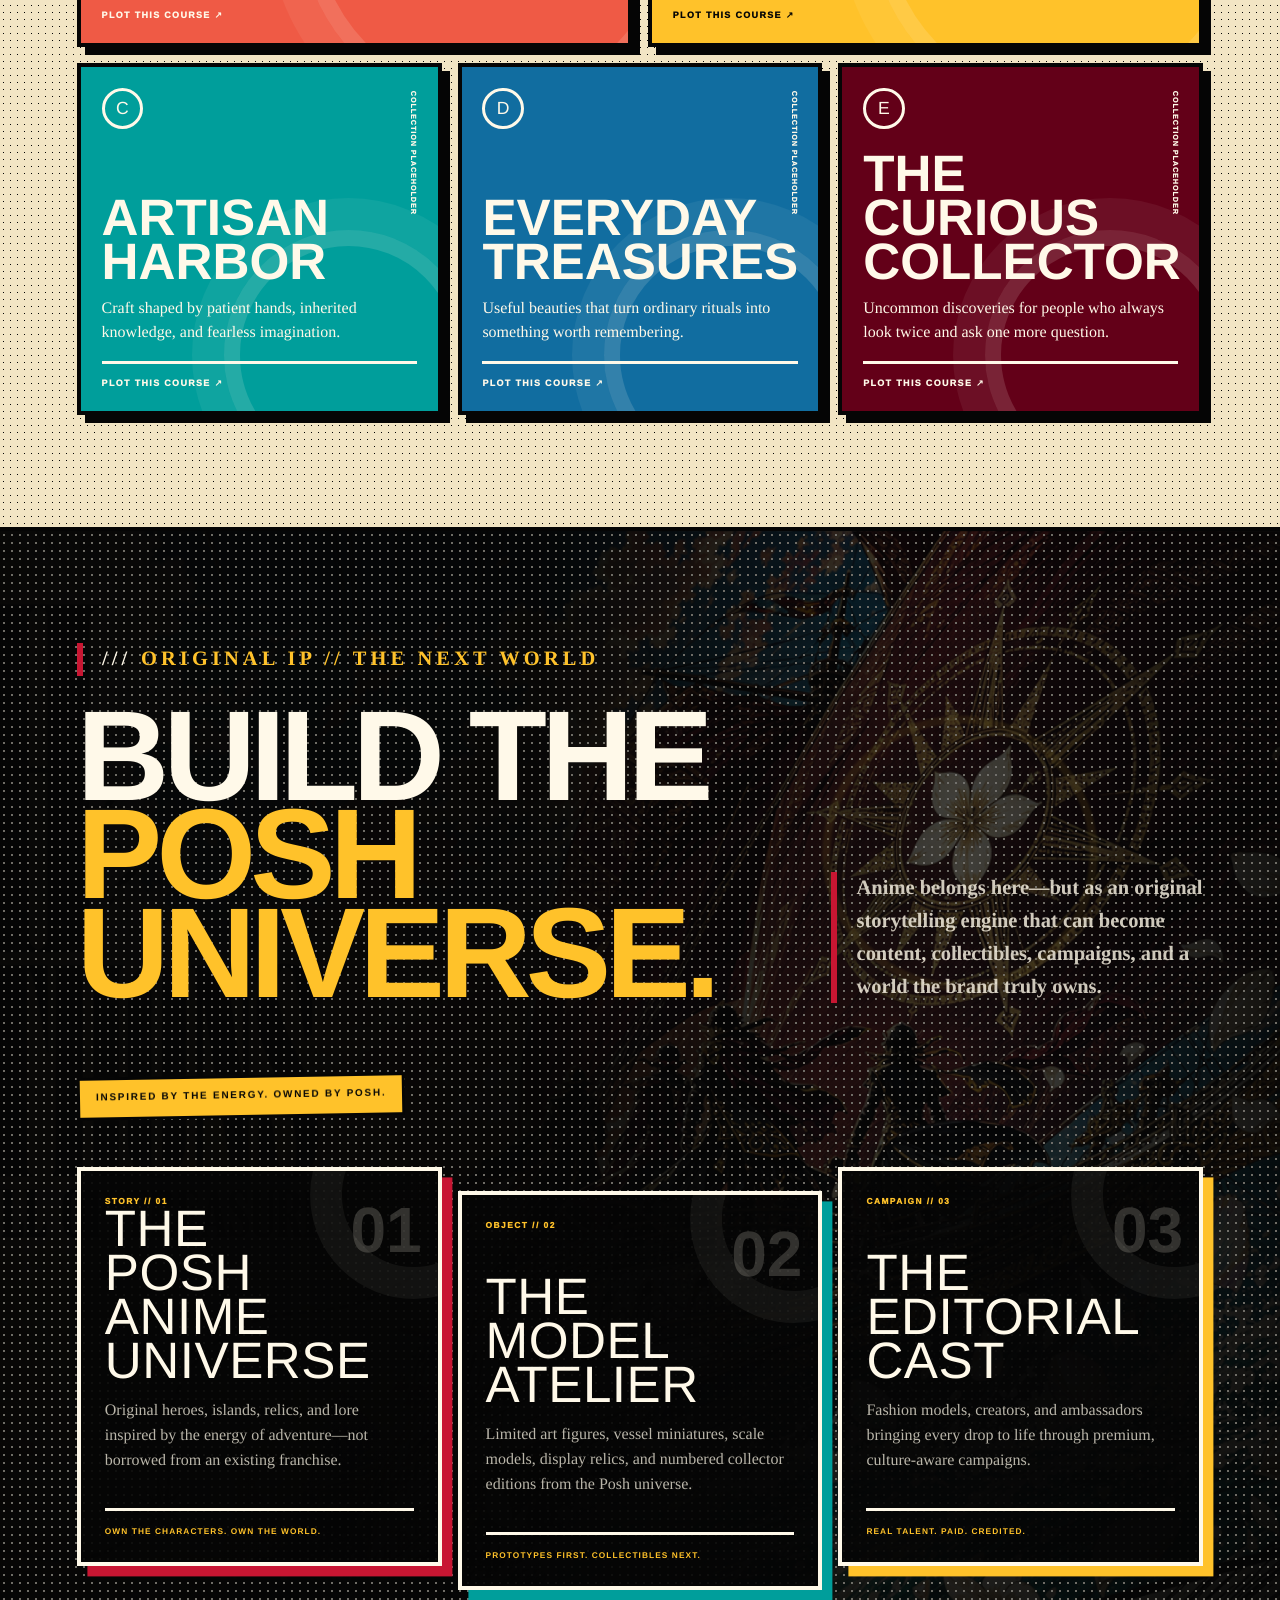
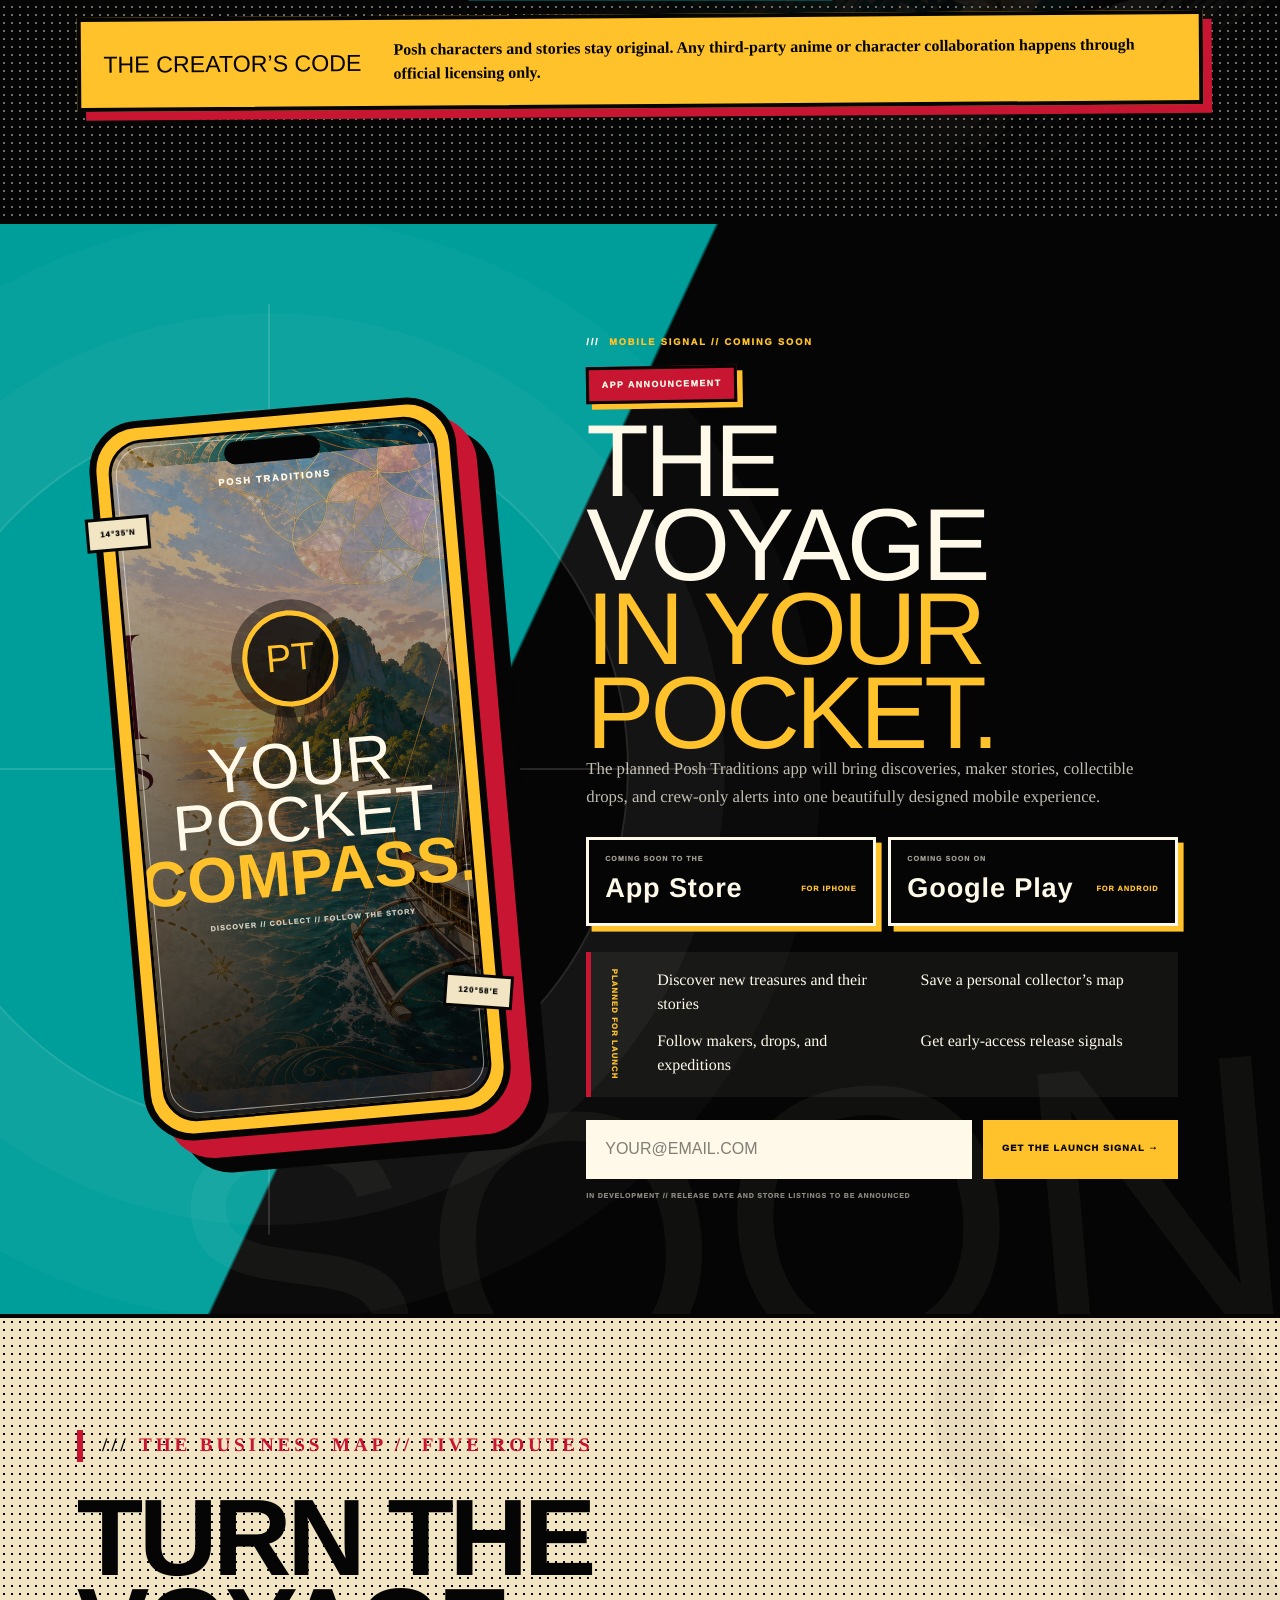
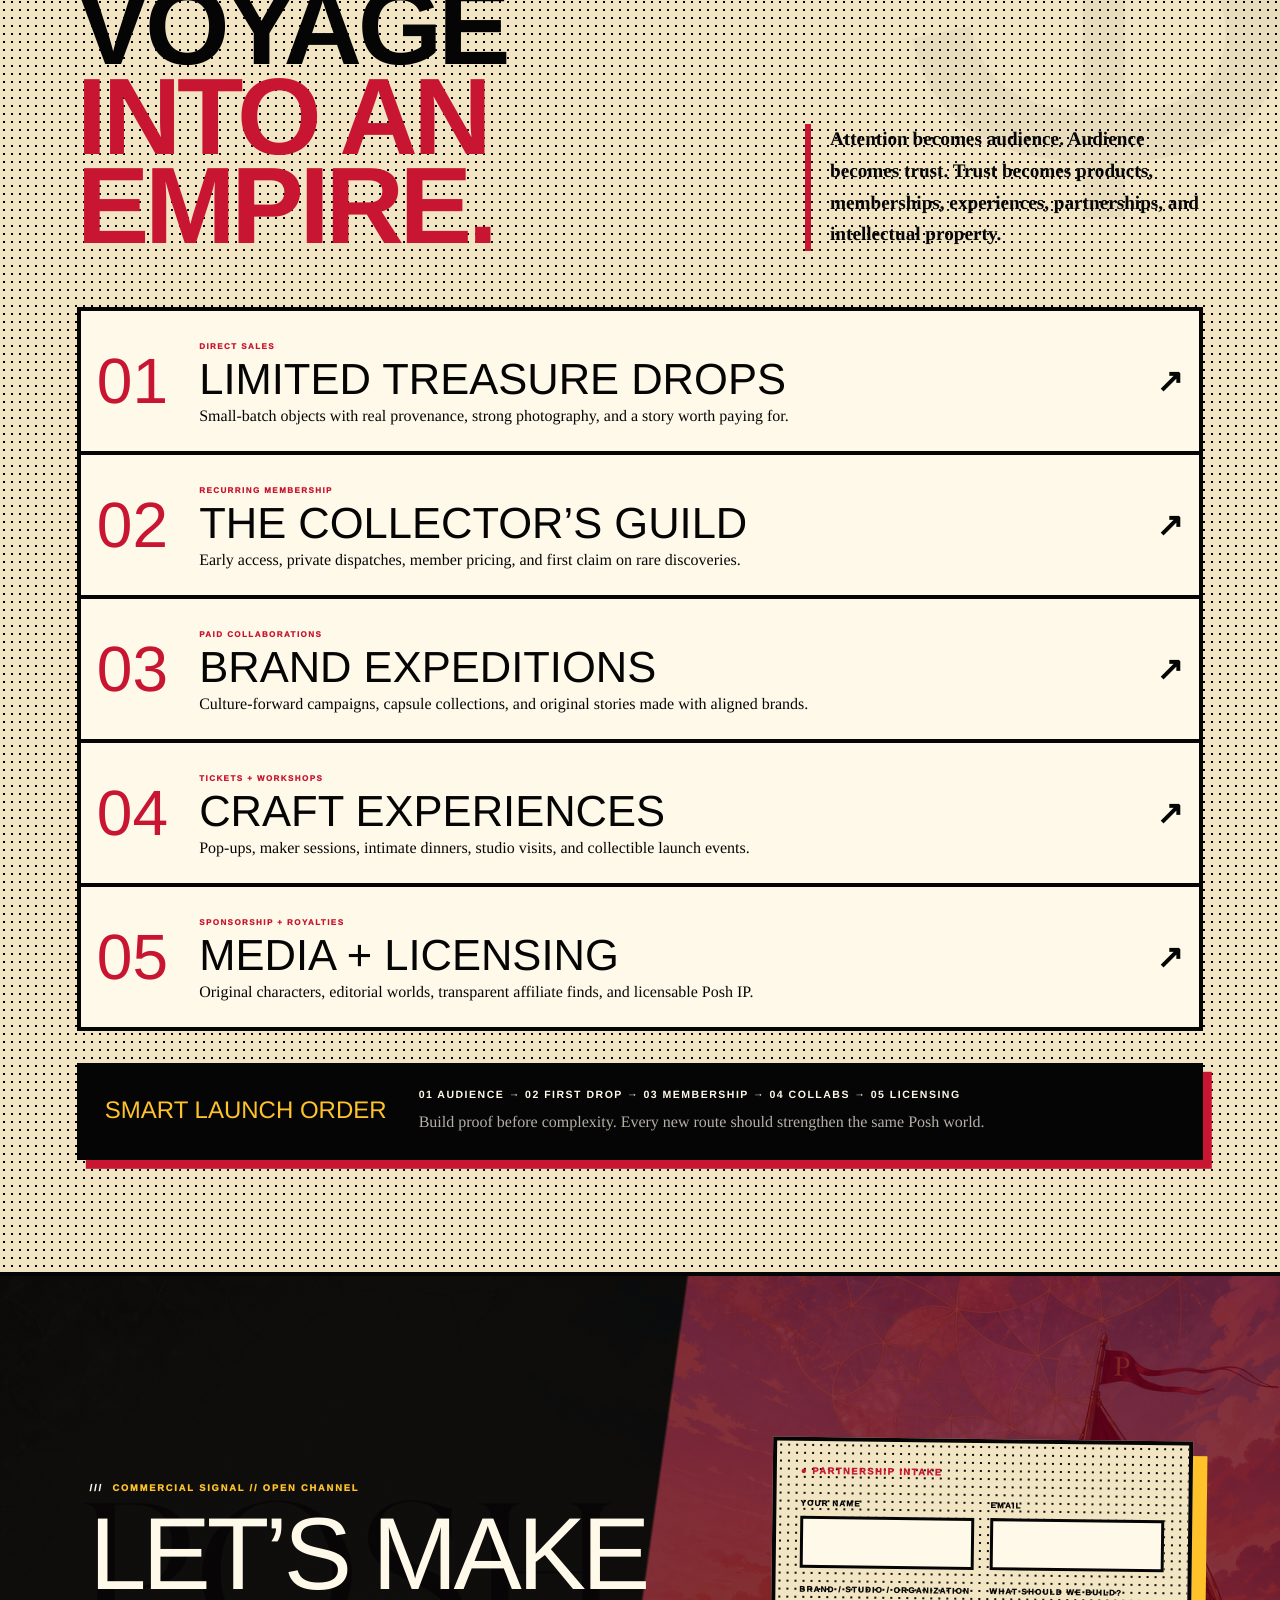
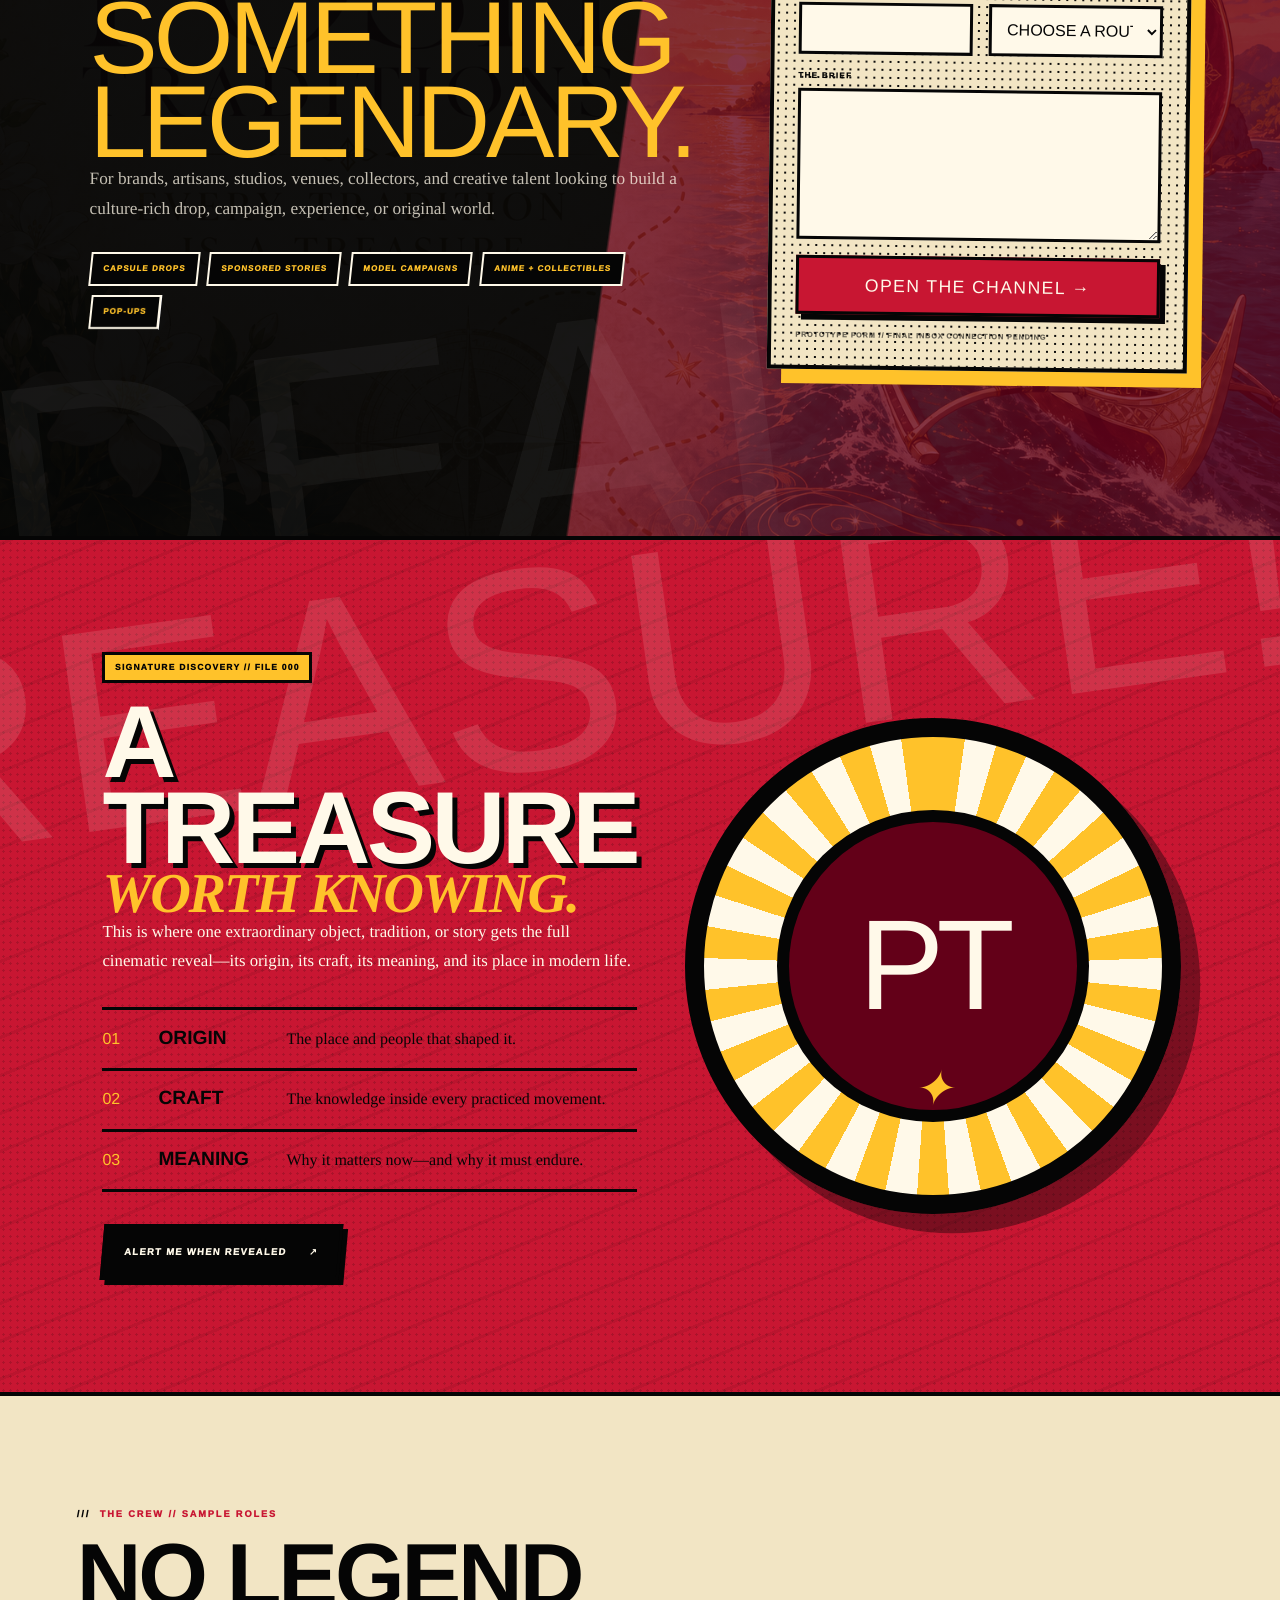
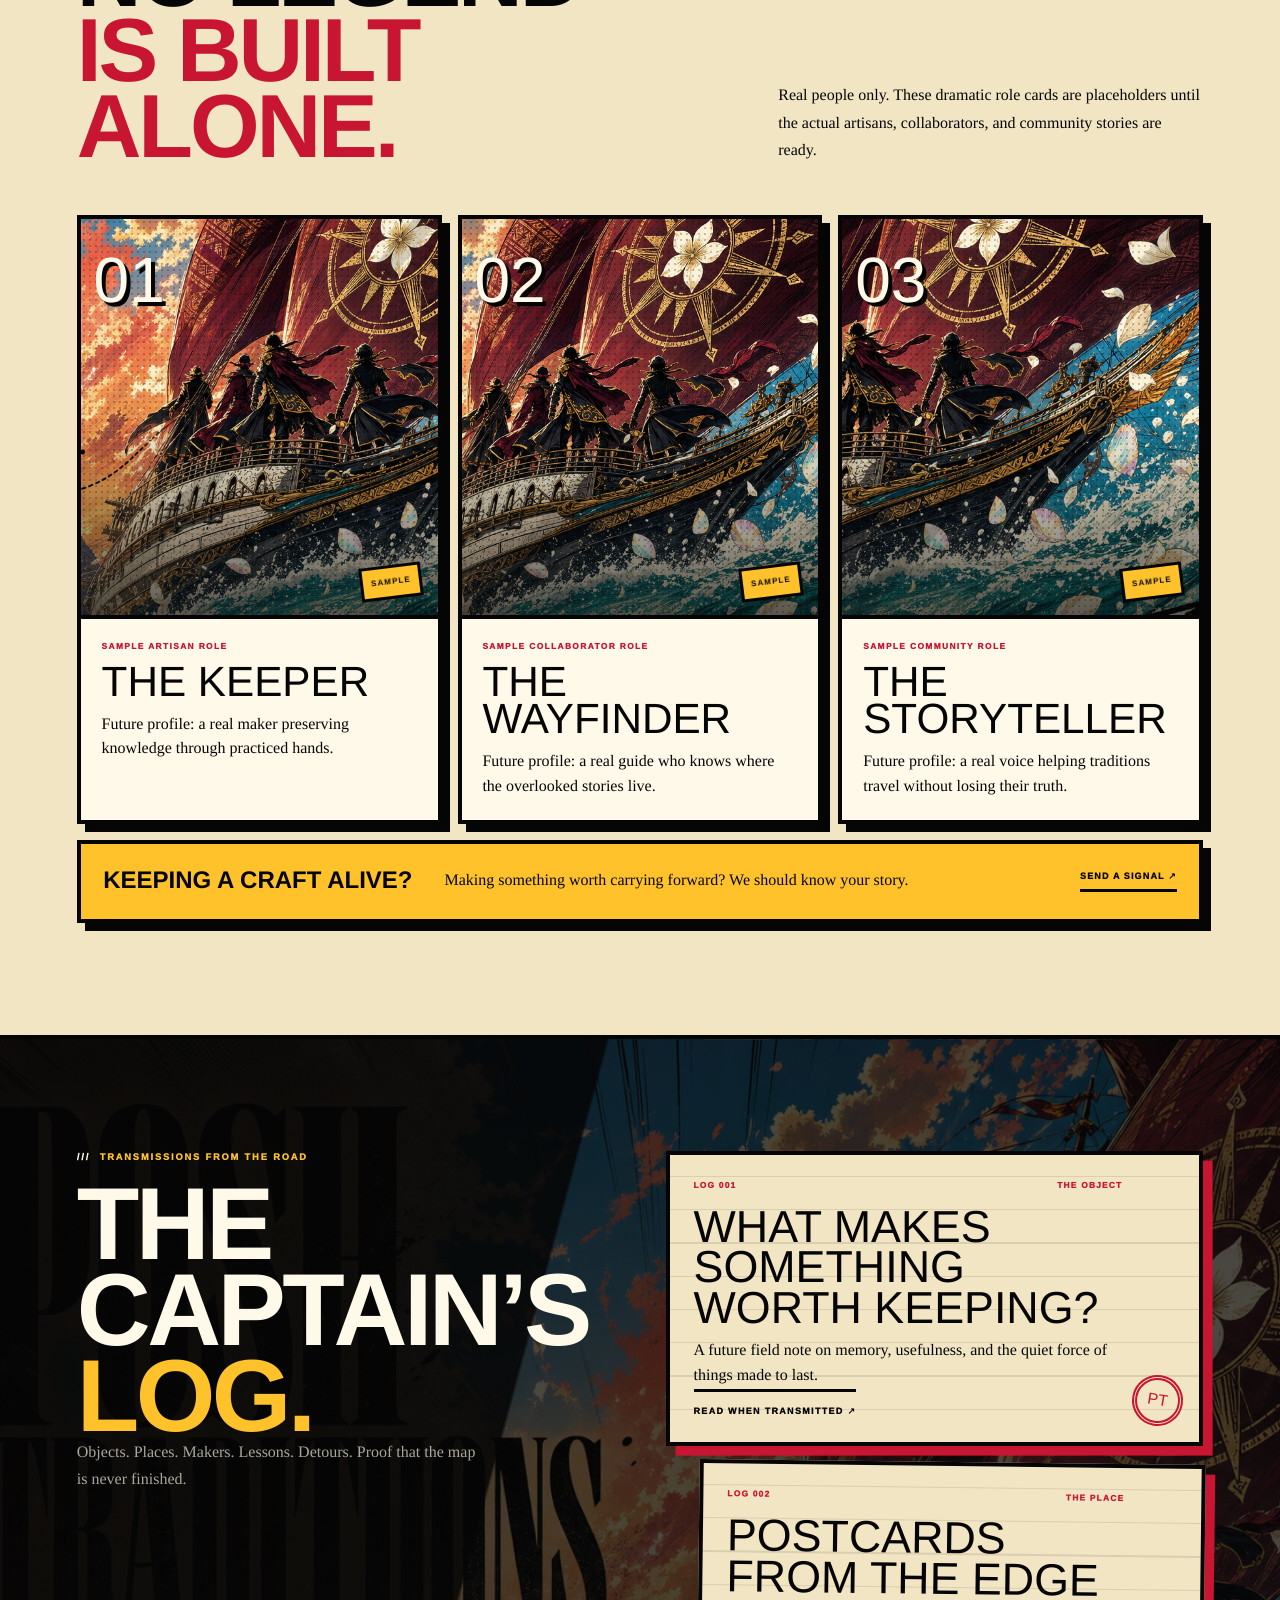
==== commit 07a8ba5d: "Update index.html" ====
--- a/index.html
+++ b/index.html
@@ -1,2 +1,2 @@
-<!DOCTYPE html><html lang="en"><head><meta charSet="utf-8"/><meta name="viewport" content="width=device-width, initial-scale=1"/><link rel="preload" as="image" href="/hero-epic.png" fetchPriority="high"/><link rel="preload" as="image" href="/posh-voyage-pt.jpg" fetchPriority="high"/><link rel="stylesheet" href="/assets/index-BM4oB6q5.css" data-rsc-css-href="/assets/index-BM4oB6q5.css" data-precedence="vite-rsc/importer-resources"/><link rel="modulepreload" href="/assets/layout-segment-context-BvYUdGLh.js" crossorigin=""/><link rel="modulepreload" href="/assets/rolldown-runtime-S-ySWqyJ.js" crossorigin=""/><link rel="modulepreload" href="/assets/index-DC8EBu7o.js" crossorigin=""/><link rel="modulepreload" href="/assets/framework-DjPHiq1u.js" crossorigin=""/><link rel="modulepreload" href="/assets/page-QF1_PMeS.js" crossorigin=""/><title>Posh Traditions — Every Tradition Is a Treasure</title><meta name="description" content="A Philippines-based voyage in search of remarkable craftsmanship, meaningful stories, and traditions worth carrying forward."/><meta property="og:title" content="Posh Traditions — Every Tradition Is a Treasure"/><meta property="og:description" content="The world is full of treasures. Let’s find them."/><meta property="og:type" content="website"/><meta property="og:image" content="http://localhost:3000/posh-voyage-pt.jpg"/><meta property="og:image:width" content="1280"/><meta property="og:image:height" content="853"/><meta property="og:image:alt" content="Posh Traditions flagship sailing toward a tropical horizon"/><meta name="twitter:card" content="summary_large_image"/><meta name="twitter:title" content="Posh Traditions — Every Tradition Is a Treasure"/><meta name="twitter:description" content="The world is full of treasures. Let’s find them."/><meta name="twitter:image" content="http://localhost:3000/posh-voyage-pt.jpg"/><script>self.__VINEXT_RSC_PARAMS__={}</script><script>self.__VINEXT_RSC_NAV__={"pathname":"/","searchParams":[]}</script><link rel="modulepreload" href="/assets/index-DC8EBu7o.js" />
-</head><body><main class="epic-site"><section class="voyage-intro is-loading" role="dialog" aria-modal="true" aria-labelledby="voyage-intro-title"><div class="intro-art" aria-hidden="true"><img class="intro-key-art" src="/hero-epic.png" alt="" fetchPriority="high"/><img class="intro-flag-art" src="/posh-voyage-pt.jpg" alt="" fetchPriority="high"/><div class="intro-ink"></div><div class="intro-speed-lines"></div><div class="intro-route-line"><i></i><span>✦</span><b>14°35&#x27;N // 120°58&#x27;E</b></div><div class="intro-ship-signal"><span>FLAGSHIP // PT-001</span><b>TREASURE BOUND</b></div></div><div class="intro-hud"><span class="intro-loading" aria-live="polite">CHARTING THE ROUTE...</span><span class="intro-presents">POSH TRADITIONS PRESENTS // VOYAGE 001</span><div class="intro-seal" aria-hidden="true"><i></i><b>PT</b><span>✦</span></div><h2 id="voyage-intro-title">THE VOYAGE<br/><em>BEGINS.</em></h2><p>EVERY TRADITION IS A TREASURE.</p><button type="button" autofocus="">ENTER THE VOYAGE <span>→</span></button><small>PRESS ENTER OR ESC TO SKIP THE INTRO</small></div><div class="intro-time" aria-hidden="true">INTRO // 09 SEC</div><div class="intro-progress" aria-hidden="true"><i></i></div></section><a class="skip-link" href="#main">Skip to the voyage</a><header class="epic-header"><a class="epic-brand" href="/" aria-label="Posh Traditions home"><span class="pt-mark" aria-hidden="true"><b>PT</b><i></i></span><span><strong>POSH TRADITIONS</strong><small>EVERY TRADITION IS A TREASURE</small></span></a><nav aria-label="Main navigation"><a href="#discoveries">Discoveries</a><a href="#universe">The Universe</a><a href="#app">The App</a><a href="#revenue">Business</a><a href="/about">Origin Story</a></nav><div class="header-actions"><button type="button" class="intro-replay">INTRO <span>↻</span></button><a class="header-signal" href="#partner">PARTNER WITH US <span>↗</span></a></div></header><div class="voyage-meter" aria-label="Voyage progress 0 percent"><span>VOYAGE</span><i><b style="width:0%"></b></i><strong>00<!-- -->%</strong></div><section class="flagship-opening" aria-label="The Posh Traditions flagship"><img src="/posh-voyage-pt.jpg" alt="Posh Traditions voyage artwork featuring a Philippine-inspired boat with a burgundy PT sail, tropical islands, sampaguita flowers, and the words Every Tradition Is a Treasure" fetchPriority="high"/><a href="#main"><span>FLAGSHIP // VOYAGE 001</span><strong>SET SAIL ↓</strong></a></section><section class="epic-hero" id="main"><img class="hero-key-art" src="/hero-epic.png" alt="An original crew aboard a Philippine-inspired sailing vessel charging over a towering wave toward a golden horizon" fetchPriority="high"/><div class="hero-shade" aria-hidden="true"></div><div class="hero-halftone" aria-hidden="true"></div><div class="hero-manga-slash" aria-hidden="true"></div><h1 class="sr-only">The world is full of treasures. Let’s find them.</h1><div class="hero-status"><span>PHILIPPINES // VOYAGE 001</span><strong>THE HUNT<br/>BEGINS NOW.</strong><p>Not for gold. For craft. For memory. For stories. For traditions powerful enough to cross generations.</p><div><a class="impact-button impact-yellow" href="#manifesto">BEGIN THE JOURNEY <b>→</b></a><a class="impact-link" href="/about">MEET THE CAPTAIN ↗</a></div></div><div class="hero-mission"><span>CURRENT MISSION</span><p>Discover beauty. Learn its story. Carry it forward.</p></div><a class="scroll-command" href="#manifesto">SCROLL TO SET SAIL <span>↓</span></a></section><div class="war-cry" aria-hidden="true"><span>EVERY TRADITION IS A TREASURE</span><b>///</b><span>THE JOURNEY CONTINUES</span><b>///</b><span>WORTH CROSSING OCEANS FOR</span></div><section class="manifesto" id="manifesto"><div class="manifesto-number" aria-hidden="true">01</div><div class="manifesto-copy"><p class="chapter-tag">THE DREAM // THE DECLARATION</p><h2>WE ARE NOT<em>CHASING GOLD.</em></h2><p class="manifesto-lead">We are chasing the things that make a life mean something.</p><p>Craftsmanship. Family stories. Forgotten techniques. Beautiful objects. Places that rearrange your imagination. Traditions worth carrying into whatever comes next.</p></div><div class="manifesto-panels" aria-label="What Posh Traditions seeks"><article class="shout-panel panel-red"><span>WE SEEK</span><strong>THE HANDS<br/>BEHIND THE CRAFT.</strong></article><article class="shout-panel panel-teal"><span>WE PROTECT</span><strong>THE STORY<br/>INSIDE THE OBJECT.</strong></article><article class="shout-panel panel-gold"><span>WE CARRY</span><strong>THE PAST<br/>INTO THE FUTURE.</strong></article></div></section><section class="flagship-standard" id="standard"><div class="standard-intro"><div><p class="chapter-tag light">THE FLAGSHIP // STANDARD 001</p><h2>RAISE THE<br/><span>STANDARD.</span></h2></div><p>A mark made to cross oceans: the Posh Traditions standard, flying over every journey in search of craft, memory, and meaning.</p></div><figure class="standard-art"><img src="/posh-voyage-pt.jpg" alt="An elegant Posh Traditions voyage poster with a Philippine-inspired boat carrying a burgundy sail emblazoned with a gold PT monogram" loading="lazy"/><figcaption><span>PT // THE MARK ON THE HORIZON</span><strong>EVERY TRADITION IS A TREASURE.</strong></figcaption></figure></section><section class="world-map" id="map"><div class="world-map-intro"><p class="chapter-tag light">CHOOSE A COORDINATE</p><h2>THE WORLD<br/><span>IS WIDE OPEN.</span></h2><p>Pick a destination. Every route leads to a different kind of treasure.</p></div><div class="route-board"><div class="route-line" aria-hidden="true"></div><a class="route-stop" href="#discoveries"><span>01</span><div><strong>THE TREASURE VAULT</strong><small>Objects with history, nerve, and a reason to endure.</small></div><b>↗</b></a><a class="route-stop" href="#log"><span>02</span><div><strong>THE CAPTAIN’S LOG</strong><small>Dispatches from roads, workshops, rituals, and remarkable encounters.</small></div><b>↗</b></a><a class="route-stop" href="/about"><span>03</span><div><strong>ORIGINS ISLAND</strong><small>The dream, the refusal to live ordinarily, and the voyage behind the brand.</small></div><b>↗</b></a><a class="route-stop" href="#crew"><span>04</span><div><strong>THE MAKERS’ PORT</strong><small>Future stories of artisans and collaborators keeping knowledge alive.</small></div><b>↗</b></a><a class="route-stop" href="#join"><span>05</span><div><strong>JOIN THE CREW</strong><small>For collectors, makers, storytellers, and the incurably curious.</small></div><b>↗</b></a><span class="route-coordinate coordinate-one">14°35&#x27;N</span><span class="route-coordinate coordinate-two">120°58&#x27;E</span></div></section><section class="discoveries-epic" id="discoveries"><div class="section-impact-heading"><div><p class="chapter-tag">LATEST INTELLIGENCE</p><h2>NEW TREASURES<br/><span>HAVE SURFACED.</span></h2></div><p>Placeholder stories, built at the scale the real discoveries deserve. Replace each one with an actual object, maker, place, or tradition.</p></div><div class="discovery-panels"><article class="discovery-panel crop-sail"><div class="discovery-image"><span class="panel-index">0<!-- -->1</span><span class="found-stamp">DISCOVERED</span></div><div class="discovery-text"><p>TREASURE // 001<!-- --> · <!-- -->RARE FIND</p><h3>THE HEIRLOOM THAT OUTLIVES THE ROOM</h3><span>A cinematic placeholder for the first object whose craft, origin, and meaning deserve the full story.</span><a href="#featured">OPEN THE FILE <b>↗</b></a></div></article><article class="discovery-panel crop-crew"><div class="discovery-image"><span class="panel-index">0<!-- -->2</span><span class="found-stamp">DISCOVERED</span></div><div class="discovery-text"><p>LOG // 002<!-- --> · <!-- -->MAKER ENCOUNTER</p><h3>HANDS THAT REMEMBER WHAT TIME FORGOT</h3><span>A future profile of a real Filipino maker, told with the respect, context, and scale their work deserves.</span><a href="#featured">OPEN THE FILE <b>↗</b></a></div></article><article class="discovery-panel crop-islands"><div class="discovery-image"><span class="panel-index">0<!-- -->3</span><span class="found-stamp">DISCOVERED</span></div><div class="discovery-text"><p>FIELD NOTE // 003<!-- --> · <!-- -->PLACE WORTH CROSSING OCEANS FOR</p><h3>WHERE THE MAP STOPS, THE STORY STARTS</h3><span>A journal placeholder for a coastline, workshop, celebration, or tradition discovered on the road.</span><a href="#featured">OPEN THE FILE <b>↗</b></a></div></article></div></section><section class="captain-dream"><div class="dream-art" aria-label="Dramatic crop of the voyage key artwork"><span>CAPTAIN’S FILE // REAL PORTRAIT PENDING</span></div><div class="dream-testimony"><p class="chapter-tag light">A NOTE FROM THE CAPTAIN</p><h2>EVERY GREAT VOYAGE<br/><em>BEGINS WITH A DREAM.</em></h2><blockquote>“The things passed down to us—our stories, rituals, skills, and beautiful objects—are treasures.”</blockquote><p>My journey is to seek them out, understand what makes them special, and help them find a place in the lives we are creating today.</p><a class="impact-button impact-cream" href="/about">READ THE ORIGIN STORY <b>→</b></a></div></section><section class="collection-worlds" id="collections"><div class="section-impact-heading collection-heading"><div><p class="chapter-tag">FIVE WORLDS // NO SMALL AMBITIONS</p><h2>CHOOSE YOUR<br/><span>DESTINATION.</span></h2></div><p>Editable collection worlds now; real product universes when the treasures arrive.</p></div><div class="collection-grid"><article class="collection-block collection-coral"><span>A</span><strong>CELEBRATION ISLES</strong><p>Milestones, feasts, flowers, and objects made for the loudest kind of joy.</p><a href="#join">PLOT THIS COURSE ↗</a><small>COLLECTION PLACEHOLDER</small></article><article class="collection-block collection-gold"><span>B</span><strong>HEIRLOOM COAST</strong><p>Pieces with a past, a future, and a story held tightly between the two.</p><a href="#join">PLOT THIS COURSE ↗</a><small>COLLECTION PLACEHOLDER</small></article><article class="collection-block collection-teal"><span>C</span><strong>ARTISAN HARBOR</strong><p>Craft shaped by patient hands, inherited knowledge, and fearless imagination.</p><a href="#join">PLOT THIS COURSE ↗</a><small>COLLECTION PLACEHOLDER</small></article><article class="collection-block collection-blue"><span>D</span><strong>EVERYDAY TREASURES</strong><p>Useful beauties that turn ordinary rituals into something worth remembering.</p><a href="#join">PLOT THIS COURSE ↗</a><small>COLLECTION PLACEHOLDER</small></article><article class="collection-block collection-wine"><span>E</span><strong>THE CURIOUS COLLECTOR</strong><p>Uncommon discoveries for people who always look twice and ask one more question.</p><a href="#join">PLOT THIS COURSE ↗</a><small>COLLECTION PLACEHOLDER</small></article></div></section><section class="universe-economy" id="universe"><div class="universe-sky" aria-hidden="true"></div><div class="universe-heading"><p class="chapter-tag light">ORIGINAL IP // THE NEXT WORLD</p><h2>BUILD THE<br/><span>POSH UNIVERSE.</span></h2><p>Anime belongs here—but as an original storytelling engine that can become content, collectibles, campaigns, and a world the brand truly owns.</p><strong>INSPIRED BY THE ENERGY. OWNED BY POSH.</strong></div><div class="universe-tracks"><article><span>STORY // 01</span><b>0<!-- -->1</b><h3>THE POSH ANIME UNIVERSE</h3><p>Original heroes, islands, relics, and lore inspired by the energy of adventure—not borrowed from an existing franchise.</p><strong>OWN THE CHARACTERS. OWN THE WORLD.</strong></article><article><span>OBJECT // 02</span><b>0<!-- -->2</b><h3>THE MODEL ATELIER</h3><p>Limited art figures, vessel miniatures, scale models, display relics, and numbered collector editions from the Posh universe.</p><strong>PROTOTYPES FIRST. COLLECTIBLES NEXT.</strong></article><article><span>CAMPAIGN // 03</span><b>0<!-- -->3</b><h3>THE EDITORIAL CAST</h3><p>Fashion models, creators, and ambassadors bringing every drop to life through premium, culture-aware campaigns.</p><strong>REAL TALENT. PAID. CREDITED.</strong></article></div><div class="license-code"><span>THE CREATOR’S CODE</span><p>Posh characters and stories stay original. Any third-party anime or character collaboration happens through official licensing only.</p></div></section><section class="app-launch" id="app"><div class="app-radar" aria-hidden="true"></div><div class="app-device" aria-label="Preview of the planned Posh Traditions mobile app"><div class="phone-shell"><div class="phone-camera"></div><div class="phone-screen"><span>POSH TRADITIONS</span><div class="phone-mark">PT</div><p>YOUR POCKET<br/><strong>COMPASS.</strong></p><small>DISCOVER // COLLECT // FOLLOW THE STORY</small></div></div><span class="app-coordinate app-coordinate-one">14°35&#x27;N</span><span class="app-coordinate app-coordinate-two">120°58&#x27;E</span></div><div class="app-launch-copy"><p class="chapter-tag light">MOBILE SIGNAL // COMING SOON</p><span class="coming-stamp">APP ANNOUNCEMENT</span><h2>THE VOYAGE<br/><span>IN YOUR POCKET.</span></h2><p>The planned Posh Traditions app will bring discoveries, maker stories, collectible drops, and crew-only alerts into one beautifully designed mobile experience.</p><div class="platform-signals" aria-label="Planned mobile platforms"><div><small>COMING SOON TO THE</small><strong>App Store</strong><span>FOR IPHONE</span></div><div><small>COMING SOON ON</small><strong>Google Play</strong><span>FOR ANDROID</span></div></div><div class="app-features"><span>PLANNED FOR LAUNCH</span><ul><li>Discover new treasures and their stories</li><li>Save a personal collector’s map</li><li>Follow makers, drops, and expeditions</li><li>Get early-access release signals</li></ul></div><form class="app-waitlist"><label class="sr-only" for="app-email">Email address for app launch updates</label><input id="app-email" type="email" placeholder="YOUR@EMAIL.COM" required="" name="email"/><button type="submit">GET THE LAUNCH SIGNAL <b>→</b></button></form><small class="app-disclaimer">IN DEVELOPMENT // RELEASE DATE AND STORE LISTINGS TO BE ANNOUNCED</small></div></section><section class="revenue-engine" id="revenue"><div class="revenue-heading"><p class="chapter-tag">THE BUSINESS MAP // FIVE ROUTES</p><h2>TURN THE VOYAGE<br/><span>INTO AN EMPIRE.</span></h2><p>Attention becomes audience. Audience becomes trust. Trust becomes products, memberships, experiences, partnerships, and intellectual property.</p></div><div class="revenue-routes"><article><span>01</span><div><small>DIRECT SALES</small><h3>LIMITED TREASURE DROPS</h3><p>Small-batch objects with real provenance, strong photography, and a story worth paying for.</p></div><b>↗</b></article><article><span>02</span><div><small>RECURRING MEMBERSHIP</small><h3>THE COLLECTOR’S GUILD</h3><p>Early access, private dispatches, member pricing, and first claim on rare discoveries.</p></div><b>↗</b></article><article><span>03</span><div><small>PAID COLLABORATIONS</small><h3>BRAND EXPEDITIONS</h3><p>Culture-forward campaigns, capsule collections, and original stories made with aligned brands.</p></div><b>↗</b></article><article><span>04</span><div><small>TICKETS + WORKSHOPS</small><h3>CRAFT EXPERIENCES</h3><p>Pop-ups, maker sessions, intimate dinners, studio visits, and collectible launch events.</p></div><b>↗</b></article><article><span>05</span><div><small>SPONSORSHIP + ROYALTIES</small><h3>MEDIA + LICENSING</h3><p>Original characters, editorial worlds, transparent affiliate finds, and licensable Posh IP.</p></div><b>↗</b></article></div><div class="launch-order"><span>SMART LAUNCH ORDER</span><strong>01 AUDIENCE → 02 FIRST DROP → 03 MEMBERSHIP → 04 COLLABS → 05 LICENSING</strong><p>Build proof before complexity. Every new route should strengthen the same Posh world.</p></div></section><section class="partner-deck" id="partner"><div class="partner-copy"><p class="chapter-tag light">COMMERCIAL SIGNAL // OPEN CHANNEL</p><h2>LET’S MAKE<br/><span>SOMETHING LEGENDARY.</span></h2><p>For brands, artisans, studios, venues, collectors, and creative talent looking to build a culture-rich drop, campaign, experience, or original world.</p><div class="partner-types" aria-label="Partnership types"><span>CAPSULE DROPS</span><span>SPONSORED STORIES</span><span>MODEL CAMPAIGNS</span><span>ANIME + COLLECTIBLES</span><span>POP-UPS</span></div></div><div class="partner-form-shell"><span class="signal-live">● PARTNERSHIP INTAKE</span><form><label><span>YOUR NAME</span><input autoComplete="name" required="" name="name"/></label><label><span>EMAIL</span><input type="email" autoComplete="email" required="" name="email"/></label><label><span>BRAND / STUDIO / ORGANIZATION</span><input autoComplete="organization" required="" name="organization"/></label><label><span>WHAT SHOULD WE BUILD?</span><select name="partnership" required=""><option value="" disabled="" selected="">CHOOSE A ROUTE</option><option>CAPSULE DROP</option><option>SPONSORED STORY OR CAMPAIGN</option><option>ANIME / ORIGINAL IP COLLABORATION</option><option>COLLECTIBLE OR SCALE MODEL</option><option>FASHION / EDITORIAL MODEL CAMPAIGN</option><option>POP-UP OR CULTURAL EXPERIENCE</option></select></label><label class="partner-brief"><span>THE BRIEF</span><textarea name="brief" rows="5" required=""></textarea></label><button type="submit">OPEN THE CHANNEL <b>→</b></button></form><small>PROTOTYPE FORM // FINAL INBOX CONNECTION PENDING</small></div></section><section class="featured-reveal" id="featured"><div class="featured-scream" aria-hidden="true">TREASURE!</div><div class="featured-core"><span class="featured-code">SIGNATURE DISCOVERY // FILE 000</span><h2>A TREASURE<br/><em>WORTH KNOWING.</em></h2><p>This is where one extraordinary object, tradition, or story gets the full cinematic reveal—its origin, its craft, its meaning, and its place in modern life.</p><div class="featured-facts"><div><span>01</span><strong>ORIGIN</strong><p>The place and people that shaped it.</p></div><div><span>02</span><strong>CRAFT</strong><p>The knowledge inside every practiced movement.</p></div><div><span>03</span><strong>MEANING</strong><p>Why it matters now—and why it must endure.</p></div></div><a class="impact-button impact-black" href="#join">ALERT ME WHEN REVEALED <b>↗</b></a></div><div class="featured-emblem" aria-hidden="true"><span>PT</span><i>✦</i></div></section><section class="crew-epic" id="crew"><div class="section-impact-heading"><div><p class="chapter-tag">THE CREW // SAMPLE ROLES</p><h2>NO LEGEND<br/><span>IS BUILT ALONE.</span></h2></div><p>Real people only. These dramatic role cards are placeholders until the actual artisans, collaborators, and community stories are ready.</p></div><div class="crew-panels"><article class="crew-panel"><div class="crew-frame crew-art-one"><span>01</span><b>SAMPLE</b></div><div><p>SAMPLE ARTISAN ROLE</p><h3>THE KEEPER</h3><span>Future profile: a real maker preserving knowledge through practiced hands.</span></div></article><article class="crew-panel"><div class="crew-frame crew-art-two"><span>02</span><b>SAMPLE</b></div><div><p>SAMPLE COLLABORATOR ROLE</p><h3>THE WAYFINDER</h3><span>Future profile: a real guide who knows where the overlooked stories live.</span></div></article><article class="crew-panel"><div class="crew-frame crew-art-three"><span>03</span><b>SAMPLE</b></div><div><p>SAMPLE COMMUNITY ROLE</p><h3>THE STORYTELLER</h3><span>Future profile: a real voice helping traditions travel without losing their truth.</span></div></article></div><div class="crew-signal"><strong>KEEPING A CRAFT ALIVE?</strong><p>Making something worth carrying forward? We should know your story.</p><a href="#join">SEND A SIGNAL ↗</a></div></section><section class="captains-log" id="log"><div class="log-heading"><p class="chapter-tag light">TRANSMISSIONS FROM THE ROAD</p><h2>THE<br/>CAPTAIN’S<br/><span>LOG.</span></h2><p>Objects. Places. Makers. Lessons. Detours. Proof that the map is never finished.</p></div><div class="log-pages"><article><div class="log-meta"><span>LOG <!-- -->001</span><b>THE OBJECT</b></div><h3>WHAT MAKES SOMETHING WORTH KEEPING?</h3><p>A future field note on memory, usefulness, and the quiet force of things made to last.</p><a href="#join">READ WHEN TRANSMITTED ↗</a><span class="log-seal">PT</span></article><article><div class="log-meta"><span>LOG <!-- -->002</span><b>THE PLACE</b></div><h3>POSTCARDS FROM THE EDGE OF THE MAP</h3><p>A future dispatch from a Philippine coast, a hidden workshop, or a road that changed the route.</p><a href="#join">READ WHEN TRANSMITTED ↗</a><span class="log-seal">PT</span></article><article><div class="log-meta"><span>LOG <!-- -->003</span><b>THE HANDS</b></div><h3>THE MAKER KNOWS WHAT THE MACHINE FORGOT</h3><p>A future profile about process, patience, and the intelligence carried through generations.</p><a href="#join">READ WHEN TRANSMITTED ↗</a><span class="log-seal">PT</span></article></div></section><section class="join-epic" id="join"><div class="join-burst" aria-hidden="true"></div><div class="join-copy"><p class="chapter-tag">THE NEXT CHAPTER NEEDS A CREW</p><h2>THE VOYAGE<br/><span>IS JUST BEGINNING.</span></h2><p>New discoveries. Stories from the road. Rare finds. Beautiful traditions from the Philippines and far beyond.</p><form><label class="sr-only" for="crew-email">Email address</label><input id="crew-email" type="email" placeholder="YOUR@EMAIL.COM" required=""/><button type="submit">JOIN THE CREW <span>→</span></button></form><small>PROTOTYPE SIGN-UP // MAILING SERVICE CONNECTION PENDING</small></div><div class="join-command" aria-hidden="true">COME<br/>ABOARD.</div></section><footer class="epic-footer"><div class="footer-brand"><span class="pt-mark" aria-hidden="true"><b>PT</b><i></i></span><div><strong>POSH TRADITIONS</strong><p>BASED IN THE PHILIPPINES.<br/>EXPLORING EVERYWHERE.</p></div></div><div class="footer-links"><div><span>EXPLORE</span><a href="#discoveries">Discoveries</a><a href="#collections">Collections</a><a href="#log">Captain’s Log</a></div><div><span>THE VOYAGE</span><a href="/about">Origin Story</a><a href="#universe">The Posh Universe</a><a href="#app">The Mobile App</a><a href="#revenue">Business Map</a><a href="#partner">Partner With Us</a></div><div><span>LAUNCH CHECKLIST</span><p>Contact address pending</p><p>Social links pending</p><p>Policies pending</p></div></div><div class="footer-final"><span>© <!-- -->2026<!-- --> POSH TRADITIONS</span><strong>TREASURES DISCOVERED: MORE TO COME.</strong><a href="#main">BACK TO THE HORIZON ↑</a></div></footer></main><script id="_R_">import("/assets/index-DC8EBu7o.js")</script></body></html><script>self.__VINEXT_RSC_CHUNKS__=self.__VINEXT_RSC_CHUNKS__||[];self.__VINEXT_RSC_CHUNKS__.push("2:I[\"79ef9a017562\",[],\"Children\",1]\n3:I[\"d7d8178d8913\",[],\"LayoutSegmentProvider\",1]\n4:I[\"79ef9a017562\",[],\"Slot\",1]\n5:I[\"97e23c8fc95f\",[],\"RedirectBoundary\",1]\n:HL[\"/assets/index-BM4oB6q5.css\",\"style\"]\n")</script><script>self.__VINEXT_RSC_CHUNKS__=self.__VINEXT_RSC_CHUNKS__||[];self.__VINEXT_RSC_CHUNKS__.push("0:{\"__route\":\"route:/\",\"__interceptionContext\":null,\"__layoutIds\":[\"layout:/\"],\"__rootLayout\":\"/\",\"page:/\":\"$L1\",\"layout:/\":[[[[\"$\",\"link\",\"css:/assets/index-BM4oB6q5.css\",{\"rel\":\"stylesheet\",\"precedence\":\"vite-rsc/importer-resources\",\"href\":\"/assets/index-BM4oB6q5.css\",\"data-rsc-css-href\":\"/assets/index-BM4oB6q5.css\"}],\"$undefined\"],[\"$\",\"html\",null,{\"lang\":\"en\",\"children\":[\"$\",\"body\",null,{\"children\":[\"$\",\"$L2\",null,{}]}]}]],null],\"route:/\":[[[\"$\",\"meta\",null,{\"charSet\":\"utf-8\"}],[[\"$\",\"title\",\"0\",{\"children\":\"Posh Traditions — Every Tradition Is a Treasure\"}],[\"$\",\"meta\",\"1\",{\"name\":\"description\",\"content\":\"A Philippines-based voyage in search of remarkable craftsmanship, meaningful stories, and traditions worth carrying forward.\"}],[\"$\",\"meta\",\"2\",{\"property\":\"og:title\",\"content\":\"Posh Traditions — Every Tradition Is a Treasure\"}],[\"$\",\"meta\",\"3\",{\"property\":\"og:description\",\"content\":\"The world is full of treasures. Let’s find them.\"}],[\"$\",\"meta\",\"4\",{\"property\":\"og:type\",\"content\":\"website\"}],[\"$\",\"meta\",\"5\",{\"property\":\"og:image\",\"content\":\"http://localhost:3000/posh-voyage-pt.jpg\"}],[\"$\",\"meta\",\"6\",{\"property\":\"og:image:width\",\"content\":\"1280\"}],[\"$\",\"meta\",\"7\",{\"property\":\"og:image:height\",\"content\":\"853\"}],[\"$\",\"meta\",\"8\",{\"property\":\"og:image:alt\",\"content\":\"Posh Traditions flagship sailing toward a tropical horizon\"}],[\"$\",\"meta\",\"9\",{\"name\":\"twitter:card\",\"content\":\"summary_large_image\"}],[\"$\",\"meta\",\"10\",{\"name\":\"twitter:title\",\"content\":\"Posh Traditions — Every Tradition Is a Treasure\"}],[\"$\",\"meta\",\"11\",{\"name\":\"twitter:description\",\"content\":\"The world is full of treasures. Let’s find them.\"}],[\"$\",\"meta\",\"12\",{\"name\":\"twitter:image\",\"content\":\"http://localhost:3000/posh-voyage-pt.jpg\"}]],[[\"$\",\"meta\",\"0\",{\"name\":\"viewport\",\"content\":\"width=device-width, initial-scale=1\"}]]],[\"$\",\"$L3\",null,{\"segmentMap\":{\"children\":[]},\"children\":[\"$\",\"$L4\",null,{\"id\":\"layout:/\",\"parallelSlots\":\"$undefined\",\"children\":[\"$\",\"$L5\",null,{\"children\":[\"$\",\"$L3\",null,{\"segmentMap\":{\"children\":[]},\"children\":[\"$\",\"$L4\",null,{\"id\":\"page:/\"}]}]}]}]}]],\"__layoutFlags\":{\"layout:/\":\"s\"},\"__artifactCompatibility\":{\"schemaVersion\":1,\"graphVersion\":\"app-route-graph:4uhn5s1wvoptc\",\"deploymentVersion\":\"67ac7778-f2a3-443f-9d71-7c2d9fbbb2ef\",\"appElementsSchemaVersion\":1,\"rscPayloadSchemaVersion\":1,\"rootBoundaryId\":\"/\",\"renderEpoch\":null}}\n")</script><script>self.__VINEXT_RSC_CHUNKS__=self.__VINEXT_RSC_CHUNKS__||[];self.__VINEXT_RSC_CHUNKS__.push("6:I[\"6efdf509a785\",[],\"default\",1]\n1:[\"$\",\"$L6\",null,{\"params\":\"$@7\",\"searchParams\":\"$@8\"}]\n")</script><script>self.__VINEXT_RSC_CHUNKS__=self.__VINEXT_RSC_CHUNKS__||[];self.__VINEXT_RSC_CHUNKS__.push("7:{}\n8:{}\n")</script><script>self.__VINEXT_RSC_DONE__=true</script>
+<!DOCTYPE html><html lang="en"><head><meta charSet="utf-8"/><meta name="viewport" content="width=device-width, initial-scale=1"/><link rel="preload" as="image" href="/posh-voyage-pt.jpg" fetchPriority="high"/><link rel="preload" as="image" href="/hero-epic.png" fetchPriority="high"/><link rel="stylesheet" href="/assets/index-Pha8ZlC6.css" data-rsc-css-href="/assets/index-Pha8ZlC6.css" data-precedence="vite-rsc/importer-resources"/><link rel="modulepreload" href="/assets/layout-segment-context-4n6AMYP5.js" crossorigin=""/><link rel="modulepreload" href="/assets/rolldown-runtime-S-ySWqyJ.js" crossorigin=""/><link rel="modulepreload" href="/assets/index-CDwy6W2S.js" crossorigin=""/><link rel="modulepreload" href="/assets/framework-CXnKph_e.js" crossorigin=""/><link rel="modulepreload" href="/assets/page-Bs57vW8_.js" crossorigin=""/><title>Posh Traditions — Every Tradition Is a Treasure</title><meta name="description" content="A Philippines-based voyage in search of remarkable craftsmanship, meaningful stories, and traditions worth carrying forward."/><meta property="og:title" content="Posh Traditions — Every Tradition Is a Treasure"/><meta property="og:description" content="The world is full of treasures. Let’s find them."/><meta property="og:type" content="website"/><meta property="og:image" content="http://localhost:3000/posh-voyage-pt.jpg"/><meta property="og:image:width" content="1280"/><meta property="og:image:height" content="853"/><meta property="og:image:alt" content="Posh Traditions flagship sailing toward a tropical horizon"/><meta name="twitter:card" content="summary_large_image"/><meta name="twitter:title" content="Posh Traditions — Every Tradition Is a Treasure"/><meta name="twitter:description" content="The world is full of treasures. Let’s find them."/><meta name="twitter:image" content="http://localhost:3000/posh-voyage-pt.jpg"/><script>self.__VINEXT_RSC_PARAMS__={}</script><script>self.__VINEXT_RSC_NAV__={"pathname":"/","searchParams":[]}</script><link rel="modulepreload" href="/assets/index-CDwy6W2S.js" />
+</head><body><main class="epic-site"><section class="voyage-intro is-waiting" role="dialog" aria-modal="true" aria-label="Posh Traditions voyage intro"><div class="intro-loader" aria-live="polite"><img src="/posh-voyage-pt.jpg" alt="" fetchPriority="high"/><div><span>PT</span><strong>CHARTING THE ROUTE...</strong><small>SHIP // TREASURE // ADVENTURE</small><button type="button">ENTER THE VOYAGE <b>→</b></button></div></div></section><a class="skip-link" href="#main">Skip to the voyage</a><header class="epic-header"><a class="epic-brand" href="/" aria-label="Posh Traditions home"><span class="pt-mark" aria-hidden="true"><b>PT</b><i></i></span><span><strong>POSH TRADITIONS</strong><small>EVERY TRADITION IS A TREASURE</small></span></a><nav aria-label="Main navigation"><a href="#discoveries">Discoveries</a><a href="#universe">The Universe</a><a href="#app">The App</a><a href="#revenue">Business</a><a href="/about">Origin Story</a></nav><div class="header-actions"><button type="button" class="intro-replay">INTRO <span>↻</span></button><a class="header-signal" href="#partner">PARTNER WITH US <span>↗</span></a></div></header><div class="voyage-meter" aria-label="Voyage progress 0 percent"><span>VOYAGE</span><i><b style="width:0%"></b></i><strong>00<!-- -->%</strong></div><section class="flagship-opening" aria-label="The Posh Traditions flagship"><img src="/posh-voyage-pt.jpg" alt="Posh Traditions voyage artwork featuring a Philippine-inspired boat with a burgundy PT sail, tropical islands, sampaguita flowers, and the words Every Tradition Is a Treasure" fetchPriority="high"/><a href="#main"><span>FLAGSHIP // VOYAGE 001</span><strong>SET SAIL ↓</strong></a></section><section class="epic-hero" id="main"><img class="hero-key-art" src="/hero-epic.png" alt="An original crew aboard a Philippine-inspired sailing vessel charging over a towering wave toward a golden horizon" fetchPriority="high"/><div class="hero-shade" aria-hidden="true"></div><div class="hero-halftone" aria-hidden="true"></div><div class="hero-manga-slash" aria-hidden="true"></div><h1 class="sr-only">The world is full of treasures. Let’s find them.</h1><div class="hero-status"><span>PHILIPPINES // VOYAGE 001</span><strong>THE HUNT<br/>BEGINS NOW.</strong><p>Not for gold. For craft. For memory. For stories. For traditions powerful enough to cross generations.</p><div><a class="impact-button impact-yellow" href="#manifesto">BEGIN THE JOURNEY <b>→</b></a><a class="impact-link" href="/about">MEET THE CAPTAIN ↗</a></div></div><div class="hero-mission"><span>CURRENT MISSION</span><p>Discover beauty. Learn its story. Carry it forward.</p></div><a class="scroll-command" href="#manifesto">SCROLL TO SET SAIL <span>↓</span></a></section><div class="war-cry" aria-hidden="true"><span>EVERY TRADITION IS A TREASURE</span><b>///</b><span>THE JOURNEY CONTINUES</span><b>///</b><span>WORTH CROSSING OCEANS FOR</span></div><section class="manifesto" id="manifesto"><div class="manifesto-number" aria-hidden="true">01</div><div class="manifesto-copy"><p class="chapter-tag">THE DREAM // THE DECLARATION</p><h2>WE ARE NOT<em>CHASING GOLD.</em></h2><p class="manifesto-lead">We are chasing the things that make a life mean something.</p><p>Craftsmanship. Family stories. Forgotten techniques. Beautiful objects. Places that rearrange your imagination. Traditions worth carrying into whatever comes next.</p></div><div class="manifesto-panels" aria-label="What Posh Traditions seeks"><article class="shout-panel panel-red"><span>WE SEEK</span><strong>THE HANDS<br/>BEHIND THE CRAFT.</strong></article><article class="shout-panel panel-teal"><span>WE PROTECT</span><strong>THE STORY<br/>INSIDE THE OBJECT.</strong></article><article class="shout-panel panel-gold"><span>WE CARRY</span><strong>THE PAST<br/>INTO THE FUTURE.</strong></article></div></section><section class="flagship-standard" id="standard"><div class="standard-intro"><div><p class="chapter-tag light">THE FLAGSHIP // STANDARD 001</p><h2>RAISE THE<br/><span>STANDARD.</span></h2></div><p>A mark made to cross oceans: the Posh Traditions standard, flying over every journey in search of craft, memory, and meaning.</p></div><figure class="standard-art"><img src="/posh-voyage-pt.jpg" alt="An elegant Posh Traditions voyage poster with a Philippine-inspired boat carrying a burgundy sail emblazoned with a gold PT monogram" loading="lazy"/><figcaption><span>PT // THE MARK ON THE HORIZON</span><strong>EVERY TRADITION IS A TREASURE.</strong></figcaption></figure></section><section class="world-map" id="map"><div class="world-map-intro"><p class="chapter-tag light">CHOOSE A COORDINATE</p><h2>THE WORLD<br/><span>IS WIDE OPEN.</span></h2><p>Pick a destination. Every route leads to a different kind of treasure.</p></div><div class="route-board"><div class="route-line" aria-hidden="true"></div><a class="route-stop" href="#discoveries"><span>01</span><div><strong>THE TREASURE VAULT</strong><small>Objects with history, nerve, and a reason to endure.</small></div><b>↗</b></a><a class="route-stop" href="#log"><span>02</span><div><strong>THE CAPTAIN’S LOG</strong><small>Dispatches from roads, workshops, rituals, and remarkable encounters.</small></div><b>↗</b></a><a class="route-stop" href="/about"><span>03</span><div><strong>ORIGINS ISLAND</strong><small>The dream, the refusal to live ordinarily, and the voyage behind the brand.</small></div><b>↗</b></a><a class="route-stop" href="#crew"><span>04</span><div><strong>THE MAKERS’ PORT</strong><small>Future stories of artisans and collaborators keeping knowledge alive.</small></div><b>↗</b></a><a class="route-stop" href="#join"><span>05</span><div><strong>JOIN THE CREW</strong><small>For collectors, makers, storytellers, and the incurably curious.</small></div><b>↗</b></a><span class="route-coordinate coordinate-one">14°35&#x27;N</span><span class="route-coordinate coordinate-two">120°58&#x27;E</span></div></section><section class="discoveries-epic" id="discoveries"><div class="section-impact-heading"><div><p class="chapter-tag">LATEST INTELLIGENCE</p><h2>NEW TREASURES<br/><span>HAVE SURFACED.</span></h2></div><p>Placeholder stories, built at the scale the real discoveries deserve. Replace each one with an actual object, maker, place, or tradition.</p></div><div class="discovery-panels"><article class="discovery-panel crop-sail"><div class="discovery-image"><span class="panel-index">0<!-- -->1</span><span class="found-stamp">DISCOVERED</span></div><div class="discovery-text"><p>TREASURE // 001<!-- --> · <!-- -->RARE FIND</p><h3>THE HEIRLOOM THAT OUTLIVES THE ROOM</h3><span>A cinematic placeholder for the first object whose craft, origin, and meaning deserve the full story.</span><a href="#featured">OPEN THE FILE <b>↗</b></a></div></article><article class="discovery-panel crop-crew"><div class="discovery-image"><span class="panel-index">0<!-- -->2</span><span class="found-stamp">DISCOVERED</span></div><div class="discovery-text"><p>LOG // 002<!-- --> · <!-- -->MAKER ENCOUNTER</p><h3>HANDS THAT REMEMBER WHAT TIME FORGOT</h3><span>A future profile of a real Filipino maker, told with the respect, context, and scale their work deserves.</span><a href="#featured">OPEN THE FILE <b>↗</b></a></div></article><article class="discovery-panel crop-islands"><div class="discovery-image"><span class="panel-index">0<!-- -->3</span><span class="found-stamp">DISCOVERED</span></div><div class="discovery-text"><p>FIELD NOTE // 003<!-- --> · <!-- -->PLACE WORTH CROSSING OCEANS FOR</p><h3>WHERE THE MAP STOPS, THE STORY STARTS</h3><span>A journal placeholder for a coastline, workshop, celebration, or tradition discovered on the road.</span><a href="#featured">OPEN THE FILE <b>↗</b></a></div></article></div></section><section class="captain-dream"><div class="dream-art" aria-label="Dramatic crop of the voyage key artwork"><span>CAPTAIN’S FILE // REAL PORTRAIT PENDING</span></div><div class="dream-testimony"><p class="chapter-tag light">A NOTE FROM THE CAPTAIN</p><h2>EVERY GREAT VOYAGE<br/><em>BEGINS WITH A DREAM.</em></h2><blockquote>“The things passed down to us—our stories, rituals, skills, and beautiful objects—are treasures.”</blockquote><p>My journey is to seek them out, understand what makes them special, and help them find a place in the lives we are creating today.</p><a class="impact-button impact-cream" href="/about">READ THE ORIGIN STORY <b>→</b></a></div></section><section class="collection-worlds" id="collections"><div class="section-impact-heading collection-heading"><div><p class="chapter-tag">FIVE WORLDS // NO SMALL AMBITIONS</p><h2>CHOOSE YOUR<br/><span>DESTINATION.</span></h2></div><p>Editable collection worlds now; real product universes when the treasures arrive.</p></div><div class="collection-grid"><article class="collection-block collection-coral"><span>A</span><strong>CELEBRATION ISLES</strong><p>Milestones, feasts, flowers, and objects made for the loudest kind of joy.</p><a href="#join">PLOT THIS COURSE ↗</a><small>COLLECTION PLACEHOLDER</small></article><article class="collection-block collection-gold"><span>B</span><strong>HEIRLOOM COAST</strong><p>Pieces with a past, a future, and a story held tightly between the two.</p><a href="#join">PLOT THIS COURSE ↗</a><small>COLLECTION PLACEHOLDER</small></article><article class="collection-block collection-teal"><span>C</span><strong>ARTISAN HARBOR</strong><p>Craft shaped by patient hands, inherited knowledge, and fearless imagination.</p><a href="#join">PLOT THIS COURSE ↗</a><small>COLLECTION PLACEHOLDER</small></article><article class="collection-block collection-blue"><span>D</span><strong>EVERYDAY TREASURES</strong><p>Useful beauties that turn ordinary rituals into something worth remembering.</p><a href="#join">PLOT THIS COURSE ↗</a><small>COLLECTION PLACEHOLDER</small></article><article class="collection-block collection-wine"><span>E</span><strong>THE CURIOUS COLLECTOR</strong><p>Uncommon discoveries for people who always look twice and ask one more question.</p><a href="#join">PLOT THIS COURSE ↗</a><small>COLLECTION PLACEHOLDER</small></article></div></section><section class="universe-economy" id="universe"><div class="universe-sky" aria-hidden="true"></div><div class="universe-heading"><p class="chapter-tag light">ORIGINAL IP // THE NEXT WORLD</p><h2>BUILD THE<br/><span>POSH UNIVERSE.</span></h2><p>Anime belongs here—but as an original storytelling engine that can become content, collectibles, campaigns, and a world the brand truly owns.</p><strong>INSPIRED BY THE ENERGY. OWNED BY POSH.</strong></div><div class="universe-tracks"><article><span>STORY // 01</span><b>0<!-- -->1</b><h3>THE POSH ANIME UNIVERSE</h3><p>Original heroes, islands, relics, and lore inspired by the energy of adventure—not borrowed from an existing franchise.</p><strong>OWN THE CHARACTERS. OWN THE WORLD.</strong></article><article><span>OBJECT // 02</span><b>0<!-- -->2</b><h3>THE MODEL ATELIER</h3><p>Limited art figures, vessel miniatures, scale models, display relics, and numbered collector editions from the Posh universe.</p><strong>PROTOTYPES FIRST. COLLECTIBLES NEXT.</strong></article><article><span>CAMPAIGN // 03</span><b>0<!-- -->3</b><h3>THE EDITORIAL CAST</h3><p>Fashion models, creators, and ambassadors bringing every drop to life through premium, culture-aware campaigns.</p><strong>REAL TALENT. PAID. CREDITED.</strong></article></div><div class="license-code"><span>THE CREATOR’S CODE</span><p>Posh characters and stories stay original. Any third-party anime or character collaboration happens through official licensing only.</p></div></section><section class="app-launch" id="app"><div class="app-radar" aria-hidden="true"></div><div class="app-device" aria-label="Preview of the planned Posh Traditions mobile app"><div class="phone-shell"><div class="phone-camera"></div><div class="phone-screen"><span>POSH TRADITIONS</span><div class="phone-mark">PT</div><p>YOUR POCKET<br/><strong>COMPASS.</strong></p><small>DISCOVER // COLLECT // FOLLOW THE STORY</small></div></div><span class="app-coordinate app-coordinate-one">14°35&#x27;N</span><span class="app-coordinate app-coordinate-two">120°58&#x27;E</span></div><div class="app-launch-copy"><p class="chapter-tag light">MOBILE SIGNAL // COMING SOON</p><span class="coming-stamp">APP ANNOUNCEMENT</span><h2>THE VOYAGE<br/><span>IN YOUR POCKET.</span></h2><p>The planned Posh Traditions app will bring discoveries, maker stories, collectible drops, and crew-only alerts into one beautifully designed mobile experience.</p><div class="platform-signals" aria-label="Planned mobile platforms"><div><small>COMING SOON TO THE</small><strong>App Store</strong><span>FOR IPHONE</span></div><div><small>COMING SOON ON</small><strong>Google Play</strong><span>FOR ANDROID</span></div></div><div class="app-features"><span>PLANNED FOR LAUNCH</span><ul><li>Discover new treasures and their stories</li><li>Save a personal collector’s map</li><li>Follow makers, drops, and expeditions</li><li>Get early-access release signals</li></ul></div><form class="app-waitlist"><label class="sr-only" for="app-email">Email address for app launch updates</label><input id="app-email" type="email" placeholder="YOUR@EMAIL.COM" required="" name="email"/><button type="submit">GET THE LAUNCH SIGNAL <b>→</b></button></form><small class="app-disclaimer">IN DEVELOPMENT // RELEASE DATE AND STORE LISTINGS TO BE ANNOUNCED</small></div></section><section class="revenue-engine" id="revenue"><div class="revenue-heading"><p class="chapter-tag">THE BUSINESS MAP // FIVE ROUTES</p><h2>TURN THE VOYAGE<br/><span>INTO AN EMPIRE.</span></h2><p>Attention becomes audience. Audience becomes trust. Trust becomes products, memberships, experiences, partnerships, and intellectual property.</p></div><div class="revenue-routes"><article><span>01</span><div><small>DIRECT SALES</small><h3>LIMITED TREASURE DROPS</h3><p>Small-batch objects with real provenance, strong photography, and a story worth paying for.</p></div><b>↗</b></article><article><span>02</span><div><small>RECURRING MEMBERSHIP</small><h3>THE COLLECTOR’S GUILD</h3><p>Early access, private dispatches, member pricing, and first claim on rare discoveries.</p></div><b>↗</b></article><article><span>03</span><div><small>PAID COLLABORATIONS</small><h3>BRAND EXPEDITIONS</h3><p>Culture-forward campaigns, capsule collections, and original stories made with aligned brands.</p></div><b>↗</b></article><article><span>04</span><div><small>TICKETS + WORKSHOPS</small><h3>CRAFT EXPERIENCES</h3><p>Pop-ups, maker sessions, intimate dinners, studio visits, and collectible launch events.</p></div><b>↗</b></article><article><span>05</span><div><small>SPONSORSHIP + ROYALTIES</small><h3>MEDIA + LICENSING</h3><p>Original characters, editorial worlds, transparent affiliate finds, and licensable Posh IP.</p></div><b>↗</b></article></div><div class="launch-order"><span>SMART LAUNCH ORDER</span><strong>01 AUDIENCE → 02 FIRST DROP → 03 MEMBERSHIP → 04 COLLABS → 05 LICENSING</strong><p>Build proof before complexity. Every new route should strengthen the same Posh world.</p></div></section><section class="partner-deck" id="partner"><div class="partner-copy"><p class="chapter-tag light">COMMERCIAL SIGNAL // OPEN CHANNEL</p><h2>LET’S MAKE<br/><span>SOMETHING LEGENDARY.</span></h2><p>For brands, artisans, studios, venues, collectors, and creative talent looking to build a culture-rich drop, campaign, experience, or original world.</p><div class="partner-types" aria-label="Partnership types"><span>CAPSULE DROPS</span><span>SPONSORED STORIES</span><span>MODEL CAMPAIGNS</span><span>ANIME + COLLECTIBLES</span><span>POP-UPS</span></div></div><div class="partner-form-shell"><span class="signal-live">● PARTNERSHIP INTAKE</span><form><label><span>YOUR NAME</span><input autoComplete="name" required="" name="name"/></label><label><span>EMAIL</span><input type="email" autoComplete="email" required="" name="email"/></label><label><span>BRAND / STUDIO / ORGANIZATION</span><input autoComplete="organization" required="" name="organization"/></label><label><span>WHAT SHOULD WE BUILD?</span><select name="partnership" required=""><option value="" disabled="" selected="">CHOOSE A ROUTE</option><option>CAPSULE DROP</option><option>SPONSORED STORY OR CAMPAIGN</option><option>ANIME / ORIGINAL IP COLLABORATION</option><option>COLLECTIBLE OR SCALE MODEL</option><option>FASHION / EDITORIAL MODEL CAMPAIGN</option><option>POP-UP OR CULTURAL EXPERIENCE</option></select></label><label class="partner-brief"><span>THE BRIEF</span><textarea name="brief" rows="5" required=""></textarea></label><button type="submit">OPEN THE CHANNEL <b>→</b></button></form><small>PROTOTYPE FORM // FINAL INBOX CONNECTION PENDING</small></div></section><section class="featured-reveal" id="featured"><div class="featured-scream" aria-hidden="true">TREASURE!</div><div class="featured-core"><span class="featured-code">SIGNATURE DISCOVERY // FILE 000</span><h2>A TREASURE<br/><em>WORTH KNOWING.</em></h2><p>This is where one extraordinary object, tradition, or story gets the full cinematic reveal—its origin, its craft, its meaning, and its place in modern life.</p><div class="featured-facts"><div><span>01</span><strong>ORIGIN</strong><p>The place and people that shaped it.</p></div><div><span>02</span><strong>CRAFT</strong><p>The knowledge inside every practiced movement.</p></div><div><span>03</span><strong>MEANING</strong><p>Why it matters now—and why it must endure.</p></div></div><a class="impact-button impact-black" href="#join">ALERT ME WHEN REVEALED <b>↗</b></a></div><div class="featured-emblem" aria-hidden="true"><span>PT</span><i>✦</i></div></section><section class="crew-epic" id="crew"><div class="section-impact-heading"><div><p class="chapter-tag">THE CREW // SAMPLE ROLES</p><h2>NO LEGEND<br/><span>IS BUILT ALONE.</span></h2></div><p>Real people only. These dramatic role cards are placeholders until the actual artisans, collaborators, and community stories are ready.</p></div><div class="crew-panels"><article class="crew-panel"><div class="crew-frame crew-art-one"><span>01</span><b>SAMPLE</b></div><div><p>SAMPLE ARTISAN ROLE</p><h3>THE KEEPER</h3><span>Future profile: a real maker preserving knowledge through practiced hands.</span></div></article><article class="crew-panel"><div class="crew-frame crew-art-two"><span>02</span><b>SAMPLE</b></div><div><p>SAMPLE COLLABORATOR ROLE</p><h3>THE WAYFINDER</h3><span>Future profile: a real guide who knows where the overlooked stories live.</span></div></article><article class="crew-panel"><div class="crew-frame crew-art-three"><span>03</span><b>SAMPLE</b></div><div><p>SAMPLE COMMUNITY ROLE</p><h3>THE STORYTELLER</h3><span>Future profile: a real voice helping traditions travel without losing their truth.</span></div></article></div><div class="crew-signal"><strong>KEEPING A CRAFT ALIVE?</strong><p>Making something worth carrying forward? We should know your story.</p><a href="#join">SEND A SIGNAL ↗</a></div></section><section class="captains-log" id="log"><div class="log-heading"><p class="chapter-tag light">TRANSMISSIONS FROM THE ROAD</p><h2>THE<br/>CAPTAIN’S<br/><span>LOG.</span></h2><p>Objects. Places. Makers. Lessons. Detours. Proof that the map is never finished.</p></div><div class="log-pages"><article><div class="log-meta"><span>LOG <!-- -->001</span><b>THE OBJECT</b></div><h3>WHAT MAKES SOMETHING WORTH KEEPING?</h3><p>A future field note on memory, usefulness, and the quiet force of things made to last.</p><a href="#join">READ WHEN TRANSMITTED ↗</a><span class="log-seal">PT</span></article><article><div class="log-meta"><span>LOG <!-- -->002</span><b>THE PLACE</b></div><h3>POSTCARDS FROM THE EDGE OF THE MAP</h3><p>A future dispatch from a Philippine coast, a hidden workshop, or a road that changed the route.</p><a href="#join">READ WHEN TRANSMITTED ↗</a><span class="log-seal">PT</span></article><article><div class="log-meta"><span>LOG <!-- -->003</span><b>THE HANDS</b></div><h3>THE MAKER KNOWS WHAT THE MACHINE FORGOT</h3><p>A future profile about process, patience, and the intelligence carried through generations.</p><a href="#join">READ WHEN TRANSMITTED ↗</a><span class="log-seal">PT</span></article></div></section><section class="join-epic" id="join"><div class="join-burst" aria-hidden="true"></div><div class="join-copy"><p class="chapter-tag">THE NEXT CHAPTER NEEDS A CREW</p><h2>THE VOYAGE<br/><span>IS JUST BEGINNING.</span></h2><p>New discoveries. Stories from the road. Rare finds. Beautiful traditions from the Philippines and far beyond.</p><form><label class="sr-only" for="crew-email">Email address</label><input id="crew-email" type="email" placeholder="YOUR@EMAIL.COM" required=""/><button type="submit">JOIN THE CREW <span>→</span></button></form><small>PROTOTYPE SIGN-UP // MAILING SERVICE CONNECTION PENDING</small></div><div class="join-command" aria-hidden="true">COME<br/>ABOARD.</div></section><footer class="epic-footer"><div class="footer-brand"><span class="pt-mark" aria-hidden="true"><b>PT</b><i></i></span><div><strong>POSH TRADITIONS</strong><p>BASED IN THE PHILIPPINES.<br/>EXPLORING EVERYWHERE.</p></div></div><div class="footer-links"><div><span>EXPLORE</span><a href="#discoveries">Discoveries</a><a href="#collections">Collections</a><a href="#log">Captain’s Log</a></div><div><span>THE VOYAGE</span><a href="/about">Origin Story</a><a href="#universe">The Posh Universe</a><a href="#app">The Mobile App</a><a href="#revenue">Business Map</a><a href="#partner">Partner With Us</a></div><div><span>LAUNCH CHECKLIST</span><p>Contact address pending</p><p>Social links pending</p><p>Policies pending</p></div></div><div class="footer-final"><span>© <!-- -->2026<!-- --> POSH TRADITIONS</span><strong>TREASURES DISCOVERED: MORE TO COME.</strong><a href="#main">BACK TO THE HORIZON ↑</a></div></footer></main><script id="_R_">import("/assets/index-CDwy6W2S.js")</script></body></html><script>self.__VINEXT_RSC_CHUNKS__=self.__VINEXT_RSC_CHUNKS__||[];self.__VINEXT_RSC_CHUNKS__.push("2:I[\"79ef9a017562\",[],\"Children\",1]\n3:I[\"d7d8178d8913\",[],\"LayoutSegmentProvider\",1]\n4:I[\"79ef9a017562\",[],\"Slot\",1]\n5:I[\"97e23c8fc95f\",[],\"RedirectBoundary\",1]\n:HL[\"/assets/index-Pha8ZlC6.css\",\"style\"]\n")</script><script>self.__VINEXT_RSC_CHUNKS__=self.__VINEXT_RSC_CHUNKS__||[];self.__VINEXT_RSC_CHUNKS__.push("0:{\"__route\":\"route:/\",\"__interceptionContext\":null,\"__layoutIds\":[\"layout:/\"],\"__rootLayout\":\"/\",\"page:/\":\"$L1\",\"layout:/\":[[[[\"$\",\"link\",\"css:/assets/index-Pha8ZlC6.css\",{\"rel\":\"stylesheet\",\"precedence\":\"vite-rsc/importer-resources\",\"href\":\"/assets/index-Pha8ZlC6.css\",\"data-rsc-css-href\":\"/assets/index-Pha8ZlC6.css\"}],\"$undefined\"],[\"$\",\"html\",null,{\"lang\":\"en\",\"children\":[\"$\",\"body\",null,{\"children\":[\"$\",\"$L2\",null,{}]}]}]],null],\"route:/\":[[[\"$\",\"meta\",null,{\"charSet\":\"utf-8\"}],[[\"$\",\"title\",\"0\",{\"children\":\"Posh Traditions — Every Tradition Is a Treasure\"}],[\"$\",\"meta\",\"1\",{\"name\":\"description\",\"content\":\"A Philippines-based voyage in search of remarkable craftsmanship, meaningful stories, and traditions worth carrying forward.\"}],[\"$\",\"meta\",\"2\",{\"property\":\"og:title\",\"content\":\"Posh Traditions — Every Tradition Is a Treasure\"}],[\"$\",\"meta\",\"3\",{\"property\":\"og:description\",\"content\":\"The world is full of treasures. Let’s find them.\"}],[\"$\",\"meta\",\"4\",{\"property\":\"og:type\",\"content\":\"website\"}],[\"$\",\"meta\",\"5\",{\"property\":\"og:image\",\"content\":\"http://localhost:3000/posh-voyage-pt.jpg\"}],[\"$\",\"meta\",\"6\",{\"property\":\"og:image:width\",\"content\":\"1280\"}],[\"$\",\"meta\",\"7\",{\"property\":\"og:image:height\",\"content\":\"853\"}],[\"$\",\"meta\",\"8\",{\"property\":\"og:image:alt\",\"content\":\"Posh Traditions flagship sailing toward a tropical horizon\"}],[\"$\",\"meta\",\"9\",{\"name\":\"twitter:card\",\"content\":\"summary_large_image\"}],[\"$\",\"meta\",\"10\",{\"name\":\"twitter:title\",\"content\":\"Posh Traditions — Every Tradition Is a Treasure\"}],[\"$\",\"meta\",\"11\",{\"name\":\"twitter:description\",\"content\":\"The world is full of treasures. Let’s find them.\"}],[\"$\",\"meta\",\"12\",{\"name\":\"twitter:image\",\"content\":\"http://localhost:3000/posh-voyage-pt.jpg\"}]],[[\"$\",\"meta\",\"0\",{\"name\":\"viewport\",\"content\":\"width=device-width, initial-scale=1\"}]]],[\"$\",\"$L3\",null,{\"segmentMap\":{\"children\":[]},\"children\":[\"$\",\"$L4\",null,{\"id\":\"layout:/\",\"parallelSlots\":\"$undefined\",\"children\":[\"$\",\"$L5\",null,{\"children\":[\"$\",\"$L3\",null,{\"segmentMap\":{\"children\":[]},\"children\":[\"$\",\"$L4\",null,{\"id\":\"page:/\"}]}]}]}]}]],\"__layoutFlags\":{\"layout:/\":\"s\"},\"__artifactCompatibility\":{\"schemaVersion\":1,\"graphVersion\":\"app-route-graph:4uhn5s1wvoptc\",\"deploymentVersion\":\"bea58dd6-17a4-479d-b760-cb9c8f96a4ee\",\"appElementsSchemaVersion\":1,\"rscPayloadSchemaVersion\":1,\"rootBoundaryId\":\"/\",\"renderEpoch\":null}}\n")</script><script>self.__VINEXT_RSC_CHUNKS__=self.__VINEXT_RSC_CHUNKS__||[];self.__VINEXT_RSC_CHUNKS__.push("6:I[\"6efdf509a785\",[],\"default\",1]\n1:[\"$\",\"$L6\",null,{\"params\":\"$@7\",\"searchParams\":\"$@8\"}]\n")</script><script>self.__VINEXT_RSC_CHUNKS__=self.__VINEXT_RSC_CHUNKS__||[];self.__VINEXT_RSC_CHUNKS__.push("7:{}\n8:{}\n")</script><script>self.__VINEXT_RSC_DONE__=true</script>
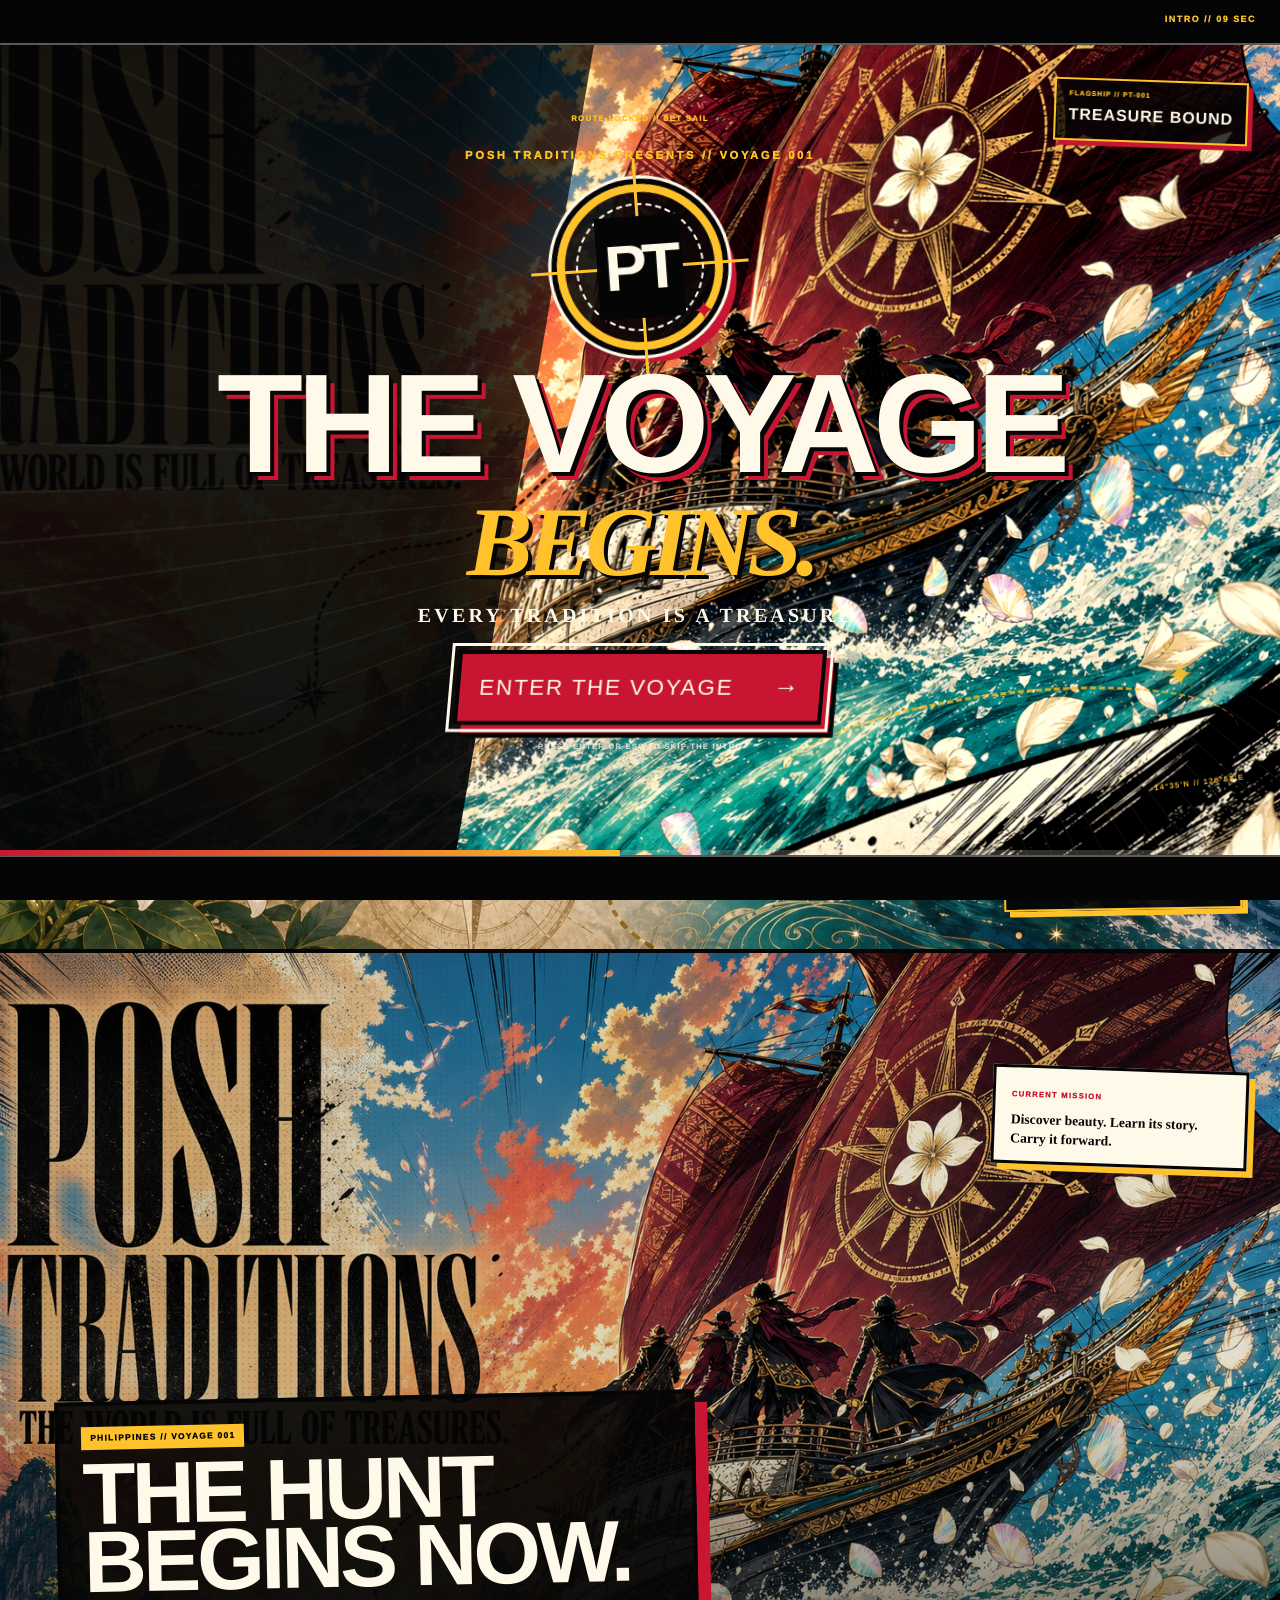
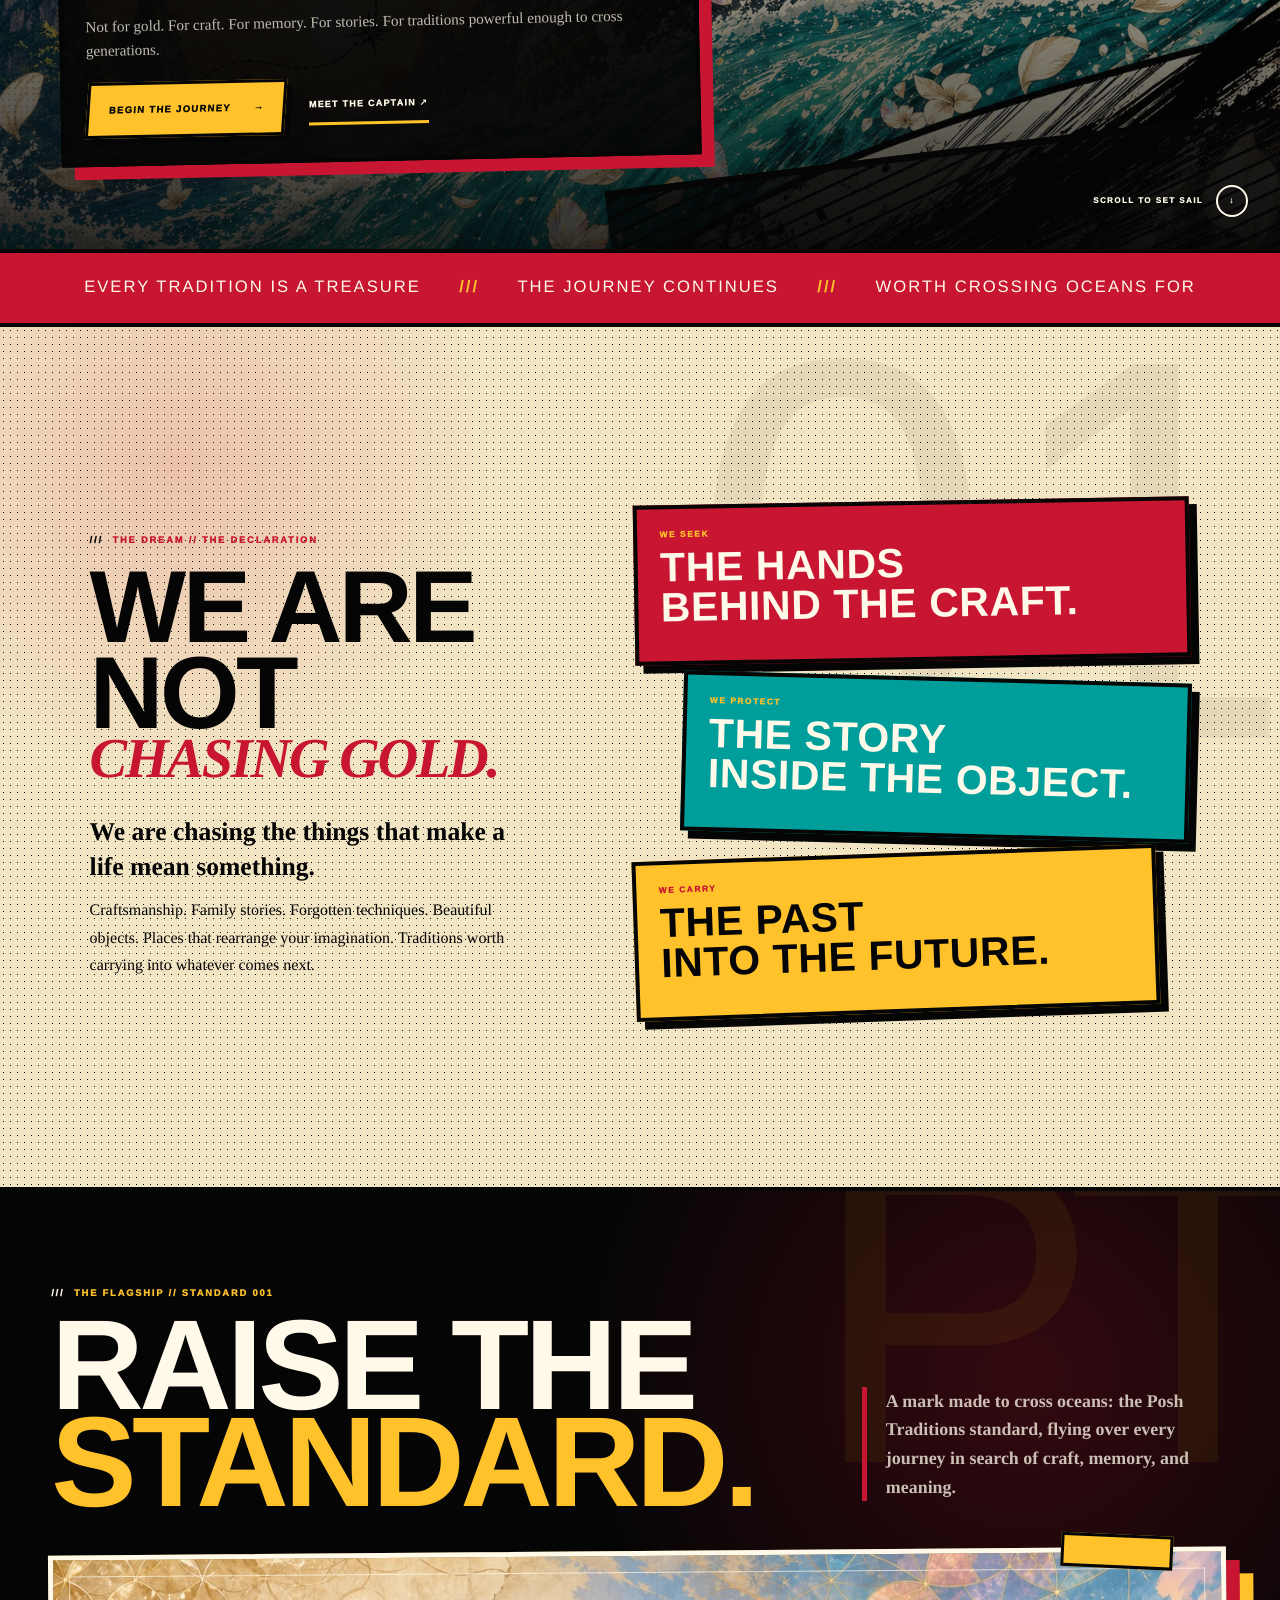
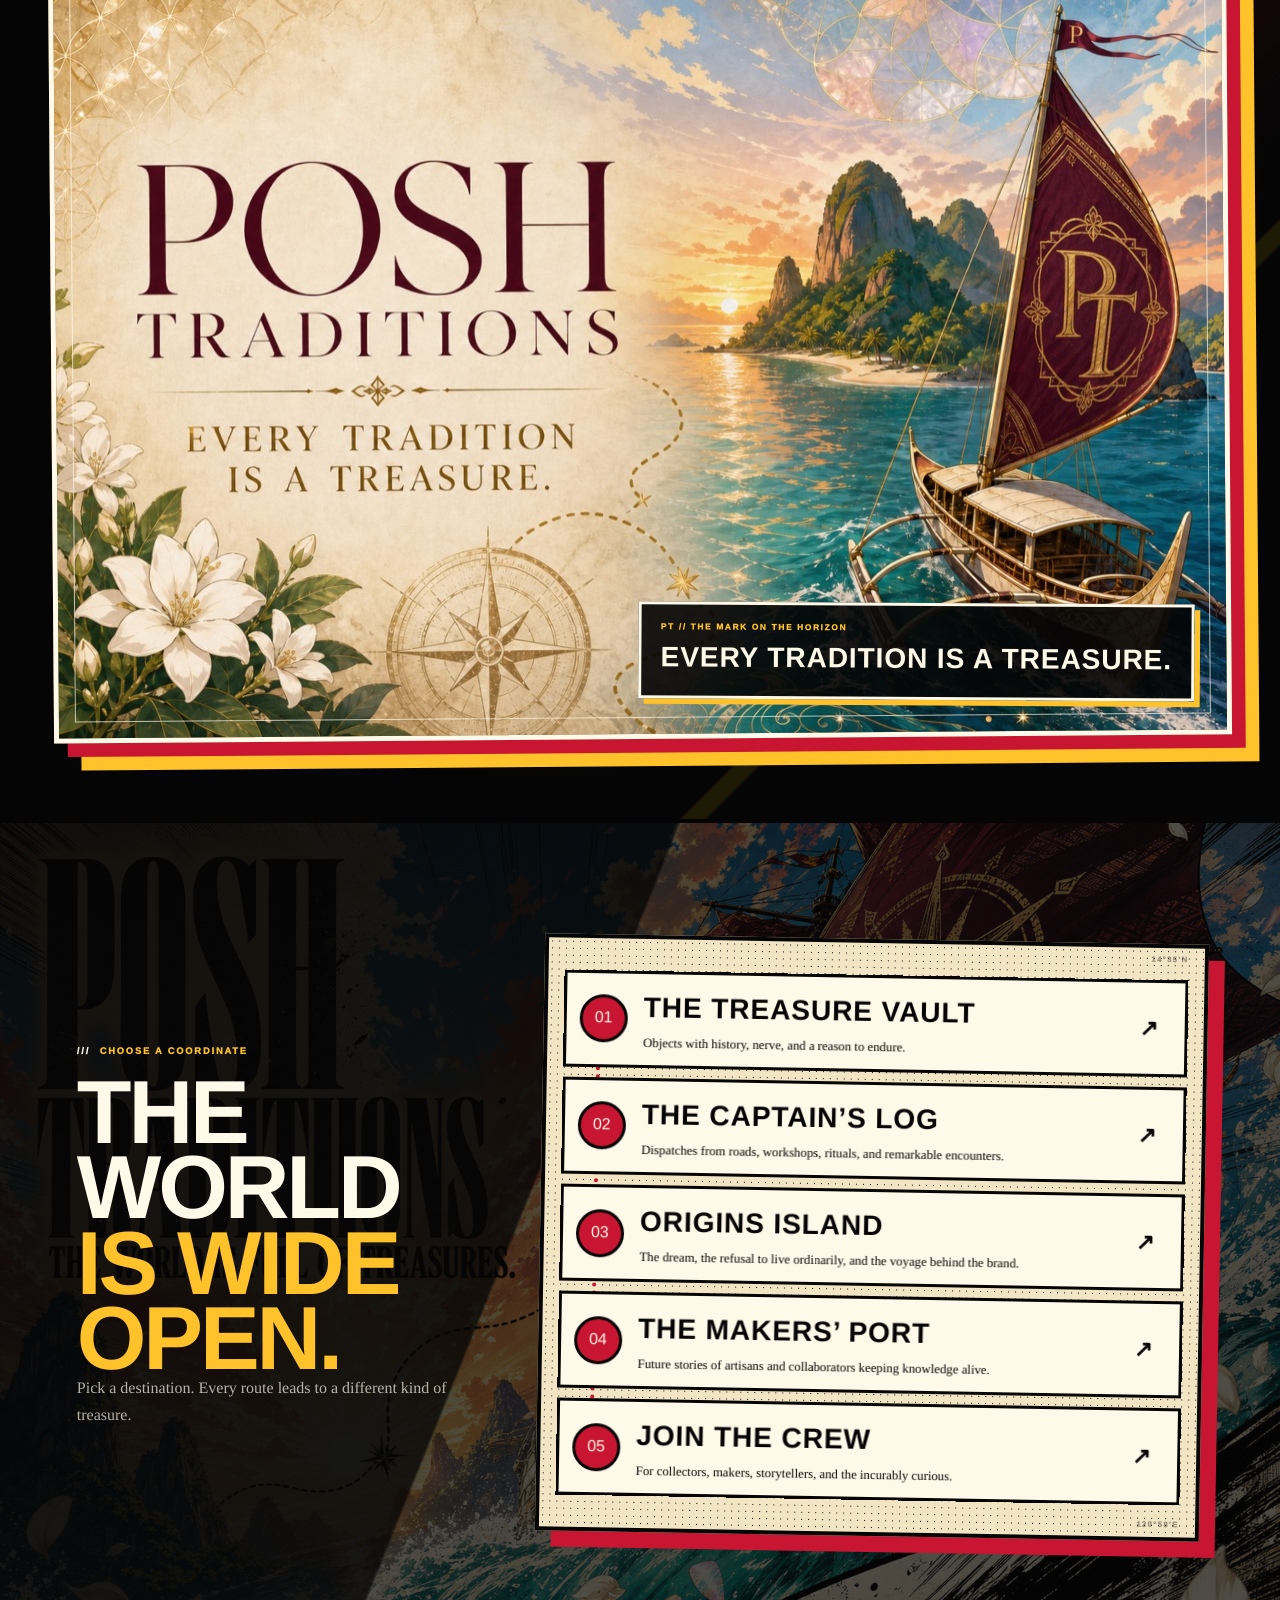
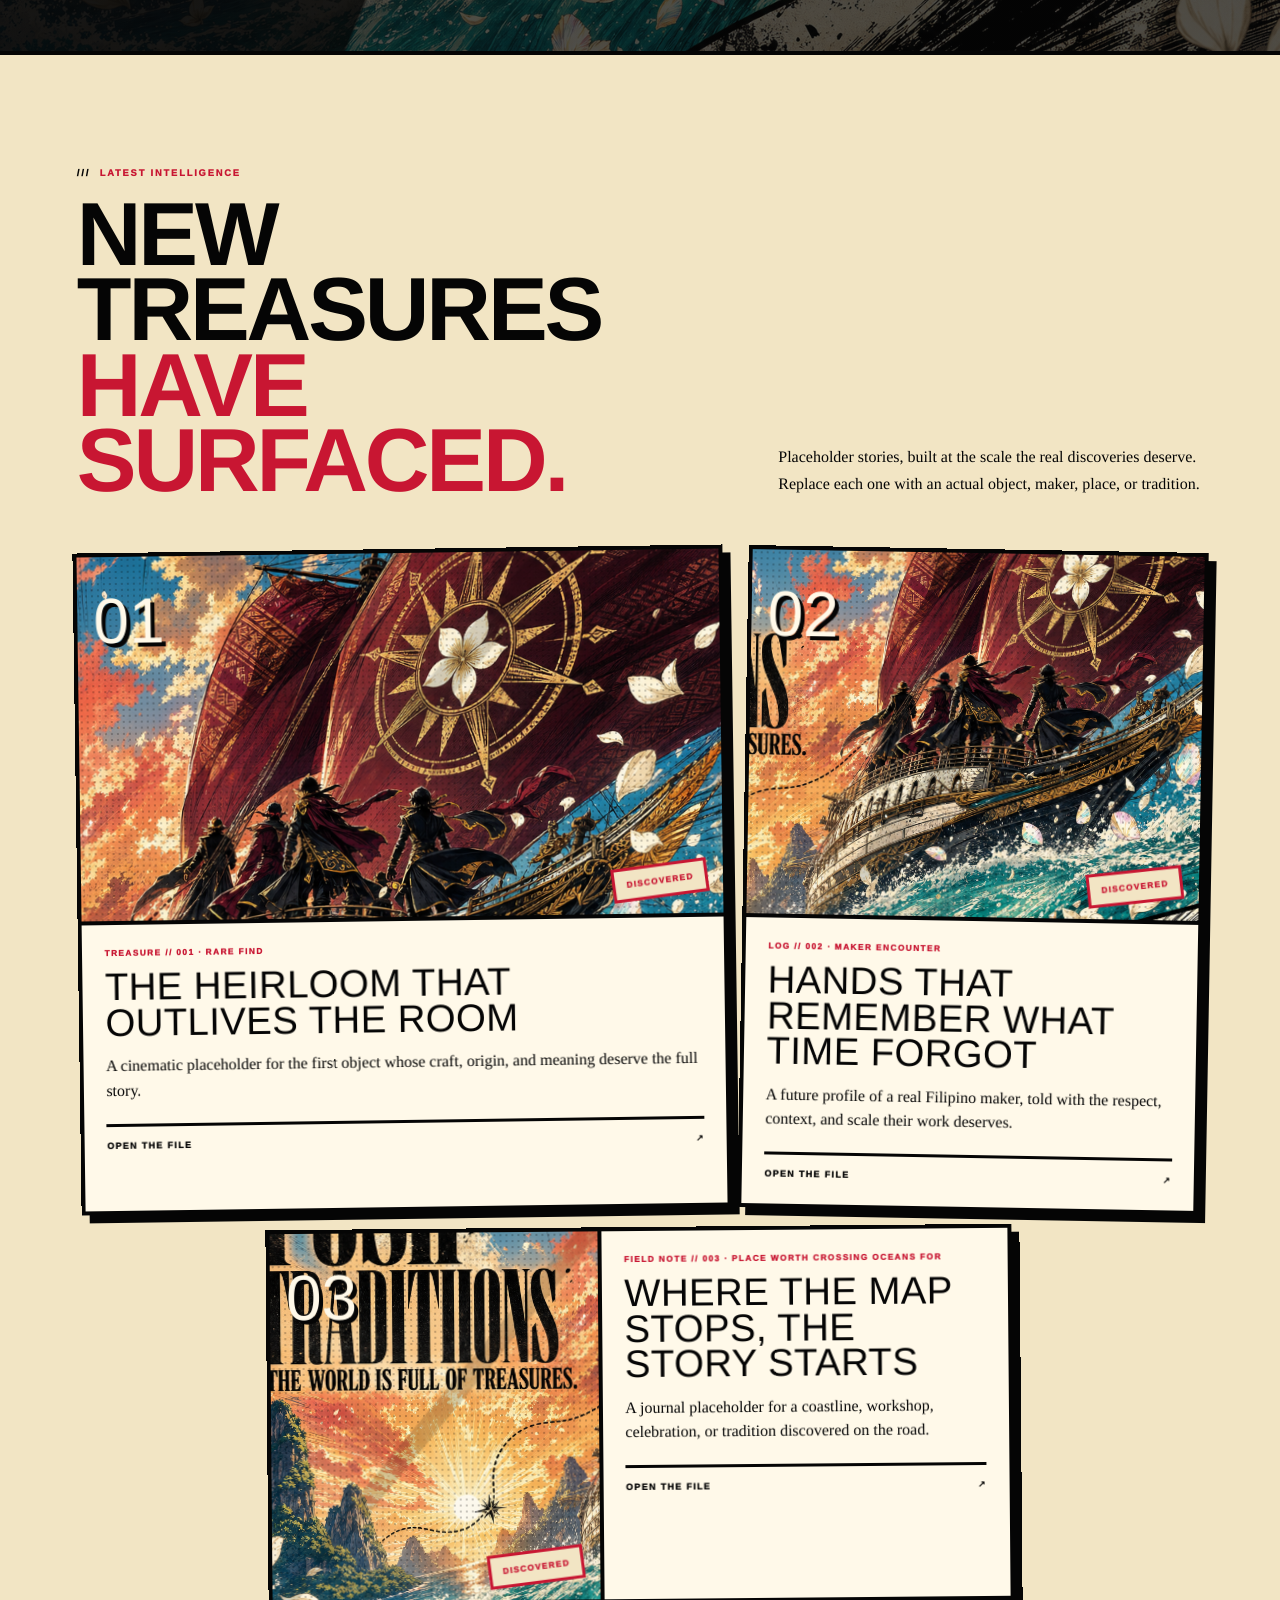
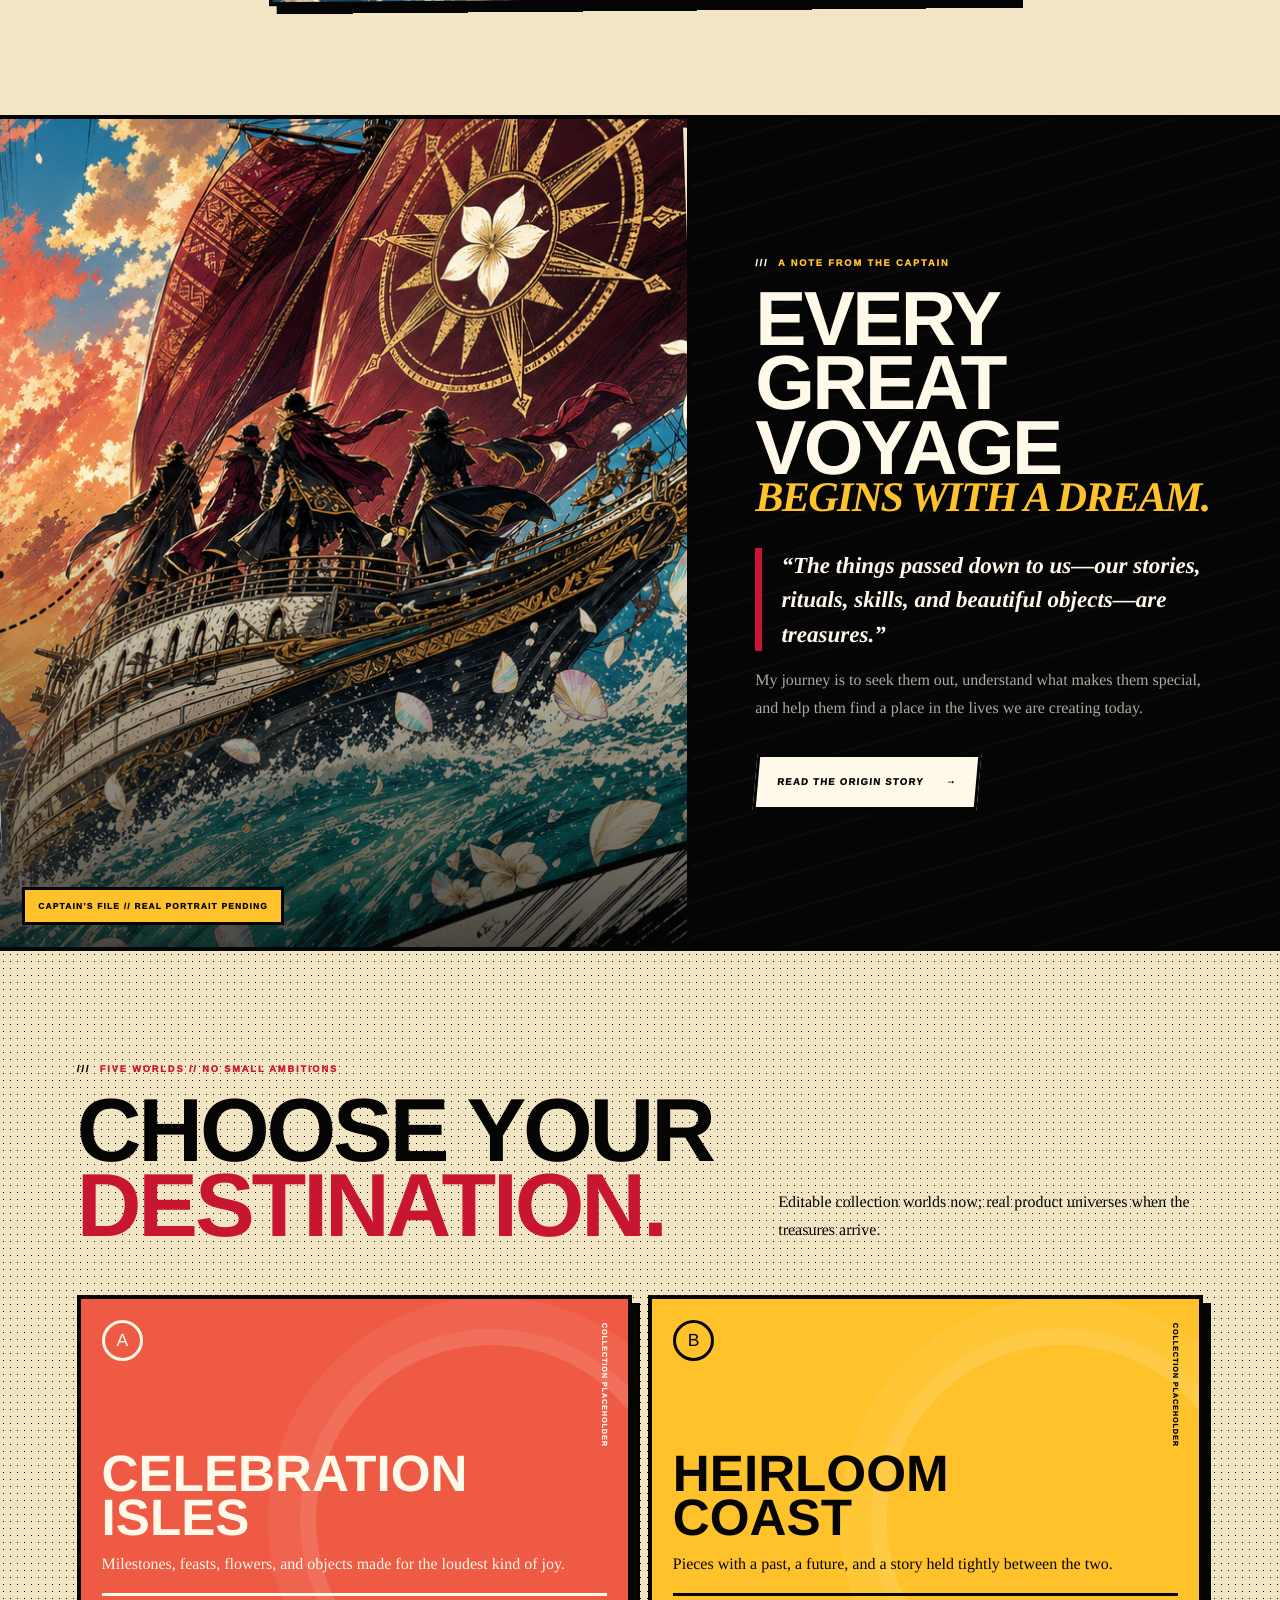
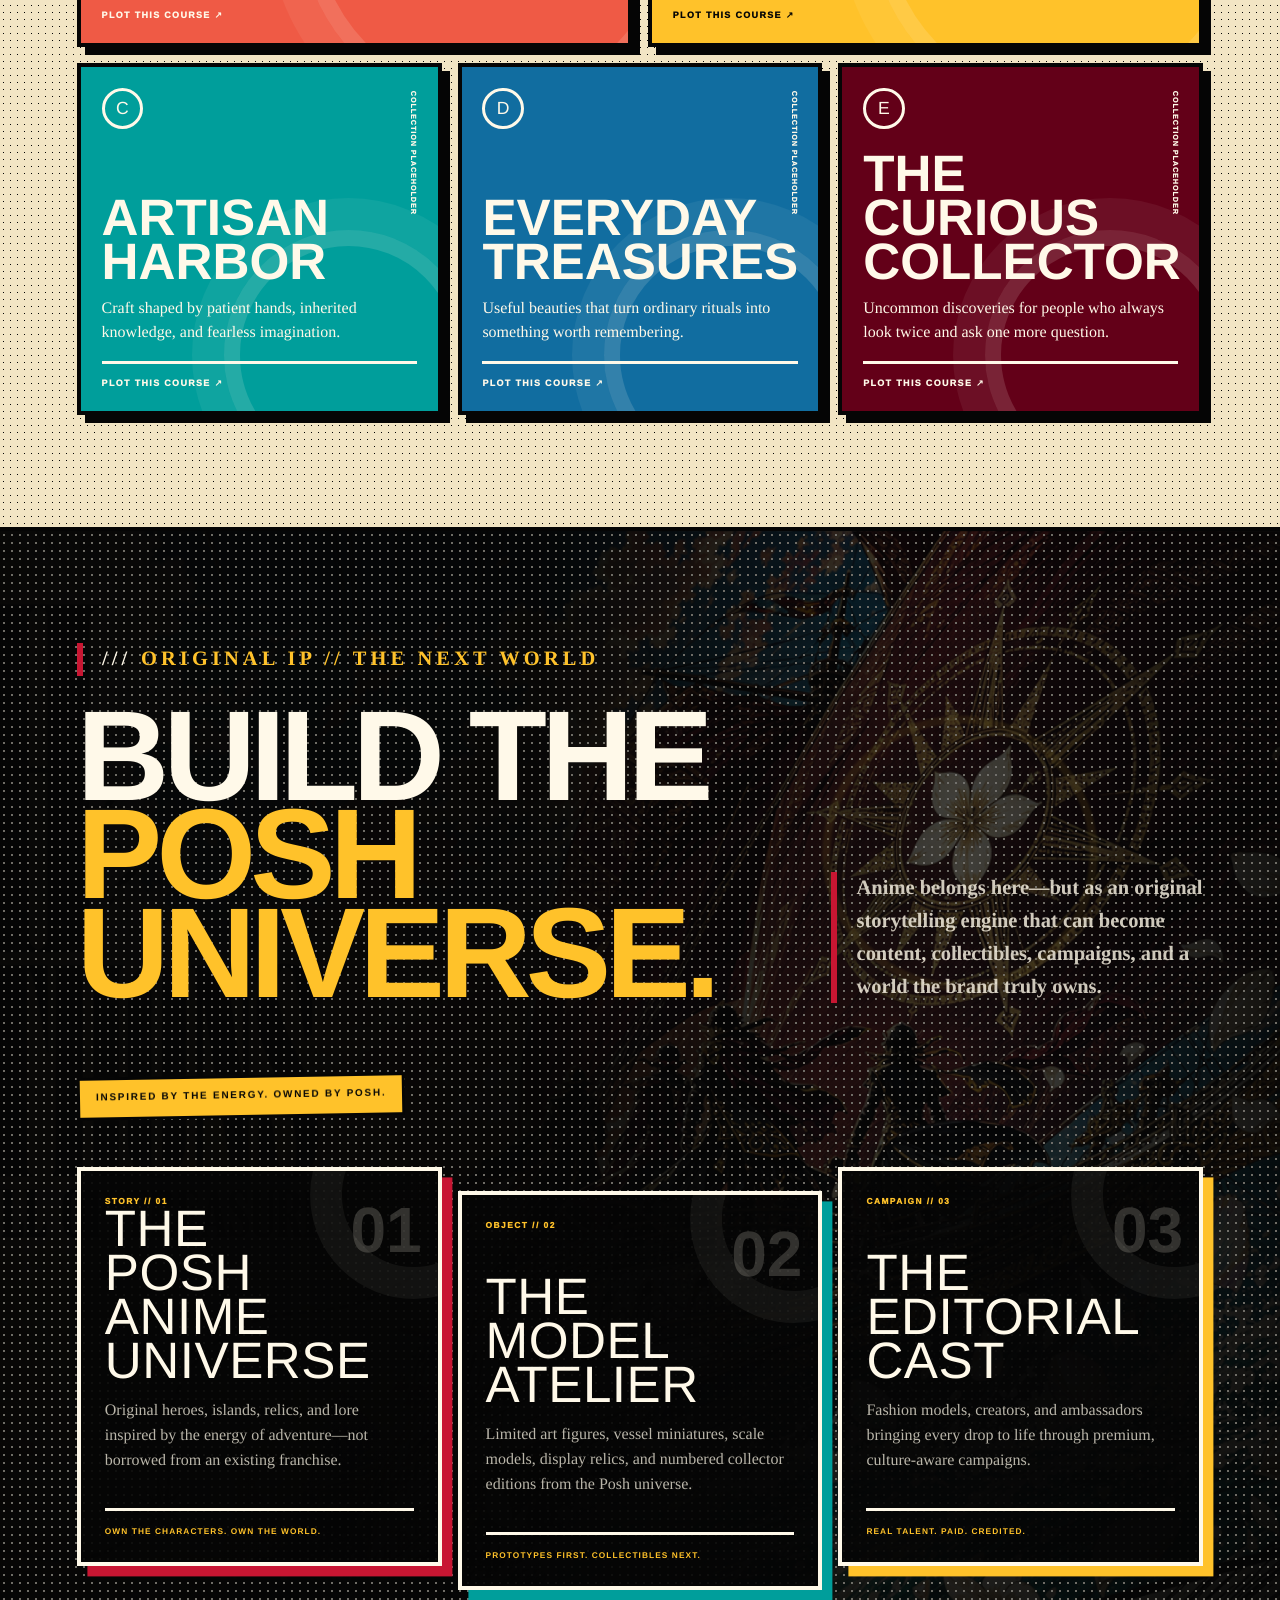
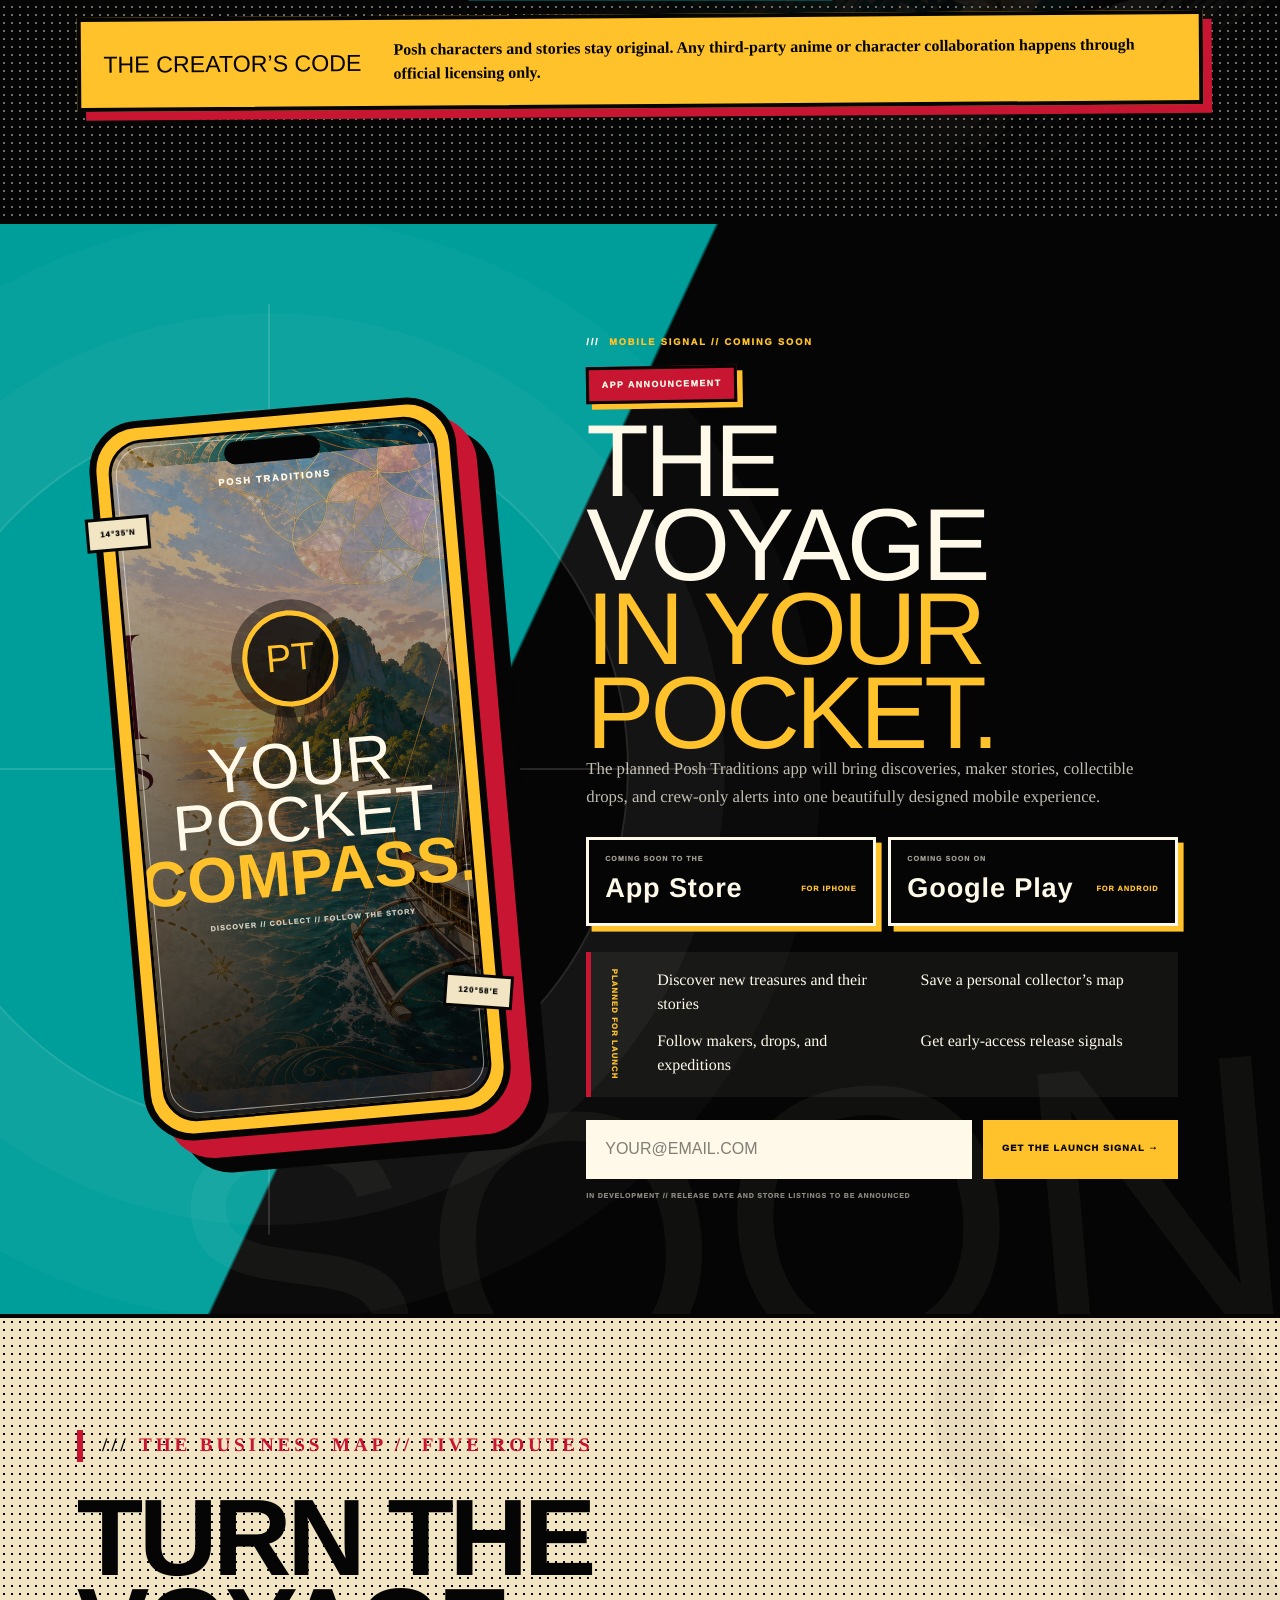
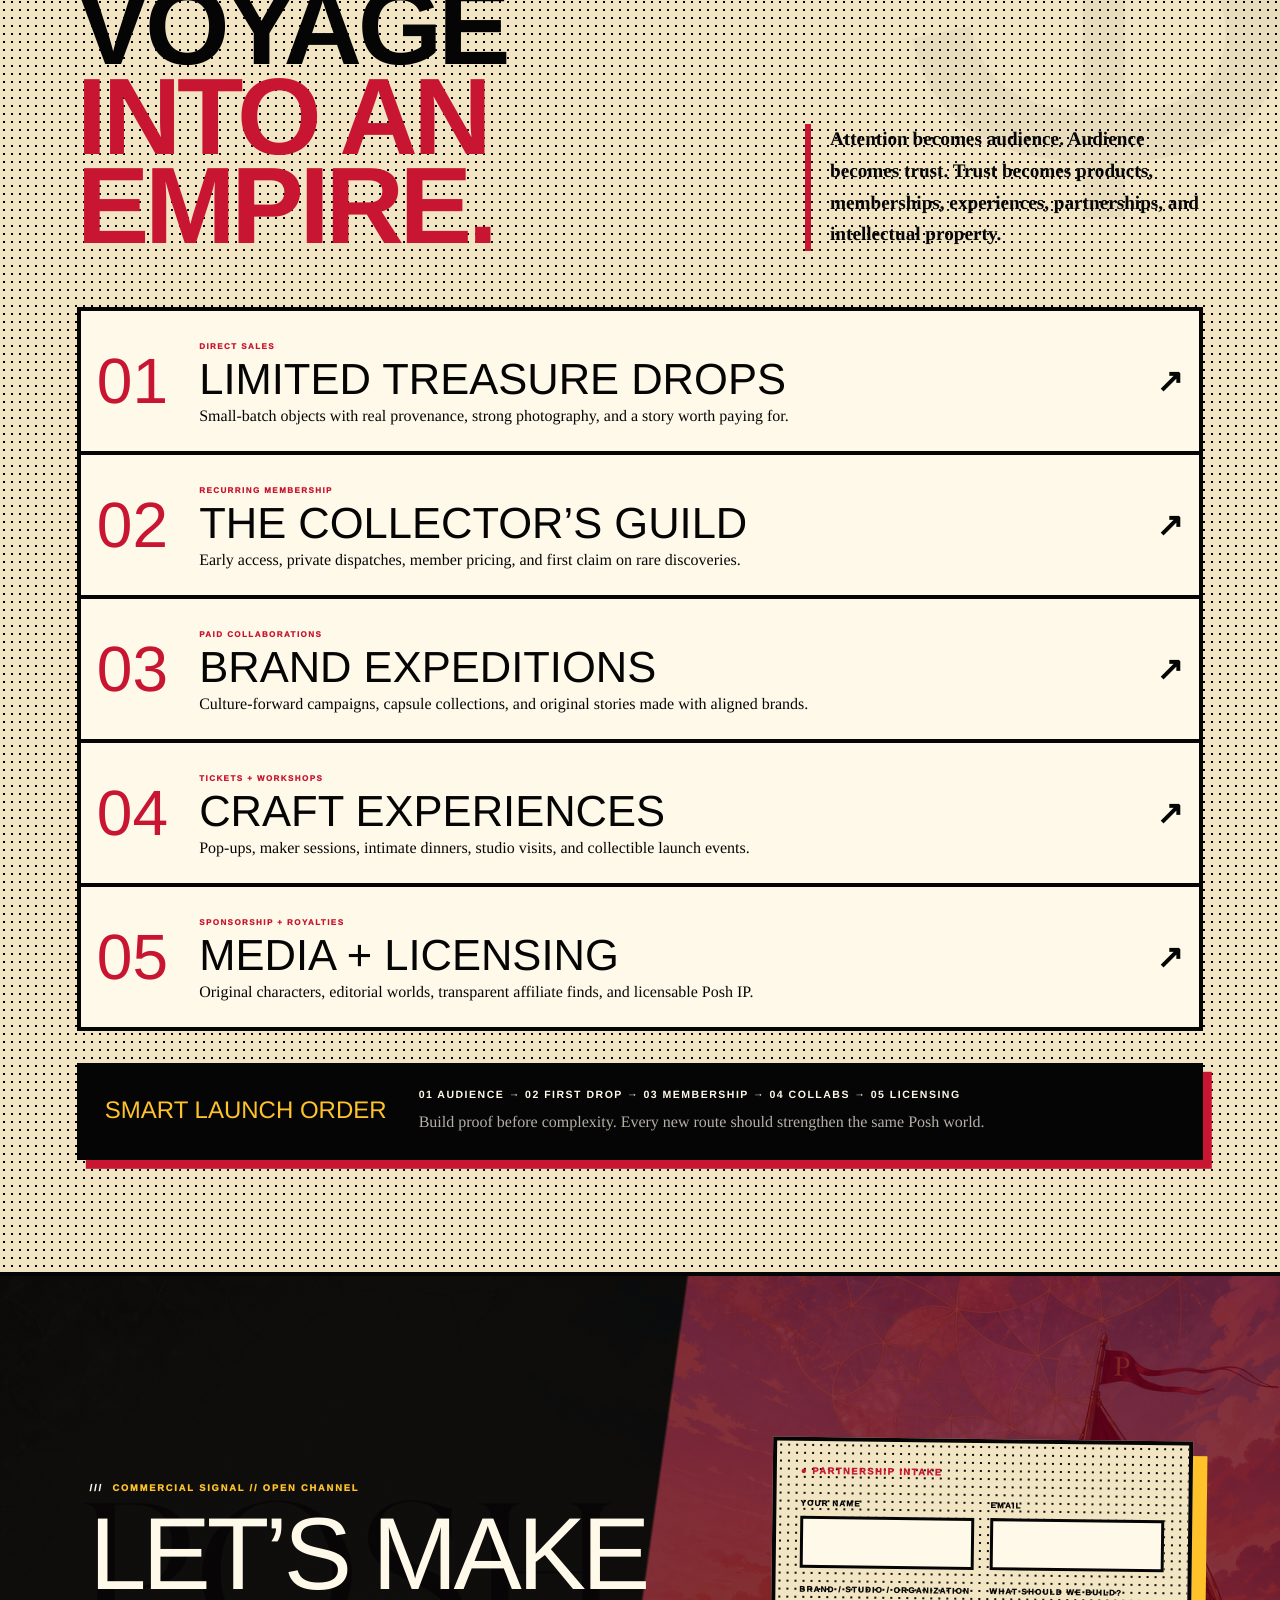
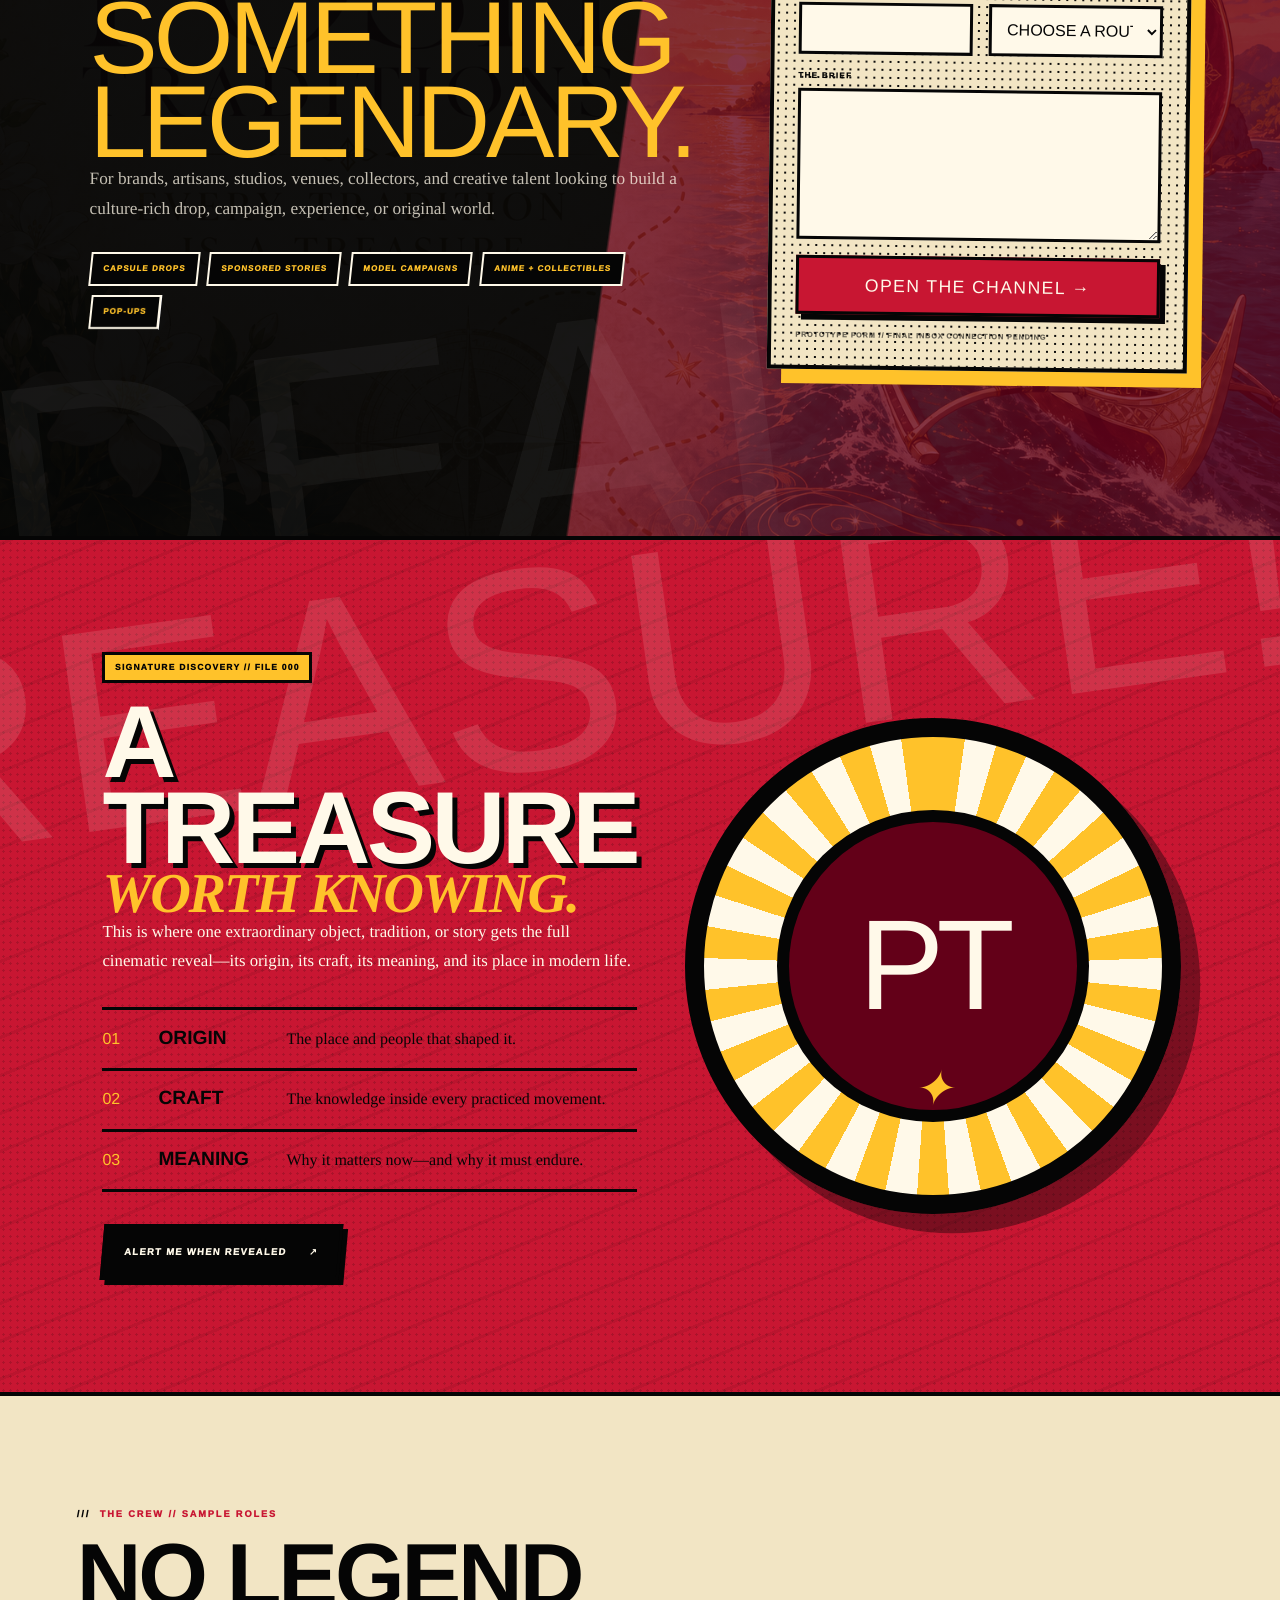
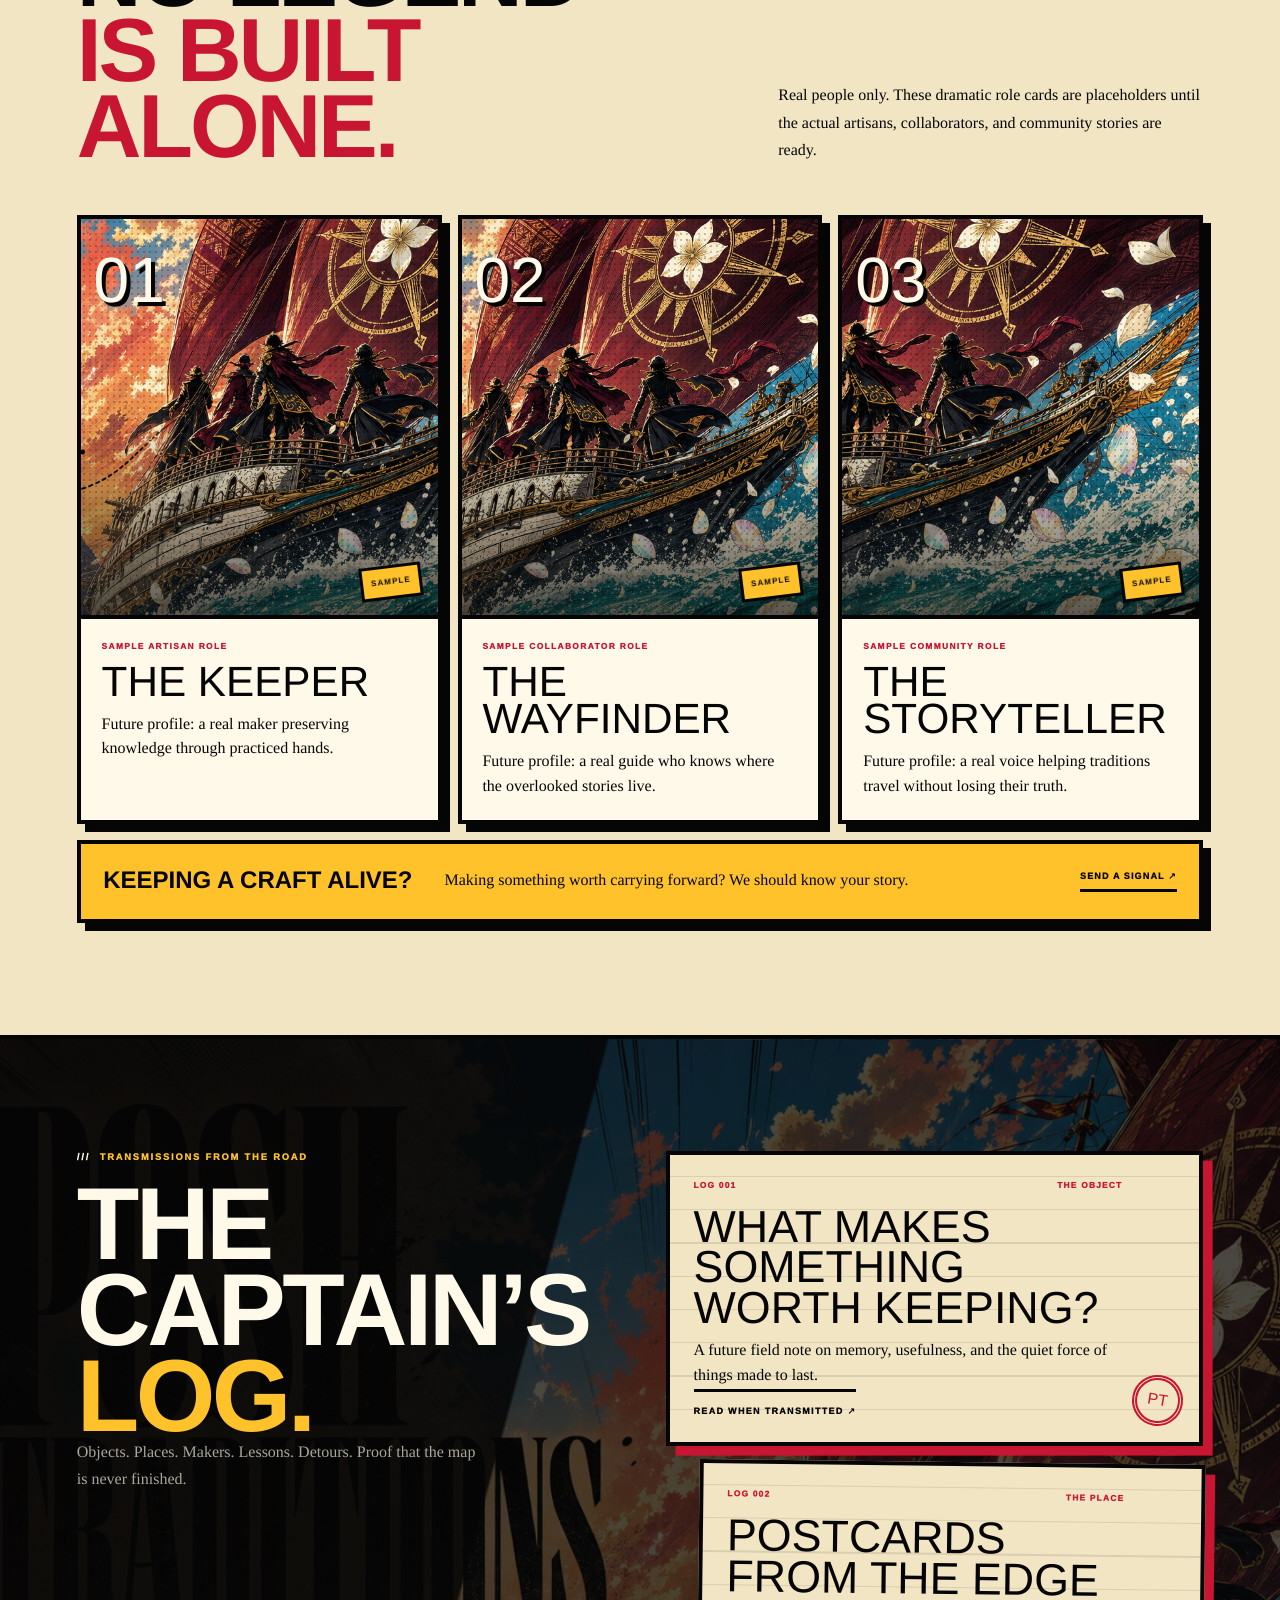
==== commit f939b6cb: "Update index.html" ====
--- a/index.html
+++ b/index.html
@@ -1,2 +1,2 @@
-<!DOCTYPE html><html lang="en"><head><meta charSet="utf-8"/><meta name="viewport" content="width=device-width, initial-scale=1"/><link rel="preload" as="image" href="/posh-voyage-pt.jpg" fetchPriority="high"/><link rel="preload" as="image" href="/hero-epic.png" fetchPriority="high"/><link rel="stylesheet" href="/assets/index-Pha8ZlC6.css" data-rsc-css-href="/assets/index-Pha8ZlC6.css" data-precedence="vite-rsc/importer-resources"/><link rel="modulepreload" href="/assets/layout-segment-context-4n6AMYP5.js" crossorigin=""/><link rel="modulepreload" href="/assets/rolldown-runtime-S-ySWqyJ.js" crossorigin=""/><link rel="modulepreload" href="/assets/index-CDwy6W2S.js" crossorigin=""/><link rel="modulepreload" href="/assets/framework-CXnKph_e.js" crossorigin=""/><link rel="modulepreload" href="/assets/page-Bs57vW8_.js" crossorigin=""/><title>Posh Traditions — Every Tradition Is a Treasure</title><meta name="description" content="A Philippines-based voyage in search of remarkable craftsmanship, meaningful stories, and traditions worth carrying forward."/><meta property="og:title" content="Posh Traditions — Every Tradition Is a Treasure"/><meta property="og:description" content="The world is full of treasures. Let’s find them."/><meta property="og:type" content="website"/><meta property="og:image" content="http://localhost:3000/posh-voyage-pt.jpg"/><meta property="og:image:width" content="1280"/><meta property="og:image:height" content="853"/><meta property="og:image:alt" content="Posh Traditions flagship sailing toward a tropical horizon"/><meta name="twitter:card" content="summary_large_image"/><meta name="twitter:title" content="Posh Traditions — Every Tradition Is a Treasure"/><meta name="twitter:description" content="The world is full of treasures. Let’s find them."/><meta name="twitter:image" content="http://localhost:3000/posh-voyage-pt.jpg"/><script>self.__VINEXT_RSC_PARAMS__={}</script><script>self.__VINEXT_RSC_NAV__={"pathname":"/","searchParams":[]}</script><link rel="modulepreload" href="/assets/index-CDwy6W2S.js" />
-</head><body><main class="epic-site"><section class="voyage-intro is-waiting" role="dialog" aria-modal="true" aria-label="Posh Traditions voyage intro"><div class="intro-loader" aria-live="polite"><img src="/posh-voyage-pt.jpg" alt="" fetchPriority="high"/><div><span>PT</span><strong>CHARTING THE ROUTE...</strong><small>SHIP // TREASURE // ADVENTURE</small><button type="button">ENTER THE VOYAGE <b>→</b></button></div></div></section><a class="skip-link" href="#main">Skip to the voyage</a><header class="epic-header"><a class="epic-brand" href="/" aria-label="Posh Traditions home"><span class="pt-mark" aria-hidden="true"><b>PT</b><i></i></span><span><strong>POSH TRADITIONS</strong><small>EVERY TRADITION IS A TREASURE</small></span></a><nav aria-label="Main navigation"><a href="#discoveries">Discoveries</a><a href="#universe">The Universe</a><a href="#app">The App</a><a href="#revenue">Business</a><a href="/about">Origin Story</a></nav><div class="header-actions"><button type="button" class="intro-replay">INTRO <span>↻</span></button><a class="header-signal" href="#partner">PARTNER WITH US <span>↗</span></a></div></header><div class="voyage-meter" aria-label="Voyage progress 0 percent"><span>VOYAGE</span><i><b style="width:0%"></b></i><strong>00<!-- -->%</strong></div><section class="flagship-opening" aria-label="The Posh Traditions flagship"><img src="/posh-voyage-pt.jpg" alt="Posh Traditions voyage artwork featuring a Philippine-inspired boat with a burgundy PT sail, tropical islands, sampaguita flowers, and the words Every Tradition Is a Treasure" fetchPriority="high"/><a href="#main"><span>FLAGSHIP // VOYAGE 001</span><strong>SET SAIL ↓</strong></a></section><section class="epic-hero" id="main"><img class="hero-key-art" src="/hero-epic.png" alt="An original crew aboard a Philippine-inspired sailing vessel charging over a towering wave toward a golden horizon" fetchPriority="high"/><div class="hero-shade" aria-hidden="true"></div><div class="hero-halftone" aria-hidden="true"></div><div class="hero-manga-slash" aria-hidden="true"></div><h1 class="sr-only">The world is full of treasures. Let’s find them.</h1><div class="hero-status"><span>PHILIPPINES // VOYAGE 001</span><strong>THE HUNT<br/>BEGINS NOW.</strong><p>Not for gold. For craft. For memory. For stories. For traditions powerful enough to cross generations.</p><div><a class="impact-button impact-yellow" href="#manifesto">BEGIN THE JOURNEY <b>→</b></a><a class="impact-link" href="/about">MEET THE CAPTAIN ↗</a></div></div><div class="hero-mission"><span>CURRENT MISSION</span><p>Discover beauty. Learn its story. Carry it forward.</p></div><a class="scroll-command" href="#manifesto">SCROLL TO SET SAIL <span>↓</span></a></section><div class="war-cry" aria-hidden="true"><span>EVERY TRADITION IS A TREASURE</span><b>///</b><span>THE JOURNEY CONTINUES</span><b>///</b><span>WORTH CROSSING OCEANS FOR</span></div><section class="manifesto" id="manifesto"><div class="manifesto-number" aria-hidden="true">01</div><div class="manifesto-copy"><p class="chapter-tag">THE DREAM // THE DECLARATION</p><h2>WE ARE NOT<em>CHASING GOLD.</em></h2><p class="manifesto-lead">We are chasing the things that make a life mean something.</p><p>Craftsmanship. Family stories. Forgotten techniques. Beautiful objects. Places that rearrange your imagination. Traditions worth carrying into whatever comes next.</p></div><div class="manifesto-panels" aria-label="What Posh Traditions seeks"><article class="shout-panel panel-red"><span>WE SEEK</span><strong>THE HANDS<br/>BEHIND THE CRAFT.</strong></article><article class="shout-panel panel-teal"><span>WE PROTECT</span><strong>THE STORY<br/>INSIDE THE OBJECT.</strong></article><article class="shout-panel panel-gold"><span>WE CARRY</span><strong>THE PAST<br/>INTO THE FUTURE.</strong></article></div></section><section class="flagship-standard" id="standard"><div class="standard-intro"><div><p class="chapter-tag light">THE FLAGSHIP // STANDARD 001</p><h2>RAISE THE<br/><span>STANDARD.</span></h2></div><p>A mark made to cross oceans: the Posh Traditions standard, flying over every journey in search of craft, memory, and meaning.</p></div><figure class="standard-art"><img src="/posh-voyage-pt.jpg" alt="An elegant Posh Traditions voyage poster with a Philippine-inspired boat carrying a burgundy sail emblazoned with a gold PT monogram" loading="lazy"/><figcaption><span>PT // THE MARK ON THE HORIZON</span><strong>EVERY TRADITION IS A TREASURE.</strong></figcaption></figure></section><section class="world-map" id="map"><div class="world-map-intro"><p class="chapter-tag light">CHOOSE A COORDINATE</p><h2>THE WORLD<br/><span>IS WIDE OPEN.</span></h2><p>Pick a destination. Every route leads to a different kind of treasure.</p></div><div class="route-board"><div class="route-line" aria-hidden="true"></div><a class="route-stop" href="#discoveries"><span>01</span><div><strong>THE TREASURE VAULT</strong><small>Objects with history, nerve, and a reason to endure.</small></div><b>↗</b></a><a class="route-stop" href="#log"><span>02</span><div><strong>THE CAPTAIN’S LOG</strong><small>Dispatches from roads, workshops, rituals, and remarkable encounters.</small></div><b>↗</b></a><a class="route-stop" href="/about"><span>03</span><div><strong>ORIGINS ISLAND</strong><small>The dream, the refusal to live ordinarily, and the voyage behind the brand.</small></div><b>↗</b></a><a class="route-stop" href="#crew"><span>04</span><div><strong>THE MAKERS’ PORT</strong><small>Future stories of artisans and collaborators keeping knowledge alive.</small></div><b>↗</b></a><a class="route-stop" href="#join"><span>05</span><div><strong>JOIN THE CREW</strong><small>For collectors, makers, storytellers, and the incurably curious.</small></div><b>↗</b></a><span class="route-coordinate coordinate-one">14°35&#x27;N</span><span class="route-coordinate coordinate-two">120°58&#x27;E</span></div></section><section class="discoveries-epic" id="discoveries"><div class="section-impact-heading"><div><p class="chapter-tag">LATEST INTELLIGENCE</p><h2>NEW TREASURES<br/><span>HAVE SURFACED.</span></h2></div><p>Placeholder stories, built at the scale the real discoveries deserve. Replace each one with an actual object, maker, place, or tradition.</p></div><div class="discovery-panels"><article class="discovery-panel crop-sail"><div class="discovery-image"><span class="panel-index">0<!-- -->1</span><span class="found-stamp">DISCOVERED</span></div><div class="discovery-text"><p>TREASURE // 001<!-- --> · <!-- -->RARE FIND</p><h3>THE HEIRLOOM THAT OUTLIVES THE ROOM</h3><span>A cinematic placeholder for the first object whose craft, origin, and meaning deserve the full story.</span><a href="#featured">OPEN THE FILE <b>↗</b></a></div></article><article class="discovery-panel crop-crew"><div class="discovery-image"><span class="panel-index">0<!-- -->2</span><span class="found-stamp">DISCOVERED</span></div><div class="discovery-text"><p>LOG // 002<!-- --> · <!-- -->MAKER ENCOUNTER</p><h3>HANDS THAT REMEMBER WHAT TIME FORGOT</h3><span>A future profile of a real Filipino maker, told with the respect, context, and scale their work deserves.</span><a href="#featured">OPEN THE FILE <b>↗</b></a></div></article><article class="discovery-panel crop-islands"><div class="discovery-image"><span class="panel-index">0<!-- -->3</span><span class="found-stamp">DISCOVERED</span></div><div class="discovery-text"><p>FIELD NOTE // 003<!-- --> · <!-- -->PLACE WORTH CROSSING OCEANS FOR</p><h3>WHERE THE MAP STOPS, THE STORY STARTS</h3><span>A journal placeholder for a coastline, workshop, celebration, or tradition discovered on the road.</span><a href="#featured">OPEN THE FILE <b>↗</b></a></div></article></div></section><section class="captain-dream"><div class="dream-art" aria-label="Dramatic crop of the voyage key artwork"><span>CAPTAIN’S FILE // REAL PORTRAIT PENDING</span></div><div class="dream-testimony"><p class="chapter-tag light">A NOTE FROM THE CAPTAIN</p><h2>EVERY GREAT VOYAGE<br/><em>BEGINS WITH A DREAM.</em></h2><blockquote>“The things passed down to us—our stories, rituals, skills, and beautiful objects—are treasures.”</blockquote><p>My journey is to seek them out, understand what makes them special, and help them find a place in the lives we are creating today.</p><a class="impact-button impact-cream" href="/about">READ THE ORIGIN STORY <b>→</b></a></div></section><section class="collection-worlds" id="collections"><div class="section-impact-heading collection-heading"><div><p class="chapter-tag">FIVE WORLDS // NO SMALL AMBITIONS</p><h2>CHOOSE YOUR<br/><span>DESTINATION.</span></h2></div><p>Editable collection worlds now; real product universes when the treasures arrive.</p></div><div class="collection-grid"><article class="collection-block collection-coral"><span>A</span><strong>CELEBRATION ISLES</strong><p>Milestones, feasts, flowers, and objects made for the loudest kind of joy.</p><a href="#join">PLOT THIS COURSE ↗</a><small>COLLECTION PLACEHOLDER</small></article><article class="collection-block collection-gold"><span>B</span><strong>HEIRLOOM COAST</strong><p>Pieces with a past, a future, and a story held tightly between the two.</p><a href="#join">PLOT THIS COURSE ↗</a><small>COLLECTION PLACEHOLDER</small></article><article class="collection-block collection-teal"><span>C</span><strong>ARTISAN HARBOR</strong><p>Craft shaped by patient hands, inherited knowledge, and fearless imagination.</p><a href="#join">PLOT THIS COURSE ↗</a><small>COLLECTION PLACEHOLDER</small></article><article class="collection-block collection-blue"><span>D</span><strong>EVERYDAY TREASURES</strong><p>Useful beauties that turn ordinary rituals into something worth remembering.</p><a href="#join">PLOT THIS COURSE ↗</a><small>COLLECTION PLACEHOLDER</small></article><article class="collection-block collection-wine"><span>E</span><strong>THE CURIOUS COLLECTOR</strong><p>Uncommon discoveries for people who always look twice and ask one more question.</p><a href="#join">PLOT THIS COURSE ↗</a><small>COLLECTION PLACEHOLDER</small></article></div></section><section class="universe-economy" id="universe"><div class="universe-sky" aria-hidden="true"></div><div class="universe-heading"><p class="chapter-tag light">ORIGINAL IP // THE NEXT WORLD</p><h2>BUILD THE<br/><span>POSH UNIVERSE.</span></h2><p>Anime belongs here—but as an original storytelling engine that can become content, collectibles, campaigns, and a world the brand truly owns.</p><strong>INSPIRED BY THE ENERGY. OWNED BY POSH.</strong></div><div class="universe-tracks"><article><span>STORY // 01</span><b>0<!-- -->1</b><h3>THE POSH ANIME UNIVERSE</h3><p>Original heroes, islands, relics, and lore inspired by the energy of adventure—not borrowed from an existing franchise.</p><strong>OWN THE CHARACTERS. OWN THE WORLD.</strong></article><article><span>OBJECT // 02</span><b>0<!-- -->2</b><h3>THE MODEL ATELIER</h3><p>Limited art figures, vessel miniatures, scale models, display relics, and numbered collector editions from the Posh universe.</p><strong>PROTOTYPES FIRST. COLLECTIBLES NEXT.</strong></article><article><span>CAMPAIGN // 03</span><b>0<!-- -->3</b><h3>THE EDITORIAL CAST</h3><p>Fashion models, creators, and ambassadors bringing every drop to life through premium, culture-aware campaigns.</p><strong>REAL TALENT. PAID. CREDITED.</strong></article></div><div class="license-code"><span>THE CREATOR’S CODE</span><p>Posh characters and stories stay original. Any third-party anime or character collaboration happens through official licensing only.</p></div></section><section class="app-launch" id="app"><div class="app-radar" aria-hidden="true"></div><div class="app-device" aria-label="Preview of the planned Posh Traditions mobile app"><div class="phone-shell"><div class="phone-camera"></div><div class="phone-screen"><span>POSH TRADITIONS</span><div class="phone-mark">PT</div><p>YOUR POCKET<br/><strong>COMPASS.</strong></p><small>DISCOVER // COLLECT // FOLLOW THE STORY</small></div></div><span class="app-coordinate app-coordinate-one">14°35&#x27;N</span><span class="app-coordinate app-coordinate-two">120°58&#x27;E</span></div><div class="app-launch-copy"><p class="chapter-tag light">MOBILE SIGNAL // COMING SOON</p><span class="coming-stamp">APP ANNOUNCEMENT</span><h2>THE VOYAGE<br/><span>IN YOUR POCKET.</span></h2><p>The planned Posh Traditions app will bring discoveries, maker stories, collectible drops, and crew-only alerts into one beautifully designed mobile experience.</p><div class="platform-signals" aria-label="Planned mobile platforms"><div><small>COMING SOON TO THE</small><strong>App Store</strong><span>FOR IPHONE</span></div><div><small>COMING SOON ON</small><strong>Google Play</strong><span>FOR ANDROID</span></div></div><div class="app-features"><span>PLANNED FOR LAUNCH</span><ul><li>Discover new treasures and their stories</li><li>Save a personal collector’s map</li><li>Follow makers, drops, and expeditions</li><li>Get early-access release signals</li></ul></div><form class="app-waitlist"><label class="sr-only" for="app-email">Email address for app launch updates</label><input id="app-email" type="email" placeholder="YOUR@EMAIL.COM" required="" name="email"/><button type="submit">GET THE LAUNCH SIGNAL <b>→</b></button></form><small class="app-disclaimer">IN DEVELOPMENT // RELEASE DATE AND STORE LISTINGS TO BE ANNOUNCED</small></div></section><section class="revenue-engine" id="revenue"><div class="revenue-heading"><p class="chapter-tag">THE BUSINESS MAP // FIVE ROUTES</p><h2>TURN THE VOYAGE<br/><span>INTO AN EMPIRE.</span></h2><p>Attention becomes audience. Audience becomes trust. Trust becomes products, memberships, experiences, partnerships, and intellectual property.</p></div><div class="revenue-routes"><article><span>01</span><div><small>DIRECT SALES</small><h3>LIMITED TREASURE DROPS</h3><p>Small-batch objects with real provenance, strong photography, and a story worth paying for.</p></div><b>↗</b></article><article><span>02</span><div><small>RECURRING MEMBERSHIP</small><h3>THE COLLECTOR’S GUILD</h3><p>Early access, private dispatches, member pricing, and first claim on rare discoveries.</p></div><b>↗</b></article><article><span>03</span><div><small>PAID COLLABORATIONS</small><h3>BRAND EXPEDITIONS</h3><p>Culture-forward campaigns, capsule collections, and original stories made with aligned brands.</p></div><b>↗</b></article><article><span>04</span><div><small>TICKETS + WORKSHOPS</small><h3>CRAFT EXPERIENCES</h3><p>Pop-ups, maker sessions, intimate dinners, studio visits, and collectible launch events.</p></div><b>↗</b></article><article><span>05</span><div><small>SPONSORSHIP + ROYALTIES</small><h3>MEDIA + LICENSING</h3><p>Original characters, editorial worlds, transparent affiliate finds, and licensable Posh IP.</p></div><b>↗</b></article></div><div class="launch-order"><span>SMART LAUNCH ORDER</span><strong>01 AUDIENCE → 02 FIRST DROP → 03 MEMBERSHIP → 04 COLLABS → 05 LICENSING</strong><p>Build proof before complexity. Every new route should strengthen the same Posh world.</p></div></section><section class="partner-deck" id="partner"><div class="partner-copy"><p class="chapter-tag light">COMMERCIAL SIGNAL // OPEN CHANNEL</p><h2>LET’S MAKE<br/><span>SOMETHING LEGENDARY.</span></h2><p>For brands, artisans, studios, venues, collectors, and creative talent looking to build a culture-rich drop, campaign, experience, or original world.</p><div class="partner-types" aria-label="Partnership types"><span>CAPSULE DROPS</span><span>SPONSORED STORIES</span><span>MODEL CAMPAIGNS</span><span>ANIME + COLLECTIBLES</span><span>POP-UPS</span></div></div><div class="partner-form-shell"><span class="signal-live">● PARTNERSHIP INTAKE</span><form><label><span>YOUR NAME</span><input autoComplete="name" required="" name="name"/></label><label><span>EMAIL</span><input type="email" autoComplete="email" required="" name="email"/></label><label><span>BRAND / STUDIO / ORGANIZATION</span><input autoComplete="organization" required="" name="organization"/></label><label><span>WHAT SHOULD WE BUILD?</span><select name="partnership" required=""><option value="" disabled="" selected="">CHOOSE A ROUTE</option><option>CAPSULE DROP</option><option>SPONSORED STORY OR CAMPAIGN</option><option>ANIME / ORIGINAL IP COLLABORATION</option><option>COLLECTIBLE OR SCALE MODEL</option><option>FASHION / EDITORIAL MODEL CAMPAIGN</option><option>POP-UP OR CULTURAL EXPERIENCE</option></select></label><label class="partner-brief"><span>THE BRIEF</span><textarea name="brief" rows="5" required=""></textarea></label><button type="submit">OPEN THE CHANNEL <b>→</b></button></form><small>PROTOTYPE FORM // FINAL INBOX CONNECTION PENDING</small></div></section><section class="featured-reveal" id="featured"><div class="featured-scream" aria-hidden="true">TREASURE!</div><div class="featured-core"><span class="featured-code">SIGNATURE DISCOVERY // FILE 000</span><h2>A TREASURE<br/><em>WORTH KNOWING.</em></h2><p>This is where one extraordinary object, tradition, or story gets the full cinematic reveal—its origin, its craft, its meaning, and its place in modern life.</p><div class="featured-facts"><div><span>01</span><strong>ORIGIN</strong><p>The place and people that shaped it.</p></div><div><span>02</span><strong>CRAFT</strong><p>The knowledge inside every practiced movement.</p></div><div><span>03</span><strong>MEANING</strong><p>Why it matters now—and why it must endure.</p></div></div><a class="impact-button impact-black" href="#join">ALERT ME WHEN REVEALED <b>↗</b></a></div><div class="featured-emblem" aria-hidden="true"><span>PT</span><i>✦</i></div></section><section class="crew-epic" id="crew"><div class="section-impact-heading"><div><p class="chapter-tag">THE CREW // SAMPLE ROLES</p><h2>NO LEGEND<br/><span>IS BUILT ALONE.</span></h2></div><p>Real people only. These dramatic role cards are placeholders until the actual artisans, collaborators, and community stories are ready.</p></div><div class="crew-panels"><article class="crew-panel"><div class="crew-frame crew-art-one"><span>01</span><b>SAMPLE</b></div><div><p>SAMPLE ARTISAN ROLE</p><h3>THE KEEPER</h3><span>Future profile: a real maker preserving knowledge through practiced hands.</span></div></article><article class="crew-panel"><div class="crew-frame crew-art-two"><span>02</span><b>SAMPLE</b></div><div><p>SAMPLE COLLABORATOR ROLE</p><h3>THE WAYFINDER</h3><span>Future profile: a real guide who knows where the overlooked stories live.</span></div></article><article class="crew-panel"><div class="crew-frame crew-art-three"><span>03</span><b>SAMPLE</b></div><div><p>SAMPLE COMMUNITY ROLE</p><h3>THE STORYTELLER</h3><span>Future profile: a real voice helping traditions travel without losing their truth.</span></div></article></div><div class="crew-signal"><strong>KEEPING A CRAFT ALIVE?</strong><p>Making something worth carrying forward? We should know your story.</p><a href="#join">SEND A SIGNAL ↗</a></div></section><section class="captains-log" id="log"><div class="log-heading"><p class="chapter-tag light">TRANSMISSIONS FROM THE ROAD</p><h2>THE<br/>CAPTAIN’S<br/><span>LOG.</span></h2><p>Objects. Places. Makers. Lessons. Detours. Proof that the map is never finished.</p></div><div class="log-pages"><article><div class="log-meta"><span>LOG <!-- -->001</span><b>THE OBJECT</b></div><h3>WHAT MAKES SOMETHING WORTH KEEPING?</h3><p>A future field note on memory, usefulness, and the quiet force of things made to last.</p><a href="#join">READ WHEN TRANSMITTED ↗</a><span class="log-seal">PT</span></article><article><div class="log-meta"><span>LOG <!-- -->002</span><b>THE PLACE</b></div><h3>POSTCARDS FROM THE EDGE OF THE MAP</h3><p>A future dispatch from a Philippine coast, a hidden workshop, or a road that changed the route.</p><a href="#join">READ WHEN TRANSMITTED ↗</a><span class="log-seal">PT</span></article><article><div class="log-meta"><span>LOG <!-- -->003</span><b>THE HANDS</b></div><h3>THE MAKER KNOWS WHAT THE MACHINE FORGOT</h3><p>A future profile about process, patience, and the intelligence carried through generations.</p><a href="#join">READ WHEN TRANSMITTED ↗</a><span class="log-seal">PT</span></article></div></section><section class="join-epic" id="join"><div class="join-burst" aria-hidden="true"></div><div class="join-copy"><p class="chapter-tag">THE NEXT CHAPTER NEEDS A CREW</p><h2>THE VOYAGE<br/><span>IS JUST BEGINNING.</span></h2><p>New discoveries. Stories from the road. Rare finds. Beautiful traditions from the Philippines and far beyond.</p><form><label class="sr-only" for="crew-email">Email address</label><input id="crew-email" type="email" placeholder="YOUR@EMAIL.COM" required=""/><button type="submit">JOIN THE CREW <span>→</span></button></form><small>PROTOTYPE SIGN-UP // MAILING SERVICE CONNECTION PENDING</small></div><div class="join-command" aria-hidden="true">COME<br/>ABOARD.</div></section><footer class="epic-footer"><div class="footer-brand"><span class="pt-mark" aria-hidden="true"><b>PT</b><i></i></span><div><strong>POSH TRADITIONS</strong><p>BASED IN THE PHILIPPINES.<br/>EXPLORING EVERYWHERE.</p></div></div><div class="footer-links"><div><span>EXPLORE</span><a href="#discoveries">Discoveries</a><a href="#collections">Collections</a><a href="#log">Captain’s Log</a></div><div><span>THE VOYAGE</span><a href="/about">Origin Story</a><a href="#universe">The Posh Universe</a><a href="#app">The Mobile App</a><a href="#revenue">Business Map</a><a href="#partner">Partner With Us</a></div><div><span>LAUNCH CHECKLIST</span><p>Contact address pending</p><p>Social links pending</p><p>Policies pending</p></div></div><div class="footer-final"><span>© <!-- -->2026<!-- --> POSH TRADITIONS</span><strong>TREASURES DISCOVERED: MORE TO COME.</strong><a href="#main">BACK TO THE HORIZON ↑</a></div></footer></main><script id="_R_">import("/assets/index-CDwy6W2S.js")</script></body></html><script>self.__VINEXT_RSC_CHUNKS__=self.__VINEXT_RSC_CHUNKS__||[];self.__VINEXT_RSC_CHUNKS__.push("2:I[\"79ef9a017562\",[],\"Children\",1]\n3:I[\"d7d8178d8913\",[],\"LayoutSegmentProvider\",1]\n4:I[\"79ef9a017562\",[],\"Slot\",1]\n5:I[\"97e23c8fc95f\",[],\"RedirectBoundary\",1]\n:HL[\"/assets/index-Pha8ZlC6.css\",\"style\"]\n")</script><script>self.__VINEXT_RSC_CHUNKS__=self.__VINEXT_RSC_CHUNKS__||[];self.__VINEXT_RSC_CHUNKS__.push("0:{\"__route\":\"route:/\",\"__interceptionContext\":null,\"__layoutIds\":[\"layout:/\"],\"__rootLayout\":\"/\",\"page:/\":\"$L1\",\"layout:/\":[[[[\"$\",\"link\",\"css:/assets/index-Pha8ZlC6.css\",{\"rel\":\"stylesheet\",\"precedence\":\"vite-rsc/importer-resources\",\"href\":\"/assets/index-Pha8ZlC6.css\",\"data-rsc-css-href\":\"/assets/index-Pha8ZlC6.css\"}],\"$undefined\"],[\"$\",\"html\",null,{\"lang\":\"en\",\"children\":[\"$\",\"body\",null,{\"children\":[\"$\",\"$L2\",null,{}]}]}]],null],\"route:/\":[[[\"$\",\"meta\",null,{\"charSet\":\"utf-8\"}],[[\"$\",\"title\",\"0\",{\"children\":\"Posh Traditions — Every Tradition Is a Treasure\"}],[\"$\",\"meta\",\"1\",{\"name\":\"description\",\"content\":\"A Philippines-based voyage in search of remarkable craftsmanship, meaningful stories, and traditions worth carrying forward.\"}],[\"$\",\"meta\",\"2\",{\"property\":\"og:title\",\"content\":\"Posh Traditions — Every Tradition Is a Treasure\"}],[\"$\",\"meta\",\"3\",{\"property\":\"og:description\",\"content\":\"The world is full of treasures. Let’s find them.\"}],[\"$\",\"meta\",\"4\",{\"property\":\"og:type\",\"content\":\"website\"}],[\"$\",\"meta\",\"5\",{\"property\":\"og:image\",\"content\":\"http://localhost:3000/posh-voyage-pt.jpg\"}],[\"$\",\"meta\",\"6\",{\"property\":\"og:image:width\",\"content\":\"1280\"}],[\"$\",\"meta\",\"7\",{\"property\":\"og:image:height\",\"content\":\"853\"}],[\"$\",\"meta\",\"8\",{\"property\":\"og:image:alt\",\"content\":\"Posh Traditions flagship sailing toward a tropical horizon\"}],[\"$\",\"meta\",\"9\",{\"name\":\"twitter:card\",\"content\":\"summary_large_image\"}],[\"$\",\"meta\",\"10\",{\"name\":\"twitter:title\",\"content\":\"Posh Traditions — Every Tradition Is a Treasure\"}],[\"$\",\"meta\",\"11\",{\"name\":\"twitter:description\",\"content\":\"The world is full of treasures. Let’s find them.\"}],[\"$\",\"meta\",\"12\",{\"name\":\"twitter:image\",\"content\":\"http://localhost:3000/posh-voyage-pt.jpg\"}]],[[\"$\",\"meta\",\"0\",{\"name\":\"viewport\",\"content\":\"width=device-width, initial-scale=1\"}]]],[\"$\",\"$L3\",null,{\"segmentMap\":{\"children\":[]},\"children\":[\"$\",\"$L4\",null,{\"id\":\"layout:/\",\"parallelSlots\":\"$undefined\",\"children\":[\"$\",\"$L5\",null,{\"children\":[\"$\",\"$L3\",null,{\"segmentMap\":{\"children\":[]},\"children\":[\"$\",\"$L4\",null,{\"id\":\"page:/\"}]}]}]}]}]],\"__layoutFlags\":{\"layout:/\":\"s\"},\"__artifactCompatibility\":{\"schemaVersion\":1,\"graphVersion\":\"app-route-graph:4uhn5s1wvoptc\",\"deploymentVersion\":\"bea58dd6-17a4-479d-b760-cb9c8f96a4ee\",\"appElementsSchemaVersion\":1,\"rscPayloadSchemaVersion\":1,\"rootBoundaryId\":\"/\",\"renderEpoch\":null}}\n")</script><script>self.__VINEXT_RSC_CHUNKS__=self.__VINEXT_RSC_CHUNKS__||[];self.__VINEXT_RSC_CHUNKS__.push("6:I[\"6efdf509a785\",[],\"default\",1]\n1:[\"$\",\"$L6\",null,{\"params\":\"$@7\",\"searchParams\":\"$@8\"}]\n")</script><script>self.__VINEXT_RSC_CHUNKS__=self.__VINEXT_RSC_CHUNKS__||[];self.__VINEXT_RSC_CHUNKS__.push("7:{}\n8:{}\n")</script><script>self.__VINEXT_RSC_DONE__=true</script>
+<!DOCTYPE html><html lang="en"><head><meta charSet="utf-8"/><meta name="viewport" content="width=device-width, initial-scale=1"/><link rel="preload" as="image" href="/posh-voyage-pt.jpg" fetchPriority="high"/><link rel="preload" as="image" href="/hero-epic.png" fetchPriority="high"/><link rel="stylesheet" href="/assets/index-DrPiX0PA.css" data-rsc-css-href="/assets/index-DrPiX0PA.css" data-precedence="vite-rsc/importer-resources"/><link rel="modulepreload" href="/assets/layout-segment-context-jeZvDOti.js" crossorigin=""/><link rel="modulepreload" href="/assets/rolldown-runtime-S-ySWqyJ.js" crossorigin=""/><link rel="modulepreload" href="/assets/index-wCs16elv.js" crossorigin=""/><link rel="modulepreload" href="/assets/framework-CXnKph_e.js" crossorigin=""/><link rel="modulepreload" href="/assets/page-CraJUOT_.js" crossorigin=""/><title>Posh Traditions — Every Tradition Is a Treasure</title><meta name="description" content="A Philippines-based voyage in search of remarkable craftsmanship, meaningful stories, and traditions worth carrying forward."/><meta property="og:title" content="Posh Traditions — Every Tradition Is a Treasure"/><meta property="og:description" content="The world is full of treasures. Let’s find them."/><meta property="og:type" content="website"/><meta property="og:image" content="http://127.0.0.1:3000/posh-voyage-pt.jpg"/><meta property="og:image:width" content="1280"/><meta property="og:image:height" content="853"/><meta property="og:image:alt" content="Posh Traditions flagship sailing toward a tropical horizon"/><meta name="twitter:card" content="summary_large_image"/><meta name="twitter:title" content="Posh Traditions — Every Tradition Is a Treasure"/><meta name="twitter:description" content="The world is full of treasures. Let’s find them."/><meta name="twitter:image" content="http://127.0.0.1:3000/posh-voyage-pt.jpg"/><script>self.__VINEXT_RSC_PARAMS__={}</script><script>self.__VINEXT_RSC_NAV__={"pathname":"/","searchParams":[]}</script><link rel="modulepreload" href="/assets/index-wCs16elv.js" />
+</head><body><main class="epic-site"><section class="voyage-intro is-waiting" role="dialog" aria-modal="true" aria-label="Posh Traditions voyage intro"><div class="intro-loader" aria-live="polite"><img src="/posh-voyage-pt.jpg" alt="" fetchPriority="high"/><div><span>PT</span><strong>CHARTING THE ROUTE...</strong><small>SHIP // TREASURE // ADVENTURE</small><button type="button">ENTER THE VOYAGE <b>→</b></button></div></div></section><a class="skip-link" href="#main">Skip to the voyage</a><header class="epic-header"><a class="epic-brand" href="/" aria-label="Posh Traditions home"><span class="pt-mark" aria-hidden="true"><b>PT</b><i></i></span><span><strong>POSH TRADITIONS</strong><small>EVERY TRADITION IS A TREASURE</small></span></a><nav aria-label="Main navigation"><a href="#discoveries">Discoveries</a><a href="#universe">The Universe</a><a href="#app">The App</a><a href="#revenue">Business</a><a href="/about">Origin Story</a></nav><div class="header-actions"><button type="button" class="intro-replay">INTRO <span>↻</span></button><a class="header-signal" href="#partner">PARTNER WITH US <span>↗</span></a></div></header><div class="voyage-meter" aria-label="Voyage progress 0 percent"><span>VOYAGE</span><i><b style="width:0%"></b></i><strong>00<!-- -->%</strong></div><section class="flagship-opening" aria-label="The Posh Traditions flagship"><img src="/posh-voyage-pt.jpg" alt="Posh Traditions voyage artwork featuring a Philippine-inspired boat with a burgundy PT sail, tropical islands, sampaguita flowers, and the words Every Tradition Is a Treasure" fetchPriority="high"/><a href="#main"><span>FLAGSHIP // VOYAGE 001</span><strong>SET SAIL ↓</strong></a></section><section class="epic-hero" id="main"><img class="hero-key-art" src="/hero-epic.png" alt="An original crew aboard a Philippine-inspired sailing vessel charging over a towering wave toward a golden horizon" fetchPriority="high"/><div class="hero-shade" aria-hidden="true"></div><div class="hero-halftone" aria-hidden="true"></div><div class="hero-manga-slash" aria-hidden="true"></div><h1 class="sr-only">The world is full of treasures. Let’s find them.</h1><div class="hero-status"><span>PHILIPPINES // VOYAGE 001</span><strong>THE HUNT<br/>BEGINS NOW.</strong><p>Not for gold. For craft. For memory. For stories. For traditions powerful enough to cross generations.</p><div><a class="impact-button impact-yellow" href="#manifesto">BEGIN THE JOURNEY <b>→</b></a><a class="impact-link" href="/about">MEET THE CAPTAIN ↗</a></div></div><div class="hero-mission"><span>CURRENT MISSION</span><p>Discover beauty. Learn its story. Carry it forward.</p></div><a class="scroll-command" href="#manifesto">SCROLL TO SET SAIL <span>↓</span></a></section><div class="war-cry" aria-hidden="true"><span>EVERY TRADITION IS A TREASURE</span><b>///</b><span>THE JOURNEY CONTINUES</span><b>///</b><span>WORTH CROSSING OCEANS FOR</span></div><section class="manifesto" id="manifesto"><div class="manifesto-number" aria-hidden="true">01</div><div class="manifesto-copy"><p class="chapter-tag">THE DREAM // THE DECLARATION</p><h2>WE ARE NOT<em>CHASING GOLD.</em></h2><p class="manifesto-lead">We are chasing the things that make a life mean something.</p><p>Craftsmanship. Family stories. Forgotten techniques. Beautiful objects. Places that rearrange your imagination. Traditions worth carrying into whatever comes next.</p></div><div class="manifesto-panels" aria-label="What Posh Traditions seeks"><article class="shout-panel panel-red"><span>WE SEEK</span><strong>THE HANDS<br/>BEHIND THE CRAFT.</strong></article><article class="shout-panel panel-teal"><span>WE PROTECT</span><strong>THE STORY<br/>INSIDE THE OBJECT.</strong></article><article class="shout-panel panel-gold"><span>WE CARRY</span><strong>THE PAST<br/>INTO THE FUTURE.</strong></article></div></section><section class="flagship-standard" id="standard"><div class="standard-intro"><div><p class="chapter-tag light">THE FLAGSHIP // STANDARD 001</p><h2>RAISE THE<br/><span>STANDARD.</span></h2></div><p>A mark made to cross oceans: the Posh Traditions standard, flying over every journey in search of craft, memory, and meaning.</p></div><figure class="standard-art"><img src="/posh-voyage-pt.jpg" alt="An elegant Posh Traditions voyage poster with a Philippine-inspired boat carrying a burgundy sail emblazoned with a gold PT monogram" loading="lazy"/><figcaption><span>PT // THE MARK ON THE HORIZON</span><strong>EVERY TRADITION IS A TREASURE.</strong></figcaption></figure></section><section class="world-map" id="map"><div class="world-map-intro"><p class="chapter-tag light">CHOOSE A COORDINATE</p><h2>THE WORLD<br/><span>IS WIDE OPEN.</span></h2><p>Pick a destination. Every route leads to a different kind of treasure.</p></div><div class="route-board"><div class="route-line" aria-hidden="true"></div><a class="route-stop" href="#discoveries"><span>01</span><div><strong>THE TREASURE VAULT</strong><small>Objects with history, nerve, and a reason to endure.</small></div><b>↗</b></a><a class="route-stop" href="#log"><span>02</span><div><strong>THE CAPTAIN’S LOG</strong><small>Dispatches from roads, workshops, rituals, and remarkable encounters.</small></div><b>↗</b></a><a class="route-stop" href="/about"><span>03</span><div><strong>ORIGINS ISLAND</strong><small>The dream, the refusal to live ordinarily, and the voyage behind the brand.</small></div><b>↗</b></a><a class="route-stop" href="#crew"><span>04</span><div><strong>THE MAKERS’ PORT</strong><small>Future stories of artisans and collaborators keeping knowledge alive.</small></div><b>↗</b></a><a class="route-stop" href="#join"><span>05</span><div><strong>JOIN THE CREW</strong><small>For collectors, makers, storytellers, and the incurably curious.</small></div><b>↗</b></a><span class="route-coordinate coordinate-one">14°35&#x27;N</span><span class="route-coordinate coordinate-two">120°58&#x27;E</span></div></section><section class="discoveries-epic" id="discoveries"><div class="section-impact-heading"><div><p class="chapter-tag">LATEST INTELLIGENCE</p><h2>NEW TREASURES<br/><span>HAVE SURFACED.</span></h2></div><p>Placeholder stories, built at the scale the real discoveries deserve. Replace each one with an actual object, maker, place, or tradition.</p></div><div class="discovery-panels"><article class="discovery-panel crop-sail"><div class="discovery-image"><span class="panel-index">0<!-- -->1</span><span class="found-stamp">DISCOVERED</span></div><div class="discovery-text"><p>TREASURE // 001<!-- --> · <!-- -->RARE FIND</p><h3>THE HEIRLOOM THAT OUTLIVES THE ROOM</h3><span>A cinematic placeholder for the first object whose craft, origin, and meaning deserve the full story.</span><a href="#featured">OPEN THE FILE <b>↗</b></a></div></article><article class="discovery-panel crop-crew"><div class="discovery-image"><span class="panel-index">0<!-- -->2</span><span class="found-stamp">DISCOVERED</span></div><div class="discovery-text"><p>LOG // 002<!-- --> · <!-- -->MAKER ENCOUNTER</p><h3>HANDS THAT REMEMBER WHAT TIME FORGOT</h3><span>A future profile of a real Filipino maker, told with the respect, context, and scale their work deserves.</span><a href="#featured">OPEN THE FILE <b>↗</b></a></div></article><article class="discovery-panel crop-islands"><div class="discovery-image"><span class="panel-index">0<!-- -->3</span><span class="found-stamp">DISCOVERED</span></div><div class="discovery-text"><p>FIELD NOTE // 003<!-- --> · <!-- -->PLACE WORTH CROSSING OCEANS FOR</p><h3>WHERE THE MAP STOPS, THE STORY STARTS</h3><span>A journal placeholder for a coastline, workshop, celebration, or tradition discovered on the road.</span><a href="#featured">OPEN THE FILE <b>↗</b></a></div></article></div></section><section class="captain-dream"><div class="dream-art" aria-label="Dramatic crop of the voyage key artwork"><span>CAPTAIN’S FILE // REAL PORTRAIT PENDING</span></div><div class="dream-testimony"><p class="chapter-tag light">A NOTE FROM THE CAPTAIN</p><h2>EVERY GREAT VOYAGE<br/><em>BEGINS WITH A DREAM.</em></h2><blockquote>“The things passed down to us—our stories, rituals, skills, and beautiful objects—are treasures.”</blockquote><p>My journey is to seek them out, understand what makes them special, and help them find a place in the lives we are creating today.</p><a class="impact-button impact-cream" href="/about">READ THE ORIGIN STORY <b>→</b></a></div></section><section class="collection-worlds" id="collections"><div class="section-impact-heading collection-heading"><div><p class="chapter-tag">FIVE WORLDS // NO SMALL AMBITIONS</p><h2>CHOOSE YOUR<br/><span>DESTINATION.</span></h2></div><p>Editable collection worlds now; real product universes when the treasures arrive.</p></div><div class="collection-grid"><article class="collection-block collection-coral"><span>A</span><strong>CELEBRATION ISLES</strong><p>Milestones, feasts, flowers, and objects made for the loudest kind of joy.</p><a href="#join">PLOT THIS COURSE ↗</a><small>COLLECTION PLACEHOLDER</small></article><article class="collection-block collection-gold"><span>B</span><strong>HEIRLOOM COAST</strong><p>Pieces with a past, a future, and a story held tightly between the two.</p><a href="#join">PLOT THIS COURSE ↗</a><small>COLLECTION PLACEHOLDER</small></article><article class="collection-block collection-teal"><span>C</span><strong>ARTISAN HARBOR</strong><p>Craft shaped by patient hands, inherited knowledge, and fearless imagination.</p><a href="#join">PLOT THIS COURSE ↗</a><small>COLLECTION PLACEHOLDER</small></article><article class="collection-block collection-blue"><span>D</span><strong>EVERYDAY TREASURES</strong><p>Useful beauties that turn ordinary rituals into something worth remembering.</p><a href="#join">PLOT THIS COURSE ↗</a><small>COLLECTION PLACEHOLDER</small></article><article class="collection-block collection-wine"><span>E</span><strong>THE CURIOUS COLLECTOR</strong><p>Uncommon discoveries for people who always look twice and ask one more question.</p><a href="#join">PLOT THIS COURSE ↗</a><small>COLLECTION PLACEHOLDER</small></article></div></section><section class="universe-economy" id="universe"><div class="universe-sky" aria-hidden="true"></div><div class="universe-heading"><p class="chapter-tag light">ORIGINAL IP // THE NEXT WORLD</p><h2>BUILD THE<br/><span>POSH UNIVERSE.</span></h2><p>Anime belongs here—but as an original storytelling engine that can become content, collectibles, campaigns, and a world the brand truly owns.</p><strong>INSPIRED BY THE ENERGY. OWNED BY POSH.</strong></div><div class="universe-tracks"><article><span>STORY // 01</span><b>0<!-- -->1</b><h3>THE POSH ANIME UNIVERSE</h3><p>Original heroes, islands, relics, and lore inspired by the energy of adventure—not borrowed from an existing franchise.</p><strong>OWN THE CHARACTERS. OWN THE WORLD.</strong></article><article><span>OBJECT // 02</span><b>0<!-- -->2</b><h3>THE MODEL ATELIER</h3><p>Limited art figures, vessel miniatures, scale models, display relics, and numbered collector editions from the Posh universe.</p><strong>PROTOTYPES FIRST. COLLECTIBLES NEXT.</strong></article><article><span>CAMPAIGN // 03</span><b>0<!-- -->3</b><h3>THE EDITORIAL CAST</h3><p>Fashion models, creators, and ambassadors bringing every drop to life through premium, culture-aware campaigns.</p><strong>REAL TALENT. PAID. CREDITED.</strong></article></div><div class="license-code"><span>THE CREATOR’S CODE</span><p>Posh characters and stories stay original. Any third-party anime or character collaboration happens through official licensing only.</p></div></section><section class="app-launch" id="app"><div class="app-radar" aria-hidden="true"></div><div class="app-device" aria-label="Preview of the planned Posh Traditions mobile app"><div class="phone-shell"><div class="phone-camera"></div><div class="phone-screen"><span>POSH TRADITIONS</span><div class="phone-mark">PT</div><p>YOUR POCKET<br/><strong>COMPASS.</strong></p><small>DISCOVER // COLLECT // FOLLOW THE STORY</small></div></div><span class="app-coordinate app-coordinate-one">14°35&#x27;N</span><span class="app-coordinate app-coordinate-two">120°58&#x27;E</span></div><div class="app-launch-copy"><p class="chapter-tag light">MOBILE SIGNAL // COMING SOON</p><span class="coming-stamp">APP ANNOUNCEMENT</span><h2>THE VOYAGE<br/><span>IN YOUR POCKET.</span></h2><p>The planned Posh Traditions app will bring discoveries, maker stories, collectible drops, and crew-only alerts into one beautifully designed mobile experience.</p><div class="platform-signals" aria-label="Planned mobile platforms"><div><small>COMING SOON TO THE</small><strong>App Store</strong><span>FOR IPHONE</span></div><div><small>COMING SOON ON</small><strong>Google Play</strong><span>FOR ANDROID</span></div></div><div class="app-features"><span>PLANNED FOR LAUNCH</span><ul><li>Discover new treasures and their stories</li><li>Save a personal collector’s map</li><li>Follow makers, drops, and expeditions</li><li>Get early-access release signals</li></ul></div><form class="app-waitlist"><label class="sr-only" for="app-email">Email address for app launch updates</label><input id="app-email" type="email" placeholder="YOUR@EMAIL.COM" required="" name="email"/><button type="submit">GET THE LAUNCH SIGNAL <b>→</b></button></form><small class="app-disclaimer">IN DEVELOPMENT // RELEASE DATE AND STORE LISTINGS TO BE ANNOUNCED</small></div></section><section class="revenue-engine" id="revenue"><div class="revenue-heading"><p class="chapter-tag">THE BUSINESS MAP // FIVE ROUTES</p><h2>TURN THE VOYAGE<br/><span>INTO AN EMPIRE.</span></h2><p>Attention becomes audience. Audience becomes trust. Trust becomes products, memberships, experiences, partnerships, and intellectual property.</p></div><div class="revenue-routes"><article><span>01</span><div><small>DIRECT SALES</small><h3>LIMITED TREASURE DROPS</h3><p>Small-batch objects with real provenance, strong photography, and a story worth paying for.</p></div><b>↗</b></article><article><span>02</span><div><small>RECURRING MEMBERSHIP</small><h3>THE COLLECTOR’S GUILD</h3><p>Early access, private dispatches, member pricing, and first claim on rare discoveries.</p></div><b>↗</b></article><article><span>03</span><div><small>PAID COLLABORATIONS</small><h3>BRAND EXPEDITIONS</h3><p>Culture-forward campaigns, capsule collections, and original stories made with aligned brands.</p></div><b>↗</b></article><article><span>04</span><div><small>TICKETS + WORKSHOPS</small><h3>CRAFT EXPERIENCES</h3><p>Pop-ups, maker sessions, intimate dinners, studio visits, and collectible launch events.</p></div><b>↗</b></article><article><span>05</span><div><small>SPONSORSHIP + ROYALTIES</small><h3>MEDIA + LICENSING</h3><p>Original characters, editorial worlds, transparent affiliate finds, and licensable Posh IP.</p></div><b>↗</b></article></div><div class="launch-order"><span>SMART LAUNCH ORDER</span><strong>01 AUDIENCE → 02 FIRST DROP → 03 MEMBERSHIP → 04 COLLABS → 05 LICENSING</strong><p>Build proof before complexity. Every new route should strengthen the same Posh world.</p></div></section><section class="partner-deck" id="partner"><div class="partner-copy"><p class="chapter-tag light">COMMERCIAL SIGNAL // OPEN CHANNEL</p><h2>LET’S MAKE<br/><span>SOMETHING LEGENDARY.</span></h2><p>For brands, artisans, studios, venues, collectors, and creative talent looking to build a culture-rich drop, campaign, experience, or original world.</p><div class="partner-types" aria-label="Partnership types"><span>CAPSULE DROPS</span><span>SPONSORED STORIES</span><span>MODEL CAMPAIGNS</span><span>ANIME + COLLECTIBLES</span><span>POP-UPS</span></div></div><div class="partner-form-shell"><span class="signal-live">● PARTNERSHIP INTAKE</span><form><label><span>YOUR NAME</span><input autoComplete="name" required="" name="name"/></label><label><span>EMAIL</span><input type="email" autoComplete="email" required="" name="email"/></label><label><span>BRAND / STUDIO / ORGANIZATION</span><input autoComplete="organization" required="" name="organization"/></label><label><span>WHAT SHOULD WE BUILD?</span><select name="partnership" required=""><option value="" disabled="" selected="">CHOOSE A ROUTE</option><option>CAPSULE DROP</option><option>SPONSORED STORY OR CAMPAIGN</option><option>ANIME / ORIGINAL IP COLLABORATION</option><option>COLLECTIBLE OR SCALE MODEL</option><option>FASHION / EDITORIAL MODEL CAMPAIGN</option><option>POP-UP OR CULTURAL EXPERIENCE</option></select></label><label class="partner-brief"><span>THE BRIEF</span><textarea name="brief" rows="5" required=""></textarea></label><button type="submit">OPEN THE CHANNEL <b>→</b></button></form><small>PROTOTYPE FORM // FINAL INBOX CONNECTION PENDING</small></div></section><section class="featured-reveal" id="featured"><div class="featured-scream" aria-hidden="true">TREASURE!</div><div class="featured-core"><span class="featured-code">SIGNATURE DISCOVERY // FILE 000</span><h2>A TREASURE<br/><em>WORTH KNOWING.</em></h2><p>This is where one extraordinary object, tradition, or story gets the full cinematic reveal—its origin, its craft, its meaning, and its place in modern life.</p><div class="featured-facts"><div><span>01</span><strong>ORIGIN</strong><p>The place and people that shaped it.</p></div><div><span>02</span><strong>CRAFT</strong><p>The knowledge inside every practiced movement.</p></div><div><span>03</span><strong>MEANING</strong><p>Why it matters now—and why it must endure.</p></div></div><a class="impact-button impact-black" href="#join">ALERT ME WHEN REVEALED <b>↗</b></a></div><div class="featured-emblem" aria-hidden="true"><span>PT</span><i>✦</i></div></section><section class="crew-epic" id="crew"><div class="section-impact-heading"><div><p class="chapter-tag">THE CREW // SAMPLE ROLES</p><h2>NO LEGEND<br/><span>IS BUILT ALONE.</span></h2></div><p>Real people only. These dramatic role cards are placeholders until the actual artisans, collaborators, and community stories are ready.</p></div><div class="crew-panels"><article class="crew-panel"><div class="crew-frame crew-art-one"><span>01</span><b>SAMPLE</b></div><div><p>SAMPLE ARTISAN ROLE</p><h3>THE KEEPER</h3><span>Future profile: a real maker preserving knowledge through practiced hands.</span></div></article><article class="crew-panel"><div class="crew-frame crew-art-two"><span>02</span><b>SAMPLE</b></div><div><p>SAMPLE COLLABORATOR ROLE</p><h3>THE WAYFINDER</h3><span>Future profile: a real guide who knows where the overlooked stories live.</span></div></article><article class="crew-panel"><div class="crew-frame crew-art-three"><span>03</span><b>SAMPLE</b></div><div><p>SAMPLE COMMUNITY ROLE</p><h3>THE STORYTELLER</h3><span>Future profile: a real voice helping traditions travel without losing their truth.</span></div></article></div><div class="crew-signal"><strong>KEEPING A CRAFT ALIVE?</strong><p>Making something worth carrying forward? We should know your story.</p><a href="#join">SEND A SIGNAL ↗</a></div></section><section class="captains-log" id="log"><div class="log-heading"><p class="chapter-tag light">TRANSMISSIONS FROM THE ROAD</p><h2>THE<br/>CAPTAIN’S<br/><span>LOG.</span></h2><p>Objects. Places. Makers. Lessons. Detours. Proof that the map is never finished.</p></div><div class="log-pages"><article><div class="log-meta"><span>LOG <!-- -->001</span><b>THE OBJECT</b></div><h3>WHAT MAKES SOMETHING WORTH KEEPING?</h3><p>A future field note on memory, usefulness, and the quiet force of things made to last.</p><a href="#join">READ WHEN TRANSMITTED ↗</a><span class="log-seal">PT</span></article><article><div class="log-meta"><span>LOG <!-- -->002</span><b>THE PLACE</b></div><h3>POSTCARDS FROM THE EDGE OF THE MAP</h3><p>A future dispatch from a Philippine coast, a hidden workshop, or a road that changed the route.</p><a href="#join">READ WHEN TRANSMITTED ↗</a><span class="log-seal">PT</span></article><article><div class="log-meta"><span>LOG <!-- -->003</span><b>THE HANDS</b></div><h3>THE MAKER KNOWS WHAT THE MACHINE FORGOT</h3><p>A future profile about process, patience, and the intelligence carried through generations.</p><a href="#join">READ WHEN TRANSMITTED ↗</a><span class="log-seal">PT</span></article></div></section><section class="join-epic" id="join"><div class="join-burst" aria-hidden="true"></div><div class="join-copy"><p class="chapter-tag">THE NEXT CHAPTER NEEDS A CREW</p><h2>THE VOYAGE<br/><span>IS JUST BEGINNING.</span></h2><p>New discoveries. Stories from the road. Rare finds. Beautiful traditions from the Philippines and far beyond.</p><form><label class="sr-only" for="crew-email">Email address</label><input id="crew-email" type="email" placeholder="YOUR@EMAIL.COM" required=""/><button type="submit">JOIN THE CREW <span>→</span></button></form><small>PROTOTYPE SIGN-UP // MAILING SERVICE CONNECTION PENDING</small></div><div class="join-command" aria-hidden="true">COME<br/>ABOARD.</div></section><footer class="epic-footer"><div class="footer-brand"><span class="pt-mark" aria-hidden="true"><b>PT</b><i></i></span><div><strong>POSH TRADITIONS</strong><p>BASED IN THE PHILIPPINES.<br/>EXPLORING EVERYWHERE.</p></div></div><div class="footer-links"><div><span>EXPLORE</span><a href="#discoveries">Discoveries</a><a href="#collections">Collections</a><a href="#log">Captain’s Log</a></div><div><span>THE VOYAGE</span><a href="/about">Origin Story</a><a href="#universe">The Posh Universe</a><a href="#app">The Mobile App</a><a href="#revenue">Business Map</a><a href="#partner">Partner With Us</a></div><div><span>LAUNCH CHECKLIST</span><p>Contact address pending</p><p>Social links pending</p><p>Policies pending</p></div></div><div class="footer-final"><span>© <!-- -->2026<!-- --> POSH TRADITIONS</span><strong>TREASURES DISCOVERED: MORE TO COME.</strong><a href="#main">BACK TO THE HORIZON ↑</a></div></footer></main><script id="_R_">import("/assets/index-wCs16elv.js")</script></body></html><script>self.__VINEXT_RSC_CHUNKS__=self.__VINEXT_RSC_CHUNKS__||[];self.__VINEXT_RSC_CHUNKS__.push("2:I[\"79ef9a017562\",[],\"Children\",1]\n3:I[\"d7d8178d8913\",[],\"LayoutSegmentProvider\",1]\n4:I[\"79ef9a017562\",[],\"Slot\",1]\n5:I[\"97e23c8fc95f\",[],\"RedirectBoundary\",1]\n:HL[\"/assets/index-DrPiX0PA.css\",\"style\"]\n")</script><script>self.__VINEXT_RSC_CHUNKS__=self.__VINEXT_RSC_CHUNKS__||[];self.__VINEXT_RSC_CHUNKS__.push("0:{\"__route\":\"route:/\",\"__interceptionContext\":null,\"__layoutIds\":[\"layout:/\"],\"__rootLayout\":\"/\",\"page:/\":\"$L1\",\"layout:/\":[[[[\"$\",\"link\",\"css:/assets/index-DrPiX0PA.css\",{\"rel\":\"stylesheet\",\"precedence\":\"vite-rsc/importer-resources\",\"href\":\"/assets/index-DrPiX0PA.css\",\"data-rsc-css-href\":\"/assets/index-DrPiX0PA.css\"}],\"$undefined\"],[\"$\",\"html\",null,{\"lang\":\"en\",\"children\":[\"$\",\"body\",null,{\"children\":[\"$\",\"$L2\",null,{}]}]}]],null],\"route:/\":[[[\"$\",\"meta\",null,{\"charSet\":\"utf-8\"}],[[\"$\",\"title\",\"0\",{\"children\":\"Posh Traditions — Every Tradition Is a Treasure\"}],[\"$\",\"meta\",\"1\",{\"name\":\"description\",\"content\":\"A Philippines-based voyage in search of remarkable craftsmanship, meaningful stories, and traditions worth carrying forward.\"}],[\"$\",\"meta\",\"2\",{\"property\":\"og:title\",\"content\":\"Posh Traditions — Every Tradition Is a Treasure\"}],[\"$\",\"meta\",\"3\",{\"property\":\"og:description\",\"content\":\"The world is full of treasures. Let’s find them.\"}],[\"$\",\"meta\",\"4\",{\"property\":\"og:type\",\"content\":\"website\"}],[\"$\",\"meta\",\"5\",{\"property\":\"og:image\",\"content\":\"http://127.0.0.1:3000/posh-voyage-pt.jpg\"}],[\"$\",\"meta\",\"6\",{\"property\":\"og:image:width\",\"content\":\"1280\"}],[\"$\",\"meta\",\"7\",{\"property\":\"og:image:height\",\"content\":\"853\"}],[\"$\",\"meta\",\"8\",{\"property\":\"og:image:alt\",\"content\":\"Posh Traditions flagship sailing toward a tropical horizon\"}],[\"$\",\"meta\",\"9\",{\"name\":\"twitter:card\",\"content\":\"summary_large_image\"}],[\"$\",\"meta\",\"10\",{\"name\":\"twitter:title\",\"content\":\"Posh Traditions — Every Tradition Is a Treasure\"}],[\"$\",\"meta\",\"11\",{\"name\":\"twitter:description\",\"content\":\"The world is full of treasures. Let’s find them.\"}],[\"$\",\"meta\",\"12\",{\"name\":\"twitter:image\",\"content\":\"http://127.0.0.1:3000/posh-voyage-pt.jpg\"}]],[[\"$\",\"meta\",\"0\",{\"name\":\"viewport\",\"content\":\"width=device-width, initial-scale=1\"}]]],[\"$\",\"$L3\",null,{\"segmentMap\":{\"children\":[]},\"children\":[\"$\",\"$L4\",null,{\"id\":\"layout:/\",\"parallelSlots\":\"$undefined\",\"children\":[\"$\",\"$L5\",null,{\"children\":[\"$\",\"$L3\",null,{\"segmentMap\":{\"children\":[]},\"children\":[\"$\",\"$L4\",null,{\"id\":\"page:/\"}]}]}]}]}]],\"__layoutFlags\":{\"layout:/\":\"s\"},\"__artifactCompatibility\":{\"schemaVersion\":1,\"graphVersion\":\"app-route-graph:4uhn5s1wvoptc\",\"deploymentVersion\":\"fbd19338-621b-4c92-82f3-946b38fe53a1\",\"appElementsSchemaVersion\":1,\"rscPayloadSchemaVersion\":1,\"rootBoundaryId\":\"/\",\"renderEpoch\":null}}\n")</script><script>self.__VINEXT_RSC_CHUNKS__=self.__VINEXT_RSC_CHUNKS__||[];self.__VINEXT_RSC_CHUNKS__.push("6:I[\"6efdf509a785\",[],\"default\",1]\n1:[\"$\",\"$L6\",null,{\"params\":\"$@7\",\"searchParams\":\"$@8\"}]\n")</script><script>self.__VINEXT_RSC_CHUNKS__=self.__VINEXT_RSC_CHUNKS__||[];self.__VINEXT_RSC_CHUNKS__.push("7:{}\n8:{}\n")</script><script>self.__VINEXT_RSC_DONE__=true</script>
